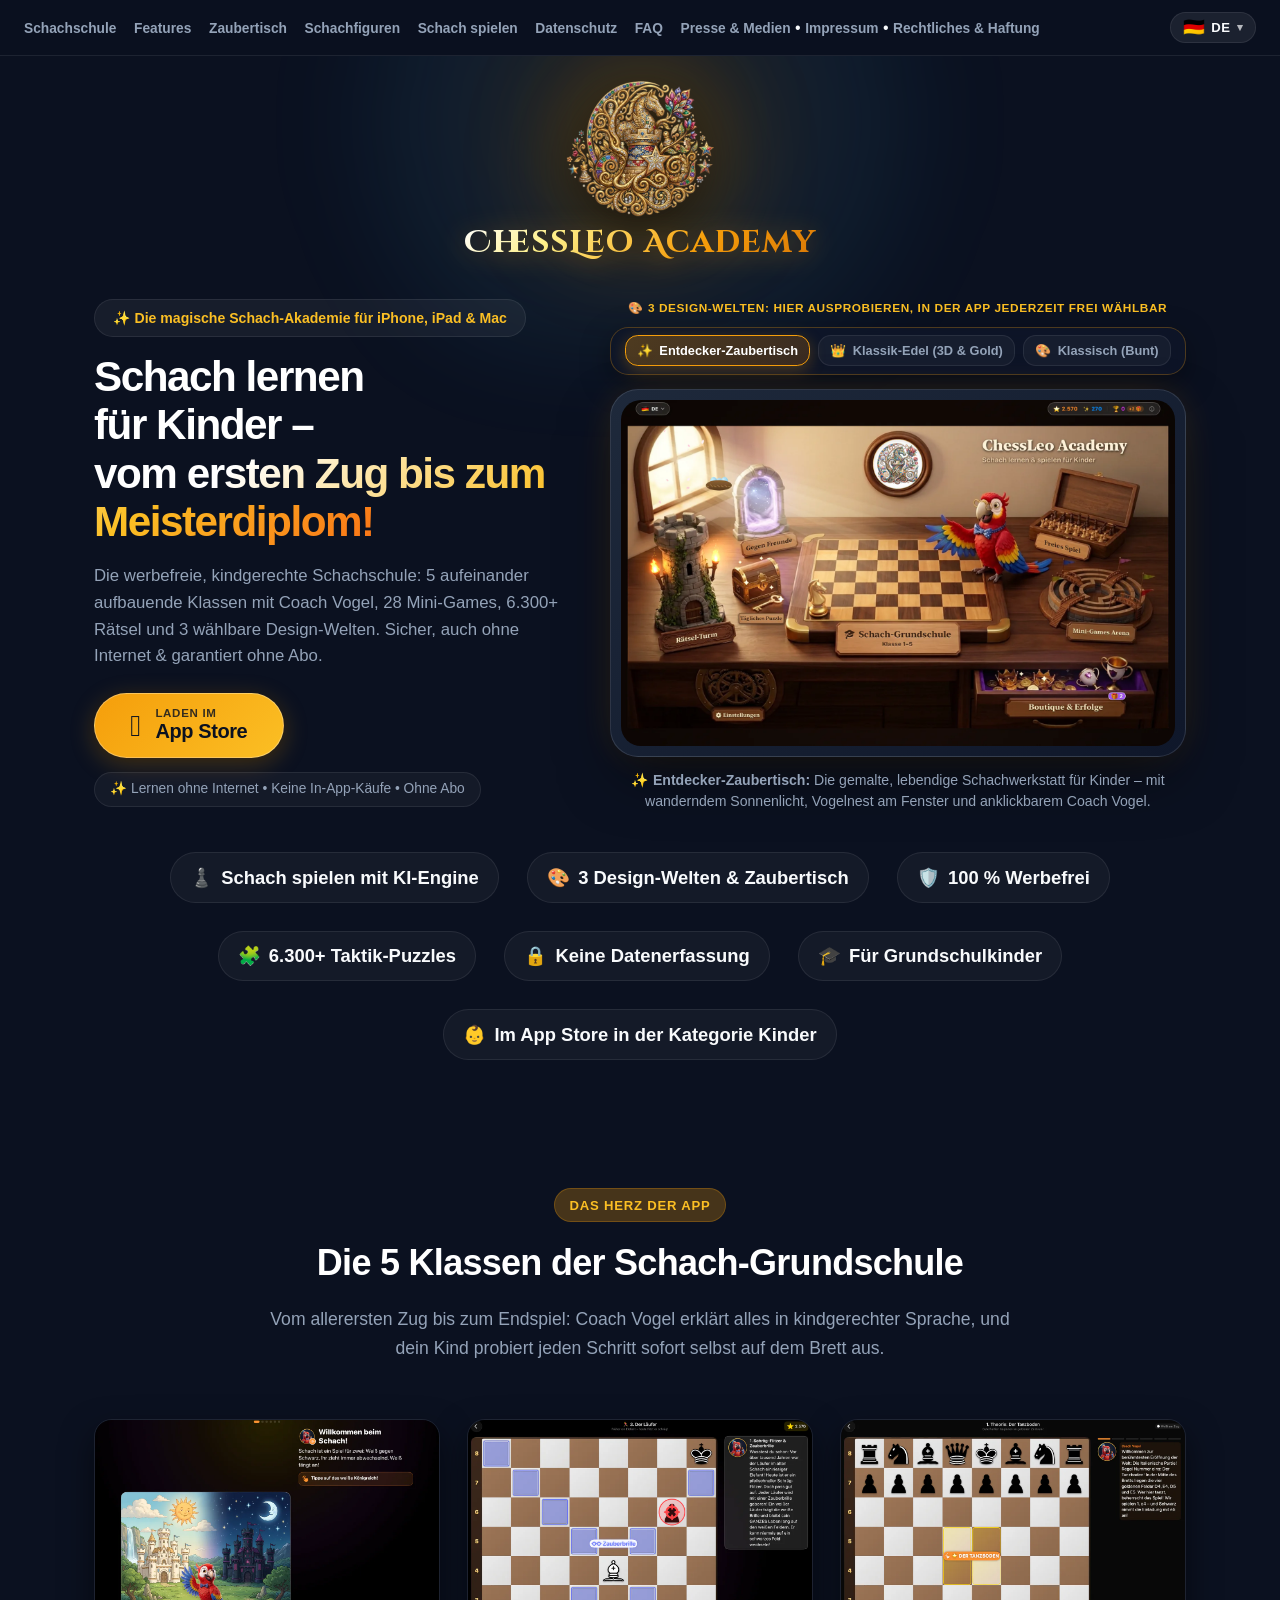
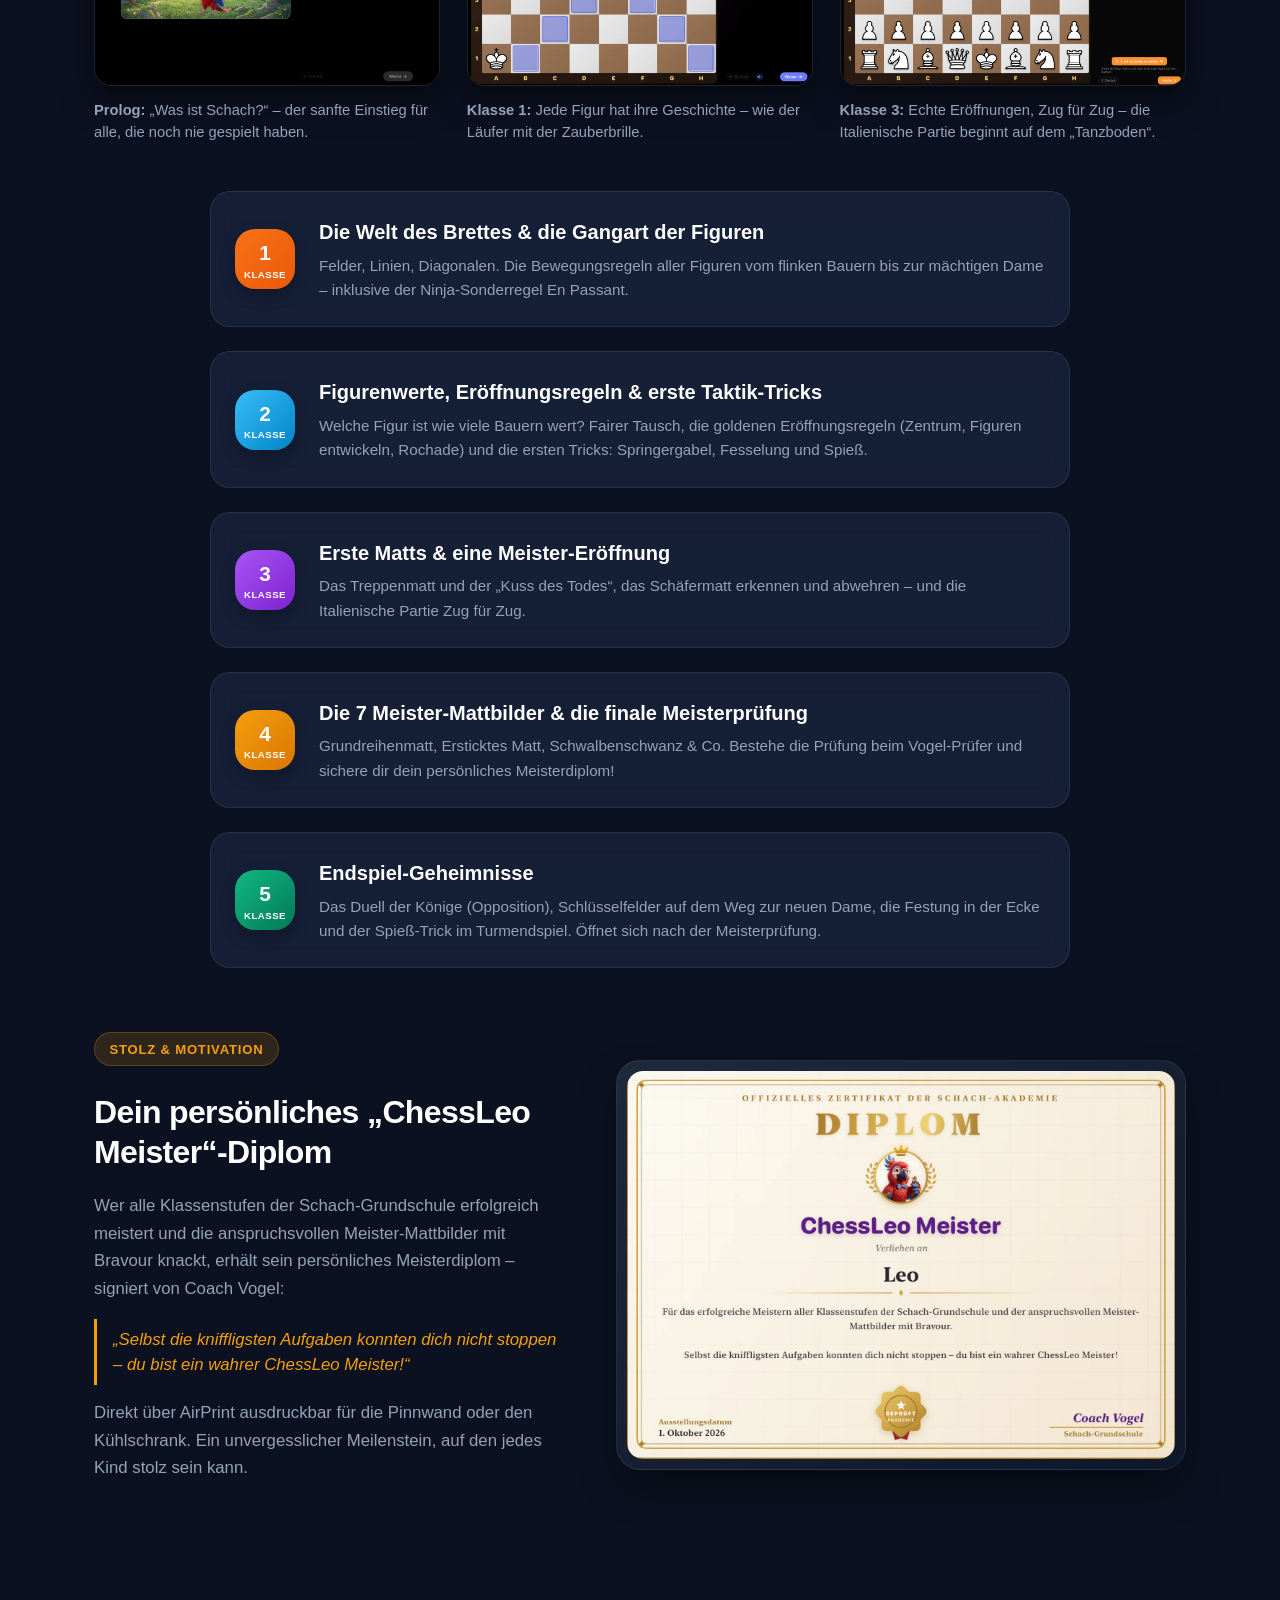
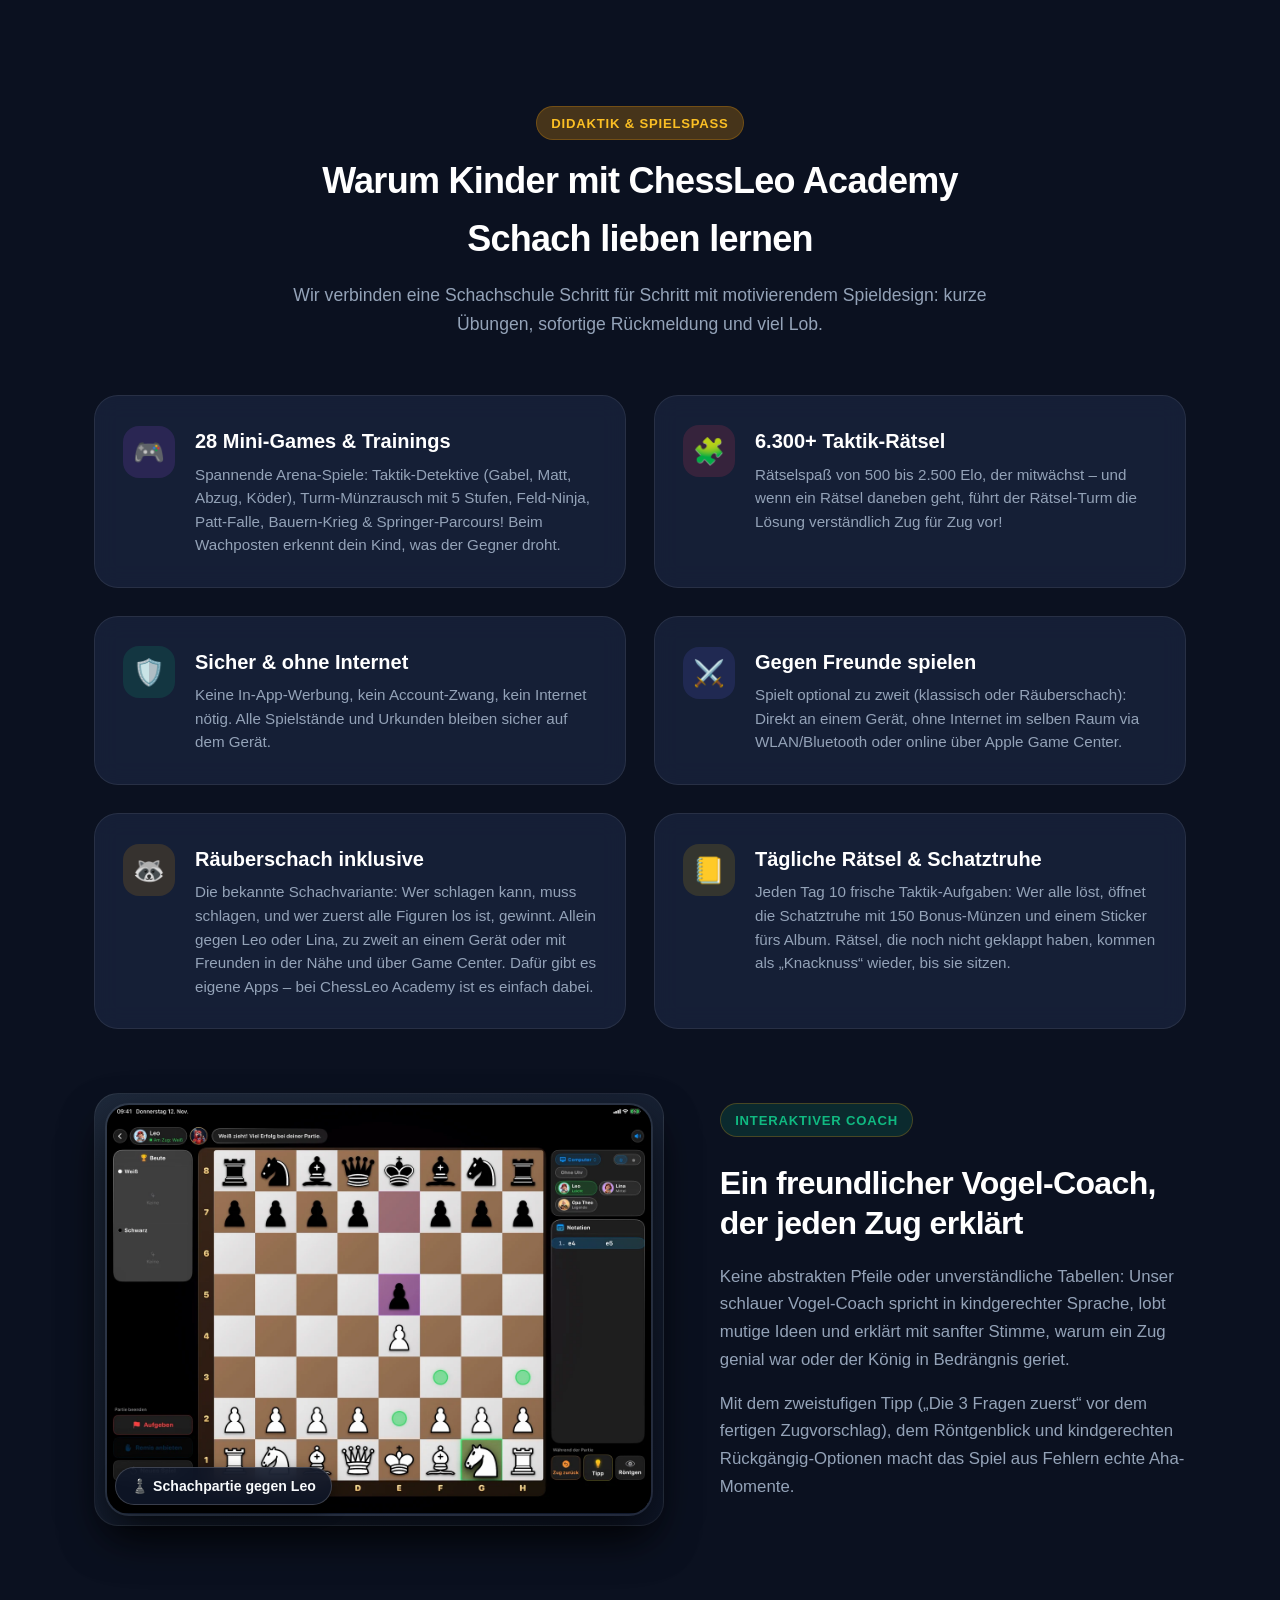
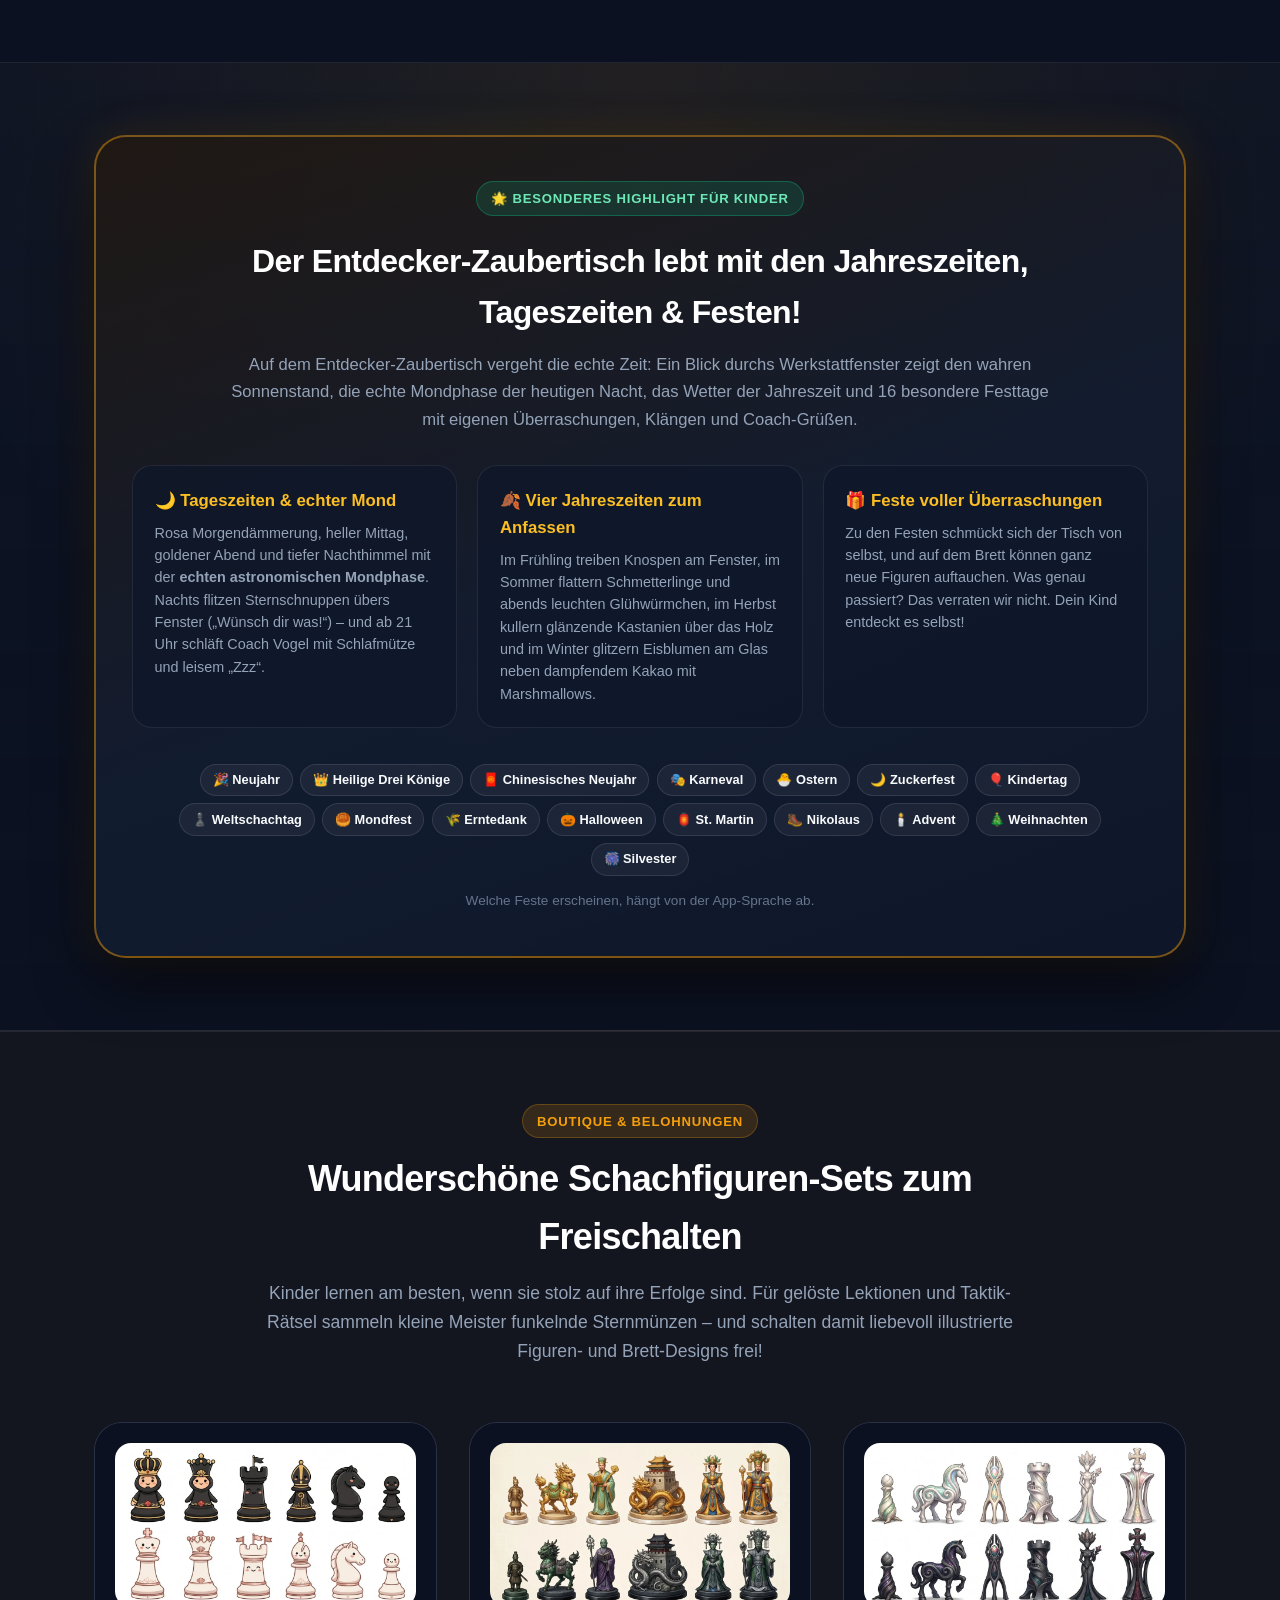
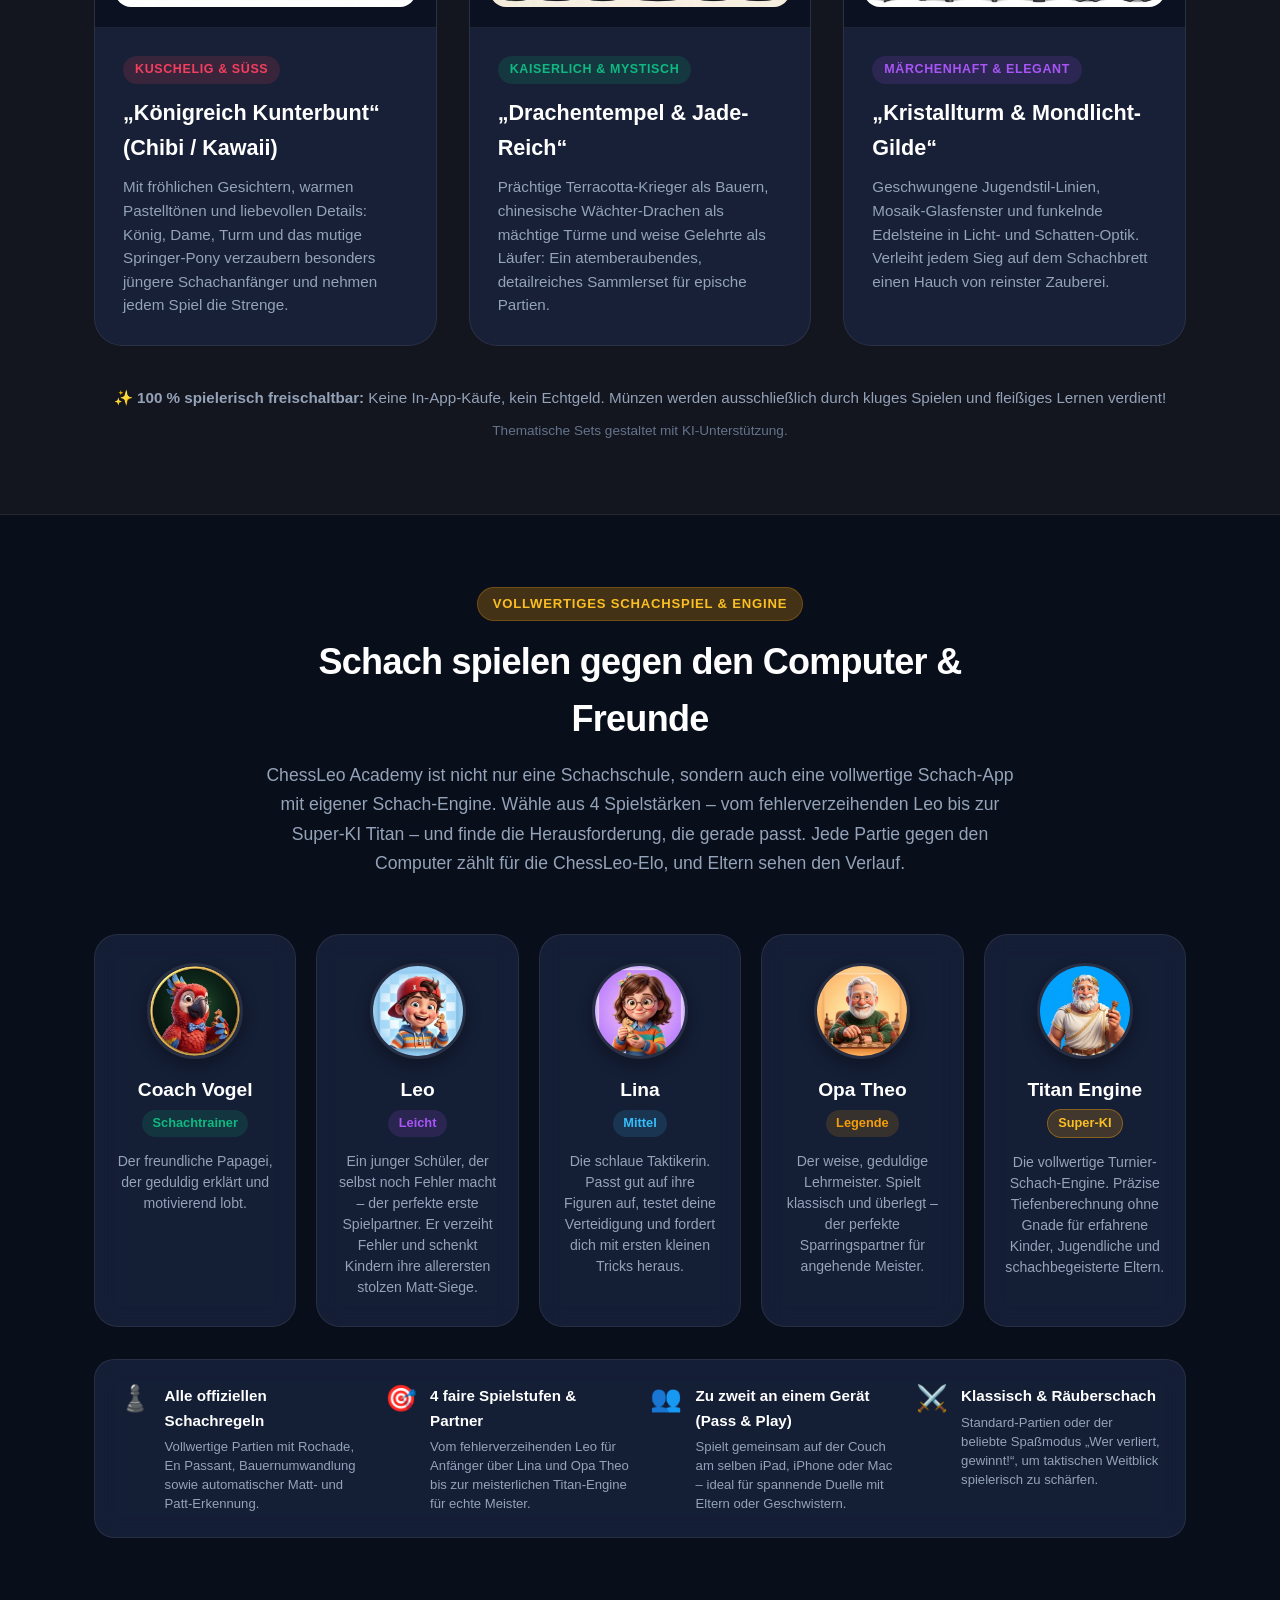
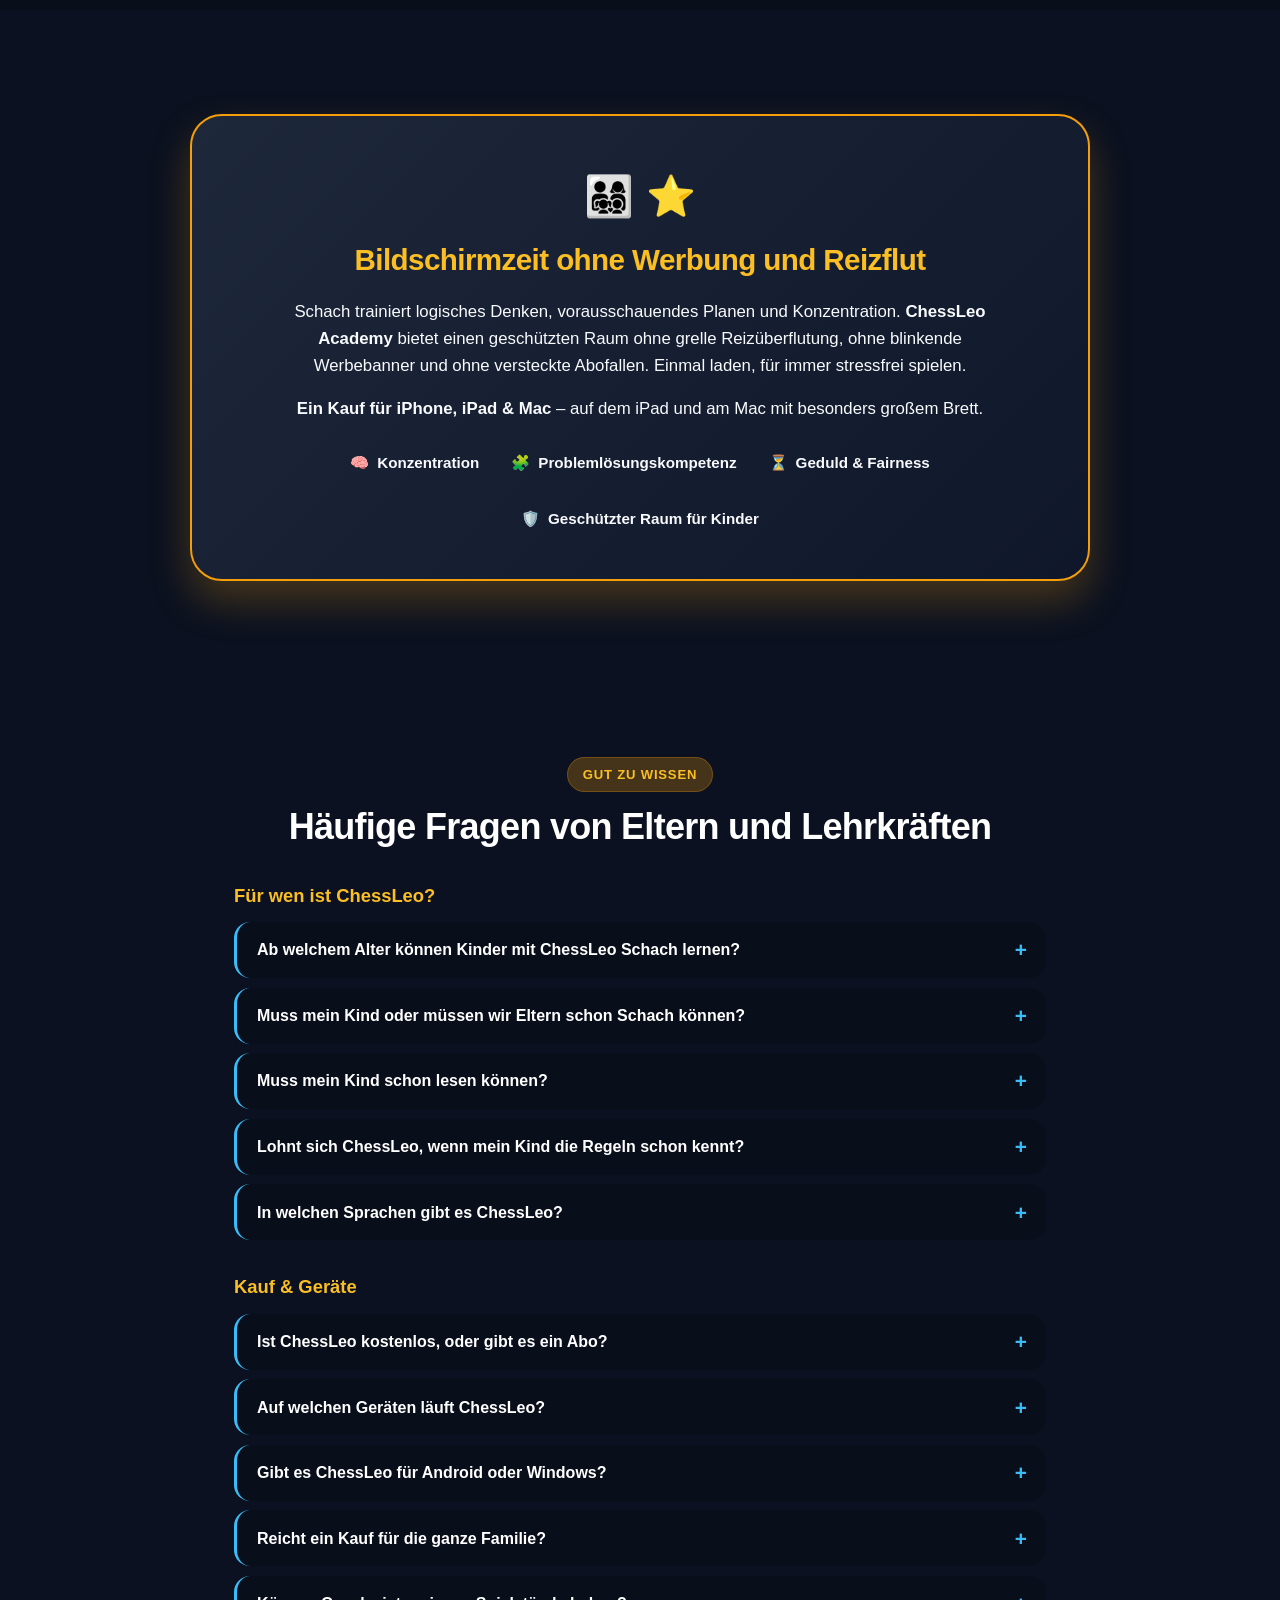
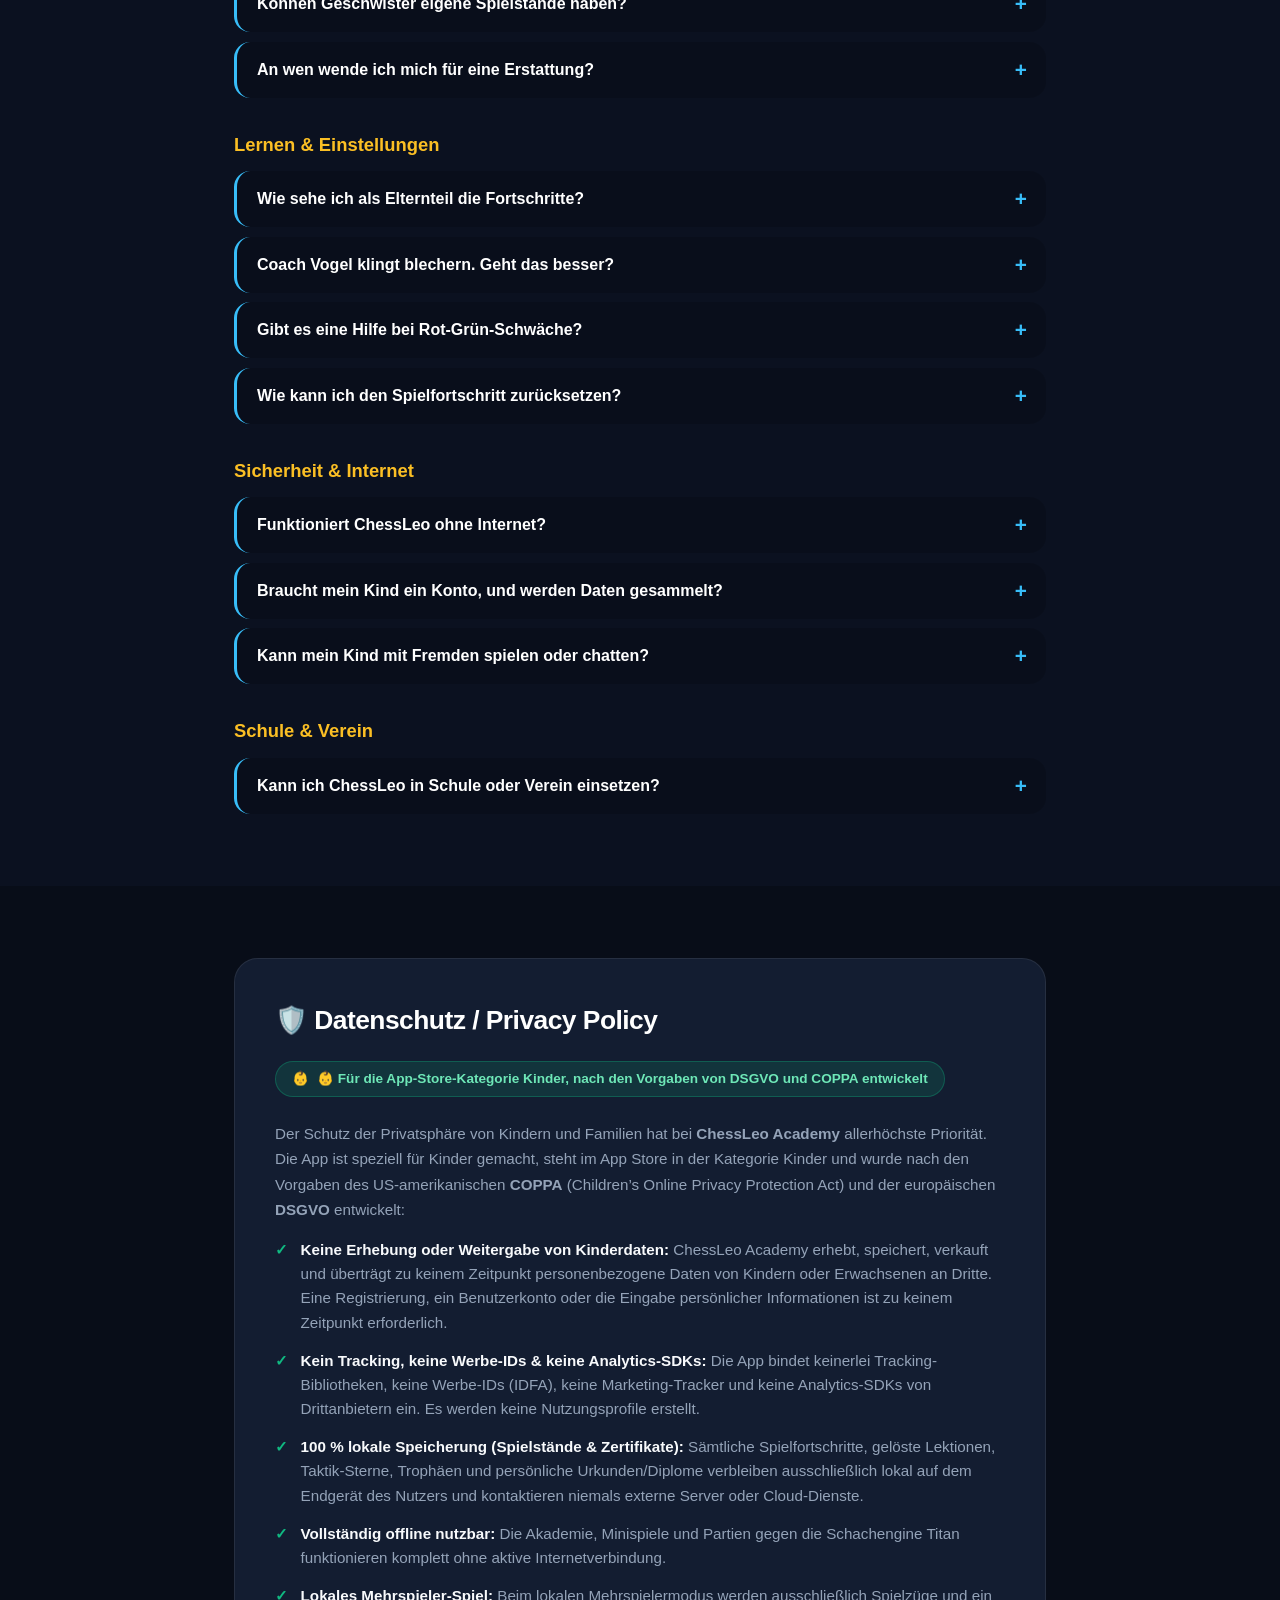
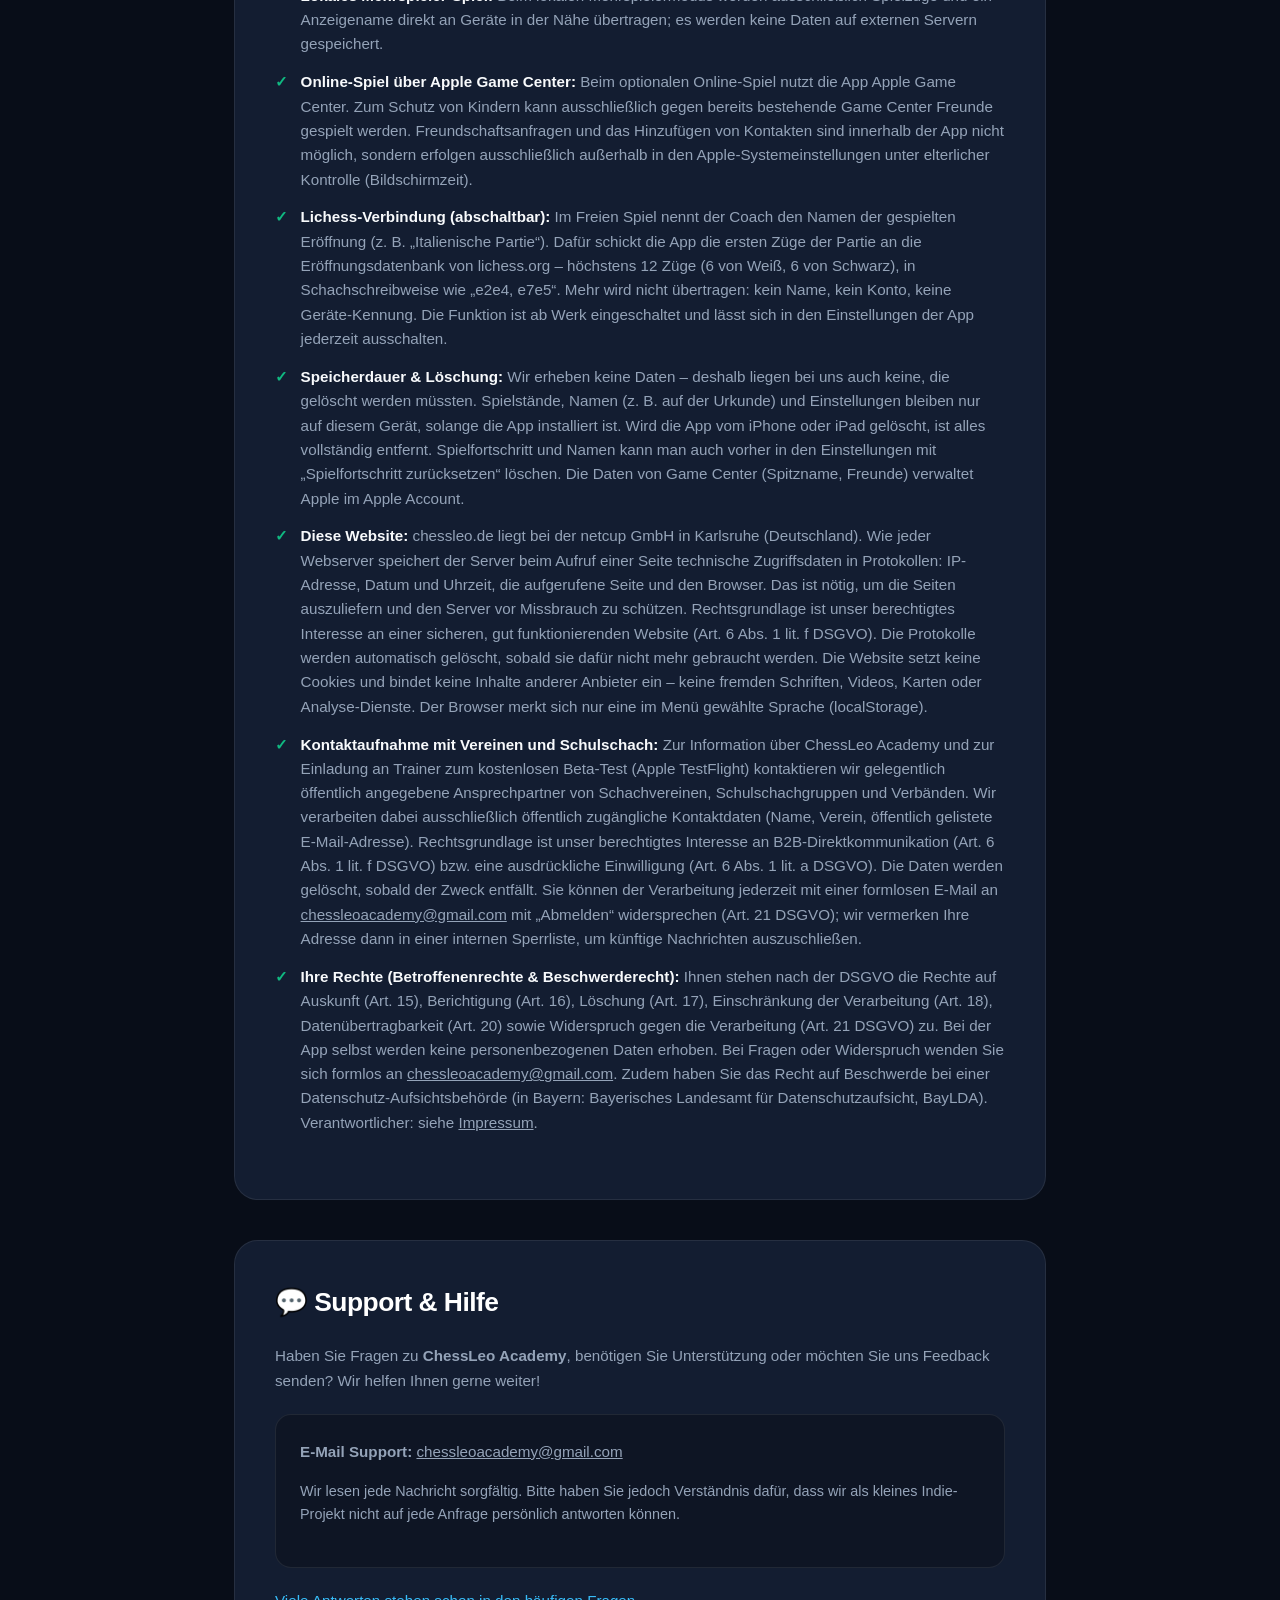
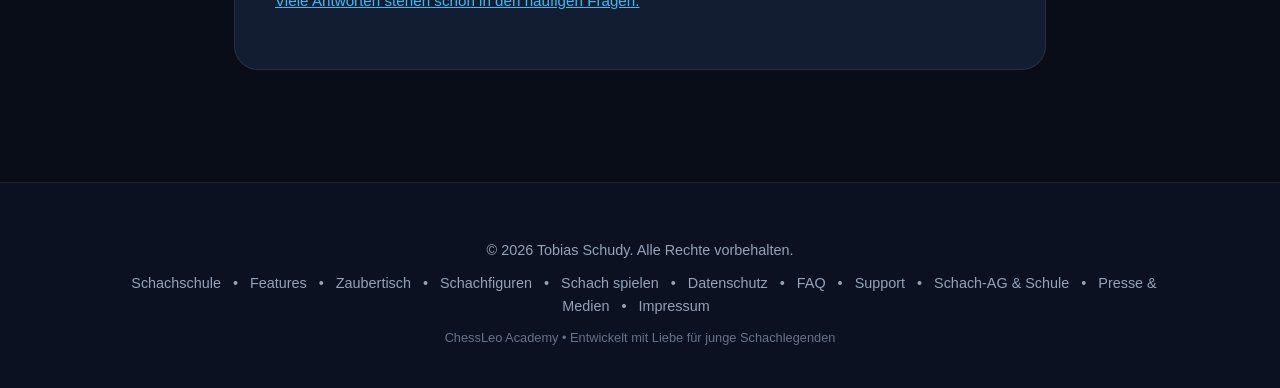
==== index.html @ 2529d510 "Keep the AI transparency notice on the imprint page only Remove the card, its footer link and its un" ====
<!DOCTYPE html>
<html lang="de" data-page-lang="de" translate="no" class="notranslate">
<head>
  <meta charset="UTF-8">
  <!-- One address for the site: www.chessleo.de goes to chessleo.de -->
  <script>
    if (location.hostname === 'www.chessleo.de') {
      location.replace('https://chessleo.de' + location.pathname + location.search + location.hash);
    }
  </script>
  <meta name="viewport" content="width=device-width, initial-scale=1.0">
  <title>Schach lernen für Kinder – ChessLeo, App ohne Werbung</title>
  <meta name="robots" content="index, follow">
  <meta name="google" content="notranslate">
  <meta name="description" content="Schach lernen ab der Grundschule: 5 Klassen mit Coach Vogel, der vorliest, 28 Minispiele und 6.300+ Rätsel. Ohne Werbung und Abo, für iPhone, iPad &amp; Mac.">

  <!-- Apple Smart App Banner (Safari auf iOS/iPadOS) -->
  <meta name="apple-itunes-app" content="app-id=6814943166, affiliate-data=ct=chessleo&amp;pt=129481811">

  <!-- Open Graph / Facebook / WhatsApp / iMessage -->
  <meta property="og:type" content="website">
  <meta property="og:site_name" content="ChessLeo Academy">
  <link rel="canonical" href="https://chessleo.de/">
  <!-- SEO-LANG:BEGIN (generated by tools/build_languages.py, do not edit by hand) -->
  <link rel="alternate" hreflang="de" href="https://chessleo.de/">
  <link rel="alternate" hreflang="en" href="https://chessleo.de/en/">
  <link rel="alternate" hreflang="es" href="https://chessleo.de/es/">
  <link rel="alternate" hreflang="fr" href="https://chessleo.de/fr/">
  <link rel="alternate" hreflang="tr" href="https://chessleo.de/tr/">
  <link rel="alternate" hreflang="zh-Hans" href="https://chessleo.de/zh/">
  <link rel="alternate" hreflang="zh-Hant" href="https://chessleo.de/zh-hant/">
  <link rel="alternate" hreflang="x-default" href="https://chessleo.de/en/">
  <meta property="og:locale" content="de_DE">
  <meta property="og:locale:alternate" content="en_US">
  <meta property="og:locale:alternate" content="es_ES">
  <meta property="og:locale:alternate" content="fr_FR">
  <meta property="og:locale:alternate" content="tr_TR">
  <meta property="og:locale:alternate" content="zh_CN">
  <meta property="og:locale:alternate" content="zh_TW">
  <script type="application/ld+json">
  {
    "@context": "https://schema.org",
    "@type": "SoftwareApplication",
    "name": "ChessLeo Academy",
    "url": "https://chessleo.de/",
    "inLanguage": "de",
    "description": "Schach lernen ab der Grundschule: 5 Klassen mit Coach Vogel, der vorliest, 28 Minispiele und 6.300+ Rätsel. Ohne Werbung und Abo, für iPhone, iPad & Mac.",
    "applicationCategory": "EducationalApplication",
    "operatingSystem": "iOS, iPadOS, macOS",
    "image": "https://chessleo.de/assets/og-logo.jpg",
    "installUrl": "https://apps.apple.com/app/id6814943166",
    "author": {
      "@type": "Person",
      "name": "Tobias Schudy"
    },
    "offers": [
      {
        "@type": "Offer",
        "price": "4.99",
        "priceCurrency": "EUR"
      },
      {
        "@type": "Offer",
        "price": "3.99",
        "priceCurrency": "USD"
      }
    ]
  }
  </script>
  <!-- SEO-LANG:END -->
  <meta property="og:url" content="https://chessleo.de/">
  <meta property="og:title" content="Schach lernen für Kinder – ChessLeo, App ohne Werbung">
  <meta property="og:description" content="Schach lernen ab der Grundschule: 5 Klassen mit Coach Vogel, der vorliest, 28 Minispiele und 6.300+ Rätsel. Ohne Werbung und Abo, für iPhone, iPad &amp; Mac.">
  <meta property="og:image" content="https://chessleo.de/assets/og-logo.jpg?v=20261101">
  <meta property="og:image:type" content="image/jpeg">
  <meta property="og:image:width" content="1200">
  <meta property="og:image:height" content="630">
  <meta property="og:image:alt" content="ChessLeo Academy Logo">

  <!-- Twitter Card -->
  <meta name="twitter:card" content="summary_large_image">
  <meta name="twitter:title" content="Schach lernen für Kinder – ChessLeo, App ohne Werbung">
  <meta name="twitter:description" content="Schach lernen ab der Grundschule: 5 Klassen mit Coach Vogel, der vorliest, 28 Minispiele und 6.300+ Rätsel. Ohne Werbung und Abo, für iPhone, iPad &amp; Mac.">
  <meta name="twitter:image" content="https://chessleo.de/assets/og-logo.jpg?v=20261101">

  <!-- Favicon / Apple Touch Icon -->
  <link rel="icon" type="image/jpeg" href="/assets/logo-modern.jpg?v=1.5.0">
  <link rel="apple-touch-icon" href="/assets/logo-modern.jpg?v=1.5.0">

  <!-- Fonts, served from this site (no Google Fonts) -->
  <link href="/assets/fonts/fonts.css?v=20261107" rel="stylesheet">

  <style>
    :root {
      --bg: #0b1120;
      --bg-surface: #131d31;
      --card-bg: rgba(26, 38, 64, 0.7);
      --card-border: rgba(255, 255, 255, 0.08);
      --card-border-hover: rgba(245, 158, 11, 0.4);
      --text: #f8fafc;
      --text-muted: #94a3b8;
      --text-subtle: #64748b;
      --gold: #f59e0b;
      --gold-light: #fbbf24;
      --gold-glow: rgba(245, 158, 11, 0.25);
      --emerald: #10b981;
      --emerald-bg: rgba(16, 185, 129, 0.15);
      --accent: #38bdf8;
      --purple: #a855f7;
      --rose: #f43f5e;
      --nav-bg: rgba(11, 17, 32, 0.85);
    }

    * {
      box-sizing: border-box;
      margin: 0;
      padding: 0;
    }

    html {
      scroll-behavior: smooth;
    }

    body {
      font-family: -apple-system, BlinkMacSystemFont, "SF Pro Display", "SF Pro Text", "Segoe UI", Roboto, Helvetica, Arial, sans-serif;
      background-color: var(--bg);
      color: var(--text);
      line-height: 1.6;
      -webkit-font-smoothing: antialiased;
      overflow-x: hidden;
    }

    /* --- CONTAINER & UTILS --- */
    .container {
      max-width: 1140px;
      margin: 0 auto;
      padding: 0 1.5rem;
    }

    .section-header {
      text-align: center;
      max-width: 760px;
      margin: 0 auto 3.5rem;
    }

    .section-tag {
      display: inline-block;
      padding: 0.35rem 0.9rem;
      border-radius: 9999px;
      background: var(--gold-glow);
      color: var(--gold-light);
      font-size: 0.82rem;
      font-weight: 700;
      text-transform: uppercase;
      letter-spacing: 0.06em;
      margin-bottom: 0.75rem;
      border: 1px solid rgba(245, 158, 11, 0.25);
    }

    .section-title {
      font-size: 2.25rem;
      font-weight: 800;
      letter-spacing: -0.02em;
      margin-bottom: 0.85rem;
      color: #ffffff;
    }

    .section-desc {
      font-size: 1.1rem;
      color: var(--text-muted);
      line-height: 1.65;
    }

    /* --- STICKY NAV --- */
    .sticky-nav {
      position: sticky;
      top: 0;
      z-index: 100;
      background: var(--nav-bg);
      backdrop-filter: blur(16px);
      -webkit-backdrop-filter: blur(16px);
      border-bottom: 1px solid var(--card-border);
      transition: all 0.3s ease;
    }

    .nav-container {
      max-width: 1280px;
      margin: 0 auto;
      padding: 0.75rem 1.5rem;
      display: flex;
      align-items: center;
      justify-content: space-between;
      gap: 1rem;
    }

    .nav-links {
      display: flex;
      align-items: center;
      gap: 1.1rem;
      list-style: none;
      white-space: nowrap;
    }

    .nav-links a {
      text-decoration: none;
      color: var(--text-muted);
      font-size: 0.86rem;
      font-weight: 600;
      transition: color 0.2s ease;
      white-space: nowrap;
    }

    .nav-links a:hover {
      color: var(--gold);
    }

    .nav-actions {
      display: flex;
      align-items: center;
      gap: 0.75rem;
      flex-shrink: 0;
      margin-left: auto;
    }

    /* --- LANGUAGE DROPDOWN --- */
    .lang-dropdown {
      position: relative;
      display: inline-block;
    }

    .lang-dropdown-btn {
      display: inline-flex;
      align-items: center;
      gap: 0.4rem;
      background: rgba(255, 255, 255, 0.07);
      border: 1px solid var(--card-border);
      color: var(--text);
      padding: 0.35rem 0.75rem;
      border-radius: 9999px;
      font-size: 0.85rem;
      font-weight: 700;
      cursor: pointer;
      transition: all 0.2s ease;
      font-family: inherit;
    }

    .lang-dropdown-btn:hover,
    .lang-dropdown.open .lang-dropdown-btn {
      background: rgba(245, 158, 11, 0.15);
      border-color: rgba(245, 158, 11, 0.4);
      color: var(--gold-light);
      box-shadow: 0 2px 10px var(--gold-glow);
    }

    .lang-current-flag {
      font-size: 1.1rem;
      line-height: 1;
    }

    .lang-current-code {
      font-size: 0.82rem;
      letter-spacing: 0.04em;
    }

    .dropdown-chevron {
      font-size: 0.68rem;
      opacity: 0.7;
      transition: transform 0.2s ease;
    }

    .lang-dropdown.open .dropdown-chevron {
      transform: rotate(180deg);
    }

    .lang-dropdown-menu {
      position: absolute;
      top: calc(100% + 0.5rem);
      right: 0;
      min-width: 155px;
      background: rgba(19, 29, 49, 0.96);
      backdrop-filter: blur(20px);
      -webkit-backdrop-filter: blur(20px);
      border: 1px solid rgba(255, 255, 255, 0.12);
      border-radius: 1rem;
      padding: 0.4rem;
      box-shadow: 0 16px 36px rgba(0, 0, 0, 0.6), 0 0 20px rgba(245, 158, 11, 0.1);
      display: none;
      flex-direction: column;
      gap: 0.2rem;
      z-index: 250;
    }

    .lang-dropdown.open .lang-dropdown-menu {
      display: flex;
      animation: dropdownFadeIn 0.18s cubic-bezier(0.16, 1, 0.3, 1);
    }

    @keyframes dropdownFadeIn {
      from { opacity: 0; transform: translateY(-6px) scale(0.96); }
      to { opacity: 1; transform: translateY(0) scale(1); }
    }

    .lang-dropdown-item {
      display: flex;
      align-items: center;
      gap: 0.65rem;
      padding: 0.5rem 0.75rem;
      background: transparent;
      border: none;
      border-radius: 0.65rem;
      color: var(--text-muted);
      font-size: 0.88rem;
      font-weight: 500;
      cursor: pointer;
      width: 100%;
      text-align: left;
      text-decoration: none;
      transition: all 0.15s ease;
      font-family: inherit;
    }

    .lang-dropdown-item:hover {
      background: rgba(255, 255, 255, 0.08);
      color: #ffffff;
      transform: translateX(2px);
    }

    .lang-dropdown-item.active {
      background: rgba(245, 158, 11, 0.2);
      color: var(--gold-light);
      font-weight: 700;
      border: 1px solid rgba(245, 158, 11, 0.3);
    }

    .lang-flag {
      font-size: 1.15rem;
      line-height: 1;
    }

    .lang-name {
      flex: 1;
    }

    /* --- HERO DOWNLOAD CTA --- */
    .hero-cta-wrap {
      display: flex;
      flex-direction: column;
      align-items: flex-start;
      gap: 0.85rem;
      position: relative;
      z-index: 2;
    }

    .btn-hero-appstore {
      display: inline-flex;
      align-items: center;
      gap: 0.9rem;
      background: linear-gradient(135deg, var(--gold), var(--gold-light));
      color: #0b1120;
      padding: 0.85rem 2.2rem;
      border-radius: 9999px;
      text-decoration: none;
      box-shadow: 0 6px 25px var(--gold-glow), 0 2px 10px rgba(0, 0, 0, 0.4);
      transition: all 0.25s cubic-bezier(0.16, 1, 0.3, 1);
      border: 1px solid rgba(255, 255, 255, 0.3);
    }

    .btn-hero-appstore:hover {
      transform: translateY(-3px) scale(1.02);
      box-shadow: 0 10px 32px rgba(245, 158, 11, 0.5), 0 4px 14px rgba(0, 0, 0, 0.5);
      color: #000000;
    }

    .btn-hero-apple {
      font-size: 1.85rem;
      line-height: 1;
      display: flex;
      align-items: center;
    }

    .btn-hero-text {
      display: flex;
      flex-direction: column;
      align-items: flex-start;
      text-align: left;
      line-height: 1.15;
    }

    .btn-hero-sub {
      font-size: 0.72rem;
      font-weight: 700;
      text-transform: uppercase;
      letter-spacing: 0.06em;
      opacity: 0.82;
    }

    .btn-hero-main {
      font-size: 1.25rem;
      font-weight: 900;
      letter-spacing: -0.02em;
    }

    .hero-cta-hint {
      font-size: 0.86rem;
      color: var(--text-muted);
      display: inline-flex;
      align-items: center;
      gap: 0.5rem;
      background: rgba(255, 255, 255, 0.04);
      border: 1px solid var(--card-border);
      padding: 0.35rem 0.95rem;
      border-radius: 9999px;
    }

    /* --- BLACK WEEK 2026: card above the App Store button, shown only by the script next to it.
       Remove card, script, these styles and the promo_* i18n keys after 1 December 2026. --- */
    .promo-card {
      display: flex;
      flex-direction: column;
      width: 100%;
      max-width: 480px;
      border-radius: 1rem;
      overflow: hidden;
      background: linear-gradient(100deg, rgba(245, 158, 11, 0.18), rgba(251, 191, 36, 0.06) 55%, rgba(245, 158, 11, 0.16));
      border: 1px solid rgba(251, 191, 36, 0.45);
      box-shadow: 0 6px 22px rgba(245, 158, 11, 0.12);
      color: var(--text);
      text-decoration: none;
      text-align: left;
      transition: transform 0.2s ease, border-color 0.2s ease, box-shadow 0.2s ease;
    }

    .promo-card[hidden] {
      display: none;
    }

    .promo-card:hover {
      transform: translateY(-2px);
      border-color: var(--gold-light);
      box-shadow: 0 10px 28px rgba(245, 158, 11, 0.22);
    }

    .promo-pic {
      display: block;
      width: 100%;
      height: auto;
      border-bottom: 1px solid rgba(251, 191, 36, 0.35);
    }

    .promo-row {
      display: flex;
      align-items: center;
      gap: 0.85rem;
      padding: 0.65rem 1rem;
    }

    .promo-body {
      display: flex;
      flex-direction: column;
      gap: 0.15rem;
      min-width: 0;
    }

    .promo-title {
      font-size: 1.02rem;
      font-weight: 800;
      line-height: 1.25;
    }

    .promo-title b {
      color: var(--gold-light);
    }

    .promo-title s {
      color: var(--text-muted);
      font-weight: 600;
    }

    .promo-sub {
      font-size: 0.8rem;
      color: var(--text-muted);
      line-height: 1.35;
    }

    .promo-go {
      flex: none;
      margin-left: auto;
      color: var(--gold-light);
      font-size: 1.25rem;
      font-weight: 800;
    }

    /* --- MENU BUTTON (narrow windows only, see RESPONSIVE) --- */
    .nav-menu-btn {
      display: none;
      align-items: center;
      gap: 0.55rem;
      background: rgba(255, 255, 255, 0.07);
      border: 1px solid var(--card-border);
      color: var(--text);
      padding: 0.35rem 0.85rem 0.35rem 0.75rem;
      border-radius: 9999px;
      font-size: 0.85rem;
      font-weight: 700;
      font-family: inherit;
      cursor: pointer;
      white-space: nowrap;
      flex-shrink: 0;
      transition: all 0.2s ease;
    }

    .nav-menu-btn:hover,
    .sticky-nav.menu-open .nav-menu-btn {
      background: rgba(245, 158, 11, 0.15);
      border-color: rgba(245, 158, 11, 0.4);
      color: var(--gold-light);
      box-shadow: 0 2px 10px var(--gold-glow);
    }

    .nav-menu-icon {
      position: relative;
      width: 16px;
      height: 12px;
      flex-shrink: 0;
    }

    .nav-menu-icon span {
      position: absolute;
      left: 0;
      width: 100%;
      height: 2px;
      border-radius: 2px;
      background: currentColor;
      transition: transform 0.2s ease, opacity 0.2s ease;
    }

    .nav-menu-icon span:nth-child(1) { top: 0; }
    .nav-menu-icon span:nth-child(2) { top: 5px; }
    .nav-menu-icon span:nth-child(3) { top: 10px; }

    .sticky-nav.menu-open .nav-menu-icon span:nth-child(1) { transform: translateY(5px) rotate(45deg); }
    .sticky-nav.menu-open .nav-menu-icon span:nth-child(2) { opacity: 0; }
    .sticky-nav.menu-open .nav-menu-icon span:nth-child(3) { transform: translateY(-5px) rotate(-45deg); }

    /* --- HERO SECTION --- */
    .hero {
      position: relative;
      padding: 1.5rem 0 2rem;
      text-align: center;
      overflow: hidden;
    }

    /* Text links, App-Bild rechts: So steht das Bild schon auf dem ersten Bildschirm. */
    .hero-layout {
      display: grid;
      grid-template-columns: minmax(0, 0.9fr) minmax(0, 1.1fr);
      gap: 2.75rem;
      align-items: center;
      text-align: left;
      margin-bottom: 2.5rem;
    }

    .hero::before {
      content: "";
      position: absolute;
      top: -15%;
      left: 50%;
      transform: translateX(-50%);
      width: 750px;
      height: 450px;
      background: radial-gradient(circle, rgba(245, 158, 11, 0.12) 0%, rgba(56, 189, 248, 0.08) 50%, transparent 70%);
      filter: blur(50px);
      z-index: -1;
      pointer-events: none;
    }

    .hero-badge {
      display: inline-flex;
      align-items: center;
      gap: 0.5rem;
      background: rgba(255, 255, 255, 0.05);
      border: 1px solid var(--card-border);
      padding: 0.4rem 1.1rem;
      border-radius: 9999px;
      font-size: 0.88rem;
      font-weight: 600;
      color: var(--gold-light);
      margin-bottom: 1rem;
    }

    .hero-logo-box {
      display: flex;
      flex-direction: column;
      align-items: center;
      gap: 0.45rem;
      margin-bottom: 2rem;
      position: relative;
    }

    .hero-logo-img {
      width: 148px;
      height: auto;
      filter: drop-shadow(0 14px 28px rgba(0, 0, 0, 0.75)) drop-shadow(0 0 50px rgba(245, 158, 11, 0.4));
      transition: transform 0.4s cubic-bezier(0.16, 1, 0.3, 1), filter 0.4s ease;
    }

    .hero-logo-img:hover {
      transform: translateY(-4px) scale(1.03);
      filter: drop-shadow(0 22px 38px rgba(0, 0, 0, 0.85)) drop-shadow(0 0 70px rgba(245, 158, 11, 0.6));
    }

    .hero-logo-title {
      font-family: 'Cinzel Decorative', 'Cinzel', -apple-system, BlinkMacSystemFont, "SF Pro Rounded", "Segoe UI", serif;
      font-size: clamp(1.45rem, 2.5vw, 1.95rem);
      font-weight: 700;
      letter-spacing: 0.035em;
      background: linear-gradient(135deg, #ffffff 0%, #fef08a 25%, #f59e0b 65%, #d97706 100%);
      -webkit-background-clip: text;
      -webkit-text-fill-color: transparent;
      filter: drop-shadow(0 3px 14px rgba(245, 158, 11, 0.45));
      line-height: 1.2;
      white-space: nowrap;
    }

    .hero-bird {
      font-size: 3rem;
      display: inline-block;
      margin-bottom: 0.5rem;
      animation: floatBird 3.5s ease-in-out infinite;
    }

    @keyframes floatBird {
      0%, 100% { transform: translateY(0px) rotate(0deg); }
      50% { transform: translateY(-7px) rotate(3deg); }
    }

    .hero-title {
      font-size: clamp(2.1rem, 3.3vw, 2.7rem);
      font-weight: 900;
      letter-spacing: -0.035em;
      line-height: 1.15;
      margin-bottom: 1rem;
      color: #ffffff;
    }

    .hero-title .gradient-text {
      background: linear-gradient(135deg, #ffffff 20%, var(--gold-light) 65%, #f97316 100%);
      -webkit-background-clip: text;
      -webkit-text-fill-color: transparent;
    }

    .hero-subline {
      font-size: 1.05rem;
      color: var(--text-muted);
      margin: 0 0 1.4rem;
      line-height: 1.6;
    }

    /* --- MOCKUP DISPLAY --- */
    .mockup-wrapper {
      position: relative;
      margin-top: 0.9rem;
    }

    .mockup-frame {
      background: linear-gradient(145deg, #1e293b, #0f172a);
      border-radius: 1.75rem;
      padding: 0.65rem;
      box-shadow: 0 25px 60px -12px rgba(0, 0, 0, 0.6), 0 0 40px -10px var(--gold-glow);
      border: 1px solid rgba(255, 255, 255, 0.12);
    }

    .mockup-frame img {
      width: 100%;
      height: auto;
      border-radius: 1.25rem;
      display: block;
    }

    /* --- TRUST BADGES BAR --- */
    .trust-bar {
      display: flex;
      flex-wrap: wrap;
      justify-content: center;
      gap: 1.75rem;
      margin-bottom: 1.5rem;
    }

    .trust-badge {
      display: flex;
      align-items: center;
      gap: 0.5rem;
      background: rgba(255, 255, 255, 0.04);
      border: 1px solid var(--card-border);
      padding: 0.6rem 1.2rem;
      border-radius: 9999px;
      font-size: 0.9rem;
      font-weight: 600;
      color: var(--text);
    }

    .trust-badge span {
      font-size: 1.15rem;
    }

    /* --- FEATURE CARDS --- */
    section {
      padding: 4.5rem 0;
      position: relative;
    }

    .feature-grid {
      display: grid;
      grid-template-columns: repeat(auto-fit, minmax(260px, 1fr));
      gap: 1.75rem;
      margin-bottom: 3.5rem;
    }

    .feature-card {
      background: var(--card-bg);
      border: 1px solid var(--card-border);
      border-radius: 1.5rem;
      padding: 1.85rem 1.75rem;
      transition: all 0.3s cubic-bezier(0.16, 1, 0.3, 1);
      backdrop-filter: blur(12px);
      display: flex;
      align-items: flex-start;
      gap: 1.25rem;
    }

    .feature-card:hover {
      transform: translateY(-5px);
      border-color: var(--card-border-hover);
      box-shadow: 0 15px 30px -10px var(--gold-glow);
    }

    .card-icon-wrap {
      width: 52px;
      height: 52px;
      border-radius: 1rem;
      display: flex;
      align-items: center;
      justify-content: center;
      font-size: 1.6rem;
      flex-shrink: 0;
      margin-bottom: 0;
    }

    .feature-card-body {
      flex: 1;
      min-width: 0;
    }

    .feature-card h3 {
      font-size: 1.25rem;
      font-weight: 800;
      margin-top: 0.15rem;
      margin-bottom: 0.55rem;
      color: #ffffff;
      line-height: 1.3;
    }

    .feature-card p {
      color: var(--text-muted);
      font-size: 0.95rem;
      line-height: 1.55;
      margin: 0;
    }

    /* --- SPLIT SHOWCASE SECTIONS --- */
    .showcase-split {
      display: grid;
      grid-template-columns: 1.1fr 0.9fr;
      gap: 3.5rem;
      align-items: center;
      margin: 4rem 0;
    }

    .showcase-img-wrap {
      background: linear-gradient(145deg, #1e293b, #0f172a);
      border-radius: 1.5rem;
      padding: 0.6rem;
      box-shadow: 0 20px 40px -10px rgba(0,0,0,0.5);
      border: 1px solid var(--card-border);
    }

    .showcase-img-wrap img {
      width: 100%;
      height: auto;
      border-radius: 1rem;
      display: block;
    }

    .showcase-content h3 {
      font-size: 2rem;
      font-weight: 800;
      letter-spacing: -0.02em;
      margin: 0.85rem 0 1.25rem;
      color: #ffffff;
      line-height: 1.25;
    }

    .showcase-content p {
      color: var(--text-muted);
      font-size: 1.05rem;
      line-height: 1.65;
      margin-bottom: 1rem;
    }

    /* --- PIECE SETS SHOWCASE --- */
    .pieces-grid {
      display: grid;
      grid-template-columns: repeat(auto-fit, minmax(min(100%, 320px), 1fr));
      gap: 2rem;
    }

    .piece-card {
      background: var(--card-bg);
      border: 1px solid var(--card-border);
      border-radius: 1.75rem;
      overflow: hidden;
      transition: all 0.35s cubic-bezier(0.16, 1, 0.3, 1);
      backdrop-filter: blur(12px);
      display: flex;
      flex-direction: column;
    }

    .piece-card:hover {
      transform: translateY(-6px);
      border-color: var(--card-border-hover);
      box-shadow: 0 20px 40px -10px var(--gold-glow);
    }

    .piece-img-box {
      background: #0b1120;
      padding: 1.25rem;
      border-bottom: 1px solid var(--card-border);
      overflow: hidden;
    }

    .piece-img-box img {
      width: 100%;
      height: auto;
      display: block;
      border-radius: 1rem;
      transition: transform 0.4s ease;
    }

    .piece-card:hover .piece-img-box img {
      transform: scale(1.03);
    }

    .piece-info {
      padding: 1.75rem;
      flex: 1;
      display: flex;
      flex-direction: column;
    }

    .piece-tag {
      display: inline-block;
      align-self: flex-start;
      padding: 0.25rem 0.75rem;
      border-radius: 9999px;
      font-size: 0.78rem;
      font-weight: 700;
      text-transform: uppercase;
      letter-spacing: 0.05em;
      margin-bottom: 0.75rem;
    }

    .piece-info h3 {
      font-size: 1.35rem;
      font-weight: 800;
      margin-bottom: 0.65rem;
      color: #ffffff;
    }

    .piece-info p {
      color: var(--text-muted);
      font-size: 0.95rem;
      line-height: 1.55;
    }

    /* --- CHARACTERS GRID --- */
    .characters-grid {
      display: grid;
      grid-template-columns: repeat(auto-fit, minmax(190px, 1fr));
      gap: 1.25rem;
    }

    @media (min-width: 1024px) {
      .characters-grid {
        grid-template-columns: repeat(5, 1fr);
      }
    }

    .char-card {
      background: var(--card-bg);
      border: 1px solid var(--card-border);
      border-radius: 1.5rem;
      padding: 1.75rem 1.25rem;
      text-align: center;
      transition: all 0.3s ease;
      backdrop-filter: blur(12px);
    }

    .char-card:hover {
      transform: translateY(-4px);
      border-color: var(--card-border-hover);
      box-shadow: 0 15px 30px -10px var(--gold-glow);
    }

    .char-avatar-img {
      width: 96px;
      height: 96px;
      border-radius: 50%;
      object-fit: cover;
      margin: 0 auto 1rem;
      border: 3px solid var(--card-border);
      box-shadow: 0 6px 16px rgba(0,0,0,0.3);
      display: block;
    }

    .char-card:hover .char-avatar-img {
      border-color: var(--gold);
    }

    .char-name {
      font-size: 1.2rem;
      font-weight: 800;
      margin-bottom: 0.25rem;
      color: #ffffff;
    }

    .char-role {
      display: inline-block;
      font-size: 0.8rem;
      font-weight: 700;
      padding: 0.2rem 0.65rem;
      border-radius: 9999px;
      margin-bottom: 0.85rem;
    }

    .char-card p {
      color: var(--text-muted);
      font-size: 0.88rem;
      line-height: 1.5;
    }

    /* --- ENGINE & GAME FEATURES BAR --- */
    .engine-features-bar {
      margin-top: 2rem;
      display: grid;
      grid-template-columns: repeat(auto-fit, minmax(240px, 1fr));
      gap: 1.25rem;
      background: var(--card-bg);
      border: 1px solid var(--card-border);
      border-radius: 1.25rem;
      padding: 1.5rem;
      backdrop-filter: blur(12px);
    }

    .engine-feature-item {
      display: flex;
      align-items: flex-start;
      gap: 0.85rem;
    }

    .engine-feat-icon {
      font-size: 1.6rem;
      line-height: 1;
      flex-shrink: 0;
      margin-top: 0.1rem;
    }

    .engine-feature-item strong {
      display: block;
      color: #fff;
      font-size: 0.95rem;
      margin-bottom: 0.25rem;
    }

    .engine-feature-item p {
      color: var(--text-muted);
      font-size: 0.82rem;
      line-height: 1.45;
      margin: 0;
    }

    /* --- CURRICULUM TIMELINE --- */
    .curriculum-timeline {
      display: flex;
      flex-direction: column;
      gap: 1.5rem;
      max-width: 860px;
      margin: 0 auto;
    }

    .grade-row {
      display: flex;
      gap: 1.5rem;
      background: var(--card-bg);
      border: 1px solid var(--card-border);
      border-radius: 1.25rem;
      padding: 1.5rem;
      align-items: center;
      backdrop-filter: blur(12px);
      transition: all 0.25s ease;
    }

    .grade-row:hover {
      border-color: var(--gold);
      transform: translateX(4px);
    }

    .grade-badge {
      width: 60px;
      height: 60px;
      border-radius: 1.25rem;
      display: flex;
      flex-direction: column;
      align-items: center;
      justify-content: center;
      font-weight: 900;
      font-size: 1.3rem;
      color: #ffffff;
      flex-shrink: 0;
      box-shadow: 0 6px 15px rgba(0,0,0,0.25);
    }

    .grade-badge small {
      font-size: 0.6rem;
      font-weight: 700;
      text-transform: uppercase;
      letter-spacing: 0.05em;
      margin-top: -3px;
    }

    .grade-info h4 {
      font-size: 1.25rem;
      font-weight: 800;
      margin-bottom: 0.35rem;
      color: #ffffff;
    }

    .grade-info p {
      color: var(--text-muted);
      font-size: 0.95rem;
    }

    /* --- PARENT TRUST BANNER --- */
    .parent-trust-box {
      background: linear-gradient(135deg, rgba(30, 41, 59, 0.95), rgba(15, 23, 42, 0.95));
      border: 2px solid var(--gold);
      border-radius: 2rem;
      padding: 3rem 2.5rem;
      box-shadow: 0 20px 40px var(--gold-glow);
      text-align: center;
      max-width: 900px;
      margin: 2rem auto;
      position: relative;
    }

    .parent-trust-box h3 {
      font-size: 1.85rem;
      font-weight: 900;
      margin-bottom: 1rem;
      letter-spacing: -0.02em;
      color: var(--gold-light);
    }

    .parent-trust-box p {
      color: var(--text);
      font-size: 1.05rem;
      max-width: 740px;
      margin: 0 auto 1.75rem;
    }
    /* „Ein Kauf für iPhone, iPad & Mac" direkt unter dem Text der Eltern-Box */
    .parent-trust-box p.parent-devices {
      margin-top: -0.75rem;
    }

    .parent-pillars {
      display: flex;
      justify-content: center;
      gap: 2rem;
      flex-wrap: wrap;
    }

    .pillar {
      display: flex;
      align-items: center;
      gap: 0.5rem;
      font-weight: 700;
      font-size: 0.95rem;
    }

    /* --- LEGAL & STORE MANDATORY SECTIONS --- */
    .legal-container {
      max-width: 860px;
      margin: 0 auto;
    }

    .legal-card {
      background: var(--bg-surface);
      border: 1px solid var(--card-border);
      border-radius: 1.5rem;
      padding: 2.5rem;
      margin-bottom: 2.5rem;
    }

    .legal-card h2 {
      font-size: 1.65rem;
      font-weight: 800;
      margin-bottom: 1.25rem;
      letter-spacing: -0.02em;
      color: #ffffff;
      display: flex;
      align-items: center;
      gap: 0.6rem;
    }

    .legal-card h3 {
      font-size: 1.2rem;
      font-weight: 700;
      margin: 1.75rem 0 0.85rem;
      color: var(--gold-light);
    }

    .legal-card p {
      color: var(--text-muted);
      font-size: 0.95rem;
      margin-bottom: 1rem;
      line-height: 1.65;
    }

    .legal-card ul {
      list-style-type: none;
      margin: 1rem 0 1.5rem;
    }

    .legal-card li {
      position: relative;
      padding-left: 1.6rem;
      margin-bottom: 0.85rem;
      color: var(--text-muted);
      font-size: 0.95rem;
      line-height: 1.6;
    }

    .legal-card li strong {
      color: var(--text);
    }

    .legal-card li::before {
      content: "✓";
      position: absolute;
      left: 0;
      color: var(--emerald);
      font-weight: 800;
    }

    .badge-kids {
      display: inline-flex;
      align-items: center;
      gap: 0.5rem;
      background: var(--emerald-bg);
      border: 1px solid rgba(16, 185, 129, 0.3);
      color: #6ee7b7;
      padding: 0.4rem 1rem;
      border-radius: 9999px;
      font-size: 0.85rem;
      font-weight: 700;
      margin-bottom: 1.5rem;
    }

    .contact-box {
      background: rgba(0, 0, 0, 0.25);
      border: 1px solid var(--card-border);
      border-radius: 1rem;
      padding: 1.5rem;
      margin: 1.25rem 0;
      font-size: 0.95rem;
      overflow-wrap: break-word;
      word-break: normal;
    }

    .email-link {
      display: inline-block;
      max-width: 100%;
      overflow-wrap: anywhere;
      word-break: break-word;
    }

    .faq-container {
      max-width: 860px;
    }

    #faq .section-header {
      margin-bottom: 1rem;
    }

    #faq .section-title {
      line-height: 1.25;
    }

    .faq-group {
      margin: 2rem 0 0.75rem;
      font-size: 1.15rem;
      color: var(--gold-light);
    }

    .faq-item {
      margin-top: 0.6rem;
      background: rgba(0, 0, 0, 0.15);
      border-radius: 1rem;
      border-left: 3px solid var(--accent);
    }

    .faq-item summary {
      position: relative;
      padding: 0.95rem 3rem 0.95rem 1.25rem;
      font-weight: 700;
      color: #ffffff;
      cursor: pointer;
      list-style: none;
    }

    .faq-item summary::-webkit-details-marker {
      display: none;
    }

    .faq-item summary::after {
      content: "+";
      position: absolute;
      right: 1.2rem;
      top: 0.7rem;
      font-size: 1.3rem;
      color: var(--accent);
    }

    .faq-item[open] summary::after {
      content: "–";
    }

    .faq-item p {
      padding: 0 1.25rem 1rem;
      color: var(--text-muted);
      overflow-wrap: anywhere;
    }

    .faq-item a,
    .legal-card a {
      color: var(--accent);
    }

    #faq,
    .faq-item {
      scroll-margin-top: 4.5rem;
    }

    /* --- FOOTER --- */
    footer {
      border-top: 1px solid var(--card-border);
      padding: 3.5rem 0 2.5rem;
      text-align: center;
      color: var(--text-muted);
      font-size: 0.9rem;
    }

    footer a {
      color: var(--text-muted);
      text-decoration: none;
      margin: 0 0.5rem;
      transition: color 0.2s ease;
    }

    footer a:hover {
      color: var(--gold);
    }

    /* --- HERO DESIGN SWITCHER --- */
    .hero-switcher-wrap {
      text-align: center;
    }

    .hero-switcher-label {
      font-size: 0.74rem;
      font-weight: 700;
      text-transform: uppercase;
      letter-spacing: 0.05em;
      color: var(--gold-light);
      margin-bottom: 0.55rem;
      display: inline-flex;
      align-items: center;
      gap: 0.45rem;
    }

    .hero-switcher {
      display: flex;
      flex-wrap: wrap;
      justify-content: center;
      gap: 0.5rem;
      padding: 0.45rem;
      background: rgba(15, 23, 42, 0.78);
      border: 1px solid rgba(245, 158, 11, 0.28);
      border-radius: 1.15rem;
      backdrop-filter: blur(14px);
      box-shadow: 0 10px 30px rgba(0, 0, 0, 0.35);
    }

    .hero-switch-btn {
      background: rgba(255, 255, 255, 0.04);
      border: 1px solid rgba(255, 255, 255, 0.08);
      color: var(--text-muted);
      padding: 0.45rem 0.7rem;
      border-radius: 0.8rem;
      font-size: 0.8rem;
      font-weight: 700;
      cursor: pointer;
      display: inline-flex;
      align-items: center;
      gap: 0.4rem;
      transition: all 0.2s ease;
      font-family: inherit;
    }

    .hero-switch-btn:hover {
      color: #ffffff;
      border-color: rgba(245, 158, 11, 0.45);
      background: rgba(245, 158, 11, 0.12);
      transform: translateY(-1px);
    }

    .hero-switch-btn.active {
      background: linear-gradient(135deg, rgba(245, 158, 11, 0.28), rgba(217, 119, 6, 0.22));
      border-color: var(--gold);
      color: #ffffff;
      box-shadow: 0 4px 16px rgba(245, 158, 11, 0.28);
    }

    .hero-mockup-caption {
      margin-top: 0.8rem;
      font-size: 0.88rem;
      line-height: 1.5;
      color: var(--text-muted);
      text-align: center;
    }

    /* --- SCHACHSCHULE: ECHTE LEKTIONEN --- */
    .school-gallery {
      display: grid;
      grid-template-columns: repeat(3, 1fr);
      gap: 1.65rem;
      margin-bottom: 3rem;
    }

    .school-shot {
      margin: 0;
    }

    .school-shot img {
      width: 100%;
      display: block;
      border-radius: 1.1rem;
      border: 1px solid var(--card-border);
      box-shadow: 0 14px 32px rgba(0, 0, 0, 0.5);
    }

    .school-shot figcaption {
      margin-top: 0.8rem;
      color: var(--text-muted);
      font-size: 0.92rem;
      line-height: 1.5;
    }

    .feature-grid-2 {
      grid-template-columns: repeat(2, 1fr);
    }

    /* Eine Karte über die ganze Breite (Räuberschach), damit das Raster ohne Lücke aufgeht. */
    .feature-grid-2 .feature-card-wide {
      grid-column: 1 / -1;
    }

    .feature-card-wide p {
      max-width: 72ch;
    }

    /* --- ENTDECKER-ZAUBERTISCH SECTION --- */
    .worlds-section {
      position: relative;
      background: radial-gradient(circle at 50% 0%, rgba(245, 158, 11, 0.09), transparent 65%),
                  linear-gradient(180deg, rgba(15, 23, 42, 0.4) 0%, rgba(11, 17, 32, 0.95) 100%);
      border-top: 1px solid var(--card-border);
      border-bottom: 1px solid var(--card-border);
    }

    /* Entdecker-Zaubertisch Living Seasons Showcase */
    .zaubertisch-box {
      background: linear-gradient(160deg, rgba(35, 25, 16, 0.78) 0%, rgba(19, 29, 49, 0.92) 55%, rgba(15, 23, 42, 0.96) 100%);
      border: 2px solid rgba(245, 158, 11, 0.45);
      border-radius: 2rem;
      padding: 2.75rem 2.25rem;
      box-shadow: 0 24px 55px rgba(0, 0, 0, 0.55), 0 0 40px rgba(245, 158, 11, 0.12);
    }

    .zaubertisch-header {
      text-align: center;
      max-width: 820px;
      margin: 0 auto 2rem;
    }

    .zaubertisch-header h3 {
      font-size: 2rem;
      font-weight: 900;
      color: #ffffff;
      margin: 0.5rem 0 0.8rem;
      letter-spacing: -0.02em;
    }

    .zaubertisch-header p {
      color: var(--text-muted);
      font-size: 1.04rem;
      line-height: 1.65;
    }

    .zt-pillars-grid {
      display: grid;
      grid-template-columns: repeat(3, 1fr);
      gap: 1.25rem;
      margin-bottom: 1.75rem;
    }

    .zt-pillar-card {
      background: rgba(15, 23, 42, 0.72);
      border: 1px solid rgba(255, 255, 255, 0.08);
      border-radius: 1.25rem;
      padding: 1.35rem;
    }

    .zt-pillar-card h5 {
      font-size: 1.05rem;
      font-weight: 800;
      color: var(--gold-light);
      margin-bottom: 0.45rem;
      display: flex;
      align-items: center;
      gap: 0.45rem;
    }

    .zt-pillar-card p {
      color: var(--text-muted);
      font-size: 0.9rem;
      line-height: 1.55;
    }

    .zt-festivals-bar {
      display: flex;
      flex-wrap: wrap;
      justify-content: center;
      gap: 0.45rem;
      padding-top: 0.5rem;
    }

    .zt-festival-chip {
      background: rgba(255, 255, 255, 0.05);
      border: 1px solid rgba(255, 255, 255, 0.1);
      color: var(--text);
      font-size: 0.8rem;
      font-weight: 600;
      padding: 0.32rem 0.75rem;
      border-radius: 9999px;
    }

    .zt-festivals-note {
      margin-top: 0.9rem;
      text-align: center;
      color: var(--text-subtle);
      font-size: 0.85rem;
    }

    /* --- RESPONSIVE --- */
    /* The full link bar needs 920 to 1220 px depending on the language. The script right after
       the header measures it and sets .nav-compact when it does not fit: the links then fold into
       the menu button. */
    .nav-container {
      position: relative;
    }
    .sticky-nav.nav-compact .nav-menu-btn {
      display: inline-flex;
    }
    .sticky-nav.nav-compact .nav-links {
      display: none;
      position: absolute;
      top: calc(100% + 0.35rem);
      left: 1.5rem;
      width: min(300px, calc(100vw - 2rem));
      max-height: calc(100vh - 5rem);
      max-height: calc(100dvh - 5rem);
      overflow-y: auto;
      overscroll-behavior: contain;
      flex-direction: column;
      align-items: stretch;
      gap: 0.1rem;
      padding: 0.4rem;
      background: rgb(19, 29, 49);
      border: 1px solid rgba(255, 255, 255, 0.12);
      border-radius: 1rem;
      box-shadow: 0 16px 36px rgba(0, 0, 0, 0.6), 0 0 20px rgba(245, 158, 11, 0.1);
      transform-origin: top left;
      z-index: 250;
    }
    .sticky-nav.nav-compact.menu-open .nav-links {
      display: flex;
      animation: dropdownFadeIn 0.18s cubic-bezier(0.16, 1, 0.3, 1);
    }
    .sticky-nav.nav-compact .nav-links li {
      display: flex;
      flex-direction: column;
    }
    .sticky-nav.nav-compact .nav-links a {
      display: block;
      padding: 0.6rem 0.85rem;
      border-radius: 0.65rem;
      font-size: 0.95rem;
      color: var(--text);
      white-space: normal;
    }
    .sticky-nav.nav-compact .nav-links a:hover,
    .sticky-nav.nav-compact .nav-links a:focus-visible {
      background: rgba(255, 255, 255, 0.08);
      color: var(--gold-light);
    }
    .sticky-nav.nav-compact .nav-meta {
      margin-top: 0.3rem;
      padding-top: 0.3rem;
      border-top: 1px solid rgba(255, 255, 255, 0.1);
    }
    .sticky-nav.nav-compact .nav-meta a {
      font-size: 0.88rem;
      color: var(--text-muted);
    }
    .sticky-nav.nav-compact .nav-sep {
      display: none;
    }


    @media (max-width: 1023px) {
      /* Eine Spalte: Titel, dann gleich das App-Bild, danach Text und Button. */
      .hero-layout {
        display: flex;
        flex-direction: column;
        gap: 1.1rem;
        text-align: center;
      }
      .hero-text {
        display: contents;
      }
      .hero-logo-box {
        margin-bottom: 1.5rem;
      }
      .hero-badge-row {
        order: 2;
      }
      .hero-badge {
        margin-bottom: 0;
      }
      .hero-title {
        order: 3;
        margin-bottom: 0;
      }
      .hero-visual {
        order: 4;
        width: 100%;
        max-width: 760px;
        align-self: center;
      }
      .hero-subline {
        order: 5;
        margin: 0;
      }
      .hero-cta-wrap {
        order: 6;
        align-items: center;
      }
    }

    @media (max-width: 900px) {
      .showcase-split {
        grid-template-columns: 1fr;
        gap: 1.5rem;
      }
      .school-gallery,
      .feature-grid-2,
      .zt-pillars-grid {
        grid-template-columns: 1fr;
      }
      .zaubertisch-box {
        padding: 1.85rem 1.25rem;
      }
      .zaubertisch-header h3 {
        font-size: 1.6rem;
      }
      .nav-container {
        padding: 0.6rem 1rem;
        gap: 0.5rem;
      }
      .sticky-nav.nav-compact .nav-links {
        left: 1rem;
      }
      .nav-actions {
        gap: 0.5rem;
      }
      .parent-trust-box {
        padding: 2rem 1.25rem;
      }
    }

    @media (max-width: 520px) {
      .nav-container {
        padding: 0.5rem 0.65rem;
        gap: 0.35rem;
      }
      .nav-actions {
        gap: 0.35rem;
      }
      .lang-dropdown-btn {
        padding: 0.28rem 0.55rem;
        font-size: 0.78rem;
      }
      .lang-current-flag {
        font-size: 0.95rem;
      }
      .nav-menu-btn {
        padding: 0.28rem 0.7rem 0.28rem 0.6rem;
        font-size: 0.78rem;
        gap: 0.45rem;
      }
      .sticky-nav.nav-compact .nav-links {
        left: 0.65rem;
        right: 0.65rem;
        width: auto;
      }
      .hero {
        padding-top: 1.25rem;
      }
      .hero-logo-img {
        width: 84px;
      }
      .hero-title {
        font-size: 1.85rem;
      }
      .btn-hero-appstore {
        padding: 0.75rem 1.65rem;
        gap: 0.75rem;
      }
      .btn-hero-main {
        font-size: 1.1rem;
      }
      .btn-hero-apple {
        font-size: 1.6rem;
      }
    }
  </style>
</head>
<body>

  <!-- STICKY HEADER / NAV -->
  <header class="sticky-nav">
    <div class="nav-container">
      <!-- Narrow windows: the links fold into this menu (all of them, press and imprint included). -->
      <button class="nav-menu-btn" id="navMenuBtn" type="button" aria-expanded="false" aria-controls="navLinks">
        <span class="nav-menu-icon" aria-hidden="true"><span></span><span></span><span></span></span>
        <span data-i18n="nav_menu">Menü</span>
      </button>
      <ul class="nav-links" id="navLinks">
        <li><a href="#curriculum" data-i18n="nav_curriculum">Schachschule</a></li>
        <li><a href="#features" data-i18n="nav_features">Features</a></li>
        <li><a href="#zaubertisch" data-i18n="nav_zaubertisch">Zaubertisch</a></li>
        <li><a href="#boutique" data-i18n="nav_pieces">Schachfiguren</a></li>
        <li><a href="#characters" data-i18n="nav_characters">Schach spielen</a></li>
        <li><a href="#privacy" data-i18n="nav_privacy">Datenschutz</a></li>
        <li><a href="#faq" data-i18n="nav_faq">FAQ</a></li>
        <li class="nav-meta"><a href="/presse.html" data-i18n="nav_press">Presse &amp; Medien</a>
        <span class="nav-sep" aria-hidden="true">•</span>
        <a href="/impressum.html" data-i18n="nav_imprint">Impressum</a>
        <span class="nav-sep" aria-hidden="true">•</span>
        <a href="/impressum.html#terms" data-i18n="nav_terms">Rechtliches &amp; Haftung</a></li>
      </ul>

      <div class="nav-actions">
        <!-- LANGUAGE DROPDOWN -->
        <div class="lang-dropdown" id="langDropdown">
          <button class="lang-dropdown-btn" id="langDropdownBtn" type="button" aria-expanded="false" aria-label="Sprache wählen">
            <span class="lang-current-flag" id="langCurrentFlag">🇩🇪</span>
            <span class="lang-current-code" id="langCurrentCode">DE</span>
            <span class="dropdown-chevron">▾</span>
          </button>
          <div class="lang-dropdown-menu" id="langDropdownMenu" role="menu">
            <a class="lang-dropdown-item active" data-lang="de" href="/" hreflang="de" role="menuitem">
              <span class="lang-flag">🇩🇪</span>
              <span class="lang-name">Deutsch</span>
            </a>
            <a class="lang-dropdown-item" data-lang="en" href="/en/" hreflang="en" role="menuitem">
              <span class="lang-flag">🇬🇧</span>
              <span class="lang-name">English</span>
            </a>
            <a class="lang-dropdown-item" data-lang="es" href="/es/" hreflang="es" role="menuitem">
              <span class="lang-flag">🇪🇸</span>
              <span class="lang-name">Español</span>
            </a>
            <a class="lang-dropdown-item" data-lang="fr" href="/fr/" hreflang="fr" role="menuitem">
              <span class="lang-flag">🇫🇷</span>
              <span class="lang-name">Français</span>
            </a>
            <a class="lang-dropdown-item" data-lang="tr" href="/tr/" hreflang="tr" role="menuitem">
              <span class="lang-flag">🇹🇷</span>
              <span class="lang-name">Türkçe</span>
            </a>
            <a class="lang-dropdown-item" data-lang="zh" href="/zh/" hreflang="zh-Hans" role="menuitem">
              <span class="lang-flag">简</span>
              <span class="lang-name">简体中文</span>
            </a>
            <a class="lang-dropdown-item" data-lang="zh-hant" href="/zh-hant/" hreflang="zh-Hant" role="menuitem">
              <span class="lang-flag">繁</span>
              <span class="lang-name">繁體中文</span>
            </a>
          </div>
        </div>
      </div>
    </div>
  </header>
  <script>
    // Header menu, the same on the start page and the press pages: whenever the header row does
    // not fit the window (its width depends on language and font), the links fold into the menu
    // button (.nav-compact). Runs right here, before the page is painted, and again on resize and
    // once the web fonts are in.
    (function() {
      var menuBtn = document.getElementById('navMenuBtn');
      var links = document.getElementById('navLinks');
      var nav = menuBtn && menuBtn.closest('header');
      var bar = menuBtn && menuBtn.closest('.nav-container');
      var langDropdown = document.getElementById('langDropdown');
      var langBtn = document.getElementById('langDropdownBtn');
      if (!nav || !bar || !links) return;

      function setMenu(open) {
        nav.classList.toggle('menu-open', open);
        menuBtn.setAttribute('aria-expanded', open ? 'true' : 'false');
      }

      function fitNav() {
        nav.classList.remove('nav-compact');
        var fits = bar.scrollWidth <= bar.clientWidth + 1;
        nav.classList.toggle('nav-compact', !fits);
        if (fits) setMenu(false);
      }

      fitNav();
      window.addEventListener('resize', fitNav);
      window.addEventListener('load', fitNav);
      if (document.fonts && document.fonts.ready) document.fonts.ready.then(fitNav);

      menuBtn.addEventListener('click', function(e) {
        e.stopPropagation();
        var open = !nav.classList.contains('menu-open');
        setMenu(open);
        if (open && langDropdown && langBtn) {
          langDropdown.classList.remove('open');
          langBtn.setAttribute('aria-expanded', 'false');
        }
      });
      if (langBtn) langBtn.addEventListener('click', function() { setMenu(false); });
      links.addEventListener('click', function(e) {
        if (e.target.closest('a')) setMenu(false);
      });
      document.addEventListener('click', function(e) {
        if (nav.classList.contains('menu-open') && !links.contains(e.target) && !menuBtn.contains(e.target)) setMenu(false);
      });
      document.addEventListener('keydown', function(e) {
        if (e.key === 'Escape' && nav.classList.contains('menu-open')) {
          setMenu(false);
          menuBtn.focus();
        }
      });
    })();
  </script>

  <main>
    <!-- HERO SECTION -->
    <section class="hero">
      <div class="container">
        <div class="hero-logo-box">
          <img src="/assets/logo-artistic-transparent.webp?v=1.7.0" alt="ChessLeo Academy Logo" class="hero-logo-img">
          <h2 class="hero-logo-title">ChessLeo Academy</h2>
        </div>

        <!-- Einstieg: Text links, App-Bild rechts -->
        <div class="hero-layout">
          <div class="hero-text">
            <div class="hero-badge-row">
              <span class="hero-badge" data-i18n="hero_badge">✨ Die magische Schach-Akademie für iPhone, iPad &amp; Mac</span>
            </div>
            <h1 class="hero-title">
              <span data-i18n="hero_title_1">Schach lernen für&nbsp;Kinder&nbsp;–</span><br>
              <span class="gradient-text" data-i18n="hero_title_2">vom ersten Zug bis zum Meisterdiplom!</span>
            </h1>
            <p class="hero-subline" data-i18n="hero_subline">Die werbefreie, kindgerechte Schachschule: 5 aufeinander aufbauende Klassen mit Coach Vogel, 28 Mini-Games, 6.300+ Rätsel und 3 wählbare Design-Welten. Sicher, auch ohne Internet &amp; garantiert ohne Abo.</p>

            <!-- HERO CTA: APP STORE DOWNLOAD -->
            <div class="hero-cta-wrap" id="download">
              <!-- BLACK WEEK 2026: hidden unless the script below shows it (App Store price 2.99 € from 23 Nov to 30 Nov 2026) -->
              <a href="https://apps.apple.com/app/apple-store/id6814943166?pt=129481811&amp;ct=blackweek26&amp;mt=8" class="promo-card" id="promoCard" target="_blank" rel="noopener noreferrer" hidden>
                <!-- Picture: RawAssets/Advertisement/BlackFriday2026.jpeg in the app repo; loaded only when the card is shown. -->
                <img class="promo-pic" id="promoPic" data-src="/assets/black-friday-2026-1100.webp" data-srcset="/assets/black-friday-2026-1100.webp 1100w, /assets/black-friday-2026-2200.webp 2200w" sizes="(max-width: 520px) calc(100vw - 3rem), 480px" width="2200" height="934" alt="ChessLeo Academy – Black Friday">
                <span class="promo-row">
                  <span class="promo-body">
                    <span class="promo-title" id="promoTitle">Nur <b>2,99&nbsp;€</b> statt <s>4,99&nbsp;€</s></span>
                    <span class="promo-sub" data-i18n="promo_sub">Bis Cyber Monday, 30. November – ein Kauf für iPhone, iPad &amp; Mac</span>
                  </span>
                  <span class="promo-go" aria-hidden="true">→</span>
                </span>
              </a>
              <script>
                // Shows the card only while the sale price is live. Apple switches at midnight, either German or
                // US Pacific time (9:00 in Germany), so the card starts at 10:00 and stops at midnight German time.
                // The title names the App Store price of the visitor's country, guessed from the browser language
                // (en-GB -> GB, tr-DE -> DE, plain "de" -> DE). PRICES = regular and sale price per country, read from
                // App Store Connect on 2026-11-15 (base Germany 4.99 € -> 2.99 €, Apple's automatic prices elsewhere;
                // China left out, the app is not on sale there). A country without a price (not on sale there, e.g.
                // China) or without a price cut (Switzerland): no card. No country in the browser language: the title
                // without numbers. On preview.chessleo.de and localhost, ?promo=1 forces
                // the card and &region=XX picks a country for checking.
                (function () {
                  var PRICES = {"AE":["AED",14.99,12.99],"AF":["USD",3.99,2.99],"AG":["USD",3.99,2.99],"AI":["USD",3.99,2.99],"AL":["USD",4.99,3.99],"AM":["USD",4.99,3.99],"AO":["USD",3.99,2.99],"AR":["USD",3.99,2.99],"AT":["EUR",4.99,2.99],"AU":["AUD",5.99,4.99],"AZ":["USD",4.99,3.99],"BA":["EUR",4.99,2.99],"BB":["USD",4.99,3.99],"BE":["EUR",4.99,2.99],"BF":["USD",3.99,2.99],"BG":["EUR",4.99,2.99],"BH":["USD",3.99,2.99],"BJ":["USD",4.99,3.99],"BM":["USD",3.99,2.99],"BN":["USD",3.99,2.99],"BO":["USD",3.99,2.99],"BR":["BRL",24.9,19.9],"BS":["USD",3.99,2.99],"BT":["USD",3.99,2.99],"BW":["USD",3.99,2.99],"BY":["USD",4.99,3.99],"BZ":["USD",3.99,2.99],"CA":["CAD",4.99,3.99],"CD":["USD",3.99,2.99],"CG":["USD",4.99,3.99],"CH":["CHF",3,3],"CI":["USD",4.99,3.99],"CL":["CLP",4990,2990],"CM":["USD",4.99,3.99],"CO":["COP",19900,14900],"CR":["USD",3.99,2.99],"CV":["USD",3.99,2.99],"CY":["EUR",4.99,2.99],"CZ":["CZK",99,79],"DE":["EUR",4.99,2.99],"DK":["DKK",39,29],"DM":["USD",3.99,2.99],"DO":["USD",3.99,2.99],"DZ":["USD",3.99,2.99],"EC":["USD",3.99,2.99],"EE":["EUR",4.99,2.99],"EG":["EGP",199.99,149.99],"ES":["EUR",4.99,2.99],"FI":["EUR",4.99,2.99],"FJ":["USD",3.99,2.99],"FM":["USD",3.99,2.99],"FR":["EUR",4.99,2.99],"GA":["USD",3.99,2.99],"GB":["GBP",3.99,2.99],"GD":["USD",3.99,2.99],"GE":["USD",4.99,3.99],"GH":["USD",4.99,3.99],"GM":["USD",3.99,2.99],"GR":["EUR",4.99,2.99],"GT":["USD",3.99,2.99],"GW":["USD",3.99,2.99],"GY":["USD",3.99,2.99],"HK":["HKD",32,22],"HN":["USD",3.99,2.99],"HR":["EUR",4.99,2.99],"HU":["HUF",1790,1490],"ID":["IDR",79000,59000],"IE":["EUR",4.99,2.99],"IL":["ILS",12.9,9.9],"IN":["INR",399,299],"IQ":["USD",3.99,2.99],"IS":["USD",4.99,3.99],"IT":["EUR",4.99,2.99],"JM":["USD",3.99,2.99],"JO":["USD",3.99,2.99],"JP":["JPY",600,500],"KE":["USD",4.99,3.99],"KG":["USD",3.99,2.99],"KH":["USD",3.99,2.99],"KN":["USD",3.99,2.99],"KR":["KRW",6600,4400],"KW":["USD",3.99,2.99],"KY":["USD",3.99,2.99],"KZ":["KZT",2490,1790],"LA":["USD",3.99,2.99],"LB":["USD",3.99,2.99],"LC":["USD",3.99,2.99],"LK":["USD",3.99,2.99],"LR":["USD",3.99,2.99],"LT":["EUR",4.99,2.99],"LU":["EUR",4.99,2.99],"LV":["EUR",4.99,2.99],"LY":["USD",3.99,2.99],"MA":["USD",4.99,3.99],"MD":["USD",4.99,3.99],"ME":["EUR",3.99,1.99],"MG":["USD",3.99,2.99],"MK":["USD",3.99,2.99],"ML":["USD",3.99,2.99],"MM":["USD",3.99,2.99],"MN":["USD",3.99,2.99],"MO":["USD",3.99,2.99],"MR":["USD",3.99,2.99],"MS":["USD",3.99,2.99],"MT":["EUR",4.99,2.99],"MU":["USD",4.99,3.99],"MV":["USD",3.99,2.99],"MW":["USD",3.99,2.99],"MX":["MXN",89,69],"MY":["MYR",19.9,14.9],"MZ":["USD",3.99,2.99],"NA":["USD",3.99,2.99],"NE":["USD",3.99,2.99],"NG":["NGN",6900,4900],"NI":["USD",3.99,2.99],"NL":["EUR",4.99,2.99],"NO":["NOK",49,39],"NP":["USD",4.99,3.99],"NR":["USD",3.99,2.99],"NZ":["NZD",6.99,4.99],"OM":["USD",3.99,2.99],"PA":["USD",3.99,2.99],"PE":["PEN",17.9,12.9],"PG":["USD",3.99,2.99],"PH":["PHP",249,199],"PK":["PKR",1100,900],"PL":["PLN",19.99,14.99],"PT":["EUR",4.99,2.99],"PW":["USD",3.99,2.99],"PY":["USD",3.99,2.99],"QA":["QAR",14.99,9.99],"RO":["RON",19.99,14.99],"RS":["EUR",4.99,2.99],"RU":["RUB",349,249],"RW":["USD",3.99,2.99],"SA":["SAR",17.99,12.99],"SB":["USD",3.99,2.99],"SC":["USD",3.99,2.99],"SE":["SEK",49,39],"SG":["SGD",5.98,3.98],"SI":["EUR",4.99,2.99],"SK":["EUR",4.99,2.99],"SL":["USD",3.99,2.99],"SN":["USD",4.99,3.99],"SR":["USD",3.99,2.99],"ST":["USD",3.99,2.99],"SV":["USD",3.99,2.99],"SZ":["USD",3.99,2.99],"TC":["USD",3.99,2.99],"TD":["USD",3.99,2.99],"TH":["THB",149,99],"TJ":["USD",3.99,2.99],"TM":["USD",3.99,2.99],"TN":["USD",3.99,2.99],"TO":["USD",3.99,2.99],"TR":["TRY",199.99,149.99],"TT":["USD",3.99,2.99],"TW":["TWD",120,90],"TZ":["TZS",11900,9900],"UA":["USD",4.99,3.99],"UG":["USD",4.99,3.99],"US":["USD",3.99,2.99],"UY":["USD",3.99,2.99],"UZ":["USD",3.99,2.99],"VC":["USD",3.99,2.99],"VE":["USD",3.99,2.99],"VG":["USD",3.99,2.99],"VN":["VND",119000,99000],"VU":["USD",3.99,2.99],"XK":["EUR",4.99,2.99],"YE":["USD",3.99,2.99],"ZA":["ZAR",79.99,59.99],"ZM":["USD",4.99,3.99],"ZW":["USD",4.99,3.99]};
                  var TITLE = {
                    de: ['Nur <b>{new}</b> statt <s>{old}</s>', 'Für kurze Zeit günstiger'],
                    en: ['Only <b>{new}</b> instead of <s>{old}</s>', 'Reduced price for a few days'],
                    es: ['Solo <b>{new}</b> en lugar de <s>{old}</s>', 'Precio rebajado durante unos días'],
                    fr: ['Seulement <b>{new}</b> au lieu de <s>{old}</s>', 'Prix réduit pendant quelques jours'],
                    tr: ['<s>{old}</s> yerine sadece <b>{new}</b>', 'Birkaç günlüğüne indirimli fiyat'],
                    zh: ['限时仅需 <b>{new}</b>，原价 <s>{old}</s>', '限时降价'],
                    'zh-hant': ['限時只要 <b>{new}</b>，原價 <s>{old}</s>', '限時降價']
                  };
                  var now = Date.now();
                  var live = now >= Date.parse('2026-11-23T10:00:00+01:00') && now < Date.parse('2026-12-01T00:00:00+01:00');
                  var query = location.search.slice(1);
                  var forced = /(^|&)promo=1(&|$)/.test(query) && /^(preview\.chessleo\.de|localhost|127\.0\.0\.1)$/.test(location.hostname);
                  if (!live && !forced) return;

                  function parse(tag) {
                    var m = /^([a-z]{2,3})(?:-[a-z]{4})?(?:-([a-z]{2}))?(?:-|$)/i.exec(tag || '');
                    return m ? { lang: m[1].toLowerCase(), region: (m[2] || '').toUpperCase() } : null;
                  }
                  function visitorRegion() {
                    var tags = navigator.languages && navigator.languages.length ? navigator.languages : [navigator.language];
                    var first = parse(tags[0]);
                    if (!first) return '';
                    if (first.region) return first.region;
                    for (var i = 1; i < tags.length; i++) {
                      var next = parse(tags[i]);
                      if (next && next.lang === first.lang && next.region) return next.region;
                    }
                    return { de: 'DE', tr: 'TR' }[first.lang] || '';
                  }
                  function money(value, currency, locale, digits) {
                    var options = { style: 'currency', currency: currency, minimumFractionDigits: digits, maximumFractionDigits: digits };
                    try { return new Intl.NumberFormat(locale, options).format(value); } catch (e) {}
                    try { return new Intl.NumberFormat(undefined, options).format(value); } catch (e) {}
                    return value.toFixed(digits) + ' ' + currency;
                  }

                  var pageLang = document.documentElement.getAttribute('data-page-lang') || 'de';
                  var texts = TITLE[pageLang] || TITLE.en;
                  var picked = forced && /(^|&)region=([a-z]{2})(&|$)/i.exec(query);
                  var region = picked ? picked[2].toUpperCase() : visitorRegion();
                  var price = PRICES[region];
                  var title = texts[1];
                  if (region && !price) return;
                  if (price) {
                    if (price[2] >= price[1]) return;
                    var digits = (price[1] % 1 || price[2] % 1) ? 2 : 0;
                    // The page language alone picks the symbol, so other dollars stay clear (A$, CA$, MXN, US$).
                    var locale = pageLang === 'zh' ? 'zh-Hans' : pageLang === 'zh-hant' ? 'zh-Hant' : pageLang;
                    title = texts[0].replace('{new}', money(price[2], price[0], locale, digits))
                                    .replace('{old}', money(price[1], price[0], locale, digits));
                  }
                  document.getElementById('promoTitle').innerHTML = title;
                  var pic = document.getElementById('promoPic');
                  pic.srcset = pic.getAttribute('data-srcset');
                  pic.src = pic.getAttribute('data-src');
                  document.getElementById('promoCard').hidden = false;
                  document.documentElement.classList.add('promo-live');
                })();
              </script>
              <a href="https://apps.apple.com/app/apple-store/id6814943166?pt=129481811&amp;ct=chessleo&amp;mt=8" class="btn-hero-appstore" target="_blank" rel="noopener noreferrer">
                <span class="btn-hero-apple"></span>
                <div class="btn-hero-text">
                  <span class="btn-hero-sub" data-i18n="hero_cta_sub">Laden im</span>
                  <span class="btn-hero-main">App Store</span>
                </div>
              </a>
              <div class="hero-cta-hint" data-i18n="hero_cta_hint">✨ Lernen ohne Internet • Keine In-App-Käufe • Ohne Abo</div>
            </div>
          </div>

          <div class="hero-visual">
            <!-- Interactive Hero Design Switcher -->
            <div class="hero-switcher-wrap">
              <div class="hero-switcher-label" data-i18n="hero_switcher_label">🎨 3 Design-Welten: Hier ausprobieren, in der App jederzeit frei wählbar</div>
              <div class="hero-switcher" role="tablist" aria-label="Startbildschirm-Design wählen">
                <button type="button" class="hero-switch-btn active" data-base="screen-zaubertisch" data-caption-key="hero_cap_zaubertisch">
                  <span>✨</span> <span data-i18n="hero_tab_zaubertisch">Entdecker-Zaubertisch</span>
                </button>
                <button type="button" class="hero-switch-btn" data-base="screen-design-edel" data-caption-key="hero_cap_edel">
                  <span>👑</span> <span data-i18n="hero_tab_edel">Klassik-Edel (3D &amp; Gold)</span>
                </button>
                <button type="button" class="hero-switch-btn" data-base="screen-design-bunt" data-caption-key="hero_cap_bunt">
                  <span>🎨</span> <span data-i18n="hero_tab_bunt">Klassisch (Bunt)</span>
                </button>
              </div>
            </div>

            <!-- Mockup: Startscreen -->
            <div class="mockup-wrapper">
              <div class="mockup-frame">
                <img id="heroMockupImg" src="/assets/screen-zaubertisch-de.webp?v=1.7.3" alt="ChessLeo Academy – Entdecker-Zaubertisch &amp; Design-Welten" loading="eager">
              </div>
              <p id="heroMockupCaption" class="hero-mockup-caption" data-i18n="hero_cap_zaubertisch">✨ <strong>Entdecker-Zaubertisch:</strong> Die gemalte, lebendige Schachwerkstatt für Kinder – mit wanderndem Sonnenlicht, Vogelnest am Fenster und anklickbarem Coach Vogel.</p>
            </div>
          </div>
        </div>

        <!-- Trust Badges Bar -->
        <div class="trust-bar">
          <div class="trust-badge"><span>♟️</span> <span data-i18n="trust_engine">Schach spielen mit KI-Engine</span></div>
          <div class="trust-badge"><span>🎨</span> <span data-i18n="trust_worlds">3 Design-Welten &amp; Zaubertisch</span></div>
          <div class="trust-badge"><span>🛡️</span> <span data-i18n="trust_adfree">100 % Werbefrei</span></div>
          <div class="trust-badge"><span>🧩</span> <span data-i18n="trust_puzzles">6.300+ Taktik-Puzzles</span></div>
          <div class="trust-badge"><span>🔒</span> <span data-i18n="trust_privacy">Keine Datenerfassung</span></div>
          <div class="trust-badge"><span>🎓</span> <span data-i18n="trust_kids_rec">Für Grundschulkinder</span></div>
          <div class="trust-badge"><span>👶</span> <span data-i18n="trust_apple_kids">Im App Store in der Kategorie Kinder</span></div>
        </div>

      </div>
    </section>

    <!-- CURRICULUM -->
    <section id="curriculum">
      <div class="container">
        <div class="section-header">
          <span class="section-tag" data-i18n="curric_tag">Das Herz der App</span>
          <h2 class="section-title" data-i18n="curric_title">Die 5 Klassen der Schach-Grundschule</h2>
          <p class="section-desc" data-i18n="curric_desc">Vom allerersten Zug bis zum Endspiel: Coach Vogel erklärt alles in kindgerechter Sprache, und dein Kind probiert jeden Schritt sofort selbst auf dem Brett aus.</p>
        </div>

        <!-- Echte Lektionen -->
        <div class="school-gallery">
          <figure class="school-shot">
            <img data-screen-base="screen-school-prolog" src="/assets/screen-school-prolog-de.webp?v=1.7.0" alt="Prolog „Was ist Schach?“ mit Coach Vogel" loading="lazy">
            <figcaption data-i18n="school_shot1"><strong>Prolog:</strong> „Was ist Schach?“ – der sanfte Einstieg für alle, die noch nie gespielt haben.</figcaption>
          </figure>
          <figure class="school-shot">
            <img data-screen-base="screen-school-bishop" src="/assets/screen-school-bishop-de.webp?v=1.7.0" alt="Lektion Der Läufer mit Zauberbrille" loading="lazy">
            <figcaption data-i18n="school_shot2"><strong>Klasse 1:</strong> Jede Figur hat ihre Geschichte – wie der Läufer mit der Zauberbrille.</figcaption>
          </figure>
          <figure class="school-shot">
            <img data-screen-base="screen-school-italian" src="/assets/screen-school-italian-de.webp?v=1.7.0" alt="Lektion Italienische Partie mit Coach Vogel" loading="lazy">
            <figcaption data-i18n="school_shot3"><strong>Klasse 3:</strong> Echte Eröffnungen, Zug für Zug – die Italienische Partie beginnt auf dem „Tanzboden“.</figcaption>
          </figure>
        </div>

        <div class="curriculum-timeline">
          <!-- Klasse 1 -->
          <div class="grade-row">
            <div class="grade-badge" style="background: linear-gradient(135deg, #f97316, #ea580c);">
              1 <small data-i18n="grade_label">Klasse</small>
            </div>
            <div class="grade-info">
              <h4 data-i18n="grade1_title">Die Welt des Brettes &amp; die Gangart der Figuren</h4>
              <p data-i18n="grade1_desc">Felder, Linien, Diagonalen. Die Bewegungsregeln aller Figuren vom flinken Bauern bis zur mächtigen Dame – inklusive der Ninja-Sonderregel En Passant.</p>
            </div>
          </div>

          <!-- Klasse 2 -->
          <div class="grade-row">
            <div class="grade-badge" style="background: linear-gradient(135deg, #38bdf8, #0284c7);">
              2 <small data-i18n="grade_label">Klasse</small>
            </div>
            <div class="grade-info">
              <h4 data-i18n="grade2_title">Figurenwerte, Eröffnungsregeln &amp; erste Taktik-Tricks</h4>
              <p data-i18n="grade2_desc">Welche Figur ist wie viele Bauern wert? Fairer Tausch, die goldenen Eröffnungsregeln (Zentrum, Figuren entwickeln, Rochade) und die ersten Tricks: Springergabel, Fesselung und Spieß.</p>
            </div>
          </div>

          <!-- Klasse 3 -->
          <div class="grade-row">
            <div class="grade-badge" style="background: linear-gradient(135deg, #a855f7, #7e22ce);">
              3 <small data-i18n="grade_label">Klasse</small>
            </div>
            <div class="grade-info">
              <h4 data-i18n="grade3_title">Erste Matts &amp; eine Meister-Eröffnung</h4>
              <p data-i18n="grade3_desc">Das Treppenmatt und der „Kuss des Todes“, das Schäfermatt erkennen und abwehren – und die Italienische Partie Zug für Zug.</p>
            </div>
          </div>

          <!-- Klasse 4 -->
          <div class="grade-row">
            <div class="grade-badge" style="background: linear-gradient(135deg, #f59e0b, #d97706);">
              4 <small data-i18n="grade_label">Klasse</small>
            </div>
            <div class="grade-info">
              <h4 data-i18n="grade4_title">Die 7 Meister-Mattbilder &amp; die finale Meisterprüfung</h4>
              <p data-i18n="grade4_desc">Grundreihenmatt, Ersticktes Matt, Schwalbenschwanz &amp; Co. Bestehe die Prüfung beim Vogel-Prüfer und sichere dir dein persönliches Meisterdiplom!</p>
            </div>
          </div>

          <!-- Klasse 5 -->
          <div class="grade-row">
            <div class="grade-badge" style="background: linear-gradient(135deg, #10b981, #047857);">
              5 <small data-i18n="grade_label">Klasse</small>
            </div>
            <div class="grade-info">
              <h4 data-i18n="grade5_title">Endspiel-Geheimnisse</h4>
              <p data-i18n="grade5_desc">Das Duell der Könige (Opposition), Schlüsselfelder auf dem Weg zur neuen Dame, die Festung in der Ecke und der Spieß-Trick im Turmendspiel. Öffnet sich nach der Meisterprüfung.</p>
            </div>
          </div>
        </div>

        <!-- SPLIT SHOWCASE: Meister-Diplom -->
        <div class="showcase-split" style="direction: rtl;">
          <div class="showcase-img-wrap" style="direction: ltr;">
            <img id="diplomaMockupImg" src="/assets/screen-diplom-de.webp?v=1.7.0" alt="Persönliches ChessLeo Meister Diplom zum Ausdrucken" loading="lazy">
          </div>
          <div class="showcase-content" style="direction: ltr;">
            <span class="section-tag" style="background: rgba(245, 158, 11, 0.15); color: var(--gold);" data-i18n="showcase_diplom_tag">Stolz &amp; Motivation</span>
            <h3 data-i18n="showcase_diplom_title">Dein persönliches „ChessLeo Meister“-Diplom</h3>
            <p data-i18n="showcase_diplom_p1">Wer alle Klassenstufen der Schach-Grundschule erfolgreich meistert und die anspruchsvollen Meister-Mattbilder mit Bravour knackt, erhält sein persönliches Meisterdiplom – signiert von Coach Vogel:</p>
            <blockquote data-i18n="showcase_diplom_quote" style="border-left: 3px solid var(--gold); margin: 0.85rem 0; padding: 0.5rem 0 0.5rem 1rem; color: #f59e0b; font-style: italic; font-size: 1.05rem; line-height: 1.5;">„Selbst die kniffligsten Aufgaben konnten dich nicht stoppen – du bist ein wahrer ChessLeo Meister!“</blockquote>
            <p data-i18n="showcase_diplom_p2">Direkt über AirPrint ausdruckbar für die Pinnwand oder den Kühlschrank. Ein unvergesslicher Meilenstein, auf den jedes Kind stolz sein kann.</p>
          </div>
        </div>
      </div>
    </section>

    <!-- FEATURE HIGHLIGHTS -->
    <section id="features">
      <div class="container">
        <div class="section-header">
          <span class="section-tag" data-i18n="feat_tag">Didaktik &amp; Spielspaß</span>
          <h2 class="section-title" data-i18n="feat_title">Warum Kinder mit ChessLeo Academy Schach lieben lernen</h2>
          <p class="section-desc" data-i18n="feat_desc">Wir verbinden eine Schachschule Schritt für Schritt mit motivierendem Spieldesign: kurze Übungen, sofortige Rückmeldung und viel Lob.</p>
        </div>

        <div class="feature-grid feature-grid-2">
          <div class="feature-card">
            <div class="card-icon-wrap" style="background: rgba(168, 85, 247, 0.15); color: var(--purple);">
              🎮
            </div>
            <div class="feature-card-body">
              <h3 data-i18n="feat_card2_title">28 Mini-Games &amp; Trainings</h3>
            <p data-i18n="feat_card2_text">Spannende Arena-Spiele: Taktik-Detektive (Gabel, Matt, Abzug, Köder), Turm-Münzrausch mit 5 Stufen, Feld-Ninja, Patt-Falle, Bauern-Krieg &amp; Springer-Parcours! Beim Wachposten erkennt dein Kind, was der Gegner droht.</p>
            </div>
          </div>

          <div class="feature-card">
            <div class="card-icon-wrap" style="background: rgba(244, 63, 94, 0.15); color: var(--rose);">
              🧩
            </div>
            <div class="feature-card-body">
              <h3 data-i18n="feat_card5_title">6.300+ Taktik-Rätsel</h3>
            <p data-i18n="feat_card5_text">Rätselspaß von 500 bis 2.500 Elo, der mitwächst – und wenn ein Rätsel daneben geht, führt der Rätsel-Turm die Lösung verständlich Zug für Zug vor!</p>
            </div>
          </div>

          <div class="feature-card">
            <div class="card-icon-wrap" style="background: rgba(16, 185, 129, 0.15); color: var(--emerald);">
              🛡️
            </div>
            <div class="feature-card-body">
              <h3 data-i18n="feat_card4_title">Sicher &amp; ohne Internet</h3>
            <p data-i18n="feat_card4_text">Keine In-App-Werbung, kein Account-Zwang, kein Internet nötig. Alle Spielstände und Urkunden bleiben sicher auf dem Gerät.</p>
            </div>
          </div>

          <div class="feature-card">
            <div class="card-icon-wrap" style="background: rgba(99, 102, 241, 0.15); color: #818cf8;">
              ⚔️
            </div>
            <div class="feature-card-body">
              <h3 data-i18n="feat_card6_title">Gegen Freunde spielen</h3>
            <p data-i18n="feat_card6_text">Spielt optional zu zweit (klassisch oder Räuberschach): Direkt an einem Gerät, ohne Internet im selben Raum via WLAN/Bluetooth oder online über Apple Game Center.</p>
            </div>
          </div>

          <div class="feature-card">
            <div class="card-icon-wrap" style="background: rgba(245, 158, 11, 0.15); color: var(--gold);">
              🦝
            </div>
            <div class="feature-card-body">
              <h3 data-i18n="feat_card7_title">Räuberschach inklusive</h3>
            <p data-i18n="feat_card7_text">Die bekannte Schachvariante: Wer schlagen kann, muss schlagen, und wer zuerst alle Figuren los ist, gewinnt. Allein gegen Leo oder Lina, zu zweit an einem Gerät oder mit Freunden in der Nähe und über Game Center. Dafür gibt es eigene Apps – bei ChessLeo Academy ist es einfach dabei.</p>
            </div>
          </div>

          <div class="feature-card">
            <div class="card-icon-wrap" style="background: rgba(234, 179, 8, 0.15); color: var(--gold);">
              📒
            </div>
            <div class="feature-card-body">
              <h3 data-i18n="feat_card8_title">Tägliche Rätsel &amp; Schatztruhe</h3>
            <p data-i18n="feat_card8_text">Jeden Tag 10 frische Taktik-Aufgaben: Wer alle löst, öffnet die Schatztruhe mit 150 Bonus-Münzen und einem Sticker fürs Album. Rätsel, die noch nicht geklappt haben, kommen als „Knacknuss“ wieder, bis sie sitzen.</p>
            </div>
          </div>
        </div>

        <!-- SPLIT SHOWCASE: Freies Spiel / Gameplay Video -->
        <div class="showcase-split">
          <div class="showcase-img-wrap" style="position: relative;">
            <video id="gameplayVideo" autoplay loop muted playsinline poster="/assets/screen-freeplay-de.webp?v=20261112" style="width: 100%; border-radius: 1.5rem; box-shadow: 0 20px 45px rgba(0,0,0,0.65); border: 2px solid var(--card-border); display: block;">
              <source id="gameplayVideoSource" src="/assets/gameplay-preview-de.mp4?v=20261112" type="video/mp4">
              <img id="gameplayFallbackImg" src="/assets/screen-freeplay-de.webp?v=20261112" alt="Schachpartie gegen Leo mit Coach Vogel" loading="lazy">
            </video>
            <div class="screen-badge" data-i18n="screen_badge_freeplay" style="position: absolute; bottom: 1.25rem; left: 1.25rem; background: rgba(15, 23, 42, 0.88); backdrop-filter: blur(8px); border: 1px solid rgba(255, 255, 255, 0.18); padding: 0.45rem 0.95rem; border-radius: 999px; font-size: 0.88rem; color: #f8fafc; font-weight: 600; box-shadow: 0 6px 16px rgba(0,0,0,0.5); pointer-events: none;">♟️ Schachpartie gegen Leo</div>
          </div>
          <div class="showcase-content">
            <span class="section-tag" style="background: var(--emerald-bg); color: var(--emerald);" data-i18n="showcase_coach_tag">Interaktiver Coach</span>
            <h3 data-i18n="showcase_coach_title">Ein freundlicher Vogel-Coach, der jeden Zug erklärt</h3>
            <p data-i18n="showcase_coach_p1">Keine abstrakten Pfeile oder unverständliche Tabellen: Unser schlauer Vogel-Coach spricht in kindgerechter Sprache, lobt mutige Ideen und erklärt mit sanfter Stimme, warum ein Zug genial war oder der König in Bedrängnis geriet.</p>
            <p data-i18n="showcase_coach_p2">Mit dem zweistufigen Tipp („Die 3 Fragen zuerst“ vor dem fertigen Zugvorschlag), dem Röntgenblick und kindgerechten Rückgängig-Optionen macht das Spiel aus Fehlern echte Aha-Momente.</p>
          </div>
        </div>
      </div>
    </section>

    <!-- ENTDECKER-ZAUBERTISCH: JAHRESZEITEN, TAGESZEITEN & FESTE -->
    <section id="zaubertisch" class="worlds-section">
      <div class="container">
        <div class="zaubertisch-box">
          <div class="zaubertisch-header">
            <span class="section-tag" style="background: rgba(16, 185, 129, 0.16); color: #6ee7b7; border-color: rgba(16, 185, 129, 0.35);" data-i18n="zt_tag">🌟 Besonderes Highlight für Kinder</span>
            <h3 data-i18n="zt_title">Der Entdecker-Zaubertisch lebt mit den Jahreszeiten, Tageszeiten &amp; Festen!</h3>
            <p data-i18n="zt_desc">Auf dem Entdecker-Zaubertisch vergeht die echte Zeit: Ein Blick durchs Werkstattfenster zeigt den wahren Sonnenstand, die echte Mondphase der heutigen Nacht, das Wetter der Jahreszeit und 16 besondere Festtage mit eigenen Überraschungen, Klängen und Coach-Grüßen.</p>
          </div>

          <!-- 3 Pillars of Zaubertisch Magic -->
          <div class="zt-pillars-grid">
            <div class="zt-pillar-card">
              <h5 data-i18n="zt_pillar1_title">🌙 Tageszeiten &amp; echter Mond</h5>
              <p data-i18n="zt_pillar1_text">Rosa Morgendämmerung, heller Mittag, goldener Abend und tiefer Nachthimmel mit der <strong>echten astronomischen Mondphase</strong>. Nachts flitzen Sternschnuppen übers Fenster („Wünsch dir was!“) – und ab 21 Uhr schläft Coach Vogel mit Schlafmütze und leisem „Zzz“.</p>
            </div>
            <div class="zt-pillar-card">
              <h5 data-i18n="zt_pillar2_title">🍂 Vier Jahreszeiten zum Anfassen</h5>
              <p data-i18n="zt_pillar2_text">Im Frühling treiben Knospen am Fenster, im Sommer flattern Schmetterlinge und abends leuchten Glühwürmchen, im Herbst kullern glänzende Kastanien über das Holz und im Winter glitzern Eisblumen am Glas neben dampfendem Kakao mit Marshmallows.</p>
            </div>
            <div class="zt-pillar-card">
              <h5 data-i18n="zt_pillar3_title">🎁 Feste voller Überraschungen</h5>
              <p data-i18n="zt_pillar3_text">Zu den Festen schmückt sich der Tisch von selbst, und auf dem Brett können ganz neue Figuren auftauchen. Was genau passiert? Das verraten wir nicht. Dein Kind entdeckt es selbst!</p>
            </div>
          </div>

          <!-- Festival Chips -->
          <div class="zt-festivals-bar">
            <span class="zt-festival-chip" data-i18n="zt_chip_neujahr">🎉 Neujahr</span>
            <span class="zt-festival-chip" data-i18n="zt_chip_dreikoenige">👑 Heilige Drei Könige</span>
            <span class="zt-festival-chip" data-i18n="zt_chip_cny">🧧 Chinesisches Neujahr</span>
            <span class="zt-festival-chip" data-i18n="zt_chip_karneval">🎭 Karneval</span>
            <span class="zt-festival-chip" data-i18n="zt_chip_ostern">🐣 Ostern</span>
            <span class="zt-festival-chip" data-i18n="zt_chip_zuckerfest">🌙 Zuckerfest</span>
            <span class="zt-festival-chip" data-i18n="zt_chip_kindertag">🎈 Kindertag</span>
            <span class="zt-festival-chip" data-i18n="zt_chip_schachtag">♟️ Weltschachtag</span>
            <span class="zt-festival-chip" data-i18n="zt_chip_mondfest">🥮 Mondfest</span>
            <span class="zt-festival-chip" data-i18n="zt_chip_erntedank">🌾 Erntedank</span>
            <span class="zt-festival-chip" data-i18n="zt_chip_halloween">🎃 Halloween</span>
            <span class="zt-festival-chip" data-i18n="zt_chip_stmartin">🏮 St. Martin</span>
            <span class="zt-festival-chip" data-i18n="zt_chip_nikolaus">🥾 Nikolaus</span>
            <span class="zt-festival-chip" data-i18n="zt_chip_advent">🕯️ Advent</span>
            <span class="zt-festival-chip" data-i18n="zt_chip_weihnachten">🎄 Weihnachten</span>
            <span class="zt-festival-chip" data-i18n="zt_chip_silvester">🎆 Silvester</span>
          </div>
          <p class="zt-festivals-note" data-i18n="zt_festivals_note">Welche Feste erscheinen, hängt von der App-Sprache ab.</p>
        </div>
      </div>
    </section>

    <!-- BOUTIQUE & PIECE SETS SHOWCASE -->
    <section id="boutique" style="background: rgba(245, 158, 11, 0.03); border-top: 1px solid var(--card-border); border-bottom: 1px solid var(--card-border);">
      <div class="container">
        <div class="section-header">
          <span class="section-tag" style="background: rgba(245, 158, 11, 0.15); color: var(--gold);" data-i18n="boutique_tag">Boutique &amp; Belohnungen</span>
          <h2 class="section-title" data-i18n="boutique_title">Wunderschöne Schachfiguren-Sets zum Freischalten</h2>
          <p class="section-desc" data-i18n="boutique_desc">Kinder lernen am besten, wenn sie stolz auf ihre Erfolge sind. Für gelöste Lektionen und Taktik-Rätsel sammeln kleine Meister funkelnde Sternmünzen – und schalten damit liebevoll illustrierte Figuren- und Brett-Designs frei!</p>
        </div>

        <div class="pieces-grid">
          <!-- Set 1: Kawaii Chibi -->
          <div class="piece-card">
            <div class="piece-img-box">
              <img src="/assets/pieces-kawaii.webp" alt="Kawaii Chibi Schachfiguren Set" loading="lazy">
            </div>
            <div class="piece-info">
              <span class="piece-tag" style="background: rgba(244, 63, 94, 0.15); color: var(--rose);" data-i18n="boutique_set1_tag">Kuschelig &amp; Süß</span>
              <h3 data-i18n="boutique_set1_title">„Königreich Kunterbunt“ (Chibi / Kawaii)</h3>
              <p data-i18n="boutique_set1_desc">Mit fröhlichen Gesichtern, warmen Pastelltönen und liebevollen Details: König, Dame, Turm und das mutige Springer-Pony verzaubern besonders jüngere Schachanfänger und nehmen jedem Spiel die Strenge.</p>
            </div>
          </div>

          <!-- Set 2: Imperial Jade & Dragon -->
          <div class="piece-card">
            <div class="piece-img-box">
              <img src="/assets/pieces-asia.webp" alt="Kaiserliches Jade & Drachen Schachfiguren Set" loading="lazy">
            </div>
            <div class="piece-info">
              <span class="piece-tag" style="background: rgba(16, 185, 129, 0.15); color: var(--emerald);" data-i18n="boutique_set2_tag">Kaiserlich &amp; Mystisch</span>
              <h3 data-i18n="boutique_set2_title">„Drachentempel &amp; Jade-Reich“</h3>
              <p data-i18n="boutique_set2_desc">Prächtige Terracotta-Krieger als Bauern, chinesische Wächter-Drachen als mächtige Türme und weise Gelehrte als Läufer: Ein atemberaubendes, detailreiches Sammlerset für epische Partien.</p>
            </div>
          </div>

          <!-- Set 3: Crystal Glass & Moonlight -->
          <div class="piece-card">
            <div class="piece-img-box">
              <img src="/assets/pieces-fantasy.webp" alt="Kristallglas & Mondlicht Schachfiguren Set" loading="lazy">
            </div>
            <div class="piece-info">
              <span class="piece-tag" style="background: rgba(168, 85, 247, 0.15); color: var(--purple);" data-i18n="boutique_set3_tag">Märchenhaft &amp; Elegant</span>
              <h3 data-i18n="boutique_set3_title">„Kristallturm &amp; Mondlicht-Gilde“</h3>
              <p data-i18n="boutique_set3_desc">Geschwungene Jugendstil-Linien, Mosaik-Glasfenster und funkelnde Edelsteine in Licht- und Schatten-Optik. Verleiht jedem Sieg auf dem Schachbrett einen Hauch von reinster Zauberei.</p>
            </div>
          </div>
        </div>

        <div style="text-align: center; margin-top: 2.5rem;">
          <p style="color: var(--text-muted); font-size: 0.95rem;" data-i18n="boutique_note">
            ✨ <strong>100 % spielerisch freischaltbar:</strong> Keine In-App-Käufe, kein Echtgeld. Münzen werden ausschließlich durch kluges Spielen und fleißiges Lernen verdient!
          </p>
          <p style="color: var(--text-subtle); font-size: 0.85rem; margin-top: 0.6rem;" data-i18n="boutique_ai_note">
            Thematische Sets gestaltet mit KI-Unterstützung.
          </p>
        </div>
      </div>
    </section>

    <!-- CHARACTERS / ENGINE -->
    <section id="characters" style="background: rgba(0,0,0,0.15);">
      <div class="container">
        <div class="section-header">
          <span class="section-tag" data-i18n="char_tag">Vollwertiges Schachspiel &amp; Engine</span>
          <h2 class="section-title" data-i18n="char_title">Schach spielen gegen den Computer &amp; Freunde</h2>
          <p class="section-desc" data-i18n="char_desc">ChessLeo Academy ist nicht nur eine Schachschule, sondern auch eine vollwertige Schach-App mit eigener Schach-Engine. Wähle aus 4 Spielstärken – vom fehlerverzeihenden Leo bis zur Super-KI Titan – und finde die Herausforderung, die gerade passt. Jede Partie gegen den Computer zählt für die ChessLeo-Elo, und Eltern sehen den Verlauf.</p>
        </div>

        <div class="characters-grid">
          <!-- Coach Vogel -->
          <div class="char-card">
            <img src="/assets/avatar_coach.webp" alt="Coach Vogel" class="char-avatar-img" loading="lazy">
            <h4 class="char-name" data-i18n="char_coach_name">Coach Vogel</h4>
            <span class="char-role" style="background: rgba(16, 185, 129, 0.15); color: var(--emerald);" data-i18n="char_coach_role">Schachtrainer</span>
            <p data-i18n="char_coach_desc">Der freundliche Papagei, der geduldig erklärt und motivierend lobt.</p>
          </div>

          <!-- Leo - Anfänger -->
          <div class="char-card">
            <img src="/assets/avatar_max.webp" alt="Leo" class="char-avatar-img" loading="lazy">
            <h4 class="char-name" data-i18n="char_leo_name">Leo</h4>
            <span class="char-role" style="background: rgba(168, 85, 247, 0.15); color: var(--purple);" data-i18n="char_leo_role">Leicht</span>
            <p data-i18n="char_leo_desc">Ein junger Schüler, der selbst noch Fehler macht – der perfekte erste Spielpartner. Er verzeiht Fehler und schenkt Kindern ihre allerersten stolzen Matt-Siege.</p>
          </div>

          <!-- Lina - Leicht -->
          <div class="char-card">
            <img src="/assets/avatar_lina.webp" alt="Lina" class="char-avatar-img" loading="lazy">
            <h4 class="char-name" data-i18n="char_lina_name">Lina</h4>
            <span class="char-role" style="background: rgba(56, 189, 248, 0.15); color: var(--accent);" data-i18n="char_lina_role">Mittel</span>
            <p data-i18n="char_lina_desc">Die schlaue Taktikerin. Passt gut auf ihre Figuren auf, testet deine Verteidigung und fordert dich mit ersten kleinen Tricks heraus.</p>
          </div>

          <!-- Opa Theo - Legende -->
          <div class="char-card">
            <img src="/assets/avatar_theo.webp" alt="Opa Theo" class="char-avatar-img" loading="lazy">
            <h4 class="char-name" data-i18n="char_theo_name">Opa Theo</h4>
            <span class="char-role" style="background: rgba(245, 158, 11, 0.15); color: var(--gold);" data-i18n="char_theo_role">Legende</span>
            <p data-i18n="char_theo_desc">Der weise, geduldige Lehrmeister. Spielt klassisch und überlegt – der perfekte Sparringspartner für angehende Meister.</p>
          </div>

          <!-- Titan Engine - ChessLeo Meister -->
          <div class="char-card">
            <img src="/assets/avatar_titan.webp" alt="Titan" class="char-avatar-img" loading="lazy">
            <h4 class="char-name" data-i18n="char_titan_name">Titan Engine</h4>
            <span class="char-role" style="background: rgba(245, 158, 11, 0.2); color: var(--gold-light); border: 1px solid rgba(245, 158, 11, 0.4);" data-i18n="char_titan_role">Super-KI</span>
            <p data-i18n="char_titan_desc">Die vollwertige Turnier-Schach-Engine. Präzise Tiefenberechnung ohne Gnade für erfahrene Kinder, Jugendliche und schachbegeisterte Eltern.</p>
          </div>
        </div>

        <!-- Engine & Game Features Bar -->
        <div class="engine-features-bar">
          <div class="engine-feature-item">
            <span class="engine-feat-icon">♟️</span>
            <div>
              <strong data-i18n="engine_feat1_title">Alle offiziellen Schachregeln</strong>
              <p data-i18n="engine_feat1_desc">Vollwertige Partien mit Rochade, En Passant, Bauernumwandlung sowie automatischer Matt- und Patt-Erkennung.</p>
            </div>
          </div>
          <div class="engine-feature-item">
            <span class="engine-feat-icon">🎯</span>
            <div>
              <strong data-i18n="engine_feat2_title">4 faire Spielstufen &amp; Partner</strong>
              <p data-i18n="engine_feat2_desc">Vom fehlerverzeihenden Leo für Anfänger über Lina und Opa Theo bis zur meisterlichen Titan-Engine für echte Meister.</p>
            </div>
          </div>
          <div class="engine-feature-item">
            <span class="engine-feat-icon">👥</span>
            <div>
              <strong data-i18n="engine_feat3_title">Zu zweit an einem Gerät (Pass &amp; Play)</strong>
              <p data-i18n="engine_feat3_desc">Spielt gemeinsam auf der Couch am selben iPad, iPhone oder Mac – ideal für spannende Duelle mit Eltern oder Geschwistern.</p>
            </div>
          </div>
          <div class="engine-feature-item">
            <span class="engine-feat-icon">⚔️</span>
            <div>
              <strong data-i18n="engine_feat4_title">Klassisch &amp; Räuberschach</strong>
              <p data-i18n="engine_feat4_desc">Standard-Partien oder der beliebte Spaßmodus „Wer verliert, gewinnt!“, um taktischen Weitblick spielerisch zu schärfen.</p>
            </div>
          </div>
        </div>
      </div>
    </section>

    <!-- PARENT TRUST BANNER -->
    <section>
      <div class="container">
        <div class="parent-trust-box">
          <div style="font-size: 2.5rem; margin-bottom: 0.5rem;">👨‍👩‍👧‍👦 ⭐️</div>
          <h3 data-i18n="parent_box_title">Bildschirmzeit ohne Werbung und Reizflut</h3>
          <p data-i18n="parent_box_desc">Schach trainiert logisches Denken, vorausschauendes Planen und Konzentration. <strong>ChessLeo Academy</strong> bietet einen geschützten Raum ohne grelle Reizüberflutung, ohne blinkende Werbebanner und ohne versteckte Abofallen. Einmal laden, für immer stressfrei spielen.</p>
          <p class="parent-devices" data-i18n="parent_box_devices"><strong>Ein Kauf für iPhone, iPad &amp; Mac</strong> – auf dem iPad und am Mac mit besonders großem Brett.</p>
          <div class="parent-pillars">
            <div class="pillar"><span>🧠</span> <span data-i18n="pillar_focus">Konzentration</span></div>
            <div class="pillar"><span>🧩</span> <span data-i18n="pillar_problem">Problemlösungskompetenz</span></div>
            <div class="pillar"><span>⏳</span> <span data-i18n="pillar_patience">Geduld &amp; Fairness</span></div>
            <div class="pillar"><span>🛡️</span> <span data-i18n="pillar_safe">Geschützter Raum für Kinder</span></div>
          </div>
        </div>
      </div>
    </section>

    <!-- FAQ: before the legal block, so parents find it -->
    <section id="faq">
      <div class="container faq-container">
        <div class="section-header">
          <span class="section-tag" data-i18n="faq_tag">Gut zu wissen</span>
          <h2 class="section-title" data-i18n="faq_title">Häufige Fragen von Eltern und Lehrkräften</h2>
        </div>
        <h3 class="faq-group" data-i18n="faq_group_start">Für wen ist ChessLeo?</h3>
        <details class="faq-item" id="faq-age">
          <summary data-i18n="faq_age_q">Ab welchem Alter können Kinder mit ChessLeo Schach lernen?</summary>
          <p data-i18n="faq_age_a">ChessLeo ist für Grundschulkinder von etwa 6 bis 10 Jahren gemacht. Im App Store steht die App in der Kategorie Kinder, Altersband 6 bis 8 Jahre. Jüngere Kinder brauchen meist einen Erwachsenen an ihrer Seite, ältere können als Anfänger einsteigen.</p>
        </details>
        <details class="faq-item" id="faq-beginner">
          <summary data-i18n="faq_beginner_q">Muss mein Kind oder müssen wir Eltern schon Schach können?</summary>
          <p data-i18n="faq_beginner_a">Nein. Der Prolog „Was ist Schach?“ erklärt, worum es geht. Die 1. Klasse beginnt beim Brett und stellt jede Figur einzeln vor.</p>
        </details>
        <details class="faq-item" id="faq-reading">
          <summary data-i18n="faq_reading_q">Muss mein Kind schon lesen können?</summary>
          <p data-i18n="faq_reading_a">Sicher lesen muss es noch nicht: Coach Vogel liest jede Lektion vor. Bei Menüs und Einstellungen hilft am Anfang ein Erwachsener.</p>
        </details>
        <details class="faq-item" id="faq-advanced">
          <summary data-i18n="faq_advanced_q">Lohnt sich ChessLeo, wenn mein Kind die Regeln schon kennt?</summary>
          <p data-i18n="faq_advanced_a">Ja. Nach den Grundregeln folgen Taktik, Mattbilder und Endspiele, dazu Rätsel von 500 bis 2.500 Elo und Gegner von Leo bis Titan. Die Klassen öffnen sich der Reihe nach, die erste geht mit Vorwissen schneller.</p>
        </details>
        <details class="faq-item" id="faq-languages">
          <summary data-i18n="faq_languages_q">In welchen Sprachen gibt es ChessLeo?</summary>
          <p data-i18n="faq_languages_a">In 7 Sprachen: Deutsch, Englisch, Spanisch, Französisch, Türkisch sowie Chinesisch vereinfacht und traditionell. Umschalten geht in den Einstellungen unter „Sprache der App“, Coach Vogel spricht dann in dieser Sprache.</p>
        </details>
        <h3 class="faq-group" data-i18n="faq_group_buy">Kauf & Geräte</h3>
        <details class="faq-item" id="faq-price">
          <summary data-i18n="faq_price_q">Ist ChessLeo kostenlos, oder gibt es ein Abo?</summary>
          <p data-i18n="faq_price_a">ChessLeo ist ein Einmalkauf, eine Gratisversion gibt es nicht. Dafür gibt es kein Abo, keine In-App-Käufe und keine Werbung. Den aktuellen Preis für Ihr Land zeigt der App Store.</p>
        </details>
        <details class="faq-item" id="faq-devices">
          <summary data-i18n="faq_devices_q">Auf welchen Geräten läuft ChessLeo?</summary>
          <p data-i18n="faq_devices_a">Auf iPhone (ab iOS 17), iPad (ab iPadOS 17) und Mac (ab macOS 14). Ein Kauf gilt für alle drei.</p>
        </details>
        <details class="faq-item" id="faq-android">
          <summary data-i18n="faq_android_q">Gibt es ChessLeo für Android oder Windows?</summary>
          <p data-i18n="faq_android_a">Nein, ChessLeo gibt es nur für iPhone, iPad und Mac.</p>
        </details>
        <details class="faq-item" id="faq-family">
          <summary data-i18n="faq_family_q">Reicht ein Kauf für die ganze Familie?</summary>
          <p data-i18n="faq_family_a">Ja. Mit der Apple Familienfreigabe nutzen bis zu sechs Familienmitglieder die App, jedes auf seinem Gerät mit eigenem Spielstand.</p>
        </details>
        <details class="faq-item" id="faq-siblings">
          <summary data-i18n="faq_siblings_q">Können Geschwister eigene Spielstände haben?</summary>
          <p data-i18n="faq_siblings_a">Auf getrennten Geräten ja. Auf einem iPhone oder iPad gibt es einen gemeinsamen Spielstand, am Mac hat jedes Benutzerkonto seinen eigenen. Zwischen Geräten wird nichts abgeglichen.</p>
        </details>
        <details class="faq-item" id="faq-refund">
          <summary data-i18n="faq_refund_q">An wen wende ich mich für eine Erstattung?</summary>
          <p data-i18n="faq_refund_a">An Apple: Käufe und Erstattungen wickelt allein der App Store ab, über <a href="https://reportaproblem.apple.com" target="_blank" rel="noopener noreferrer">reportaproblem.apple.com</a>.</p>
        </details>
        <h3 class="faq-group" data-i18n="faq_group_learn">Lernen & Einstellungen</h3>
        <details class="faq-item" id="faq-progress">
          <summary data-i18n="faq_progress_q">Wie sehe ich als Elternteil die Fortschritte?</summary>
          <p data-i18n="faq_progress_a">Die Schach-Grundschule zeigt, welche Lektionen geschafft sind. In den Einstellungen steht unter „Für Eltern“ der Verlauf der ChessLeo-Elo, also der Spielstärke gegen den Computer, mit Diagramm und den letzten Partien.</p>
        </details>
        <details class="faq-item" id="faq-voice">
          <summary data-i18n="faq_voice_q">Coach Vogel klingt blechern. Geht das besser?</summary>
          <p data-i18n="faq_voice_a">Ja. Apple bietet kostenlose Stimmen in höherer Qualität zum Laden an. In den Einstellungen führt „Beste Stimmen für Kinder wählen“ Schritt für Schritt dorthin.</p>
        </details>
        <details class="faq-item" id="faq-colour">
          <summary data-i18n="faq_colour_q">Gibt es eine Hilfe bei Rot-Grün-Schwäche?</summary>
          <p data-i18n="faq_colour_a">Ja. In den Einstellungen gibt es unter „Spielbrett-Didaktik“ den Schalter „Hilfe bei Rot-Grün-Schwäche“. Rote Markierungen auf dem Brett tragen dann zusätzlich ein Kreuz.</p>
        </details>
        <details class="faq-item" id="faq-reset">
          <summary data-i18n="faq_reset_q">Wie kann ich den Spielfortschritt zurücksetzen?</summary>
          <p data-i18n="faq_reset_a">In den Einstellungen unter „Fortschritt &amp; Speicherstand“ auf „Spielfortschritt zurücksetzen“ tippen. Das löscht Lektionen, Sterne, Trophäen, Rekorde und Namen und lässt sich nicht rückgängig machen.</p>
        </details>
        <h3 class="faq-group" data-i18n="faq_group_safe">Sicherheit & Internet</h3>
        <details class="faq-item" id="faq-offline">
          <summary data-i18n="faq_offline_q">Funktioniert ChessLeo ohne Internet?</summary>
          <p data-i18n="faq_offline_a">Ja. Lektionen, Minispiele, Rätsel und Partien gegen den Computer brauchen kein Internet. Online gehen nur Partien über Game Center, die abschaltbare Eröffnungs-Abfrage bei Lichess und der Link zum Bewerten.</p>
        </details>
        <details class="faq-item" id="faq-account">
          <summary data-i18n="faq_account_q">Braucht mein Kind ein Konto, und werden Daten gesammelt?</summary>
          <p data-i18n="faq_account_a">Nein, es gibt kein Konto, keine Werbung und kein Tracking. Spielstände und Namen bleiben auf dem Gerät. Die Einzelheiten stehen in der <a href="#privacy">Datenschutzerklärung</a>.</p>
        </details>
        <details class="faq-item" id="faq-strangers">
          <summary data-i18n="faq_strangers_q">Kann mein Kind mit Fremden spielen oder chatten?</summary>
          <p data-i18n="faq_strangers_a">Einen Chat gibt es nicht. Online spielt die App nur mit bestehenden Game-Center-Freunden, davor sitzt eine Elternschranke. Das Spiel in der Nähe über Bluetooth oder WLAN hat keine Schranke: Dort sieht man Geräte in Reichweite, die gerade auch mitspielen wollen. Jüngere Kinder begleiten Sie dabei am besten.</p>
        </details>
        <h3 class="faq-group" data-i18n="faq_group_school">Schule & Verein</h3>
        <details class="faq-item" id="faq-school">
          <summary data-i18n="faq_school_q">Kann ich ChessLeo in Schule oder Verein einsetzen?</summary>
          <p data-i18n="faq_school_a">Ja. Für eine Schach-AG genügt ein iPad oder Mac am Beamer und dazu echte Bretter. Einen fertigen Ablauf für zwölf Treffen finden Sie auf der Seite <a href="/schach-ag-grundschule.html">Schach-AG in der Grundschule</a>. Lehrkräfte und Vereine dürfen gern schreiben: <a href="mailto:chessleoacademy@gmail.com?subject=ChessLeo%20Schule">chessleoacademy@gmail.com</a>.</p>
        </details>
      </div>
    </section>

    <!-- STORE & LEGAL SECTION -->
    <section id="legal" style="background: rgba(0,0,0,0.25);">
      <div class="container legal-container">
        
        <!-- DATENSCHUTZ / PRIVACY POLICY -->
        <article id="privacy" class="legal-card">
          <h2 data-i18n="privacy_heading">🛡️ Datenschutz / Privacy Policy</h2>
          
          <div class="badge-kids">
            <span>👶</span> <span data-i18n="privacy_badge">👶 Für die App-Store-Kategorie Kinder, nach den Vorgaben von DSGVO und COPPA entwickelt</span>
          </div>

          <p data-i18n="privacy_intro">Der Schutz der Privatsphäre von Kindern und Familien hat bei <strong>ChessLeo Academy</strong> allerhöchste Priorität. Die App ist speziell für Kinder gemacht, steht im App Store in der Kategorie Kinder und wurde nach den Vorgaben des US-amerikanischen <strong>COPPA</strong> (Children’s Online Privacy Protection Act) und der europäischen <strong>DSGVO</strong> entwickelt:</p>
          <ul>
            <li data-i18n="priv_item1"><strong>Keine Erhebung oder Weitergabe von Kinderdaten:</strong> ChessLeo Academy erhebt, speichert, verkauft und überträgt zu keinem Zeitpunkt personenbezogene Daten von Kindern oder Erwachsenen an Dritte. Eine Registrierung, ein Benutzerkonto oder die Eingabe persönlicher Informationen ist zu keinem Zeitpunkt erforderlich.</li>
            <li data-i18n="priv_item2"><strong>Kein Tracking, keine Werbe-IDs &amp; keine Analytics-SDKs:</strong> Die App bindet keinerlei Tracking-Bibliotheken, keine Werbe-IDs (IDFA), keine Marketing-Tracker und keine Analytics-SDKs von Drittanbietern ein. Es werden keine Nutzungsprofile erstellt.</li>
            <li data-i18n="priv_item3"><strong>100 % lokale Speicherung (Spielstände &amp; Zertifikate):</strong> Sämtliche Spielfortschritte, gelöste Lektionen, Taktik-Sterne, Trophäen und persönliche Urkunden/Diplome verbleiben ausschließlich lokal auf dem Endgerät des Nutzers und kontaktieren niemals externe Server oder Cloud-Dienste.</li>
            <li data-i18n="priv_item4"><strong>Vollständig offline nutzbar:</strong> Die Akademie, Minispiele und Partien gegen die Schachengine Titan funktionieren komplett ohne aktive Internetverbindung.</li>
            <li data-i18n="priv_item_local_multiplayer"><strong>Lokales Mehrspieler-Spiel:</strong> Beim lokalen Mehrspielermodus werden ausschließlich Spielzüge und ein Anzeigename direkt an Geräte in der Nähe übertragen; es werden keine Daten auf externen Servern gespeichert.</li>
            <li data-i18n="priv_item_gamecenter"><strong>Online-Spiel über Apple Game Center:</strong> Beim optionalen Online-Spiel nutzt die App Apple Game Center. Zum Schutz von Kindern kann ausschließlich gegen bereits bestehende Game Center Freunde gespielt werden. Freundschaftsanfragen und das Hinzufügen von Kontakten sind innerhalb der App nicht möglich, sondern erfolgen ausschließlich außerhalb in den Apple-Systemeinstellungen unter elterlicher Kontrolle (Bildschirmzeit).</li>
            <li data-i18n="priv_item_lichess"><strong>Lichess-Verbindung (abschaltbar):</strong> Im Freien Spiel nennt der Coach den Namen der gespielten Eröffnung (z. B. „Italienische Partie“). Dafür schickt die App die ersten Züge der Partie an die Eröffnungsdatenbank von lichess.org – höchstens 12 Züge (6 von Weiß, 6 von Schwarz), in Schachschreibweise wie „e2e4, e7e5“. Mehr wird nicht übertragen: kein Name, kein Konto, keine Geräte-Kennung. Die Funktion ist ab Werk eingeschaltet und lässt sich in den Einstellungen der App jederzeit ausschalten.</li>
            <li data-i18n="priv_item_retention"><strong>Speicherdauer &amp; Löschung:</strong> Wir erheben keine Daten – deshalb liegen bei uns auch keine, die gelöscht werden müssten. Spielstände, Namen (z. B. auf der Urkunde) und Einstellungen bleiben nur auf diesem Gerät, solange die App installiert ist. Wird die App vom iPhone oder iPad gelöscht, ist alles vollständig entfernt. Spielfortschritt und Namen kann man auch vorher in den Einstellungen mit „Spielfortschritt zurücksetzen“ löschen. Die Daten von Game Center (Spitzname, Freunde) verwaltet Apple im Apple Account.</li>
            <li data-i18n="priv_item_website"><strong>Diese Website:</strong> chessleo.de liegt bei der netcup GmbH in Karlsruhe (Deutschland). Wie jeder Webserver speichert der Server beim Aufruf einer Seite technische Zugriffsdaten in Protokollen: IP-Adresse, Datum und Uhrzeit, die aufgerufene Seite und den Browser. Das ist nötig, um die Seiten auszuliefern und den Server vor Missbrauch zu schützen. Rechtsgrundlage ist unser berechtigtes Interesse an einer sicheren, gut funktionierenden Website (Art. 6 Abs. 1 lit. f DSGVO). Die Protokolle werden automatisch gelöscht, sobald sie dafür nicht mehr gebraucht werden. Die Website setzt keine Cookies und bindet keine Inhalte anderer Anbieter ein – keine fremden Schriften, Videos, Karten oder Analyse-Dienste. Der Browser merkt sich nur eine im Menü gewählte Sprache (localStorage).</li>
            <li data-i18n="priv_item_outreach"><strong>Kontaktaufnahme mit Vereinen und Schulschach:</strong> Zur Information über ChessLeo Academy und zur Einladung an Trainer zum kostenlosen Beta-Test (Apple TestFlight) kontaktieren wir gelegentlich öffentlich angegebene Ansprechpartner von Schachvereinen, Schulschachgruppen und Verbänden. Wir verarbeiten dabei ausschließlich öffentlich zugängliche Kontaktdaten (Name, Verein, öffentlich gelistete E-Mail-Adresse). Rechtsgrundlage ist unser berechtigtes Interesse an B2B-Direktkommunikation (Art. 6 Abs. 1 lit. f DSGVO) bzw. eine ausdrückliche Einwilligung (Art. 6 Abs. 1 lit. a DSGVO). Die Daten werden gelöscht, sobald der Zweck entfällt. Sie können der Verarbeitung jederzeit mit einer formlosen E-Mail an <a href="mailto:chessleoacademy@gmail.com" style="color: inherit; text-decoration: underline;">chessleoacademy@gmail.com</a> mit „Abmelden“ widersprechen (Art. 21 DSGVO); wir vermerken Ihre Adresse dann in einer internen Sperrliste, um künftige Nachrichten auszuschließen.</li>
            <li><strong data-i18n="priv_item5_label">Ihre Rechte (Betroffenenrechte & Beschwerderecht):</strong> <span data-i18n="priv_item5_text">Ihnen stehen nach der DSGVO die Rechte auf Auskunft (Art. 15), Berichtigung (Art. 16), Löschung (Art. 17), Einschränkung der Verarbeitung (Art. 18), Datenübertragbarkeit (Art. 20) sowie Widerspruch gegen die Verarbeitung (Art. 21 DSGVO) zu. Bei der App selbst werden keine personenbezogenen Daten erhoben. Bei Fragen oder Widerspruch wenden Sie sich formlos an <a href="mailto:chessleoacademy@gmail.com" style="color: inherit; text-decoration: underline;">chessleoacademy@gmail.com</a>. Zudem haben Sie das Recht auf Beschwerde bei einer Datenschutz-Aufsichtsbehörde (in Bayern: Bayerisches Landesamt für Datenschutzaufsicht, BayLDA). Verantwortlicher: siehe <a href="/impressum.html" style="color: inherit; text-decoration: underline;">Impressum</a>.</span></li>
          </ul>
        </article>

        <!-- SUPPORT -->
        <article id="support" class="legal-card">
          <h2 data-i18n="support_heading">💬 Support &amp; Hilfe</h2>
          <p data-i18n="support_p">Haben Sie Fragen zu <strong>ChessLeo Academy</strong>, benötigen Sie Unterstützung oder möchten Sie uns Feedback senden? Wir helfen Ihnen gerne weiter!</p>
          
          <div class="contact-box">
            <p><strong>E-Mail Support:</strong> <a href="mailto:chessleoacademy@gmail.com?subject=ChessLeo%20Academy" class="email-link" style="color: inherit; text-decoration: underline;">chessleoacademy<wbr>@<wbr>gmail.com</a></p>
            <p style="margin-top: 0.5rem; font-size: 0.9rem; color: var(--text-muted);" data-i18n="support_disclaimer">
              Wir lesen jede Nachricht sorgfältig. Bitte haben Sie jedoch Verständnis dafür, dass wir als kleines Indie-Projekt nicht auf jede Anfrage persönlich antworten können.
            </p>
          </div>

          <p data-i18n="support_faq_link"><a href="#faq">Viele Antworten stehen schon in den häufigen Fragen.</a></p>
        </article>

      </div>
    </section>
  </main>

  <footer>
    <div class="container">
      <p>© 2026 Tobias Schudy. Alle Rechte vorbehalten.</p>
      <p style="margin: 0.6rem 0;">
        <a href="#curriculum" data-i18n="nav_curriculum">Schachschule</a> •
        <a href="#features" data-i18n="nav_features">Features</a> •
        <a href="#zaubertisch" data-i18n="nav_zaubertisch">Zaubertisch</a> •
        <a href="#boutique" data-i18n="nav_pieces">Schachfiguren</a> •
        <a href="#characters" data-i18n="nav_characters">Schach spielen</a> •
        <a href="#privacy" data-i18n="nav_privacy">Datenschutz</a> •
        <a href="#faq" data-i18n="nav_faq">FAQ</a> •
        <a href="#support" data-i18n="nav_support">Support</a> •
        <!-- DE-ONLY:BEGIN -->
        <a href="/schach-ag-grundschule.html">Schach-AG &amp; Schule</a> •
        <!-- DE-ONLY:END -->
        <a href="/presse.html" data-i18n="nav_press">Presse &amp; Medien</a> •
        <a href="/impressum.html" data-i18n="nav_imprint">Impressum</a>
      </p>
      <p style="font-size: 0.8rem; color: var(--text-subtle); margin-top: 0.5rem;" data-i18n="footer_tagline">
        ChessLeo Academy • Entwickelt mit Liebe für junge Schachlegenden
      </p>
    </div>
  </footer>

  <!-- CLIENT-SIDE TRANSLATION SCRIPT (ZERO DEPENDENCY, 100% GDPR COMPLIANT) -->
  <script>
    (function() {
      const i18n = {"nav_menu": {"de": "Menü", "en": "Menu", "es": "Menú", "fr": "Menu", "tr": "Menü", "zh": "菜单", "zh-hant": "選單"}, "nav_press": {"de": "Presse &amp; Medien", "en": "Press &amp; Media", "es": "Prensa y medios", "fr": "Presse et médias", "tr": "Basın ve Medya", "zh": "新闻与媒体", "zh-hant": "新聞與媒體"}, "nav_features": {"de": "Features", "en": "Features", "es": "Características", "fr": "Fonctionnalités", "tr": "Özellikler", "zh": "特色功能", "zh-hant": "特色功能"}, "nav_pieces": {"de": "Schachfiguren", "en": "Chess Sets", "es": "Juegos de Piezas", "fr": "Jeux de Pièces", "tr": "Taş Setleri", "zh": "精美棋子", "zh-hant": "精美棋子"}, "nav_characters": {"de": "Schach spielen", "en": "Play Chess", "es": "Jugar al ajedrez", "fr": "Jouer aux échecs", "tr": "Satranç Oyna", "zh": "对弈下棋", "zh-hant": "對弈下棋"}, "nav_curriculum": {"de": "Schachschule", "en": "Chess School", "es": "Escuela", "fr": "École", "tr": "Satranç Okulu", "zh": "国际象棋小学", "zh-hant": "國際象棋小學"}, "nav_privacy": {"de": "Datenschutz", "en": "Privacy Policy", "es": "Privacidad", "fr": "Confidentialité", "tr": "Gizlilik", "zh": "隐私政策", "zh-hant": "隱私權政策"}, "nav_support": {"de": "Support", "en": "Support", "es": "Soporte", "fr": "Assistance", "tr": "Destek", "zh": "技术支持", "zh-hant": "技術支援"}, "nav_terms": {"de": "Rechtliches &amp; Haftung", "en": "Legal &amp; Terms", "es": "Condiciones", "fr": "Conditions", "tr": "Yasal Bilgiler", "zh": "法律与免责声明", "zh-hant": "法律與免責聲明"}, "nav_imprint": {"de": "Impressum", "en": "Legal Notice", "es": "Aviso Legal", "fr": "Mentions Légales", "tr": "Künye", "zh": "法律信息", "zh-hant": "法律資訊"}, "btn_appstore": {"de": "Im App Store laden", "en": "Download on App Store", "es": "Descargar en App Store", "fr": "Télécharger sur l’App Store", "tr": "App Store’dan İndir", "zh": "在 App Store 下载", "zh-hant": "在 App Store 下載"}, "hero_badge": {"de": "✨ Die magische Schach-Akademie für iPhone, iPad &amp; Mac", "en": "✨ The Magical Chess Academy for iPhone, iPad &amp; Mac", "es": "✨ La Mágica Academia de Ajedrez para iPhone, iPad y Mac", "fr": "✨ L’Académie Magique d’Échecs pour iPhone, iPad et Mac", "tr": "✨ iPhone, iPad ve Mac İçin Büyülü Satranç Akademisi", "zh": "✨ 专为 iPhone、iPad 和 Mac 打造的魔法国际象棋学院", "zh-hant": "✨ 專為 iPhone、iPad 和 Mac 打造的魔法西洋棋（國際象棋）學院"}, "hero_title_1": {"de": "Schach lernen für&nbsp;Kinder&nbsp;–", "en": "Learn Chess for Kids&nbsp;–", "es": "Ajedrez para niños&nbsp;–", "fr": "Les échecs pour enfants&nbsp;–", "tr": "Çocuklar için satranç&nbsp;–", "zh": "儿童学国际象棋——", "zh-hant": "兒童西洋棋——"}, "hero_title_2": {"de": "vom ersten Zug bis zum Meisterdiplom!", "en": "From the First Move to the Master Diploma!", "es": "¡del primer movimiento al diploma de maestro!", "fr": "du premier coup au diplôme de maître !", "tr": "ilk hamleden ustalık diplomasına!", "zh": "从第一步到大师毕业文凭！", "zh-hant": "從第一步到大師證書！"}, "hero_subline": {"de": "Die werbefreie, kindgerechte Schachschule: 5 aufeinander aufbauende Klassen mit Coach Vogel, 28 Mini-Games, 6.300+ Rätsel und 3 wählbare Design-Welten. Sicher, auch ohne Internet &amp; garantiert ohne Abo.", "en": "The ad-free, child-friendly chess school: 5 progressive grades with Coach Bird, 28 mini-games, 6,300+ puzzles, and 3 selectable Design Worlds. Safe, works without internet &amp; subscription-free.", "es": "La escuela de ajedrez infantil sin publicidad: 5 cursos progresivos con el Entrenador Pájaro, 28 minijuegos, más de 6.300 puzles y 3 mundos de diseño a elegir. Seguro, funciona sin internet y sin suscripción.", "fr": "L’école d’échecs sans publicité pour enfants : 5 niveaux progressifs avec Coach Oiseau, 28 mini-jeux, plus de 6 300 énigmes et 3 univers graphiques au choix. Sûr, utilisable sans internet et sans abonnement.", "tr": "Reklamsız çocuk satranç okulu: Koç Kuş ile 5 aşamalı sınıf, 28 mini oyun, 6.300’den fazla bulmaca ve seçilebilir 3 tasarım dünyası. Güvenli, internetsiz de çalışır ve aboneliksiz.", "zh": "无广告、专为儿童打造的国际象棋学院：小鸟教练陪孩子走过 5 个进阶年级，还有 28 款趣味小游戏、6,300+ 道战术谜题和 3 种可选主题界面。安全、无需联网即可学习、绝无订阅。", "zh-hant": "無廣告、專為兒童打造的國際象棋（西洋棋）學院：小鳥教練陪孩子走過 5 個進階年級，還有 28 款趣味小遊戲、6,300+ 道戰術謎題和 3 種介面主題。安全、不需連網即可學習、沒有訂閱。"}, "trust_adfree": {"de": "100 % Werbefrei", "en": "100% Ad-Free", "es": "100% Sin Anuncios", "fr": "100 % Sans Pub", "tr": "%100 Reklamsız", "zh": "100% 无广告", "zh-hant": "100% 無廣告"}, "trust_privacy": {"de": "Keine Datenerfassung", "en": "Zero Data Collection", "es": "Sin Recopilación de Datos", "fr": "Zéro Collecte de Données", "tr": "Veri Toplama Yok", "zh": "绝不收集任何数据", "zh-hant": "絕不蒐集任何資料"}, "trust_kids_rec": {"de": "Für Grundschulkinder", "en": "For Elementary School Children", "es": "Para Niños de Primaria", "fr": "Pour l’École Primaire", "tr": "İlkokul Çocukları İçin", "zh": "专为小学生设计", "zh-hant": "專為小學生設計"}, "trust_apple_kids": {"de": "Im App Store in der Kategorie Kinder", "en": "In the App Store Kids Category", "es": "En la categoría Niños del App Store", "fr": "Dans la catégorie Enfants de l’App Store", "tr": "App Store Çocuklar Kategorisinde", "zh": "App Store 儿童类别应用", "zh-hant": "App Store 兒童類別 App"}, "feat_tag": {"de": "Didaktik &amp; Spielspaß", "en": "Pedagogy &amp; Fun", "es": "Didáctica y Diversión", "fr": "Pédagogie &amp; Plaisir", "tr": "Eğitim ve Eğlence", "zh": "教学体系与趣味并重", "zh-hant": "教學體系與趣味並重"}, "feat_title": {"de": "Warum Kinder mit ChessLeo Academy Schach lieben lernen", "en": "Why Children Fall in Love with Chess at ChessLeo Academy", "es": "Por Qué los Niños se Enamoran del Ajedrez con ChessLeo Academy", "fr": "Pourquoi les Enfants Adorent Apprendre les Échecs avec ChessLeo Academy", "tr": "Çocuklar Neden ChessLeo Academy ile Satrancı Severek Öğrenir?", "zh": "为什么孩子们在 ChessLeo Academy 会爱上国际象棋", "zh-hant": "為什麼孩子們在 ChessLeo Academy 會愛上國際象棋"}, "feat_desc": {"de": "Wir verbinden eine Schachschule Schritt für Schritt mit motivierendem Spieldesign: kurze Übungen, sofortige Rückmeldung und viel Lob.", "en": "We combine a step-by-step chess school with motivating game design: short exercises, instant feedback and lots of praise.", "es": "Combinamos una escuela de ajedrez paso a paso con un diseño motivador: ejercicios cortos, respuesta inmediata y muchos elogios.", "fr": "Nous associons une école d’échecs pas à pas à un univers ludique motivant : exercices courts, retour immédiat et beaucoup d’encouragements.", "tr": "Adım adım bir satranç okulunu motive edici oyun tasarımıyla birleştiriyoruz: kısa alıştırmalar, anında geri bildirim ve bol övgü.", "zh": "我们把循序渐进的国际象棋学校与有趣的游戏设计结合在一起：练习短小、即时反馈、经常鼓励。", "zh-hant": "我們把循序漸進的國際象棋學校與有趣的遊戲設計結合在一起：練習短小、即時回饋、經常鼓勵。"}, "feat_card2_title": {"de": "28 Mini-Games &amp; Trainings", "en": "28 Mini-Games &amp; Drills", "es": "28 Minijuegos y Entrenamientos", "fr": "28 Mini-Jeux &amp; Entraînements", "tr": "28 Mini Oyun ve Antrenman", "zh": "28 款趣味小游戏与专项特训", "zh-hant": "28 款趣味小遊戲與專項特訓"}, "feat_card2_text": {"de": "Spannende Arena-Spiele: Taktik-Detektive (Gabel, Matt, Abzug, Köder), Turm-Münzrausch mit 5 Stufen, Feld-Ninja, Patt-Falle, Bauern-Krieg &amp; Springer-Parcours! Beim Wachposten erkennt dein Kind, was der Gegner droht.", "en": "Action-packed Arena games: Tactics Detectives (Fork, Mate, Discovered Attack, Decoy), 5-tier Rook’s Coin Rush, Square Ninja, Stalemate Trap, Pawn Wars &amp; Knight’s Course! In Lookout, your child learns to spot what the opponent threatens.", "es": "Juegos de arena: Detectives Tácticos (Horquilla, Mate, Ataque a la descubierta, Señuelo), Fiebre de Monedas con la Torre, Ninja de Casillas, Trampa de Ahogado y Guerra de Peones. En Vigía, tu hijo aprende a ver qué amenaza el rival.", "fr": "Dans l’Arène : Détectives Tactiques (Fourchette, Mat, Attaque à la découverte, Leurre), Ruée vers l’Or de la Tour, Ninja des Cases, Piège du Pat et Guerre des Pions ! Avec la Vigie, votre enfant repère ce que menace l’adversaire.", "tr": "Heyecanlı Arena oyunları: Taktik Dedektifleri (Çatal, Mat, Açarak Saldırı, Yem), 5 seviyeli Kale Altın Avı, Kare Ninjası, Pat Tuzağı, Piyon Savaşı ve At Parkuru! Gözcü oyununda çocuğunuz rakibin tehdidini fark etmeyi öğrenir.", "zh": "丰富的竞技场挑战：战术小侦探（捉双、杀棋、闪击、引离）、5级车吃金币狂潮、格子忍者、逼和陷阱、兵之混战与马的障碍赛！在“瞭望哨”中，孩子学会看出对手的威胁。", "zh-hant": "豐富的競技場挑戰：戰術小偵探（捉雙、殺棋、閃擊、引離）、5級車吃金幣狂潮、格子忍者、逼和陷阱、兵之混戰與馬的障礙賽！在「瞭望哨」中，孩子學會看出對手的威脅。"}, "feat_card4_title": {"de": "Sicher &amp; ohne Internet", "en": "Safe &amp; No Internet Needed", "es": "Seguro y sin Internet", "fr": "Sûr &amp; sans Internet", "tr": "Güvenli ve İnternetsiz", "zh": "安全、无需联网", "zh-hant": "安全、無需連網"}, "feat_card4_text": {"de": "Keine In-App-Werbung, kein Account-Zwang, kein Internet nötig. Alle Spielstände und Urkunden bleiben sicher auf dem Gerät.", "en": "Zero ads, zero account registration, no internet required. All game progress and certificates stay strictly on your device.", "es": "Sin anuncios integrados, sin registro de cuenta y sin necesidad de internet. Todo el progreso permanece en el dispositivo.", "fr": "Aucune publicité, aucune inscription, aucune connexion requise. Tous les progrès restent strictement sur l’appareil.", "tr": "Uygulama içi reklam yok, hesap zorunluluğu yok, internet gerekmez. Tüm ilerleme ve sertifikalar cihazınızda kalır.", "zh": "绝无内置广告、无需注册账号、无需联网。所有对局记录和个人荣誉全部留存在本机。", "zh-hant": "絕無內建廣告、無需註冊帳號、無需連網。所有對局記錄和個人榮譽全部留存在本機。"}, "showcase_coach_tag": {"de": "Interaktiver Coach", "en": "Interactive Coach", "es": "Entrenador Interactivo", "fr": "Coach Interactif", "tr": "İnteraktif Koç", "zh": "全智能小鸟教练", "zh-hant": "全智慧小鳥教練"}, "showcase_coach_title": {"de": "Ein freundlicher Vogel-Coach, der jeden Zug erklärt", "en": "A Friendly Bird Coach Explaining Every Move", "es": "Un Amable Pájaro Entrenador que Explica Cada Jugada", "fr": "Un Sympathique Oiseau Coach qui Explique Chaque Coup", "tr": "Her Hamleyi Açıklayan Sevimli Koç Kuş", "zh": "耐心的聪慧小鸟教练，每一步都会生动解说", "zh-hant": "耐心的聰慧小鳥教練，每一步都會生動解說"}, "showcase_coach_p1": {"de": "Keine abstrakten Pfeile oder unverständliche Tabellen: Unser schlauer Vogel-Coach spricht in kindgerechter Sprache, lobt mutige Ideen und erklärt mit sanfter Stimme, warum ein Zug genial war oder der König in Bedrängnis geriet.", "en": "No cryptic arrows or confusing tables: Our clever bird coach speaks in clear, child-friendly terms, praises creative ideas, and explains with a gentle voice why a move was brilliant or left the king exposed.", "es": "Sin flechas crípticas ni tablas complejas: nuestro pájaro entrenador habla en lenguaje comprensible para niños, elogia jugadas valientes y explica con voz amigable por qué una jugada fue genial o puso en peligro al rey.", "fr": "Finies les flèches abstraites et les tableaux compliqués : notre oiseau coach s’exprime avec des mots simples, félicite les idées courageuses et explique avec bienveillance pourquoi un coup était brillant.", "tr": "Karmaşık oklar veya anlaşılmaz tablolar yok: Akıllı kuş koçumuz çocukların anlayacağı dilde konuşur, cesur fikirleri över ve bir hamlenin neden harika olduğunu açıklar.", "zh": "抛弃晦涩复杂的箭头与枯燥图表：聪明的小鸟教练用温暖、童趣的语音为孩子耐心讲评，表扬勇敢的构思，生动剖析妙手的奥秘。", "zh-hant": "拋棄晦澀複雜的箭頭與枯燥圖表：聰明的小鳥教練用溫暖、童趣的語音為孩子耐心講評，表揚勇敢的構思，生動剖析妙手的奧祕。"}, "showcase_coach_p2": {"de": "Mit dem zweistufigen Tipp („Die 3 Fragen zuerst“ vor dem fertigen Zugvorschlag), dem Röntgenblick und kindgerechten Rückgängig-Optionen macht das Spiel aus Fehlern echte Aha-Momente.", "en": "With the two-step hint (“The 3 Questions First” before revealing a move), X-Ray vision, and forgiving undo options, the game turns mistakes into genuine “aha!” moments.", "es": "Con la pista en dos pasos («Las 3 preguntas primero» antes de ver la jugada), la visión de rayos X y opciones para deshacer, los errores se convierten en momentos de aprendizaje.", "fr": "Avec l’indice en deux étapes (« Les 3 questions d’abord » avant de montrer le coup), la vision rayons X et l’annulation bienveillante, les erreurs deviennent de vrais déclics.", "tr": "İki aşamalı ipucu (hamleyi göstermeden önce “Önce 3 Soru”), Röntgen görüşü ve geri alma seçenekleriyle hatalar harika öğrenme anlarına dönüşür.", "zh": "配合两步式启发提示（先引导孩子思考“三大问题”，再揭晓参考走法）、透视眼与悔棋功能，将每一次失误转化为顿悟时刻。", "zh-hant": "配合兩步式啟發提示（先引導孩子思考「三大問題」，再揭曉參考走法）、透視眼與悔棋功能，將每一次失誤轉化為頓悟時刻。"}, "showcase_diplom_tag": {"de": "Stolz &amp; Motivation", "en": "Pride &amp; Motivation", "es": "Orgullo y Motivación", "fr": "Fierté &amp; Motivation", "tr": "Gurur ve Motivasyon", "zh": "荣誉与成就感", "zh-hant": "榮譽與成就感"}, "showcase_diplom_title": {"de": "Dein persönliches „ChessLeo Meister“-Diplom", "en": "Your Personal \"ChessLeo Master\" Diploma", "es": "Tu Diploma Personal de «ChessLeo Maestro»", "fr": "Votre Diplôme Personnel « ChessLeo Maître »", "tr": "Kişisel «ChessLeo Ustası» Diplomanız", "zh": "专属你的「ChessLeo 大师」毕业证书", "zh-hant": "專屬你的「ChessLeo 大師」畢業證書"}, "showcase_diplom_p1": {"de": "Wer alle Klassenstufen der Schach-Grundschule erfolgreich meistert und die anspruchsvollen Meister-Mattbilder mit Bravour knackt, erhält sein persönliches Meisterdiplom – signiert von Coach Vogel:", "en": "Every child who masters all grades of the Elementary Chess School and cracks the challenging master checkmate patterns receives their personalized diploma – signed by Coach Vogel:", "es": "Cualquier niño que supere todos los niveles de la Escuela Primaria de Ajedrez y resuelva los exigentes esquemas de mate maestros recibirá su diploma personalizado, firmado por el Entrenador Pájaro:", "fr": "Chaque enfant qui maîtrise tous les niveaux de l’École Élémentaire d’Échecs et réussit avec brio les schémas de mat des maîtres reçoit son diplôme nominatif – signé par Coach Oiseau :", "tr": "Satranç İlkokulu’nun tüm sınıflarını başarıyla tamamlayan ve zorlu usta mat desenlerini çözen her çocuk, Koç Kuş tarafından imzalanmış özel ustalık diplomasına kavuşur:", "zh": "凡顺利通关国际象棋启蒙学校全部年级并解开大师级绝妙杀法谜题的小学员，都将获得专属订制、小鸟教练亲笔签章的个人大师文凭：", "zh-hant": "凡順利通關國際象棋啟蒙學校全部年級並解開大師級絕妙殺法謎題的小學員，都將獲得專屬訂製、小鳥教練親筆簽章的個人大師文憑："}, "showcase_diplom_quote": {"de": "„Selbst die kniffligsten Aufgaben konnten dich nicht stoppen – du bist ein wahrer ChessLeo Meister!“", "en": "“Even the trickiest puzzles couldn’t stop you – you are a true ChessLeo Master!”", "es": "«¡Ni los retos más difíciles pudieron detenerte: eres un auténtico Maestro ChessLeo!»", "fr": "« Même les défis les plus ardus n’ont pas pu t’arrêter – tu es un véritable Maître ChessLeo ! »", "tr": "«En çetin bulmacalar bile seni durduramadı – sen artık gerçek bir ChessLeo Ustasısın!»", "zh": "“再难的关卡也阻挡不了你的脚步——你是一位真正实至名归的 ChessLeo 大师！”", "zh-hant": "「再難的關卡也阻擋不了你的腳步——你是一位真正實至名歸的 ChessLeo 大師！」"}, "showcase_diplom_p2": {"de": "Direkt über AirPrint ausdruckbar für die Pinnwand oder den Kühlschrank. Ein unvergesslicher Meilenstein, auf den jedes Kind stolz sein kann.", "en": "Printable directly via AirPrint for the bedroom wall or fridge. An unforgettable milestone that fills children with lasting confidence.", "es": "Imprimible directamente con AirPrint para la pared o la nevera. Un hito inolvidable del que sentirse orgulloso.", "fr": "Imprimable directement via AirPrint pour afficher fièrement dans la chambre. Une étape inoubliable pour chaque enfant.", "tr": "Odasının duvarına veya buzdolabına asmak için AirPrint ile anında yazdırılabilir. Her çocuğun gurur duyacağı bir başarı.", "zh": "支持通过 AirPrint 直接无线打印，贴在书房墙面或冰箱上。这是属于孩子童年一段值得骄傲的闪亮记忆！", "zh-hant": "支援透過 AirPrint 直接無線列印，貼在書房牆面或冰箱上。這是屬於孩子童年一段值得驕傲的閃亮記憶！"}, "boutique_tag": {"de": "Boutique &amp; Belohnungen", "en": "Boutique &amp; Rewards", "es": "Boutique y Recompensas", "fr": "Boutique &amp; Récompenses", "tr": "Butik ve Ödüller", "zh": "精品屋与收集奖励", "zh-hant": "精品屋與收集獎勵"}, "boutique_title": {"de": "Wunderschöne Schachfiguren-Sets zum Freischalten", "en": "Stunning Chess Piece Sets to Unlock", "es": "Hermosos Juegos de Piezas para Desbloquear", "fr": "De Magnifiques Jeux de Pièces à Débloquer", "tr": "Kilidi Açılacak Harika Satranç Setleri", "zh": "精彩绝伦的华丽棋子套装等待解锁", "zh-hant": "精彩絕倫的華麗棋子套裝等待解鎖"}, "boutique_desc": {"de": "Kinder lernen am besten, wenn sie stolz auf ihre Erfolge sind. Für gelöste Lektionen und Taktik-Rätsel sammeln kleine Meister funkelnde Sternmünzen – und schalten damit liebevoll illustrierte Figuren- und Brett-Designs frei!", "en": "Kids learn best when they are proud of their progress. For solving lessons and puzzles, young masters collect star coins to unlock lovingly illustrated chess sets and board styles!", "es": "Los niños aprenden mejor cuando celebran sus logros. Resolviendo lecciones y acertijos acumulan monedas estrella para desbloquear mágicos juegos de piezas ilustrados.", "fr": "Les enfants apprennent mieux lorsqu’ils sont fiers de leurs succès. En résolvant exercices et énigmes, ils gagnent des pièces étoiles pour débloquer de superbes sets de pièces !", "tr": "Çocuklar başarılarıyla gurur duyduklarında daha iyi öğrenirler. Dersleri ve bulmacaları çözerek yıldız paralar toplar ve harika satranç taşları setlerini açarlar!", "zh": "每一次努力都有看得见的奖赏！通过解答关卡和战术题，小棋手将收获璀璨的星币，用于免费解锁极富艺术美感的珍藏棋子与棋盘皮肤。", "zh-hant": "每一次努力都有看得見的獎賞！透過解答關卡和戰術題，小棋手將收穫璀璨的金幣，用於免費解鎖極富藝術美感的珍藏棋子與棋盤造型。"}, "boutique_set1_tag": {"de": "Kuschelig &amp; Süß", "en": "Cute &amp; Playful", "es": "Adorable y Dulce", "fr": "Mignon &amp; Doux", "tr": "Sevimli ve Neşeli", "zh": "软萌治愈系", "zh-hant": "軟萌治癒系"}, "boutique_set1_title": {"de": "„Königreich Kunterbunt“ (Chibi / Kawaii)", "en": "\"Kingdom of Colors\" (Chibi / Kawaii)", "es": "«Reino de Colores» (Chibi / Kawaii)", "fr": "« Royaume Enchanté » (Chibi / Kawaii)", "tr": "«Rengarenk Krallık» (Chibi / Sevimli)", "zh": "「缤纷糖果王国」（Q版萌系）", "zh-hant": "「繽紛糖果王國」（Q版萌系）"}, "boutique_set1_desc": {"de": "Mit fröhlichen Gesichtern, warmen Pastelltönen und liebevollen Details: König, Dame, Turm und das mutige Springer-Pony verzaubern besonders jüngere Schachanfänger und nehmen jedem Spiel die Strenge.", "en": "With cheerful smiles, pastel palettes, and charming details: King, Queen, Rook, and the brave Knight Pony enchant young players and remove any intimidation from the game.", "es": "Con caras alegres, tonos pastel y detalles encantadores: rey, reina, torre y el pony caballo cautivan a los más pequeños y hacen el juego accesible.", "fr": "Des visages souriants, des couleurs pastel et des détails craquants : roi, dame, tour et le vaillant poney cavalier rassurent les débutants.", "tr": "Neşeli yüzler, sıcak pastel tonlar ve sevimli detaylar: Şah, vezir, kale ve cesur at midillisi oyundaki ciddiyeti neşeye dönüştürür.", "zh": "生动俏皮的微表情、温润粉嫩的色调：国王、王后、小车与勇敢的小马驹，让哪怕初次摸棋的小朋友也毫无压力、爱不释手。", "zh-hant": "生動俏皮的微表情、溫潤粉嫩的色調：國王、王后、小車與勇敢的小馬駒，讓哪怕初次摸棋的小朋友也毫無壓力、愛不釋手。"}, "boutique_set2_tag": {"de": "Kaiserlich &amp; Mystisch", "en": "Imperial &amp; Mythic", "es": "Imperial y Mítico", "fr": "Impérial &amp; Mythique", "tr": "Görkemli ve Mistik", "zh": "东方古韵传奇", "zh-hant": "東方古韻傳奇"}, "boutique_set2_title": {"de": "„Drachentempel &amp; Jade-Reich“", "en": "\"Dragon Temple &amp; Jade Empire\"", "es": "«Templo del Dragón y Reino de Jade»", "fr": "« Temple du Dragon &amp; Empire de Jade »", "tr": "«Ejderha Tapınağı ve Yeşim Krallığı»", "zh": "「青龙古刹与翡翠神州」", "zh-hant": "「青龍古剎與翡翠神州」"}, "boutique_set2_desc": {"de": "Prächtige Terracotta-Krieger als Bauern, chinesische Wächter-Drachen als mächtige Türme und weise Gelehrte als Läufer: Ein atemberaubendes, detailreiches Sammlerset für epische Partien.", "en": "Majestic Terracotta warriors as pawns, Chinese guardian dragons as mighty rooks, and wise scholars as bishops: a breathtaking collector set for epic matches.", "es": "Imponentes guerreros de terracota como peones, dragones guardianes como torres y sabios como alfiles: un set coleccionable épico.", "fr": "Guerriers de terre cuite comme pions, dragons gardiens comme tours et sages érudits comme fous : un set spectaculaire pour des parties légendaires.", "tr": "Piyon olarak terakota savaşçıları, kale olarak nöbetçi ejderhalar ve fil olarak bilge alimler: Destansı oyunlar için büyüleyici bir set.", "zh": "兵俑列阵、金龙盘绕的雄伟城楼化身为车、手持如意的博学文士化身为象——沉浸式领略史诗般磅礴的国风对决。", "zh-hant": "兵俑列陣、金龍盤繞的雄偉城樓化身為車、手持如意的博學文士化身為象——沉浸式領略史詩般磅礴的國風對決。"}, "boutique_set3_tag": {"de": "Märchenhaft &amp; Elegant", "en": "Fairy-Tale &amp; Elegant", "es": "Mágico y Elegante", "fr": "Féérique &amp; Élégant", "tr": "Masalsı ve Zarif", "zh": "梦幻琉璃美学", "zh-hant": "夢幻琉璃美學"}, "boutique_set3_title": {"de": "„Kristallturm &amp; Mondlicht-Gilde“", "en": "\"Crystal Spire &amp; Moonlight Guild\"", "es": "«Torre de Cristal y Gremio Luz de Luna»", "fr": "« Flèche de Cristal &amp; Guilde Lunaire »", "tr": "«Kristal Kule ve Ay Işığı Birliği»", "zh": "「月光晶殿与星夜圣辉」", "zh-hant": "「月光晶殿與星夜聖輝」"}, "boutique_set3_desc": {"de": "Geschwungene Jugendstil-Linien, Mosaik-Glasfenster und funkelnde Edelsteine in Licht- und Schatten-Optik. Verleiht jedem Sieg auf dem Schachbrett einen Hauch von reinster Zauberei.", "en": "Graceful Art Nouveau curves, stained-glass mosaics, and luminous gemstones in light and shadow. Infuses every victory with pure wonder.", "es": "Elegantes líneas curvas, mosaicos de vidrieras y gemas brillantes que añaden un toque de magia a cada victoria.", "fr": "Lignes sinueuses style Art nouveau, vitraux chatoyants et gemmes scintillantes : chaque victoire prend des allures de conte féérique.", "tr": "Zarif kıvrımlar, vitray mozaikler ve parlayan değerli taşlar. Satranç tahtasındaki her zafere saf bir büyü dokunuşu katar.", "zh": "优雅曼妙的新艺术流线、璀璨夺目的彩色花窗玻璃与明暗交织的宝石之光，为棋盘上的每一局胜利注入纯粹的童话魔力。", "zh-hant": "優雅曼妙的新藝術流線、璀璨奪目的彩色花窗玻璃與明暗交織的寶石之光，為棋盤上的每一局勝利注入純粹的童話魔力。"}, "boutique_note": {"de": "✨ <strong>100 % spielerisch freischaltbar:</strong> Keine In-App-Käufe, kein Echtgeld. Münzen werden ausschließlich durch kluges Spielen und fleißiges Lernen verdient!", "en": "✨ <strong>100% Earned Through Play:</strong> Zero in-app purchases, zero real money. Coins are earned exclusively through smart play and diligent practice!", "es": "✨ <strong>100% desbloqueable jugando:</strong> Sin compras dentro de la app, sin dinero real. ¡Las monedas se ganan jugando con astucia y aprendiendo!", "fr": "✨ <strong>100 % Déblocable en Jouant :</strong> Zéro micro-transaction, aucun argent réel. Les pièces se gagnent uniquement par la réflexion et l’apprentissage !", "tr": "✨ <strong>%100 Oyunla Kazanılır:</strong> Uygulama içi satın alma yok, gerçek para yok. Paralar sadece akıllıca oynayarak ve öğrenerek kazanılır!", "zh": "✨ <strong>100% 免费通关解锁：</strong> 绝无任何内购扣费、不花一分钱真金白银。所有星币完全凭借思考、练习与通关免费获得！", "zh-hant": "✨ <strong>100% 免費通關解鎖：</strong> 絕無任何內購扣費、不花一分錢真金白銀。所有金幣完全憑藉思考、練習與通關免費獲得！"}, "char_tag": {"de": "Vollwertiges Schachspiel &amp; Engine", "en": "Complete Chess Game &amp; Engine", "es": "Juego completo de ajedrez y motor", "fr": "Jeu d’échecs complet &amp; moteur", "tr": "Tam satranç oyunu ve motor", "zh": "完整对弈游戏与国际象棋引擎", "zh-hant": "完整對弈遊戲與國際象棋引擎"}, "char_title": {"de": "Schach spielen gegen den Computer &amp; Freunde", "en": "Play Chess Against Computer &amp; Friends", "es": "Jugar al ajedrez contra el ordenador y amigos", "fr": "Jouer aux échecs contre l’ordinateur et des amis", "tr": "Bilgisayara ve arkadaşlarınıza karşı satranç oynayın", "zh": "与电脑及好友尽情切磋对弈", "zh-hant": "與電腦及好友盡情切磋對弈"}, "char_desc": {"de": "ChessLeo Academy ist nicht nur eine Schachschule, sondern auch eine vollwertige Schach-App mit eigener Schach-Engine. Wähle aus 4 Spielstärken – vom fehlerverzeihenden Leo bis zur Super-KI Titan – und finde die Herausforderung, die gerade passt. Jede Partie gegen den Computer zählt für die ChessLeo-Elo, und Eltern sehen den Verlauf.", "en": "ChessLeo Academy is not just a chess school but also a complete chess app with its own chess engine. Choose from 4 skill levels – from forgiving Leo to the Super AI Titan – and find the challenge that fits right now. Every game against the computer counts towards the ChessLeo Elo, and parents can see its history.", "es": "ChessLeo Academy no es solo una escuela de ajedrez, sino también una app de ajedrez completa con su propio motor. Elige entre 4 niveles, desde el comprensivo Leo hasta la Súper IA Titan, y encuentra el reto adecuado en cada momento. Cada partida contra el ordenador cuenta para el Elo ChessLeo, y los padres ven su evolución.", "fr": "ChessLeo Academy n’est pas seulement une école d’échecs, mais aussi une véritable application d’échecs avec son propre moteur. Choisissez parmi 4 niveaux – de Leo qui pardonne les erreurs jusqu’à la Super IA Titan – et trouvez le défi qui vous convient. Chaque partie contre l’ordinateur compte pour l’Elo ChessLeo, et les parents en voient l’historique.", "tr": "ChessLeo Academy yalnızca bir satranç okulu değil, kendi satranç motoruna sahip eksiksiz bir satranç uygulamasıdır. Hataları affeden Leo’dan Süper YZ Titan’a kadar 4 seviyeden birini seçin ve size uygun rakibi bulun. Bilgisayara karşı her oyun ChessLeo Elo puanına sayılır; veliler gelişimi görebilir.", "zh": "ChessLeo Academy 不仅是一所国际象棋小学，也是一款拥有自研引擎的完整国际象棋应用。4 档对弈难度任你选择——从包容失误的小六到超级 AI 泰坦——总能找到适合当下水平的挑战。与电脑的每一局都计入 ChessLeo 等级分，家长可以查看变化记录。", "zh-hant": "ChessLeo Academy 不僅是一所國際象棋小學，也是一款擁有自研引擎的完整國際象棋 App。4 檔對弈難度任你選擇——從包容失誤的小六到超級 AI 泰坦——總能找到適合當下水平的挑戰。與電腦的每一局都計入 ChessLeo 等級分，家長可以查看變化記錄。"}, "char_lina_name": {"de": "Lina", "en": "Lina", "es": "Lina", "fr": "Lina", "tr": "Lina", "zh": "李娜", "zh-hant": "李娜"}, "char_lina_role": {"de": "Mittel", "en": "Medium", "es": "Medio", "fr": "Moyen", "tr": "Orta", "zh": "中等", "zh-hant": "中等"}, "char_lina_desc": {"de": "Die schlaue Taktikerin. Passt gut auf ihre Figuren auf, testet deine Verteidigung und fordert dich mit ersten kleinen Tricks heraus.", "en": "The clever tactician. Watches her pieces carefully, tests your defense, and challenges you with her first little tricks.", "es": "La lista estratega. Cuida bien sus piezas, pone a prueba tu defensa y te reta con sus primeros trucos tácticos.", "fr": "La tacticienne futée. Elle veille attentivement sur ses pièces, teste votre défense et vous met au défi avec ses premières ruses.", "tr": "Zeki taktikçi. Taşlarını dikkatle korur, savunmanızı test eder ve ilk küçük taktikleriyle sizi zorlar.", "zh": "机敏聪慧的战术小能手。她会仔细保护自己的棋子，试探你的防线，用初级战术小妙招考验你。", "zh-hant": "機敏聰慧的戰術小能手。她會仔細保護自己的棋子，試探你的防線，用初級戰術小妙招考驗你。"}, "char_leo_name": {"de": "Leo", "en": "Leo", "es": "Leo", "fr": "Leo", "tr": "Leo", "zh": "小六", "zh-hant": "小六"}, "char_leo_role": {"de": "Leicht", "en": "Easy", "es": "Fácil", "fr": "Facile", "tr": "Kolay", "zh": "简单", "zh-hant": "簡單"}, "char_leo_desc": {"de": "Ein junger Schüler, der selbst noch Fehler macht – der perfekte erste Spielpartner. Er verzeiht Fehler und schenkt Kindern ihre allerersten stolzen Matt-Siege.", "en": "A young student who still makes mistakes himself – the perfect first opponent. He forgives slips and gives kids their very first proud checkmate wins.", "es": "Un joven estudiante que todavía comete errores: el primer rival perfecto. Perdona los fallos y regala a los niños sus primeras y orgullosas victorias por jaque mate.", "fr": "Un jeune élève qui fait encore lui-même des erreurs – le premier adversaire idéal. Il pardonne les maladresses et offre aux enfants leurs toutes premières victoires par échec et mat.", "tr": "Kendisi de hâlâ hata yapan genç bir öğrenci – ilk rakip olarak mükemmel. Hataları affeder ve çocuklara ilk gurur verici mat zaferlerini yaşatır.", "zh": "还会犯错的小学员——最理想的第一位对弈伙伴。他包容失误，帮助孩子赢下人生第一盘自豪的将死胜局。", "zh-hant": "還會犯錯的小學員——最理想的第一位對弈夥伴。他包容失誤，幫助孩子贏下人生第一盤自豪的將死勝局。"}, "char_theo_name": {"de": "Opa Theo", "en": "Grandpa Theo", "es": "Abuelo Theo", "fr": "Papy Théo", "tr": "Theo Dede", "zh": "陶爷爷", "zh-hant": "陶爺爺"}, "char_theo_role": {"de": "Legende", "en": "Legend", "es": "Leyenda", "fr": "Légende", "tr": "Efsane", "zh": "传奇", "zh-hant": "傳奇"}, "char_theo_desc": {"de": "Der weise, geduldige Lehrmeister. Spielt klassisch und überlegt – der perfekte Sparringspartner für angehende Meister.", "en": "The wise, patient mentor. Plays thoughtful, solid positional chess – the ideal sparring partner for aspiring young masters.", "es": "El sabio y paciente maestro. Juega de forma clásica y reflexiva: el compañero de entrenamiento ideal para futuros campeones.", "fr": "Le maître sage et patient. Il joue de façon réfléchie et solide : le partenaire d’entraînement parfait pour les futurs champions.", "tr": "Bilge ve sabırlı satranç ustası. Düşünerek ve stratejik oynar – geleceğin ustaları için ideal sparring ortağı.", "zh": "沉稳耐心的棋艺长者。布局严谨、走棋稳健，是小棋手迈向更高水平的绝佳陪练。", "zh-hant": "沉穩耐心的棋藝長者。佈局嚴謹、走棋穩健，是小棋手邁向更高水準的絕佳陪練。"}, "char_titan_name": {"de": "Titan Engine", "en": "Titan Engine", "es": "Titan Engine", "fr": "Titan Engine", "tr": "Titan Engine", "zh": "泰坦引擎", "zh-hant": "泰坦引擎"}, "char_titan_role": {"de": "Super-KI", "en": "Super AI", "es": "Súper IA", "fr": "Super IA", "tr": "Süper YZ", "zh": "超级 AI", "zh-hant": "超級 AI"}, "char_titan_desc": {"de": "Die vollwertige Turnier-Schach-Engine. Präzise Tiefenberechnung ohne Gnade für erfahrene Kinder, Jugendliche und schachbegeisterte Eltern.", "en": "The full tournament chess engine. Uncompromising deep calculation for experienced kids, teens, and chess-loving parents.", "es": "El motor de ajedrez de torneo completo. Cálculo profundo y riguroso para niños avanzados, jóvenes y padres aficionados al ajedrez.", "fr": "Le moteur d’échecs complet de niveau tournoi. Un calcul profond et précis pour les enfants avancés, adolescents et parents passionnés.", "tr": "Turnuva seviyesinde eksiksiz satranç motoru. İleri düzey çocuklar, gençler ve satranç tutkunu ebeveynler için kusursuz derin hesaplama.", "zh": "全算力锦标赛级国际象棋引擎。算力深沉、战术犀利，专为高水平少年棋手及热爱国际象棋的家长提供硬核对弈挑战。", "zh-hant": "全算力錦標賽級國際象棋引擎。算力深沉、戰術犀利，專為高水準少年棋手及熱愛國際象棋的家長提供硬核對弈挑戰。"}, "curric_tag": {"de": "Das Herz der App", "en": "The Heart of the App", "es": "El corazón de la app", "fr": "Le cœur de l’application", "tr": "Uygulamanın Kalbi", "zh": "App 的核心", "zh-hant": "App 的核心"}, "curric_title": {"de": "Die 5 Klassen der Schach-Grundschule", "en": "The 5 Grades of Chess Elementary", "es": "Los 5 Cursos de la Escuela de Ajedrez", "fr": "Les 5 Niveaux de l’École d’Échecs", "tr": "Satranç Okulunun 5 Sınıfı", "zh": "棋力进阶 5 年级体系", "zh-hant": "棋力進階 5 年級體系"}, "curric_desc": {"de": "Vom allerersten Zug bis zum Endspiel: Coach Vogel erklärt alles in kindgerechter Sprache, und dein Kind probiert jeden Schritt sofort selbst auf dem Brett aus.", "en": "From the very first move to the endgame: Coach Bird explains everything in child-friendly language, and your child tries each step on the board right away.", "es": "Del primer movimiento al final de la partida: el Entrenador Pájaro lo explica todo con palabras sencillas y tu hijo prueba cada paso en el tablero al momento.", "fr": "Du tout premier coup jusqu’à la finale : Coach Oiseau explique tout avec des mots simples, et votre enfant essaie aussitôt chaque étape sur l’échiquier.", "tr": "İlk hamleden oyun sonuna kadar: Koç Kuş her şeyi çocukların anlayacağı dille anlatır, çocuğunuz her adımı hemen tahtada dener.", "zh": "从第一步棋到残局：小鸟教练用孩子听得懂的语言讲解一切，孩子学完一步，马上就能在棋盘上亲手试一试。", "zh-hant": "從第一步棋到殘局：小鳥教練用孩子聽得懂的語言講解一切，孩子學完一步，馬上就能在棋盤上親手試一試。"}, "grade1_title": {"de": "Die Welt des Brettes &amp; die Gangart der Figuren", "en": "The Board World &amp; Piece Movements", "es": "El Tablero y el Movimiento de las Piezas", "fr": "L’Échiquier et les Déplacements des Pièces", "tr": "Tahtanın Dünyası ve Taşların Hareketi", "zh": "棋盘坐标世界与各棋子行棋规则", "zh-hant": "棋盤座標世界與各棋子行棋規則"}, "grade1_desc": {"de": "Felder, Linien, Diagonalen. Die Bewegungsregeln aller Figuren vom flinken Bauern bis zur mächtigen Dame – inklusive der Ninja-Sonderregel En Passant.", "en": "Squares, files, diagonals. Rules of every piece from humble pawn to powerful queen – including the ninja special move En Passant.", "es": "Casillas, columnas, diagonales. Reglas de cada pieza, del peón a la dama, incluido el truco ninja de comer al paso.", "fr": "Cases, colonnes, diagonales. Les règles de chaque pièce, du pion à la dame, y compris la prise en passant.", "tr": "Kareler, hatlar, çaprazlar. Çevik piyondan güçlü vezire tüm taşlar ve özel En Passant kuralı.", "zh": "格子、横线、纵线与斜线。从轻灵小兵到纵横王后，全套基础规则搭配「吃过路兵」忍者特技。", "zh-hant": "格子、橫線、縱線與斜線。從輕靈小兵到縱橫王后，全套基礎規則搭配「吃過路兵」忍者特技。"}, "grade2_title": {"de": "Figurenwerte, Eröffnungsregeln &amp; erste Taktik-Tricks", "en": "Piece Values, Opening Rules &amp; First Tactics", "es": "Valor de las piezas, reglas de apertura y primeras tácticas", "fr": "Valeur des pièces, règles d’ouverture &amp; premières tactiques", "tr": "Taş Değerleri, Açılış Kuralları ve İlk Taktikler", "zh": "棋子价值、开局法则与初级战术", "zh-hant": "棋子價值、開局法則與初級戰術"}, "grade2_desc": {"de": "Welche Figur ist wie viele Bauern wert? Fairer Tausch, die goldenen Eröffnungsregeln (Zentrum, Figuren entwickeln, Rochade) und die ersten Tricks: Springergabel, Fesselung und Spieß.", "en": "How many pawns is each piece worth? Fair trades, the golden opening rules (center, develop your pieces, castle) and the first tricks: the knight fork, the pin and the skewer.", "es": "¿Cuántos peones vale cada pieza? Cambios justos, las reglas de oro de la apertura (el centro, desarrollar las piezas, enrocar) y los primeros trucos: la horquilla de caballo, la clavada y la enfilada.", "fr": "Combien de pions vaut chaque pièce ? Les échanges équitables, les règles d’or de l’ouverture (le centre, développer ses pièces, roquer) et les premières astuces : la fourchette du cavalier, le clouage et l’enfilade.", "tr": "Hangi taş kaç piyon eder? Adil değişimler, açılışın altın kuralları (merkez, taşları geliştir, rok yap) ve ilk numaralar: at çatalı, açmaz ve şiş.", "zh": "每个棋子值几个兵？学会公平兑换、开局黄金法则（控制中心、出动棋子、王车易位），以及第一批战术技巧：马的捉双、牵制和串击。", "zh-hant": "每個棋子值幾個兵？學會公平兌換、開局黃金法則（控制中心、出動棋子、王車易位），以及第一批戰術技巧：馬的捉雙、牽制和串擊。"}, "grade3_title": {"de": "Erste Matts &amp; eine Meister-Eröffnung", "en": "First Checkmates &amp; a Master Opening", "es": "Primeros mates y una apertura maestra", "fr": "Premiers mats &amp; une ouverture de maître", "tr": "İlk Matlar ve Bir Usta Açılışı", "zh": "初识杀法与大师开局", "zh-hant": "初識殺法與大師開局"}, "grade3_desc": {"de": "Das Treppenmatt und der „Kuss des Todes“, das Schäfermatt erkennen und abwehren – und die Italienische Partie Zug für Zug.", "en": "The Staircase Mate and the Kiss of Death, spotting and stopping the Scholar’s Mate – and the Italian Game, move by move.", "es": "El mate de la escalera y el Beso de la Muerte, reconocer y defender el Mate del Pastor, y la Apertura Italiana jugada a jugada.", "fr": "Le mat de l’escalier et le Baiser de la Mort, reconnaître et parer le Coup du Berger, et la Partie italienne coup par coup.", "tr": "Merdiven Matı ve Ölüm Öpücüğü, Çoban Matını fark edip savunmak ve hamle hamle İtalyan Açılışı.", "zh": "阶梯杀和死亡之吻，识别并防御学者杀，再一步一步学会意大利开局。", "zh-hant": "階梯殺和死亡之吻，識別並防禦學者殺，再一步一步學會意大利開局。"}, "grade4_title": {"de": "Die 7 Meister-Mattbilder &amp; die finale Meisterprüfung", "en": "The 7 Master Checkmates &amp; Final Exam", "es": "Los 7 Mates Maestros y Examen Final", "fr": "Les 7 Mats de Maître &amp; Examen Final", "tr": "7 Usta Mat Deseni ve Final Sınavı", "zh": "7 大必修大师杀法与最终毕业考", "zh-hant": "7 大必修大師殺法與最終畢業考"}, "grade4_desc": {"de": "Grundreihenmatt, Ersticktes Matt, Schwalbenschwanz &amp; Co. Bestehe die Prüfung beim Vogel-Prüfer und sichere dir dein persönliches Meisterdiplom!", "en": "Back-rank mate, smothered mate, dovetail mate &amp; more. Pass the bird examiner test to claim your personal master diploma!", "es": "Mate del pasillo, mate de la coz, cola de golondrina y más. ¡Supera la prueba del examinador pájaro y gana tu diploma!", "fr": "Mat du couloir, mat étouffé, mat du baiser et plus encore. Réussissez l’épreuve pour décrocher votre diplôme personnel !", "tr": "Koridor matı, boğmaca matı ve fazlası. Kuş denetçisinin sınavını geçip kişisel ustalık diplomanızı alın!", "zh": "底线杀法、窒息杀法（闷杀）、燕尾杀法……通过小鸟考官的考核，即可获得专属你的「ChessLeo 大师」毕业证书！", "zh-hant": "底線殺法、窒息殺法（悶殺）、燕尾殺法……通過小鳥考官的考核，即可獲得專屬你的「ChessLeo 大師」畢業證書！"}, "grade5_title": {"de": "Endspiel-Geheimnisse", "en": "Endgame Secrets", "es": "Secretos de los finales", "fr": "Les secrets des finales", "tr": "Oyun Sonu Sırları", "zh": "残局奥秘", "zh-hant": "殘局奧祕"}, "grade5_desc": {"de": "Das Duell der Könige (Opposition), Schlüsselfelder auf dem Weg zur neuen Dame, die Festung in der Ecke und der Spieß-Trick im Turmendspiel. Öffnet sich nach der Meisterprüfung.", "en": "The duel of kings (opposition), key squares on the way to a new queen, the fortress in the corner and the skewer trick in rook endgames. Unlocks after the Master Exam.", "es": "El duelo de reyes (la oposición), las casillas clave hacia una nueva dama, la fortaleza en la esquina y el truco de la enfilada en los finales de torres. Se abre tras el Examen de Maestría.", "fr": "Le duel des rois (l’opposition), les cases clés vers une nouvelle dame, la forteresse du coin et le coup de l’enfilade dans les finales de tours. Débloqué après l’Examen de Maîtrise.", "tr": "Şahların düellosu (opozisyon), yeni vezire giden yolda anahtar kareler, köşedeki kale ve kale oyun sonlarında şiş numarası. Ustalık Sınavı’ndan sonra açılır.", "zh": "国王的对决（对王）、通往升变的关键格、角落里的和棋堡垒，以及车残局中的串击妙招。通过大师考试后解锁。", "zh-hant": "國王的對決（對王）、通往升變的關鍵格、角落裡的和棋堡壘，以及車殘局中的串擊妙招。通過大師考試後解鎖。"}, "parent_box_title": {"de": "Bildschirmzeit ohne Werbung und Reizflut", "en": "Screen Time Without Ads or Sensory Overload", "es": "Tiempo de Pantalla sin Anuncios ni Sobreestimulación", "fr": "Du Temps d’Écran sans Publicité ni Surstimulation", "tr": "Reklamsız ve Aşırı Uyaransız Ekran Süresi", "zh": "没有广告、没有感官轰炸的屏幕时光", "zh-hant": "沒有廣告、沒有感官轟炸的螢幕時光"}, "parent_box_desc": {"de": "Schach trainiert logisches Denken, vorausschauendes Planen und Konzentration. <strong>ChessLeo Academy</strong> bietet einen geschützten Raum ohne grelle Reizüberflutung, ohne blinkende Werbebanner und ohne versteckte Abofallen. Einmal laden, für immer stressfrei spielen.", "en": "Chess trains logical thinking, forward planning, and concentration. <strong>ChessLeo Academy</strong> provides a serene haven free from sensory overload, flashing ads, and hidden subscription traps. Download once, enjoy forever in complete peace.", "es": "El ajedrez entrena el pensamiento lógico, la planificación y la concentración. <strong>ChessLeo Academy</strong> ofrece un espacio seguro sin sobreestimulación, sin anuncios y sin suscripciones trampa. Descárgalo una vez y juega sin preocupaciones.", "fr": "Les échecs entraînent la logique, l’anticipation et la concentration. <strong>ChessLeo Academy</strong> offre un environnement serein, sans surstimulation, sans publicité et sans abonnement piège. Téléchargez une fois, jouez en toute quiétude.", "tr": "Satranç mantıksal düşünmeyi, planlamayı ve odaklanmayı çalıştırır. <strong>ChessLeo Academy</strong> aşırı uyarıcılardan, reklamlardan ve gizli abonelik tuzaklarından uzak korunaklı bir alan sunar. Bir kez indirin, sonsuza dek huzurla oynayın.", "zh": "国际象棋能锻炼逻辑思维、提前规划和专注力。<strong>ChessLeo Academy</strong> 没有感官轰炸、弹窗广告和自动扣费陷阱。一次下载，让孩子安安静静地学棋。", "zh-hant": "國際象棋能鍛鍊邏輯思維、提前規劃和專注力。<strong>ChessLeo Academy</strong> 沒有感官轟炸、彈窗廣告和自動扣費陷阱。一次下載，讓孩子安安靜靜地學棋。"}, "parent_box_devices": {"de": "<strong>Ein Kauf für iPhone, iPad &amp; Mac</strong> – auf dem iPad und am Mac mit besonders großem Brett.", "en": "<strong>One purchase for iPhone, iPad &amp; Mac</strong> – with an extra-large board on the iPad and the Mac.", "es": "<strong>Una sola compra para iPhone, iPad y Mac</strong>: en el iPad y en el Mac, con un tablero especialmente grande.", "fr": "<strong>Un seul achat pour iPhone, iPad et Mac</strong> – sur iPad et sur Mac, avec un échiquier particulièrement grand.", "tr": "<strong>iPhone, iPad ve Mac için tek satın alma</strong> – iPad’de ve Mac’te özellikle büyük bir tahtayla.", "zh": "<strong>一次购买，iPhone、iPad 和 Mac 通用</strong> · 在 iPad 和 Mac 上棋盘特别大。", "zh-hant": "<strong>一次購買，iPhone、iPad 和 Mac 通用</strong> · 在 iPad 和 Mac 上棋盤特別大。"}, "pillar_focus": {"de": "Konzentration", "en": "Focus &amp; Attention", "es": "Concentración", "fr": "Concentration", "tr": "Konsantrasyon", "zh": "专注定力", "zh-hant": "專注定力"}, "pillar_problem": {"de": "Problemlösungskompetenz", "en": "Problem Solving", "es": "Resolución de Problemas", "fr": "Résolution de Problèmes", "tr": "Problem Çözme", "zh": "逻辑思辨", "zh-hant": "邏輯思辨"}, "pillar_patience": {"de": "Geduld &amp; Fairness", "en": "Patience &amp; Sportsmanship", "es": "Paciencia y Juego Limpio", "fr": "Patience &amp; Fair-play", "tr": "Sabır ve Centilmenlik", "zh": "耐性与风度", "zh-hant": "耐性與風度"}, "pillar_safe": {"de": "Geschützter Raum für Kinder", "en": "Protected Space for Children", "es": "Espacio Protegido para Niños", "fr": "Espace Protégé pour les Enfants", "tr": "Çocuklar İçin Korunaklı Alan", "zh": "儿童专属保护空间", "zh-hant": "兒童專屬保護空間"}, "privacy_heading": {"de": "🛡️ Datenschutz / Privacy Policy", "en": "🛡️ Privacy Policy", "es": "🛡️ Política de Privacidad", "fr": "🛡️ Politique de Confidentialité", "tr": "🛡️ Gizlilik Politikası", "zh": "🛡️ 隐私政策 (Privacy Policy)", "zh-hant": "🛡️ 隱私權政策 (Privacy Policy)"}, "privacy_badge": {"de": "👶 Für die App-Store-Kategorie Kinder, nach den Vorgaben von DSGVO und COPPA entwickelt", "en": "👶 Built for the App Store Kids Category, following GDPR and COPPA", "es": "👶 Para la categoría Niños del App Store, desarrollada según el RGPD y la COPPA", "fr": "👶 Pour la catégorie Enfants de l’App Store, développée selon le RGPD et la COPPA", "tr": "👶 App Store Çocuklar kategorisi için, GDPR ve COPPA kurallarına göre geliştirildi", "zh": "👶 面向 App Store 儿童类别，按照 GDPR 与 COPPA 的要求开发", "zh-hant": "👶 面向 App Store 兒童類別，按照 GDPR 與 COPPA 的要求開發"}, "privacy_intro": {"de": "Der Schutz der Privatsphäre von Kindern und Familien hat bei <strong>ChessLeo Academy</strong> allerhöchste Priorität. Die App ist speziell für Kinder gemacht, steht im App Store in der Kategorie Kinder und wurde nach den Vorgaben des US-amerikanischen <strong>COPPA</strong> (Children’s Online Privacy Protection Act) und der europäischen <strong>DSGVO</strong> entwickelt:", "en": "Protecting the privacy of children and families is of paramount importance in <strong>ChessLeo Academy</strong>. The app is made for young learners, is listed in the App Store Kids Category, and was developed following the US <strong>COPPA</strong> (Children’s Online Privacy Protection Act) and the EU <strong>GDPR</strong>:", "es": "La protección de la privacidad de niños y familias es la máxima prioridad en <strong>ChessLeo Academy</strong>. Hecha para niños, figura en la categoría Niños del App Store y se ha desarrollado según la ley estadounidense <strong>COPPA</strong> y el <strong>RGPD</strong> europeo:", "fr": "La protection de la vie privée des enfants et des familles est la priorité absolue de <strong>ChessLeo Academy</strong>. Conçue pour les enfants, elle figure dans la catégorie Enfants de l’App Store et a été développée selon la loi américaine <strong>COPPA</strong> et le <strong>RGPD</strong> européen :", "tr": "Çocukların ve ailelerin gizliliğini korumak <strong>ChessLeo Academy</strong> için en yüksek önceliktir. Çocuklar için özel olarak hazırlanan uygulama, App Store’da Çocuklar kategorisinde yer alır ve ABD <strong>COPPA</strong> ile Avrupa <strong>GDPR</strong> kurallarına göre geliştirilmiştir:", "zh": "保护儿童与家庭的隐私安全是 <strong>ChessLeo Academy</strong> 坚守的最高原则。本应用专为儿童打造，列于 App Store 儿童类别，并按照美国 <strong>COPPA（儿童在线隐私保护法案）</strong> 及欧盟 <strong>GDPR</strong> 的要求开发：", "zh-hant": "保護兒童與家庭的隱私安全是 <strong>ChessLeo Academy</strong> 堅守的最高原則。本 App 專為兒童打造，列於 App Store 兒童類別，並按照美國 <strong>COPPA（兒童線上隱私保護法案）</strong> 及歐盟 <strong>GDPR</strong> 的要求開發："}, "priv_item1": {"de": "<strong>Keine Erhebung oder Weitergabe von Kinderdaten:</strong> ChessLeo Academy erhebt, speichert, verkauft und überträgt zu keinem Zeitpunkt personenbezogene Daten von Kindern oder Erwachsenen an Dritte. Eine Registrierung, ein Benutzerkonto oder die Eingabe persönlicher Informationen ist zu keinem Zeitpunkt erforderlich.", "en": "<strong>Zero Collection or Sharing of Children’s Data:</strong> ChessLeo Academy never collects, stores, sells, or transmits any personally identifiable information from children or parents to third parties. No account registration, login, or personal profile is ever requested.", "es": "<strong>Sin recopilación de datos de menores:</strong> ChessLeo Academy nunca recopila, almacena ni transmite datos personales de niños ni adultos. Nunca se requiere registro, cuenta ni información personal.", "fr": "<strong>Aucune collecte de données d’enfants :</strong> ChessLeo Academy ne collecte, ne stocke et ne transmet aucune donnée personnelle d’enfants ou d’adultes. Aucune inscription ni création de compte n’est requise.", "tr": "<strong>Çocuk Verisi Toplanmaz:</strong> ChessLeo Academy hiçbir zaman çocukların veya yetişkinlerin kişisel verilerini toplamaz, saklamaz veya aktarmaz. Kayıt veya hesap açma asla gerekmez.", "zh": "<strong>绝不采集任何儿童个人信息：</strong> ChessLeo Academy 绝不在任何时候收集、存储或向外传输儿童或成人的任何个人身份信息。无需任何注册、登录或填写个人资料。", "zh-hant": "<strong>絕不採集任何兒童個人資訊：</strong> ChessLeo Academy 絕不在任何時候蒐集、儲存或向外傳輸兒童或成人的任何個人身分資訊。無需任何註冊、登入或填寫個人資料。"}, "priv_item2": {"de": "<strong>Kein Tracking, keine Werbe-IDs &amp; keine Analytics-SDKs:</strong> Die App bindet keinerlei Tracking-Bibliotheken, keine Werbe-IDs (IDFA), keine Marketing-Tracker und keine Analytics-SDKs von Drittanbietern ein. Es werden keine Nutzungsprofile erstellt.", "en": "<strong>No Tracking, No Advertising IDs &amp; No Analytics SDKs:</strong> The app contains zero advertising IDs (IDFA), zero analytics SDKs, zero marketing trackers, and zero third-party software kits. We do not profile or monitor children's behavior.", "es": "<strong>Sin rastreo, sin IDs de publicidad ni SDKs de analítica:</strong> La app no incluye librerías de seguimiento, identificadores de publicidad (IDFA), rastreadores de marketing ni herramientas analíticas de terceros. No se elaboran perfiles.", "fr": "<strong>Aucun suivi, aucun identifiant publicitaire &amp; aucun SDK d’analyse :</strong> L’application n’intègre aucune bibliothèque de traçage, aucun identifiant publicitaire (IDFA) ni outil analytique tiers. Aucun profil n’est créé.", "tr": "<strong>Takip Yok, Reklam Kimliği ve Analitik SDK Yok:</strong> Uygulamada hiçbir izleme kütüphanesi, reklam kimliği (IDFA), pazarlama izleyicisi veya üçüncü taraf analiz SDK'sı bulunmaz.", "zh": "<strong>绝无追踪、无广告标识符与第三方分析SDK：</strong> 应用内未嵌入任何行为追踪库、广告跟踪 ID（IDFA）或第三方数据统计 SDK，绝不针对儿童生成任何用户画像。", "zh-hant": "<strong>絕無追蹤、無廣告識別碼與第三方分析SDK：</strong> App 內未嵌入任何行為追蹤庫、廣告追蹤 ID（IDFA）或第三方資料統計 SDK，絕不針對兒童生成任何使用者輪廓。"}, "priv_item3": {"de": "<strong>100 % lokale Speicherung (Spielstände &amp; Zertifikate):</strong> Sämtliche Spielfortschritte, gelöste Lektionen, Taktik-Sterne, Trophäen und persönliche Urkunden/Diplome verbleiben ausschließlich lokal auf dem Endgerät des Nutzers und kontaktieren niemals externe Server oder Cloud-Dienste.", "en": "<strong>100% On-Device Storage (Progress &amp; Certificates):</strong> All lesson progress, puzzle solutions, stars, trophies, and diploma certificates remain strictly local on the user's end device and never contact external servers or third-party cloud infrastructure.", "es": "<strong>100% almacenamiento local (partidas y diplomas):</strong> Todo el progreso, lecciones resueltas, estrellas tácticas, trofeos y diplomas personales permanecen exclusivamente en el dispositivo del usuario sin contactar servidores externos.", "fr": "<strong>Stockage 100 % local (progrès &amp; diplômes) :</strong> Tous les progrès, exercices résolus, étoiles, trophées et diplômes nominatifs restent exclusivement sur l’appareil de l’utilisateur et ne contactent jamais de serveurs distants.", "tr": "<strong>%100 Yerel Depolama (İlerleme ve Diplomalar):</strong> Tüm oyun ilerlemesi, tamamlanan dersler, taktik yıldızları, kupalar ve sertifikalar yalnızca kullanıcının cihazında saklanır; harici sunucularla bağlantı kurulmaz.", "zh": "<strong>100% 本机纯本地存储（对局与文凭）：</strong> 所有关卡进度、星币、战术奖杯与个人结业证书均严格保存在用户设备本地，绝不上云或向外部服务器传输。", "zh-hant": "<strong>100% 本機儲存（對局與文憑）：</strong> 所有關卡進度、金幣、戰術獎盃與個人結業證書均嚴格儲存在使用者裝置本機，絕不上傳雲端或向外部伺服器傳輸。"}, "priv_item4": {"de": "<strong>Vollständig offline nutzbar:</strong> Die Akademie, Minispiele und Partien gegen die Schachengine Titan funktionieren komplett ohne aktive Internetverbindung.", "en": "<strong>Fully Functional Offline:</strong> All educational lessons, mini-games, and chess engine matches operate entirely offline without internet access.", "es": "<strong>Completamente funcional offline:</strong> La academia, los minijuegos y las partidas contra el motor Titan funcionan sin conexión a internet.", "fr": "<strong>Fonctionnement intégral hors-ligne :</strong> L’académie, les mini-jeux et les parties contre le moteur Titan fonctionnent entièrement sans connexion internet.", "tr": "<strong>Tamamen Çevrimdışı Kullanılabilir:</strong> Akademi, mini oyunlar ve Titan motoruna karşı oyunlar internet bağlantısı olmadan eksiksiz çalışır.", "zh": "<strong>完整离线可用：</strong> 基础学院、战术小游戏以及与泰坦引擎对弈等全部核心功能，在无网环境下均可畅通无阻运行。", "zh-hant": "<strong>完整離線可用：</strong> 基礎學院、戰術小遊戲以及與泰坦引擎對弈等全部核心功能，在無網環境下均可暢通無阻運作。"}, "priv_item_retention": {"de": "<strong>Speicherdauer &amp; Löschung:</strong> Wir erheben keine Daten – deshalb liegen bei uns auch keine, die gelöscht werden müssten. Spielstände, Namen (z. B. auf der Urkunde) und Einstellungen bleiben nur auf diesem Gerät, solange die App installiert ist. Wird die App vom iPhone oder iPad gelöscht, ist alles vollständig entfernt. Spielfortschritt und Namen kann man auch vorher in den Einstellungen mit „Spielfortschritt zurücksetzen“ löschen. Die Daten von Game Center (Spitzname, Freunde) verwaltet Apple im Apple Account.", "en": "<strong>Data Retention &amp; Deletion:</strong> We don’t collect any data, so we hold none that would need deleting. Progress, names (for example on the certificate) and settings stay only on this device for as long as the app is installed. Deleting the app from iPhone or iPad removes all of it completely. Progress and names can also be erased earlier in Settings with “Reset Game Progress”. Game Center data (nickname, friends) is managed by Apple in the Apple Account.", "es": "<strong>Conservación y eliminación de datos:</strong> No recopilamos ningún dato, así que no guardamos nada que haya que borrar. El progreso, los nombres (por ejemplo, en el certificado) y los ajustes se quedan solo en este dispositivo mientras la app esté instalada. Al borrar la app del iPhone o del iPad, todo se elimina por completo. El progreso y los nombres también se pueden borrar antes en Ajustes con «Restablecer Progreso del Juego». Los datos de Game Center (apodo, amigos) los gestiona Apple en la Cuenta de Apple.", "fr": "<strong>Durée de conservation &amp; suppression :</strong> Nous ne collectons aucune donnée : nous n’en conservons donc aucune qui devrait être supprimée. La progression, les noms (par ex. sur le certificat) et les réglages restent uniquement sur cet appareil tant que l’application est installée. Supprimer l’application de l’iPhone ou de l’iPad efface tout complètement. La progression et les noms peuvent aussi être effacés plus tôt dans les Paramètres avec « Réinitialiser la Progression ». Les données de Game Center (pseudo, amis) sont gérées par Apple dans le Compte Apple.", "tr": "<strong>Saklama Süresi ve Silme:</strong> Hiçbir veri toplamıyoruz; bu yüzden bizde silinmesi gereken bir veri de yok. İlerleme, isimler (ör. sertifikadaki) ve ayarlar yalnızca bu cihazda, uygulama yüklü olduğu sürece kalır. Uygulama iPhone’dan veya iPad’den silindiğinde her şey tamamen kaldırılır. İlerleme ve isimler daha önce de Ayarlar’da “Oyun İlerlemesini Sıfırla” ile silinebilir. Game Center verilerini (takma ad, arkadaşlar) Apple, Apple Hesabı’nda yönetir.", "zh": "<strong>存储期限与删除：</strong> 我们不收集任何数据，因此我们这里也没有需要删除的数据。游戏进度、名字（例如证书上的名字）和设置只保存在这台设备上，只要应用还装着就一直保留。从 iPhone 或 iPad 删除应用后，所有数据都会被彻底清除。也可以提前在“设置”中通过“重置全部游戏进度”删除游戏进度和名字。Game Center 的数据（昵称、好友）由 Apple 在 Apple 账户中管理。", "zh-hant": "<strong>儲存期限與刪除：</strong> 我們不蒐集任何資料，因此我們這裡也沒有需要刪除的資料。遊戲進度、名字（例如證書上的名字）和設定只儲存在這台裝置上，只要 App 還裝著就一直保留。從 iPhone 或 iPad 刪除 App 後，所有資料都會被徹底清除。也可以提前在「設定」中透過「重置全部遊戲進度」刪除遊戲進度和名字。Game Center 的資料（暱稱、好友）由 Apple 在 Apple 帳戶中管理。"}, "priv_item_website": {"de": "<strong>Diese Website:</strong> chessleo.de liegt bei der netcup GmbH in Karlsruhe (Deutschland). Wie jeder Webserver speichert der Server beim Aufruf einer Seite technische Zugriffsdaten in Protokollen: IP-Adresse, Datum und Uhrzeit, die aufgerufene Seite und den Browser. Das ist nötig, um die Seiten auszuliefern und den Server vor Missbrauch zu schützen. Rechtsgrundlage ist unser berechtigtes Interesse an einer sicheren, gut funktionierenden Website (Art. 6 Abs. 1 lit. f DSGVO). Die Protokolle werden automatisch gelöscht, sobald sie dafür nicht mehr gebraucht werden. Die Website setzt keine Cookies und bindet keine Inhalte anderer Anbieter ein – keine fremden Schriften, Videos, Karten oder Analyse-Dienste. Der Browser merkt sich nur eine im Menü gewählte Sprache (localStorage).", "en": "<strong>This website:</strong> chessleo.de is hosted by netcup GmbH in Karlsruhe, Germany. Like every web server, it records technical access data in log files when a page is opened: IP address, date and time, the page requested and the browser. This is needed to deliver the pages and to protect the server against misuse. The legal basis is our legitimate interest in a secure, well-working website (Art. 6(1)(f) GDPR). The logs are deleted automatically once they are no longer needed for this. The website sets no cookies and embeds no content from other providers – no third-party fonts, videos, maps or analytics. Your browser only remembers a language you pick in the menu (localStorage).", "es": "<strong>Este sitio web:</strong> chessleo.de está alojado en netcup GmbH, en Karlsruhe (Alemania). Como cualquier servidor web, al abrir una página registra datos técnicos de acceso en archivos de registro: dirección IP, fecha y hora, la página solicitada y el navegador. Esto es necesario para mostrar las páginas y proteger el servidor frente a abusos. La base jurídica es nuestro interés legítimo en un sitio web seguro y que funcione bien (art. 6.1.f del RGPD). Los registros se borran automáticamente en cuanto dejan de ser necesarios para ello. El sitio no usa cookies ni integra contenidos de otros proveedores: ni fuentes, ni vídeos, ni mapas, ni herramientas de análisis de terceros. El navegador solo recuerda el idioma que se elige en el menú (localStorage).", "fr": "<strong>Ce site web :</strong> chessleo.de est hébergé par netcup GmbH à Karlsruhe (Allemagne). Comme tout serveur web, il enregistre des données techniques d’accès dans des journaux lorsqu’une page est ouverte : adresse IP, date et heure, page demandée et navigateur. C’est nécessaire pour afficher les pages et protéger le serveur contre les abus. La base juridique est notre intérêt légitime à disposer d’un site sûr et qui fonctionne bien (art. 6, paragraphe 1, point f du RGPD). Ces journaux sont supprimés automatiquement dès qu’ils ne sont plus nécessaires à cette fin. Le site n’utilise aucun cookie et n’intègre aucun contenu d’autres fournisseurs : ni polices, ni vidéos, ni cartes, ni outils d’analyse de tiers. Le navigateur retient seulement la langue choisie dans le menu (localStorage).", "tr": "<strong>Bu web sitesi:</strong> chessleo.de, Karlsruhe’deki (Almanya) netcup GmbH tarafından barındırılmaktadır. Her web sunucusu gibi, bir sayfa açıldığında teknik erişim verilerini kayıt dosyalarına yazar: IP adresi, tarih ve saat, istenen sayfa ve tarayıcı. Bu, sayfaları sunmak ve sunucuyu kötüye kullanıma karşı korumak için gereklidir. Hukuki dayanak, güvenli ve iyi çalışan bir web sitesine yönelik meşru menfaatimizdir (GDPR madde 6(1)(f)). Bu kayıtlar, bu amaç için artık gerekmediğinde otomatik olarak silinir. Site çerez kullanmaz ve başka sağlayıcıların içeriklerini yüklemez: üçüncü taraf yazı tipi, video, harita veya analiz aracı yoktur. Tarayıcı yalnızca menüde seçilen dili hatırlar (localStorage).", "zh": "<strong>本网站：</strong> chessleo.de 托管在德国卡尔斯鲁厄的 netcup GmbH。和所有网站服务器一样，打开页面时服务器会把技术访问数据记录在日志中：IP 地址、日期和时间、访问的页面以及浏览器。这是提供网页和保护服务器免遭滥用所必需的。法律依据是我们对一个安全、运行良好的网站的正当利益（GDPR 第 6 条第 1 款 f 项）。这些日志在不再需要时会被自动删除。本网站不使用 Cookie，也不嵌入其他提供商的内容：没有第三方字体、视频、地图或分析工具。浏览器只会记住在菜单中选择的语言（localStorage）。", "zh-hant": "<strong>本網站：</strong> chessleo.de 代管在德國卡爾斯魯厄的 netcup GmbH。和所有網站伺服器一樣，開啟頁面時伺服器會把技術訪問資料記錄在日誌中：IP 位址、日期和時間、訪問的頁面以及瀏覽器。這是提供網頁和保護伺服器免遭濫用所必需的。法律依據是我們對一個安全、運作良好的網站的正當利益（GDPR 第 6 條第 1 款 f 項）。這些日誌在不再需要時會被自動刪除。本網站不使用 Cookie，也不嵌入其他供應商的內容：沒有第三方字型、影片、地圖或分析工具。瀏覽器只會記住在選單中選擇的語言（localStorage）。"}, "priv_item5_label": {"de": "Ihre Rechte (Betroffenenrechte & Beschwerderecht):", "en": "Your Rights (Data Subject Rights & Right to Complain):", "es": "Sus Derechos (Derechos del Interesado y Reclamación):", "fr": "Vos Droits (Droits de la Personne et Réclamation) :", "tr": "Haklarınız (İlgili Kişi Hakları ve Şikayet Hakkı):", "zh": "您的权利（数据主体权利与申诉权）：", "zh-hant": "您的權利（資料主體權利與申訴權）："}, "priv_item5_text": {"de": "Ihnen stehen nach der DSGVO die Rechte auf Auskunft (Art. 15), Berichtigung (Art. 16), Löschung (Art. 17), Einschränkung der Verarbeitung (Art. 18), Datenübertragbarkeit (Art. 20) sowie Widerspruch gegen die Verarbeitung (Art. 21 DSGVO) zu. Bei der App selbst werden keine personenbezogenen Daten erhoben. Bei Fragen oder Widerspruch wenden Sie sich formlos an <a href=\"mailto:chessleoacademy@gmail.com\" style=\"color: inherit; text-decoration: underline;\">chessleoacademy@gmail.com</a>. Zudem haben Sie das Recht auf Beschwerde bei einer Datenschutz-Aufsichtsbehörde (in Bayern: Bayerisches Landesamt für Datenschutzaufsicht, BayLDA). Verantwortlicher: siehe <a href=\"/impressum.html\" style=\"color: inherit; text-decoration: underline;\">Impressum</a>.", "en": "Under the GDPR, you have the right of access (Art. 15), rectification (Art. 16), erasure (Art. 17), restriction of processing (Art. 18), data portability (Art. 20), and the right to object (Art. 21 GDPR). The app itself does not collect personal data. For questions or to exercise your rights, contact <a href=\"mailto:chessleoacademy@gmail.com\" style=\"color: inherit; text-decoration: underline;\">chessleoacademy@gmail.com</a>. You also have the right to lodge a complaint with a data protection supervisory authority (in Bavaria: BayLDA). Responsible party: see <a href=\"/impressum.html\" style=\"color: inherit; text-decoration: underline;\">Legal Notice</a>.", "es": "En virtud del RGPD, tiene derecho de acceso (art. 15), rectificación (art. 16), supresión (art. 17), limitación del tratamiento (art. 18), portabilidad (art. 20) y oposición (art. 21 del RGPD). La app en sí no recopila datos personales. Para consultas o ejercer sus derechos, escriba a <a href=\"mailto:chessleoacademy@gmail.com\" style=\"color: inherit; text-decoration: underline;\">chessleoacademy@gmail.com</a>. También tiene derecho a presentar una reclamación ante una autoridad de control. Responsable: véase el <a href=\"/impressum.html\" style=\"color: inherit; text-decoration: underline;\">Aviso Legal</a>.", "fr": "Conformément au RGPD, vous disposez d'un droit d'accès (art. 15), de rectification (art. 16), d'effacement (art. 17), de limitation (art. 18), de portabilité (art. 20) et d'opposition (art. 21 du RGPD). L'application elle-même ne collecte aucune donnée personnelle. Pour toute question ou opposition, écrivez à <a href=\"mailto:chessleoacademy@gmail.com\" style=\"color: inherit; text-decoration: underline;\">chessleoacademy@gmail.com</a>. Vous avez également le droit d'introduire une réclamation auprès d'une autorité de contrôle. Responsable : voir les <a href=\"/impressum.html\" style=\"color: inherit; text-decoration: underline;\">Mentions Légales</a>.", "tr": "GDPR kapsamında erişim (Madde 15), düzeltme (Madde 16), silme (Madde 17), işlemeyi kısıtlama (Madde 18), veri taşınabilirliği (Madde 20) ve itiraz etme (Madde 21) haklarına sahipsiniz. Uygulamanın kendisi kişisel veri toplamaz. Sorularınız veya itirazlarınız için <a href=\"mailto:chessleoacademy@gmail.com\" style=\"color: inherit; text-decoration: underline;\">chessleoacademy@gmail.com</a> adresine başvurabilirsiniz. Ayrıca denetim makamına şikayette bulunma hakkınız vardır. Sorumlu: <a href=\"/impressum.html\" style=\"color: inherit; text-decoration: underline;\">Künye</a> sayfasına bakın.", "zh": "根据 GDPR，您享有知情权与访问权（第15条）、更正权（第16条）、删除权（第17条）、限制处理权（第18条）、数据可携权（第20条）以及异议权（第21条）。App 本身不收集任何个人数据。如需行使权利或提出异议，请联系 <a href=\"mailto:chessleoacademy@gmail.com\" style=\"color: inherit; text-decoration: underline;\">chessleoacademy@gmail.com</a>。您亦有权向主管的数据保护监管机构提出申诉。责任方：见<a href=\"/impressum.html\" style=\"color: inherit; text-decoration: underline;\">法律信息</a>。", "zh-hant": "根據 GDPR，您享有知情權與訪問權（第15條）、更正權（第16條）、刪除權（第17條）、限制處理權（第18條）、資料可攜權（第20條）以及異議權（第21條）。App 本身不蒐集任何個人資料。如需行使權利或提出異議，請聯絡 <a href=\"mailto:chessleoacademy@gmail.com\" style=\"color: inherit; text-decoration: underline;\">chessleoacademy@gmail.com</a>。您亦有權向主管的資料保護監管機構提出申訴。責任方：見<a href=\"/impressum.html\" style=\"color: inherit; text-decoration: underline;\">法律資訊</a>。"}, "support_heading": {"de": "💬 Support &amp; Hilfe", "en": "💬 Support &amp; Help", "es": "💬 Soporte y Ayuda", "fr": "💬 Support &amp; Assistance", "tr": "💬 Destek ve Yardım", "zh": "💬 帮助与技术支持", "zh-hant": "💬 幫助與技術支援"}, "support_p": {"de": "Haben Sie Fragen zu <strong>ChessLeo Academy</strong>, benötigen Sie Unterstützung oder möchten Sie uns Feedback senden? Wir helfen Ihnen gerne weiter!", "en": "Do you have questions about <strong>ChessLeo Academy</strong>, need technical assistance, or want to share feedback? We are here to help!", "es": "¿Tienes preguntas sobre <strong>ChessLeo Academy</strong>, necesitas ayuda técnica o deseas enviarnos tus sugerencias? ¡Estaremos encantados de ayudarte!", "fr": "Vous avez des questions sur <strong>ChessLeo Academy</strong>, besoin d’aide ou envie de partager un retour ? Nous sommes à votre écoute !", "tr": "<strong>ChessLeo Academy</strong> hakkında sorularınız mı var, yardıma mı ihtiyacınız var veya geri bildirim mi göndermek istiyorsunuz? Size yardımcı olmaktan mutluluk duyarız!", "zh": "您对 <strong>ChessLeo Academy</strong> 有任何疑问、使用心得或需要技术支持吗？我们随时欢迎您的来信！", "zh-hant": "您對 <strong>ChessLeo Academy</strong> 有任何疑問、使用心得或需要技術支援嗎？我們隨時歡迎您的來信！"}, "support_disclaimer": {"de": "Wir lesen jede Nachricht sorgfältig. Bitte haben Sie jedoch Verständnis dafür, dass wir als kleines Indie-Projekt nicht auf jede Anfrage persönlich antworten können.", "en": "We carefully read every message. Please understand that as a small indie project, we may not be able to respond to every inquiry individually.", "es": "Leemos cada mensaje con atención. Como pequeño proyecto independiente, rogamos comprensión si no podemos responder a cada consulta de forma individual.", "fr": "Nous lisons chaque message avec attention. En tant que petit projet indépendant, nous ne pouvons pas toujours répondre individuellement à chaque demande.", "tr": "Her mesajı dikkatle okuyoruz. Küçük bir bağımsız proje olduğumuz için her soruya bireysel olarak yanıt veremeyebileceğimizi lütfen anlayışla karşılayın.", "zh": "我们会认真阅读每一封来信。作为独立开发团队，由于人手有限，若无法对所有来信逐一单独回复，敬请您的谅解与包涵。", "zh-hant": "我們會認真閱讀每一封來信。作為獨立開發團隊，由於人手有限，若無法對所有來信逐一單獨回覆，敬請您的諒解與包涵。"}, "imprint_heading": {"de": "⚖️ Impressum / Legal Notice", "en": "⚖️ Legal Notice / Imprint", "es": "⚖️ Aviso Legal / Impressum", "fr": "⚖️ Mentions Légales", "tr": "⚖️ Künye / Yasal Bilgiler", "zh": "⚖️ 法律声明与主办方信息 (Legal Notice)", "zh-hant": "⚖️ 法律聲明與主辦方資訊 (Legal Notice)"}, "imprint_law": {"de": "Angaben gemäß § 5 Digitale-Dienste-Gesetz (DDG) und § 18 Abs. 2 Medienstaatsvertrag (MStV):", "en": "Information pursuant to § 5 German Digital Services Act (DDG) and § 18 (2) State Media Treaty (MStV):", "es": "Información conforme al § 5 de la Ley alemana de Servicios Digitales (DDG) y § 18 ap. 2 del Tratado de Medios (MStV):", "fr": "Informations conformément au § 5 de la loi allemande sur les services numériques (DDG) et au § 18 al. 2 du traité d’État sur les médias (MStV) :", "tr": "Alman Dijital Hizmetler Yasası (§ 5 DDG) ve Eyalet Medya Sözleşmesi (§ 18 Par. 2 MStV) uyarınca bilgiler:", "zh": "依据德国数字服务法案 (§ 5 DDG) 及国家媒体公约 (§ 18 Abs. 2 MStV) 声明之主办方信息：", "zh-hant": "依據德國數字服務法案 (§ 5 DDG) 及國家媒體公約 (§ 18 Abs. 2 MStV) 聲明之主辦方資訊："}, "imprint_provider": {"de": "Dienstanbieter &amp; Entwickler:", "en": "Service Provider &amp; Developer:", "es": "Proveedor de Servicios y Desarrollador:", "fr": "Prestataire de Services &amp; Développeur :", "tr": "Hizmet Sağlayıcı ve Geliştirici:", "zh": "服务提供者兼独立开发者：", "zh-hant": "服務提供者兼獨立開發者："}, "imprint_contact": {"de": "Kontakt:", "en": "Contact:", "es": "Contacto:", "fr": "Contact :", "tr": "İletişim:", "zh": "联系方式：", "zh-hant": "聯絡方式："}, "imprint_phone": {"de": "Telefon:", "en": "Phone:", "es": "Teléfono:", "fr": "Téléphone :", "tr": "Telefon:", "zh": "电话号码：", "zh-hant": "電話號碼："}, "imprint_resp": {"de": "Verantwortlich für den Inhalt nach § 18 Abs. 2 MStV:", "en": "Responsible for content according to § 18 (2) MStV:", "es": "Responsable del contenido según § 18 ap. 2 MStV:", "fr": "Responsable du contenu selon le § 18 al. 2 MStV :", "tr": "§ 18 Par. 2 MStV uyarınca içerikten sorumlu kişi:", "zh": "内容版权与合规负责人 (§ 18 Abs. 2 MStV)：", "zh-hant": "內容版權與合規負責人 (§ 18 Abs. 2 MStV)："}, "imprint_odr": {"de": "Plattform der EU-Kommission zur Online-Streitbeilegung: <a href=\"https://ec.europa.eu/consumers/odr\" target=\"_blank\" rel=\"noopener noreferrer\" style=\"color: var(--accent);\">https://ec.europa.eu/consumers/odr</a>. Wir sind nicht bereit oder verpflichtet, an Streitbeilegungsverfahren vor einer Verbraucherschlichtungsstelle teilzunehmen.", "en": "European Commission Online Dispute Resolution platform: <a href=\"https://ec.europa.eu/consumers/odr\" target=\"_blank\" rel=\"noopener noreferrer\" style=\"color: var(--accent);\">https://ec.europa.eu/consumers/odr</a>. We are neither willing nor obligated to participate in dispute resolution proceedings before a consumer arbitration board.", "es": "Plataforma de la Comisión Europea para la resolución de litigios en línea: <a href=\"https://ec.europa.eu/consumers/odr\" target=\"_blank\" rel=\"noopener noreferrer\" style=\"color: var(--accent);\">https://ec.europa.eu/consumers/odr</a>. No estamos obligados ni dispuestos a participar en procedimientos de resolución de conflictos ante una junta arbitral de consumo.", "fr": "Plateforme de règlement en ligne des litiges de la Commission européenne : <a href=\"https://ec.europa.eu/consumers/odr\" target=\"_blank\" rel=\"noopener noreferrer\" style=\"color: var(--accent);\">https://ec.europa.eu/consumers/odr</a>. Nous ne sommes ni disposés ni obligés de participer à une procédure de règlement des litiges devant un organisme de médiation des consommateurs.", "tr": "AB Komisyonu çevrimiçi uyuşmazlık çözüm platformu: <a href=\"https://ec.europa.eu/consumers/odr\" target=\"_blank\" rel=\"noopener noreferrer\" style=\"color: var(--accent);\">https://ec.europa.eu/consumers/odr</a>. Tüketici hakem heyeti nezdindeki uyuşmazlık çözüm prosedürlerine katılmaya istekli veya yükümlü değiliz.", "zh": "欧盟委员会在线争议解决平台：<a href=\"https://ec.europa.eu/consumers/odr\" target=\"_blank\" rel=\"noopener noreferrer\" style=\"color: var(--accent);\">https://ec.europa.eu/consumers/odr</a>。我们既无意愿也无义务参与消费者仲裁机构的争议解决程序。", "zh-hant": "歐盟委員會線上爭議解決平臺：<a href=\"https://ec.europa.eu/consumers/odr\" target=\"_blank\" rel=\"noopener noreferrer\" style=\"color: var(--accent);\">https://ec.europa.eu/consumers/odr</a>。我們既無意願也無義務參與消費者仲裁機構的爭議解決程序。"}, "footer_tagline": {"de": "ChessLeo Academy • Entwickelt mit Liebe für junge Schachlegenden", "en": "ChessLeo Academy • Crafted with love for young chess legends", "es": "ChessLeo Academy • Creado con amor para jóvenes leyendas del ajedrez", "fr": "ChessLeo Academy • Conçu avec passion pour les jeunes légendes des échecs", "tr": "ChessLeo Academy • Genç satranç efsaneleri için sevgiyle geliştirildi", "zh": "ChessLeo Academy • 用爱打造，献给每一位正在启航的小小国际象棋传奇", "zh-hant": "ChessLeo Academy • 用愛打造，獻給每一位正在啟航的小小國際象棋傳奇"}, "hero_cta_sub": {"de": "Laden im", "en": "Download on the", "es": "Consíguelo en el", "fr": "Télécharger dans l’", "tr": "İndirin:", "zh": "前往下载", "zh-hant": "前往下載"}, "promo_sub": {"de": "Bis Cyber Monday, 30. November – ein Kauf für iPhone, iPad &amp; Mac", "en": "Until Cyber Monday, 30 November – one purchase for iPhone, iPad &amp; Mac", "es": "Hasta el Cyber Monday, 30 de noviembre: una sola compra para iPhone, iPad y Mac", "fr": "Jusqu’au Cyber Monday, 30 novembre – un seul achat pour iPhone, iPad et Mac", "tr": "30 Kasım’a kadar – iPhone, iPad ve Mac için tek satın alma", "zh": "截至 11 月 30 日 · 一次购买，iPhone、iPad 和 Mac 通用", "zh-hant": "截至 11 月 30 日 · 一次購買，iPhone、iPad 和 Mac 通用"}, "hero_cta_hint": {"de": "✨ Lernen ohne Internet • Keine In-App-Käufe • Ohne Abo", "en": "✨ Learn Offline • No In-App Purchases • No Subscription", "es": "✨ Aprende sin Internet • Sin Compras Integradas • Sin Suscripción", "fr": "✨ Apprendre Hors-Ligne • Sans Achat In-App • Sans Abo", "tr": "✨ İnternetsiz Öğrenme • Uygulama İçi Satın Alma Yok • Aboneliksiz", "zh": "✨ 无需联网即可学习 • 绝无应用内购买 • 告别自动续费", "zh-hant": "✨ 無需連網即可學習 • 絕無 App 內購買 • 告別自動續費"}, "priv_item_local_multiplayer": {"de": "<strong>Lokales Mehrspieler-Spiel:</strong> Beim lokalen Mehrspielermodus werden ausschließlich Spielzüge und ein Anzeigename direkt an Geräte in der Nähe übertragen; es werden keine Daten auf externen Servern gespeichert.", "en": "<strong>Local Multiplayer:</strong> Local multiplayer only transmits chess moves and a chosen display name directly to nearby devices; no data is ever stored on external servers.", "es": "<strong>Multijugador local:</strong> El modo multijugador local solo transmite jugadas de ajedrez y un nombre visible directamente a dispositivos cercanos; no se almacena ningún dato en servidores externos.", "fr": "<strong>Multijoueur local :</strong> Le mode multijoueur local transmet uniquement les coups d'échecs et un pseudonyme directement aux appareils situés à proximité ; aucune donnée n'est stockée sur des serveurs externes.", "tr": "<strong>Yerel Çok Oyunculu:</strong> Yerel çok oyunculu mod, satranç hamlelerini ve seçilen bir görünen adı yalnızca yakındaki cihazlara doğrudan iletir; harici sunucularda hiçbir veri saklanmaz.", "zh": "<strong>本地多人对弈：</strong> 本地多人对弈功能仅将棋局走法和自定义昵称直接传输给附近的对战设备；绝不在任何外部服务器上存储任何数据。", "zh-hant": "<strong>本機多人對弈：</strong> 本機多人對弈功能僅將棋局走法和自訂暱稱直接傳輸給附近的對戰裝置；絕不在任何外部伺服器上儲存任何資料。"}, "priv_item_gamecenter": {"de": "<strong>Online-Spiel über Apple Game Center:</strong> Beim optionalen Online-Spiel nutzt die App Apple Game Center. Zum Schutz von Kindern kann ausschließlich gegen bereits bestehende Game Center Freunde gespielt werden. Freundschaftsanfragen und das Hinzufügen von Kontakten sind innerhalb der App nicht möglich, sondern erfolgen ausschließlich außerhalb in den Apple-Systemeinstellungen unter elterlicher Kontrolle (Bildschirmzeit).", "en": "<strong>Online Play via Apple Game Center:</strong> For optional online play, the app uses Apple Game Center. To protect children, matches can only be played against already established Game Center friends. Sending friend requests or adding contacts is not possible within the app and takes place strictly outside in Apple's system settings under parental controls (Screen Time).", "es": "<strong>Juego online mediante Apple Game Center:</strong> Para el juego online opcional, la app utiliza Apple Game Center. Para proteger a los menores, solo se puede jugar contra amigos ya confirmados en Game Center. Enviar solicitudes de amistad o añadir contactos no es posible dentro de la app, sino únicamente fuera, en los ajustes del sistema de Apple bajo control parental (Tiempo de uso).", "fr": "<strong>Jeu en ligne via Apple Game Center :</strong> Pour le jeu en ligne facultatif, l’application utilise Apple Game Center. Afin de protéger les enfants, les parties ne peuvent être disputées que contre des amis déjà existants sur Game Center. L’envoi de demandes d’ami et l’ajout de contacts sont impossibles dans l’application et s’effectuent exclusivement à l’extérieur, dans les réglages système d’Apple sous contrôle parental (Temps d’écran).", "tr": "<strong>Apple Game Center ile Çevrimiçi Oyun:</strong> İsteğe bağlı çevrimiçi oyun için uygulama Apple Game Center hizmetini kullanır. Çocukları korumak amacıyla yalnızca halihazırda Game Center'da ekli olan arkadaşlarla oynanabilir. Uygulama içinden arkadaşlık isteği göndermek veya kişi eklemek mümkün değildir; bu işlemler yalnızca uygulama dışında, Apple sistem ayarlarından ebeveyn denetimi (Ekran Süresi) altında yapılır.", "zh": "<strong>通过 Apple Game Center 在线对弈：</strong> 在可选的在线对弈模式下，应用使用 Apple Game Center 服务。为严格保护儿童安全与隐私，玩家仅能与已互为好友的 Game Center 朋友进行对战。应用内不提供发送好友申请或添加联系人的功能，所有好友添加与权限管理均须在应用外部的 Apple 系统设置中，并在家长控制（屏幕使用时间）监管下完成。", "zh-hant": "<strong>透過 Apple Game Center 線上對弈：</strong> 在可選的線上對弈模式下，App 使用 Apple Game Center 服務。為嚴格保護兒童安全與隱私，玩家僅能與已互為好友的 Game Center 朋友進行對戰。App 內不提供傳送好友申請或新增聯絡人的功能，所有好友新增與權限管理均須在 App 外部的 Apple 系統設定中，並在家長控制（螢幕使用時間）監管下完成。"}, "priv_item_lichess": {"de": "<strong>Lichess-Verbindung (abschaltbar):</strong> Im Freien Spiel nennt der Coach den Namen der gespielten Eröffnung (z. B. „Italienische Partie“). Dafür schickt die App die ersten Züge der Partie an die Eröffnungsdatenbank von lichess.org – höchstens 12 Züge (6 von Weiß, 6 von Schwarz), in Schachschreibweise wie „e2e4, e7e5“. Mehr wird nicht übertragen: kein Name, kein Konto, keine Geräte-Kennung. Die Funktion ist ab Werk eingeschaltet und lässt sich in den Einstellungen der App jederzeit ausschalten.", "en": "<strong>Lichess connection (can be turned off):</strong> In Free Play, the coach names the opening being played (e.g. “Italian Game”). To do this, the app sends the first moves of the game to the lichess.org opening database – at most 12 moves (6 by White, 6 by Black), written in chess notation like “e2e4, e7e5”. Nothing else is sent: no name, no account, no device ID. The feature is switched on by default and can be turned off in Settings at any time.", "es": "<strong>Conexión con Lichess (se puede desactivar):</strong> En Juego Libre, el entrenador dice el nombre de la apertura que se está jugando (p. ej., «Partida Italiana»). Para ello, la app envía las primeras jugadas de la partida a la base de datos de aperturas de lichess.org: como máximo 12 jugadas (6 de las blancas y 6 de las negras), en notación de ajedrez como «e2e4, e7e5». No se envía nada más: ni nombre, ni cuenta, ni identificador del dispositivo. La función viene activada de fábrica y puede desactivarse en los Ajustes en cualquier momento.", "fr": "<strong>Connexion à Lichess (désactivable) :</strong> En Jeu Libre, le coach annonce le nom de l’ouverture jouée (par ex. « Partie italienne »). Pour cela, l’application envoie les premiers coups de la partie à la base d’ouvertures de lichess.org – 12 coups au maximum (6 des Blancs, 6 des Noirs), en notation échiquéenne comme « e2e4, e7e5 ». Rien d’autre n’est envoyé : ni nom, ni compte, ni identifiant de l’appareil. La fonction est activée par défaut et peut être désactivée à tout moment dans les Paramètres.", "tr": "<strong>Lichess bağlantısı (kapatılabilir):</strong> Serbest Oyun’da koç, oynanan açılışın adını söyler (ör. “İtalyan Oyunu”). Bunun için uygulama, oyunun ilk hamlelerini lichess.org açılış veritabanına gönderir – en fazla 12 hamle (6’sı Beyaz’ın, 6’sı Siyah’ın), “e2e4, e7e5” gibi satranç notasyonuyla. Başka hiçbir şey gönderilmez: ad, hesap veya cihaz kimliği yok. Bu özellik varsayılan olarak açıktır ve Ayarlar’dan istediğiniz zaman kapatılabilir.", "zh": "<strong>Lichess 连接（可关闭）：</strong> 在自由对弈中，教练会说出正在下的开局名称（例如“意大利开局”）。为此，应用会把本局的前几步棋发送到 lichess.org 的开局数据库——最多 12 步（白方 6 步、黑方 6 步），以“e2e4, e7e5”这样的棋谱记法表示。除此之外不发送任何内容：没有姓名、没有账号，也没有设备标识。此功能默认开启，可随时在“设置”中关闭。", "zh-hant": "<strong>Lichess 連線（可關閉）：</strong> 在自由對弈中，教練會說出正在下的開局名稱（例如「意大利開局」）。為此，App 會把本局的前幾步棋傳送到 lichess.org 的開局資料庫——最多 12 步（白方 6 步、黑方 6 步），以「e2e4, e7e5」這樣的棋譜記法表示。除此之外不傳送任何內容：沒有姓名、沒有帳號，也沒有裝置識別碼。此功能預設開啟，可隨時在「設定」中關閉。"}, "boutique_ai_note": {"de": "Thematische Sets gestaltet mit KI-Unterstützung.", "en": "Themed sets illustrated with AI assistance.", "es": "Sets temáticos ilustrados con ayuda de IA.", "fr": "Sets thématiques illustrés avec l’aide de l’IA.", "tr": "Tematik setler YZ desteğiyle çizilmiştir.", "zh": "主题棋子在人工智能辅助下绘制。", "zh-hant": "主題棋子在人工智慧輔助下繪製。"}, "trust_puzzles": {"de": "6.300+ Taktik-Puzzles", "en": "6,300+ Tactical Puzzles", "es": "Más de 6.300 puzles", "fr": "Plus de 6 300 énigmes", "tr": "6.300'den Fazla Bulmaca", "zh": "6,300+ 离线战术谜题", "zh-hant": "6,300+ 離線戰術謎題"}, "feat_card5_title": {"de": "6.300+ Taktik-Rätsel", "en": "6,300+ Tactical Puzzles", "es": "Más de 6.300 puzles tácticos", "fr": "Plus de 6 300 énigmes tactiques", "tr": "6.300'den Fazla Taktik Bulmaca", "zh": "6,300+ 道精选战术谜题", "zh-hant": "6,300+ 道精選戰術謎題"}, "feat_card5_text": {"de": "Rätselspaß von 500 bis 2.500 Elo, der mitwächst – und wenn ein Rätsel daneben geht, führt der Rätsel-Turm die Lösung verständlich Zug für Zug vor!", "en": "Puzzle fun from 500 to 2,500 Elo that grows with your child – and whenever a puzzle is missed, the Puzzle Tower demonstrates the solution move by move!", "es": "Puzles de 500 a 2.500 Elo que se adaptan a tu nivel – y si fallas un puzle, ¡la Torre de Puzles te muestra la solución jugada a jugada!", "fr": "Des énigmes de 500 à 2 500 Elo qui s’adaptent au niveau de l’enfant – et en cas d’erreur, la Tour des Énigmes montre la solution coup par coup !", "tr": "500’den 2.500 Elo’ya kadar dinamik bulmacalar – ve bir bulmaca kaçırıldığında Bulmaca Kulesi çözümü hamle hamle anlaşılır şekilde gösterir!", "zh": "500 至 2500 分、随棋力进阶的题库——答错时，谜题高塔会一步一步演示正确解法！", "zh-hant": "500 至 2500 分、隨棋力進階的題庫——答錯時，謎題高塔會一步一步演示正確解法！"}, "feat_card6_title": {"de": "Gegen Freunde spielen", "en": "Play with Friends", "es": "Jugar con Amigos", "fr": "Jouer entre Amis", "tr": "Arkadaşlarla Oyna", "zh": "好友双人对弈", "zh-hant": "好友雙人對弈"}, "feat_card6_text": {"de": "Spielt optional zu zweit (klassisch oder Räuberschach): Direkt an einem Gerät, ohne Internet im selben Raum via WLAN/Bluetooth oder online über Apple Game Center.", "en": "Optional two-player matches (classic or Giveaway Chess): Play together on one device, locally in the same room via Wi-Fi/Bluetooth without internet, or online via Apple Game Center.", "es": "Partidas opcionales para dos (ajedrez clásico o ajedrez al revés): en un dispositivo, en la misma habitación sin internet vía Wi-Fi/Bluetooth o en línea con Apple Game Center.", "fr": "Parties à deux en option (échecs classiques ou Qui perd gagne) : sur un appareil, dans la même pièce sans internet via Wi-Fi/Bluetooth ou en ligne via Apple Game Center.", "tr": "İsteğe bağlı iki kişilik oyun (klasik veya Kaybeden Kazanır): Tek cihazda, aynı odada internetsiz Wi-Fi/Bluetooth ile veya Apple Game Center üzerinden çevrimiçi.", "zh": "支持双人对弈（传统规则或送吃棋）：同台设备面对面、同房间免流量 Wi-Fi/蓝牙联机，或通过 Apple Game Center 与好友在线切磋。", "zh-hant": "支援雙人對弈（傳統規則或送吃棋）：同台裝置面對面、同房間免流量 Wi-Fi/藍牙連線，或透過 Apple Game Center 與好友線上切磋。"}, "feat_card7_title": {"de": "Räuberschach inklusive", "en": "Giveaway Chess Included", "es": "Ajedrez al revés incluido", "fr": "Qui perd gagne inclus", "tr": "Kaybeden Kazanır dahil", "zh": "内含送吃棋", "zh-hant": "內含送吃棋"}, "feat_card7_text": {"de": "Die bekannte Schachvariante: Wer schlagen kann, muss schlagen, und wer zuerst alle Figuren los ist, gewinnt. Allein gegen Leo oder Lina, zu zweit an einem Gerät oder mit Freunden in der Nähe und über Game Center. Dafür gibt es eigene Apps – bei ChessLeo Academy ist es einfach dabei.", "en": "The well-known chess variant, also called Antichess: if you can capture, you must, and whoever loses all their pieces first wins. Play alone against Leo or Lina, with two players on one device, or with friends nearby and via Game Center. There are whole apps just for it – in ChessLeo Academy it’s simply included.", "es": "La conocida variante, también llamada antiajedrez: si puedes capturar, tienes que hacerlo, y gana quien se queda antes sin piezas. Solo contra Leo o Lina, entre dos en un mismo dispositivo o con amigos cerca y por Game Center. Hay apps solo para esto – en ChessLeo Academy ya viene incluido.", "fr": "La variante bien connue : prendre est obligatoire, et gagne celui qui perd toutes ses pièces le premier. Seul contre Leo ou Lina, à deux sur un même appareil ou avec des amis, à proximité et via Game Center. Il existe des apps rien que pour ça – dans ChessLeo Academy, c’est inclus.", "tr": "Taş almanın zorunlu olduğu ve taşlarını ilk bitirenin kazandığı bilinen satranç çeşidi (Antichess). Leo ya da Lina’ya karşı tek başına, aynı cihazda iki kişi ya da yakındaki arkadaşlarla ve Game Center üzerinden. Bunun için ayrı uygulamalar var – ChessLeo Academy’de zaten dahil.", "zh": "著名的国际象棋变体：能吃必须吃，谁先把自己的棋子全部送光谁就赢。可以独自对战小六或李娜，两人共用一台设备，或与身边的好友以及通过 Game Center 对战。市面上有专门的送吃棋 App——ChessLeo Academy 直接包含在内。", "zh-hant": "著名的國際象棋變體：能吃必須吃，誰先把自己的棋子全部送光誰就贏。可以獨自對戰小六或李娜，兩人共用一台裝置，或與身邊的好友以及透過 Game Center 對戰。市面上有專門的送吃棋 App——ChessLeo Academy 直接包含在內。"}, "nav_zaubertisch": {"de": "Zaubertisch", "en": "Magic Table", "es": "Mesa Mágica", "fr": "Table Magique", "tr": "Sihirli Masa", "zh": "魔法桌", "zh-hant": "魔法桌"}, "hero_switcher_label": {"de": "🎨 3 Design-Welten: Hier ausprobieren, in der App jederzeit frei wählbar", "en": "🎨 3 Design Worlds: Try them here, switch anytime in the app", "es": "🎨 3 mundos de diseño: pruébalos aquí y cámbialos cuando quieras en la app", "fr": "🎨 3 univers graphiques : essayez-les ici, changez quand vous voulez dans l’app", "tr": "🎨 3 tasarım dünyası: Burada deneyin, uygulamada istediğiniz zaman değiştirin", "zh": "🎨 3 大设计世界：在此预览，App 内可随时切换", "zh-hant": "🎨 3 大設計世界：在此預覽，App 內可隨時切換"}, "hero_tab_zaubertisch": {"de": "Entdecker-Zaubertisch", "en": "Magic Table", "es": "Mesa Mágica", "fr": "Table Magique", "tr": "Sihirli Masa", "zh": "探索者魔法桌", "zh-hant": "探索者魔法桌"}, "hero_tab_edel": {"de": "Klassik-Edel (3D &amp; Gold)", "en": "Classic Elegant (3D &amp; Gold)", "es": "Clásico Elegante (3D y Oro)", "fr": "Classique Élégant (3D &amp; Or)", "tr": "Klasik Asil (3D ve Altın)", "zh": "经典高雅 (3D与鎏金)", "zh-hant": "經典高雅 (3D與鎏金)"}, "hero_tab_bunt": {"de": "Klassisch (Bunt)", "en": "Classic (Colorful)", "es": "Clásico (Colorido)", "fr": "Classique (Coloré)", "tr": "Klasik (Renkli)", "zh": "经典多彩 (清晰直观)", "zh-hant": "經典多彩 (清晰直觀)"}, "hero_cap_zaubertisch": {"de": "✨ <strong>Entdecker-Zaubertisch:</strong> Die gemalte, lebendige Schachwerkstatt für Kinder – mit wanderndem Sonnenlicht, Vogelnest am Fenster und anklickbarem Coach Vogel.", "en": "✨ <strong>Explorer’s Magic Table:</strong> The painted, living chess workshop for kids – with moving sunbeams, a bird’s nest at the window, and an interactive Coach Bird.", "es": "✨ <strong>Mesa Mágica del Explorador:</strong> El taller de ajedrez pintado y vivo para niños, con rayos de sol, nido de pájaros en la ventana y el Entrenador Pájaro interactivo.", "fr": "✨ <strong>Table Magique de l’Explorateur :</strong> L’atelier d’échecs peint et vivant pour les enfants, avec rayons de soleil, nid d’oiseau à la fenêtre et Coach Oiseau interactif.", "tr": "✨ <strong>Kaşif’in Sihirli Masası:</strong> Çocuklar için canlı satranç atölyesi – süzülen güneş ışığı, pencerede kuş yuvası ve dokunulabilir Koç Kuş ile.", "zh": "✨ <strong>探索者魔法桌：</strong> 专为儿童手绘打造的生动象棋工坊——暖阳斜照、窗台鸟巢相伴，还能随时轻触小鸟教练互动！", "zh-hant": "✨ <strong>探索者魔法桌：</strong> 專為兒童手繪打造的生動棋藝工坊——暖陽斜照、窗台鳥巢相伴，還能隨時輕觸小鳥教練互動！"}, "hero_cap_edel": {"de": "👑 <strong>Klassik-Edel (Hell &amp; Dunkel):</strong> Edles 3D-Design mit Goldrahmen, warmem Elfenbein-Pergament (oder dunklem Obsidian) und 74 handkuratierten 3D-Symbolen.", "en": "👑 <strong>Classic Elegant (Light &amp; Dark):</strong> Refined 3D design with gold filigree frames, warm ivory parchment (or dark obsidian), and 74 curated 3D icons across all submenus.", "es": "👑 <strong>Clásico Elegante (Claro y Oscuro):</strong> Diseño 3D elegante con marcos dorados, pergamino marfil cálido (u obsidiana oscura) y 74 iconos 3D en todos los submenús.", "fr": "👑 <strong>Classique Élégant (Clair &amp; Sombre) :</strong> Design 3D raffiné avec cadres dorés, parchemin ivoire (ou obsidienne sombre) et 74 icônes 3D jusque dans les sous-menus.", "tr": "👑 <strong>Klasik Asil (Açık ve Koyu):</strong> Altın çerçeveler, sıcak fildişi parşömen (veya koyu obsidyen) ve tüm alt menülerde 74 özel 3D simge.", "zh": "👑 <strong>经典高雅（浅色与深色）：</strong> 镶金画框与宝石质感，配齐 74 枚精雕 3D 图标，支持温润象牙羊皮纸与曜石黑金双模式。", "zh-hant": "👑 <strong>經典高雅（淺色與深色）：</strong> 鑲金畫框與寶石質感，配齊 74 枚精雕 3D 圖示，支援溫潤象牙羊皮紙與曜石黑金雙模式。"}, "hero_cap_bunt": {"de": "🎨 <strong>Klassisch (Bunt &amp; Klar):</strong> Farbenfrohe, kristallklare Kacheln und aufgeräumte Typografie für höchste Übersichtlichkeit auf einen Blick.", "en": "🎨 <strong>Classic (Colorful &amp; Clear):</strong> Vibrant color-coded tiles and crisp typography for maximum clarity at a glance – available in Light and Dark mode.", "es": "🎨 <strong>Clásico (Colorido y Claro):</strong> Tarjetas llenas de color y tipografía nítida para la máxima claridad de un vistazo, en modo claro u oscuro.", "fr": "🎨 <strong>Classique (Coloré &amp; Clair) :</strong> Des cartes colorées et une typographie limpide pour une lisibilité maximale en un clin d’œil.", "tr": "🎨 <strong>Klasik (Renkli ve Net):</strong> Tek bakışta maksimum netlik için canlı renkli kartlar ve ferah tipografi – açık ve koyu mod desteğiyle.", "zh": "🎨 <strong>经典多彩（清晰直观）：</strong> 色彩鲜明的功能卡片与清爽排版，一目了然，同样支持浅色与深色外观。", "zh-hant": "🎨 <strong>經典多彩（清晰直觀）：</strong> 色彩鮮明的功能卡片與清爽排版，一目瞭然，同樣支援淺色與深色外觀。"}, "trust_worlds": {"de": "3 Design-Welten &amp; Zaubertisch", "en": "3 Design Worlds &amp; Magic Table", "es": "3 Diseños y Mesa Mágica", "fr": "3 Univers &amp; Table Magique", "tr": "3 Tasarım ve Sihirli Masa", "zh": "3 大主题视界与魔法桌", "zh-hant": "3 大主題視界與魔法桌"}, "zt_tag": {"de": "🌟 Besonderes Highlight für Kinder", "en": "🌟 Special Highlight for Children", "es": "🌟 Lo Más Destacado para los Niños", "fr": "🌟 Point Fort Magique pour les Enfants", "tr": "🌟 Çocuklar İçin Özel Sürpriz", "zh": "🌟 专为儿童打造的魔法亮点", "zh-hant": "🌟 專為兒童打造的魔法亮點"}, "zt_title": {"de": "Der Entdecker-Zaubertisch lebt mit den Jahreszeiten, Tageszeiten &amp; Festen!", "en": "The Explorer’s Magic Table Lives with the Seasons, Time of Day &amp; Festivals!", "es": "¡La Mesa Mágica del Explorador vive con las estaciones, la hora del día y las fiestas!", "fr": "La Table Magique de l’Explorateur vit au rythme des saisons, du jour et des fêtes !", "tr": "Kaşif’in Sihirli Masası Mevsimler, Günün Saatleri ve Bayramlarla Yaşıyor!", "zh": "探索者魔法桌：随真实四季、昼夜月相与盛大节日一同呼吸！", "zh-hant": "探索者魔法桌：隨真實四季、晝夜月相與盛大節日一同呼吸！"}, "zt_desc": {"de": "Auf dem Entdecker-Zaubertisch vergeht die echte Zeit: Ein Blick durchs Werkstattfenster zeigt den wahren Sonnenstand, die echte Mondphase der heutigen Nacht, das Wetter der Jahreszeit und 16 besondere Festtage mit eigenen Überraschungen, Klängen und Coach-Grüßen.", "en": "Real time flows across the Explorer’s Magic Table: Looking through the workshop window reveals the true position of the sun, tonight’s real astronomical moon phase, seasonal weather, and 16 special holidays with their own interactive surprises, chimes, and Coach greetings.", "es": "En la Mesa Mágica del Explorador pasa el tiempo real: mirar por la ventana del taller muestra la posición del sol, la fase lunar real de esta noche, el clima de cada estación y 16 fiestas especiales con sorpresas interactivas, sonidos y saludos del Entrenador.", "fr": "Sur la Table Magique de l’Explorateur, le temps réel s’écoule : un regard par la fenêtre de l’atelier révèle la position du soleil, la véritable phase de la lune de la nuit, la météo de la saison et 16 fêtes avec leurs propres surprises, mélodies et salutations du Coach.", "tr": "Kaşif’in Sihirli Masası’nda gerçek zaman akar: Atölye penceresinden bakıldığında güneşin konumu, o gecenin gerçek ay evresi, mevsim havası ve kendi sürprizleri, melodileri ve Koç selamlarıyla 16 özel gün ve bayram görünür.", "zh": "在探索者魔法桌上，真实的时间在静静流淌：透过工坊窗户可以看到真实的阳光角度、今夜的天文月相、四季流转的天气，以及16 个中外传统节日带来的专属彩蛋、悦耳音效与小鸟教练的节日问候。", "zh-hant": "在探索者魔法桌上，真實的時間在靜靜流淌：透過工坊窗戶可以看到真實的陽光角度、今夜的天文月相、四季流轉的天氣，以及 16 個中外傳統節日帶來的專屬彩蛋、悅耳音效與小鳥教練的節日問候。"}, "zt_pillar1_title": {"de": "🌙 Tageszeiten &amp; echter Mond", "en": "🌙 Time of Day &amp; Real Moon", "es": "🌙 Horas del Día y Luna Real", "fr": "🌙 Heures du Jour &amp; Vraie Lune", "tr": "🌙 Günün Saatleri ve Gerçek Ay", "zh": "🌙 真实昼夜与天文月相", "zh-hant": "🌙 真實晝夜與天文月相"}, "zt_pillar1_text": {"de": "Rosa Morgendämmerung, heller Mittag, goldener Abend und tiefer Nachthimmel mit der <strong>echten astronomischen Mondphase</strong>. Nachts flitzen Sternschnuppen übers Fenster („Wünsch dir was!“) – und ab 21 Uhr schläft Coach Vogel mit Schlafmütze und leisem „Zzz“.", "en": "Rosy dawn, bright midday, golden evening, and deep night sky showing tonight’s <strong>true astronomical moon phase</strong>. At night, shooting stars streak past the window (“Make a wish!”) – and after 9 PM Coach Bird sleeps in a nightcap with gentle “Zzz”s.", "es": "Amanecer rosado, mediodía luminoso, tarde dorada y cielo nocturno con la <strong>fase lunar astronómica real</strong>. Por la noche cruzan estrellas fugaces («¡Pide un deseo!») y a partir de las 21 h el Entrenador Pájaro duerme con gorro.", "fr": "Aube rosée, midi lumineux, soir doré et ciel nocturne affichant la <strong>véritable phase astronomique de la lune</strong>. La nuit, des étoiles filantes traversent la fenêtre (« Fais un vœu ! ») et dès 21 h Coach Oiseau dort avec son bonnet de nuit.", "tr": "Pembe şafak, aydınlık öğle, altın akşam ve <strong>gerçek astronomik ay evresini</strong> gösteren gece gökyüzü. Geceleri pencerede yıldızlar kayar (“Bir dilek tut!”) ve 21:00’den sonra Koç Kuş uyku şapkasıyla uyur.", "zh": "玫瑰色晨曦、明朗正午、金色黄昏，以及呈现<strong>真实天文月相</strong>的深邃夜空。夜晚流星划过窗际（点击许愿！），晚上 9 点后小鸟教练还会戴着睡帽发出轻轻的呼噜声。", "zh-hant": "玫瑰色晨曦、明朗正午、金色黃昏，以及呈現<strong>真實天文月相</strong>的深邃夜空。夜晚流星劃過窗際（點擊許願！），晚上 9 點後小鳥教練還會戴著睡帽發出輕輕的呼嚕聲。"}, "zt_pillar2_title": {"de": "🍂 Vier Jahreszeiten zum Anfassen", "en": "🍂 Four Interactive Seasons", "es": "🍂 Cuatro Estaciones Interactivas", "fr": "🍂 Quatre Saisons Interactives", "tr": "🍂 Dokunulabilir Dört Mevsim", "zh": "🍂 触手可及的四季流转", "zh-hant": "🍂 觸手可及的四季流轉"}, "zt_pillar2_text": {"de": "Im Frühling treiben Knospen am Fenster, im Sommer flattern Schmetterlinge und abends leuchten Glühwürmchen, im Herbst kullern glänzende Kastanien über das Holz und im Winter glitzern Eisblumen am Glas neben dampfendem Kakao mit Marshmallows.", "en": "In spring blossoms bud at the window; in summer butterflies flutter and evening fireflies glow; in autumn shiny chestnuts roll across the wood; and in winter frost flowers sparkle on the glass beside steaming cocoa with marshmallows.", "es": "En primavera brotan flores en la ventana, en verano revolotean mariposas y brillan luciérnagas al anochecer, en otoño ruedan castañas por la madera y en invierno relucen flores de escarcha junto a un cacao caliente.", "fr": "Au printemps les bourgeons éclosent à la fenêtre, en été les papillons voltigent et les lucioles brillent le soir, en automne les châtaignes roulent sur le bois et en hiver le givre scintille près d’un chocolat chaud aux guimauves.", "tr": "İlkbaharda pencerede çiçekler açar, yazın kelebekler ve akşamları ateşböcekleri parlar, sonbaharda kestaneler masada yuvarlanır ve kışın camda buz çiçekleri ile sıcak kakao eşlik eder.", "zh": "春日窗畔花苞初绽，盛夏蝴蝶翩跹、傍晚萤火虫闪烁，金秋板栗在木桌上滚动，寒冬窗玻璃凝结晶莹冰花，桌角还放着热气腾腾的棉花糖热可可。", "zh-hant": "春日窗畔花苞初綻，盛夏蝴蝶翩躚、傍晚螢火蟲閃爍，金秋栗子在木桌上滾動，寒冬窗玻璃凝結晶瑩冰花，桌角還放著熱氣騰騰的棉花糖熱可可。"}, "zt_pillar3_title": {"de": "🎁 Feste voller Überraschungen", "en": "🎁 Holidays Full of Surprises", "es": "🎁 Fiestas llenas de sorpresas", "fr": "🎁 Des fêtes pleines de surprises", "tr": "🎁 Sürprizlerle Dolu Bayramlar", "zh": "🎁 惊喜满满的节日", "zh-hant": "🎁 驚喜滿滿的節日"}, "zt_pillar3_text": {"de": "Zu den Festen schmückt sich der Tisch von selbst, und auf dem Brett können ganz neue Figuren auftauchen. Was genau passiert? Das verraten wir nicht. Dein Kind entdeckt es selbst!", "en": "On holidays the table decorates itself, and brand-new pieces can appear on the board. What exactly happens? We’re not telling. Your child will discover it!", "es": "En las fiestas la mesa se decora sola y en el tablero pueden aparecer piezas totalmente nuevas. ¿Qué pasa exactamente? No lo vamos a contar: ¡tu hijo lo descubrirá!", "fr": "Les jours de fête, la table se décore d’elle-même et de toutes nouvelles pièces peuvent apparaître sur l’échiquier. Que se passe-t-il exactement ? Nous ne le dirons pas : votre enfant le découvrira !", "tr": "Bayramlarda masa kendiliğinden süslenir ve tahtada yepyeni taşlar belirebilir. Tam olarak ne mi olur? Söylemiyoruz: Çocuğunuz kendisi keşfedecek!", "zh": "每逢佳节，魔法桌都会自动换上节日盛装，棋盘上还可能出现全新的棋子。具体会发生什么？我们先保密，等孩子自己去发现吧！", "zh-hant": "每逢佳節，魔法桌都會自動換上節日盛裝，棋盤上還可能出現全新的棋子。具體會發生什麼？我們先保密，等孩子自己去發現吧！"}, "school_shot1": {"de": "<strong>Prolog:</strong> „Was ist Schach?“ – der sanfte Einstieg für alle, die noch nie gespielt haben.", "en": "<strong>Prologue:</strong> “What is chess?” – a gentle start for complete beginners.", "es": "<strong>Prólogo:</strong> «¿Qué es el ajedrez?»: un comienzo suave para quienes nunca han jugado.", "fr": "<strong>Prologue :</strong> « C’est quoi, les échecs ? » : un début en douceur pour ceux qui n’ont jamais joué.", "tr": "<strong>Giriş:</strong> “Satranç nedir?” – hiç oynamamış çocuklar için yumuşak bir başlangıç.", "zh": "<strong>序章：</strong>“什么是国际象棋？”——零基础也能轻松入门。", "zh-hant": "<strong>序章：</strong>「什麼是國際象棋？」——零基礎也能輕鬆入門。"}, "school_shot2": {"de": "<strong>Klasse 1:</strong> Jede Figur hat ihre Geschichte – wie der Läufer mit der Zauberbrille.", "en": "<strong>Grade 1:</strong> Every piece has its own story – like the bishop with the magic glasses.", "es": "<strong>Curso 1:</strong> Cada pieza tiene su historia, como el alfil de las gafas mágicas.", "fr": "<strong>Niveau 1 :</strong> Chaque pièce a son histoire, comme le fou aux lunettes magiques.", "tr": "<strong>1. Sınıf:</strong> Her taşın bir hikâyesi var – sihirli gözlüklü fil gibi.", "zh": "<strong>一年级：</strong>每枚棋子都有自己的故事，比如戴魔法眼镜的象。", "zh-hant": "<strong>一年級：</strong>每枚棋子都有自己的故事，比如戴魔法眼鏡的象。"}, "school_shot3": {"de": "<strong>Klasse 3:</strong> Echte Eröffnungen, Zug für Zug – die Italienische Partie beginnt auf dem „Tanzboden“.", "en": "<strong>Grade 3:</strong> Real openings, move by move – the Italian Game starts on the “dance floor”.", "es": "<strong>Curso 3:</strong> Aperturas de verdad, jugada a jugada: la Partida Italiana empieza en la «pista de baile».", "fr": "<strong>Niveau 3 :</strong> De vraies ouvertures, coup par coup : la partie italienne commence sur la « piste de danse ».", "tr": "<strong>3. Sınıf:</strong> Hamle hamle gerçek açılışlar – İtalyan Oyunu “dans pisti”nde başlıyor.", "zh": "<strong>三年级：</strong>一步步学习真正的开局：意大利开局从“黄金舞池”开始。", "zh-hant": "<strong>三年級：</strong>一步步學習真正的開局：意大利開局從「黃金舞池」開始。"}, "grade_label": {"de": "Klasse", "en": "Grade", "es": "Curso", "fr": "Niveau", "tr": "Sınıf", "zh": "年级", "zh-hant": "年級"}, "zt_chip_neujahr": {"de": "🎉 Neujahr", "en": "🎉 New Year’s Day", "es": "🎉 Año Nuevo", "fr": "🎉 Nouvel An", "tr": "🎉 Yeni Yıl", "zh": "🎉 元旦", "zh-hant": "🎉 元旦"}, "zt_chip_dreikoenige": {"de": "👑 Heilige Drei Könige", "en": "👑 Epiphany (Three Kings)", "es": "👑 Día de Reyes", "fr": "👑 Épiphanie", "tr": "👑 Üç Krallar Günü", "zh": "👑 主显节", "zh-hant": "👑 主顯節"}, "zt_chip_cny": {"de": "🧧 Chinesisches Neujahr", "en": "🧧 Lunar New Year", "es": "🧧 Año Nuevo Lunar", "fr": "🧧 Nouvel An Lunaire", "tr": "🧧 Ay Yeni Yılı", "zh": "🧧 春节", "zh-hant": "🧧 春節"}, "zt_chip_karneval": {"de": "🎭 Karneval", "en": "🎭 Carnival", "es": "🎭 Carnaval", "fr": "🎭 Carnaval", "tr": "🎭 Karnaval", "zh": "🎭 狂欢节", "zh-hant": "🎭 狂歡節"}, "zt_chip_ostern": {"de": "🐣 Ostern", "en": "🐣 Easter", "es": "🐣 Pascua", "fr": "🐣 Pâques", "tr": "🐣 Paskalya", "zh": "🐣 复活节", "zh-hant": "🐣 復活節"}, "zt_chip_zuckerfest": {"de": "🌙 Zuckerfest", "en": "🌙 Eid al-Fitr", "es": "🌙 Eid al-Fitr", "fr": "🌙 Aïd el-Fitr", "tr": "🌙 Ramazan Bayramı", "zh": "🌙 开斋节", "zh-hant": "🌙 開齋節"}, "zt_chip_kindertag": {"de": "🎈 Kindertag", "en": "🎈 Children’s Day", "es": "🎈 Día del Niño", "fr": "🎈 Journée des Enfants", "tr": "🎈 Çocuk Bayramı", "zh": "🎈 儿童节", "zh-hant": "🎈 兒童節"}, "zt_chip_schachtag": {"de": "♟️ Weltschachtag", "en": "♟️ World Chess Day", "es": "♟️ Día Mundial del Ajedrez", "fr": "♟️ Journée Mondiale des Échecs", "tr": "♟️ Dünya Satranç Günü", "zh": "♟️ 世界国际象棋日", "zh-hant": "♟️ 世界國際象棋日"}, "zt_chip_mondfest": {"de": "🥮 Mondfest", "en": "🥮 Mid-Autumn Festival", "es": "🥮 Festival de la Luna", "fr": "🥮 Fête de la Lune", "tr": "🥮 Ay Festivali", "zh": "🥮 中秋节", "zh-hant": "🥮 中秋節"}, "zt_chip_erntedank": {"de": "🌾 Erntedank", "en": "🌾 Harvest Festival", "es": "🌾 Fiesta de la Cosecha", "fr": "🌾 Fête des Récoltes", "tr": "🌾 Hasat Şenliği", "zh": "🌾 丰收节", "zh-hant": "🌾 豐收節"}, "zt_chip_halloween": {"de": "🎃 Halloween", "en": "🎃 Halloween", "es": "🎃 Halloween", "fr": "🎃 Halloween", "tr": "🎃 Cadılar Bayramı", "zh": "🎃 万圣节", "zh-hant": "🎃 萬聖節"}, "zt_chip_stmartin": {"de": "🏮 St. Martin", "en": "🏮 St. Martin’s Day", "es": "🏮 San Martín", "fr": "🏮 Saint-Martin", "tr": "🏮 Aziz Martin Günü", "zh": "🏮 圣马丁节", "zh-hant": "🏮 聖馬丁節"}, "zt_chip_nikolaus": {"de": "🥾 Nikolaus", "en": "🥾 St. Nicholas", "es": "🥾 San Nicolás", "fr": "🥾 Saint-Nicolas", "tr": "🥾 Aziz Nikolaos", "zh": "🥾 圣尼古拉节", "zh-hant": "🥾 聖尼古拉節"}, "zt_chip_advent": {"de": "🕯️ Advent", "en": "🕯️ Advent", "es": "🕯️ Adviento", "fr": "🕯️ Avent", "tr": "🕯️ Advent", "zh": "🕯️ 降临节", "zh-hant": "🕯️ 降臨節"}, "zt_chip_weihnachten": {"de": "🎄 Weihnachten", "en": "🎄 Christmas", "es": "🎄 Navidad", "fr": "🎄 Noël", "tr": "🎄 Noel", "zh": "🎄 圣诞节", "zh-hant": "🎄 聖誕節"}, "zt_chip_silvester": {"de": "🎆 Silvester", "en": "🎆 New Year’s Eve", "es": "🎆 Nochevieja", "fr": "🎆 Réveillon", "tr": "🎆 Yılbaşı Gecesi", "zh": "🎆 跨年夜", "zh-hant": "🎆 跨年夜"}, "zt_festivals_note": {"de": "Welche Feste erscheinen, hängt von der App-Sprache ab.", "en": "Which holidays appear depends on the app language.", "es": "Las fiestas que aparecen dependen del idioma de la app.", "fr": "Les fêtes affichées dépendent de la langue de l’application.", "tr": "Hangi bayramların görüneceği uygulama diline bağlıdır.", "zh": "出现哪些节日取决于 App 的语言设置。", "zh-hant": "出現哪些節日取決於 App 的語言設定。"}, "priv_item_outreach": {"de": "<strong>Kontaktaufnahme mit Vereinen und Schulschach:</strong> Zur Information über ChessLeo Academy und zur Einladung an Trainer zum kostenlosen Beta-Test (Apple TestFlight) kontaktieren wir gelegentlich öffentlich angegebene Ansprechpartner von Schachvereinen, Schulschachgruppen und Verbänden. Wir verarbeiten dabei ausschließlich öffentlich zugängliche Kontaktdaten (Name, Verein, öffentlich gelistete E-Mail-Adresse). Rechtsgrundlage ist unser berechtigtes Interesse an B2B-Direktkommunikation (Art. 6 Abs. 1 lit. f DSGVO) bzw. eine ausdrückliche Einwilligung (Art. 6 Abs. 1 lit. a DSGVO). Die Daten werden gelöscht, sobald der Zweck entfällt. Sie können der Verarbeitung jederzeit mit einer formlosen E-Mail an <a href=\"mailto:chessleoacademy@gmail.com\" style=\"color: inherit; text-decoration: underline;\">chessleoacademy@gmail.com</a> mit „Abmelden“ widersprechen (Art. 21 DSGVO); wir vermerken Ihre Adresse dann in einer internen Sperrliste, um künftige Nachrichten auszuschließen.", "en": "<strong>Contacting chess clubs and scholastic programs:</strong> To introduce ChessLeo Academy and invite coaches to test the app for free via Apple TestFlight, we occasionally contact publicly listed representatives of chess clubs, school chess programs, and youth chess federations. We process exclusively publicly available contact details (name, organization, publicly listed email address). The legal basis is our legitimate interest in B2B direct communications (Art. 6(1)(f) GDPR) or prior express consent (Art. 6(1)(a) GDPR). Data is deleted once the purpose ceases. You can object to this processing at any time by sending a message to <a href=\"mailto:chessleoacademy@gmail.com\" style=\"color: inherit; text-decoration: underline;\">chessleoacademy@gmail.com</a> with \"Unsubscribe\" (Art. 21 GDPR); your address will be added to an internal opt-out list to prevent future contact.", "es": "<strong>Contacto con clubes de ajedrez y programas escolares:</strong> Para presentar ChessLeo Academy e invitar a entrenadores a probar la aplicación gratis mediante Apple TestFlight, contactamos puntualmente a representantes públicos de clubes de ajedrez y escuelas. Solo tratamos datos de contacto disponibles públicamente (nombre, club, correo electrónico público). La base legal es nuestro interés legítimo en la comunicación directa B2B (art. 6, ap. 1, letra f del RGPD) o el consentimiento previo (art. 6, ap. 1, letra a del RGPD). Los datos se eliminan en cuanto cesa la finalidad. Puede oponerse al tratamiento en cualquier momento enviando un correo a <a href=\"mailto:chessleoacademy@gmail.com\" style=\"color: inherit; text-decoration: underline;\">chessleoacademy@gmail.com</a> con «Baja» (art. 21 del RGPD); registraremos su dirección en una lista de exclusión para no volver a contactarle.", "fr": "<strong>Contact avec les clubs d'échecs et le milieu scolaire :</strong> Pour présenter ChessLeo Academy et inviter des éducateurs à tester gratuitement l’application via Apple TestFlight, nous contactons ponctuellement des responsables publics de clubs d’échecs et d’écoles. Nous traitons uniquement des coordonnées publiquement accessibles (nom, club, adresse e-mail publique). La base juridique est notre intérêt légitime pour la communication directe B2B (art. 6, par. 1, point f du RGPD) ou le consentement préalable (art. 6, par. 1, point a du RGPD). Les données sont supprimées dès que la finalité disparaît. Vous pouvez vous opposer à ce traitement à tout moment en écrivant à <a href=\"mailto:chessleoacademy@gmail.com\" style=\"color: inherit; text-decoration: underline;\">chessleoacademy@gmail.com</a> avec la mention « Désinscription » (art. 21 du RGPD) ; votre adresse sera inscrite sur une liste d'exclusion pour éviter tout contact ultérieur.", "tr": "<strong>Satranç kulüpleri ve okul satrancı ile iletişim:</strong> ChessLeo Academy uygulamasını tanıtmak ve antrenörleri Apple TestFlight üzerinden ücretsiz beta testine davet etmek amacıyla, satranç kulüpleri ve okulların kamuya açık temsilcileriyle zaman zaman iletişime geçmekteyiz. Yalnızca kamuya açık iletişim bilgileri (ad, kulüp, halka açık e-posta adresi) işlenmektedir. Yasal dayanak, B2B doğrudan iletişimdeki meşru menfaatimiz (GDPR Madde 6(1)(f)) veya açık rızadır (GDPR Madde 6(1)(a)). Veriler amaç ortadan kalktığında silinir. Bu işlemeye dilediğiniz zaman <a href=\"mailto:chessleoacademy@gmail.com\" style=\"color: inherit; text-decoration: underline;\">chessleoacademy@gmail.com</a> adresine «İptal» yazarak itiraz edebilirsiniz (GDPR Madde 21); gelecekteki iletileri engellemek için adresiniz dahili engelleme listemize kaydedilir.", "zh": "<strong>与国际象棋俱乐部及学校代表联系：</strong> 为介绍《ChessLeo Academy》并邀请教练通过 Apple TestFlight 免费测试应用，我们会偶尔联系公开列出联系方式的国际象棋俱乐部、学校国际象棋社团及协会代表。我们仅处理公开可见的联系方式（姓名、机构名称、公开电子邮箱）。法律依据是我们进行直接业务沟通的正当利益（GDPR 第 6 条第 1 款 f 项）或事前明示同意（GDPR 第 6 条第 1 款 a 项）。当目的达成后，相关数据将被删除。您可以随时发送邮件至 <a href=\"mailto:chessleoacademy@gmail.com\" style=\"color: inherit; text-decoration: underline;\">chessleoacademy@gmail.com</a> 并附言“退订”（GDPR 第 21 条）以拒绝接收消息；我们将把您的邮箱加入内部免打扰名单，不再联系。", "zh-hant": "<strong>與國際象棋社團及學校代表聯絡：</strong> 為介紹《ChessLeo Academy》並邀請教練透過 Apple TestFlight 免費測試 App，我們會偶爾聯絡公開列出聯絡方式的國際象棋社團、學校國際象棋社團及協會代表。我們僅處理公開可見的聯絡方式（姓名、機構名稱、公開電子信箱）。法律依據是我們進行直接業務溝通的正當利益（GDPR 第 6 條第 1 款 f 項）或事前明示同意（GDPR 第 6 條第 1 款 a 項）。當目的達成後，相關資料將被刪除。您可以隨時寄送郵件至 <a href=\"mailto:chessleoacademy@gmail.com\" style=\"color: inherit; text-decoration: underline;\">chessleoacademy@gmail.com</a> 並附言「退訂」（GDPR 第 21 條）以拒絕接收消息；我們將把您的信箱加入內部免打擾名單，不再聯絡。"}, "trust_engine": {"de": "Schach spielen mit KI-Engine", "en": "Play Chess with AI Engine", "es": "Juega al ajedrez con motor IA", "fr": "Jouer aux échecs avec moteur IA", "tr": "Yapay zeka motoruyla satranç oyna", "zh": "内置智能引擎随时对弈", "zh-hant": "內建智慧引擎隨時對弈"}, "engine_feat1_title": {"de": "Alle offiziellen Schachregeln", "en": "Full Official Chess Rules", "es": "Reglas oficiales completas", "fr": "Règles officielles complètes", "tr": "Eksiksiz resmi satranç kuralları", "zh": "遵循完整国际棋规", "zh-hant": "遵循完整國際棋規"}, "engine_feat1_desc": {"de": "Vollwertige Partien mit Rochade, En Passant, Bauernumwandlung sowie automatischer Matt- und Patt-Erkennung.", "en": "Play complete matches with castling, en passant, pawn promotion, and automatic checkmate &amp; stalemate detection.", "es": "Partidas completas con enroque, captura al paso, coronación de peón y detección automática de jaque mate y ahogado.", "fr": "Parties complètes avec roque, prise en passant, promotion du pion et détection automatique de l’échec et mat et du pat.", "tr": "Rok, geçerken alma (en passant), piyon terfisi ve otomatik mat/pat tespiti ile tam satranç maçları.", "zh": "支持王车易位、吃过路兵、兵的升变以及全自动将死与逼和判定，体验正统对局。", "zh-hant": "支援王車易位、吃過路兵、兵的升變以及全自動將死與逼和判定，體驗正統對局。"}, "engine_feat2_title": {"de": "4 faire Spielstufen &amp; Partner", "en": "4 Balanced Difficulty Levels &amp; Opponents", "es": "4 niveles y compañeros adaptados", "fr": "4 niveaux et partenaires adaptés", "tr": "4 dengeli oyun seviyesi ve rakip", "zh": "4 档平衡的难度与对弈伙伴", "zh-hant": "4 檔平衡的難度與對弈夥伴"}, "engine_feat2_desc": {"de": "Vom fehlerverzeihenden Leo für Anfänger über Lina und Opa Theo bis zur meisterlichen Titan-Engine für echte Meister.", "en": "From forgiving Leo for beginners, through Lina and Grandpa Theo, to the formidable Titan engine for true masters.", "es": "Desde el comprensivo Leo para principiantes, pasando por Lina y el Abuelo Theo, hasta el potente motor Titan para verdaderos maestros.", "fr": "De Leo qui pardonne les erreurs aux débutants, avec Lina et Papy Théo, jusqu’au redoutable moteur Titan pour les champions.", "tr": "Yeni başlayanlar için bağışlayıcı Leo, Lina ve Theo Dede’den usta seviyesindeki Titan motoruna kadar.", "zh": "从适合初学者、包容失误的小六，到李娜和陶爷爷，再到实力强劲的泰坦引擎，难度循序渐进。", "zh-hant": "從適合初學者、包容失誤的小六，到李娜和陶爺爺，再到實力強勁的泰坦引擎，難度循序漸進。"}, "engine_feat3_title": {"de": "Zu zweit an einem Gerät (Pass &amp; Play)", "en": "Two Players on One Device (Pass &amp; Play)", "es": "Dos jugadores en un dispositivo", "fr": "À deux sur un même appareil", "tr": "Tek cihazda iki kişi (Pass &amp; Play)", "zh": "同台设备面对面双人对弈", "zh-hant": "同台裝置面對面雙人對弈"}, "engine_feat3_desc": {"de": "Spielt gemeinsam auf der Couch am selben iPad, iPhone oder Mac – ideal für spannende Duelle mit Eltern oder Geschwistern.", "en": "Play side by side on the couch using the same iPad, iPhone, or Mac – ideal for exciting matches with parents or siblings.", "es": "Juega en el sofá con el mismo iPad, iPhone o Mac: perfecto para retar a padres o hermanos.", "fr": "Jouez ensemble sur le canapé avec le même iPad, iPhone ou Mac : idéal pour des duels parents-enfants ou entre frères et sœurs.", "tr": "Aynı iPad, iPhone veya Mac üzerinde karşılıklı oynayın – ebeveynler veya kardeşlerle keyifli maçlar için ideal.", "zh": "在同一台 iPad、iPhone 或 Mac 上面对面轮流落子，非常适合亲子切磋或手足对战。", "zh-hant": "在同一台 iPad、iPhone 或 Mac 上面對面輪流落子，非常適合親子切磋或手足對戰。"}, "engine_feat4_title": {"de": "Klassisch &amp; Räuberschach", "en": "Classic &amp; Giveaway Chess", "es": "Ajedrez clásico y al revés", "fr": "Échecs classiques &amp; Qui perd gagne", "tr": "Klasik ve Kaybeden Kazanır", "zh": "经典对弈与反向送吃棋", "zh-hant": "經典對弈與反向送吃棋"}, "engine_feat4_desc": {"de": "Standard-Partien oder der beliebte Spaßmodus „Wer verliert, gewinnt!“, um taktischen Weitblick spielerisch zu schärfen.", "en": "Standard chess or the fun “Giveaway Chess” mode (also called Antichess), sharpening tactical foresight through play.", "es": "Partidas estándar o el divertido modo «¡Quien pierde, gana!», potenciando la visión táctica con muchas risas.", "fr": "Parties standard ou le mode amusant « Qui perd gagne ! » pour développer l’anticipation tactique en s’amusant.", "tr": "Standart satranç veya eğlenceli «Kaybeden Kazanır!» modu ile taktiksel öngörüyü gülerek geliştirin.", "zh": "既可体验正统经典对局，也可畅玩妙趣横生的“谁先送光谁获胜”送吃棋模式，在欢声笑语中提升大局观。", "zh-hant": "既可體驗正統經典對局，也可暢玩妙趣橫生的「誰先送光誰獲勝」送吃棋模式，在歡聲笑語中提升大局觀。"}, "feat_card8_title": {"de": "Tägliche Rätsel &amp; Schatztruhe", "en": "Daily Puzzles &amp; Treasure Chest", "es": "Puzles diarios y cofre del tesoro", "fr": "Défis quotidiens &amp; coffre au trésor", "tr": "Günlük Bulmacalar ve Hazine Sandığı", "zh": "每日谜题与宝箱", "zh-hant": "每日謎題與寶箱"}, "feat_card8_text": {"de": "Jeden Tag 10 frische Taktik-Aufgaben: Wer alle löst, öffnet die Schatztruhe mit 150 Bonus-Münzen und einem Sticker fürs Album. Rätsel, die noch nicht geklappt haben, kommen als „Knacknuss“ wieder, bis sie sitzen.", "en": "10 fresh tactics puzzles every day: solve them all to open the treasure chest with 150 bonus coins and a sticker for the album. Puzzles that didn’t work out yet come back as a “Tough Nut” until they stick.", "es": "10 nuevos puzles tácticos cada día: quien los resuelve todos abre el cofre del tesoro con 150 monedas extra y una pegatina para el álbum. Los puzles que aún no salieron vuelven como «Nuez dura» hasta dominarlos.", "fr": "10 nouveaux problèmes tactiques chaque jour : qui les résout tous ouvre le coffre au trésor avec 150 pièces bonus et un autocollant pour l’album. Les problèmes pas encore réussis reviennent en « Noix dure » jusqu’à ce qu’ils soient acquis.", "tr": "Her gün 10 yeni taktik bulmaca: Hepsini çözen, 150 bonus altın ve albüm için bir çıkartma bulunan hazine sandığını açar. Henüz çözülemeyen bulmacalar, öğrenilene kadar «Çetin ceviz» olarak geri gelir.", "zh": "每天 10 道全新战术谜题：全部解开即可打开宝箱，获得 150 枚额外金币和一张收藏贴纸。还没做对的谜题会以“难题再战”的形式再次出现，直到真正掌握。", "zh-hant": "每天 10 道全新戰術謎題：全部解開即可打開寶箱，獲得 150 枚額外金幣和一張收藏貼紙。還沒做對的謎題會以「難題再戰」的形式再次出現，直到真正掌握。"}, "char_coach_name": {"de": "Coach Vogel", "en": "Coach Bird", "es": "Entrenador Pájaro", "fr": "Coach Oiseau", "tr": "Koç Kuş", "zh": "小鸟教练", "zh-hant": "小鳥教練"}, "char_coach_role": {"de": "Schachtrainer", "en": "Chess Coach", "es": "Entrenador de Ajedrez", "fr": "Entraîneur d'Échecs", "tr": "Satranç Koçu", "zh": "国际象棋教练", "zh-hant": "國際象棋教練"}, "char_coach_desc": {"de": "Der freundliche Papagei, der geduldig erklärt und motivierend lobt.", "en": "The friendly parrot who explains patiently and praises encouragingly.", "es": "El simpático loro que explica con paciencia y motiva con elogios.", "fr": "Le perroquet amical qui explique patiemment et encourage chaleureusement.", "tr": "Sabırla anlatan ve motive edici övgülerde bulunan sevimli papağan.", "zh": "耐心讲解、热情鼓励的亲切鹦鹉教练。", "zh-hant": "耐心講解、熱情鼓勵的親切鸚鵡教練。"}, "screen_badge_freeplay": {"de": "♟️ Schachpartie gegen Leo", "en": "♟️ Chess match against Leo", "es": "♟️ Partida contra Leo", "fr": "♟️ Partie d'échecs contre Leo", "tr": "♟️ Leo'ya karşı maç", "zh": "♟️ 与小六对弈下棋", "zh-hant": "♟️ 與小六對弈下棋"}, "meta_description": {"de": "Schach lernen ab der Grundschule: 5 Klassen mit Coach Vogel, der vorliest, 28 Minispiele und 6.300+ Rätsel. Ohne Werbung und Abo, für iPhone, iPad & Mac.", "en": "Chess for primary school kids: 5 grades read aloud by Coach Bird, 28 mini-games and 6,300+ puzzles. No ads, no subscription. For iPhone, iPad & Mac.", "es": "Ajedrez para primaria: 5 cursos que lee en voz alta el Entrenador Pájaro, 28 minijuegos y más de 6.300 puzles. Sin anuncios ni suscripción. iPhone, iPad y Mac.", "fr": "Les échecs dès l’école primaire : 5 classes lues par Coach Oiseau, 28 mini-jeux, plus de 6 300 énigmes. Sans pub ni abonnement, sur iPhone, iPad et Mac.", "tr": "İlkokul çocukları için satranç: Koç Kuş’un sesli okuduğu 5 sınıf, 28 mini oyun, 6.300’den fazla bulmaca. Reklamsız, aboneliksiz. iPhone, iPad ve Mac.", "zh": "面向小学生的国际象棋 App：小鸟教练朗读讲解 5 个年级的课程，28 款小游戏，6,300+ 道谜题。无广告、无订阅，支持 iPhone、iPad 和 Mac。", "zh-hant": "給小學生的西洋棋（國際象棋）App：小鳥教練朗讀講解 5 個年級的課程，28 款小遊戲，6,300+ 道謎題。無廣告、無訂閱，支援 iPhone、iPad 和 Mac。"}, "nav_faq": {"de": "FAQ", "en": "FAQ", "es": "FAQ", "fr": "FAQ", "tr": "SSS", "zh": "常见问题", "zh-hant": "常見問題"}, "faq_tag": {"de": "Gut zu wissen", "en": "Good to know", "es": "Bueno saberlo", "fr": "Bon à savoir", "tr": "Bilmekte fayda var", "zh": "须知", "zh-hant": "使用須知"}, "faq_title": {"de": "Häufige Fragen von Eltern und Lehrkräften", "en": "Questions from Parents and Teachers", "es": "Preguntas de familias y docentes", "fr": "Questions des parents et des enseignants", "tr": "Velilerin ve öğretmenlerin soruları", "zh": "家长和老师的常见问题", "zh-hant": "家長和老師的常見問題"}, "faq_group_start": {"de": "Für wen ist ChessLeo?", "en": "Who is ChessLeo for?", "es": "¿Para quién es ChessLeo?", "fr": "À qui s’adresse ChessLeo ?", "tr": "ChessLeo kimler için?", "zh": "ChessLeo 适合谁？", "zh-hant": "ChessLeo 適合誰？"}, "faq_group_buy": {"de": "Kauf & Geräte", "en": "Purchase & devices", "es": "Compra y dispositivos", "fr": "Achat et appareils", "tr": "Satın alma ve cihazlar", "zh": "购买与设备", "zh-hant": "購買與裝置"}, "faq_group_learn": {"de": "Lernen & Einstellungen", "en": "Learning & settings", "es": "Aprendizaje y ajustes", "fr": "Apprentissage et réglages", "tr": "Öğrenme ve ayarlar", "zh": "学习与设置", "zh-hant": "學習與設定"}, "faq_group_safe": {"de": "Sicherheit & Internet", "en": "Safety & internet", "es": "Seguridad e internet", "fr": "Sécurité et internet", "tr": "Güvenlik ve internet", "zh": "安全与网络", "zh-hant": "安全與網路"}, "faq_group_school": {"de": "Schule & Verein", "en": "Schools & clubs", "es": "Colegios y clubes", "fr": "Écoles et clubs", "tr": "Okullar ve kulüpler", "zh": "学校与俱乐部", "zh-hant": "學校與社團"}, "support_faq_link": {"de": "<a href=\"#faq\">Viele Antworten stehen schon in den häufigen Fragen.</a>", "en": "<a href=\"#faq\">Many answers are already in the FAQ.</a>", "es": "<a href=\"#faq\">Muchas respuestas ya están en las preguntas frecuentes.</a>", "fr": "<a href=\"#faq\">De nombreuses réponses se trouvent déjà dans la FAQ.</a>", "tr": "<a href=\"#faq\">Birçok yanıtı sık sorulan sorularda bulabilirsiniz.</a>", "zh": "<a href=\"#faq\">许多问题已在常见问题中解答。</a>", "zh-hant": "<a href=\"#faq\">許多問題已在常見問題中解答。</a>"}, "faq_age_q": {"de": "Ab welchem Alter können Kinder mit ChessLeo Schach lernen?", "en": "At what age can children learn chess with ChessLeo?", "es": "¿A qué edad se puede aprender ajedrez con ChessLeo?", "fr": "À partir de quel âge apprendre les échecs avec ChessLeo ?", "tr": "Çocuklar kaç yaşında ChessLeo ile satranç öğrenebilir?", "zh": "孩子几岁可以用 ChessLeo 学国际象棋？", "zh-hant": "孩子幾歲可以用 ChessLeo 學西洋棋？"}, "faq_age_a": {"de": "ChessLeo ist für Grundschulkinder von etwa 6 bis 10 Jahren gemacht. Im App Store steht die App in der Kategorie Kinder, Altersband 6 bis 8 Jahre. Jüngere Kinder brauchen meist einen Erwachsenen an ihrer Seite, ältere können als Anfänger einsteigen.", "en": "ChessLeo is made for primary school children aged about 6 to 10. In the App Store it is in the Kids category, age band 6 to 8. Younger children usually need an adult beside them; older ones can join in as beginners.", "es": "ChessLeo está pensada para niños de primaria de unos 6 a 10 años. En el App Store está en la categoría Niños, de 6 a 8 años. Los más pequeños suelen necesitar a un adulto al lado; los mayores pueden empezar como principiantes.", "fr": "ChessLeo est conçu pour les enfants de l’école primaire, d’environ 6 à 10 ans. Sur l’App Store, l’app figure dans la catégorie Enfants, tranche 6 à 8 ans. Les plus jeunes ont souvent besoin d’un adulte à leurs côtés, les plus grands peuvent commencer comme débutants.", "tr": "ChessLeo, yaklaşık 6-10 yaş arası ilkokul çocukları için hazırlandı. App Store’da Çocuklar kategorisinde, 6-8 yaş grubunda yer alır. Daha küçük çocukların yanında genellikle bir yetişkin olmalı; daha büyükler başlangıç düzeyinden başlayabilir.", "zh": "ChessLeo 面向约 6 至 10 岁的小学生。在 App Store 中属于儿童类别的 6 至 8 岁年龄段。更小的孩子通常需要大人陪伴，大一些的孩子可以作为初学者入门。", "zh-hant": "ChessLeo 是為約 6 至 10 歲的小學生設計的。在 App Store 中屬於兒童類別的 6 至 8 歲年齡層。更小的孩子通常需要大人陪伴，大一點的孩子可以從初學者開始。"}, "faq_beginner_q": {"de": "Muss mein Kind oder müssen wir Eltern schon Schach können?", "en": "Do children or parents need to know chess already?", "es": "¿Hace falta saber jugar, el niño o los padres?", "fr": "L’enfant ou les parents doivent-ils déjà savoir jouer ?", "tr": "Çocuğun veya velinin satranç bilmesi gerekir mi?", "zh": "孩子或家长需要先会下棋吗？", "zh-hant": "孩子或家長需要先會下棋嗎？"}, "faq_beginner_a": {"de": "Nein. Der Prolog „Was ist Schach?“ erklärt, worum es geht. Die 1. Klasse beginnt beim Brett und stellt jede Figur einzeln vor.", "en": "No. The prologue “What is chess?” explains the idea. Grade 1 starts with the board and introduces each piece on its own.", "es": "No. El prólogo «¿Qué es el ajedrez?» explica de qué se trata. El primer curso empieza por el tablero y presenta cada pieza por separado.", "fr": "Non. Le prologue « C’est quoi, les échecs ? » explique le principe. La 1re classe commence par l’échiquier et présente chaque pièce séparément.", "tr": "Hayır. «Satranç nedir?» giriş bölümü oyunu anlatır. 1. sınıf tahtayla başlar ve her taşı tek tek tanıtır.", "zh": "不需要。序章“什么是国际象棋？”先讲明白下棋是怎么回事，一年级再从棋盘开始，逐一介绍每种棋子。", "zh-hant": "不需要。序章「什麼是國際象棋？」先講明白下棋是怎麼回事，一年級再從棋盤開始，逐一介紹每種棋子。"}, "faq_reading_q": {"de": "Muss mein Kind schon lesen können?", "en": "Does my child need to be able to read?", "es": "¿Tiene que saber leer mi hijo?", "fr": "Mon enfant doit-il déjà savoir lire ?", "tr": "Çocuğumun okuma bilmesi gerekir mi?", "zh": "孩子需要已经识字吗？", "zh-hant": "孩子需要已經識字嗎？"}, "faq_reading_a": {"de": "Sicher lesen muss es noch nicht: Coach Vogel liest jede Lektion vor. Bei Menüs und Einstellungen hilft am Anfang ein Erwachsener.", "en": "Fluent reading isn’t needed: Coach Bird reads every lesson aloud. An adult can help with menus and settings at the start.", "es": "No hace falta leer con soltura: el Entrenador Pájaro lee cada lección en voz alta. Al principio, un adulto puede ayudar con los menús y los ajustes.", "fr": "Il n’est pas nécessaire de lire couramment : Coach Oiseau lit chaque leçon à voix haute. Au début, un adulte peut aider pour les menus et les réglages.", "tr": "Akıcı okuması gerekmez: Koç Kuş her dersi sesli okur. Başlangıçta menülerde ve ayarlarda bir yetişkin yardımcı olabilir.", "zh": "不需要流利阅读：小鸟教练会朗读每一课。刚开始时，菜单和设置可以请大人帮忙。", "zh-hant": "不需要流利閱讀：小鳥教練會朗讀每一課。剛開始時，選單和設定可以請大人幫忙。"}, "faq_advanced_q": {"de": "Lohnt sich ChessLeo, wenn mein Kind die Regeln schon kennt?", "en": "Is ChessLeo useful if my child already knows the rules?", "es": "¿Sirve si mi hijo ya conoce las reglas?", "fr": "ChessLeo est-il utile si mon enfant connaît déjà les règles ?", "tr": "Çocuğum kuralları biliyorsa ChessLeo yine de işe yarar mı?", "zh": "孩子已经懂规则，还适合用 ChessLeo 吗？", "zh-hant": "孩子已經懂規則，還適合用 ChessLeo 嗎？"}, "faq_advanced_a": {"de": "Ja. Nach den Grundregeln folgen Taktik, Mattbilder und Endspiele, dazu Rätsel von 500 bis 2.500 Elo und Gegner von Leo bis Titan. Die Klassen öffnen sich der Reihe nach, die erste geht mit Vorwissen schneller.", "en": "Yes. After the basics come tactics, checkmate patterns and endgames, plus puzzles from 500 to 2,500 Elo and opponents from Leo to Titan. Grades unlock in order; the first goes faster with some experience.", "es": "Sí. Tras las reglas vienen táctica, patrones de mate y finales, además de puzles de 500 a 2.500 Elo y rivales desde Leo hasta Titán. Los cursos se abren en orden; con experiencia, el primero se termina antes.", "fr": "Oui. Après les règles viennent la tactique, les tableaux de mat et les finales, ainsi que des énigmes de 500 à 2 500 Elo et des adversaires de Leo à Titan. Les classes s’ouvrent dans l’ordre ; la première va plus vite avec de l’expérience.", "tr": "Evet. Kurallardan sonra taktik, mat kalıpları ve oyun sonları gelir; ayrıca 500-2.500 Elo arası bulmacalar ve Leo’dan Titan’a rakipler vardır. Sınıflar sırayla açılır; deneyimli çocuk ilkini daha hızlı bitirir.", "zh": "适合。学完规则后还有战术、杀法和残局，另有 500 至 2500 分的谜题，以及从小六到泰坦的对手。年级按顺序解锁，有基础的孩子会更快学完一年级。", "zh-hant": "適合。學完規則後還有戰術、殺法和殘局，另有 500 至 2500 分的謎題，以及從小六到泰坦的對手。年級依序解鎖，有基礎的孩子會更快學完一年級。"}, "faq_languages_q": {"de": "In welchen Sprachen gibt es ChessLeo?", "en": "Which languages does ChessLeo support?", "es": "¿En qué idiomas está ChessLeo?", "fr": "En quelles langues ChessLeo est-il disponible ?", "tr": "ChessLeo hangi dillerde kullanılabilir?", "zh": "ChessLeo 支持哪些语言？", "zh-hant": "ChessLeo 支援哪些語言？"}, "faq_languages_a": {"de": "In 7 Sprachen: Deutsch, Englisch, Spanisch, Französisch, Türkisch sowie Chinesisch vereinfacht und traditionell. Umschalten geht in den Einstellungen unter „Sprache der App“, Coach Vogel spricht dann in dieser Sprache.", "en": "Seven: English, German, Spanish, French, Turkish, and Simplified and Traditional Chinese. Switch under “App Language” in Settings and Coach Bird speaks that language.", "es": "En 7: español, alemán, inglés, francés, turco y chino simplificado y tradicional. Se cambia en Ajustes, en «Idioma de la App», y el Entrenador Pájaro habla en ese idioma.", "fr": "En 7 langues : français, allemand, anglais, espagnol, turc, chinois simplifié et traditionnel. Le choix se fait dans Paramètres, « Langue de l’Application », et Coach Oiseau parle dans cette langue.", "tr": "7 dilde: Türkçe, Almanca, İngilizce, İspanyolca, Fransızca, Basitleştirilmiş ve Geleneksel Çince. Ayarlar’da «Uygulama Dili» ile değiştirilir; Koç Kuş o dilde konuşur.", "zh": "共 7 种：简体中文、繁体中文、英语、德语、西班牙语、法语和土耳其语。在设置中的“应用语言”切换后，小鸟教练也会说这种语言。", "zh-hant": "共 7 種：繁體中文、簡體中文、英語、德語、西班牙語、法語和土耳其語。在設定中的「App 語言」切換後，小鳥教練也會說這種語言。"}, "faq_price_q": {"de": "Ist ChessLeo kostenlos, oder gibt es ein Abo?", "en": "Is ChessLeo free, or is there a subscription?", "es": "¿Es gratis o tiene suscripción?", "fr": "ChessLeo est-il gratuit ou sur abonnement ?", "tr": "ChessLeo ücretsiz mi, abonelik var mı?", "zh": "ChessLeo 免费吗？需要订阅吗？", "zh-hant": "ChessLeo 免費嗎？需要訂閱嗎？"}, "faq_price_a": {"de": "ChessLeo ist ein Einmalkauf, eine Gratisversion gibt es nicht. Dafür gibt es kein Abo, keine In-App-Käufe und keine Werbung. Den aktuellen Preis für Ihr Land zeigt der App Store.", "en": "ChessLeo is a one-time purchase; there is no free version. In return there is no subscription, no in-app purchases and no ads. The App Store shows the current price for your country.", "es": "ChessLeo es una compra única; no hay versión gratuita. A cambio, no hay suscripción, compras dentro de la app ni anuncios. El App Store muestra el precio actual en tu país.", "fr": "ChessLeo est un achat unique ; il n’y a pas de version gratuite. En contrepartie : ni abonnement, ni achat intégré, ni publicité. L’App Store affiche le prix actuel dans votre pays.", "tr": "ChessLeo tek seferlik satın alınır; ücretsiz sürümü yoktur. Buna karşılık abonelik, uygulama içi satın alma ve reklam da yoktur. Ülkenizdeki güncel fiyatı App Store gösterir.", "zh": "ChessLeo 是一次性购买，没有免费版本，但也没有订阅、内购和广告。当前价格以您所在地区的 App Store 为准。", "zh-hant": "ChessLeo 是一次性購買，沒有免費版本，但也沒有訂閱、App 內購買和廣告。目前價格以您所在地區的 App Store 為準。"}, "faq_devices_q": {"de": "Auf welchen Geräten läuft ChessLeo?", "en": "Which devices does ChessLeo run on?", "es": "¿En qué dispositivos funciona?", "fr": "Sur quels appareils fonctionne ChessLeo ?", "tr": "ChessLeo hangi cihazlarda çalışır?", "zh": "ChessLeo 支持哪些设备？", "zh-hant": "ChessLeo 支援哪些裝置？"}, "faq_devices_a": {"de": "Auf iPhone (ab iOS 17), iPad (ab iPadOS 17) und Mac (ab macOS 14). Ein Kauf gilt für alle drei.", "en": "On iPhone (iOS 17 or later), iPad (iPadOS 17 or later) and Mac (macOS 14 or later). One purchase covers all three.", "es": "En iPhone (iOS 17 o posterior), iPad (iPadOS 17 o posterior) y Mac (macOS 14 o posterior). Una compra vale para los tres.", "fr": "Sur iPhone (iOS 17 ou version ultérieure), iPad (iPadOS 17 ou version ultérieure) et Mac (macOS 14 ou version ultérieure). Un seul achat vaut pour les trois.", "tr": "iPhone (iOS 17 veya sonrası), iPad (iPadOS 17 veya sonrası) ve Mac (macOS 14 veya sonrası). Tek satın alma üçünde de geçerlidir.", "zh": "iPhone（iOS 17 或更高版本）、iPad（iPadOS 17 或更高版本）和 Mac（macOS 14 或更高版本）。一次购买，三者通用。", "zh-hant": "iPhone（iOS 17 或以上版本）、iPad（iPadOS 17 或以上版本）和 Mac（macOS 14 或以上版本）。一次購買，三者通用。"}, "faq_android_q": {"de": "Gibt es ChessLeo für Android oder Windows?", "en": "Is ChessLeo available for Android or Windows?", "es": "¿Está para Android o Windows?", "fr": "ChessLeo existe-t-il pour Android ou Windows ?", "tr": "ChessLeo’nun Android veya Windows sürümü var mı?", "zh": "ChessLeo 有安卓版或 Windows 版吗？", "zh-hant": "ChessLeo 有 Android 或 Windows 版嗎？"}, "faq_android_a": {"de": "Nein, ChessLeo gibt es nur für iPhone, iPad und Mac.", "en": "No, ChessLeo is only available for iPhone, iPad and Mac.", "es": "No, ChessLeo solo está disponible para iPhone, iPad y Mac.", "fr": "Non, ChessLeo existe uniquement pour iPhone, iPad et Mac.", "tr": "Hayır, ChessLeo yalnızca iPhone, iPad ve Mac için sunulur.", "zh": "没有，ChessLeo 仅支持 iPhone、iPad 和 Mac。", "zh-hant": "沒有，ChessLeo 僅支援 iPhone、iPad 和 Mac。"}, "faq_family_q": {"de": "Reicht ein Kauf für die ganze Familie?", "en": "Is one purchase enough for the whole family?", "es": "¿Basta una compra para toda la familia?", "fr": "Un achat suffit-il pour toute la famille ?", "tr": "Tek satın alma tüm aileye yeter mi?", "zh": "一次购买全家都能用吗？", "zh-hant": "一次購買全家都能用嗎？"}, "faq_family_a": {"de": "Ja. Mit der Apple Familienfreigabe nutzen bis zu sechs Familienmitglieder die App, jedes auf seinem Gerät mit eigenem Spielstand.", "en": "Yes. With Apple Family Sharing up to six family members can use the app, each on their own device with their own progress.", "es": "Sí. Con «En familia» de Apple, hasta seis miembros pueden usar la app, cada uno en su dispositivo y con su propio progreso.", "fr": "Oui. Avec le Partage familial d’Apple, jusqu’à six membres utilisent l’app, chacun sur son appareil avec sa propre progression.", "tr": "Evet. Apple Aile Paylaşımı ile altı kişiye kadar aile üyesi uygulamayı kendi cihazında, kendi ilerlemesiyle kullanabilir.", "zh": "可以。通过 Apple 家人共享，最多六位家庭成员可以在各自的设备上使用，进度各自独立。", "zh-hant": "可以。透過 Apple 家人共享，最多六位家庭成員可以在各自的裝置上使用，進度各自獨立。"}, "faq_siblings_q": {"de": "Können Geschwister eigene Spielstände haben?", "en": "Can siblings have their own progress?", "es": "¿Pueden los hermanos tener progresos separados?", "fr": "Les frères et sœurs peuvent-ils avoir leur propre progression ?", "tr": "Kardeşlerin ayrı ilerlemesi olabilir mi?", "zh": "兄弟姐妹可以各有进度吗？", "zh-hant": "兄弟姊妹可以各有進度嗎？"}, "faq_siblings_a": {"de": "Auf getrennten Geräten ja. Auf einem iPhone oder iPad gibt es einen gemeinsamen Spielstand, am Mac hat jedes Benutzerkonto seinen eigenen. Zwischen Geräten wird nichts abgeglichen.", "en": "On separate devices, yes. One iPhone or iPad holds one shared progress; on a Mac each user account has its own. Nothing is synced between devices.", "es": "En dispositivos distintos, sí. Cada iPhone o iPad guarda un solo progreso; en el Mac, cada cuenta de usuario tiene el suyo. No se sincroniza entre dispositivos.", "fr": "Sur des appareils séparés, oui. Un iPhone ou un iPad garde une seule progression ; sur Mac, chaque compte utilisateur a la sienne. Rien n’est synchronisé entre appareils.", "tr": "Ayrı cihazlarda evet. Bir iPhone veya iPad’de tek bir ortak ilerleme bulunur; Mac’te her kullanıcı hesabının kendi ilerlemesi olur. Cihazlar arasında eşitleme yoktur.", "zh": "使用不同设备时可以。一台 iPhone 或 iPad 只有一份进度；在 Mac 上，每个用户账户各有一份。设备之间不会同步。", "zh-hant": "使用不同裝置時可以。一台 iPhone 或 iPad 只有一份進度；在 Mac 上，每個使用者帳戶各有一份。裝置之間不會同步。"}, "faq_refund_q": {"de": "An wen wende ich mich für eine Erstattung?", "en": "Who handles refunds?", "es": "¿Quién gestiona los reembolsos?", "fr": "Qui s’occupe des remboursements ?", "tr": "Para iadesi için nereye başvurulur?", "zh": "如何申请退款？", "zh-hant": "如何申請退款？"}, "faq_refund_a": {"de": "An Apple: Käufe und Erstattungen wickelt allein der App Store ab, über <a href=\"https://reportaproblem.apple.com\" target=\"_blank\" rel=\"noopener noreferrer\">reportaproblem.apple.com</a>.", "en": "Apple: purchases and refunds are handled by the App Store alone, at <a href=\"https://reportaproblem.apple.com\" target=\"_blank\" rel=\"noopener noreferrer\">reportaproblem.apple.com</a>.", "es": "Apple: las compras y los reembolsos los gestiona solo el App Store, en <a href=\"https://reportaproblem.apple.com\" target=\"_blank\" rel=\"noopener noreferrer\">reportaproblem.apple.com</a>.", "fr": "Apple : achats et remboursements sont gérés uniquement par l’App Store, sur <a href=\"https://reportaproblem.apple.com\" target=\"_blank\" rel=\"noopener noreferrer\">reportaproblem.apple.com</a>.", "tr": "Apple’a: satın alma ve iade işlemlerini yalnızca App Store yürütür: <a href=\"https://reportaproblem.apple.com\" target=\"_blank\" rel=\"noopener noreferrer\">reportaproblem.apple.com</a>.", "zh": "购买和退款均由 Apple App Store 处理，请前往 <a href=\"https://reportaproblem.apple.com\" target=\"_blank\" rel=\"noopener noreferrer\">reportaproblem.apple.com</a>。", "zh-hant": "購買和退款均由 Apple App Store 處理，請前往 <a href=\"https://reportaproblem.apple.com\" target=\"_blank\" rel=\"noopener noreferrer\">reportaproblem.apple.com</a>。"}, "faq_progress_q": {"de": "Wie sehe ich als Elternteil die Fortschritte?", "en": "How can parents follow progress?", "es": "¿Cómo ven los padres el progreso?", "fr": "Comment les parents suivent-ils les progrès ?", "tr": "Veliler ilerlemeyi nasıl takip eder?", "zh": "家长如何查看孩子的进步？", "zh-hant": "家長如何查看孩子的進步？"}, "faq_progress_a": {"de": "Die Schach-Grundschule zeigt, welche Lektionen geschafft sind. In den Einstellungen steht unter „Für Eltern“ der Verlauf der ChessLeo-Elo, also der Spielstärke gegen den Computer, mit Diagramm und den letzten Partien.", "en": "Chess Elementary shows which lessons are done. In Settings, “For parents” opens the ChessLeo Elo History: playing strength against the computer, with a chart and recent games.", "es": "La Escuela de Ajedrez muestra las lecciones superadas. En Ajustes, «Para padres» abre el Historial del Elo ChessLeo: la fuerza de juego contra el ordenador, con gráfico y partidas recientes.", "fr": "L’École d’Échecs montre les leçons réussies. Dans Paramètres, « Pour les parents » ouvre l’Historique de l’Elo ChessLeo : le niveau de jeu contre l’ordinateur, avec courbe et parties récentes.", "tr": "Satranç Okulu tamamlanan dersleri gösterir. Ayarlar’daki «Ebeveynler için» bölümünde ChessLeo Elo Geçmişi bulunur: bilgisayara karşı oyun gücü, grafik ve son oyunlarla.", "zh": "国际象棋小学会显示已完成的课程。在设置的“家长专区”中可以查看 ChessLeo 等级分记录：孩子与电脑对弈的棋力曲线和最近的对局。", "zh-hant": "國際象棋小學會顯示已完成的課程。在設定的「家長專區」中可以查看 ChessLeo 等級分記錄：孩子與電腦對弈的棋力曲線和最近的對局。"}, "faq_voice_q": {"de": "Coach Vogel klingt blechern. Geht das besser?", "en": "Coach Bird sounds robotic. Can that be improved?", "es": "La voz del Entrenador Pájaro suena robótica. ¿Se puede mejorar?", "fr": "La voix de Coach Oiseau semble robotique. Peut-on l’améliorer ?", "tr": "Koç Kuş’un sesi robot gibi. Daha iyi olabilir mi?", "zh": "能让小鸟教练的声音更自然吗？", "zh-hant": "能讓小鳥教練的聲音更自然嗎？"}, "faq_voice_a": {"de": "Ja. Apple bietet kostenlose Stimmen in höherer Qualität zum Laden an. In den Einstellungen führt „Beste Stimmen für Kinder wählen“ Schritt für Schritt dorthin.", "en": "Yes. Apple offers higher-quality voices as free downloads. In Settings, “Choose Best Voices for Kids” shows you the way step by step.", "es": "Sí. Apple ofrece voces de mayor calidad como descarga gratuita. En Ajustes, «Elegir mejores voces para niños» explica cómo, paso a paso.", "fr": "Oui. Apple propose gratuitement des voix de meilleure qualité à télécharger. Dans Paramètres, « Choisir les meilleures voix pour enfants » vous guide pas à pas.", "tr": "Evet. Apple daha kaliteli sesleri ücretsiz indirme olarak sunar. Ayarlar’daki «Çocuklar için en iyi sesleri seç» adım adım yol gösterir.", "zh": "中文课程默认使用录制好的小双语音。在设置的“语音与语言”中可以切换；“选择最适合孩子的语音”会逐步说明如何免费下载 Apple 的高品质语音。", "zh-hant": "中文課程預設使用錄製好的小雙語音。在設定的「語音與語言」中可以切換；「選擇最適合孩子的語音」會逐步說明如何免費下載 Apple 的高品質語音。"}, "faq_colour_q": {"de": "Gibt es eine Hilfe bei Rot-Grün-Schwäche?", "en": "Is there help for red-green colour blindness?", "es": "¿Hay ayuda para el daltonismo rojo-verde?", "fr": "Y a-t-il une aide pour le daltonisme rouge-vert ?", "tr": "Kırmızı-yeşil renk körlüğü için yardım var mı?", "zh": "有红绿色弱辅助吗？", "zh-hant": "有紅綠色弱輔助嗎？"}, "faq_colour_a": {"de": "Ja. In den Einstellungen gibt es unter „Spielbrett-Didaktik“ den Schalter „Hilfe bei Rot-Grün-Schwäche“. Rote Markierungen auf dem Brett tragen dann zusätzlich ein Kreuz.", "en": "Yes. In Settings, under “Board learning aids”, switch on “Help for Red-Green Color Blindness”. Red marks on the board then also carry a cross.", "es": "Sí. En Ajustes, en «Ayudas didácticas del tablero», activa «Ayuda para daltonismo rojo-verde». Las marcas rojas del tablero llevan entonces una cruz.", "fr": "Oui. Dans Paramètres, sous « Aides pédagogiques de l’échiquier », activez « Aide pour le daltonisme rouge-vert ». Les marques rouges portent alors aussi une croix.", "tr": "Evet. Ayarlar’da «Tahta öğrenme yardımları» altında «Kırmızı-yeşil renk körlüğü yardımı» seçeneğini açın. Tahtadaki kırmızı işaretlere bir çarpı eklenir.", "zh": "有。在设置的“棋盘学习辅助”中打开“红绿色弱辅助”，棋盘上的红色标记会再加上一个叉号。", "zh-hant": "有。在設定的「棋盤學習輔助」中開啟「紅綠色弱輔助」，棋盤上的紅色標記會再加上一個叉號。"}, "faq_reset_q": {"de": "Wie kann ich den Spielfortschritt zurücksetzen?", "en": "How can I reset game progress?", "es": "¿Cómo se reinicia el progreso?", "fr": "Comment réinitialiser la progression ?", "tr": "Oyun ilerlemesi nasıl sıfırlanır?", "zh": "如何重置游戏进度？", "zh-hant": "如何重置遊戲進度？"}, "faq_reset_a": {"de": "In den Einstellungen unter „Fortschritt &amp; Speicherstand“ auf „Spielfortschritt zurücksetzen“ tippen. Das löscht Lektionen, Sterne, Trophäen, Rekorde und Namen und lässt sich nicht rückgängig machen.", "en": "In Settings, under “Progress &amp; Save Data”, tap “Reset Game Progress”. This deletes lessons, stars, trophies, records and names and cannot be undone.", "es": "En Ajustes, en «Progreso y Datos Guardados», toca «Restablecer Progreso del Juego». Se borran lecciones, estrellas, trofeos, récords y nombres, y no se puede deshacer.", "fr": "Dans Paramètres, sous « Progression &amp; Sauvegarde », touchez « Réinitialiser la Progression ». Leçons, étoiles, trophées, records et noms sont effacés définitivement.", "tr": "Ayarlar’da «İlerleme ve Kayıtlı Veriler» altında «Oyun İlerlemesini Sıfırla»ya dokunun. Dersler, yıldızlar, kupalar, rekorlar ve adlar silinir; bu geri alınamaz.", "zh": "在设置的“游戏进度与存档”中点击“重置全部游戏进度”。课程、星星、奖杯、纪录和名字都会被删除，且无法恢复。", "zh-hant": "在設定的「遊戲進度與存檔」中點擊「重置全部遊戲進度」。課程、星星、獎盃、紀錄和名字都會被刪除，且無法復原。"}, "faq_offline_q": {"de": "Funktioniert ChessLeo ohne Internet?", "en": "Does ChessLeo work without internet?", "es": "¿Funciona sin internet?", "fr": "ChessLeo fonctionne-t-il sans internet ?", "tr": "ChessLeo internetsiz çalışır mı?", "zh": "ChessLeo 可以离线使用吗？", "zh-hant": "ChessLeo 可以離線使用嗎？"}, "faq_offline_a": {"de": "Ja. Lektionen, Minispiele, Rätsel und Partien gegen den Computer brauchen kein Internet. Online gehen nur Partien über Game Center, die abschaltbare Eröffnungs-Abfrage bei Lichess und der Link zum Bewerten.", "en": "Yes. Lessons, mini-games, puzzles and games against the computer need no internet. Only Game Center games, the optional Lichess opening lookup (can be switched off) and the rating link go online.", "es": "Sí. Lecciones, minijuegos, puzles y partidas contra el ordenador no necesitan internet. Solo se conectan las partidas por Game Center, la consulta de aperturas de Lichess (se puede desactivar) y el enlace para valorar.", "fr": "Oui. Leçons, mini-jeux, énigmes et parties contre l’ordinateur n’ont pas besoin d’internet. Seuls les parties Game Center, la recherche d’ouvertures Lichess (désactivable) et le lien d’évaluation se connectent.", "tr": "Evet. Dersler, mini oyunlar, bulmacalar ve bilgisayara karşı oyunlar internet gerektirmez. Yalnızca Game Center oyunları, kapatılabilen Lichess açılış sorgusu ve puanlama bağlantısı internete bağlanır.", "zh": "可以。课程、小游戏、谜题和与电脑对弈都不需要网络。只有 Game Center 对战、可关闭的 Lichess 开局查询和评分链接会联网。", "zh-hant": "可以。課程、小遊戲、謎題和與電腦對弈都不需要網路。只有 Game Center 對戰、可關閉的 Lichess 開局查詢和評分連結會連網。"}, "faq_account_q": {"de": "Braucht mein Kind ein Konto, und werden Daten gesammelt?", "en": "Does my child need an account, and is data collected?", "es": "¿Hace falta una cuenta? ¿Se recogen datos?", "fr": "Faut-il un compte ? Des données sont-elles collectées ?", "tr": "Hesap gerekir mi, veri toplanır mı?", "zh": "需要注册账号吗？会收集数据吗？", "zh-hant": "需要註冊帳號嗎？會蒐集資料嗎？"}, "faq_account_a": {"de": "Nein, es gibt kein Konto, keine Werbung und kein Tracking. Spielstände und Namen bleiben auf dem Gerät. Die Einzelheiten stehen in der <a href=\"#privacy\">Datenschutzerklärung</a>.", "en": "No account, no ads and no tracking. Progress and names stay on the device. Details are in the <a href=\"#privacy\">privacy policy</a>.", "es": "No hay cuenta, anuncios ni rastreo. El progreso y los nombres se quedan en el dispositivo. Los detalles están en la <a href=\"#privacy\">política de privacidad</a>.", "fr": "Ni compte, ni publicité, ni suivi. La progression et les noms restent sur l’appareil. Les détails figurent dans la <a href=\"#privacy\">politique de confidentialité</a>.", "tr": "Hesap, reklam ve takip yoktur. İlerleme ve adlar cihazda kalır. Ayrıntılar <a href=\"#privacy\">gizlilik politikasındadır</a>.", "zh": "不需要账号，没有广告，也没有追踪。进度和名字只保存在设备上。详情请见<a href=\"#privacy\">隐私政策</a>。", "zh-hant": "不需要帳號，沒有廣告，也沒有追蹤。進度和名字只儲存在裝置上。詳情請見<a href=\"#privacy\">隱私權政策</a>。"}, "faq_strangers_q": {"de": "Kann mein Kind mit Fremden spielen oder chatten?", "en": "Can my child play or chat with strangers?", "es": "¿Puede jugar o chatear con desconocidos?", "fr": "Mon enfant peut-il jouer ou discuter avec des inconnus ?", "tr": "Çocuğum yabancılarla oynayabilir veya sohbet edebilir mi?", "zh": "孩子会和陌生人对战或聊天吗？", "zh-hant": "孩子會和陌生人對戰或聊天嗎？"}, "faq_strangers_a": {"de": "Einen Chat gibt es nicht. Online spielt die App nur mit bestehenden Game-Center-Freunden, davor sitzt eine Elternschranke. Das Spiel in der Nähe über Bluetooth oder WLAN hat keine Schranke: Dort sieht man Geräte in Reichweite, die gerade auch mitspielen wollen. Jüngere Kinder begleiten Sie dabei am besten.", "en": "There is no chat. Online games are only with existing Game Center friends, behind a parental gate. Nearby play over Bluetooth or Wi-Fi has no gate: it shows devices in range that also want to play, so it is best to stay with younger children.", "es": "No hay chat. En línea solo se juega con amigos ya añadidos en Game Center, tras un control parental. El juego cercano por Bluetooth o wifi no tiene ese control: muestra dispositivos próximos que también quieren jugar, así que conviene acompañar a los más pequeños.", "fr": "Il n’y a pas de chat. En ligne, on joue uniquement avec ses amis Game Center, derrière un contrôle parental. Le jeu à proximité par Bluetooth ou Wi-Fi n’a pas ce contrôle : il affiche les appareils proches qui veulent jouer. Mieux vaut accompagner les plus jeunes.", "tr": "Sohbet yoktur. Çevrimiçi oyun yalnızca mevcut Game Center arkadaşlarıyla ve ebeveyn kapısının ardında oynanır. Bluetooth veya Wi-Fi ile yakın oyunda bu kapı yoktur: menzildeki oynamak isteyen cihazlar görünür. Küçük çocuklara eşlik etmeniz iyi olur.", "zh": "应用内没有聊天。在线只能与已有的 Game Center 好友对战，并设有家长验证。通过蓝牙或 Wi-Fi 的附近对战没有家长验证，会显示附近同样想对战的设备，建议家长陪同年幼的孩子。", "zh-hant": "App 內沒有聊天。線上只能與已有的 Game Center 好友對戰，並設有家長驗證。透過藍牙或 Wi-Fi 的附近對戰沒有家長驗證，會顯示附近同樣想對戰的裝置，建議家長陪同年幼的孩子。"}, "faq_school_q": {"de": "Kann ich ChessLeo in Schule oder Verein einsetzen?", "en": "Can I use ChessLeo at school or in a club?", "es": "¿Puedo usar ChessLeo en un colegio o club?", "fr": "Puis-je utiliser ChessLeo à l’école ou en club ?", "tr": "ChessLeo’yu okulda veya kulüpte kullanabilir miyim?", "zh": "可以在学校或俱乐部使用 ChessLeo 吗？", "zh-hant": "可以在學校或社團使用 ChessLeo 嗎？"}, "faq_school_a": {"de": "Ja. Für eine Schach-AG genügt ein iPad oder Mac am Beamer und dazu echte Bretter. Einen fertigen Ablauf für zwölf Treffen finden Sie auf der Seite <a href=\"/schach-ag-grundschule.html\">Schach-AG in der Grundschule</a>. Lehrkräfte und Vereine dürfen gern schreiben: <a href=\"mailto:chessleoacademy@gmail.com?subject=ChessLeo%20Schule\">chessleoacademy@gmail.com</a>.", "en": "Yes. One iPad or Mac on a projector plus real boards is enough for a chess group. Schools can buy through Apple School Manager. Progress is stored per device, so Shared iPad with changing users is not supported. Teachers and clubs are welcome to write: <a href=\"mailto:chessleoacademy@gmail.com?subject=ChessLeo%20Schule\">chessleoacademy@gmail.com</a>.", "es": "Sí. Basta un iPad o Mac con proyector y tableros reales. Los colegios pueden comprar con Apple School Manager. El progreso se guarda en cada dispositivo, por lo que no es compatible con el iPad compartido de Apple. Docentes y clubes pueden escribir a <a href=\"mailto:chessleoacademy@gmail.com?subject=ChessLeo%20Schule\">chessleoacademy@gmail.com</a>.", "fr": "Oui. Un iPad ou un Mac relié à un projecteur et de vrais échiquiers suffisent. Les écoles peuvent acheter via Apple School Manager. La progression est enregistrée par appareil : l’iPad partagé d’Apple n’est pas pris en charge. Enseignants et clubs peuvent écrire à <a href=\"mailto:chessleoacademy@gmail.com?subject=ChessLeo%20Schule\">chessleoacademy@gmail.com</a>.", "tr": "Evet. Projektöre bağlı bir iPad veya Mac ile gerçek tahtalar yeterlidir. Okullar Apple School Manager ile satın alabilir. İlerleme cihazda saklandığından Paylaşılan iPad desteklenmez. Öğretmenler ve kulüpler yazabilir: <a href=\"mailto:chessleoacademy@gmail.com?subject=ChessLeo%20Schule\">chessleoacademy@gmail.com</a>.", "zh": "可以。一台连接投影仪的 iPad 或 Mac，加上实体棋盘即可开课。学校可以通过 Apple 校园教务管理购买。进度保存在设备本地，因此不支持多人轮换登录的共享 iPad。欢迎老师和俱乐部来信：<a href=\"mailto:chessleoacademy@gmail.com?subject=ChessLeo%20Schule\">chessleoacademy@gmail.com</a>。", "zh-hant": "可以。一台連接投影機的 iPad 或 Mac，加上實體棋盤即可開課。學校可以透過 Apple School Manager 購買。進度儲存在裝置本機，因此不支援多人輪流登入的共享 iPad。歡迎老師和社團來信：<a href=\"mailto:chessleoacademy@gmail.com?subject=ChessLeo%20Schule\">chessleoacademy@gmail.com</a>。"}};

      const langMeta = {
        de: { flag: '🇩🇪', code: 'DE' },
        en: { flag: '🇬🇧', code: 'EN' },
        es: { flag: '🇪🇸', code: 'ES' },
        fr: { flag: '🇫🇷', code: 'FR' },
        tr: { flag: '🇹🇷', code: 'TR' },
        zh: { flag: '简', code: 'ZH' },
        'zh-hant': { flag: '繁', code: 'ZH' }
      };

      const IMG_VER = '1.7.3';

      function getCurrentLang() {
        const tag = document.documentElement.lang;
        return (tag === 'zh-Hans' ? 'zh' : tag === 'zh-Hant' ? 'zh-hant' : tag) || 'de';
      }

      function localizedScreenSrc(baseName, lang) {
        const l = lang || getCurrentLang();
        return '/assets/' + baseName + '-' + l + '.webp?v=' + IMG_VER;
      }

      function setLanguage(lang, remember) {
        if (!['de', 'en', 'es', 'fr', 'tr', 'zh', 'zh-hant'].includes(lang)) {
          lang = 'en';
        }
        
        // Update document lang & prevent browser machine-translation overrides
        document.documentElement.lang = lang === 'zh' ? 'zh-Hans' : lang === 'zh-hant' ? 'zh-Hant' : lang;
        document.documentElement.setAttribute('translate', 'no');
        document.documentElement.classList.add('notranslate');

        // Update all data-i18n elements
        document.querySelectorAll('[data-i18n]').forEach(el => {
          const key = el.getAttribute('data-i18n');
          if (i18n[key] && i18n[key][lang]) {
            el.innerHTML = i18n[key][lang];
          }
        });

        // Update active dropdown item & current indicator
        const meta = langMeta[lang] || langMeta.de;
        const flagEl = document.getElementById('langCurrentFlag');
        const codeEl = document.getElementById('langCurrentCode');
        if (flagEl) flagEl.textContent = meta.flag;
        if (codeEl) codeEl.textContent = meta.code;

        document.querySelectorAll('.lang-dropdown-item').forEach(item => {
          item.classList.toggle('active', item.getAttribute('data-lang') === lang);
        });

        // Update Hero mockup screenshot & caption for current language
        const heroMockup = document.getElementById('heroMockupImg');
        const activeHeroBtn = document.querySelector('.hero-switch-btn.active');
        if (heroMockup && activeHeroBtn) {
          const base = activeHeroBtn.getAttribute('data-base') || 'screen-zaubertisch';
          heroMockup.src = localizedScreenSrc(base, lang);
        }
        const heroCaption = document.getElementById('heroMockupCaption');
        if (heroCaption) {
          const capKey = heroCaption.getAttribute('data-i18n');
          if (capKey && i18n[capKey] && i18n[capKey][lang]) {
            heroCaption.innerHTML = i18n[capKey][lang];
          }
        }

        // Update language-dependent screenshots
        document.querySelectorAll('[data-screen-base]').forEach(img => {
          const base = img.getAttribute('data-screen-base');
          if (base) img.src = localizedScreenSrc(base, lang);
        });

        // Update gameplay preview video & poster
        const gameplayVideo = document.getElementById('gameplayVideo');
        const gameplayVideoSource = document.getElementById('gameplayVideoSource');
        const gameplayFallbackImg = document.getElementById('gameplayFallbackImg');
        // Keep the ?v= cache buster from the HTML, so a re-recorded video reaches every browser.
        const mediaVersion = gameplayVideoSource ? ((gameplayVideoSource.getAttribute('src').match(/\?v=[^"&]*/) || [''])[0]) : '';
        // No Traditional Chinese recording yet: that page shows the Simplified one.
        const mediaLang = lang === 'zh-hant' ? 'zh' : lang;
        if (gameplayVideo && gameplayVideoSource) {
          gameplayVideoSource.src = '/assets/gameplay-preview-' + mediaLang + '.mp4' + mediaVersion;
          gameplayVideo.poster = '/assets/screen-freeplay-' + mediaLang + '.webp' + mediaVersion;
          gameplayVideo.load();
        }
        if (gameplayFallbackImg) {
          gameplayFallbackImg.src = '/assets/screen-freeplay-' + mediaLang + '.webp' + mediaVersion;
        }

        // Remember the language only when the visitor picks it in the menu
        if (remember) {
          try {
            localStorage.setItem('chessleo_lang_choice', lang);
          } catch(e) {}
        }
      }

      // Language Dropdown Interaction
      const dropdown = document.getElementById('langDropdown');
      const dropdownBtn = document.getElementById('langDropdownBtn');

      if (dropdown && dropdownBtn) {
        dropdownBtn.addEventListener('click', function(e) {
          e.stopPropagation();
          const isOpen = dropdown.classList.toggle('open');
          dropdownBtn.setAttribute('aria-expanded', isOpen ? 'true' : 'false');
        });

        document.querySelectorAll('.lang-dropdown-item').forEach(btn => {
          btn.addEventListener('click', function(e) {
            // Cmd/Ctrl/Shift/middle click opens the language in a new tab or window as usual.
            if (e.metaKey || e.ctrlKey || e.shiftKey || e.altKey || e.button !== 0) {
              try { localStorage.setItem('chessleo_lang_choice', this.getAttribute('data-lang')); } catch(err) {}
              return;
            }
            e.preventDefault();
            const targetLang = this.getAttribute('data-lang');
            setLanguage(targetLang, true);
            if (targetLang !== pageLang) {
              location.href = langUrl(targetLang) + location.hash;
            }
            dropdown.classList.remove('open');
            dropdownBtn.setAttribute('aria-expanded', 'false');
          });
        });

        document.addEventListener('click', function(e) {
          if (!dropdown.contains(e.target)) {
            dropdown.classList.remove('open');
            dropdownBtn.setAttribute('aria-expanded', 'false');
          }
        });

        document.addEventListener('keydown', function(e) {
          if (e.key === 'Escape' && dropdown.classList.contains('open')) {
            dropdown.classList.remove('open');
            dropdownBtn.setAttribute('aria-expanded', 'false');
            dropdownBtn.focus();
          }
        });
      }
      // Every language has its own address: chessleo.de/ (German), /en/, /es/, /fr/, /tr/, /zh/
      // (built from this file by tools/build_languages.py). <html data-page-lang> names the page's
      // language. Only the German start page forwards visitors, never search-engine bots, to their
      // language: their pick from the menu, otherwise the first browser language the site has,
      // otherwise English.
      const supportedLangs = ['de', 'en', 'es', 'fr', 'tr', 'zh', 'zh-hant'];
      // Chinese has two scripts: the tag names one (Hans/Hant), otherwise Taiwan, Hong Kong and Macau read Traditional.
      function tagLanguage(tag) {
        const parts = String(tag).toLowerCase().split('-');
        if (parts[0] !== 'zh') return parts[0];
        if (parts.includes('hant')) return 'zh-hant';
        if (parts.includes('hans')) return 'zh';
        return parts.some(part => part === 'tw' || part === 'hk' || part === 'mo') ? 'zh-hant' : 'zh';
      }
      const pageLang = document.documentElement.getAttribute('data-page-lang') || 'de';
      function langUrl(lang) {
        return lang === 'de' ? '/' : '/' + lang + '/';
      }
      let chosenLang = null;
      try {
        // Older versions stored every language automatically, even without a pick; forget those.
        localStorage.removeItem('chessleo_lang');
        localStorage.removeItem('chessling_lang');
        chosenLang = localStorage.getItem('chessleo_lang_choice');
      } catch(e) {}
      function browserLanguage() {
        let detected = 'en';
        const browserLangs = (navigator.languages && navigator.languages.length)
          ? navigator.languages
          : [navigator.language || navigator.userLanguage || 'en'];
        let firstIndex = -1;
        for (let i = 0; i < browserLangs.length; i++) {
          const code = tagLanguage(browserLangs[i]);
          if (supportedLangs.includes(code)) {
            detected = code;
            firstIndex = i;
            break;
          }
        }
        // Chrome can report English with the visitor's region first, e.g. "en-DE" before "de-DE",
        // and in incognito even "en-DE,en-US,en" without German at all. English with the region of
        // another language we have therefore means that language: one the visitor lists for that
        // region first, otherwise the region's main language.
        const homeRegions = {
          de: ['DE', 'AT', 'CH', 'LI', 'LU'],
          es: ['ES', 'MX', 'AR', 'CO', 'CL', 'PE', 'VE', 'UY', 'EC', 'BO', 'PY', 'CR', 'GT', 'DO', 'PA', 'SV', 'HN', 'NI', 'CU', 'PR'],
          fr: ['FR', 'BE', 'CH', 'LU', 'MC', 'CA'],
          tr: ['TR', 'CY'],
          zh: ['CN', 'TW', 'HK', 'MO', 'SG'],
          'zh-hant': ['TW', 'HK', 'MO']
        };
        const regionMainLang = {
          DE: 'de', AT: 'de', CH: 'de', LI: 'de',
          ES: 'es', MX: 'es', AR: 'es', CO: 'es', CL: 'es', PE: 'es', VE: 'es', UY: 'es', EC: 'es', BO: 'es',
          PY: 'es', CR: 'es', GT: 'es', DO: 'es', PA: 'es', SV: 'es', HN: 'es', NI: 'es', CU: 'es',
          FR: 'fr', MC: 'fr',
          TR: 'tr',
          CN: 'zh', TW: 'zh-hant', HK: 'zh-hant', MO: 'zh-hant'
        };
        const regionPart = firstIndex >= 0
          ? String(browserLangs[firstIndex]).split('-').slice(1).find(part => /^[A-Za-z]{2}$/.test(part))
          : null;
        const region = regionPart ? regionPart.toUpperCase() : '';
        if (detected === 'en' && region) {
          let listedRegionLang = null;
          for (let i = firstIndex + 1; i < browserLangs.length; i++) {
            const code = tagLanguage(browserLangs[i]);
            if (code !== 'en' && supportedLangs.includes(code) && (homeRegions[code] || []).includes(region)) {
              listedRegionLang = code;
              break;
            }
          }
          detected = listedRegionLang || regionMainLang[region] || 'en';
        }
        return detected;
      }
      const isBot = /bot|crawl|spider|slurp|mediapartners|lighthouse|headless/i.test(navigator.userAgent || '');
      const onStartPage = pageLang === 'de' && /^\/(index\.html)?$/.test(location.pathname);
      if (onStartPage && !isBot) {
        const wanted = supportedLangs.includes(chosenLang) ? chosenLang : browserLanguage();
        if (wanted !== 'de') {
          location.replace(langUrl(wanted) + location.search + location.hash);
        }
      }

      // Interactive Hero Design & Season Switcher
      const heroMockupImg = document.getElementById('heroMockupImg');
      const heroMockupCaption = document.getElementById('heroMockupCaption');
      document.querySelectorAll('.hero-switch-btn').forEach(btn => {
        btn.addEventListener('click', function() {
          document.querySelectorAll('.hero-switch-btn').forEach(b => b.classList.remove('active'));
          this.classList.add('active');
          const base = this.getAttribute('data-base');
          const capKey = this.getAttribute('data-caption-key');
          const currentLang = getCurrentLang();
          if (heroMockupImg && base) {
            heroMockupImg.src = localizedScreenSrc(base, currentLang);
          }
          if (heroMockupCaption && capKey) {
            heroMockupCaption.setAttribute('data-i18n', capKey);
            if (i18n[capKey] && i18n[capKey][currentLang]) {
              heroMockupCaption.innerHTML = i18n[capKey][currentLang];
            }
          }
        });
      });

      setLanguage(pageLang);
    })();
  </script>

</body>
</html>
---- assets/fonts/fonts.css ----
/* Self-hosted web fonts, so the site loads nothing from other servers.
   Cinzel Decorative (700) and Outfit (variable, 400–800), latin and latin-ext subsets as served by Google Fonts.
   Both are licensed under the SIL Open Font License 1.1 (https://openfontlicense.org);
   the copyright notices are stored inside the font files. */

/* latin-ext */
@font-face {
  font-family: 'Cinzel Decorative';
  font-style: normal;
  font-weight: 700;
  font-display: swap;
  src: url(cinzel-decorative-700-latin-ext.woff2) format('woff2');
  unicode-range: U+0100-02BA, U+02BD-02C5, U+02C7-02CC, U+02CE-02D7, U+02DD-02FF, U+0304, U+0308, U+0329, U+1D00-1DBF, U+1E00-1E9F, U+1EF2-1EFF, U+2020, U+20A0-20AB, U+20AD-20C4, U+2113, U+2C60-2C7F, U+A720-A7FF;
}
/* latin */
@font-face {
  font-family: 'Cinzel Decorative';
  font-style: normal;
  font-weight: 700;
  font-display: swap;
  src: url(cinzel-decorative-700-latin.woff2) format('woff2');
  unicode-range: U+0000-00FF, U+0131, U+0152-0153, U+02BB-02BC, U+02C6, U+02DA, U+02DC, U+0304, U+0308, U+0329, U+2000-206F, U+20AC, U+2122, U+2191, U+2193, U+2212, U+2215, U+FEFF, U+FFFD;
}
/* latin-ext */
@font-face {
  font-family: 'Outfit';
  font-style: normal;
  font-weight: 400 800;
  font-display: swap;
  src: url(outfit-variable-latin-ext.woff2) format('woff2');
  unicode-range: U+0100-02BA, U+02BD-02C5, U+02C7-02CC, U+02CE-02D7, U+02DD-02FF, U+0304, U+0308, U+0329, U+1D00-1DBF, U+1E00-1E9F, U+1EF2-1EFF, U+2020, U+20A0-20AB, U+20AD-20C4, U+2113, U+2C60-2C7F, U+A720-A7FF;
}
/* latin */
@font-face {
  font-family: 'Outfit';
  font-style: normal;
  font-weight: 400 800;
  font-display: swap;
  src: url(outfit-variable-latin.woff2) format('woff2');
  unicode-range: U+0000-00FF, U+0131, U+0152-0153, U+02BB-02BC, U+02C6, U+02DA, U+02DC, U+0304, U+0308, U+0329, U+2000-206F, U+20AC, U+2122, U+2191, U+2193, U+2212, U+2215, U+FEFF, U+FFFD;
}
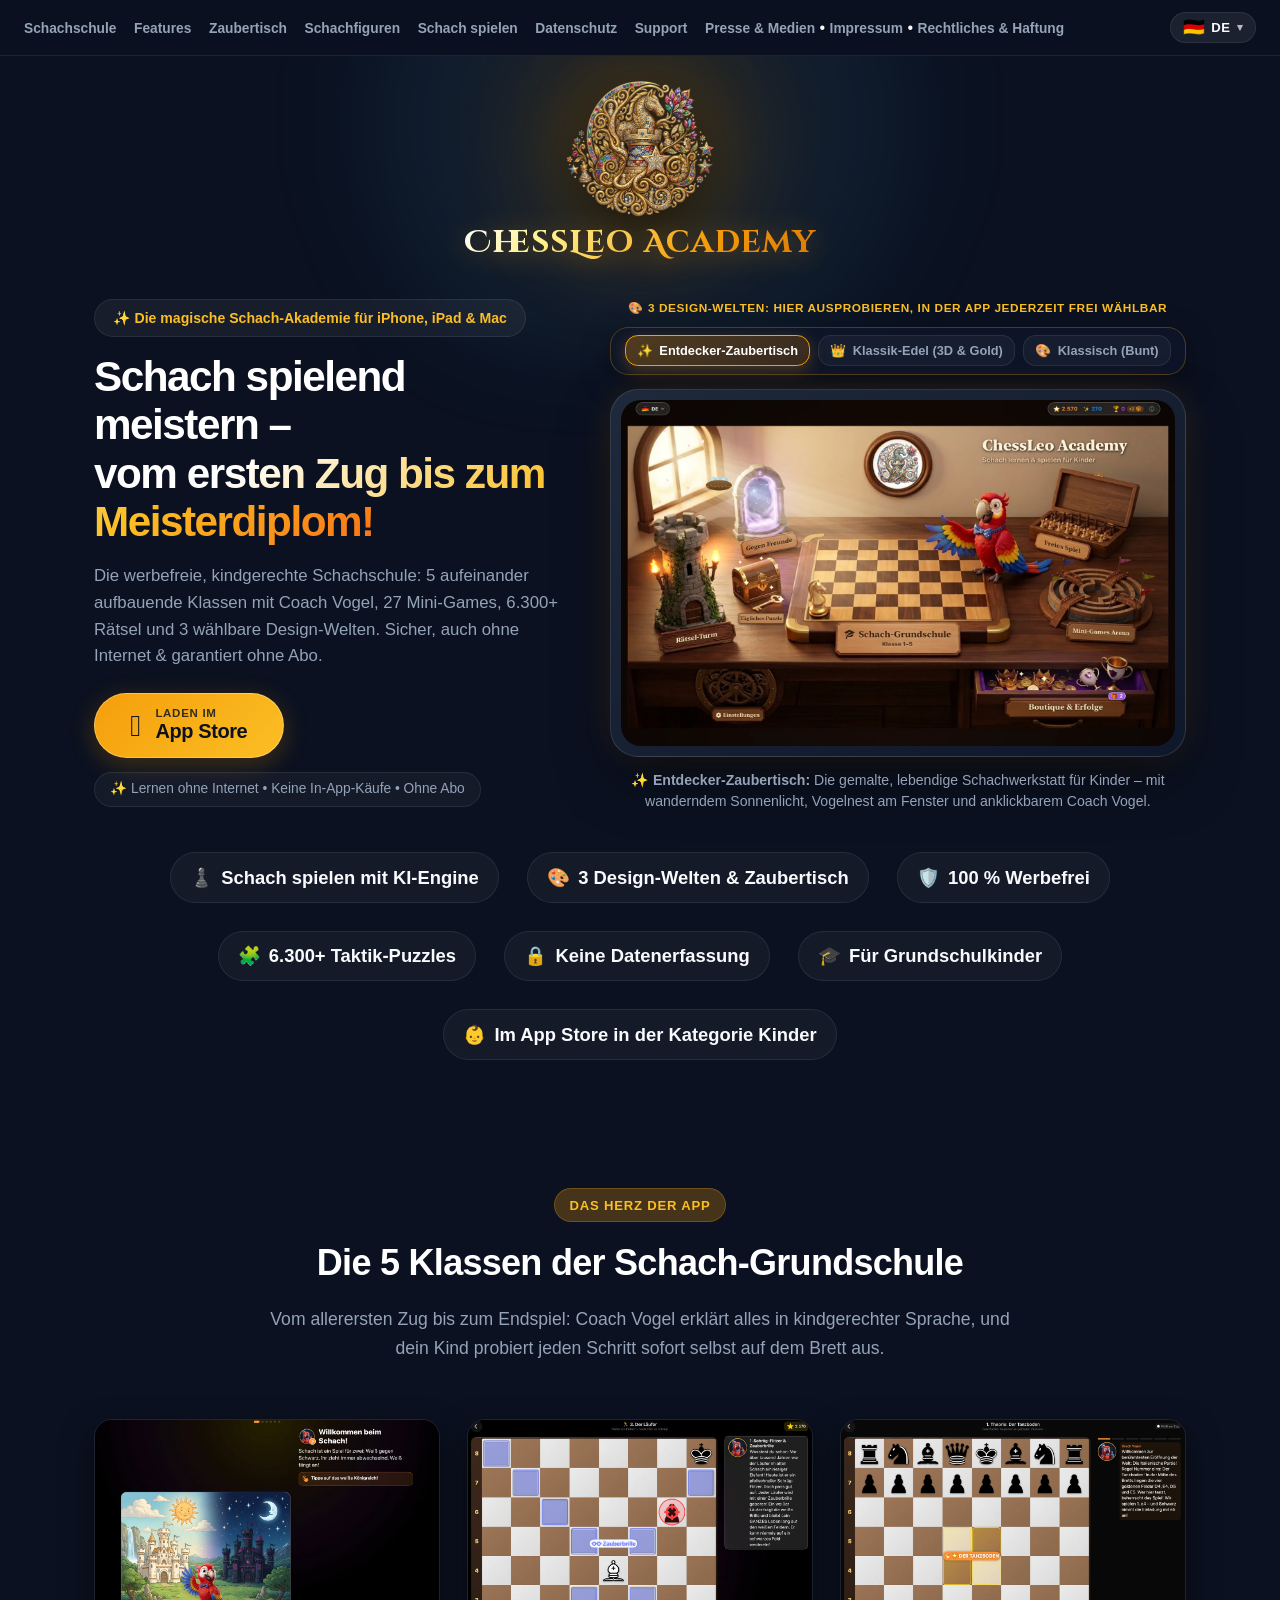
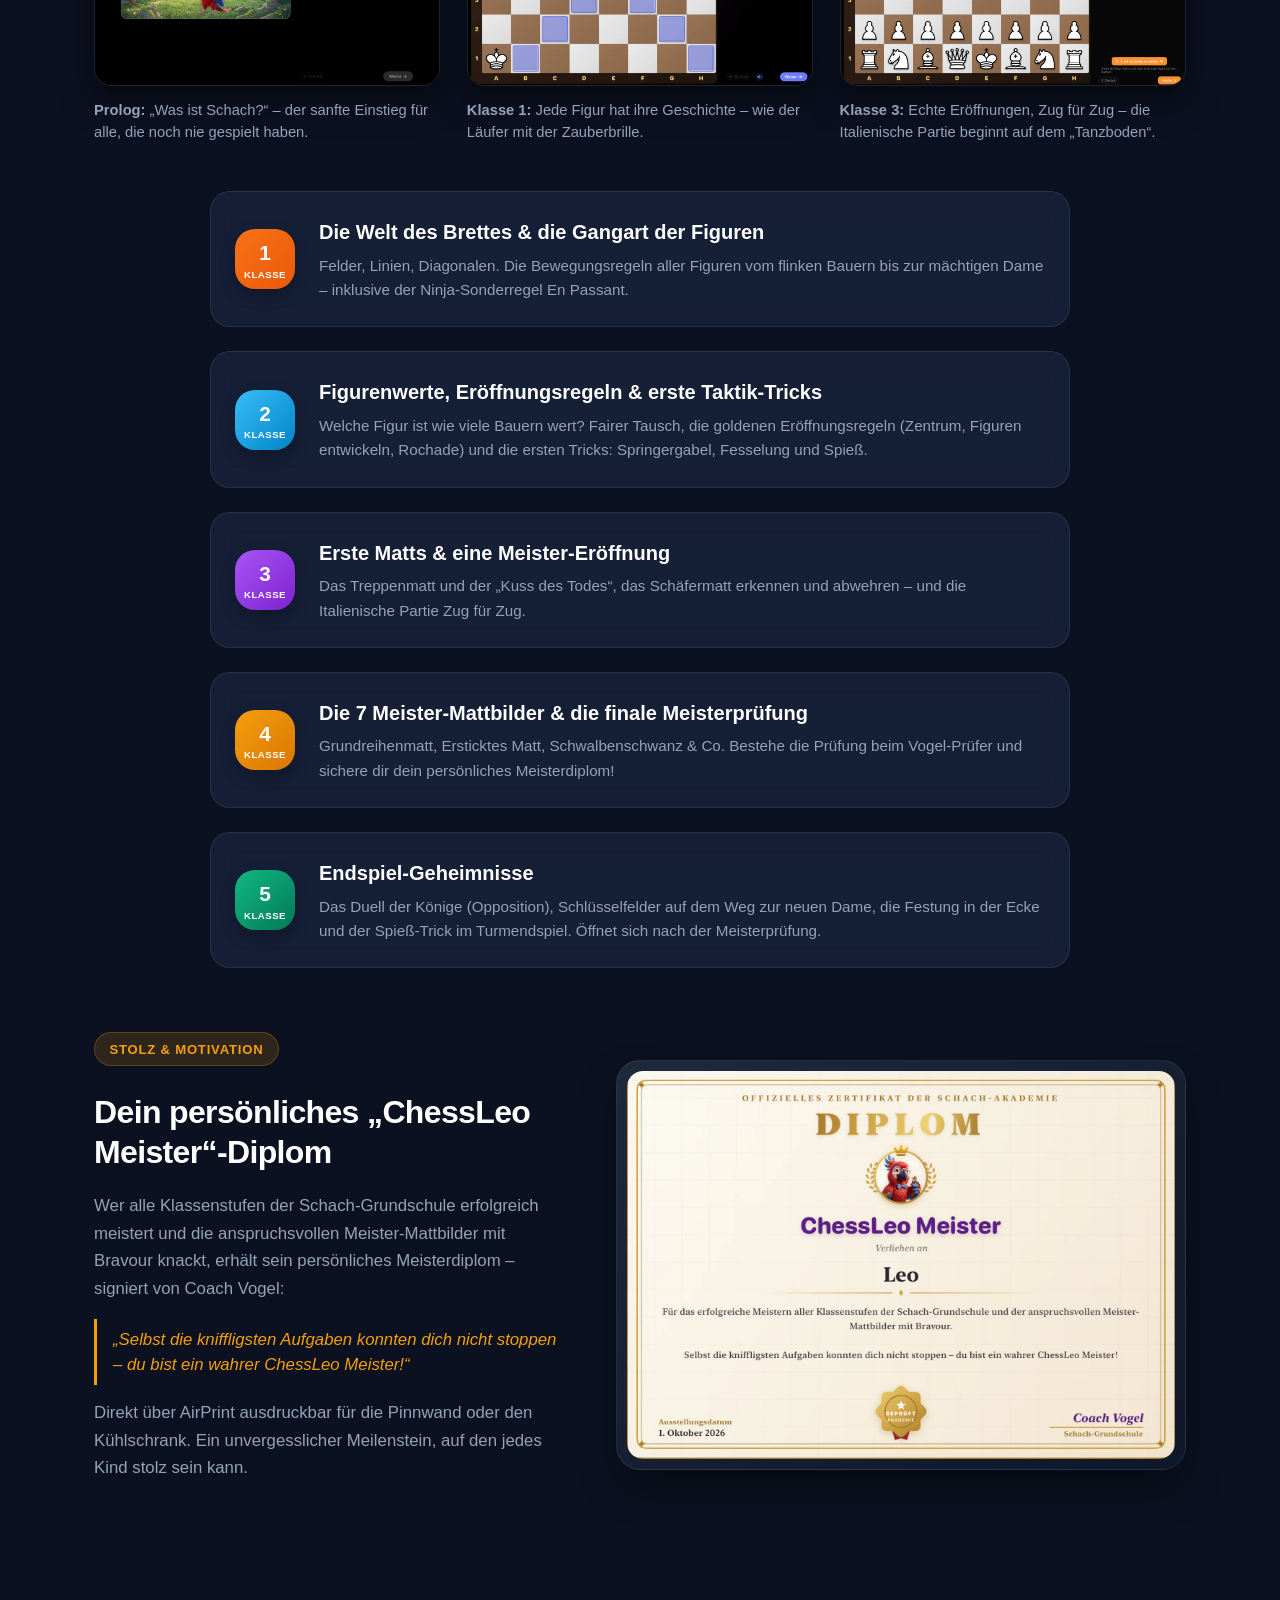
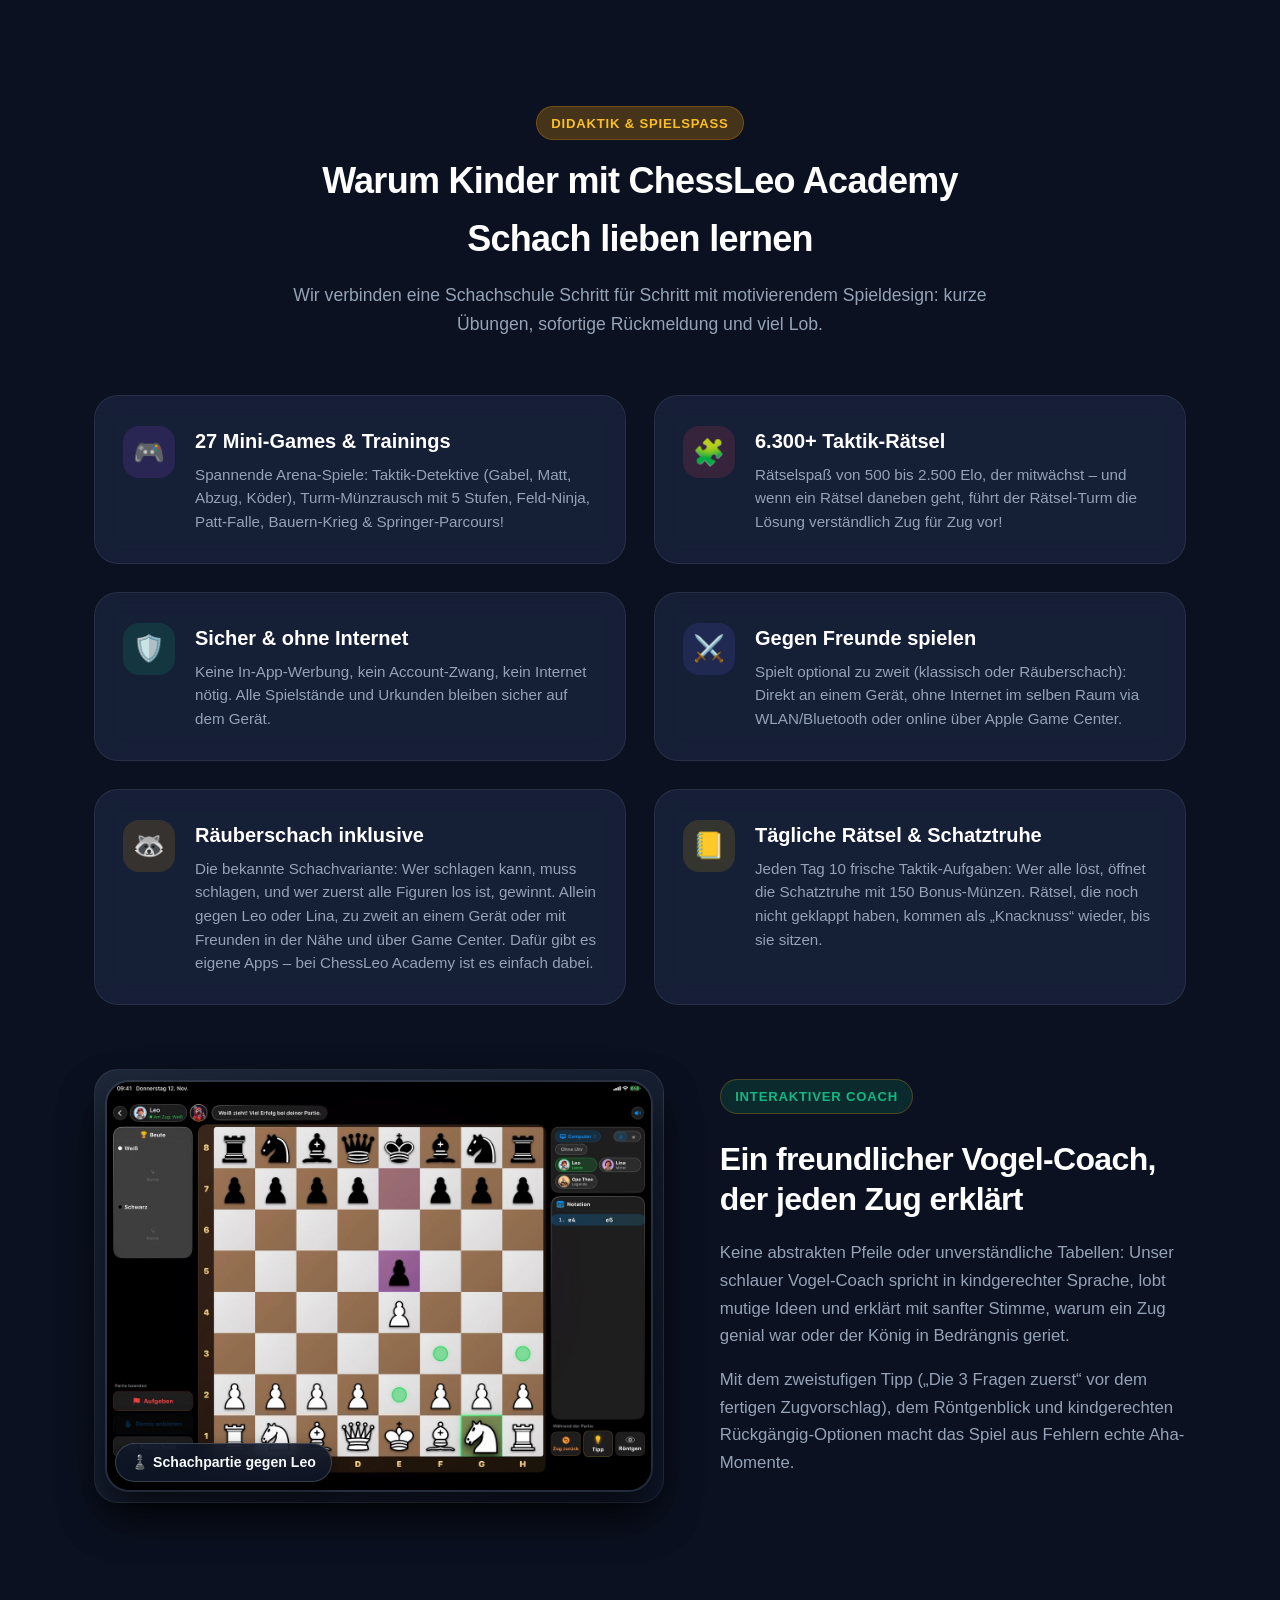
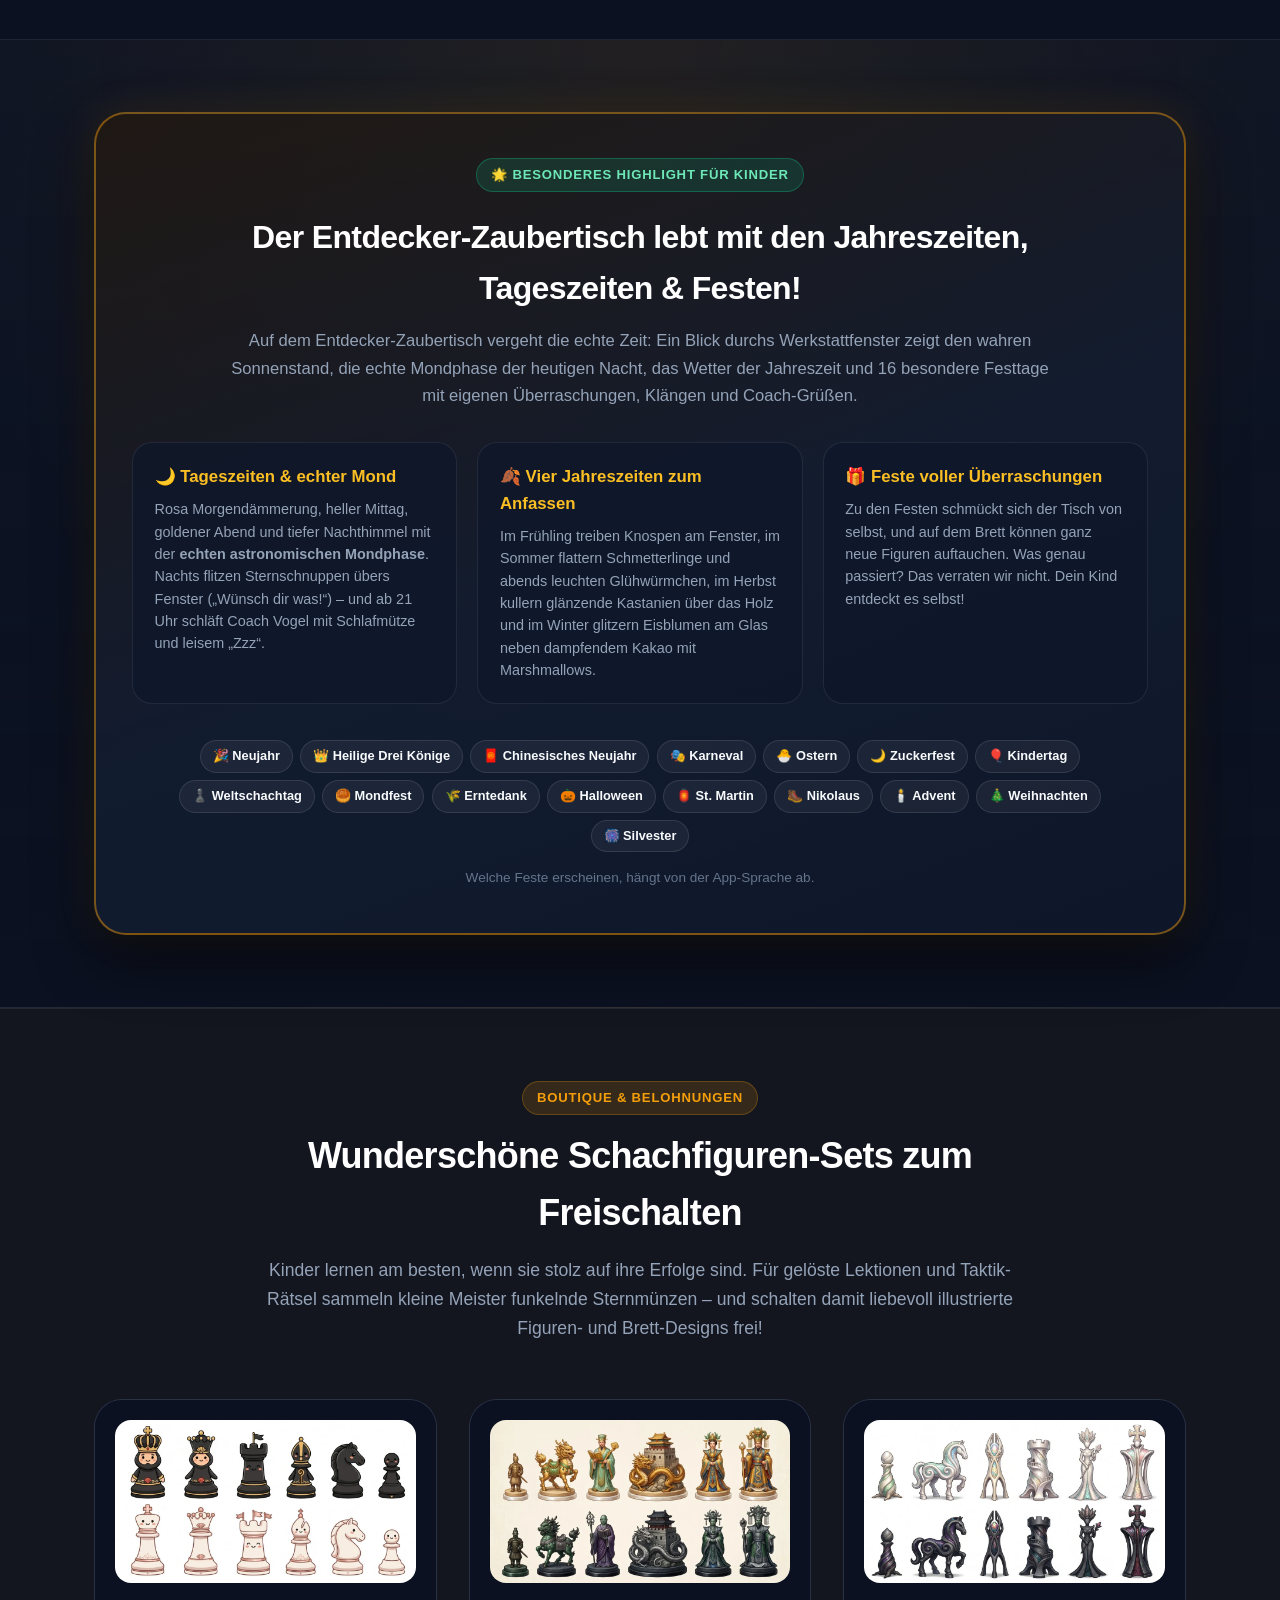
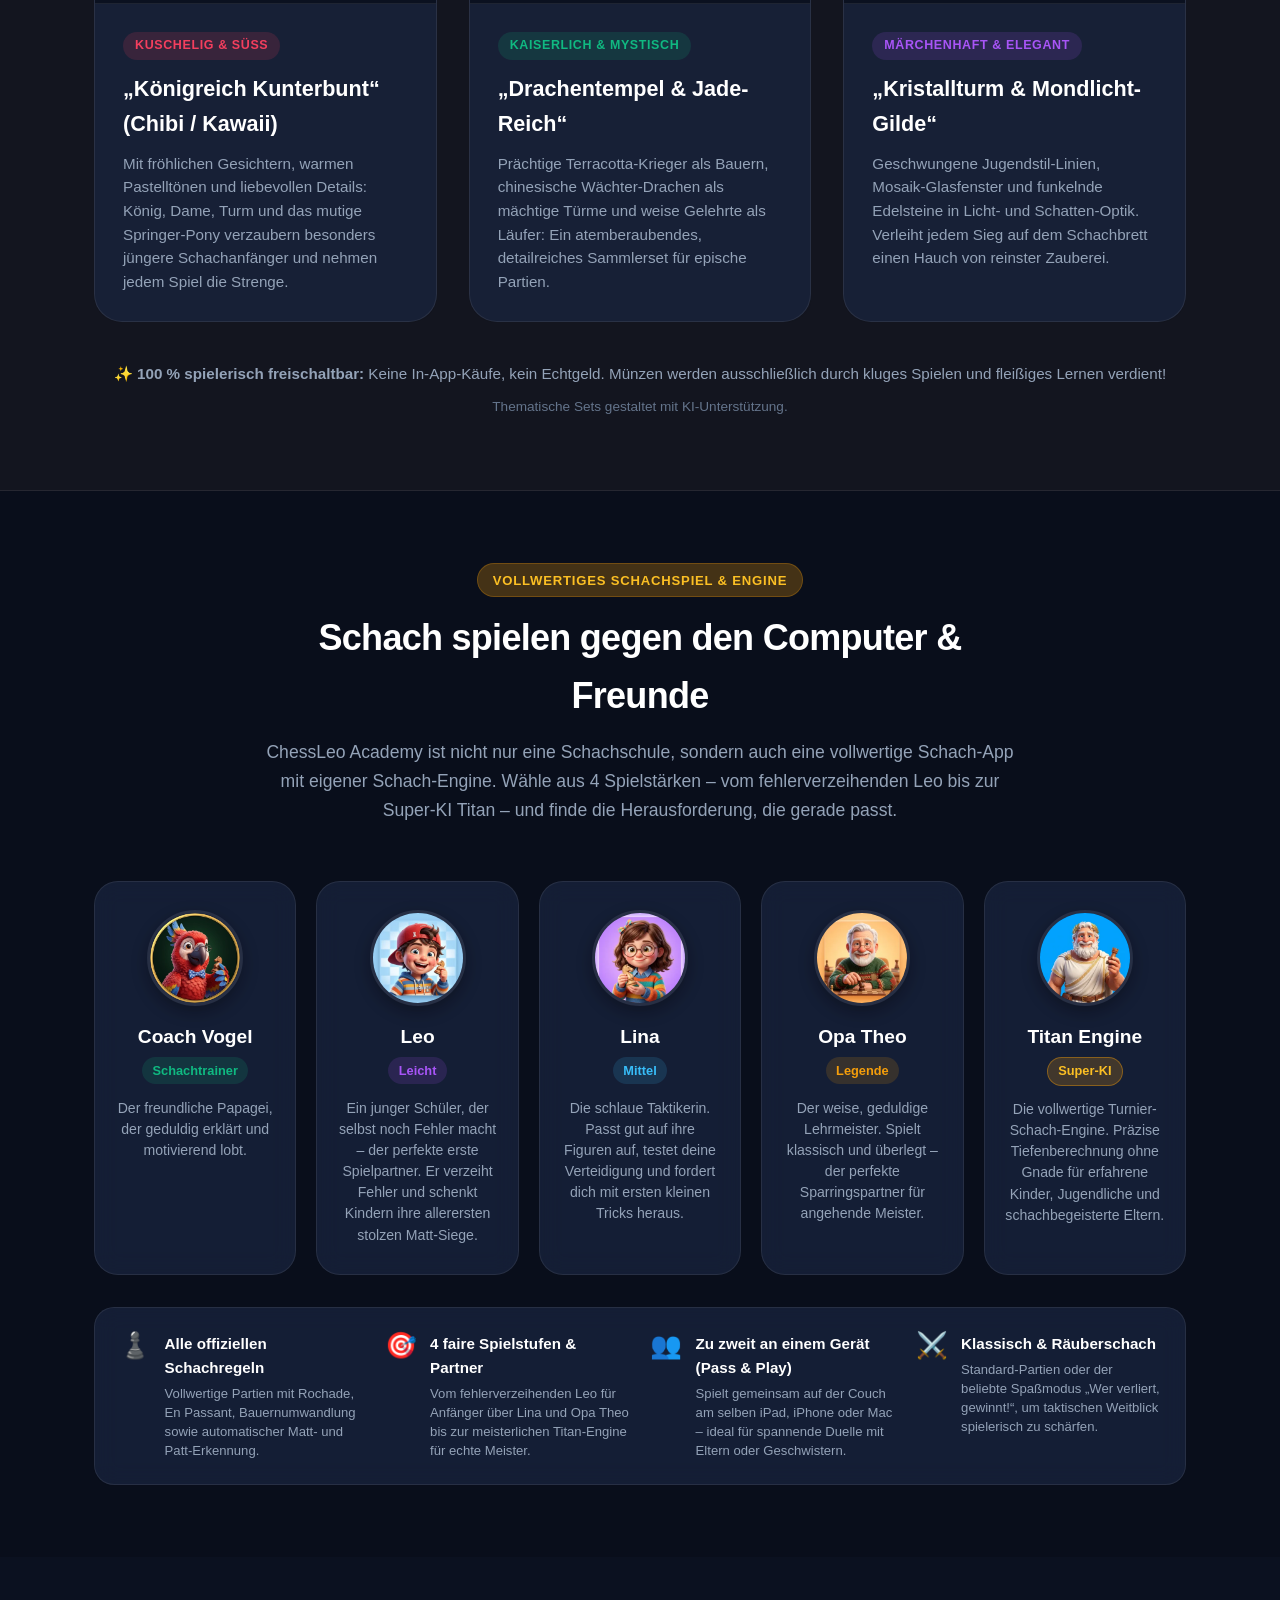
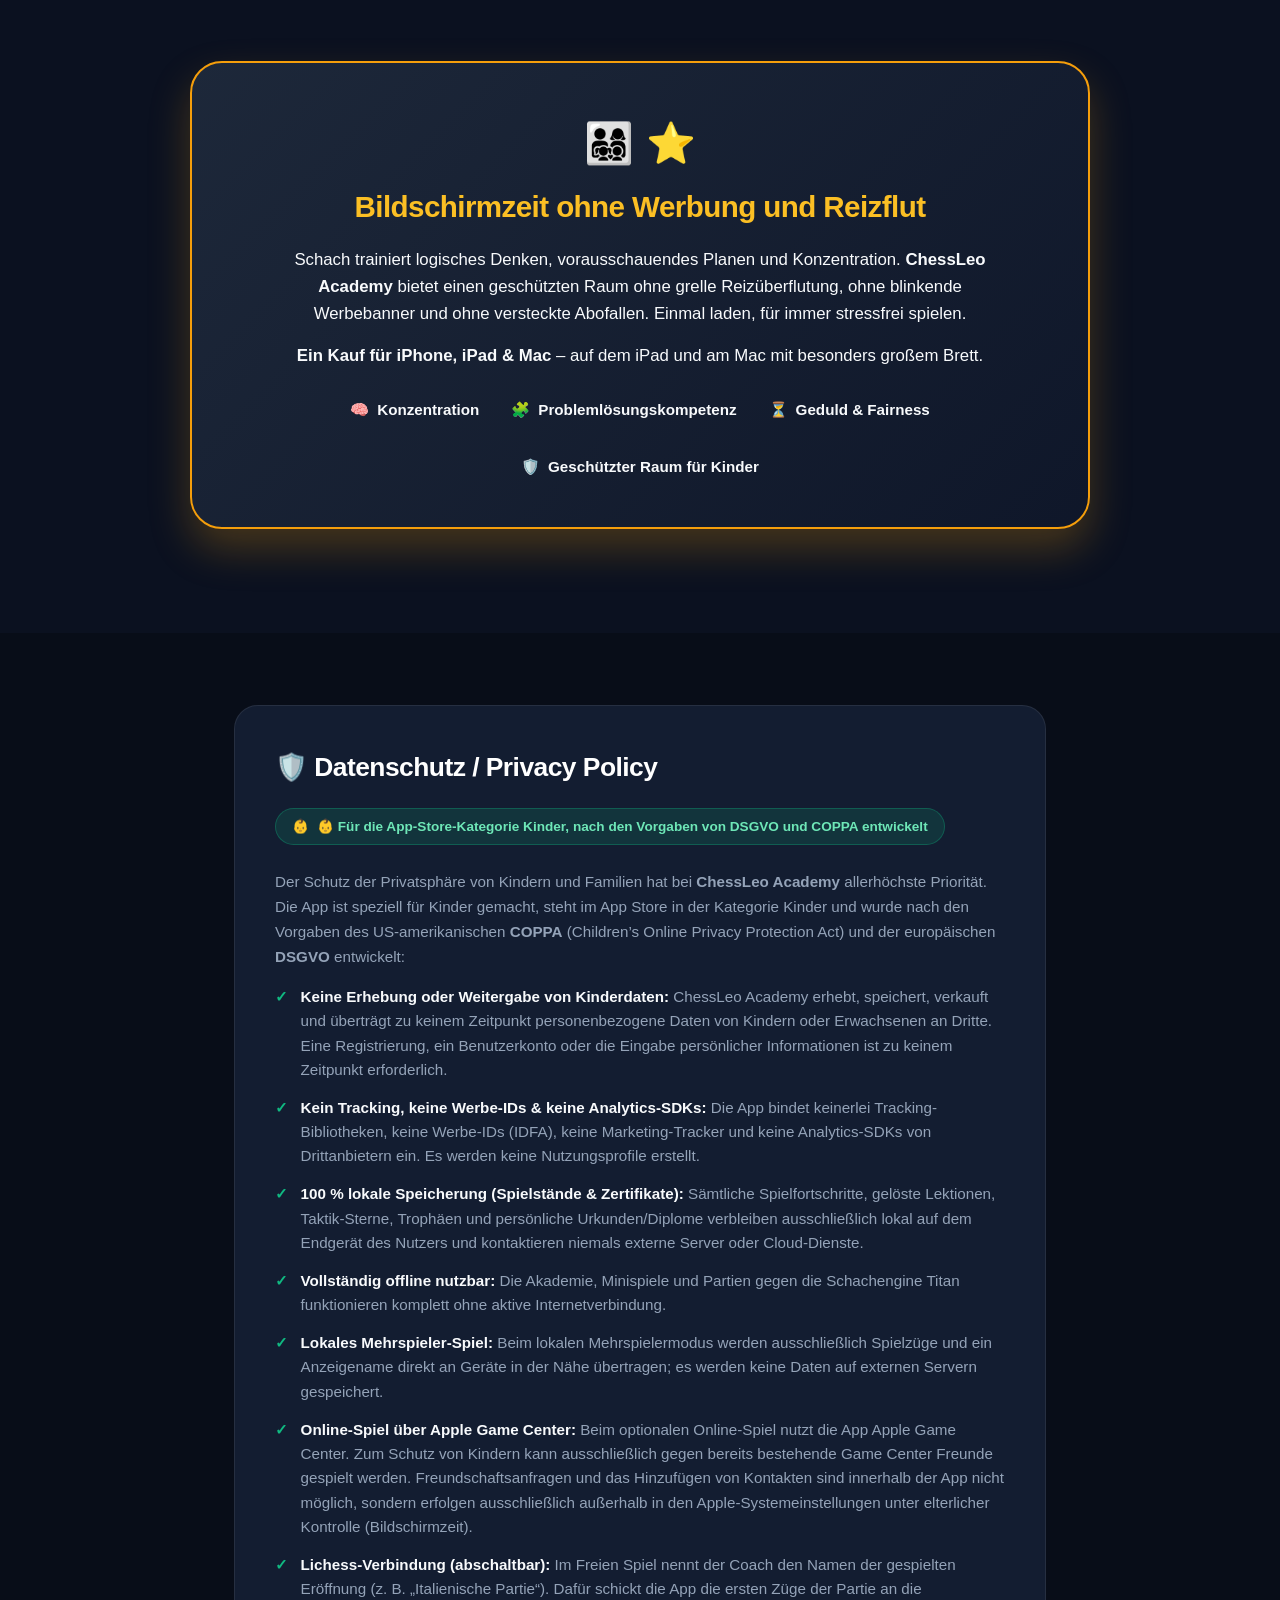
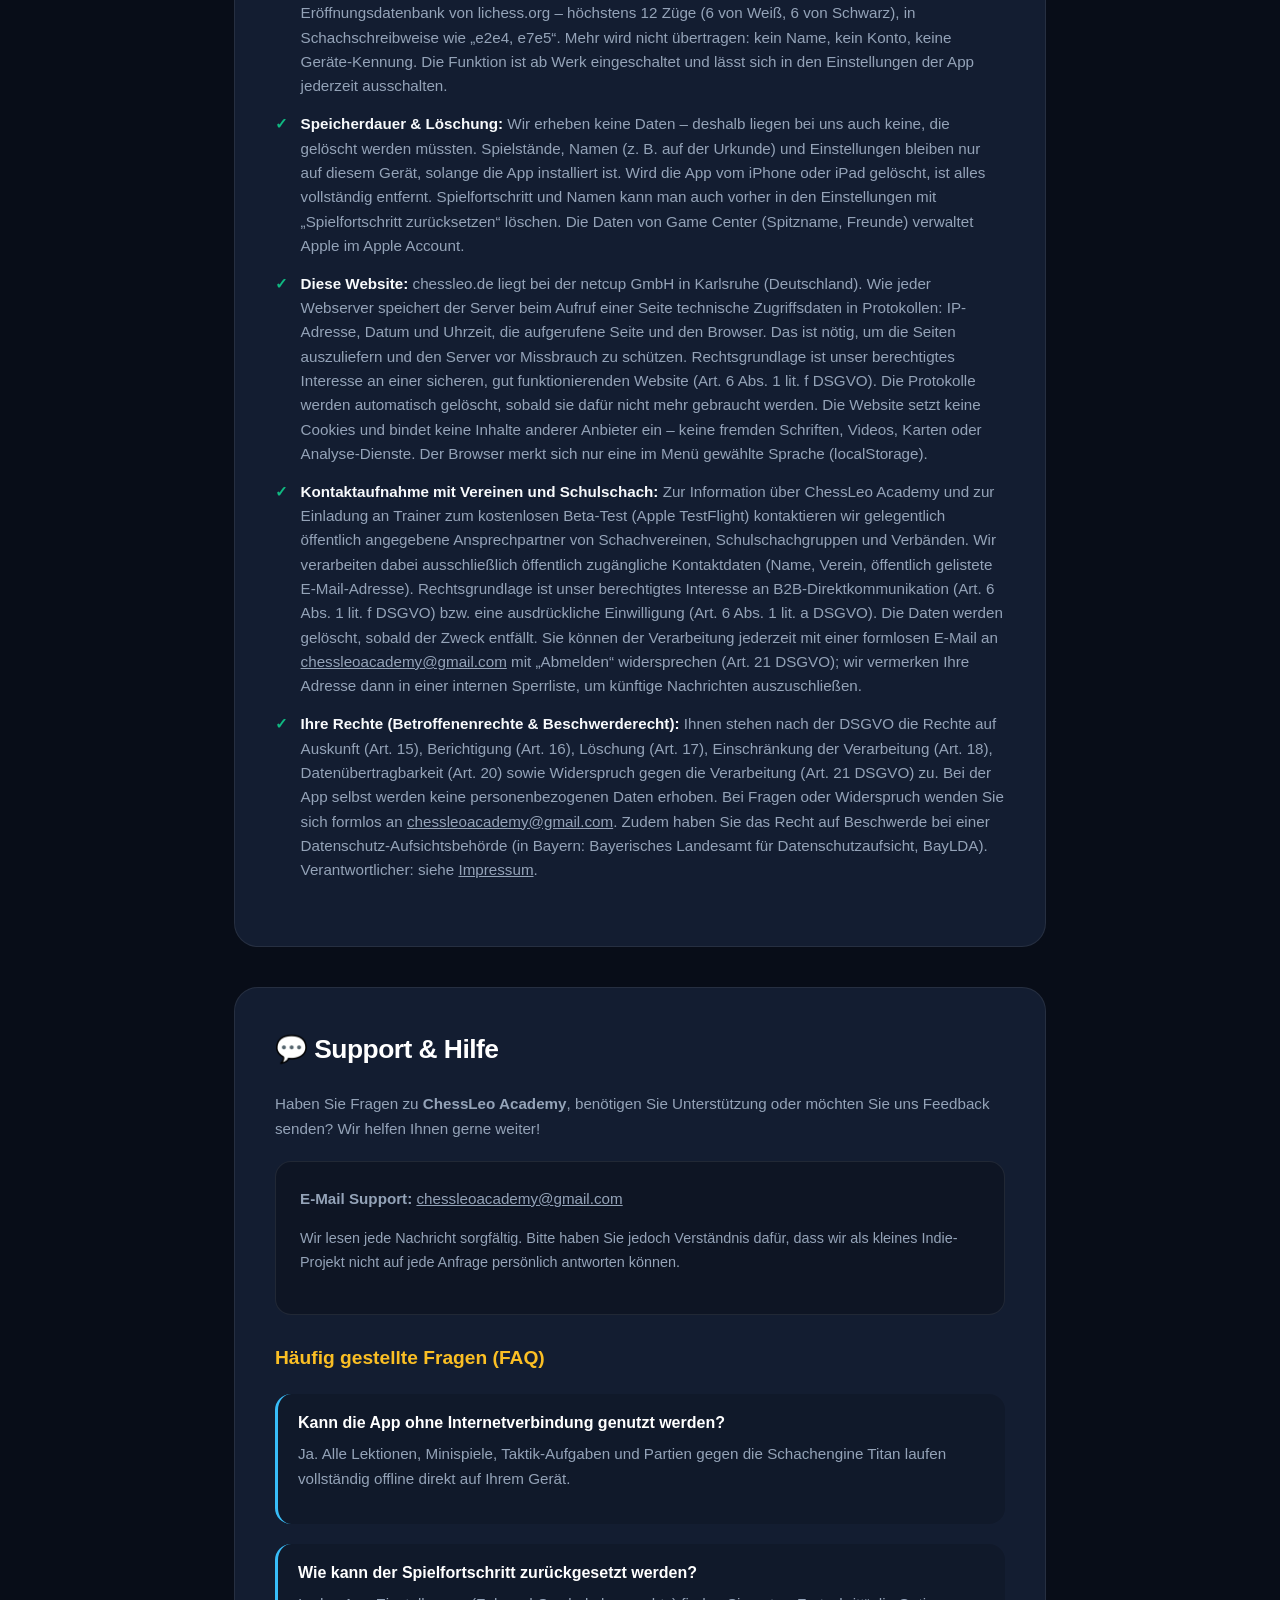
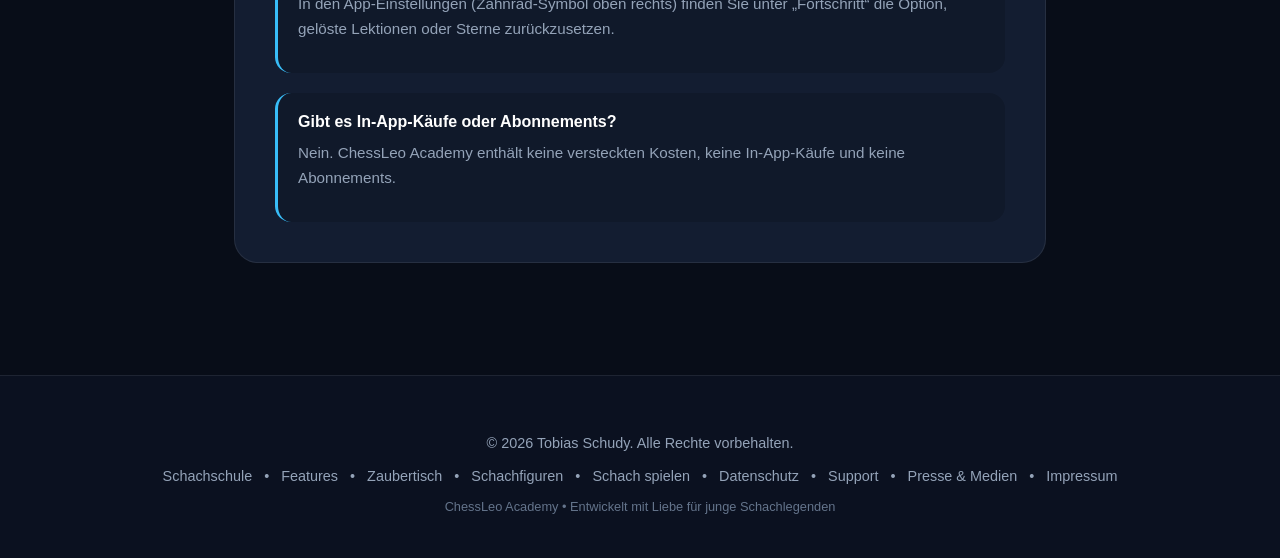
==== commit f1241e1a: "Keep the AI transparency notice on the imprint page only Remove the card, its footer link and its un" ====
--- a/index.html
+++ b/index.html
@@ -9,10 +9,10 @@
     }
   </script>
   <meta name="viewport" content="width=device-width, initial-scale=1.0">
-  <title>Schach lernen für Kinder – ChessLeo, App ohne Werbung</title>
+  <title>ChessLeo Academy – Die magische Schachschule für Kinder (iPhone, iPad &amp; Mac)</title>
   <meta name="robots" content="index, follow">
   <meta name="google" content="notranslate">
-  <meta name="description" content="Schach lernen ab der Grundschule: 5 Klassen mit Coach Vogel, der vorliest, 28 Minispiele und 6.300+ Rätsel. Ohne Werbung und Abo, für iPhone, iPad &amp; Mac.">
+  <meta name="description" content="ChessLeo Academy: Die kindgerechte, werbefreie Schachschule für iPhone, iPad &amp; Mac. 5 Klassen mit Coach Vogel, 27 Mini-Games, 6.300+ Rätsel &amp; 3 Design-Welten. Sicher &amp; auch ohne Internet nutzbar.">
 
   <!-- Apple Smart App Banner (Safari auf iOS/iPadOS) -->
   <meta name="apple-itunes-app" content="app-id=6814943166, affiliate-data=ct=chessleo&amp;pt=129481811">
@@ -28,7 +28,6 @@
   <link rel="alternate" hreflang="fr" href="https://chessleo.de/fr/">
   <link rel="alternate" hreflang="tr" href="https://chessleo.de/tr/">
   <link rel="alternate" hreflang="zh-Hans" href="https://chessleo.de/zh/">
-  <link rel="alternate" hreflang="zh-Hant" href="https://chessleo.de/zh-hant/">
   <link rel="alternate" hreflang="x-default" href="https://chessleo.de/en/">
   <meta property="og:locale" content="de_DE">
   <meta property="og:locale:alternate" content="en_US">
@@ -36,7 +35,6 @@
   <meta property="og:locale:alternate" content="fr_FR">
   <meta property="og:locale:alternate" content="tr_TR">
   <meta property="og:locale:alternate" content="zh_CN">
-  <meta property="og:locale:alternate" content="zh_TW">
   <script type="application/ld+json">
   {
     "@context": "https://schema.org",
@@ -44,7 +42,7 @@
     "name": "ChessLeo Academy",
     "url": "https://chessleo.de/",
     "inLanguage": "de",
-    "description": "Schach lernen ab der Grundschule: 5 Klassen mit Coach Vogel, der vorliest, 28 Minispiele und 6.300+ Rätsel. Ohne Werbung und Abo, für iPhone, iPad & Mac.",
+    "description": "ChessLeo Academy: Die kindgerechte, werbefreie Schachschule für iPhone, iPad & Mac. 5 Klassen mit Coach Vogel, 27 Mini-Games, 6.300+ Rätsel & 3 Design-Welten. Sicher & auch ohne Internet nutzbar.",
     "applicationCategory": "EducationalApplication",
     "operatingSystem": "iOS, iPadOS, macOS",
     "image": "https://chessleo.de/assets/og-logo.jpg",
@@ -69,8 +67,8 @@
   </script>
   <!-- SEO-LANG:END -->
   <meta property="og:url" content="https://chessleo.de/">
-  <meta property="og:title" content="Schach lernen für Kinder – ChessLeo, App ohne Werbung">
-  <meta property="og:description" content="Schach lernen ab der Grundschule: 5 Klassen mit Coach Vogel, der vorliest, 28 Minispiele und 6.300+ Rätsel. Ohne Werbung und Abo, für iPhone, iPad &amp; Mac.">
+  <meta property="og:title" content="ChessLeo Academy – Die magische Schachschule für Kinder">
+  <meta property="og:description" content="Die kindgerechte, werbefreie Schachschule für iPhone, iPad &amp; Mac. 5 Klassen mit Coach Vogel, 27 Mini-Games, 6.300+ Rätsel &amp; 3 Design-Welten. Sicher &amp; auch ohne Internet nutzbar.">
   <meta property="og:image" content="https://chessleo.de/assets/og-logo.jpg?v=20261101">
   <meta property="og:image:type" content="image/jpeg">
   <meta property="og:image:width" content="1200">
@@ -79,8 +77,8 @@
 
   <!-- Twitter Card -->
   <meta name="twitter:card" content="summary_large_image">
-  <meta name="twitter:title" content="Schach lernen für Kinder – ChessLeo, App ohne Werbung">
-  <meta name="twitter:description" content="Schach lernen ab der Grundschule: 5 Klassen mit Coach Vogel, der vorliest, 28 Minispiele und 6.300+ Rätsel. Ohne Werbung und Abo, für iPhone, iPad &amp; Mac.">
+  <meta name="twitter:title" content="ChessLeo Academy – Die magische Schachschule für Kinder">
+  <meta name="twitter:description" content="Die kindgerechte, werbefreie Schachschule für iPhone, iPad &amp; Mac. 5 Klassen mit Coach Vogel, 27 Mini-Games, 6.300+ Rätsel &amp; 3 Design-Welten. Sicher &amp; auch ohne Internet nutzbar.">
   <meta name="twitter:image" content="https://chessleo.de/assets/og-logo.jpg?v=20261101">
 
   <!-- Favicon / Apple Touch Icon -->
@@ -810,7 +808,7 @@
     /* --- PIECE SETS SHOWCASE --- */
     .pieces-grid {
       display: grid;
-      grid-template-columns: repeat(auto-fit, minmax(min(100%, 320px), 1fr));
+      grid-template-columns: repeat(auto-fit, minmax(320px, 1fr));
       gap: 2rem;
     }
 
@@ -1193,71 +1191,19 @@
       word-break: break-word;
     }
 
-    .faq-container {
-      max-width: 860px;
-    }
-
-    #faq .section-header {
-      margin-bottom: 1rem;
-    }
-
-    #faq .section-title {
-      line-height: 1.25;
-    }
-
-    .faq-group {
-      margin: 2rem 0 0.75rem;
-      font-size: 1.15rem;
-      color: var(--gold-light);
-    }
-
     .faq-item {
-      margin-top: 0.6rem;
+      margin-top: 1.25rem;
+      padding: 1rem 1.25rem;
       background: rgba(0, 0, 0, 0.15);
       border-radius: 1rem;
       border-left: 3px solid var(--accent);
     }
 
-    .faq-item summary {
-      position: relative;
-      padding: 0.95rem 3rem 0.95rem 1.25rem;
-      font-weight: 700;
+    .faq-item b {
+      display: block;
+      margin-bottom: 0.35rem;
+      font-size: 1rem;
       color: #ffffff;
-      cursor: pointer;
-      list-style: none;
-    }
-
-    .faq-item summary::-webkit-details-marker {
-      display: none;
-    }
-
-    .faq-item summary::after {
-      content: "+";
-      position: absolute;
-      right: 1.2rem;
-      top: 0.7rem;
-      font-size: 1.3rem;
-      color: var(--accent);
-    }
-
-    .faq-item[open] summary::after {
-      content: "–";
-    }
-
-    .faq-item p {
-      padding: 0 1.25rem 1rem;
-      color: var(--text-muted);
-      overflow-wrap: anywhere;
-    }
-
-    .faq-item a,
-    .legal-card a {
-      color: var(--accent);
-    }
-
-    #faq,
-    .faq-item {
-      scroll-margin-top: 4.5rem;
     }
 
     /* --- FOOTER --- */
@@ -1682,7 +1628,7 @@
         <li><a href="#boutique" data-i18n="nav_pieces">Schachfiguren</a></li>
         <li><a href="#characters" data-i18n="nav_characters">Schach spielen</a></li>
         <li><a href="#privacy" data-i18n="nav_privacy">Datenschutz</a></li>
-        <li><a href="#faq" data-i18n="nav_faq">FAQ</a></li>
+        <li><a href="#support" data-i18n="nav_support">Support</a></li>
         <li class="nav-meta"><a href="/presse.html" data-i18n="nav_press">Presse &amp; Medien</a>
         <span class="nav-sep" aria-hidden="true">•</span>
         <a href="/impressum.html" data-i18n="nav_imprint">Impressum</a>
@@ -1720,12 +1666,8 @@
               <span class="lang-name">Türkçe</span>
             </a>
             <a class="lang-dropdown-item" data-lang="zh" href="/zh/" hreflang="zh-Hans" role="menuitem">
-              <span class="lang-flag">简</span>
+              <span class="lang-flag">🇨🇳</span>
               <span class="lang-name">简体中文</span>
-            </a>
-            <a class="lang-dropdown-item" data-lang="zh-hant" href="/zh-hant/" hreflang="zh-Hant" role="menuitem">
-              <span class="lang-flag">繁</span>
-              <span class="lang-name">繁體中文</span>
             </a>
           </div>
         </div>
@@ -1804,10 +1746,10 @@
               <span class="hero-badge" data-i18n="hero_badge">✨ Die magische Schach-Akademie für iPhone, iPad &amp; Mac</span>
             </div>
             <h1 class="hero-title">
-              <span data-i18n="hero_title_1">Schach lernen für&nbsp;Kinder&nbsp;–</span><br>
+              <span data-i18n="hero_title_1">Schach spielend meistern&nbsp;–</span><br>
               <span class="gradient-text" data-i18n="hero_title_2">vom ersten Zug bis zum Meisterdiplom!</span>
             </h1>
-            <p class="hero-subline" data-i18n="hero_subline">Die werbefreie, kindgerechte Schachschule: 5 aufeinander aufbauende Klassen mit Coach Vogel, 28 Mini-Games, 6.300+ Rätsel und 3 wählbare Design-Welten. Sicher, auch ohne Internet &amp; garantiert ohne Abo.</p>
+            <p class="hero-subline" data-i18n="hero_subline">Die werbefreie, kindgerechte Schachschule: 5 aufeinander aufbauende Klassen mit Coach Vogel, 27 Mini-Games, 6.300+ Rätsel und 3 wählbare Design-Welten. Sicher, auch ohne Internet &amp; garantiert ohne Abo.</p>
 
             <!-- HERO CTA: APP STORE DOWNLOAD -->
             <div class="hero-cta-wrap" id="download">
@@ -1841,8 +1783,7 @@
                     es: ['Solo <b>{new}</b> en lugar de <s>{old}</s>', 'Precio rebajado durante unos días'],
                     fr: ['Seulement <b>{new}</b> au lieu de <s>{old}</s>', 'Prix réduit pendant quelques jours'],
                     tr: ['<s>{old}</s> yerine sadece <b>{new}</b>', 'Birkaç günlüğüne indirimli fiyat'],
-                    zh: ['限时仅需 <b>{new}</b>，原价 <s>{old}</s>', '限时降价'],
-                    'zh-hant': ['限時只要 <b>{new}</b>，原價 <s>{old}</s>', '限時降價']
+                    zh: ['限时仅需 <b>{new}</b>，原价 <s>{old}</s>', '限时降价']
                   };
                   var now = Date.now();
                   var live = now >= Date.parse('2026-11-23T10:00:00+01:00') && now < Date.parse('2026-12-01T00:00:00+01:00');
@@ -1883,7 +1824,7 @@
                     if (price[2] >= price[1]) return;
                     var digits = (price[1] % 1 || price[2] % 1) ? 2 : 0;
                     // The page language alone picks the symbol, so other dollars stay clear (A$, CA$, MXN, US$).
-                    var locale = pageLang === 'zh' ? 'zh-Hans' : pageLang === 'zh-hant' ? 'zh-Hant' : pageLang;
+                    var locale = pageLang === 'zh' ? 'zh-Hans' : pageLang;
                     title = texts[0].replace('{new}', money(price[2], price[0], locale, digits))
                                     .replace('{old}', money(price[1], price[0], locale, digits));
                   }
@@ -2060,8 +2001,8 @@
               🎮
             </div>
             <div class="feature-card-body">
-              <h3 data-i18n="feat_card2_title">28 Mini-Games &amp; Trainings</h3>
-            <p data-i18n="feat_card2_text">Spannende Arena-Spiele: Taktik-Detektive (Gabel, Matt, Abzug, Köder), Turm-Münzrausch mit 5 Stufen, Feld-Ninja, Patt-Falle, Bauern-Krieg &amp; Springer-Parcours! Beim Wachposten erkennt dein Kind, was der Gegner droht.</p>
+              <h3 data-i18n="feat_card2_title">27 Mini-Games &amp; Trainings</h3>
+            <p data-i18n="feat_card2_text">Spannende Arena-Spiele: Taktik-Detektive (Gabel, Matt, Abzug, Köder), Turm-Münzrausch mit 5 Stufen, Feld-Ninja, Patt-Falle, Bauern-Krieg &amp; Springer-Parcours!</p>
             </div>
           </div>
 
@@ -2111,7 +2052,7 @@
             </div>
             <div class="feature-card-body">
               <h3 data-i18n="feat_card8_title">Tägliche Rätsel &amp; Schatztruhe</h3>
-            <p data-i18n="feat_card8_text">Jeden Tag 10 frische Taktik-Aufgaben: Wer alle löst, öffnet die Schatztruhe mit 150 Bonus-Münzen und einem Sticker fürs Album. Rätsel, die noch nicht geklappt haben, kommen als „Knacknuss“ wieder, bis sie sitzen.</p>
+            <p data-i18n="feat_card8_text">Jeden Tag 10 frische Taktik-Aufgaben: Wer alle löst, öffnet die Schatztruhe mit 150 Bonus-Münzen. Rätsel, die noch nicht geklappt haben, kommen als „Knacknuss“ wieder, bis sie sitzen.</p>
             </div>
           </div>
         </div>
@@ -2249,7 +2190,7 @@
         <div class="section-header">
           <span class="section-tag" data-i18n="char_tag">Vollwertiges Schachspiel &amp; Engine</span>
           <h2 class="section-title" data-i18n="char_title">Schach spielen gegen den Computer &amp; Freunde</h2>
-          <p class="section-desc" data-i18n="char_desc">ChessLeo Academy ist nicht nur eine Schachschule, sondern auch eine vollwertige Schach-App mit eigener Schach-Engine. Wähle aus 4 Spielstärken – vom fehlerverzeihenden Leo bis zur Super-KI Titan – und finde die Herausforderung, die gerade passt. Jede Partie gegen den Computer zählt für die ChessLeo-Elo, und Eltern sehen den Verlauf.</p>
+          <p class="section-desc" data-i18n="char_desc">ChessLeo Academy ist nicht nur eine Schachschule, sondern auch eine vollwertige Schach-App mit eigener Schach-Engine. Wähle aus 4 Spielstärken – vom fehlerverzeihenden Leo bis zur Super-KI Titan – und finde die Herausforderung, die gerade passt.</p>
         </div>
 
         <div class="characters-grid">
@@ -2343,97 +2284,6 @@
             <div class="pillar"><span>🛡️</span> <span data-i18n="pillar_safe">Geschützter Raum für Kinder</span></div>
           </div>
         </div>
-      </div>
-    </section>
-
-    <!-- FAQ: before the legal block, so parents find it -->
-    <section id="faq">
-      <div class="container faq-container">
-        <div class="section-header">
-          <span class="section-tag" data-i18n="faq_tag">Gut zu wissen</span>
-          <h2 class="section-title" data-i18n="faq_title">Häufige Fragen von Eltern und Lehrkräften</h2>
-        </div>
-        <h3 class="faq-group" data-i18n="faq_group_start">Für wen ist ChessLeo?</h3>
-        <details class="faq-item" id="faq-age">
-          <summary data-i18n="faq_age_q">Ab welchem Alter können Kinder mit ChessLeo Schach lernen?</summary>
-          <p data-i18n="faq_age_a">ChessLeo ist für Grundschulkinder von etwa 6 bis 10 Jahren gemacht. Im App Store steht die App in der Kategorie Kinder, Altersband 6 bis 8 Jahre. Jüngere Kinder brauchen meist einen Erwachsenen an ihrer Seite, ältere können als Anfänger einsteigen.</p>
-        </details>
-        <details class="faq-item" id="faq-beginner">
-          <summary data-i18n="faq_beginner_q">Muss mein Kind oder müssen wir Eltern schon Schach können?</summary>
-          <p data-i18n="faq_beginner_a">Nein. Der Prolog „Was ist Schach?“ erklärt, worum es geht. Die 1. Klasse beginnt beim Brett und stellt jede Figur einzeln vor.</p>
-        </details>
-        <details class="faq-item" id="faq-reading">
-          <summary data-i18n="faq_reading_q">Muss mein Kind schon lesen können?</summary>
-          <p data-i18n="faq_reading_a">Sicher lesen muss es noch nicht: Coach Vogel liest jede Lektion vor. Bei Menüs und Einstellungen hilft am Anfang ein Erwachsener.</p>
-        </details>
-        <details class="faq-item" id="faq-advanced">
-          <summary data-i18n="faq_advanced_q">Lohnt sich ChessLeo, wenn mein Kind die Regeln schon kennt?</summary>
-          <p data-i18n="faq_advanced_a">Ja. Nach den Grundregeln folgen Taktik, Mattbilder und Endspiele, dazu Rätsel von 500 bis 2.500 Elo und Gegner von Leo bis Titan. Die Klassen öffnen sich der Reihe nach, die erste geht mit Vorwissen schneller.</p>
-        </details>
-        <details class="faq-item" id="faq-languages">
-          <summary data-i18n="faq_languages_q">In welchen Sprachen gibt es ChessLeo?</summary>
-          <p data-i18n="faq_languages_a">In 7 Sprachen: Deutsch, Englisch, Spanisch, Französisch, Türkisch sowie Chinesisch vereinfacht und traditionell. Umschalten geht in den Einstellungen unter „Sprache der App“, Coach Vogel spricht dann in dieser Sprache.</p>
-        </details>
-        <h3 class="faq-group" data-i18n="faq_group_buy">Kauf & Geräte</h3>
-        <details class="faq-item" id="faq-price">
-          <summary data-i18n="faq_price_q">Ist ChessLeo kostenlos, oder gibt es ein Abo?</summary>
-          <p data-i18n="faq_price_a">ChessLeo ist ein Einmalkauf, eine Gratisversion gibt es nicht. Dafür gibt es kein Abo, keine In-App-Käufe und keine Werbung. Den aktuellen Preis für Ihr Land zeigt der App Store.</p>
-        </details>
-        <details class="faq-item" id="faq-devices">
-          <summary data-i18n="faq_devices_q">Auf welchen Geräten läuft ChessLeo?</summary>
-          <p data-i18n="faq_devices_a">Auf iPhone (ab iOS 17), iPad (ab iPadOS 17) und Mac (ab macOS 14). Ein Kauf gilt für alle drei.</p>
-        </details>
-        <details class="faq-item" id="faq-android">
-          <summary data-i18n="faq_android_q">Gibt es ChessLeo für Android oder Windows?</summary>
-          <p data-i18n="faq_android_a">Nein, ChessLeo gibt es nur für iPhone, iPad und Mac.</p>
-        </details>
-        <details class="faq-item" id="faq-family">
-          <summary data-i18n="faq_family_q">Reicht ein Kauf für die ganze Familie?</summary>
-          <p data-i18n="faq_family_a">Ja. Mit der Apple Familienfreigabe nutzen bis zu sechs Familienmitglieder die App, jedes auf seinem Gerät mit eigenem Spielstand.</p>
-        </details>
-        <details class="faq-item" id="faq-siblings">
-          <summary data-i18n="faq_siblings_q">Können Geschwister eigene Spielstände haben?</summary>
-          <p data-i18n="faq_siblings_a">Auf getrennten Geräten ja. Auf einem iPhone oder iPad gibt es einen gemeinsamen Spielstand, am Mac hat jedes Benutzerkonto seinen eigenen. Zwischen Geräten wird nichts abgeglichen.</p>
-        </details>
-        <details class="faq-item" id="faq-refund">
-          <summary data-i18n="faq_refund_q">An wen wende ich mich für eine Erstattung?</summary>
-          <p data-i18n="faq_refund_a">An Apple: Käufe und Erstattungen wickelt allein der App Store ab, über <a href="https://reportaproblem.apple.com" target="_blank" rel="noopener noreferrer">reportaproblem.apple.com</a>.</p>
-        </details>
-        <h3 class="faq-group" data-i18n="faq_group_learn">Lernen & Einstellungen</h3>
-        <details class="faq-item" id="faq-progress">
-          <summary data-i18n="faq_progress_q">Wie sehe ich als Elternteil die Fortschritte?</summary>
-          <p data-i18n="faq_progress_a">Die Schach-Grundschule zeigt, welche Lektionen geschafft sind. In den Einstellungen steht unter „Für Eltern“ der Verlauf der ChessLeo-Elo, also der Spielstärke gegen den Computer, mit Diagramm und den letzten Partien.</p>
-        </details>
-        <details class="faq-item" id="faq-voice">
-          <summary data-i18n="faq_voice_q">Coach Vogel klingt blechern. Geht das besser?</summary>
-          <p data-i18n="faq_voice_a">Ja. Apple bietet kostenlose Stimmen in höherer Qualität zum Laden an. In den Einstellungen führt „Beste Stimmen für Kinder wählen“ Schritt für Schritt dorthin.</p>
-        </details>
-        <details class="faq-item" id="faq-colour">
-          <summary data-i18n="faq_colour_q">Gibt es eine Hilfe bei Rot-Grün-Schwäche?</summary>
-          <p data-i18n="faq_colour_a">Ja. In den Einstellungen gibt es unter „Spielbrett-Didaktik“ den Schalter „Hilfe bei Rot-Grün-Schwäche“. Rote Markierungen auf dem Brett tragen dann zusätzlich ein Kreuz.</p>
-        </details>
-        <details class="faq-item" id="faq-reset">
-          <summary data-i18n="faq_reset_q">Wie kann ich den Spielfortschritt zurücksetzen?</summary>
-          <p data-i18n="faq_reset_a">In den Einstellungen unter „Fortschritt &amp; Speicherstand“ auf „Spielfortschritt zurücksetzen“ tippen. Das löscht Lektionen, Sterne, Trophäen, Rekorde und Namen und lässt sich nicht rückgängig machen.</p>
-        </details>
-        <h3 class="faq-group" data-i18n="faq_group_safe">Sicherheit & Internet</h3>
-        <details class="faq-item" id="faq-offline">
-          <summary data-i18n="faq_offline_q">Funktioniert ChessLeo ohne Internet?</summary>
-          <p data-i18n="faq_offline_a">Ja. Lektionen, Minispiele, Rätsel und Partien gegen den Computer brauchen kein Internet. Online gehen nur Partien über Game Center, die abschaltbare Eröffnungs-Abfrage bei Lichess und der Link zum Bewerten.</p>
-        </details>
-        <details class="faq-item" id="faq-account">
-          <summary data-i18n="faq_account_q">Braucht mein Kind ein Konto, und werden Daten gesammelt?</summary>
-          <p data-i18n="faq_account_a">Nein, es gibt kein Konto, keine Werbung und kein Tracking. Spielstände und Namen bleiben auf dem Gerät. Die Einzelheiten stehen in der <a href="#privacy">Datenschutzerklärung</a>.</p>
-        </details>
-        <details class="faq-item" id="faq-strangers">
-          <summary data-i18n="faq_strangers_q">Kann mein Kind mit Fremden spielen oder chatten?</summary>
-          <p data-i18n="faq_strangers_a">Einen Chat gibt es nicht. Online spielt die App nur mit bestehenden Game-Center-Freunden, davor sitzt eine Elternschranke. Das Spiel in der Nähe über Bluetooth oder WLAN hat keine Schranke: Dort sieht man Geräte in Reichweite, die gerade auch mitspielen wollen. Jüngere Kinder begleiten Sie dabei am besten.</p>
-        </details>
-        <h3 class="faq-group" data-i18n="faq_group_school">Schule & Verein</h3>
-        <details class="faq-item" id="faq-school">
-          <summary data-i18n="faq_school_q">Kann ich ChessLeo in Schule oder Verein einsetzen?</summary>
-          <p data-i18n="faq_school_a">Ja. Für eine Schach-AG genügt ein iPad oder Mac am Beamer und dazu echte Bretter. Einen fertigen Ablauf für zwölf Treffen finden Sie auf der Seite <a href="/schach-ag-grundschule.html">Schach-AG in der Grundschule</a>. Lehrkräfte und Vereine dürfen gern schreiben: <a href="mailto:chessleoacademy@gmail.com?subject=ChessLeo%20Schule">chessleoacademy@gmail.com</a>.</p>
-        </details>
       </div>
     </section>
 
@@ -2477,7 +2327,22 @@
             </p>
           </div>
 
-          <p data-i18n="support_faq_link"><a href="#faq">Viele Antworten stehen schon in den häufigen Fragen.</a></p>
+          <h3 data-i18n="support_faq_title">Häufig gestellte Fragen (FAQ)</h3>
+          
+          <div class="faq-item">
+            <b data-i18n="faq_q1">Kann die App ohne Internetverbindung genutzt werden?</b>
+            <p data-i18n="faq_a1">Ja. Alle Lektionen, Minispiele, Taktik-Aufgaben und Partien gegen die Schachengine Titan laufen vollständig offline direkt auf Ihrem Gerät.</p>
+          </div>
+
+          <div class="faq-item">
+            <b data-i18n="faq_q2">Wie kann der Spielfortschritt zurückgesetzt werden?</b>
+            <p data-i18n="faq_a2">In den App-Einstellungen (Zahnrad-Symbol oben rechts) finden Sie unter „Fortschritt“ die Option, gelöste Lektionen oder Sterne zurückzusetzen.</p>
+          </div>
+
+          <div class="faq-item">
+            <b data-i18n="faq_q3">Gibt es In-App-Käufe oder Abonnements?</b>
+            <p data-i18n="faq_a3">Nein. ChessLeo Academy enthält keine versteckten Kosten, keine In-App-Käufe und keine Abonnements.</p>
+          </div>
         </article>
 
       </div>
@@ -2494,11 +2359,7 @@
         <a href="#boutique" data-i18n="nav_pieces">Schachfiguren</a> •
         <a href="#characters" data-i18n="nav_characters">Schach spielen</a> •
         <a href="#privacy" data-i18n="nav_privacy">Datenschutz</a> •
-        <a href="#faq" data-i18n="nav_faq">FAQ</a> •
         <a href="#support" data-i18n="nav_support">Support</a> •
-        <!-- DE-ONLY:BEGIN -->
-        <a href="/schach-ag-grundschule.html">Schach-AG &amp; Schule</a> •
-        <!-- DE-ONLY:END -->
         <a href="/presse.html" data-i18n="nav_press">Presse &amp; Medien</a> •
         <a href="/impressum.html" data-i18n="nav_imprint">Impressum</a>
       </p>
@@ -2511,7 +2372,7 @@
   <!-- CLIENT-SIDE TRANSLATION SCRIPT (ZERO DEPENDENCY, 100% GDPR COMPLIANT) -->
   <script>
     (function() {
-      const i18n = {"nav_menu": {"de": "Menü", "en": "Menu", "es": "Menú", "fr": "Menu", "tr": "Menü", "zh": "菜单", "zh-hant": "選單"}, "nav_press": {"de": "Presse &amp; Medien", "en": "Press &amp; Media", "es": "Prensa y medios", "fr": "Presse et médias", "tr": "Basın ve Medya", "zh": "新闻与媒体", "zh-hant": "新聞與媒體"}, "nav_features": {"de": "Features", "en": "Features", "es": "Características", "fr": "Fonctionnalités", "tr": "Özellikler", "zh": "特色功能", "zh-hant": "特色功能"}, "nav_pieces": {"de": "Schachfiguren", "en": "Chess Sets", "es": "Juegos de Piezas", "fr": "Jeux de Pièces", "tr": "Taş Setleri", "zh": "精美棋子", "zh-hant": "精美棋子"}, "nav_characters": {"de": "Schach spielen", "en": "Play Chess", "es": "Jugar al ajedrez", "fr": "Jouer aux échecs", "tr": "Satranç Oyna", "zh": "对弈下棋", "zh-hant": "對弈下棋"}, "nav_curriculum": {"de": "Schachschule", "en": "Chess School", "es": "Escuela", "fr": "École", "tr": "Satranç Okulu", "zh": "国际象棋小学", "zh-hant": "國際象棋小學"}, "nav_privacy": {"de": "Datenschutz", "en": "Privacy Policy", "es": "Privacidad", "fr": "Confidentialité", "tr": "Gizlilik", "zh": "隐私政策", "zh-hant": "隱私權政策"}, "nav_support": {"de": "Support", "en": "Support", "es": "Soporte", "fr": "Assistance", "tr": "Destek", "zh": "技术支持", "zh-hant": "技術支援"}, "nav_terms": {"de": "Rechtliches &amp; Haftung", "en": "Legal &amp; Terms", "es": "Condiciones", "fr": "Conditions", "tr": "Yasal Bilgiler", "zh": "法律与免责声明", "zh-hant": "法律與免責聲明"}, "nav_imprint": {"de": "Impressum", "en": "Legal Notice", "es": "Aviso Legal", "fr": "Mentions Légales", "tr": "Künye", "zh": "法律信息", "zh-hant": "法律資訊"}, "btn_appstore": {"de": "Im App Store laden", "en": "Download on App Store", "es": "Descargar en App Store", "fr": "Télécharger sur l’App Store", "tr": "App Store’dan İndir", "zh": "在 App Store 下载", "zh-hant": "在 App Store 下載"}, "hero_badge": {"de": "✨ Die magische Schach-Akademie für iPhone, iPad &amp; Mac", "en": "✨ The Magical Chess Academy for iPhone, iPad &amp; Mac", "es": "✨ La Mágica Academia de Ajedrez para iPhone, iPad y Mac", "fr": "✨ L’Académie Magique d’Échecs pour iPhone, iPad et Mac", "tr": "✨ iPhone, iPad ve Mac İçin Büyülü Satranç Akademisi", "zh": "✨ 专为 iPhone、iPad 和 Mac 打造的魔法国际象棋学院", "zh-hant": "✨ 專為 iPhone、iPad 和 Mac 打造的魔法西洋棋（國際象棋）學院"}, "hero_title_1": {"de": "Schach lernen für&nbsp;Kinder&nbsp;–", "en": "Learn Chess for Kids&nbsp;–", "es": "Ajedrez para niños&nbsp;–", "fr": "Les échecs pour enfants&nbsp;–", "tr": "Çocuklar için satranç&nbsp;–", "zh": "儿童学国际象棋——", "zh-hant": "兒童西洋棋——"}, "hero_title_2": {"de": "vom ersten Zug bis zum Meisterdiplom!", "en": "From the First Move to the Master Diploma!", "es": "¡del primer movimiento al diploma de maestro!", "fr": "du premier coup au diplôme de maître !", "tr": "ilk hamleden ustalık diplomasına!", "zh": "从第一步到大师毕业文凭！", "zh-hant": "從第一步到大師證書！"}, "hero_subline": {"de": "Die werbefreie, kindgerechte Schachschule: 5 aufeinander aufbauende Klassen mit Coach Vogel, 28 Mini-Games, 6.300+ Rätsel und 3 wählbare Design-Welten. Sicher, auch ohne Internet &amp; garantiert ohne Abo.", "en": "The ad-free, child-friendly chess school: 5 progressive grades with Coach Bird, 28 mini-games, 6,300+ puzzles, and 3 selectable Design Worlds. Safe, works without internet &amp; subscription-free.", "es": "La escuela de ajedrez infantil sin publicidad: 5 cursos progresivos con el Entrenador Pájaro, 28 minijuegos, más de 6.300 puzles y 3 mundos de diseño a elegir. Seguro, funciona sin internet y sin suscripción.", "fr": "L’école d’échecs sans publicité pour enfants : 5 niveaux progressifs avec Coach Oiseau, 28 mini-jeux, plus de 6 300 énigmes et 3 univers graphiques au choix. Sûr, utilisable sans internet et sans abonnement.", "tr": "Reklamsız çocuk satranç okulu: Koç Kuş ile 5 aşamalı sınıf, 28 mini oyun, 6.300’den fazla bulmaca ve seçilebilir 3 tasarım dünyası. Güvenli, internetsiz de çalışır ve aboneliksiz.", "zh": "无广告、专为儿童打造的国际象棋学院：小鸟教练陪孩子走过 5 个进阶年级，还有 28 款趣味小游戏、6,300+ 道战术谜题和 3 种可选主题界面。安全、无需联网即可学习、绝无订阅。", "zh-hant": "無廣告、專為兒童打造的國際象棋（西洋棋）學院：小鳥教練陪孩子走過 5 個進階年級，還有 28 款趣味小遊戲、6,300+ 道戰術謎題和 3 種介面主題。安全、不需連網即可學習、沒有訂閱。"}, "trust_adfree": {"de": "100 % Werbefrei", "en": "100% Ad-Free", "es": "100% Sin Anuncios", "fr": "100 % Sans Pub", "tr": "%100 Reklamsız", "zh": "100% 无广告", "zh-hant": "100% 無廣告"}, "trust_privacy": {"de": "Keine Datenerfassung", "en": "Zero Data Collection", "es": "Sin Recopilación de Datos", "fr": "Zéro Collecte de Données", "tr": "Veri Toplama Yok", "zh": "绝不收集任何数据", "zh-hant": "絕不蒐集任何資料"}, "trust_kids_rec": {"de": "Für Grundschulkinder", "en": "For Elementary School Children", "es": "Para Niños de Primaria", "fr": "Pour l’École Primaire", "tr": "İlkokul Çocukları İçin", "zh": "专为小学生设计", "zh-hant": "專為小學生設計"}, "trust_apple_kids": {"de": "Im App Store in der Kategorie Kinder", "en": "In the App Store Kids Category", "es": "En la categoría Niños del App Store", "fr": "Dans la catégorie Enfants de l’App Store", "tr": "App Store Çocuklar Kategorisinde", "zh": "App Store 儿童类别应用", "zh-hant": "App Store 兒童類別 App"}, "feat_tag": {"de": "Didaktik &amp; Spielspaß", "en": "Pedagogy &amp; Fun", "es": "Didáctica y Diversión", "fr": "Pédagogie &amp; Plaisir", "tr": "Eğitim ve Eğlence", "zh": "教学体系与趣味并重", "zh-hant": "教學體系與趣味並重"}, "feat_title": {"de": "Warum Kinder mit ChessLeo Academy Schach lieben lernen", "en": "Why Children Fall in Love with Chess at ChessLeo Academy", "es": "Por Qué los Niños se Enamoran del Ajedrez con ChessLeo Academy", "fr": "Pourquoi les Enfants Adorent Apprendre les Échecs avec ChessLeo Academy", "tr": "Çocuklar Neden ChessLeo Academy ile Satrancı Severek Öğrenir?", "zh": "为什么孩子们在 ChessLeo Academy 会爱上国际象棋", "zh-hant": "為什麼孩子們在 ChessLeo Academy 會愛上國際象棋"}, "feat_desc": {"de": "Wir verbinden eine Schachschule Schritt für Schritt mit motivierendem Spieldesign: kurze Übungen, sofortige Rückmeldung und viel Lob.", "en": "We combine a step-by-step chess school with motivating game design: short exercises, instant feedback and lots of praise.", "es": "Combinamos una escuela de ajedrez paso a paso con un diseño motivador: ejercicios cortos, respuesta inmediata y muchos elogios.", "fr": "Nous associons une école d’échecs pas à pas à un univers ludique motivant : exercices courts, retour immédiat et beaucoup d’encouragements.", "tr": "Adım adım bir satranç okulunu motive edici oyun tasarımıyla birleştiriyoruz: kısa alıştırmalar, anında geri bildirim ve bol övgü.", "zh": "我们把循序渐进的国际象棋学校与有趣的游戏设计结合在一起：练习短小、即时反馈、经常鼓励。", "zh-hant": "我們把循序漸進的國際象棋學校與有趣的遊戲設計結合在一起：練習短小、即時回饋、經常鼓勵。"}, "feat_card2_title": {"de": "28 Mini-Games &amp; Trainings", "en": "28 Mini-Games &amp; Drills", "es": "28 Minijuegos y Entrenamientos", "fr": "28 Mini-Jeux &amp; Entraînements", "tr": "28 Mini Oyun ve Antrenman", "zh": "28 款趣味小游戏与专项特训", "zh-hant": "28 款趣味小遊戲與專項特訓"}, "feat_card2_text": {"de": "Spannende Arena-Spiele: Taktik-Detektive (Gabel, Matt, Abzug, Köder), Turm-Münzrausch mit 5 Stufen, Feld-Ninja, Patt-Falle, Bauern-Krieg &amp; Springer-Parcours! Beim Wachposten erkennt dein Kind, was der Gegner droht.", "en": "Action-packed Arena games: Tactics Detectives (Fork, Mate, Discovered Attack, Decoy), 5-tier Rook’s Coin Rush, Square Ninja, Stalemate Trap, Pawn Wars &amp; Knight’s Course! In Lookout, your child learns to spot what the opponent threatens.", "es": "Juegos de arena: Detectives Tácticos (Horquilla, Mate, Ataque a la descubierta, Señuelo), Fiebre de Monedas con la Torre, Ninja de Casillas, Trampa de Ahogado y Guerra de Peones. En Vigía, tu hijo aprende a ver qué amenaza el rival.", "fr": "Dans l’Arène : Détectives Tactiques (Fourchette, Mat, Attaque à la découverte, Leurre), Ruée vers l’Or de la Tour, Ninja des Cases, Piège du Pat et Guerre des Pions ! Avec la Vigie, votre enfant repère ce que menace l’adversaire.", "tr": "Heyecanlı Arena oyunları: Taktik Dedektifleri (Çatal, Mat, Açarak Saldırı, Yem), 5 seviyeli Kale Altın Avı, Kare Ninjası, Pat Tuzağı, Piyon Savaşı ve At Parkuru! Gözcü oyununda çocuğunuz rakibin tehdidini fark etmeyi öğrenir.", "zh": "丰富的竞技场挑战：战术小侦探（捉双、杀棋、闪击、引离）、5级车吃金币狂潮、格子忍者、逼和陷阱、兵之混战与马的障碍赛！在“瞭望哨”中，孩子学会看出对手的威胁。", "zh-hant": "豐富的競技場挑戰：戰術小偵探（捉雙、殺棋、閃擊、引離）、5級車吃金幣狂潮、格子忍者、逼和陷阱、兵之混戰與馬的障礙賽！在「瞭望哨」中，孩子學會看出對手的威脅。"}, "feat_card4_title": {"de": "Sicher &amp; ohne Internet", "en": "Safe &amp; No Internet Needed", "es": "Seguro y sin Internet", "fr": "Sûr &amp; sans Internet", "tr": "Güvenli ve İnternetsiz", "zh": "安全、无需联网", "zh-hant": "安全、無需連網"}, "feat_card4_text": {"de": "Keine In-App-Werbung, kein Account-Zwang, kein Internet nötig. Alle Spielstände und Urkunden bleiben sicher auf dem Gerät.", "en": "Zero ads, zero account registration, no internet required. All game progress and certificates stay strictly on your device.", "es": "Sin anuncios integrados, sin registro de cuenta y sin necesidad de internet. Todo el progreso permanece en el dispositivo.", "fr": "Aucune publicité, aucune inscription, aucune connexion requise. Tous les progrès restent strictement sur l’appareil.", "tr": "Uygulama içi reklam yok, hesap zorunluluğu yok, internet gerekmez. Tüm ilerleme ve sertifikalar cihazınızda kalır.", "zh": "绝无内置广告、无需注册账号、无需联网。所有对局记录和个人荣誉全部留存在本机。", "zh-hant": "絕無內建廣告、無需註冊帳號、無需連網。所有對局記錄和個人榮譽全部留存在本機。"}, "showcase_coach_tag": {"de": "Interaktiver Coach", "en": "Interactive Coach", "es": "Entrenador Interactivo", "fr": "Coach Interactif", "tr": "İnteraktif Koç", "zh": "全智能小鸟教练", "zh-hant": "全智慧小鳥教練"}, "showcase_coach_title": {"de": "Ein freundlicher Vogel-Coach, der jeden Zug erklärt", "en": "A Friendly Bird Coach Explaining Every Move", "es": "Un Amable Pájaro Entrenador que Explica Cada Jugada", "fr": "Un Sympathique Oiseau Coach qui Explique Chaque Coup", "tr": "Her Hamleyi Açıklayan Sevimli Koç Kuş", "zh": "耐心的聪慧小鸟教练，每一步都会生动解说", "zh-hant": "耐心的聰慧小鳥教練，每一步都會生動解說"}, "showcase_coach_p1": {"de": "Keine abstrakten Pfeile oder unverständliche Tabellen: Unser schlauer Vogel-Coach spricht in kindgerechter Sprache, lobt mutige Ideen und erklärt mit sanfter Stimme, warum ein Zug genial war oder der König in Bedrängnis geriet.", "en": "No cryptic arrows or confusing tables: Our clever bird coach speaks in clear, child-friendly terms, praises creative ideas, and explains with a gentle voice why a move was brilliant or left the king exposed.", "es": "Sin flechas crípticas ni tablas complejas: nuestro pájaro entrenador habla en lenguaje comprensible para niños, elogia jugadas valientes y explica con voz amigable por qué una jugada fue genial o puso en peligro al rey.", "fr": "Finies les flèches abstraites et les tableaux compliqués : notre oiseau coach s’exprime avec des mots simples, félicite les idées courageuses et explique avec bienveillance pourquoi un coup était brillant.", "tr": "Karmaşık oklar veya anlaşılmaz tablolar yok: Akıllı kuş koçumuz çocukların anlayacağı dilde konuşur, cesur fikirleri över ve bir hamlenin neden harika olduğunu açıklar.", "zh": "抛弃晦涩复杂的箭头与枯燥图表：聪明的小鸟教练用温暖、童趣的语音为孩子耐心讲评，表扬勇敢的构思，生动剖析妙手的奥秘。", "zh-hant": "拋棄晦澀複雜的箭頭與枯燥圖表：聰明的小鳥教練用溫暖、童趣的語音為孩子耐心講評，表揚勇敢的構思，生動剖析妙手的奧祕。"}, "showcase_coach_p2": {"de": "Mit dem zweistufigen Tipp („Die 3 Fragen zuerst“ vor dem fertigen Zugvorschlag), dem Röntgenblick und kindgerechten Rückgängig-Optionen macht das Spiel aus Fehlern echte Aha-Momente.", "en": "With the two-step hint (“The 3 Questions First” before revealing a move), X-Ray vision, and forgiving undo options, the game turns mistakes into genuine “aha!” moments.", "es": "Con la pista en dos pasos («Las 3 preguntas primero» antes de ver la jugada), la visión de rayos X y opciones para deshacer, los errores se convierten en momentos de aprendizaje.", "fr": "Avec l’indice en deux étapes (« Les 3 questions d’abord » avant de montrer le coup), la vision rayons X et l’annulation bienveillante, les erreurs deviennent de vrais déclics.", "tr": "İki aşamalı ipucu (hamleyi göstermeden önce “Önce 3 Soru”), Röntgen görüşü ve geri alma seçenekleriyle hatalar harika öğrenme anlarına dönüşür.", "zh": "配合两步式启发提示（先引导孩子思考“三大问题”，再揭晓参考走法）、透视眼与悔棋功能，将每一次失误转化为顿悟时刻。", "zh-hant": "配合兩步式啟發提示（先引導孩子思考「三大問題」，再揭曉參考走法）、透視眼與悔棋功能，將每一次失誤轉化為頓悟時刻。"}, "showcase_diplom_tag": {"de": "Stolz &amp; Motivation", "en": "Pride &amp; Motivation", "es": "Orgullo y Motivación", "fr": "Fierté &amp; Motivation", "tr": "Gurur ve Motivasyon", "zh": "荣誉与成就感", "zh-hant": "榮譽與成就感"}, "showcase_diplom_title": {"de": "Dein persönliches „ChessLeo Meister“-Diplom", "en": "Your Personal \"ChessLeo Master\" Diploma", "es": "Tu Diploma Personal de «ChessLeo Maestro»", "fr": "Votre Diplôme Personnel « ChessLeo Maître »", "tr": "Kişisel «ChessLeo Ustası» Diplomanız", "zh": "专属你的「ChessLeo 大师」毕业证书", "zh-hant": "專屬你的「ChessLeo 大師」畢業證書"}, "showcase_diplom_p1": {"de": "Wer alle Klassenstufen der Schach-Grundschule erfolgreich meistert und die anspruchsvollen Meister-Mattbilder mit Bravour knackt, erhält sein persönliches Meisterdiplom – signiert von Coach Vogel:", "en": "Every child who masters all grades of the Elementary Chess School and cracks the challenging master checkmate patterns receives their personalized diploma – signed by Coach Vogel:", "es": "Cualquier niño que supere todos los niveles de la Escuela Primaria de Ajedrez y resuelva los exigentes esquemas de mate maestros recibirá su diploma personalizado, firmado por el Entrenador Pájaro:", "fr": "Chaque enfant qui maîtrise tous les niveaux de l’École Élémentaire d’Échecs et réussit avec brio les schémas de mat des maîtres reçoit son diplôme nominatif – signé par Coach Oiseau :", "tr": "Satranç İlkokulu’nun tüm sınıflarını başarıyla tamamlayan ve zorlu usta mat desenlerini çözen her çocuk, Koç Kuş tarafından imzalanmış özel ustalık diplomasına kavuşur:", "zh": "凡顺利通关国际象棋启蒙学校全部年级并解开大师级绝妙杀法谜题的小学员，都将获得专属订制、小鸟教练亲笔签章的个人大师文凭：", "zh-hant": "凡順利通關國際象棋啟蒙學校全部年級並解開大師級絕妙殺法謎題的小學員，都將獲得專屬訂製、小鳥教練親筆簽章的個人大師文憑："}, "showcase_diplom_quote": {"de": "„Selbst die kniffligsten Aufgaben konnten dich nicht stoppen – du bist ein wahrer ChessLeo Meister!“", "en": "“Even the trickiest puzzles couldn’t stop you – you are a true ChessLeo Master!”", "es": "«¡Ni los retos más difíciles pudieron detenerte: eres un auténtico Maestro ChessLeo!»", "fr": "« Même les défis les plus ardus n’ont pas pu t’arrêter – tu es un véritable Maître ChessLeo ! »", "tr": "«En çetin bulmacalar bile seni durduramadı – sen artık gerçek bir ChessLeo Ustasısın!»", "zh": "“再难的关卡也阻挡不了你的脚步——你是一位真正实至名归的 ChessLeo 大师！”", "zh-hant": "「再難的關卡也阻擋不了你的腳步——你是一位真正實至名歸的 ChessLeo 大師！」"}, "showcase_diplom_p2": {"de": "Direkt über AirPrint ausdruckbar für die Pinnwand oder den Kühlschrank. Ein unvergesslicher Meilenstein, auf den jedes Kind stolz sein kann.", "en": "Printable directly via AirPrint for the bedroom wall or fridge. An unforgettable milestone that fills children with lasting confidence.", "es": "Imprimible directamente con AirPrint para la pared o la nevera. Un hito inolvidable del que sentirse orgulloso.", "fr": "Imprimable directement via AirPrint pour afficher fièrement dans la chambre. Une étape inoubliable pour chaque enfant.", "tr": "Odasının duvarına veya buzdolabına asmak için AirPrint ile anında yazdırılabilir. Her çocuğun gurur duyacağı bir başarı.", "zh": "支持通过 AirPrint 直接无线打印，贴在书房墙面或冰箱上。这是属于孩子童年一段值得骄傲的闪亮记忆！", "zh-hant": "支援透過 AirPrint 直接無線列印，貼在書房牆面或冰箱上。這是屬於孩子童年一段值得驕傲的閃亮記憶！"}, "boutique_tag": {"de": "Boutique &amp; Belohnungen", "en": "Boutique &amp; Rewards", "es": "Boutique y Recompensas", "fr": "Boutique &amp; Récompenses", "tr": "Butik ve Ödüller", "zh": "精品屋与收集奖励", "zh-hant": "精品屋與收集獎勵"}, "boutique_title": {"de": "Wunderschöne Schachfiguren-Sets zum Freischalten", "en": "Stunning Chess Piece Sets to Unlock", "es": "Hermosos Juegos de Piezas para Desbloquear", "fr": "De Magnifiques Jeux de Pièces à Débloquer", "tr": "Kilidi Açılacak Harika Satranç Setleri", "zh": "精彩绝伦的华丽棋子套装等待解锁", "zh-hant": "精彩絕倫的華麗棋子套裝等待解鎖"}, "boutique_desc": {"de": "Kinder lernen am besten, wenn sie stolz auf ihre Erfolge sind. Für gelöste Lektionen und Taktik-Rätsel sammeln kleine Meister funkelnde Sternmünzen – und schalten damit liebevoll illustrierte Figuren- und Brett-Designs frei!", "en": "Kids learn best when they are proud of their progress. For solving lessons and puzzles, young masters collect star coins to unlock lovingly illustrated chess sets and board styles!", "es": "Los niños aprenden mejor cuando celebran sus logros. Resolviendo lecciones y acertijos acumulan monedas estrella para desbloquear mágicos juegos de piezas ilustrados.", "fr": "Les enfants apprennent mieux lorsqu’ils sont fiers de leurs succès. En résolvant exercices et énigmes, ils gagnent des pièces étoiles pour débloquer de superbes sets de pièces !", "tr": "Çocuklar başarılarıyla gurur duyduklarında daha iyi öğrenirler. Dersleri ve bulmacaları çözerek yıldız paralar toplar ve harika satranç taşları setlerini açarlar!", "zh": "每一次努力都有看得见的奖赏！通过解答关卡和战术题，小棋手将收获璀璨的星币，用于免费解锁极富艺术美感的珍藏棋子与棋盘皮肤。", "zh-hant": "每一次努力都有看得見的獎賞！透過解答關卡和戰術題，小棋手將收穫璀璨的金幣，用於免費解鎖極富藝術美感的珍藏棋子與棋盤造型。"}, "boutique_set1_tag": {"de": "Kuschelig &amp; Süß", "en": "Cute &amp; Playful", "es": "Adorable y Dulce", "fr": "Mignon &amp; Doux", "tr": "Sevimli ve Neşeli", "zh": "软萌治愈系", "zh-hant": "軟萌治癒系"}, "boutique_set1_title": {"de": "„Königreich Kunterbunt“ (Chibi / Kawaii)", "en": "\"Kingdom of Colors\" (Chibi / Kawaii)", "es": "«Reino de Colores» (Chibi / Kawaii)", "fr": "« Royaume Enchanté » (Chibi / Kawaii)", "tr": "«Rengarenk Krallık» (Chibi / Sevimli)", "zh": "「缤纷糖果王国」（Q版萌系）", "zh-hant": "「繽紛糖果王國」（Q版萌系）"}, "boutique_set1_desc": {"de": "Mit fröhlichen Gesichtern, warmen Pastelltönen und liebevollen Details: König, Dame, Turm und das mutige Springer-Pony verzaubern besonders jüngere Schachanfänger und nehmen jedem Spiel die Strenge.", "en": "With cheerful smiles, pastel palettes, and charming details: King, Queen, Rook, and the brave Knight Pony enchant young players and remove any intimidation from the game.", "es": "Con caras alegres, tonos pastel y detalles encantadores: rey, reina, torre y el pony caballo cautivan a los más pequeños y hacen el juego accesible.", "fr": "Des visages souriants, des couleurs pastel et des détails craquants : roi, dame, tour et le vaillant poney cavalier rassurent les débutants.", "tr": "Neşeli yüzler, sıcak pastel tonlar ve sevimli detaylar: Şah, vezir, kale ve cesur at midillisi oyundaki ciddiyeti neşeye dönüştürür.", "zh": "生动俏皮的微表情、温润粉嫩的色调：国王、王后、小车与勇敢的小马驹，让哪怕初次摸棋的小朋友也毫无压力、爱不释手。", "zh-hant": "生動俏皮的微表情、溫潤粉嫩的色調：國王、王后、小車與勇敢的小馬駒，讓哪怕初次摸棋的小朋友也毫無壓力、愛不釋手。"}, "boutique_set2_tag": {"de": "Kaiserlich &amp; Mystisch", "en": "Imperial &amp; Mythic", "es": "Imperial y Mítico", "fr": "Impérial &amp; Mythique", "tr": "Görkemli ve Mistik", "zh": "东方古韵传奇", "zh-hant": "東方古韻傳奇"}, "boutique_set2_title": {"de": "„Drachentempel &amp; Jade-Reich“", "en": "\"Dragon Temple &amp; Jade Empire\"", "es": "«Templo del Dragón y Reino de Jade»", "fr": "« Temple du Dragon &amp; Empire de Jade »", "tr": "«Ejderha Tapınağı ve Yeşim Krallığı»", "zh": "「青龙古刹与翡翠神州」", "zh-hant": "「青龍古剎與翡翠神州」"}, "boutique_set2_desc": {"de": "Prächtige Terracotta-Krieger als Bauern, chinesische Wächter-Drachen als mächtige Türme und weise Gelehrte als Läufer: Ein atemberaubendes, detailreiches Sammlerset für epische Partien.", "en": "Majestic Terracotta warriors as pawns, Chinese guardian dragons as mighty rooks, and wise scholars as bishops: a breathtaking collector set for epic matches.", "es": "Imponentes guerreros de terracota como peones, dragones guardianes como torres y sabios como alfiles: un set coleccionable épico.", "fr": "Guerriers de terre cuite comme pions, dragons gardiens comme tours et sages érudits comme fous : un set spectaculaire pour des parties légendaires.", "tr": "Piyon olarak terakota savaşçıları, kale olarak nöbetçi ejderhalar ve fil olarak bilge alimler: Destansı oyunlar için büyüleyici bir set.", "zh": "兵俑列阵、金龙盘绕的雄伟城楼化身为车、手持如意的博学文士化身为象——沉浸式领略史诗般磅礴的国风对决。", "zh-hant": "兵俑列陣、金龍盤繞的雄偉城樓化身為車、手持如意的博學文士化身為象——沉浸式領略史詩般磅礴的國風對決。"}, "boutique_set3_tag": {"de": "Märchenhaft &amp; Elegant", "en": "Fairy-Tale &amp; Elegant", "es": "Mágico y Elegante", "fr": "Féérique &amp; Élégant", "tr": "Masalsı ve Zarif", "zh": "梦幻琉璃美学", "zh-hant": "夢幻琉璃美學"}, "boutique_set3_title": {"de": "„Kristallturm &amp; Mondlicht-Gilde“", "en": "\"Crystal Spire &amp; Moonlight Guild\"", "es": "«Torre de Cristal y Gremio Luz de Luna»", "fr": "« Flèche de Cristal &amp; Guilde Lunaire »", "tr": "«Kristal Kule ve Ay Işığı Birliği»", "zh": "「月光晶殿与星夜圣辉」", "zh-hant": "「月光晶殿與星夜聖輝」"}, "boutique_set3_desc": {"de": "Geschwungene Jugendstil-Linien, Mosaik-Glasfenster und funkelnde Edelsteine in Licht- und Schatten-Optik. Verleiht jedem Sieg auf dem Schachbrett einen Hauch von reinster Zauberei.", "en": "Graceful Art Nouveau curves, stained-glass mosaics, and luminous gemstones in light and shadow. Infuses every victory with pure wonder.", "es": "Elegantes líneas curvas, mosaicos de vidrieras y gemas brillantes que añaden un toque de magia a cada victoria.", "fr": "Lignes sinueuses style Art nouveau, vitraux chatoyants et gemmes scintillantes : chaque victoire prend des allures de conte féérique.", "tr": "Zarif kıvrımlar, vitray mozaikler ve parlayan değerli taşlar. Satranç tahtasındaki her zafere saf bir büyü dokunuşu katar.", "zh": "优雅曼妙的新艺术流线、璀璨夺目的彩色花窗玻璃与明暗交织的宝石之光，为棋盘上的每一局胜利注入纯粹的童话魔力。", "zh-hant": "優雅曼妙的新藝術流線、璀璨奪目的彩色花窗玻璃與明暗交織的寶石之光，為棋盤上的每一局勝利注入純粹的童話魔力。"}, "boutique_note": {"de": "✨ <strong>100 % spielerisch freischaltbar:</strong> Keine In-App-Käufe, kein Echtgeld. Münzen werden ausschließlich durch kluges Spielen und fleißiges Lernen verdient!", "en": "✨ <strong>100% Earned Through Play:</strong> Zero in-app purchases, zero real money. Coins are earned exclusively through smart play and diligent practice!", "es": "✨ <strong>100% desbloqueable jugando:</strong> Sin compras dentro de la app, sin dinero real. ¡Las monedas se ganan jugando con astucia y aprendiendo!", "fr": "✨ <strong>100 % Déblocable en Jouant :</strong> Zéro micro-transaction, aucun argent réel. Les pièces se gagnent uniquement par la réflexion et l’apprentissage !", "tr": "✨ <strong>%100 Oyunla Kazanılır:</strong> Uygulama içi satın alma yok, gerçek para yok. Paralar sadece akıllıca oynayarak ve öğrenerek kazanılır!", "zh": "✨ <strong>100% 免费通关解锁：</strong> 绝无任何内购扣费、不花一分钱真金白银。所有星币完全凭借思考、练习与通关免费获得！", "zh-hant": "✨ <strong>100% 免費通關解鎖：</strong> 絕無任何內購扣費、不花一分錢真金白銀。所有金幣完全憑藉思考、練習與通關免費獲得！"}, "char_tag": {"de": "Vollwertiges Schachspiel &amp; Engine", "en": "Complete Chess Game &amp; Engine", "es": "Juego completo de ajedrez y motor", "fr": "Jeu d’échecs complet &amp; moteur", "tr": "Tam satranç oyunu ve motor", "zh": "完整对弈游戏与国际象棋引擎", "zh-hant": "完整對弈遊戲與國際象棋引擎"}, "char_title": {"de": "Schach spielen gegen den Computer &amp; Freunde", "en": "Play Chess Against Computer &amp; Friends", "es": "Jugar al ajedrez contra el ordenador y amigos", "fr": "Jouer aux échecs contre l’ordinateur et des amis", "tr": "Bilgisayara ve arkadaşlarınıza karşı satranç oynayın", "zh": "与电脑及好友尽情切磋对弈", "zh-hant": "與電腦及好友盡情切磋對弈"}, "char_desc": {"de": "ChessLeo Academy ist nicht nur eine Schachschule, sondern auch eine vollwertige Schach-App mit eigener Schach-Engine. Wähle aus 4 Spielstärken – vom fehlerverzeihenden Leo bis zur Super-KI Titan – und finde die Herausforderung, die gerade passt. Jede Partie gegen den Computer zählt für die ChessLeo-Elo, und Eltern sehen den Verlauf.", "en": "ChessLeo Academy is not just a chess school but also a complete chess app with its own chess engine. Choose from 4 skill levels – from forgiving Leo to the Super AI Titan – and find the challenge that fits right now. Every game against the computer counts towards the ChessLeo Elo, and parents can see its history.", "es": "ChessLeo Academy no es solo una escuela de ajedrez, sino también una app de ajedrez completa con su propio motor. Elige entre 4 niveles, desde el comprensivo Leo hasta la Súper IA Titan, y encuentra el reto adecuado en cada momento. Cada partida contra el ordenador cuenta para el Elo ChessLeo, y los padres ven su evolución.", "fr": "ChessLeo Academy n’est pas seulement une école d’échecs, mais aussi une véritable application d’échecs avec son propre moteur. Choisissez parmi 4 niveaux – de Leo qui pardonne les erreurs jusqu’à la Super IA Titan – et trouvez le défi qui vous convient. Chaque partie contre l’ordinateur compte pour l’Elo ChessLeo, et les parents en voient l’historique.", "tr": "ChessLeo Academy yalnızca bir satranç okulu değil, kendi satranç motoruna sahip eksiksiz bir satranç uygulamasıdır. Hataları affeden Leo’dan Süper YZ Titan’a kadar 4 seviyeden birini seçin ve size uygun rakibi bulun. Bilgisayara karşı her oyun ChessLeo Elo puanına sayılır; veliler gelişimi görebilir.", "zh": "ChessLeo Academy 不仅是一所国际象棋小学，也是一款拥有自研引擎的完整国际象棋应用。4 档对弈难度任你选择——从包容失误的小六到超级 AI 泰坦——总能找到适合当下水平的挑战。与电脑的每一局都计入 ChessLeo 等级分，家长可以查看变化记录。", "zh-hant": "ChessLeo Academy 不僅是一所國際象棋小學，也是一款擁有自研引擎的完整國際象棋 App。4 檔對弈難度任你選擇——從包容失誤的小六到超級 AI 泰坦——總能找到適合當下水平的挑戰。與電腦的每一局都計入 ChessLeo 等級分，家長可以查看變化記錄。"}, "char_lina_name": {"de": "Lina", "en": "Lina", "es": "Lina", "fr": "Lina", "tr": "Lina", "zh": "李娜", "zh-hant": "李娜"}, "char_lina_role": {"de": "Mittel", "en": "Medium", "es": "Medio", "fr": "Moyen", "tr": "Orta", "zh": "中等", "zh-hant": "中等"}, "char_lina_desc": {"de": "Die schlaue Taktikerin. Passt gut auf ihre Figuren auf, testet deine Verteidigung und fordert dich mit ersten kleinen Tricks heraus.", "en": "The clever tactician. Watches her pieces carefully, tests your defense, and challenges you with her first little tricks.", "es": "La lista estratega. Cuida bien sus piezas, pone a prueba tu defensa y te reta con sus primeros trucos tácticos.", "fr": "La tacticienne futée. Elle veille attentivement sur ses pièces, teste votre défense et vous met au défi avec ses premières ruses.", "tr": "Zeki taktikçi. Taşlarını dikkatle korur, savunmanızı test eder ve ilk küçük taktikleriyle sizi zorlar.", "zh": "机敏聪慧的战术小能手。她会仔细保护自己的棋子，试探你的防线，用初级战术小妙招考验你。", "zh-hant": "機敏聰慧的戰術小能手。她會仔細保護自己的棋子，試探你的防線，用初級戰術小妙招考驗你。"}, "char_leo_name": {"de": "Leo", "en": "Leo", "es": "Leo", "fr": "Leo", "tr": "Leo", "zh": "小六", "zh-hant": "小六"}, "char_leo_role": {"de": "Leicht", "en": "Easy", "es": "Fácil", "fr": "Facile", "tr": "Kolay", "zh": "简单", "zh-hant": "簡單"}, "char_leo_desc": {"de": "Ein junger Schüler, der selbst noch Fehler macht – der perfekte erste Spielpartner. Er verzeiht Fehler und schenkt Kindern ihre allerersten stolzen Matt-Siege.", "en": "A young student who still makes mistakes himself – the perfect first opponent. He forgives slips and gives kids their very first proud checkmate wins.", "es": "Un joven estudiante que todavía comete errores: el primer rival perfecto. Perdona los fallos y regala a los niños sus primeras y orgullosas victorias por jaque mate.", "fr": "Un jeune élève qui fait encore lui-même des erreurs – le premier adversaire idéal. Il pardonne les maladresses et offre aux enfants leurs toutes premières victoires par échec et mat.", "tr": "Kendisi de hâlâ hata yapan genç bir öğrenci – ilk rakip olarak mükemmel. Hataları affeder ve çocuklara ilk gurur verici mat zaferlerini yaşatır.", "zh": "还会犯错的小学员——最理想的第一位对弈伙伴。他包容失误，帮助孩子赢下人生第一盘自豪的将死胜局。", "zh-hant": "還會犯錯的小學員——最理想的第一位對弈夥伴。他包容失誤，幫助孩子贏下人生第一盤自豪的將死勝局。"}, "char_theo_name": {"de": "Opa Theo", "en": "Grandpa Theo", "es": "Abuelo Theo", "fr": "Papy Théo", "tr": "Theo Dede", "zh": "陶爷爷", "zh-hant": "陶爺爺"}, "char_theo_role": {"de": "Legende", "en": "Legend", "es": "Leyenda", "fr": "Légende", "tr": "Efsane", "zh": "传奇", "zh-hant": "傳奇"}, "char_theo_desc": {"de": "Der weise, geduldige Lehrmeister. Spielt klassisch und überlegt – der perfekte Sparringspartner für angehende Meister.", "en": "The wise, patient mentor. Plays thoughtful, solid positional chess – the ideal sparring partner for aspiring young masters.", "es": "El sabio y paciente maestro. Juega de forma clásica y reflexiva: el compañero de entrenamiento ideal para futuros campeones.", "fr": "Le maître sage et patient. Il joue de façon réfléchie et solide : le partenaire d’entraînement parfait pour les futurs champions.", "tr": "Bilge ve sabırlı satranç ustası. Düşünerek ve stratejik oynar – geleceğin ustaları için ideal sparring ortağı.", "zh": "沉稳耐心的棋艺长者。布局严谨、走棋稳健，是小棋手迈向更高水平的绝佳陪练。", "zh-hant": "沉穩耐心的棋藝長者。佈局嚴謹、走棋穩健，是小棋手邁向更高水準的絕佳陪練。"}, "char_titan_name": {"de": "Titan Engine", "en": "Titan Engine", "es": "Titan Engine", "fr": "Titan Engine", "tr": "Titan Engine", "zh": "泰坦引擎", "zh-hant": "泰坦引擎"}, "char_titan_role": {"de": "Super-KI", "en": "Super AI", "es": "Súper IA", "fr": "Super IA", "tr": "Süper YZ", "zh": "超级 AI", "zh-hant": "超級 AI"}, "char_titan_desc": {"de": "Die vollwertige Turnier-Schach-Engine. Präzise Tiefenberechnung ohne Gnade für erfahrene Kinder, Jugendliche und schachbegeisterte Eltern.", "en": "The full tournament chess engine. Uncompromising deep calculation for experienced kids, teens, and chess-loving parents.", "es": "El motor de ajedrez de torneo completo. Cálculo profundo y riguroso para niños avanzados, jóvenes y padres aficionados al ajedrez.", "fr": "Le moteur d’échecs complet de niveau tournoi. Un calcul profond et précis pour les enfants avancés, adolescents et parents passionnés.", "tr": "Turnuva seviyesinde eksiksiz satranç motoru. İleri düzey çocuklar, gençler ve satranç tutkunu ebeveynler için kusursuz derin hesaplama.", "zh": "全算力锦标赛级国际象棋引擎。算力深沉、战术犀利，专为高水平少年棋手及热爱国际象棋的家长提供硬核对弈挑战。", "zh-hant": "全算力錦標賽級國際象棋引擎。算力深沉、戰術犀利，專為高水準少年棋手及熱愛國際象棋的家長提供硬核對弈挑戰。"}, "curric_tag": {"de": "Das Herz der App", "en": "The Heart of the App", "es": "El corazón de la app", "fr": "Le cœur de l’application", "tr": "Uygulamanın Kalbi", "zh": "App 的核心", "zh-hant": "App 的核心"}, "curric_title": {"de": "Die 5 Klassen der Schach-Grundschule", "en": "The 5 Grades of Chess Elementary", "es": "Los 5 Cursos de la Escuela de Ajedrez", "fr": "Les 5 Niveaux de l’École d’Échecs", "tr": "Satranç Okulunun 5 Sınıfı", "zh": "棋力进阶 5 年级体系", "zh-hant": "棋力進階 5 年級體系"}, "curric_desc": {"de": "Vom allerersten Zug bis zum Endspiel: Coach Vogel erklärt alles in kindgerechter Sprache, und dein Kind probiert jeden Schritt sofort selbst auf dem Brett aus.", "en": "From the very first move to the endgame: Coach Bird explains everything in child-friendly language, and your child tries each step on the board right away.", "es": "Del primer movimiento al final de la partida: el Entrenador Pájaro lo explica todo con palabras sencillas y tu hijo prueba cada paso en el tablero al momento.", "fr": "Du tout premier coup jusqu’à la finale : Coach Oiseau explique tout avec des mots simples, et votre enfant essaie aussitôt chaque étape sur l’échiquier.", "tr": "İlk hamleden oyun sonuna kadar: Koç Kuş her şeyi çocukların anlayacağı dille anlatır, çocuğunuz her adımı hemen tahtada dener.", "zh": "从第一步棋到残局：小鸟教练用孩子听得懂的语言讲解一切，孩子学完一步，马上就能在棋盘上亲手试一试。", "zh-hant": "從第一步棋到殘局：小鳥教練用孩子聽得懂的語言講解一切，孩子學完一步，馬上就能在棋盤上親手試一試。"}, "grade1_title": {"de": "Die Welt des Brettes &amp; die Gangart der Figuren", "en": "The Board World &amp; Piece Movements", "es": "El Tablero y el Movimiento de las Piezas", "fr": "L’Échiquier et les Déplacements des Pièces", "tr": "Tahtanın Dünyası ve Taşların Hareketi", "zh": "棋盘坐标世界与各棋子行棋规则", "zh-hant": "棋盤座標世界與各棋子行棋規則"}, "grade1_desc": {"de": "Felder, Linien, Diagonalen. Die Bewegungsregeln aller Figuren vom flinken Bauern bis zur mächtigen Dame – inklusive der Ninja-Sonderregel En Passant.", "en": "Squares, files, diagonals. Rules of every piece from humble pawn to powerful queen – including the ninja special move En Passant.", "es": "Casillas, columnas, diagonales. Reglas de cada pieza, del peón a la dama, incluido el truco ninja de comer al paso.", "fr": "Cases, colonnes, diagonales. Les règles de chaque pièce, du pion à la dame, y compris la prise en passant.", "tr": "Kareler, hatlar, çaprazlar. Çevik piyondan güçlü vezire tüm taşlar ve özel En Passant kuralı.", "zh": "格子、横线、纵线与斜线。从轻灵小兵到纵横王后，全套基础规则搭配「吃过路兵」忍者特技。", "zh-hant": "格子、橫線、縱線與斜線。從輕靈小兵到縱橫王后，全套基礎規則搭配「吃過路兵」忍者特技。"}, "grade2_title": {"de": "Figurenwerte, Eröffnungsregeln &amp; erste Taktik-Tricks", "en": "Piece Values, Opening Rules &amp; First Tactics", "es": "Valor de las piezas, reglas de apertura y primeras tácticas", "fr": "Valeur des pièces, règles d’ouverture &amp; premières tactiques", "tr": "Taş Değerleri, Açılış Kuralları ve İlk Taktikler", "zh": "棋子价值、开局法则与初级战术", "zh-hant": "棋子價值、開局法則與初級戰術"}, "grade2_desc": {"de": "Welche Figur ist wie viele Bauern wert? Fairer Tausch, die goldenen Eröffnungsregeln (Zentrum, Figuren entwickeln, Rochade) und die ersten Tricks: Springergabel, Fesselung und Spieß.", "en": "How many pawns is each piece worth? Fair trades, the golden opening rules (center, develop your pieces, castle) and the first tricks: the knight fork, the pin and the skewer.", "es": "¿Cuántos peones vale cada pieza? Cambios justos, las reglas de oro de la apertura (el centro, desarrollar las piezas, enrocar) y los primeros trucos: la horquilla de caballo, la clavada y la enfilada.", "fr": "Combien de pions vaut chaque pièce ? Les échanges équitables, les règles d’or de l’ouverture (le centre, développer ses pièces, roquer) et les premières astuces : la fourchette du cavalier, le clouage et l’enfilade.", "tr": "Hangi taş kaç piyon eder? Adil değişimler, açılışın altın kuralları (merkez, taşları geliştir, rok yap) ve ilk numaralar: at çatalı, açmaz ve şiş.", "zh": "每个棋子值几个兵？学会公平兑换、开局黄金法则（控制中心、出动棋子、王车易位），以及第一批战术技巧：马的捉双、牵制和串击。", "zh-hant": "每個棋子值幾個兵？學會公平兌換、開局黃金法則（控制中心、出動棋子、王車易位），以及第一批戰術技巧：馬的捉雙、牽制和串擊。"}, "grade3_title": {"de": "Erste Matts &amp; eine Meister-Eröffnung", "en": "First Checkmates &amp; a Master Opening", "es": "Primeros mates y una apertura maestra", "fr": "Premiers mats &amp; une ouverture de maître", "tr": "İlk Matlar ve Bir Usta Açılışı", "zh": "初识杀法与大师开局", "zh-hant": "初識殺法與大師開局"}, "grade3_desc": {"de": "Das Treppenmatt und der „Kuss des Todes“, das Schäfermatt erkennen und abwehren – und die Italienische Partie Zug für Zug.", "en": "The Staircase Mate and the Kiss of Death, spotting and stopping the Scholar’s Mate – and the Italian Game, move by move.", "es": "El mate de la escalera y el Beso de la Muerte, reconocer y defender el Mate del Pastor, y la Apertura Italiana jugada a jugada.", "fr": "Le mat de l’escalier et le Baiser de la Mort, reconnaître et parer le Coup du Berger, et la Partie italienne coup par coup.", "tr": "Merdiven Matı ve Ölüm Öpücüğü, Çoban Matını fark edip savunmak ve hamle hamle İtalyan Açılışı.", "zh": "阶梯杀和死亡之吻，识别并防御学者杀，再一步一步学会意大利开局。", "zh-hant": "階梯殺和死亡之吻，識別並防禦學者殺，再一步一步學會意大利開局。"}, "grade4_title": {"de": "Die 7 Meister-Mattbilder &amp; die finale Meisterprüfung", "en": "The 7 Master Checkmates &amp; Final Exam", "es": "Los 7 Mates Maestros y Examen Final", "fr": "Les 7 Mats de Maître &amp; Examen Final", "tr": "7 Usta Mat Deseni ve Final Sınavı", "zh": "7 大必修大师杀法与最终毕业考", "zh-hant": "7 大必修大師殺法與最終畢業考"}, "grade4_desc": {"de": "Grundreihenmatt, Ersticktes Matt, Schwalbenschwanz &amp; Co. Bestehe die Prüfung beim Vogel-Prüfer und sichere dir dein persönliches Meisterdiplom!", "en": "Back-rank mate, smothered mate, dovetail mate &amp; more. Pass the bird examiner test to claim your personal master diploma!", "es": "Mate del pasillo, mate de la coz, cola de golondrina y más. ¡Supera la prueba del examinador pájaro y gana tu diploma!", "fr": "Mat du couloir, mat étouffé, mat du baiser et plus encore. Réussissez l’épreuve pour décrocher votre diplôme personnel !", "tr": "Koridor matı, boğmaca matı ve fazlası. Kuş denetçisinin sınavını geçip kişisel ustalık diplomanızı alın!", "zh": "底线杀法、窒息杀法（闷杀）、燕尾杀法……通过小鸟考官的考核，即可获得专属你的「ChessLeo 大师」毕业证书！", "zh-hant": "底線殺法、窒息殺法（悶殺）、燕尾殺法……通過小鳥考官的考核，即可獲得專屬你的「ChessLeo 大師」畢業證書！"}, "grade5_title": {"de": "Endspiel-Geheimnisse", "en": "Endgame Secrets", "es": "Secretos de los finales", "fr": "Les secrets des finales", "tr": "Oyun Sonu Sırları", "zh": "残局奥秘", "zh-hant": "殘局奧祕"}, "grade5_desc": {"de": "Das Duell der Könige (Opposition), Schlüsselfelder auf dem Weg zur neuen Dame, die Festung in der Ecke und der Spieß-Trick im Turmendspiel. Öffnet sich nach der Meisterprüfung.", "en": "The duel of kings (opposition), key squares on the way to a new queen, the fortress in the corner and the skewer trick in rook endgames. Unlocks after the Master Exam.", "es": "El duelo de reyes (la oposición), las casillas clave hacia una nueva dama, la fortaleza en la esquina y el truco de la enfilada en los finales de torres. Se abre tras el Examen de Maestría.", "fr": "Le duel des rois (l’opposition), les cases clés vers une nouvelle dame, la forteresse du coin et le coup de l’enfilade dans les finales de tours. Débloqué après l’Examen de Maîtrise.", "tr": "Şahların düellosu (opozisyon), yeni vezire giden yolda anahtar kareler, köşedeki kale ve kale oyun sonlarında şiş numarası. Ustalık Sınavı’ndan sonra açılır.", "zh": "国王的对决（对王）、通往升变的关键格、角落里的和棋堡垒，以及车残局中的串击妙招。通过大师考试后解锁。", "zh-hant": "國王的對決（對王）、通往升變的關鍵格、角落裡的和棋堡壘，以及車殘局中的串擊妙招。通過大師考試後解鎖。"}, "parent_box_title": {"de": "Bildschirmzeit ohne Werbung und Reizflut", "en": "Screen Time Without Ads or Sensory Overload", "es": "Tiempo de Pantalla sin Anuncios ni Sobreestimulación", "fr": "Du Temps d’Écran sans Publicité ni Surstimulation", "tr": "Reklamsız ve Aşırı Uyaransız Ekran Süresi", "zh": "没有广告、没有感官轰炸的屏幕时光", "zh-hant": "沒有廣告、沒有感官轟炸的螢幕時光"}, "parent_box_desc": {"de": "Schach trainiert logisches Denken, vorausschauendes Planen und Konzentration. <strong>ChessLeo Academy</strong> bietet einen geschützten Raum ohne grelle Reizüberflutung, ohne blinkende Werbebanner und ohne versteckte Abofallen. Einmal laden, für immer stressfrei spielen.", "en": "Chess trains logical thinking, forward planning, and concentration. <strong>ChessLeo Academy</strong> provides a serene haven free from sensory overload, flashing ads, and hidden subscription traps. Download once, enjoy forever in complete peace.", "es": "El ajedrez entrena el pensamiento lógico, la planificación y la concentración. <strong>ChessLeo Academy</strong> ofrece un espacio seguro sin sobreestimulación, sin anuncios y sin suscripciones trampa. Descárgalo una vez y juega sin preocupaciones.", "fr": "Les échecs entraînent la logique, l’anticipation et la concentration. <strong>ChessLeo Academy</strong> offre un environnement serein, sans surstimulation, sans publicité et sans abonnement piège. Téléchargez une fois, jouez en toute quiétude.", "tr": "Satranç mantıksal düşünmeyi, planlamayı ve odaklanmayı çalıştırır. <strong>ChessLeo Academy</strong> aşırı uyarıcılardan, reklamlardan ve gizli abonelik tuzaklarından uzak korunaklı bir alan sunar. Bir kez indirin, sonsuza dek huzurla oynayın.", "zh": "国际象棋能锻炼逻辑思维、提前规划和专注力。<strong>ChessLeo Academy</strong> 没有感官轰炸、弹窗广告和自动扣费陷阱。一次下载，让孩子安安静静地学棋。", "zh-hant": "國際象棋能鍛鍊邏輯思維、提前規劃和專注力。<strong>ChessLeo Academy</strong> 沒有感官轟炸、彈窗廣告和自動扣費陷阱。一次下載，讓孩子安安靜靜地學棋。"}, "parent_box_devices": {"de": "<strong>Ein Kauf für iPhone, iPad &amp; Mac</strong> – auf dem iPad und am Mac mit besonders großem Brett.", "en": "<strong>One purchase for iPhone, iPad &amp; Mac</strong> – with an extra-large board on the iPad and the Mac.", "es": "<strong>Una sola compra para iPhone, iPad y Mac</strong>: en el iPad y en el Mac, con un tablero especialmente grande.", "fr": "<strong>Un seul achat pour iPhone, iPad et Mac</strong> – sur iPad et sur Mac, avec un échiquier particulièrement grand.", "tr": "<strong>iPhone, iPad ve Mac için tek satın alma</strong> – iPad’de ve Mac’te özellikle büyük bir tahtayla.", "zh": "<strong>一次购买，iPhone、iPad 和 Mac 通用</strong> · 在 iPad 和 Mac 上棋盘特别大。", "zh-hant": "<strong>一次購買，iPhone、iPad 和 Mac 通用</strong> · 在 iPad 和 Mac 上棋盤特別大。"}, "pillar_focus": {"de": "Konzentration", "en": "Focus &amp; Attention", "es": "Concentración", "fr": "Concentration", "tr": "Konsantrasyon", "zh": "专注定力", "zh-hant": "專注定力"}, "pillar_problem": {"de": "Problemlösungskompetenz", "en": "Problem Solving", "es": "Resolución de Problemas", "fr": "Résolution de Problèmes", "tr": "Problem Çözme", "zh": "逻辑思辨", "zh-hant": "邏輯思辨"}, "pillar_patience": {"de": "Geduld &amp; Fairness", "en": "Patience &amp; Sportsmanship", "es": "Paciencia y Juego Limpio", "fr": "Patience &amp; Fair-play", "tr": "Sabır ve Centilmenlik", "zh": "耐性与风度", "zh-hant": "耐性與風度"}, "pillar_safe": {"de": "Geschützter Raum für Kinder", "en": "Protected Space for Children", "es": "Espacio Protegido para Niños", "fr": "Espace Protégé pour les Enfants", "tr": "Çocuklar İçin Korunaklı Alan", "zh": "儿童专属保护空间", "zh-hant": "兒童專屬保護空間"}, "privacy_heading": {"de": "🛡️ Datenschutz / Privacy Policy", "en": "🛡️ Privacy Policy", "es": "🛡️ Política de Privacidad", "fr": "🛡️ Politique de Confidentialité", "tr": "🛡️ Gizlilik Politikası", "zh": "🛡️ 隐私政策 (Privacy Policy)", "zh-hant": "🛡️ 隱私權政策 (Privacy Policy)"}, "privacy_badge": {"de": "👶 Für die App-Store-Kategorie Kinder, nach den Vorgaben von DSGVO und COPPA entwickelt", "en": "👶 Built for the App Store Kids Category, following GDPR and COPPA", "es": "👶 Para la categoría Niños del App Store, desarrollada según el RGPD y la COPPA", "fr": "👶 Pour la catégorie Enfants de l’App Store, développée selon le RGPD et la COPPA", "tr": "👶 App Store Çocuklar kategorisi için, GDPR ve COPPA kurallarına göre geliştirildi", "zh": "👶 面向 App Store 儿童类别，按照 GDPR 与 COPPA 的要求开发", "zh-hant": "👶 面向 App Store 兒童類別，按照 GDPR 與 COPPA 的要求開發"}, "privacy_intro": {"de": "Der Schutz der Privatsphäre von Kindern und Familien hat bei <strong>ChessLeo Academy</strong> allerhöchste Priorität. Die App ist speziell für Kinder gemacht, steht im App Store in der Kategorie Kinder und wurde nach den Vorgaben des US-amerikanischen <strong>COPPA</strong> (Children’s Online Privacy Protection Act) und der europäischen <strong>DSGVO</strong> entwickelt:", "en": "Protecting the privacy of children and families is of paramount importance in <strong>ChessLeo Academy</strong>. The app is made for young learners, is listed in the App Store Kids Category, and was developed following the US <strong>COPPA</strong> (Children’s Online Privacy Protection Act) and the EU <strong>GDPR</strong>:", "es": "La protección de la privacidad de niños y familias es la máxima prioridad en <strong>ChessLeo Academy</strong>. Hecha para niños, figura en la categoría Niños del App Store y se ha desarrollado según la ley estadounidense <strong>COPPA</strong> y el <strong>RGPD</strong> europeo:", "fr": "La protection de la vie privée des enfants et des familles est la priorité absolue de <strong>ChessLeo Academy</strong>. Conçue pour les enfants, elle figure dans la catégorie Enfants de l’App Store et a été développée selon la loi américaine <strong>COPPA</strong> et le <strong>RGPD</strong> européen :", "tr": "Çocukların ve ailelerin gizliliğini korumak <strong>ChessLeo Academy</strong> için en yüksek önceliktir. Çocuklar için özel olarak hazırlanan uygulama, App Store’da Çocuklar kategorisinde yer alır ve ABD <strong>COPPA</strong> ile Avrupa <strong>GDPR</strong> kurallarına göre geliştirilmiştir:", "zh": "保护儿童与家庭的隐私安全是 <strong>ChessLeo Academy</strong> 坚守的最高原则。本应用专为儿童打造，列于 App Store 儿童类别，并按照美国 <strong>COPPA（儿童在线隐私保护法案）</strong> 及欧盟 <strong>GDPR</strong> 的要求开发：", "zh-hant": "保護兒童與家庭的隱私安全是 <strong>ChessLeo Academy</strong> 堅守的最高原則。本 App 專為兒童打造，列於 App Store 兒童類別，並按照美國 <strong>COPPA（兒童線上隱私保護法案）</strong> 及歐盟 <strong>GDPR</strong> 的要求開發："}, "priv_item1": {"de": "<strong>Keine Erhebung oder Weitergabe von Kinderdaten:</strong> ChessLeo Academy erhebt, speichert, verkauft und überträgt zu keinem Zeitpunkt personenbezogene Daten von Kindern oder Erwachsenen an Dritte. Eine Registrierung, ein Benutzerkonto oder die Eingabe persönlicher Informationen ist zu keinem Zeitpunkt erforderlich.", "en": "<strong>Zero Collection or Sharing of Children’s Data:</strong> ChessLeo Academy never collects, stores, sells, or transmits any personally identifiable information from children or parents to third parties. No account registration, login, or personal profile is ever requested.", "es": "<strong>Sin recopilación de datos de menores:</strong> ChessLeo Academy nunca recopila, almacena ni transmite datos personales de niños ni adultos. Nunca se requiere registro, cuenta ni información personal.", "fr": "<strong>Aucune collecte de données d’enfants :</strong> ChessLeo Academy ne collecte, ne stocke et ne transmet aucune donnée personnelle d’enfants ou d’adultes. Aucune inscription ni création de compte n’est requise.", "tr": "<strong>Çocuk Verisi Toplanmaz:</strong> ChessLeo Academy hiçbir zaman çocukların veya yetişkinlerin kişisel verilerini toplamaz, saklamaz veya aktarmaz. Kayıt veya hesap açma asla gerekmez.", "zh": "<strong>绝不采集任何儿童个人信息：</strong> ChessLeo Academy 绝不在任何时候收集、存储或向外传输儿童或成人的任何个人身份信息。无需任何注册、登录或填写个人资料。", "zh-hant": "<strong>絕不採集任何兒童個人資訊：</strong> ChessLeo Academy 絕不在任何時候蒐集、儲存或向外傳輸兒童或成人的任何個人身分資訊。無需任何註冊、登入或填寫個人資料。"}, "priv_item2": {"de": "<strong>Kein Tracking, keine Werbe-IDs &amp; keine Analytics-SDKs:</strong> Die App bindet keinerlei Tracking-Bibliotheken, keine Werbe-IDs (IDFA), keine Marketing-Tracker und keine Analytics-SDKs von Drittanbietern ein. Es werden keine Nutzungsprofile erstellt.", "en": "<strong>No Tracking, No Advertising IDs &amp; No Analytics SDKs:</strong> The app contains zero advertising IDs (IDFA), zero analytics SDKs, zero marketing trackers, and zero third-party software kits. We do not profile or monitor children's behavior.", "es": "<strong>Sin rastreo, sin IDs de publicidad ni SDKs de analítica:</strong> La app no incluye librerías de seguimiento, identificadores de publicidad (IDFA), rastreadores de marketing ni herramientas analíticas de terceros. No se elaboran perfiles.", "fr": "<strong>Aucun suivi, aucun identifiant publicitaire &amp; aucun SDK d’analyse :</strong> L’application n’intègre aucune bibliothèque de traçage, aucun identifiant publicitaire (IDFA) ni outil analytique tiers. Aucun profil n’est créé.", "tr": "<strong>Takip Yok, Reklam Kimliği ve Analitik SDK Yok:</strong> Uygulamada hiçbir izleme kütüphanesi, reklam kimliği (IDFA), pazarlama izleyicisi veya üçüncü taraf analiz SDK'sı bulunmaz.", "zh": "<strong>绝无追踪、无广告标识符与第三方分析SDK：</strong> 应用内未嵌入任何行为追踪库、广告跟踪 ID（IDFA）或第三方数据统计 SDK，绝不针对儿童生成任何用户画像。", "zh-hant": "<strong>絕無追蹤、無廣告識別碼與第三方分析SDK：</strong> App 內未嵌入任何行為追蹤庫、廣告追蹤 ID（IDFA）或第三方資料統計 SDK，絕不針對兒童生成任何使用者輪廓。"}, "priv_item3": {"de": "<strong>100 % lokale Speicherung (Spielstände &amp; Zertifikate):</strong> Sämtliche Spielfortschritte, gelöste Lektionen, Taktik-Sterne, Trophäen und persönliche Urkunden/Diplome verbleiben ausschließlich lokal auf dem Endgerät des Nutzers und kontaktieren niemals externe Server oder Cloud-Dienste.", "en": "<strong>100% On-Device Storage (Progress &amp; Certificates):</strong> All lesson progress, puzzle solutions, stars, trophies, and diploma certificates remain strictly local on the user's end device and never contact external servers or third-party cloud infrastructure.", "es": "<strong>100% almacenamiento local (partidas y diplomas):</strong> Todo el progreso, lecciones resueltas, estrellas tácticas, trofeos y diplomas personales permanecen exclusivamente en el dispositivo del usuario sin contactar servidores externos.", "fr": "<strong>Stockage 100 % local (progrès &amp; diplômes) :</strong> Tous les progrès, exercices résolus, étoiles, trophées et diplômes nominatifs restent exclusivement sur l’appareil de l’utilisateur et ne contactent jamais de serveurs distants.", "tr": "<strong>%100 Yerel Depolama (İlerleme ve Diplomalar):</strong> Tüm oyun ilerlemesi, tamamlanan dersler, taktik yıldızları, kupalar ve sertifikalar yalnızca kullanıcının cihazında saklanır; harici sunucularla bağlantı kurulmaz.", "zh": "<strong>100% 本机纯本地存储（对局与文凭）：</strong> 所有关卡进度、星币、战术奖杯与个人结业证书均严格保存在用户设备本地，绝不上云或向外部服务器传输。", "zh-hant": "<strong>100% 本機儲存（對局與文憑）：</strong> 所有關卡進度、金幣、戰術獎盃與個人結業證書均嚴格儲存在使用者裝置本機，絕不上傳雲端或向外部伺服器傳輸。"}, "priv_item4": {"de": "<strong>Vollständig offline nutzbar:</strong> Die Akademie, Minispiele und Partien gegen die Schachengine Titan funktionieren komplett ohne aktive Internetverbindung.", "en": "<strong>Fully Functional Offline:</strong> All educational lessons, mini-games, and chess engine matches operate entirely offline without internet access.", "es": "<strong>Completamente funcional offline:</strong> La academia, los minijuegos y las partidas contra el motor Titan funcionan sin conexión a internet.", "fr": "<strong>Fonctionnement intégral hors-ligne :</strong> L’académie, les mini-jeux et les parties contre le moteur Titan fonctionnent entièrement sans connexion internet.", "tr": "<strong>Tamamen Çevrimdışı Kullanılabilir:</strong> Akademi, mini oyunlar ve Titan motoruna karşı oyunlar internet bağlantısı olmadan eksiksiz çalışır.", "zh": "<strong>完整离线可用：</strong> 基础学院、战术小游戏以及与泰坦引擎对弈等全部核心功能，在无网环境下均可畅通无阻运行。", "zh-hant": "<strong>完整離線可用：</strong> 基礎學院、戰術小遊戲以及與泰坦引擎對弈等全部核心功能，在無網環境下均可暢通無阻運作。"}, "priv_item_retention": {"de": "<strong>Speicherdauer &amp; Löschung:</strong> Wir erheben keine Daten – deshalb liegen bei uns auch keine, die gelöscht werden müssten. Spielstände, Namen (z. B. auf der Urkunde) und Einstellungen bleiben nur auf diesem Gerät, solange die App installiert ist. Wird die App vom iPhone oder iPad gelöscht, ist alles vollständig entfernt. Spielfortschritt und Namen kann man auch vorher in den Einstellungen mit „Spielfortschritt zurücksetzen“ löschen. Die Daten von Game Center (Spitzname, Freunde) verwaltet Apple im Apple Account.", "en": "<strong>Data Retention &amp; Deletion:</strong> We don’t collect any data, so we hold none that would need deleting. Progress, names (for example on the certificate) and settings stay only on this device for as long as the app is installed. Deleting the app from iPhone or iPad removes all of it completely. Progress and names can also be erased earlier in Settings with “Reset Game Progress”. Game Center data (nickname, friends) is managed by Apple in the Apple Account.", "es": "<strong>Conservación y eliminación de datos:</strong> No recopilamos ningún dato, así que no guardamos nada que haya que borrar. El progreso, los nombres (por ejemplo, en el certificado) y los ajustes se quedan solo en este dispositivo mientras la app esté instalada. Al borrar la app del iPhone o del iPad, todo se elimina por completo. El progreso y los nombres también se pueden borrar antes en Ajustes con «Restablecer Progreso del Juego». Los datos de Game Center (apodo, amigos) los gestiona Apple en la Cuenta de Apple.", "fr": "<strong>Durée de conservation &amp; suppression :</strong> Nous ne collectons aucune donnée : nous n’en conservons donc aucune qui devrait être supprimée. La progression, les noms (par ex. sur le certificat) et les réglages restent uniquement sur cet appareil tant que l’application est installée. Supprimer l’application de l’iPhone ou de l’iPad efface tout complètement. La progression et les noms peuvent aussi être effacés plus tôt dans les Paramètres avec « Réinitialiser la Progression ». Les données de Game Center (pseudo, amis) sont gérées par Apple dans le Compte Apple.", "tr": "<strong>Saklama Süresi ve Silme:</strong> Hiçbir veri toplamıyoruz; bu yüzden bizde silinmesi gereken bir veri de yok. İlerleme, isimler (ör. sertifikadaki) ve ayarlar yalnızca bu cihazda, uygulama yüklü olduğu sürece kalır. Uygulama iPhone’dan veya iPad’den silindiğinde her şey tamamen kaldırılır. İlerleme ve isimler daha önce de Ayarlar’da “Oyun İlerlemesini Sıfırla” ile silinebilir. Game Center verilerini (takma ad, arkadaşlar) Apple, Apple Hesabı’nda yönetir.", "zh": "<strong>存储期限与删除：</strong> 我们不收集任何数据，因此我们这里也没有需要删除的数据。游戏进度、名字（例如证书上的名字）和设置只保存在这台设备上，只要应用还装着就一直保留。从 iPhone 或 iPad 删除应用后，所有数据都会被彻底清除。也可以提前在“设置”中通过“重置全部游戏进度”删除游戏进度和名字。Game Center 的数据（昵称、好友）由 Apple 在 Apple 账户中管理。", "zh-hant": "<strong>儲存期限與刪除：</strong> 我們不蒐集任何資料，因此我們這裡也沒有需要刪除的資料。遊戲進度、名字（例如證書上的名字）和設定只儲存在這台裝置上，只要 App 還裝著就一直保留。從 iPhone 或 iPad 刪除 App 後，所有資料都會被徹底清除。也可以提前在「設定」中透過「重置全部遊戲進度」刪除遊戲進度和名字。Game Center 的資料（暱稱、好友）由 Apple 在 Apple 帳戶中管理。"}, "priv_item_website": {"de": "<strong>Diese Website:</strong> chessleo.de liegt bei der netcup GmbH in Karlsruhe (Deutschland). Wie jeder Webserver speichert der Server beim Aufruf einer Seite technische Zugriffsdaten in Protokollen: IP-Adresse, Datum und Uhrzeit, die aufgerufene Seite und den Browser. Das ist nötig, um die Seiten auszuliefern und den Server vor Missbrauch zu schützen. Rechtsgrundlage ist unser berechtigtes Interesse an einer sicheren, gut funktionierenden Website (Art. 6 Abs. 1 lit. f DSGVO). Die Protokolle werden automatisch gelöscht, sobald sie dafür nicht mehr gebraucht werden. Die Website setzt keine Cookies und bindet keine Inhalte anderer Anbieter ein – keine fremden Schriften, Videos, Karten oder Analyse-Dienste. Der Browser merkt sich nur eine im Menü gewählte Sprache (localStorage).", "en": "<strong>This website:</strong> chessleo.de is hosted by netcup GmbH in Karlsruhe, Germany. Like every web server, it records technical access data in log files when a page is opened: IP address, date and time, the page requested and the browser. This is needed to deliver the pages and to protect the server against misuse. The legal basis is our legitimate interest in a secure, well-working website (Art. 6(1)(f) GDPR). The logs are deleted automatically once they are no longer needed for this. The website sets no cookies and embeds no content from other providers – no third-party fonts, videos, maps or analytics. Your browser only remembers a language you pick in the menu (localStorage).", "es": "<strong>Este sitio web:</strong> chessleo.de está alojado en netcup GmbH, en Karlsruhe (Alemania). Como cualquier servidor web, al abrir una página registra datos técnicos de acceso en archivos de registro: dirección IP, fecha y hora, la página solicitada y el navegador. Esto es necesario para mostrar las páginas y proteger el servidor frente a abusos. La base jurídica es nuestro interés legítimo en un sitio web seguro y que funcione bien (art. 6.1.f del RGPD). Los registros se borran automáticamente en cuanto dejan de ser necesarios para ello. El sitio no usa cookies ni integra contenidos de otros proveedores: ni fuentes, ni vídeos, ni mapas, ni herramientas de análisis de terceros. El navegador solo recuerda el idioma que se elige en el menú (localStorage).", "fr": "<strong>Ce site web :</strong> chessleo.de est hébergé par netcup GmbH à Karlsruhe (Allemagne). Comme tout serveur web, il enregistre des données techniques d’accès dans des journaux lorsqu’une page est ouverte : adresse IP, date et heure, page demandée et navigateur. C’est nécessaire pour afficher les pages et protéger le serveur contre les abus. La base juridique est notre intérêt légitime à disposer d’un site sûr et qui fonctionne bien (art. 6, paragraphe 1, point f du RGPD). Ces journaux sont supprimés automatiquement dès qu’ils ne sont plus nécessaires à cette fin. Le site n’utilise aucun cookie et n’intègre aucun contenu d’autres fournisseurs : ni polices, ni vidéos, ni cartes, ni outils d’analyse de tiers. Le navigateur retient seulement la langue choisie dans le menu (localStorage).", "tr": "<strong>Bu web sitesi:</strong> chessleo.de, Karlsruhe’deki (Almanya) netcup GmbH tarafından barındırılmaktadır. Her web sunucusu gibi, bir sayfa açıldığında teknik erişim verilerini kayıt dosyalarına yazar: IP adresi, tarih ve saat, istenen sayfa ve tarayıcı. Bu, sayfaları sunmak ve sunucuyu kötüye kullanıma karşı korumak için gereklidir. Hukuki dayanak, güvenli ve iyi çalışan bir web sitesine yönelik meşru menfaatimizdir (GDPR madde 6(1)(f)). Bu kayıtlar, bu amaç için artık gerekmediğinde otomatik olarak silinir. Site çerez kullanmaz ve başka sağlayıcıların içeriklerini yüklemez: üçüncü taraf yazı tipi, video, harita veya analiz aracı yoktur. Tarayıcı yalnızca menüde seçilen dili hatırlar (localStorage).", "zh": "<strong>本网站：</strong> chessleo.de 托管在德国卡尔斯鲁厄的 netcup GmbH。和所有网站服务器一样，打开页面时服务器会把技术访问数据记录在日志中：IP 地址、日期和时间、访问的页面以及浏览器。这是提供网页和保护服务器免遭滥用所必需的。法律依据是我们对一个安全、运行良好的网站的正当利益（GDPR 第 6 条第 1 款 f 项）。这些日志在不再需要时会被自动删除。本网站不使用 Cookie，也不嵌入其他提供商的内容：没有第三方字体、视频、地图或分析工具。浏览器只会记住在菜单中选择的语言（localStorage）。", "zh-hant": "<strong>本網站：</strong> chessleo.de 代管在德國卡爾斯魯厄的 netcup GmbH。和所有網站伺服器一樣，開啟頁面時伺服器會把技術訪問資料記錄在日誌中：IP 位址、日期和時間、訪問的頁面以及瀏覽器。這是提供網頁和保護伺服器免遭濫用所必需的。法律依據是我們對一個安全、運作良好的網站的正當利益（GDPR 第 6 條第 1 款 f 項）。這些日誌在不再需要時會被自動刪除。本網站不使用 Cookie，也不嵌入其他供應商的內容：沒有第三方字型、影片、地圖或分析工具。瀏覽器只會記住在選單中選擇的語言（localStorage）。"}, "priv_item5_label": {"de": "Ihre Rechte (Betroffenenrechte & Beschwerderecht):", "en": "Your Rights (Data Subject Rights & Right to Complain):", "es": "Sus Derechos (Derechos del Interesado y Reclamación):", "fr": "Vos Droits (Droits de la Personne et Réclamation) :", "tr": "Haklarınız (İlgili Kişi Hakları ve Şikayet Hakkı):", "zh": "您的权利（数据主体权利与申诉权）：", "zh-hant": "您的權利（資料主體權利與申訴權）："}, "priv_item5_text": {"de": "Ihnen stehen nach der DSGVO die Rechte auf Auskunft (Art. 15), Berichtigung (Art. 16), Löschung (Art. 17), Einschränkung der Verarbeitung (Art. 18), Datenübertragbarkeit (Art. 20) sowie Widerspruch gegen die Verarbeitung (Art. 21 DSGVO) zu. Bei der App selbst werden keine personenbezogenen Daten erhoben. Bei Fragen oder Widerspruch wenden Sie sich formlos an <a href=\"mailto:chessleoacademy@gmail.com\" style=\"color: inherit; text-decoration: underline;\">chessleoacademy@gmail.com</a>. Zudem haben Sie das Recht auf Beschwerde bei einer Datenschutz-Aufsichtsbehörde (in Bayern: Bayerisches Landesamt für Datenschutzaufsicht, BayLDA). Verantwortlicher: siehe <a href=\"/impressum.html\" style=\"color: inherit; text-decoration: underline;\">Impressum</a>.", "en": "Under the GDPR, you have the right of access (Art. 15), rectification (Art. 16), erasure (Art. 17), restriction of processing (Art. 18), data portability (Art. 20), and the right to object (Art. 21 GDPR). The app itself does not collect personal data. For questions or to exercise your rights, contact <a href=\"mailto:chessleoacademy@gmail.com\" style=\"color: inherit; text-decoration: underline;\">chessleoacademy@gmail.com</a>. You also have the right to lodge a complaint with a data protection supervisory authority (in Bavaria: BayLDA). Responsible party: see <a href=\"/impressum.html\" style=\"color: inherit; text-decoration: underline;\">Legal Notice</a>.", "es": "En virtud del RGPD, tiene derecho de acceso (art. 15), rectificación (art. 16), supresión (art. 17), limitación del tratamiento (art. 18), portabilidad (art. 20) y oposición (art. 21 del RGPD). La app en sí no recopila datos personales. Para consultas o ejercer sus derechos, escriba a <a href=\"mailto:chessleoacademy@gmail.com\" style=\"color: inherit; text-decoration: underline;\">chessleoacademy@gmail.com</a>. También tiene derecho a presentar una reclamación ante una autoridad de control. Responsable: véase el <a href=\"/impressum.html\" style=\"color: inherit; text-decoration: underline;\">Aviso Legal</a>.", "fr": "Conformément au RGPD, vous disposez d'un droit d'accès (art. 15), de rectification (art. 16), d'effacement (art. 17), de limitation (art. 18), de portabilité (art. 20) et d'opposition (art. 21 du RGPD). L'application elle-même ne collecte aucune donnée personnelle. Pour toute question ou opposition, écrivez à <a href=\"mailto:chessleoacademy@gmail.com\" style=\"color: inherit; text-decoration: underline;\">chessleoacademy@gmail.com</a>. Vous avez également le droit d'introduire une réclamation auprès d'une autorité de contrôle. Responsable : voir les <a href=\"/impressum.html\" style=\"color: inherit; text-decoration: underline;\">Mentions Légales</a>.", "tr": "GDPR kapsamında erişim (Madde 15), düzeltme (Madde 16), silme (Madde 17), işlemeyi kısıtlama (Madde 18), veri taşınabilirliği (Madde 20) ve itiraz etme (Madde 21) haklarına sahipsiniz. Uygulamanın kendisi kişisel veri toplamaz. Sorularınız veya itirazlarınız için <a href=\"mailto:chessleoacademy@gmail.com\" style=\"color: inherit; text-decoration: underline;\">chessleoacademy@gmail.com</a> adresine başvurabilirsiniz. Ayrıca denetim makamına şikayette bulunma hakkınız vardır. Sorumlu: <a href=\"/impressum.html\" style=\"color: inherit; text-decoration: underline;\">Künye</a> sayfasına bakın.", "zh": "根据 GDPR，您享有知情权与访问权（第15条）、更正权（第16条）、删除权（第17条）、限制处理权（第18条）、数据可携权（第20条）以及异议权（第21条）。App 本身不收集任何个人数据。如需行使权利或提出异议，请联系 <a href=\"mailto:chessleoacademy@gmail.com\" style=\"color: inherit; text-decoration: underline;\">chessleoacademy@gmail.com</a>。您亦有权向主管的数据保护监管机构提出申诉。责任方：见<a href=\"/impressum.html\" style=\"color: inherit; text-decoration: underline;\">法律信息</a>。", "zh-hant": "根據 GDPR，您享有知情權與訪問權（第15條）、更正權（第16條）、刪除權（第17條）、限制處理權（第18條）、資料可攜權（第20條）以及異議權（第21條）。App 本身不蒐集任何個人資料。如需行使權利或提出異議，請聯絡 <a href=\"mailto:chessleoacademy@gmail.com\" style=\"color: inherit; text-decoration: underline;\">chessleoacademy@gmail.com</a>。您亦有權向主管的資料保護監管機構提出申訴。責任方：見<a href=\"/impressum.html\" style=\"color: inherit; text-decoration: underline;\">法律資訊</a>。"}, "support_heading": {"de": "💬 Support &amp; Hilfe", "en": "💬 Support &amp; Help", "es": "💬 Soporte y Ayuda", "fr": "💬 Support &amp; Assistance", "tr": "💬 Destek ve Yardım", "zh": "💬 帮助与技术支持", "zh-hant": "💬 幫助與技術支援"}, "support_p": {"de": "Haben Sie Fragen zu <strong>ChessLeo Academy</strong>, benötigen Sie Unterstützung oder möchten Sie uns Feedback senden? Wir helfen Ihnen gerne weiter!", "en": "Do you have questions about <strong>ChessLeo Academy</strong>, need technical assistance, or want to share feedback? We are here to help!", "es": "¿Tienes preguntas sobre <strong>ChessLeo Academy</strong>, necesitas ayuda técnica o deseas enviarnos tus sugerencias? ¡Estaremos encantados de ayudarte!", "fr": "Vous avez des questions sur <strong>ChessLeo Academy</strong>, besoin d’aide ou envie de partager un retour ? Nous sommes à votre écoute !", "tr": "<strong>ChessLeo Academy</strong> hakkında sorularınız mı var, yardıma mı ihtiyacınız var veya geri bildirim mi göndermek istiyorsunuz? Size yardımcı olmaktan mutluluk duyarız!", "zh": "您对 <strong>ChessLeo Academy</strong> 有任何疑问、使用心得或需要技术支持吗？我们随时欢迎您的来信！", "zh-hant": "您對 <strong>ChessLeo Academy</strong> 有任何疑問、使用心得或需要技術支援嗎？我們隨時歡迎您的來信！"}, "support_disclaimer": {"de": "Wir lesen jede Nachricht sorgfältig. Bitte haben Sie jedoch Verständnis dafür, dass wir als kleines Indie-Projekt nicht auf jede Anfrage persönlich antworten können.", "en": "We carefully read every message. Please understand that as a small indie project, we may not be able to respond to every inquiry individually.", "es": "Leemos cada mensaje con atención. Como pequeño proyecto independiente, rogamos comprensión si no podemos responder a cada consulta de forma individual.", "fr": "Nous lisons chaque message avec attention. En tant que petit projet indépendant, nous ne pouvons pas toujours répondre individuellement à chaque demande.", "tr": "Her mesajı dikkatle okuyoruz. Küçük bir bağımsız proje olduğumuz için her soruya bireysel olarak yanıt veremeyebileceğimizi lütfen anlayışla karşılayın.", "zh": "我们会认真阅读每一封来信。作为独立开发团队，由于人手有限，若无法对所有来信逐一单独回复，敬请您的谅解与包涵。", "zh-hant": "我們會認真閱讀每一封來信。作為獨立開發團隊，由於人手有限，若無法對所有來信逐一單獨回覆，敬請您的諒解與包涵。"}, "imprint_heading": {"de": "⚖️ Impressum / Legal Notice", "en": "⚖️ Legal Notice / Imprint", "es": "⚖️ Aviso Legal / Impressum", "fr": "⚖️ Mentions Légales", "tr": "⚖️ Künye / Yasal Bilgiler", "zh": "⚖️ 法律声明与主办方信息 (Legal Notice)", "zh-hant": "⚖️ 法律聲明與主辦方資訊 (Legal Notice)"}, "imprint_law": {"de": "Angaben gemäß § 5 Digitale-Dienste-Gesetz (DDG) und § 18 Abs. 2 Medienstaatsvertrag (MStV):", "en": "Information pursuant to § 5 German Digital Services Act (DDG) and § 18 (2) State Media Treaty (MStV):", "es": "Información conforme al § 5 de la Ley alemana de Servicios Digitales (DDG) y § 18 ap. 2 del Tratado de Medios (MStV):", "fr": "Informations conformément au § 5 de la loi allemande sur les services numériques (DDG) et au § 18 al. 2 du traité d’État sur les médias (MStV) :", "tr": "Alman Dijital Hizmetler Yasası (§ 5 DDG) ve Eyalet Medya Sözleşmesi (§ 18 Par. 2 MStV) uyarınca bilgiler:", "zh": "依据德国数字服务法案 (§ 5 DDG) 及国家媒体公约 (§ 18 Abs. 2 MStV) 声明之主办方信息：", "zh-hant": "依據德國數字服務法案 (§ 5 DDG) 及國家媒體公約 (§ 18 Abs. 2 MStV) 聲明之主辦方資訊："}, "imprint_provider": {"de": "Dienstanbieter &amp; Entwickler:", "en": "Service Provider &amp; Developer:", "es": "Proveedor de Servicios y Desarrollador:", "fr": "Prestataire de Services &amp; Développeur :", "tr": "Hizmet Sağlayıcı ve Geliştirici:", "zh": "服务提供者兼独立开发者：", "zh-hant": "服務提供者兼獨立開發者："}, "imprint_contact": {"de": "Kontakt:", "en": "Contact:", "es": "Contacto:", "fr": "Contact :", "tr": "İletişim:", "zh": "联系方式：", "zh-hant": "聯絡方式："}, "imprint_phone": {"de": "Telefon:", "en": "Phone:", "es": "Teléfono:", "fr": "Téléphone :", "tr": "Telefon:", "zh": "电话号码：", "zh-hant": "電話號碼："}, "imprint_resp": {"de": "Verantwortlich für den Inhalt nach § 18 Abs. 2 MStV:", "en": "Responsible for content according to § 18 (2) MStV:", "es": "Responsable del contenido según § 18 ap. 2 MStV:", "fr": "Responsable du contenu selon le § 18 al. 2 MStV :", "tr": "§ 18 Par. 2 MStV uyarınca içerikten sorumlu kişi:", "zh": "内容版权与合规负责人 (§ 18 Abs. 2 MStV)：", "zh-hant": "內容版權與合規負責人 (§ 18 Abs. 2 MStV)："}, "imprint_odr": {"de": "Plattform der EU-Kommission zur Online-Streitbeilegung: <a href=\"https://ec.europa.eu/consumers/odr\" target=\"_blank\" rel=\"noopener noreferrer\" style=\"color: var(--accent);\">https://ec.europa.eu/consumers/odr</a>. Wir sind nicht bereit oder verpflichtet, an Streitbeilegungsverfahren vor einer Verbraucherschlichtungsstelle teilzunehmen.", "en": "European Commission Online Dispute Resolution platform: <a href=\"https://ec.europa.eu/consumers/odr\" target=\"_blank\" rel=\"noopener noreferrer\" style=\"color: var(--accent);\">https://ec.europa.eu/consumers/odr</a>. We are neither willing nor obligated to participate in dispute resolution proceedings before a consumer arbitration board.", "es": "Plataforma de la Comisión Europea para la resolución de litigios en línea: <a href=\"https://ec.europa.eu/consumers/odr\" target=\"_blank\" rel=\"noopener noreferrer\" style=\"color: var(--accent);\">https://ec.europa.eu/consumers/odr</a>. No estamos obligados ni dispuestos a participar en procedimientos de resolución de conflictos ante una junta arbitral de consumo.", "fr": "Plateforme de règlement en ligne des litiges de la Commission européenne : <a href=\"https://ec.europa.eu/consumers/odr\" target=\"_blank\" rel=\"noopener noreferrer\" style=\"color: var(--accent);\">https://ec.europa.eu/consumers/odr</a>. Nous ne sommes ni disposés ni obligés de participer à une procédure de règlement des litiges devant un organisme de médiation des consommateurs.", "tr": "AB Komisyonu çevrimiçi uyuşmazlık çözüm platformu: <a href=\"https://ec.europa.eu/consumers/odr\" target=\"_blank\" rel=\"noopener noreferrer\" style=\"color: var(--accent);\">https://ec.europa.eu/consumers/odr</a>. Tüketici hakem heyeti nezdindeki uyuşmazlık çözüm prosedürlerine katılmaya istekli veya yükümlü değiliz.", "zh": "欧盟委员会在线争议解决平台：<a href=\"https://ec.europa.eu/consumers/odr\" target=\"_blank\" rel=\"noopener noreferrer\" style=\"color: var(--accent);\">https://ec.europa.eu/consumers/odr</a>。我们既无意愿也无义务参与消费者仲裁机构的争议解决程序。", "zh-hant": "歐盟委員會線上爭議解決平臺：<a href=\"https://ec.europa.eu/consumers/odr\" target=\"_blank\" rel=\"noopener noreferrer\" style=\"color: var(--accent);\">https://ec.europa.eu/consumers/odr</a>。我們既無意願也無義務參與消費者仲裁機構的爭議解決程序。"}, "footer_tagline": {"de": "ChessLeo Academy • Entwickelt mit Liebe für junge Schachlegenden", "en": "ChessLeo Academy • Crafted with love for young chess legends", "es": "ChessLeo Academy • Creado con amor para jóvenes leyendas del ajedrez", "fr": "ChessLeo Academy • Conçu avec passion pour les jeunes légendes des échecs", "tr": "ChessLeo Academy • Genç satranç efsaneleri için sevgiyle geliştirildi", "zh": "ChessLeo Academy • 用爱打造，献给每一位正在启航的小小国际象棋传奇", "zh-hant": "ChessLeo Academy • 用愛打造，獻給每一位正在啟航的小小國際象棋傳奇"}, "hero_cta_sub": {"de": "Laden im", "en": "Download on the", "es": "Consíguelo en el", "fr": "Télécharger dans l’", "tr": "İndirin:", "zh": "前往下载", "zh-hant": "前往下載"}, "promo_sub": {"de": "Bis Cyber Monday, 30. November – ein Kauf für iPhone, iPad &amp; Mac", "en": "Until Cyber Monday, 30 November – one purchase for iPhone, iPad &amp; Mac", "es": "Hasta el Cyber Monday, 30 de noviembre: una sola compra para iPhone, iPad y Mac", "fr": "Jusqu’au Cyber Monday, 30 novembre – un seul achat pour iPhone, iPad et Mac", "tr": "30 Kasım’a kadar – iPhone, iPad ve Mac için tek satın alma", "zh": "截至 11 月 30 日 · 一次购买，iPhone、iPad 和 Mac 通用", "zh-hant": "截至 11 月 30 日 · 一次購買，iPhone、iPad 和 Mac 通用"}, "hero_cta_hint": {"de": "✨ Lernen ohne Internet • Keine In-App-Käufe • Ohne Abo", "en": "✨ Learn Offline • No In-App Purchases • No Subscription", "es": "✨ Aprende sin Internet • Sin Compras Integradas • Sin Suscripción", "fr": "✨ Apprendre Hors-Ligne • Sans Achat In-App • Sans Abo", "tr": "✨ İnternetsiz Öğrenme • Uygulama İçi Satın Alma Yok • Aboneliksiz", "zh": "✨ 无需联网即可学习 • 绝无应用内购买 • 告别自动续费", "zh-hant": "✨ 無需連網即可學習 • 絕無 App 內購買 • 告別自動續費"}, "priv_item_local_multiplayer": {"de": "<strong>Lokales Mehrspieler-Spiel:</strong> Beim lokalen Mehrspielermodus werden ausschließlich Spielzüge und ein Anzeigename direkt an Geräte in der Nähe übertragen; es werden keine Daten auf externen Servern gespeichert.", "en": "<strong>Local Multiplayer:</strong> Local multiplayer only transmits chess moves and a chosen display name directly to nearby devices; no data is ever stored on external servers.", "es": "<strong>Multijugador local:</strong> El modo multijugador local solo transmite jugadas de ajedrez y un nombre visible directamente a dispositivos cercanos; no se almacena ningún dato en servidores externos.", "fr": "<strong>Multijoueur local :</strong> Le mode multijoueur local transmet uniquement les coups d'échecs et un pseudonyme directement aux appareils situés à proximité ; aucune donnée n'est stockée sur des serveurs externes.", "tr": "<strong>Yerel Çok Oyunculu:</strong> Yerel çok oyunculu mod, satranç hamlelerini ve seçilen bir görünen adı yalnızca yakındaki cihazlara doğrudan iletir; harici sunucularda hiçbir veri saklanmaz.", "zh": "<strong>本地多人对弈：</strong> 本地多人对弈功能仅将棋局走法和自定义昵称直接传输给附近的对战设备；绝不在任何外部服务器上存储任何数据。", "zh-hant": "<strong>本機多人對弈：</strong> 本機多人對弈功能僅將棋局走法和自訂暱稱直接傳輸給附近的對戰裝置；絕不在任何外部伺服器上儲存任何資料。"}, "priv_item_gamecenter": {"de": "<strong>Online-Spiel über Apple Game Center:</strong> Beim optionalen Online-Spiel nutzt die App Apple Game Center. Zum Schutz von Kindern kann ausschließlich gegen bereits bestehende Game Center Freunde gespielt werden. Freundschaftsanfragen und das Hinzufügen von Kontakten sind innerhalb der App nicht möglich, sondern erfolgen ausschließlich außerhalb in den Apple-Systemeinstellungen unter elterlicher Kontrolle (Bildschirmzeit).", "en": "<strong>Online Play via Apple Game Center:</strong> For optional online play, the app uses Apple Game Center. To protect children, matches can only be played against already established Game Center friends. Sending friend requests or adding contacts is not possible within the app and takes place strictly outside in Apple's system settings under parental controls (Screen Time).", "es": "<strong>Juego online mediante Apple Game Center:</strong> Para el juego online opcional, la app utiliza Apple Game Center. Para proteger a los menores, solo se puede jugar contra amigos ya confirmados en Game Center. Enviar solicitudes de amistad o añadir contactos no es posible dentro de la app, sino únicamente fuera, en los ajustes del sistema de Apple bajo control parental (Tiempo de uso).", "fr": "<strong>Jeu en ligne via Apple Game Center :</strong> Pour le jeu en ligne facultatif, l’application utilise Apple Game Center. Afin de protéger les enfants, les parties ne peuvent être disputées que contre des amis déjà existants sur Game Center. L’envoi de demandes d’ami et l’ajout de contacts sont impossibles dans l’application et s’effectuent exclusivement à l’extérieur, dans les réglages système d’Apple sous contrôle parental (Temps d’écran).", "tr": "<strong>Apple Game Center ile Çevrimiçi Oyun:</strong> İsteğe bağlı çevrimiçi oyun için uygulama Apple Game Center hizmetini kullanır. Çocukları korumak amacıyla yalnızca halihazırda Game Center'da ekli olan arkadaşlarla oynanabilir. Uygulama içinden arkadaşlık isteği göndermek veya kişi eklemek mümkün değildir; bu işlemler yalnızca uygulama dışında, Apple sistem ayarlarından ebeveyn denetimi (Ekran Süresi) altında yapılır.", "zh": "<strong>通过 Apple Game Center 在线对弈：</strong> 在可选的在线对弈模式下，应用使用 Apple Game Center 服务。为严格保护儿童安全与隐私，玩家仅能与已互为好友的 Game Center 朋友进行对战。应用内不提供发送好友申请或添加联系人的功能，所有好友添加与权限管理均须在应用外部的 Apple 系统设置中，并在家长控制（屏幕使用时间）监管下完成。", "zh-hant": "<strong>透過 Apple Game Center 線上對弈：</strong> 在可選的線上對弈模式下，App 使用 Apple Game Center 服務。為嚴格保護兒童安全與隱私，玩家僅能與已互為好友的 Game Center 朋友進行對戰。App 內不提供傳送好友申請或新增聯絡人的功能，所有好友新增與權限管理均須在 App 外部的 Apple 系統設定中，並在家長控制（螢幕使用時間）監管下完成。"}, "priv_item_lichess": {"de": "<strong>Lichess-Verbindung (abschaltbar):</strong> Im Freien Spiel nennt der Coach den Namen der gespielten Eröffnung (z. B. „Italienische Partie“). Dafür schickt die App die ersten Züge der Partie an die Eröffnungsdatenbank von lichess.org – höchstens 12 Züge (6 von Weiß, 6 von Schwarz), in Schachschreibweise wie „e2e4, e7e5“. Mehr wird nicht übertragen: kein Name, kein Konto, keine Geräte-Kennung. Die Funktion ist ab Werk eingeschaltet und lässt sich in den Einstellungen der App jederzeit ausschalten.", "en": "<strong>Lichess connection (can be turned off):</strong> In Free Play, the coach names the opening being played (e.g. “Italian Game”). To do this, the app sends the first moves of the game to the lichess.org opening database – at most 12 moves (6 by White, 6 by Black), written in chess notation like “e2e4, e7e5”. Nothing else is sent: no name, no account, no device ID. The feature is switched on by default and can be turned off in Settings at any time.", "es": "<strong>Conexión con Lichess (se puede desactivar):</strong> En Juego Libre, el entrenador dice el nombre de la apertura que se está jugando (p. ej., «Partida Italiana»). Para ello, la app envía las primeras jugadas de la partida a la base de datos de aperturas de lichess.org: como máximo 12 jugadas (6 de las blancas y 6 de las negras), en notación de ajedrez como «e2e4, e7e5». No se envía nada más: ni nombre, ni cuenta, ni identificador del dispositivo. La función viene activada de fábrica y puede desactivarse en los Ajustes en cualquier momento.", "fr": "<strong>Connexion à Lichess (désactivable) :</strong> En Jeu Libre, le coach annonce le nom de l’ouverture jouée (par ex. « Partie italienne »). Pour cela, l’application envoie les premiers coups de la partie à la base d’ouvertures de lichess.org – 12 coups au maximum (6 des Blancs, 6 des Noirs), en notation échiquéenne comme « e2e4, e7e5 ». Rien d’autre n’est envoyé : ni nom, ni compte, ni identifiant de l’appareil. La fonction est activée par défaut et peut être désactivée à tout moment dans les Paramètres.", "tr": "<strong>Lichess bağlantısı (kapatılabilir):</strong> Serbest Oyun’da koç, oynanan açılışın adını söyler (ör. “İtalyan Oyunu”). Bunun için uygulama, oyunun ilk hamlelerini lichess.org açılış veritabanına gönderir – en fazla 12 hamle (6’sı Beyaz’ın, 6’sı Siyah’ın), “e2e4, e7e5” gibi satranç notasyonuyla. Başka hiçbir şey gönderilmez: ad, hesap veya cihaz kimliği yok. Bu özellik varsayılan olarak açıktır ve Ayarlar’dan istediğiniz zaman kapatılabilir.", "zh": "<strong>Lichess 连接（可关闭）：</strong> 在自由对弈中，教练会说出正在下的开局名称（例如“意大利开局”）。为此，应用会把本局的前几步棋发送到 lichess.org 的开局数据库——最多 12 步（白方 6 步、黑方 6 步），以“e2e4, e7e5”这样的棋谱记法表示。除此之外不发送任何内容：没有姓名、没有账号，也没有设备标识。此功能默认开启，可随时在“设置”中关闭。", "zh-hant": "<strong>Lichess 連線（可關閉）：</strong> 在自由對弈中，教練會說出正在下的開局名稱（例如「意大利開局」）。為此，App 會把本局的前幾步棋傳送到 lichess.org 的開局資料庫——最多 12 步（白方 6 步、黑方 6 步），以「e2e4, e7e5」這樣的棋譜記法表示。除此之外不傳送任何內容：沒有姓名、沒有帳號，也沒有裝置識別碼。此功能預設開啟，可隨時在「設定」中關閉。"}, "boutique_ai_note": {"de": "Thematische Sets gestaltet mit KI-Unterstützung.", "en": "Themed sets illustrated with AI assistance.", "es": "Sets temáticos ilustrados con ayuda de IA.", "fr": "Sets thématiques illustrés avec l’aide de l’IA.", "tr": "Tematik setler YZ desteğiyle çizilmiştir.", "zh": "主题棋子在人工智能辅助下绘制。", "zh-hant": "主題棋子在人工智慧輔助下繪製。"}, "trust_puzzles": {"de": "6.300+ Taktik-Puzzles", "en": "6,300+ Tactical Puzzles", "es": "Más de 6.300 puzles", "fr": "Plus de 6 300 énigmes", "tr": "6.300'den Fazla Bulmaca", "zh": "6,300+ 离线战术谜题", "zh-hant": "6,300+ 離線戰術謎題"}, "feat_card5_title": {"de": "6.300+ Taktik-Rätsel", "en": "6,300+ Tactical Puzzles", "es": "Más de 6.300 puzles tácticos", "fr": "Plus de 6 300 énigmes tactiques", "tr": "6.300'den Fazla Taktik Bulmaca", "zh": "6,300+ 道精选战术谜题", "zh-hant": "6,300+ 道精選戰術謎題"}, "feat_card5_text": {"de": "Rätselspaß von 500 bis 2.500 Elo, der mitwächst – und wenn ein Rätsel daneben geht, führt der Rätsel-Turm die Lösung verständlich Zug für Zug vor!", "en": "Puzzle fun from 500 to 2,500 Elo that grows with your child – and whenever a puzzle is missed, the Puzzle Tower demonstrates the solution move by move!", "es": "Puzles de 500 a 2.500 Elo que se adaptan a tu nivel – y si fallas un puzle, ¡la Torre de Puzles te muestra la solución jugada a jugada!", "fr": "Des énigmes de 500 à 2 500 Elo qui s’adaptent au niveau de l’enfant – et en cas d’erreur, la Tour des Énigmes montre la solution coup par coup !", "tr": "500’den 2.500 Elo’ya kadar dinamik bulmacalar – ve bir bulmaca kaçırıldığında Bulmaca Kulesi çözümü hamle hamle anlaşılır şekilde gösterir!", "zh": "500 至 2500 分、随棋力进阶的题库——答错时，谜题高塔会一步一步演示正确解法！", "zh-hant": "500 至 2500 分、隨棋力進階的題庫——答錯時，謎題高塔會一步一步演示正確解法！"}, "feat_card6_title": {"de": "Gegen Freunde spielen", "en": "Play with Friends", "es": "Jugar con Amigos", "fr": "Jouer entre Amis", "tr": "Arkadaşlarla Oyna", "zh": "好友双人对弈", "zh-hant": "好友雙人對弈"}, "feat_card6_text": {"de": "Spielt optional zu zweit (klassisch oder Räuberschach): Direkt an einem Gerät, ohne Internet im selben Raum via WLAN/Bluetooth oder online über Apple Game Center.", "en": "Optional two-player matches (classic or Giveaway Chess): Play together on one device, locally in the same room via Wi-Fi/Bluetooth without internet, or online via Apple Game Center.", "es": "Partidas opcionales para dos (ajedrez clásico o ajedrez al revés): en un dispositivo, en la misma habitación sin internet vía Wi-Fi/Bluetooth o en línea con Apple Game Center.", "fr": "Parties à deux en option (échecs classiques ou Qui perd gagne) : sur un appareil, dans la même pièce sans internet via Wi-Fi/Bluetooth ou en ligne via Apple Game Center.", "tr": "İsteğe bağlı iki kişilik oyun (klasik veya Kaybeden Kazanır): Tek cihazda, aynı odada internetsiz Wi-Fi/Bluetooth ile veya Apple Game Center üzerinden çevrimiçi.", "zh": "支持双人对弈（传统规则或送吃棋）：同台设备面对面、同房间免流量 Wi-Fi/蓝牙联机，或通过 Apple Game Center 与好友在线切磋。", "zh-hant": "支援雙人對弈（傳統規則或送吃棋）：同台裝置面對面、同房間免流量 Wi-Fi/藍牙連線，或透過 Apple Game Center 與好友線上切磋。"}, "feat_card7_title": {"de": "Räuberschach inklusive", "en": "Giveaway Chess Included", "es": "Ajedrez al revés incluido", "fr": "Qui perd gagne inclus", "tr": "Kaybeden Kazanır dahil", "zh": "内含送吃棋", "zh-hant": "內含送吃棋"}, "feat_card7_text": {"de": "Die bekannte Schachvariante: Wer schlagen kann, muss schlagen, und wer zuerst alle Figuren los ist, gewinnt. Allein gegen Leo oder Lina, zu zweit an einem Gerät oder mit Freunden in der Nähe und über Game Center. Dafür gibt es eigene Apps – bei ChessLeo Academy ist es einfach dabei.", "en": "The well-known chess variant, also called Antichess: if you can capture, you must, and whoever loses all their pieces first wins. Play alone against Leo or Lina, with two players on one device, or with friends nearby and via Game Center. There are whole apps just for it – in ChessLeo Academy it’s simply included.", "es": "La conocida variante, también llamada antiajedrez: si puedes capturar, tienes que hacerlo, y gana quien se queda antes sin piezas. Solo contra Leo o Lina, entre dos en un mismo dispositivo o con amigos cerca y por Game Center. Hay apps solo para esto – en ChessLeo Academy ya viene incluido.", "fr": "La variante bien connue : prendre est obligatoire, et gagne celui qui perd toutes ses pièces le premier. Seul contre Leo ou Lina, à deux sur un même appareil ou avec des amis, à proximité et via Game Center. Il existe des apps rien que pour ça – dans ChessLeo Academy, c’est inclus.", "tr": "Taş almanın zorunlu olduğu ve taşlarını ilk bitirenin kazandığı bilinen satranç çeşidi (Antichess). Leo ya da Lina’ya karşı tek başına, aynı cihazda iki kişi ya da yakındaki arkadaşlarla ve Game Center üzerinden. Bunun için ayrı uygulamalar var – ChessLeo Academy’de zaten dahil.", "zh": "著名的国际象棋变体：能吃必须吃，谁先把自己的棋子全部送光谁就赢。可以独自对战小六或李娜，两人共用一台设备，或与身边的好友以及通过 Game Center 对战。市面上有专门的送吃棋 App——ChessLeo Academy 直接包含在内。", "zh-hant": "著名的國際象棋變體：能吃必須吃，誰先把自己的棋子全部送光誰就贏。可以獨自對戰小六或李娜，兩人共用一台裝置，或與身邊的好友以及透過 Game Center 對戰。市面上有專門的送吃棋 App——ChessLeo Academy 直接包含在內。"}, "nav_zaubertisch": {"de": "Zaubertisch", "en": "Magic Table", "es": "Mesa Mágica", "fr": "Table Magique", "tr": "Sihirli Masa", "zh": "魔法桌", "zh-hant": "魔法桌"}, "hero_switcher_label": {"de": "🎨 3 Design-Welten: Hier ausprobieren, in der App jederzeit frei wählbar", "en": "🎨 3 Design Worlds: Try them here, switch anytime in the app", "es": "🎨 3 mundos de diseño: pruébalos aquí y cámbialos cuando quieras en la app", "fr": "🎨 3 univers graphiques : essayez-les ici, changez quand vous voulez dans l’app", "tr": "🎨 3 tasarım dünyası: Burada deneyin, uygulamada istediğiniz zaman değiştirin", "zh": "🎨 3 大设计世界：在此预览，App 内可随时切换", "zh-hant": "🎨 3 大設計世界：在此預覽，App 內可隨時切換"}, "hero_tab_zaubertisch": {"de": "Entdecker-Zaubertisch", "en": "Magic Table", "es": "Mesa Mágica", "fr": "Table Magique", "tr": "Sihirli Masa", "zh": "探索者魔法桌", "zh-hant": "探索者魔法桌"}, "hero_tab_edel": {"de": "Klassik-Edel (3D &amp; Gold)", "en": "Classic Elegant (3D &amp; Gold)", "es": "Clásico Elegante (3D y Oro)", "fr": "Classique Élégant (3D &amp; Or)", "tr": "Klasik Asil (3D ve Altın)", "zh": "经典高雅 (3D与鎏金)", "zh-hant": "經典高雅 (3D與鎏金)"}, "hero_tab_bunt": {"de": "Klassisch (Bunt)", "en": "Classic (Colorful)", "es": "Clásico (Colorido)", "fr": "Classique (Coloré)", "tr": "Klasik (Renkli)", "zh": "经典多彩 (清晰直观)", "zh-hant": "經典多彩 (清晰直觀)"}, "hero_cap_zaubertisch": {"de": "✨ <strong>Entdecker-Zaubertisch:</strong> Die gemalte, lebendige Schachwerkstatt für Kinder – mit wanderndem Sonnenlicht, Vogelnest am Fenster und anklickbarem Coach Vogel.", "en": "✨ <strong>Explorer’s Magic Table:</strong> The painted, living chess workshop for kids – with moving sunbeams, a bird’s nest at the window, and an interactive Coach Bird.", "es": "✨ <strong>Mesa Mágica del Explorador:</strong> El taller de ajedrez pintado y vivo para niños, con rayos de sol, nido de pájaros en la ventana y el Entrenador Pájaro interactivo.", "fr": "✨ <strong>Table Magique de l’Explorateur :</strong> L’atelier d’échecs peint et vivant pour les enfants, avec rayons de soleil, nid d’oiseau à la fenêtre et Coach Oiseau interactif.", "tr": "✨ <strong>Kaşif’in Sihirli Masası:</strong> Çocuklar için canlı satranç atölyesi – süzülen güneş ışığı, pencerede kuş yuvası ve dokunulabilir Koç Kuş ile.", "zh": "✨ <strong>探索者魔法桌：</strong> 专为儿童手绘打造的生动象棋工坊——暖阳斜照、窗台鸟巢相伴，还能随时轻触小鸟教练互动！", "zh-hant": "✨ <strong>探索者魔法桌：</strong> 專為兒童手繪打造的生動棋藝工坊——暖陽斜照、窗台鳥巢相伴，還能隨時輕觸小鳥教練互動！"}, "hero_cap_edel": {"de": "👑 <strong>Klassik-Edel (Hell &amp; Dunkel):</strong> Edles 3D-Design mit Goldrahmen, warmem Elfenbein-Pergament (oder dunklem Obsidian) und 74 handkuratierten 3D-Symbolen.", "en": "👑 <strong>Classic Elegant (Light &amp; Dark):</strong> Refined 3D design with gold filigree frames, warm ivory parchment (or dark obsidian), and 74 curated 3D icons across all submenus.", "es": "👑 <strong>Clásico Elegante (Claro y Oscuro):</strong> Diseño 3D elegante con marcos dorados, pergamino marfil cálido (u obsidiana oscura) y 74 iconos 3D en todos los submenús.", "fr": "👑 <strong>Classique Élégant (Clair &amp; Sombre) :</strong> Design 3D raffiné avec cadres dorés, parchemin ivoire (ou obsidienne sombre) et 74 icônes 3D jusque dans les sous-menus.", "tr": "👑 <strong>Klasik Asil (Açık ve Koyu):</strong> Altın çerçeveler, sıcak fildişi parşömen (veya koyu obsidyen) ve tüm alt menülerde 74 özel 3D simge.", "zh": "👑 <strong>经典高雅（浅色与深色）：</strong> 镶金画框与宝石质感，配齐 74 枚精雕 3D 图标，支持温润象牙羊皮纸与曜石黑金双模式。", "zh-hant": "👑 <strong>經典高雅（淺色與深色）：</strong> 鑲金畫框與寶石質感，配齊 74 枚精雕 3D 圖示，支援溫潤象牙羊皮紙與曜石黑金雙模式。"}, "hero_cap_bunt": {"de": "🎨 <strong>Klassisch (Bunt &amp; Klar):</strong> Farbenfrohe, kristallklare Kacheln und aufgeräumte Typografie für höchste Übersichtlichkeit auf einen Blick.", "en": "🎨 <strong>Classic (Colorful &amp; Clear):</strong> Vibrant color-coded tiles and crisp typography for maximum clarity at a glance – available in Light and Dark mode.", "es": "🎨 <strong>Clásico (Colorido y Claro):</strong> Tarjetas llenas de color y tipografía nítida para la máxima claridad de un vistazo, en modo claro u oscuro.", "fr": "🎨 <strong>Classique (Coloré &amp; Clair) :</strong> Des cartes colorées et une typographie limpide pour une lisibilité maximale en un clin d’œil.", "tr": "🎨 <strong>Klasik (Renkli ve Net):</strong> Tek bakışta maksimum netlik için canlı renkli kartlar ve ferah tipografi – açık ve koyu mod desteğiyle.", "zh": "🎨 <strong>经典多彩（清晰直观）：</strong> 色彩鲜明的功能卡片与清爽排版，一目了然，同样支持浅色与深色外观。", "zh-hant": "🎨 <strong>經典多彩（清晰直觀）：</strong> 色彩鮮明的功能卡片與清爽排版，一目瞭然，同樣支援淺色與深色外觀。"}, "trust_worlds": {"de": "3 Design-Welten &amp; Zaubertisch", "en": "3 Design Worlds &amp; Magic Table", "es": "3 Diseños y Mesa Mágica", "fr": "3 Univers &amp; Table Magique", "tr": "3 Tasarım ve Sihirli Masa", "zh": "3 大主题视界与魔法桌", "zh-hant": "3 大主題視界與魔法桌"}, "zt_tag": {"de": "🌟 Besonderes Highlight für Kinder", "en": "🌟 Special Highlight for Children", "es": "🌟 Lo Más Destacado para los Niños", "fr": "🌟 Point Fort Magique pour les Enfants", "tr": "🌟 Çocuklar İçin Özel Sürpriz", "zh": "🌟 专为儿童打造的魔法亮点", "zh-hant": "🌟 專為兒童打造的魔法亮點"}, "zt_title": {"de": "Der Entdecker-Zaubertisch lebt mit den Jahreszeiten, Tageszeiten &amp; Festen!", "en": "The Explorer’s Magic Table Lives with the Seasons, Time of Day &amp; Festivals!", "es": "¡La Mesa Mágica del Explorador vive con las estaciones, la hora del día y las fiestas!", "fr": "La Table Magique de l’Explorateur vit au rythme des saisons, du jour et des fêtes !", "tr": "Kaşif’in Sihirli Masası Mevsimler, Günün Saatleri ve Bayramlarla Yaşıyor!", "zh": "探索者魔法桌：随真实四季、昼夜月相与盛大节日一同呼吸！", "zh-hant": "探索者魔法桌：隨真實四季、晝夜月相與盛大節日一同呼吸！"}, "zt_desc": {"de": "Auf dem Entdecker-Zaubertisch vergeht die echte Zeit: Ein Blick durchs Werkstattfenster zeigt den wahren Sonnenstand, die echte Mondphase der heutigen Nacht, das Wetter der Jahreszeit und 16 besondere Festtage mit eigenen Überraschungen, Klängen und Coach-Grüßen.", "en": "Real time flows across the Explorer’s Magic Table: Looking through the workshop window reveals the true position of the sun, tonight’s real astronomical moon phase, seasonal weather, and 16 special holidays with their own interactive surprises, chimes, and Coach greetings.", "es": "En la Mesa Mágica del Explorador pasa el tiempo real: mirar por la ventana del taller muestra la posición del sol, la fase lunar real de esta noche, el clima de cada estación y 16 fiestas especiales con sorpresas interactivas, sonidos y saludos del Entrenador.", "fr": "Sur la Table Magique de l’Explorateur, le temps réel s’écoule : un regard par la fenêtre de l’atelier révèle la position du soleil, la véritable phase de la lune de la nuit, la météo de la saison et 16 fêtes avec leurs propres surprises, mélodies et salutations du Coach.", "tr": "Kaşif’in Sihirli Masası’nda gerçek zaman akar: Atölye penceresinden bakıldığında güneşin konumu, o gecenin gerçek ay evresi, mevsim havası ve kendi sürprizleri, melodileri ve Koç selamlarıyla 16 özel gün ve bayram görünür.", "zh": "在探索者魔法桌上，真实的时间在静静流淌：透过工坊窗户可以看到真实的阳光角度、今夜的天文月相、四季流转的天气，以及16 个中外传统节日带来的专属彩蛋、悦耳音效与小鸟教练的节日问候。", "zh-hant": "在探索者魔法桌上，真實的時間在靜靜流淌：透過工坊窗戶可以看到真實的陽光角度、今夜的天文月相、四季流轉的天氣，以及 16 個中外傳統節日帶來的專屬彩蛋、悅耳音效與小鳥教練的節日問候。"}, "zt_pillar1_title": {"de": "🌙 Tageszeiten &amp; echter Mond", "en": "🌙 Time of Day &amp; Real Moon", "es": "🌙 Horas del Día y Luna Real", "fr": "🌙 Heures du Jour &amp; Vraie Lune", "tr": "🌙 Günün Saatleri ve Gerçek Ay", "zh": "🌙 真实昼夜与天文月相", "zh-hant": "🌙 真實晝夜與天文月相"}, "zt_pillar1_text": {"de": "Rosa Morgendämmerung, heller Mittag, goldener Abend und tiefer Nachthimmel mit der <strong>echten astronomischen Mondphase</strong>. Nachts flitzen Sternschnuppen übers Fenster („Wünsch dir was!“) – und ab 21 Uhr schläft Coach Vogel mit Schlafmütze und leisem „Zzz“.", "en": "Rosy dawn, bright midday, golden evening, and deep night sky showing tonight’s <strong>true astronomical moon phase</strong>. At night, shooting stars streak past the window (“Make a wish!”) – and after 9 PM Coach Bird sleeps in a nightcap with gentle “Zzz”s.", "es": "Amanecer rosado, mediodía luminoso, tarde dorada y cielo nocturno con la <strong>fase lunar astronómica real</strong>. Por la noche cruzan estrellas fugaces («¡Pide un deseo!») y a partir de las 21 h el Entrenador Pájaro duerme con gorro.", "fr": "Aube rosée, midi lumineux, soir doré et ciel nocturne affichant la <strong>véritable phase astronomique de la lune</strong>. La nuit, des étoiles filantes traversent la fenêtre (« Fais un vœu ! ») et dès 21 h Coach Oiseau dort avec son bonnet de nuit.", "tr": "Pembe şafak, aydınlık öğle, altın akşam ve <strong>gerçek astronomik ay evresini</strong> gösteren gece gökyüzü. Geceleri pencerede yıldızlar kayar (“Bir dilek tut!”) ve 21:00’den sonra Koç Kuş uyku şapkasıyla uyur.", "zh": "玫瑰色晨曦、明朗正午、金色黄昏，以及呈现<strong>真实天文月相</strong>的深邃夜空。夜晚流星划过窗际（点击许愿！），晚上 9 点后小鸟教练还会戴着睡帽发出轻轻的呼噜声。", "zh-hant": "玫瑰色晨曦、明朗正午、金色黃昏，以及呈現<strong>真實天文月相</strong>的深邃夜空。夜晚流星劃過窗際（點擊許願！），晚上 9 點後小鳥教練還會戴著睡帽發出輕輕的呼嚕聲。"}, "zt_pillar2_title": {"de": "🍂 Vier Jahreszeiten zum Anfassen", "en": "🍂 Four Interactive Seasons", "es": "🍂 Cuatro Estaciones Interactivas", "fr": "🍂 Quatre Saisons Interactives", "tr": "🍂 Dokunulabilir Dört Mevsim", "zh": "🍂 触手可及的四季流转", "zh-hant": "🍂 觸手可及的四季流轉"}, "zt_pillar2_text": {"de": "Im Frühling treiben Knospen am Fenster, im Sommer flattern Schmetterlinge und abends leuchten Glühwürmchen, im Herbst kullern glänzende Kastanien über das Holz und im Winter glitzern Eisblumen am Glas neben dampfendem Kakao mit Marshmallows.", "en": "In spring blossoms bud at the window; in summer butterflies flutter and evening fireflies glow; in autumn shiny chestnuts roll across the wood; and in winter frost flowers sparkle on the glass beside steaming cocoa with marshmallows.", "es": "En primavera brotan flores en la ventana, en verano revolotean mariposas y brillan luciérnagas al anochecer, en otoño ruedan castañas por la madera y en invierno relucen flores de escarcha junto a un cacao caliente.", "fr": "Au printemps les bourgeons éclosent à la fenêtre, en été les papillons voltigent et les lucioles brillent le soir, en automne les châtaignes roulent sur le bois et en hiver le givre scintille près d’un chocolat chaud aux guimauves.", "tr": "İlkbaharda pencerede çiçekler açar, yazın kelebekler ve akşamları ateşböcekleri parlar, sonbaharda kestaneler masada yuvarlanır ve kışın camda buz çiçekleri ile sıcak kakao eşlik eder.", "zh": "春日窗畔花苞初绽，盛夏蝴蝶翩跹、傍晚萤火虫闪烁，金秋板栗在木桌上滚动，寒冬窗玻璃凝结晶莹冰花，桌角还放着热气腾腾的棉花糖热可可。", "zh-hant": "春日窗畔花苞初綻，盛夏蝴蝶翩躚、傍晚螢火蟲閃爍，金秋栗子在木桌上滾動，寒冬窗玻璃凝結晶瑩冰花，桌角還放著熱氣騰騰的棉花糖熱可可。"}, "zt_pillar3_title": {"de": "🎁 Feste voller Überraschungen", "en": "🎁 Holidays Full of Surprises", "es": "🎁 Fiestas llenas de sorpresas", "fr": "🎁 Des fêtes pleines de surprises", "tr": "🎁 Sürprizlerle Dolu Bayramlar", "zh": "🎁 惊喜满满的节日", "zh-hant": "🎁 驚喜滿滿的節日"}, "zt_pillar3_text": {"de": "Zu den Festen schmückt sich der Tisch von selbst, und auf dem Brett können ganz neue Figuren auftauchen. Was genau passiert? Das verraten wir nicht. Dein Kind entdeckt es selbst!", "en": "On holidays the table decorates itself, and brand-new pieces can appear on the board. What exactly happens? We’re not telling. Your child will discover it!", "es": "En las fiestas la mesa se decora sola y en el tablero pueden aparecer piezas totalmente nuevas. ¿Qué pasa exactamente? No lo vamos a contar: ¡tu hijo lo descubrirá!", "fr": "Les jours de fête, la table se décore d’elle-même et de toutes nouvelles pièces peuvent apparaître sur l’échiquier. Que se passe-t-il exactement ? Nous ne le dirons pas : votre enfant le découvrira !", "tr": "Bayramlarda masa kendiliğinden süslenir ve tahtada yepyeni taşlar belirebilir. Tam olarak ne mi olur? Söylemiyoruz: Çocuğunuz kendisi keşfedecek!", "zh": "每逢佳节，魔法桌都会自动换上节日盛装，棋盘上还可能出现全新的棋子。具体会发生什么？我们先保密，等孩子自己去发现吧！", "zh-hant": "每逢佳節，魔法桌都會自動換上節日盛裝，棋盤上還可能出現全新的棋子。具體會發生什麼？我們先保密，等孩子自己去發現吧！"}, "school_shot1": {"de": "<strong>Prolog:</strong> „Was ist Schach?“ – der sanfte Einstieg für alle, die noch nie gespielt haben.", "en": "<strong>Prologue:</strong> “What is chess?” – a gentle start for complete beginners.", "es": "<strong>Prólogo:</strong> «¿Qué es el ajedrez?»: un comienzo suave para quienes nunca han jugado.", "fr": "<strong>Prologue :</strong> « C’est quoi, les échecs ? » : un début en douceur pour ceux qui n’ont jamais joué.", "tr": "<strong>Giriş:</strong> “Satranç nedir?” – hiç oynamamış çocuklar için yumuşak bir başlangıç.", "zh": "<strong>序章：</strong>“什么是国际象棋？”——零基础也能轻松入门。", "zh-hant": "<strong>序章：</strong>「什麼是國際象棋？」——零基礎也能輕鬆入門。"}, "school_shot2": {"de": "<strong>Klasse 1:</strong> Jede Figur hat ihre Geschichte – wie der Läufer mit der Zauberbrille.", "en": "<strong>Grade 1:</strong> Every piece has its own story – like the bishop with the magic glasses.", "es": "<strong>Curso 1:</strong> Cada pieza tiene su historia, como el alfil de las gafas mágicas.", "fr": "<strong>Niveau 1 :</strong> Chaque pièce a son histoire, comme le fou aux lunettes magiques.", "tr": "<strong>1. Sınıf:</strong> Her taşın bir hikâyesi var – sihirli gözlüklü fil gibi.", "zh": "<strong>一年级：</strong>每枚棋子都有自己的故事，比如戴魔法眼镜的象。", "zh-hant": "<strong>一年級：</strong>每枚棋子都有自己的故事，比如戴魔法眼鏡的象。"}, "school_shot3": {"de": "<strong>Klasse 3:</strong> Echte Eröffnungen, Zug für Zug – die Italienische Partie beginnt auf dem „Tanzboden“.", "en": "<strong>Grade 3:</strong> Real openings, move by move – the Italian Game starts on the “dance floor”.", "es": "<strong>Curso 3:</strong> Aperturas de verdad, jugada a jugada: la Partida Italiana empieza en la «pista de baile».", "fr": "<strong>Niveau 3 :</strong> De vraies ouvertures, coup par coup : la partie italienne commence sur la « piste de danse ».", "tr": "<strong>3. Sınıf:</strong> Hamle hamle gerçek açılışlar – İtalyan Oyunu “dans pisti”nde başlıyor.", "zh": "<strong>三年级：</strong>一步步学习真正的开局：意大利开局从“黄金舞池”开始。", "zh-hant": "<strong>三年級：</strong>一步步學習真正的開局：意大利開局從「黃金舞池」開始。"}, "grade_label": {"de": "Klasse", "en": "Grade", "es": "Curso", "fr": "Niveau", "tr": "Sınıf", "zh": "年级", "zh-hant": "年級"}, "zt_chip_neujahr": {"de": "🎉 Neujahr", "en": "🎉 New Year’s Day", "es": "🎉 Año Nuevo", "fr": "🎉 Nouvel An", "tr": "🎉 Yeni Yıl", "zh": "🎉 元旦", "zh-hant": "🎉 元旦"}, "zt_chip_dreikoenige": {"de": "👑 Heilige Drei Könige", "en": "👑 Epiphany (Three Kings)", "es": "👑 Día de Reyes", "fr": "👑 Épiphanie", "tr": "👑 Üç Krallar Günü", "zh": "👑 主显节", "zh-hant": "👑 主顯節"}, "zt_chip_cny": {"de": "🧧 Chinesisches Neujahr", "en": "🧧 Lunar New Year", "es": "🧧 Año Nuevo Lunar", "fr": "🧧 Nouvel An Lunaire", "tr": "🧧 Ay Yeni Yılı", "zh": "🧧 春节", "zh-hant": "🧧 春節"}, "zt_chip_karneval": {"de": "🎭 Karneval", "en": "🎭 Carnival", "es": "🎭 Carnaval", "fr": "🎭 Carnaval", "tr": "🎭 Karnaval", "zh": "🎭 狂欢节", "zh-hant": "🎭 狂歡節"}, "zt_chip_ostern": {"de": "🐣 Ostern", "en": "🐣 Easter", "es": "🐣 Pascua", "fr": "🐣 Pâques", "tr": "🐣 Paskalya", "zh": "🐣 复活节", "zh-hant": "🐣 復活節"}, "zt_chip_zuckerfest": {"de": "🌙 Zuckerfest", "en": "🌙 Eid al-Fitr", "es": "🌙 Eid al-Fitr", "fr": "🌙 Aïd el-Fitr", "tr": "🌙 Ramazan Bayramı", "zh": "🌙 开斋节", "zh-hant": "🌙 開齋節"}, "zt_chip_kindertag": {"de": "🎈 Kindertag", "en": "🎈 Children’s Day", "es": "🎈 Día del Niño", "fr": "🎈 Journée des Enfants", "tr": "🎈 Çocuk Bayramı", "zh": "🎈 儿童节", "zh-hant": "🎈 兒童節"}, "zt_chip_schachtag": {"de": "♟️ Weltschachtag", "en": "♟️ World Chess Day", "es": "♟️ Día Mundial del Ajedrez", "fr": "♟️ Journée Mondiale des Échecs", "tr": "♟️ Dünya Satranç Günü", "zh": "♟️ 世界国际象棋日", "zh-hant": "♟️ 世界國際象棋日"}, "zt_chip_mondfest": {"de": "🥮 Mondfest", "en": "🥮 Mid-Autumn Festival", "es": "🥮 Festival de la Luna", "fr": "🥮 Fête de la Lune", "tr": "🥮 Ay Festivali", "zh": "🥮 中秋节", "zh-hant": "🥮 中秋節"}, "zt_chip_erntedank": {"de": "🌾 Erntedank", "en": "🌾 Harvest Festival", "es": "🌾 Fiesta de la Cosecha", "fr": "🌾 Fête des Récoltes", "tr": "🌾 Hasat Şenliği", "zh": "🌾 丰收节", "zh-hant": "🌾 豐收節"}, "zt_chip_halloween": {"de": "🎃 Halloween", "en": "🎃 Halloween", "es": "🎃 Halloween", "fr": "🎃 Halloween", "tr": "🎃 Cadılar Bayramı", "zh": "🎃 万圣节", "zh-hant": "🎃 萬聖節"}, "zt_chip_stmartin": {"de": "🏮 St. Martin", "en": "🏮 St. Martin’s Day", "es": "🏮 San Martín", "fr": "🏮 Saint-Martin", "tr": "🏮 Aziz Martin Günü", "zh": "🏮 圣马丁节", "zh-hant": "🏮 聖馬丁節"}, "zt_chip_nikolaus": {"de": "🥾 Nikolaus", "en": "🥾 St. Nicholas", "es": "🥾 San Nicolás", "fr": "🥾 Saint-Nicolas", "tr": "🥾 Aziz Nikolaos", "zh": "🥾 圣尼古拉节", "zh-hant": "🥾 聖尼古拉節"}, "zt_chip_advent": {"de": "🕯️ Advent", "en": "🕯️ Advent", "es": "🕯️ Adviento", "fr": "🕯️ Avent", "tr": "🕯️ Advent", "zh": "🕯️ 降临节", "zh-hant": "🕯️ 降臨節"}, "zt_chip_weihnachten": {"de": "🎄 Weihnachten", "en": "🎄 Christmas", "es": "🎄 Navidad", "fr": "🎄 Noël", "tr": "🎄 Noel", "zh": "🎄 圣诞节", "zh-hant": "🎄 聖誕節"}, "zt_chip_silvester": {"de": "🎆 Silvester", "en": "🎆 New Year’s Eve", "es": "🎆 Nochevieja", "fr": "🎆 Réveillon", "tr": "🎆 Yılbaşı Gecesi", "zh": "🎆 跨年夜", "zh-hant": "🎆 跨年夜"}, "zt_festivals_note": {"de": "Welche Feste erscheinen, hängt von der App-Sprache ab.", "en": "Which holidays appear depends on the app language.", "es": "Las fiestas que aparecen dependen del idioma de la app.", "fr": "Les fêtes affichées dépendent de la langue de l’application.", "tr": "Hangi bayramların görüneceği uygulama diline bağlıdır.", "zh": "出现哪些节日取决于 App 的语言设置。", "zh-hant": "出現哪些節日取決於 App 的語言設定。"}, "priv_item_outreach": {"de": "<strong>Kontaktaufnahme mit Vereinen und Schulschach:</strong> Zur Information über ChessLeo Academy und zur Einladung an Trainer zum kostenlosen Beta-Test (Apple TestFlight) kontaktieren wir gelegentlich öffentlich angegebene Ansprechpartner von Schachvereinen, Schulschachgruppen und Verbänden. Wir verarbeiten dabei ausschließlich öffentlich zugängliche Kontaktdaten (Name, Verein, öffentlich gelistete E-Mail-Adresse). Rechtsgrundlage ist unser berechtigtes Interesse an B2B-Direktkommunikation (Art. 6 Abs. 1 lit. f DSGVO) bzw. eine ausdrückliche Einwilligung (Art. 6 Abs. 1 lit. a DSGVO). Die Daten werden gelöscht, sobald der Zweck entfällt. Sie können der Verarbeitung jederzeit mit einer formlosen E-Mail an <a href=\"mailto:chessleoacademy@gmail.com\" style=\"color: inherit; text-decoration: underline;\">chessleoacademy@gmail.com</a> mit „Abmelden“ widersprechen (Art. 21 DSGVO); wir vermerken Ihre Adresse dann in einer internen Sperrliste, um künftige Nachrichten auszuschließen.", "en": "<strong>Contacting chess clubs and scholastic programs:</strong> To introduce ChessLeo Academy and invite coaches to test the app for free via Apple TestFlight, we occasionally contact publicly listed representatives of chess clubs, school chess programs, and youth chess federations. We process exclusively publicly available contact details (name, organization, publicly listed email address). The legal basis is our legitimate interest in B2B direct communications (Art. 6(1)(f) GDPR) or prior express consent (Art. 6(1)(a) GDPR). Data is deleted once the purpose ceases. You can object to this processing at any time by sending a message to <a href=\"mailto:chessleoacademy@gmail.com\" style=\"color: inherit; text-decoration: underline;\">chessleoacademy@gmail.com</a> with \"Unsubscribe\" (Art. 21 GDPR); your address will be added to an internal opt-out list to prevent future contact.", "es": "<strong>Contacto con clubes de ajedrez y programas escolares:</strong> Para presentar ChessLeo Academy e invitar a entrenadores a probar la aplicación gratis mediante Apple TestFlight, contactamos puntualmente a representantes públicos de clubes de ajedrez y escuelas. Solo tratamos datos de contacto disponibles públicamente (nombre, club, correo electrónico público). La base legal es nuestro interés legítimo en la comunicación directa B2B (art. 6, ap. 1, letra f del RGPD) o el consentimiento previo (art. 6, ap. 1, letra a del RGPD). Los datos se eliminan en cuanto cesa la finalidad. Puede oponerse al tratamiento en cualquier momento enviando un correo a <a href=\"mailto:chessleoacademy@gmail.com\" style=\"color: inherit; text-decoration: underline;\">chessleoacademy@gmail.com</a> con «Baja» (art. 21 del RGPD); registraremos su dirección en una lista de exclusión para no volver a contactarle.", "fr": "<strong>Contact avec les clubs d'échecs et le milieu scolaire :</strong> Pour présenter ChessLeo Academy et inviter des éducateurs à tester gratuitement l’application via Apple TestFlight, nous contactons ponctuellement des responsables publics de clubs d’échecs et d’écoles. Nous traitons uniquement des coordonnées publiquement accessibles (nom, club, adresse e-mail publique). La base juridique est notre intérêt légitime pour la communication directe B2B (art. 6, par. 1, point f du RGPD) ou le consentement préalable (art. 6, par. 1, point a du RGPD). Les données sont supprimées dès que la finalité disparaît. Vous pouvez vous opposer à ce traitement à tout moment en écrivant à <a href=\"mailto:chessleoacademy@gmail.com\" style=\"color: inherit; text-decoration: underline;\">chessleoacademy@gmail.com</a> avec la mention « Désinscription » (art. 21 du RGPD) ; votre adresse sera inscrite sur une liste d'exclusion pour éviter tout contact ultérieur.", "tr": "<strong>Satranç kulüpleri ve okul satrancı ile iletişim:</strong> ChessLeo Academy uygulamasını tanıtmak ve antrenörleri Apple TestFlight üzerinden ücretsiz beta testine davet etmek amacıyla, satranç kulüpleri ve okulların kamuya açık temsilcileriyle zaman zaman iletişime geçmekteyiz. Yalnızca kamuya açık iletişim bilgileri (ad, kulüp, halka açık e-posta adresi) işlenmektedir. Yasal dayanak, B2B doğrudan iletişimdeki meşru menfaatimiz (GDPR Madde 6(1)(f)) veya açık rızadır (GDPR Madde 6(1)(a)). Veriler amaç ortadan kalktığında silinir. Bu işlemeye dilediğiniz zaman <a href=\"mailto:chessleoacademy@gmail.com\" style=\"color: inherit; text-decoration: underline;\">chessleoacademy@gmail.com</a> adresine «İptal» yazarak itiraz edebilirsiniz (GDPR Madde 21); gelecekteki iletileri engellemek için adresiniz dahili engelleme listemize kaydedilir.", "zh": "<strong>与国际象棋俱乐部及学校代表联系：</strong> 为介绍《ChessLeo Academy》并邀请教练通过 Apple TestFlight 免费测试应用，我们会偶尔联系公开列出联系方式的国际象棋俱乐部、学校国际象棋社团及协会代表。我们仅处理公开可见的联系方式（姓名、机构名称、公开电子邮箱）。法律依据是我们进行直接业务沟通的正当利益（GDPR 第 6 条第 1 款 f 项）或事前明示同意（GDPR 第 6 条第 1 款 a 项）。当目的达成后，相关数据将被删除。您可以随时发送邮件至 <a href=\"mailto:chessleoacademy@gmail.com\" style=\"color: inherit; text-decoration: underline;\">chessleoacademy@gmail.com</a> 并附言“退订”（GDPR 第 21 条）以拒绝接收消息；我们将把您的邮箱加入内部免打扰名单，不再联系。", "zh-hant": "<strong>與國際象棋社團及學校代表聯絡：</strong> 為介紹《ChessLeo Academy》並邀請教練透過 Apple TestFlight 免費測試 App，我們會偶爾聯絡公開列出聯絡方式的國際象棋社團、學校國際象棋社團及協會代表。我們僅處理公開可見的聯絡方式（姓名、機構名稱、公開電子信箱）。法律依據是我們進行直接業務溝通的正當利益（GDPR 第 6 條第 1 款 f 項）或事前明示同意（GDPR 第 6 條第 1 款 a 項）。當目的達成後，相關資料將被刪除。您可以隨時寄送郵件至 <a href=\"mailto:chessleoacademy@gmail.com\" style=\"color: inherit; text-decoration: underline;\">chessleoacademy@gmail.com</a> 並附言「退訂」（GDPR 第 21 條）以拒絕接收消息；我們將把您的信箱加入內部免打擾名單，不再聯絡。"}, "trust_engine": {"de": "Schach spielen mit KI-Engine", "en": "Play Chess with AI Engine", "es": "Juega al ajedrez con motor IA", "fr": "Jouer aux échecs avec moteur IA", "tr": "Yapay zeka motoruyla satranç oyna", "zh": "内置智能引擎随时对弈", "zh-hant": "內建智慧引擎隨時對弈"}, "engine_feat1_title": {"de": "Alle offiziellen Schachregeln", "en": "Full Official Chess Rules", "es": "Reglas oficiales completas", "fr": "Règles officielles complètes", "tr": "Eksiksiz resmi satranç kuralları", "zh": "遵循完整国际棋规", "zh-hant": "遵循完整國際棋規"}, "engine_feat1_desc": {"de": "Vollwertige Partien mit Rochade, En Passant, Bauernumwandlung sowie automatischer Matt- und Patt-Erkennung.", "en": "Play complete matches with castling, en passant, pawn promotion, and automatic checkmate &amp; stalemate detection.", "es": "Partidas completas con enroque, captura al paso, coronación de peón y detección automática de jaque mate y ahogado.", "fr": "Parties complètes avec roque, prise en passant, promotion du pion et détection automatique de l’échec et mat et du pat.", "tr": "Rok, geçerken alma (en passant), piyon terfisi ve otomatik mat/pat tespiti ile tam satranç maçları.", "zh": "支持王车易位、吃过路兵、兵的升变以及全自动将死与逼和判定，体验正统对局。", "zh-hant": "支援王車易位、吃過路兵、兵的升變以及全自動將死與逼和判定，體驗正統對局。"}, "engine_feat2_title": {"de": "4 faire Spielstufen &amp; Partner", "en": "4 Balanced Difficulty Levels &amp; Opponents", "es": "4 niveles y compañeros adaptados", "fr": "4 niveaux et partenaires adaptés", "tr": "4 dengeli oyun seviyesi ve rakip", "zh": "4 档平衡的难度与对弈伙伴", "zh-hant": "4 檔平衡的難度與對弈夥伴"}, "engine_feat2_desc": {"de": "Vom fehlerverzeihenden Leo für Anfänger über Lina und Opa Theo bis zur meisterlichen Titan-Engine für echte Meister.", "en": "From forgiving Leo for beginners, through Lina and Grandpa Theo, to the formidable Titan engine for true masters.", "es": "Desde el comprensivo Leo para principiantes, pasando por Lina y el Abuelo Theo, hasta el potente motor Titan para verdaderos maestros.", "fr": "De Leo qui pardonne les erreurs aux débutants, avec Lina et Papy Théo, jusqu’au redoutable moteur Titan pour les champions.", "tr": "Yeni başlayanlar için bağışlayıcı Leo, Lina ve Theo Dede’den usta seviyesindeki Titan motoruna kadar.", "zh": "从适合初学者、包容失误的小六，到李娜和陶爷爷，再到实力强劲的泰坦引擎，难度循序渐进。", "zh-hant": "從適合初學者、包容失誤的小六，到李娜和陶爺爺，再到實力強勁的泰坦引擎，難度循序漸進。"}, "engine_feat3_title": {"de": "Zu zweit an einem Gerät (Pass &amp; Play)", "en": "Two Players on One Device (Pass &amp; Play)", "es": "Dos jugadores en un dispositivo", "fr": "À deux sur un même appareil", "tr": "Tek cihazda iki kişi (Pass &amp; Play)", "zh": "同台设备面对面双人对弈", "zh-hant": "同台裝置面對面雙人對弈"}, "engine_feat3_desc": {"de": "Spielt gemeinsam auf der Couch am selben iPad, iPhone oder Mac – ideal für spannende Duelle mit Eltern oder Geschwistern.", "en": "Play side by side on the couch using the same iPad, iPhone, or Mac – ideal for exciting matches with parents or siblings.", "es": "Juega en el sofá con el mismo iPad, iPhone o Mac: perfecto para retar a padres o hermanos.", "fr": "Jouez ensemble sur le canapé avec le même iPad, iPhone ou Mac : idéal pour des duels parents-enfants ou entre frères et sœurs.", "tr": "Aynı iPad, iPhone veya Mac üzerinde karşılıklı oynayın – ebeveynler veya kardeşlerle keyifli maçlar için ideal.", "zh": "在同一台 iPad、iPhone 或 Mac 上面对面轮流落子，非常适合亲子切磋或手足对战。", "zh-hant": "在同一台 iPad、iPhone 或 Mac 上面對面輪流落子，非常適合親子切磋或手足對戰。"}, "engine_feat4_title": {"de": "Klassisch &amp; Räuberschach", "en": "Classic &amp; Giveaway Chess", "es": "Ajedrez clásico y al revés", "fr": "Échecs classiques &amp; Qui perd gagne", "tr": "Klasik ve Kaybeden Kazanır", "zh": "经典对弈与反向送吃棋", "zh-hant": "經典對弈與反向送吃棋"}, "engine_feat4_desc": {"de": "Standard-Partien oder der beliebte Spaßmodus „Wer verliert, gewinnt!“, um taktischen Weitblick spielerisch zu schärfen.", "en": "Standard chess or the fun “Giveaway Chess” mode (also called Antichess), sharpening tactical foresight through play.", "es": "Partidas estándar o el divertido modo «¡Quien pierde, gana!», potenciando la visión táctica con muchas risas.", "fr": "Parties standard ou le mode amusant « Qui perd gagne ! » pour développer l’anticipation tactique en s’amusant.", "tr": "Standart satranç veya eğlenceli «Kaybeden Kazanır!» modu ile taktiksel öngörüyü gülerek geliştirin.", "zh": "既可体验正统经典对局，也可畅玩妙趣横生的“谁先送光谁获胜”送吃棋模式，在欢声笑语中提升大局观。", "zh-hant": "既可體驗正統經典對局，也可暢玩妙趣橫生的「誰先送光誰獲勝」送吃棋模式，在歡聲笑語中提升大局觀。"}, "feat_card8_title": {"de": "Tägliche Rätsel &amp; Schatztruhe", "en": "Daily Puzzles &amp; Treasure Chest", "es": "Puzles diarios y cofre del tesoro", "fr": "Défis quotidiens &amp; coffre au trésor", "tr": "Günlük Bulmacalar ve Hazine Sandığı", "zh": "每日谜题与宝箱", "zh-hant": "每日謎題與寶箱"}, "feat_card8_text": {"de": "Jeden Tag 10 frische Taktik-Aufgaben: Wer alle löst, öffnet die Schatztruhe mit 150 Bonus-Münzen und einem Sticker fürs Album. Rätsel, die noch nicht geklappt haben, kommen als „Knacknuss“ wieder, bis sie sitzen.", "en": "10 fresh tactics puzzles every day: solve them all to open the treasure chest with 150 bonus coins and a sticker for the album. Puzzles that didn’t work out yet come back as a “Tough Nut” until they stick.", "es": "10 nuevos puzles tácticos cada día: quien los resuelve todos abre el cofre del tesoro con 150 monedas extra y una pegatina para el álbum. Los puzles que aún no salieron vuelven como «Nuez dura» hasta dominarlos.", "fr": "10 nouveaux problèmes tactiques chaque jour : qui les résout tous ouvre le coffre au trésor avec 150 pièces bonus et un autocollant pour l’album. Les problèmes pas encore réussis reviennent en « Noix dure » jusqu’à ce qu’ils soient acquis.", "tr": "Her gün 10 yeni taktik bulmaca: Hepsini çözen, 150 bonus altın ve albüm için bir çıkartma bulunan hazine sandığını açar. Henüz çözülemeyen bulmacalar, öğrenilene kadar «Çetin ceviz» olarak geri gelir.", "zh": "每天 10 道全新战术谜题：全部解开即可打开宝箱，获得 150 枚额外金币和一张收藏贴纸。还没做对的谜题会以“难题再战”的形式再次出现，直到真正掌握。", "zh-hant": "每天 10 道全新戰術謎題：全部解開即可打開寶箱，獲得 150 枚額外金幣和一張收藏貼紙。還沒做對的謎題會以「難題再戰」的形式再次出現，直到真正掌握。"}, "char_coach_name": {"de": "Coach Vogel", "en": "Coach Bird", "es": "Entrenador Pájaro", "fr": "Coach Oiseau", "tr": "Koç Kuş", "zh": "小鸟教练", "zh-hant": "小鳥教練"}, "char_coach_role": {"de": "Schachtrainer", "en": "Chess Coach", "es": "Entrenador de Ajedrez", "fr": "Entraîneur d'Échecs", "tr": "Satranç Koçu", "zh": "国际象棋教练", "zh-hant": "國際象棋教練"}, "char_coach_desc": {"de": "Der freundliche Papagei, der geduldig erklärt und motivierend lobt.", "en": "The friendly parrot who explains patiently and praises encouragingly.", "es": "El simpático loro que explica con paciencia y motiva con elogios.", "fr": "Le perroquet amical qui explique patiemment et encourage chaleureusement.", "tr": "Sabırla anlatan ve motive edici övgülerde bulunan sevimli papağan.", "zh": "耐心讲解、热情鼓励的亲切鹦鹉教练。", "zh-hant": "耐心講解、熱情鼓勵的親切鸚鵡教練。"}, "screen_badge_freeplay": {"de": "♟️ Schachpartie gegen Leo", "en": "♟️ Chess match against Leo", "es": "♟️ Partida contra Leo", "fr": "♟️ Partie d'échecs contre Leo", "tr": "♟️ Leo'ya karşı maç", "zh": "♟️ 与小六对弈下棋", "zh-hant": "♟️ 與小六對弈下棋"}, "meta_description": {"de": "Schach lernen ab der Grundschule: 5 Klassen mit Coach Vogel, der vorliest, 28 Minispiele und 6.300+ Rätsel. Ohne Werbung und Abo, für iPhone, iPad & Mac.", "en": "Chess for primary school kids: 5 grades read aloud by Coach Bird, 28 mini-games and 6,300+ puzzles. No ads, no subscription. For iPhone, iPad & Mac.", "es": "Ajedrez para primaria: 5 cursos que lee en voz alta el Entrenador Pájaro, 28 minijuegos y más de 6.300 puzles. Sin anuncios ni suscripción. iPhone, iPad y Mac.", "fr": "Les échecs dès l’école primaire : 5 classes lues par Coach Oiseau, 28 mini-jeux, plus de 6 300 énigmes. Sans pub ni abonnement, sur iPhone, iPad et Mac.", "tr": "İlkokul çocukları için satranç: Koç Kuş’un sesli okuduğu 5 sınıf, 28 mini oyun, 6.300’den fazla bulmaca. Reklamsız, aboneliksiz. iPhone, iPad ve Mac.", "zh": "面向小学生的国际象棋 App：小鸟教练朗读讲解 5 个年级的课程，28 款小游戏，6,300+ 道谜题。无广告、无订阅，支持 iPhone、iPad 和 Mac。", "zh-hant": "給小學生的西洋棋（國際象棋）App：小鳥教練朗讀講解 5 個年級的課程，28 款小遊戲，6,300+ 道謎題。無廣告、無訂閱，支援 iPhone、iPad 和 Mac。"}, "nav_faq": {"de": "FAQ", "en": "FAQ", "es": "FAQ", "fr": "FAQ", "tr": "SSS", "zh": "常见问题", "zh-hant": "常見問題"}, "faq_tag": {"de": "Gut zu wissen", "en": "Good to know", "es": "Bueno saberlo", "fr": "Bon à savoir", "tr": "Bilmekte fayda var", "zh": "须知", "zh-hant": "使用須知"}, "faq_title": {"de": "Häufige Fragen von Eltern und Lehrkräften", "en": "Questions from Parents and Teachers", "es": "Preguntas de familias y docentes", "fr": "Questions des parents et des enseignants", "tr": "Velilerin ve öğretmenlerin soruları", "zh": "家长和老师的常见问题", "zh-hant": "家長和老師的常見問題"}, "faq_group_start": {"de": "Für wen ist ChessLeo?", "en": "Who is ChessLeo for?", "es": "¿Para quién es ChessLeo?", "fr": "À qui s’adresse ChessLeo ?", "tr": "ChessLeo kimler için?", "zh": "ChessLeo 适合谁？", "zh-hant": "ChessLeo 適合誰？"}, "faq_group_buy": {"de": "Kauf & Geräte", "en": "Purchase & devices", "es": "Compra y dispositivos", "fr": "Achat et appareils", "tr": "Satın alma ve cihazlar", "zh": "购买与设备", "zh-hant": "購買與裝置"}, "faq_group_learn": {"de": "Lernen & Einstellungen", "en": "Learning & settings", "es": "Aprendizaje y ajustes", "fr": "Apprentissage et réglages", "tr": "Öğrenme ve ayarlar", "zh": "学习与设置", "zh-hant": "學習與設定"}, "faq_group_safe": {"de": "Sicherheit & Internet", "en": "Safety & internet", "es": "Seguridad e internet", "fr": "Sécurité et internet", "tr": "Güvenlik ve internet", "zh": "安全与网络", "zh-hant": "安全與網路"}, "faq_group_school": {"de": "Schule & Verein", "en": "Schools & clubs", "es": "Colegios y clubes", "fr": "Écoles et clubs", "tr": "Okullar ve kulüpler", "zh": "学校与俱乐部", "zh-hant": "學校與社團"}, "support_faq_link": {"de": "<a href=\"#faq\">Viele Antworten stehen schon in den häufigen Fragen.</a>", "en": "<a href=\"#faq\">Many answers are already in the FAQ.</a>", "es": "<a href=\"#faq\">Muchas respuestas ya están en las preguntas frecuentes.</a>", "fr": "<a href=\"#faq\">De nombreuses réponses se trouvent déjà dans la FAQ.</a>", "tr": "<a href=\"#faq\">Birçok yanıtı sık sorulan sorularda bulabilirsiniz.</a>", "zh": "<a href=\"#faq\">许多问题已在常见问题中解答。</a>", "zh-hant": "<a href=\"#faq\">許多問題已在常見問題中解答。</a>"}, "faq_age_q": {"de": "Ab welchem Alter können Kinder mit ChessLeo Schach lernen?", "en": "At what age can children learn chess with ChessLeo?", "es": "¿A qué edad se puede aprender ajedrez con ChessLeo?", "fr": "À partir de quel âge apprendre les échecs avec ChessLeo ?", "tr": "Çocuklar kaç yaşında ChessLeo ile satranç öğrenebilir?", "zh": "孩子几岁可以用 ChessLeo 学国际象棋？", "zh-hant": "孩子幾歲可以用 ChessLeo 學西洋棋？"}, "faq_age_a": {"de": "ChessLeo ist für Grundschulkinder von etwa 6 bis 10 Jahren gemacht. Im App Store steht die App in der Kategorie Kinder, Altersband 6 bis 8 Jahre. Jüngere Kinder brauchen meist einen Erwachsenen an ihrer Seite, ältere können als Anfänger einsteigen.", "en": "ChessLeo is made for primary school children aged about 6 to 10. In the App Store it is in the Kids category, age band 6 to 8. Younger children usually need an adult beside them; older ones can join in as beginners.", "es": "ChessLeo está pensada para niños de primaria de unos 6 a 10 años. En el App Store está en la categoría Niños, de 6 a 8 años. Los más pequeños suelen necesitar a un adulto al lado; los mayores pueden empezar como principiantes.", "fr": "ChessLeo est conçu pour les enfants de l’école primaire, d’environ 6 à 10 ans. Sur l’App Store, l’app figure dans la catégorie Enfants, tranche 6 à 8 ans. Les plus jeunes ont souvent besoin d’un adulte à leurs côtés, les plus grands peuvent commencer comme débutants.", "tr": "ChessLeo, yaklaşık 6-10 yaş arası ilkokul çocukları için hazırlandı. App Store’da Çocuklar kategorisinde, 6-8 yaş grubunda yer alır. Daha küçük çocukların yanında genellikle bir yetişkin olmalı; daha büyükler başlangıç düzeyinden başlayabilir.", "zh": "ChessLeo 面向约 6 至 10 岁的小学生。在 App Store 中属于儿童类别的 6 至 8 岁年龄段。更小的孩子通常需要大人陪伴，大一些的孩子可以作为初学者入门。", "zh-hant": "ChessLeo 是為約 6 至 10 歲的小學生設計的。在 App Store 中屬於兒童類別的 6 至 8 歲年齡層。更小的孩子通常需要大人陪伴，大一點的孩子可以從初學者開始。"}, "faq_beginner_q": {"de": "Muss mein Kind oder müssen wir Eltern schon Schach können?", "en": "Do children or parents need to know chess already?", "es": "¿Hace falta saber jugar, el niño o los padres?", "fr": "L’enfant ou les parents doivent-ils déjà savoir jouer ?", "tr": "Çocuğun veya velinin satranç bilmesi gerekir mi?", "zh": "孩子或家长需要先会下棋吗？", "zh-hant": "孩子或家長需要先會下棋嗎？"}, "faq_beginner_a": {"de": "Nein. Der Prolog „Was ist Schach?“ erklärt, worum es geht. Die 1. Klasse beginnt beim Brett und stellt jede Figur einzeln vor.", "en": "No. The prologue “What is chess?” explains the idea. Grade 1 starts with the board and introduces each piece on its own.", "es": "No. El prólogo «¿Qué es el ajedrez?» explica de qué se trata. El primer curso empieza por el tablero y presenta cada pieza por separado.", "fr": "Non. Le prologue « C’est quoi, les échecs ? » explique le principe. La 1re classe commence par l’échiquier et présente chaque pièce séparément.", "tr": "Hayır. «Satranç nedir?» giriş bölümü oyunu anlatır. 1. sınıf tahtayla başlar ve her taşı tek tek tanıtır.", "zh": "不需要。序章“什么是国际象棋？”先讲明白下棋是怎么回事，一年级再从棋盘开始，逐一介绍每种棋子。", "zh-hant": "不需要。序章「什麼是國際象棋？」先講明白下棋是怎麼回事，一年級再從棋盤開始，逐一介紹每種棋子。"}, "faq_reading_q": {"de": "Muss mein Kind schon lesen können?", "en": "Does my child need to be able to read?", "es": "¿Tiene que saber leer mi hijo?", "fr": "Mon enfant doit-il déjà savoir lire ?", "tr": "Çocuğumun okuma bilmesi gerekir mi?", "zh": "孩子需要已经识字吗？", "zh-hant": "孩子需要已經識字嗎？"}, "faq_reading_a": {"de": "Sicher lesen muss es noch nicht: Coach Vogel liest jede Lektion vor. Bei Menüs und Einstellungen hilft am Anfang ein Erwachsener.", "en": "Fluent reading isn’t needed: Coach Bird reads every lesson aloud. An adult can help with menus and settings at the start.", "es": "No hace falta leer con soltura: el Entrenador Pájaro lee cada lección en voz alta. Al principio, un adulto puede ayudar con los menús y los ajustes.", "fr": "Il n’est pas nécessaire de lire couramment : Coach Oiseau lit chaque leçon à voix haute. Au début, un adulte peut aider pour les menus et les réglages.", "tr": "Akıcı okuması gerekmez: Koç Kuş her dersi sesli okur. Başlangıçta menülerde ve ayarlarda bir yetişkin yardımcı olabilir.", "zh": "不需要流利阅读：小鸟教练会朗读每一课。刚开始时，菜单和设置可以请大人帮忙。", "zh-hant": "不需要流利閱讀：小鳥教練會朗讀每一課。剛開始時，選單和設定可以請大人幫忙。"}, "faq_advanced_q": {"de": "Lohnt sich ChessLeo, wenn mein Kind die Regeln schon kennt?", "en": "Is ChessLeo useful if my child already knows the rules?", "es": "¿Sirve si mi hijo ya conoce las reglas?", "fr": "ChessLeo est-il utile si mon enfant connaît déjà les règles ?", "tr": "Çocuğum kuralları biliyorsa ChessLeo yine de işe yarar mı?", "zh": "孩子已经懂规则，还适合用 ChessLeo 吗？", "zh-hant": "孩子已經懂規則，還適合用 ChessLeo 嗎？"}, "faq_advanced_a": {"de": "Ja. Nach den Grundregeln folgen Taktik, Mattbilder und Endspiele, dazu Rätsel von 500 bis 2.500 Elo und Gegner von Leo bis Titan. Die Klassen öffnen sich der Reihe nach, die erste geht mit Vorwissen schneller.", "en": "Yes. After the basics come tactics, checkmate patterns and endgames, plus puzzles from 500 to 2,500 Elo and opponents from Leo to Titan. Grades unlock in order; the first goes faster with some experience.", "es": "Sí. Tras las reglas vienen táctica, patrones de mate y finales, además de puzles de 500 a 2.500 Elo y rivales desde Leo hasta Titán. Los cursos se abren en orden; con experiencia, el primero se termina antes.", "fr": "Oui. Après les règles viennent la tactique, les tableaux de mat et les finales, ainsi que des énigmes de 500 à 2 500 Elo et des adversaires de Leo à Titan. Les classes s’ouvrent dans l’ordre ; la première va plus vite avec de l’expérience.", "tr": "Evet. Kurallardan sonra taktik, mat kalıpları ve oyun sonları gelir; ayrıca 500-2.500 Elo arası bulmacalar ve Leo’dan Titan’a rakipler vardır. Sınıflar sırayla açılır; deneyimli çocuk ilkini daha hızlı bitirir.", "zh": "适合。学完规则后还有战术、杀法和残局，另有 500 至 2500 分的谜题，以及从小六到泰坦的对手。年级按顺序解锁，有基础的孩子会更快学完一年级。", "zh-hant": "適合。學完規則後還有戰術、殺法和殘局，另有 500 至 2500 分的謎題，以及從小六到泰坦的對手。年級依序解鎖，有基礎的孩子會更快學完一年級。"}, "faq_languages_q": {"de": "In welchen Sprachen gibt es ChessLeo?", "en": "Which languages does ChessLeo support?", "es": "¿En qué idiomas está ChessLeo?", "fr": "En quelles langues ChessLeo est-il disponible ?", "tr": "ChessLeo hangi dillerde kullanılabilir?", "zh": "ChessLeo 支持哪些语言？", "zh-hant": "ChessLeo 支援哪些語言？"}, "faq_languages_a": {"de": "In 7 Sprachen: Deutsch, Englisch, Spanisch, Französisch, Türkisch sowie Chinesisch vereinfacht und traditionell. Umschalten geht in den Einstellungen unter „Sprache der App“, Coach Vogel spricht dann in dieser Sprache.", "en": "Seven: English, German, Spanish, French, Turkish, and Simplified and Traditional Chinese. Switch under “App Language” in Settings and Coach Bird speaks that language.", "es": "En 7: español, alemán, inglés, francés, turco y chino simplificado y tradicional. Se cambia en Ajustes, en «Idioma de la App», y el Entrenador Pájaro habla en ese idioma.", "fr": "En 7 langues : français, allemand, anglais, espagnol, turc, chinois simplifié et traditionnel. Le choix se fait dans Paramètres, « Langue de l’Application », et Coach Oiseau parle dans cette langue.", "tr": "7 dilde: Türkçe, Almanca, İngilizce, İspanyolca, Fransızca, Basitleştirilmiş ve Geleneksel Çince. Ayarlar’da «Uygulama Dili» ile değiştirilir; Koç Kuş o dilde konuşur.", "zh": "共 7 种：简体中文、繁体中文、英语、德语、西班牙语、法语和土耳其语。在设置中的“应用语言”切换后，小鸟教练也会说这种语言。", "zh-hant": "共 7 種：繁體中文、簡體中文、英語、德語、西班牙語、法語和土耳其語。在設定中的「App 語言」切換後，小鳥教練也會說這種語言。"}, "faq_price_q": {"de": "Ist ChessLeo kostenlos, oder gibt es ein Abo?", "en": "Is ChessLeo free, or is there a subscription?", "es": "¿Es gratis o tiene suscripción?", "fr": "ChessLeo est-il gratuit ou sur abonnement ?", "tr": "ChessLeo ücretsiz mi, abonelik var mı?", "zh": "ChessLeo 免费吗？需要订阅吗？", "zh-hant": "ChessLeo 免費嗎？需要訂閱嗎？"}, "faq_price_a": {"de": "ChessLeo ist ein Einmalkauf, eine Gratisversion gibt es nicht. Dafür gibt es kein Abo, keine In-App-Käufe und keine Werbung. Den aktuellen Preis für Ihr Land zeigt der App Store.", "en": "ChessLeo is a one-time purchase; there is no free version. In return there is no subscription, no in-app purchases and no ads. The App Store shows the current price for your country.", "es": "ChessLeo es una compra única; no hay versión gratuita. A cambio, no hay suscripción, compras dentro de la app ni anuncios. El App Store muestra el precio actual en tu país.", "fr": "ChessLeo est un achat unique ; il n’y a pas de version gratuite. En contrepartie : ni abonnement, ni achat intégré, ni publicité. L’App Store affiche le prix actuel dans votre pays.", "tr": "ChessLeo tek seferlik satın alınır; ücretsiz sürümü yoktur. Buna karşılık abonelik, uygulama içi satın alma ve reklam da yoktur. Ülkenizdeki güncel fiyatı App Store gösterir.", "zh": "ChessLeo 是一次性购买，没有免费版本，但也没有订阅、内购和广告。当前价格以您所在地区的 App Store 为准。", "zh-hant": "ChessLeo 是一次性購買，沒有免費版本，但也沒有訂閱、App 內購買和廣告。目前價格以您所在地區的 App Store 為準。"}, "faq_devices_q": {"de": "Auf welchen Geräten läuft ChessLeo?", "en": "Which devices does ChessLeo run on?", "es": "¿En qué dispositivos funciona?", "fr": "Sur quels appareils fonctionne ChessLeo ?", "tr": "ChessLeo hangi cihazlarda çalışır?", "zh": "ChessLeo 支持哪些设备？", "zh-hant": "ChessLeo 支援哪些裝置？"}, "faq_devices_a": {"de": "Auf iPhone (ab iOS 17), iPad (ab iPadOS 17) und Mac (ab macOS 14). Ein Kauf gilt für alle drei.", "en": "On iPhone (iOS 17 or later), iPad (iPadOS 17 or later) and Mac (macOS 14 or later). One purchase covers all three.", "es": "En iPhone (iOS 17 o posterior), iPad (iPadOS 17 o posterior) y Mac (macOS 14 o posterior). Una compra vale para los tres.", "fr": "Sur iPhone (iOS 17 ou version ultérieure), iPad (iPadOS 17 ou version ultérieure) et Mac (macOS 14 ou version ultérieure). Un seul achat vaut pour les trois.", "tr": "iPhone (iOS 17 veya sonrası), iPad (iPadOS 17 veya sonrası) ve Mac (macOS 14 veya sonrası). Tek satın alma üçünde de geçerlidir.", "zh": "iPhone（iOS 17 或更高版本）、iPad（iPadOS 17 或更高版本）和 Mac（macOS 14 或更高版本）。一次购买，三者通用。", "zh-hant": "iPhone（iOS 17 或以上版本）、iPad（iPadOS 17 或以上版本）和 Mac（macOS 14 或以上版本）。一次購買，三者通用。"}, "faq_android_q": {"de": "Gibt es ChessLeo für Android oder Windows?", "en": "Is ChessLeo available for Android or Windows?", "es": "¿Está para Android o Windows?", "fr": "ChessLeo existe-t-il pour Android ou Windows ?", "tr": "ChessLeo’nun Android veya Windows sürümü var mı?", "zh": "ChessLeo 有安卓版或 Windows 版吗？", "zh-hant": "ChessLeo 有 Android 或 Windows 版嗎？"}, "faq_android_a": {"de": "Nein, ChessLeo gibt es nur für iPhone, iPad und Mac.", "en": "No, ChessLeo is only available for iPhone, iPad and Mac.", "es": "No, ChessLeo solo está disponible para iPhone, iPad y Mac.", "fr": "Non, ChessLeo existe uniquement pour iPhone, iPad et Mac.", "tr": "Hayır, ChessLeo yalnızca iPhone, iPad ve Mac için sunulur.", "zh": "没有，ChessLeo 仅支持 iPhone、iPad 和 Mac。", "zh-hant": "沒有，ChessLeo 僅支援 iPhone、iPad 和 Mac。"}, "faq_family_q": {"de": "Reicht ein Kauf für die ganze Familie?", "en": "Is one purchase enough for the whole family?", "es": "¿Basta una compra para toda la familia?", "fr": "Un achat suffit-il pour toute la famille ?", "tr": "Tek satın alma tüm aileye yeter mi?", "zh": "一次购买全家都能用吗？", "zh-hant": "一次購買全家都能用嗎？"}, "faq_family_a": {"de": "Ja. Mit der Apple Familienfreigabe nutzen bis zu sechs Familienmitglieder die App, jedes auf seinem Gerät mit eigenem Spielstand.", "en": "Yes. With Apple Family Sharing up to six family members can use the app, each on their own device with their own progress.", "es": "Sí. Con «En familia» de Apple, hasta seis miembros pueden usar la app, cada uno en su dispositivo y con su propio progreso.", "fr": "Oui. Avec le Partage familial d’Apple, jusqu’à six membres utilisent l’app, chacun sur son appareil avec sa propre progression.", "tr": "Evet. Apple Aile Paylaşımı ile altı kişiye kadar aile üyesi uygulamayı kendi cihazında, kendi ilerlemesiyle kullanabilir.", "zh": "可以。通过 Apple 家人共享，最多六位家庭成员可以在各自的设备上使用，进度各自独立。", "zh-hant": "可以。透過 Apple 家人共享，最多六位家庭成員可以在各自的裝置上使用，進度各自獨立。"}, "faq_siblings_q": {"de": "Können Geschwister eigene Spielstände haben?", "en": "Can siblings have their own progress?", "es": "¿Pueden los hermanos tener progresos separados?", "fr": "Les frères et sœurs peuvent-ils avoir leur propre progression ?", "tr": "Kardeşlerin ayrı ilerlemesi olabilir mi?", "zh": "兄弟姐妹可以各有进度吗？", "zh-hant": "兄弟姊妹可以各有進度嗎？"}, "faq_siblings_a": {"de": "Auf getrennten Geräten ja. Auf einem iPhone oder iPad gibt es einen gemeinsamen Spielstand, am Mac hat jedes Benutzerkonto seinen eigenen. Zwischen Geräten wird nichts abgeglichen.", "en": "On separate devices, yes. One iPhone or iPad holds one shared progress; on a Mac each user account has its own. Nothing is synced between devices.", "es": "En dispositivos distintos, sí. Cada iPhone o iPad guarda un solo progreso; en el Mac, cada cuenta de usuario tiene el suyo. No se sincroniza entre dispositivos.", "fr": "Sur des appareils séparés, oui. Un iPhone ou un iPad garde une seule progression ; sur Mac, chaque compte utilisateur a la sienne. Rien n’est synchronisé entre appareils.", "tr": "Ayrı cihazlarda evet. Bir iPhone veya iPad’de tek bir ortak ilerleme bulunur; Mac’te her kullanıcı hesabının kendi ilerlemesi olur. Cihazlar arasında eşitleme yoktur.", "zh": "使用不同设备时可以。一台 iPhone 或 iPad 只有一份进度；在 Mac 上，每个用户账户各有一份。设备之间不会同步。", "zh-hant": "使用不同裝置時可以。一台 iPhone 或 iPad 只有一份進度；在 Mac 上，每個使用者帳戶各有一份。裝置之間不會同步。"}, "faq_refund_q": {"de": "An wen wende ich mich für eine Erstattung?", "en": "Who handles refunds?", "es": "¿Quién gestiona los reembolsos?", "fr": "Qui s’occupe des remboursements ?", "tr": "Para iadesi için nereye başvurulur?", "zh": "如何申请退款？", "zh-hant": "如何申請退款？"}, "faq_refund_a": {"de": "An Apple: Käufe und Erstattungen wickelt allein der App Store ab, über <a href=\"https://reportaproblem.apple.com\" target=\"_blank\" rel=\"noopener noreferrer\">reportaproblem.apple.com</a>.", "en": "Apple: purchases and refunds are handled by the App Store alone, at <a href=\"https://reportaproblem.apple.com\" target=\"_blank\" rel=\"noopener noreferrer\">reportaproblem.apple.com</a>.", "es": "Apple: las compras y los reembolsos los gestiona solo el App Store, en <a href=\"https://reportaproblem.apple.com\" target=\"_blank\" rel=\"noopener noreferrer\">reportaproblem.apple.com</a>.", "fr": "Apple : achats et remboursements sont gérés uniquement par l’App Store, sur <a href=\"https://reportaproblem.apple.com\" target=\"_blank\" rel=\"noopener noreferrer\">reportaproblem.apple.com</a>.", "tr": "Apple’a: satın alma ve iade işlemlerini yalnızca App Store yürütür: <a href=\"https://reportaproblem.apple.com\" target=\"_blank\" rel=\"noopener noreferrer\">reportaproblem.apple.com</a>.", "zh": "购买和退款均由 Apple App Store 处理，请前往 <a href=\"https://reportaproblem.apple.com\" target=\"_blank\" rel=\"noopener noreferrer\">reportaproblem.apple.com</a>。", "zh-hant": "購買和退款均由 Apple App Store 處理，請前往 <a href=\"https://reportaproblem.apple.com\" target=\"_blank\" rel=\"noopener noreferrer\">reportaproblem.apple.com</a>。"}, "faq_progress_q": {"de": "Wie sehe ich als Elternteil die Fortschritte?", "en": "How can parents follow progress?", "es": "¿Cómo ven los padres el progreso?", "fr": "Comment les parents suivent-ils les progrès ?", "tr": "Veliler ilerlemeyi nasıl takip eder?", "zh": "家长如何查看孩子的进步？", "zh-hant": "家長如何查看孩子的進步？"}, "faq_progress_a": {"de": "Die Schach-Grundschule zeigt, welche Lektionen geschafft sind. In den Einstellungen steht unter „Für Eltern“ der Verlauf der ChessLeo-Elo, also der Spielstärke gegen den Computer, mit Diagramm und den letzten Partien.", "en": "Chess Elementary shows which lessons are done. In Settings, “For parents” opens the ChessLeo Elo History: playing strength against the computer, with a chart and recent games.", "es": "La Escuela de Ajedrez muestra las lecciones superadas. En Ajustes, «Para padres» abre el Historial del Elo ChessLeo: la fuerza de juego contra el ordenador, con gráfico y partidas recientes.", "fr": "L’École d’Échecs montre les leçons réussies. Dans Paramètres, « Pour les parents » ouvre l’Historique de l’Elo ChessLeo : le niveau de jeu contre l’ordinateur, avec courbe et parties récentes.", "tr": "Satranç Okulu tamamlanan dersleri gösterir. Ayarlar’daki «Ebeveynler için» bölümünde ChessLeo Elo Geçmişi bulunur: bilgisayara karşı oyun gücü, grafik ve son oyunlarla.", "zh": "国际象棋小学会显示已完成的课程。在设置的“家长专区”中可以查看 ChessLeo 等级分记录：孩子与电脑对弈的棋力曲线和最近的对局。", "zh-hant": "國際象棋小學會顯示已完成的課程。在設定的「家長專區」中可以查看 ChessLeo 等級分記錄：孩子與電腦對弈的棋力曲線和最近的對局。"}, "faq_voice_q": {"de": "Coach Vogel klingt blechern. Geht das besser?", "en": "Coach Bird sounds robotic. Can that be improved?", "es": "La voz del Entrenador Pájaro suena robótica. ¿Se puede mejorar?", "fr": "La voix de Coach Oiseau semble robotique. Peut-on l’améliorer ?", "tr": "Koç Kuş’un sesi robot gibi. Daha iyi olabilir mi?", "zh": "能让小鸟教练的声音更自然吗？", "zh-hant": "能讓小鳥教練的聲音更自然嗎？"}, "faq_voice_a": {"de": "Ja. Apple bietet kostenlose Stimmen in höherer Qualität zum Laden an. In den Einstellungen führt „Beste Stimmen für Kinder wählen“ Schritt für Schritt dorthin.", "en": "Yes. Apple offers higher-quality voices as free downloads. In Settings, “Choose Best Voices for Kids” shows you the way step by step.", "es": "Sí. Apple ofrece voces de mayor calidad como descarga gratuita. En Ajustes, «Elegir mejores voces para niños» explica cómo, paso a paso.", "fr": "Oui. Apple propose gratuitement des voix de meilleure qualité à télécharger. Dans Paramètres, « Choisir les meilleures voix pour enfants » vous guide pas à pas.", "tr": "Evet. Apple daha kaliteli sesleri ücretsiz indirme olarak sunar. Ayarlar’daki «Çocuklar için en iyi sesleri seç» adım adım yol gösterir.", "zh": "中文课程默认使用录制好的小双语音。在设置的“语音与语言”中可以切换；“选择最适合孩子的语音”会逐步说明如何免费下载 Apple 的高品质语音。", "zh-hant": "中文課程預設使用錄製好的小雙語音。在設定的「語音與語言」中可以切換；「選擇最適合孩子的語音」會逐步說明如何免費下載 Apple 的高品質語音。"}, "faq_colour_q": {"de": "Gibt es eine Hilfe bei Rot-Grün-Schwäche?", "en": "Is there help for red-green colour blindness?", "es": "¿Hay ayuda para el daltonismo rojo-verde?", "fr": "Y a-t-il une aide pour le daltonisme rouge-vert ?", "tr": "Kırmızı-yeşil renk körlüğü için yardım var mı?", "zh": "有红绿色弱辅助吗？", "zh-hant": "有紅綠色弱輔助嗎？"}, "faq_colour_a": {"de": "Ja. In den Einstellungen gibt es unter „Spielbrett-Didaktik“ den Schalter „Hilfe bei Rot-Grün-Schwäche“. Rote Markierungen auf dem Brett tragen dann zusätzlich ein Kreuz.", "en": "Yes. In Settings, under “Board learning aids”, switch on “Help for Red-Green Color Blindness”. Red marks on the board then also carry a cross.", "es": "Sí. En Ajustes, en «Ayudas didácticas del tablero», activa «Ayuda para daltonismo rojo-verde». Las marcas rojas del tablero llevan entonces una cruz.", "fr": "Oui. Dans Paramètres, sous « Aides pédagogiques de l’échiquier », activez « Aide pour le daltonisme rouge-vert ». Les marques rouges portent alors aussi une croix.", "tr": "Evet. Ayarlar’da «Tahta öğrenme yardımları» altında «Kırmızı-yeşil renk körlüğü yardımı» seçeneğini açın. Tahtadaki kırmızı işaretlere bir çarpı eklenir.", "zh": "有。在设置的“棋盘学习辅助”中打开“红绿色弱辅助”，棋盘上的红色标记会再加上一个叉号。", "zh-hant": "有。在設定的「棋盤學習輔助」中開啟「紅綠色弱輔助」，棋盤上的紅色標記會再加上一個叉號。"}, "faq_reset_q": {"de": "Wie kann ich den Spielfortschritt zurücksetzen?", "en": "How can I reset game progress?", "es": "¿Cómo se reinicia el progreso?", "fr": "Comment réinitialiser la progression ?", "tr": "Oyun ilerlemesi nasıl sıfırlanır?", "zh": "如何重置游戏进度？", "zh-hant": "如何重置遊戲進度？"}, "faq_reset_a": {"de": "In den Einstellungen unter „Fortschritt &amp; Speicherstand“ auf „Spielfortschritt zurücksetzen“ tippen. Das löscht Lektionen, Sterne, Trophäen, Rekorde und Namen und lässt sich nicht rückgängig machen.", "en": "In Settings, under “Progress &amp; Save Data”, tap “Reset Game Progress”. This deletes lessons, stars, trophies, records and names and cannot be undone.", "es": "En Ajustes, en «Progreso y Datos Guardados», toca «Restablecer Progreso del Juego». Se borran lecciones, estrellas, trofeos, récords y nombres, y no se puede deshacer.", "fr": "Dans Paramètres, sous « Progression &amp; Sauvegarde », touchez « Réinitialiser la Progression ». Leçons, étoiles, trophées, records et noms sont effacés définitivement.", "tr": "Ayarlar’da «İlerleme ve Kayıtlı Veriler» altında «Oyun İlerlemesini Sıfırla»ya dokunun. Dersler, yıldızlar, kupalar, rekorlar ve adlar silinir; bu geri alınamaz.", "zh": "在设置的“游戏进度与存档”中点击“重置全部游戏进度”。课程、星星、奖杯、纪录和名字都会被删除，且无法恢复。", "zh-hant": "在設定的「遊戲進度與存檔」中點擊「重置全部遊戲進度」。課程、星星、獎盃、紀錄和名字都會被刪除，且無法復原。"}, "faq_offline_q": {"de": "Funktioniert ChessLeo ohne Internet?", "en": "Does ChessLeo work without internet?", "es": "¿Funciona sin internet?", "fr": "ChessLeo fonctionne-t-il sans internet ?", "tr": "ChessLeo internetsiz çalışır mı?", "zh": "ChessLeo 可以离线使用吗？", "zh-hant": "ChessLeo 可以離線使用嗎？"}, "faq_offline_a": {"de": "Ja. Lektionen, Minispiele, Rätsel und Partien gegen den Computer brauchen kein Internet. Online gehen nur Partien über Game Center, die abschaltbare Eröffnungs-Abfrage bei Lichess und der Link zum Bewerten.", "en": "Yes. Lessons, mini-games, puzzles and games against the computer need no internet. Only Game Center games, the optional Lichess opening lookup (can be switched off) and the rating link go online.", "es": "Sí. Lecciones, minijuegos, puzles y partidas contra el ordenador no necesitan internet. Solo se conectan las partidas por Game Center, la consulta de aperturas de Lichess (se puede desactivar) y el enlace para valorar.", "fr": "Oui. Leçons, mini-jeux, énigmes et parties contre l’ordinateur n’ont pas besoin d’internet. Seuls les parties Game Center, la recherche d’ouvertures Lichess (désactivable) et le lien d’évaluation se connectent.", "tr": "Evet. Dersler, mini oyunlar, bulmacalar ve bilgisayara karşı oyunlar internet gerektirmez. Yalnızca Game Center oyunları, kapatılabilen Lichess açılış sorgusu ve puanlama bağlantısı internete bağlanır.", "zh": "可以。课程、小游戏、谜题和与电脑对弈都不需要网络。只有 Game Center 对战、可关闭的 Lichess 开局查询和评分链接会联网。", "zh-hant": "可以。課程、小遊戲、謎題和與電腦對弈都不需要網路。只有 Game Center 對戰、可關閉的 Lichess 開局查詢和評分連結會連網。"}, "faq_account_q": {"de": "Braucht mein Kind ein Konto, und werden Daten gesammelt?", "en": "Does my child need an account, and is data collected?", "es": "¿Hace falta una cuenta? ¿Se recogen datos?", "fr": "Faut-il un compte ? Des données sont-elles collectées ?", "tr": "Hesap gerekir mi, veri toplanır mı?", "zh": "需要注册账号吗？会收集数据吗？", "zh-hant": "需要註冊帳號嗎？會蒐集資料嗎？"}, "faq_account_a": {"de": "Nein, es gibt kein Konto, keine Werbung und kein Tracking. Spielstände und Namen bleiben auf dem Gerät. Die Einzelheiten stehen in der <a href=\"#privacy\">Datenschutzerklärung</a>.", "en": "No account, no ads and no tracking. Progress and names stay on the device. Details are in the <a href=\"#privacy\">privacy policy</a>.", "es": "No hay cuenta, anuncios ni rastreo. El progreso y los nombres se quedan en el dispositivo. Los detalles están en la <a href=\"#privacy\">política de privacidad</a>.", "fr": "Ni compte, ni publicité, ni suivi. La progression et les noms restent sur l’appareil. Les détails figurent dans la <a href=\"#privacy\">politique de confidentialité</a>.", "tr": "Hesap, reklam ve takip yoktur. İlerleme ve adlar cihazda kalır. Ayrıntılar <a href=\"#privacy\">gizlilik politikasındadır</a>.", "zh": "不需要账号，没有广告，也没有追踪。进度和名字只保存在设备上。详情请见<a href=\"#privacy\">隐私政策</a>。", "zh-hant": "不需要帳號，沒有廣告，也沒有追蹤。進度和名字只儲存在裝置上。詳情請見<a href=\"#privacy\">隱私權政策</a>。"}, "faq_strangers_q": {"de": "Kann mein Kind mit Fremden spielen oder chatten?", "en": "Can my child play or chat with strangers?", "es": "¿Puede jugar o chatear con desconocidos?", "fr": "Mon enfant peut-il jouer ou discuter avec des inconnus ?", "tr": "Çocuğum yabancılarla oynayabilir veya sohbet edebilir mi?", "zh": "孩子会和陌生人对战或聊天吗？", "zh-hant": "孩子會和陌生人對戰或聊天嗎？"}, "faq_strangers_a": {"de": "Einen Chat gibt es nicht. Online spielt die App nur mit bestehenden Game-Center-Freunden, davor sitzt eine Elternschranke. Das Spiel in der Nähe über Bluetooth oder WLAN hat keine Schranke: Dort sieht man Geräte in Reichweite, die gerade auch mitspielen wollen. Jüngere Kinder begleiten Sie dabei am besten.", "en": "There is no chat. Online games are only with existing Game Center friends, behind a parental gate. Nearby play over Bluetooth or Wi-Fi has no gate: it shows devices in range that also want to play, so it is best to stay with younger children.", "es": "No hay chat. En línea solo se juega con amigos ya añadidos en Game Center, tras un control parental. El juego cercano por Bluetooth o wifi no tiene ese control: muestra dispositivos próximos que también quieren jugar, así que conviene acompañar a los más pequeños.", "fr": "Il n’y a pas de chat. En ligne, on joue uniquement avec ses amis Game Center, derrière un contrôle parental. Le jeu à proximité par Bluetooth ou Wi-Fi n’a pas ce contrôle : il affiche les appareils proches qui veulent jouer. Mieux vaut accompagner les plus jeunes.", "tr": "Sohbet yoktur. Çevrimiçi oyun yalnızca mevcut Game Center arkadaşlarıyla ve ebeveyn kapısının ardında oynanır. Bluetooth veya Wi-Fi ile yakın oyunda bu kapı yoktur: menzildeki oynamak isteyen cihazlar görünür. Küçük çocuklara eşlik etmeniz iyi olur.", "zh": "应用内没有聊天。在线只能与已有的 Game Center 好友对战，并设有家长验证。通过蓝牙或 Wi-Fi 的附近对战没有家长验证，会显示附近同样想对战的设备，建议家长陪同年幼的孩子。", "zh-hant": "App 內沒有聊天。線上只能與已有的 Game Center 好友對戰，並設有家長驗證。透過藍牙或 Wi-Fi 的附近對戰沒有家長驗證，會顯示附近同樣想對戰的裝置，建議家長陪同年幼的孩子。"}, "faq_school_q": {"de": "Kann ich ChessLeo in Schule oder Verein einsetzen?", "en": "Can I use ChessLeo at school or in a club?", "es": "¿Puedo usar ChessLeo en un colegio o club?", "fr": "Puis-je utiliser ChessLeo à l’école ou en club ?", "tr": "ChessLeo’yu okulda veya kulüpte kullanabilir miyim?", "zh": "可以在学校或俱乐部使用 ChessLeo 吗？", "zh-hant": "可以在學校或社團使用 ChessLeo 嗎？"}, "faq_school_a": {"de": "Ja. Für eine Schach-AG genügt ein iPad oder Mac am Beamer und dazu echte Bretter. Einen fertigen Ablauf für zwölf Treffen finden Sie auf der Seite <a href=\"/schach-ag-grundschule.html\">Schach-AG in der Grundschule</a>. Lehrkräfte und Vereine dürfen gern schreiben: <a href=\"mailto:chessleoacademy@gmail.com?subject=ChessLeo%20Schule\">chessleoacademy@gmail.com</a>.", "en": "Yes. One iPad or Mac on a projector plus real boards is enough for a chess group. Schools can buy through Apple School Manager. Progress is stored per device, so Shared iPad with changing users is not supported. Teachers and clubs are welcome to write: <a href=\"mailto:chessleoacademy@gmail.com?subject=ChessLeo%20Schule\">chessleoacademy@gmail.com</a>.", "es": "Sí. Basta un iPad o Mac con proyector y tableros reales. Los colegios pueden comprar con Apple School Manager. El progreso se guarda en cada dispositivo, por lo que no es compatible con el iPad compartido de Apple. Docentes y clubes pueden escribir a <a href=\"mailto:chessleoacademy@gmail.com?subject=ChessLeo%20Schule\">chessleoacademy@gmail.com</a>.", "fr": "Oui. Un iPad ou un Mac relié à un projecteur et de vrais échiquiers suffisent. Les écoles peuvent acheter via Apple School Manager. La progression est enregistrée par appareil : l’iPad partagé d’Apple n’est pas pris en charge. Enseignants et clubs peuvent écrire à <a href=\"mailto:chessleoacademy@gmail.com?subject=ChessLeo%20Schule\">chessleoacademy@gmail.com</a>.", "tr": "Evet. Projektöre bağlı bir iPad veya Mac ile gerçek tahtalar yeterlidir. Okullar Apple School Manager ile satın alabilir. İlerleme cihazda saklandığından Paylaşılan iPad desteklenmez. Öğretmenler ve kulüpler yazabilir: <a href=\"mailto:chessleoacademy@gmail.com?subject=ChessLeo%20Schule\">chessleoacademy@gmail.com</a>.", "zh": "可以。一台连接投影仪的 iPad 或 Mac，加上实体棋盘即可开课。学校可以通过 Apple 校园教务管理购买。进度保存在设备本地，因此不支持多人轮换登录的共享 iPad。欢迎老师和俱乐部来信：<a href=\"mailto:chessleoacademy@gmail.com?subject=ChessLeo%20Schule\">chessleoacademy@gmail.com</a>。", "zh-hant": "可以。一台連接投影機的 iPad 或 Mac，加上實體棋盤即可開課。學校可以透過 Apple School Manager 購買。進度儲存在裝置本機，因此不支援多人輪流登入的共享 iPad。歡迎老師和社團來信：<a href=\"mailto:chessleoacademy@gmail.com?subject=ChessLeo%20Schule\">chessleoacademy@gmail.com</a>。"}};
+      const i18n = {"nav_menu": {"de": "Menü", "en": "Menu", "es": "Menú", "fr": "Menu", "tr": "Menü", "zh": "菜单"}, "nav_press": {"de": "Presse &amp; Medien", "en": "Press &amp; Media", "es": "Prensa y medios", "fr": "Presse et médias", "tr": "Basın ve Medya", "zh": "新闻与媒体"}, "nav_features": {"de": "Features", "en": "Features", "es": "Características", "fr": "Fonctionnalités", "tr": "Özellikler", "zh": "特色功能"}, "nav_pieces": {"de": "Schachfiguren", "en": "Chess Sets", "es": "Juegos de Piezas", "fr": "Jeux de Pièces", "tr": "Taş Setleri", "zh": "精美棋子"}, "nav_characters": {"de": "Schach spielen", "en": "Play Chess", "es": "Jugar al ajedrez", "fr": "Jouer aux échecs", "tr": "Satranç Oyna", "zh": "对弈下棋"}, "nav_curriculum": {"de": "Schachschule", "en": "Chess School", "es": "Escuela", "fr": "École", "tr": "Satranç Okulu", "zh": "国际象棋小学"}, "nav_privacy": {"de": "Datenschutz", "en": "Privacy Policy", "es": "Privacidad", "fr": "Confidentialité", "tr": "Gizlilik", "zh": "隐私政策"}, "nav_support": {"de": "Support", "en": "Support", "es": "Soporte", "fr": "Assistance", "tr": "Destek", "zh": "技术支持"}, "nav_terms": {"de": "Rechtliches &amp; Haftung", "en": "Legal &amp; Terms", "es": "Condiciones", "fr": "Conditions", "tr": "Yasal Bilgiler", "zh": "法律与免责声明"}, "nav_imprint": {"de": "Impressum", "en": "Legal Notice", "es": "Aviso Legal", "fr": "Mentions Légales", "tr": "Künye", "zh": "法律信息"}, "btn_appstore": {"de": "Im App Store laden", "en": "Download on App Store", "es": "Descargar en App Store", "fr": "Télécharger sur l’App Store", "tr": "App Store’dan İndir", "zh": "在 App Store 下载"}, "hero_badge": {"de": "✨ Die magische Schach-Akademie für iPhone, iPad &amp; Mac", "en": "✨ The Magical Chess Academy for iPhone, iPad &amp; Mac", "es": "✨ La Mágica Academia de Ajedrez para iPhone, iPad y Mac", "fr": "✨ L’Académie Magique d’Échecs pour iPhone, iPad et Mac", "tr": "✨ iPhone, iPad ve Mac İçin Büyülü Satranç Akademisi", "zh": "✨ 专为 iPhone、iPad 和 Mac 打造的魔法国际象棋学院"}, "hero_title_1": {"de": "Schach spielend meistern&nbsp;–", "en": "Master Chess Through Play&nbsp;–", "es": "Domina el Ajedrez Jugando&nbsp;–", "fr": "Maîtrisez les Échecs en Jouant&nbsp;–", "tr": "Satrancı Oynayarak Öğrenin&nbsp;–", "zh": "在游戏中掌握国际象棋——"}, "hero_title_2": {"de": "vom ersten Zug bis zum Meisterdiplom!", "en": "From the First Move to the Master Diploma!", "es": "¡Del Primer Movimiento al Diploma de Maestro!", "fr": "Du Premier Coup au Diplôme de Maître !", "tr": "İlk Hamleden Ustalık Diplomasına!", "zh": "从第一步到大师毕业文凭！"}, "hero_subline": {"de": "Die werbefreie, kindgerechte Schachschule: 5 aufeinander aufbauende Klassen mit Coach Vogel, 27 Mini-Games, 6.300+ Rätsel und 3 wählbare Design-Welten. Sicher, auch ohne Internet &amp; garantiert ohne Abo.", "en": "The ad-free, child-friendly chess school: 5 progressive grades with Coach Bird, 27 mini-games, 6,300+ puzzles, and 3 selectable Design Worlds. Safe, works without internet &amp; subscription-free.", "es": "La escuela de ajedrez infantil sin publicidad: 5 cursos progresivos con el Entrenador Pájaro, 27 minijuegos, más de 6.300 puzles y 3 mundos de diseño a elegir. Seguro, funciona sin internet y sin suscripción.", "fr": "L’école d’échecs sans publicité pour enfants : 5 niveaux progressifs avec Coach Oiseau, 27 mini-jeux, plus de 6 300 énigmes et 3 univers graphiques au choix. Sûr, utilisable sans internet et sans abonnement.", "tr": "Reklamsız çocuk satranç okulu: Kuş Koç ile 5 aşamalı sınıf, 27 mini oyun, 6.300’den fazla bulmaca ve seçilebilir 3 tasarım dünyası. Güvenli, internetsiz de çalışır ve aboneliksiz.", "zh": "无广告、专为儿童打造的国际象棋学院：小鸟教练陪孩子走过 5 个进阶年级，还有 27 款趣味小游戏、6,300+ 道战术谜题和 3 种可选主题界面。安全、无需联网即可学习、绝无订阅。"}, "trust_adfree": {"de": "100 % Werbefrei", "en": "100% Ad-Free", "es": "100% Sin Anuncios", "fr": "100 % Sans Pub", "tr": "%100 Reklamsız", "zh": "100% 无广告"}, "trust_privacy": {"de": "Keine Datenerfassung", "en": "Zero Data Collection", "es": "Sin Recopilación de Datos", "fr": "Zéro Collecte de Données", "tr": "Veri Toplama Yok", "zh": "绝不收集任何数据"}, "trust_kids_rec": {"de": "Für Grundschulkinder", "en": "For Elementary School Children", "es": "Para Niños de Primaria", "fr": "Pour l’École Primaire", "tr": "İlkokul Çocukları İçin", "zh": "专为小学生设计"}, "trust_apple_kids": {"de": "Im App Store in der Kategorie Kinder", "en": "In the App Store Kids Category", "es": "En la categoría Niños del App Store", "fr": "Dans la catégorie Enfants de l’App Store", "tr": "App Store Çocuklar Kategorisinde", "zh": "App Store 儿童类别应用"}, "feat_tag": {"de": "Didaktik &amp; Spielspaß", "en": "Pedagogy &amp; Fun", "es": "Didáctica y Diversión", "fr": "Pédagogie &amp; Plaisir", "tr": "Eğitim ve Eğlence", "zh": "教学体系与趣味并重"}, "feat_title": {"de": "Warum Kinder mit ChessLeo Academy Schach lieben lernen", "en": "Why Children Fall in Love with Chess at ChessLeo Academy", "es": "Por Qué los Niños se Enamoran del Ajedrez con ChessLeo Academy", "fr": "Pourquoi les Enfants Adorent Apprendre les Échecs avec ChessLeo Academy", "tr": "Çocuklar Neden ChessLeo Academy ile Satrancı Severek Öğrenir?", "zh": "为什么孩子们在 ChessLeo Academy 会爱上国际象棋"}, "feat_desc": {"de": "Wir verbinden eine Schachschule Schritt für Schritt mit motivierendem Spieldesign: kurze Übungen, sofortige Rückmeldung und viel Lob.", "en": "We combine a step-by-step chess school with motivating game design: short exercises, instant feedback and lots of praise.", "es": "Combinamos una escuela de ajedrez paso a paso con un diseño motivador: ejercicios cortos, respuesta inmediata y muchos elogios.", "fr": "Nous associons une école d’échecs pas à pas à un univers ludique motivant : exercices courts, retour immédiat et beaucoup d’encouragements.", "tr": "Adım adım bir satranç okulunu motive edici oyun tasarımıyla birleştiriyoruz: kısa alıştırmalar, anında geri bildirim ve bol övgü.", "zh": "我们把循序渐进的国际象棋学校与有趣的游戏设计结合在一起：练习短小、即时反馈、经常鼓励。"}, "feat_card2_title": {"de": "27 Mini-Games &amp; Trainings", "en": "27 Mini-Games &amp; Drills", "es": "27 Minijuegos y Entrenamientos", "fr": "27 Mini-Jeux &amp; Entraînements", "tr": "27 Mini Oyun ve Antrenman", "zh": "27 款趣味小游戏与专项特训"}, "feat_card2_text": {"de": "Spannende Arena-Spiele: Taktik-Detektive (Gabel, Matt, Abzug, Köder), Turm-Münzrausch mit 5 Stufen, Feld-Ninja, Patt-Falle, Bauern-Krieg &amp; Springer-Parcours!", "en": "Action-packed Arena games: Tactics Detectives (Fork, Mate, Discovered Attack, Decoy), 5-tier Rook’s Coin Rush, Square Ninja, Stalemate Trap, Pawn Wars &amp; Knight’s Course!", "es": "Juegos de arena: Detectives Tácticos (Horquilla, Mate, Ataque a la descubierta, Señuelo), Fiebre de Monedas con la Torre, Ninja de Casillas, Trampa de Ahogado y Guerra de Peones.", "fr": "Dans l’Arène : Détectives Tactiques (Fourchette, Mat, Attaque à la découverte, Leurre), Ruée vers l’Or de la Tour, Ninja des Cases, Piège du Pat et Guerre des Pions !", "tr": "Heyecanlı Arena oyunları: Taktik Dedektifleri (Çatal, Mat, Açarak Saldırı, Yem), 5 seviyeli Kale Altın Avı, Kare Ninjası, Pat Tuzağı, Piyon Savaşı ve At Parkuru!", "zh": "丰富的竞技场挑战：战术小侦探（捉双、杀棋、闪击、引离）、5级车吃金币狂潮、格子忍者、逼和陷阱、兵之混战与马的障碍赛！"}, "feat_card4_title": {"de": "Sicher &amp; ohne Internet", "en": "Safe &amp; No Internet Needed", "es": "Seguro y sin Internet", "fr": "Sûr &amp; sans Internet", "tr": "Güvenli ve İnternetsiz", "zh": "安全、无需联网"}, "feat_card4_text": {"de": "Keine In-App-Werbung, kein Account-Zwang, kein Internet nötig. Alle Spielstände und Urkunden bleiben sicher auf dem Gerät.", "en": "Zero ads, zero account registration, no internet required. All game progress and certificates stay strictly on your device.", "es": "Sin anuncios integrados, sin registro de cuenta y sin necesidad de internet. Todo el progreso permanece en el dispositivo.", "fr": "Aucune publicité, aucune inscription, aucune connexion requise. Tous les progrès restent strictement sur l’appareil.", "tr": "Uygulama içi reklam yok, hesap zorunluluğu yok, internet gerekmez. Tüm ilerleme ve sertifikalar cihazınızda kalır.", "zh": "绝无内置广告、无需注册账号、无需联网。所有对局记录和个人荣誉全部留存在本机。"}, "showcase_coach_tag": {"de": "Interaktiver Coach", "en": "Interactive Coach", "es": "Entrenador Interactivo", "fr": "Coach Interactif", "tr": "İnteraktif Koç", "zh": "全智能小鸟教练"}, "showcase_coach_title": {"de": "Ein freundlicher Vogel-Coach, der jeden Zug erklärt", "en": "A Friendly Bird Coach Explaining Every Move", "es": "Un Amable Pájaro Entrenador que Explica Cada Jugada", "fr": "Un Sympathique Oiseau Coach qui Explique Chaque Coup", "tr": "Her Hamleyi Açıklayan Sevimli Kuş Koç", "zh": "耐心的聪慧小鸟教练，每一步都会生动解说"}, "showcase_coach_p1": {"de": "Keine abstrakten Pfeile oder unverständliche Tabellen: Unser schlauer Vogel-Coach spricht in kindgerechter Sprache, lobt mutige Ideen und erklärt mit sanfter Stimme, warum ein Zug genial war oder der König in Bedrängnis geriet.", "en": "No cryptic arrows or confusing tables: Our clever bird coach speaks in clear, child-friendly terms, praises creative ideas, and explains with a gentle voice why a move was brilliant or left the king exposed.", "es": "Sin flechas crípticas ni tablas complejas: nuestro pájaro entrenador habla en lenguaje comprensible para niños, elogia jugadas valientes y explica con voz amigable por qué una jugada fue genial o puso en peligro al rey.", "fr": "Finies les flèches abstraites et les tableaux compliqués : notre oiseau coach s’exprime avec des mots simples, félicite les idées courageuses et explique avec bienveillance pourquoi un coup était brillant.", "tr": "Karmaşık oklar veya anlaşılmaz tablolar yok: Akıllı kuş koçumuz çocukların anlayacağı dilde konuşur, cesur fikirleri över ve bir hamlenin neden harika olduğunu açıklar.", "zh": "抛弃晦涩复杂的箭头与枯燥图表：聪明的小鸟教练用温暖、童趣的语音为孩子耐心讲评，表扬勇敢的构思，生动剖析妙手的奥秘。"}, "showcase_coach_p2": {"de": "Mit dem zweistufigen Tipp („Die 3 Fragen zuerst“ vor dem fertigen Zugvorschlag), dem Röntgenblick und kindgerechten Rückgängig-Optionen macht das Spiel aus Fehlern echte Aha-Momente.", "en": "With the two-step hint (“The 3 Questions First” before revealing a move), X-Ray vision, and forgiving undo options, the game turns mistakes into genuine “aha!” moments.", "es": "Con la pista en dos pasos («Las 3 preguntas primero» antes de ver la jugada), la visión de rayos X y opciones para deshacer, los errores se convierten en momentos de aprendizaje.", "fr": "Avec l’indice en deux étapes (« Les 3 questions d’abord » avant de montrer le coup), la vision rayons X et l’annulation bienveillante, les erreurs deviennent de vrais déclics.", "tr": "İki aşamalı ipucu (hamleyi göstermeden önce “Önce 3 Soru”), Röntgen görüşü ve geri alma seçenekleriyle hatalar harika öğrenme anlarına dönüşür.", "zh": "配合两步式启发提示（先引导孩子思考“三大问题”，再揭晓参考走法）、透视眼与悔棋功能，将每一次失误转化为顿悟时刻。"}, "showcase_diplom_tag": {"de": "Stolz &amp; Motivation", "en": "Pride &amp; Motivation", "es": "Orgullo y Motivación", "fr": "Fierté &amp; Motivation", "tr": "Gurur ve Motivasyon", "zh": "荣誉与成就感"}, "showcase_diplom_title": {"de": "Dein persönliches „ChessLeo Meister“-Diplom", "en": "Your Personal \"ChessLeo Master\" Diploma", "es": "Tu Diploma Personal de «ChessLeo Maestro»", "fr": "Votre Diplôme Personnel « ChessLeo Maître »", "tr": "Kişisel «ChessLeo Ustası» Diplomanız", "zh": "专属你的「ChessLeo 大师」毕业证书"}, "showcase_diplom_p1": {"de": "Wer alle Klassenstufen der Schach-Grundschule erfolgreich meistert und die anspruchsvollen Meister-Mattbilder mit Bravour knackt, erhält sein persönliches Meisterdiplom – signiert von Coach Vogel:", "en": "Every child who masters all grades of the Elementary Chess School and cracks the challenging master checkmate patterns receives their personalized diploma – signed by Coach Vogel:", "es": "Cualquier niño que supere todos los niveles de la Escuela Primaria de Ajedrez y resuelva los exigentes esquemas de mate maestros recibirá su diploma personalizado, firmado por el Entrenador Pájaro:", "fr": "Chaque enfant qui maîtrise tous les niveaux de l’École Élémentaire d’Échecs et réussit avec brio les schémas de mat des maîtres reçoit son diplôme nominatif – signé par Coach Oiseau :", "tr": "Satranç İlkokulu’nun tüm sınıflarını başarıyla tamamlayan ve zorlu usta mat desenlerini çözen her çocuk, Kuş Koç tarafından imzalanmış özel ustalık diplomasına kavuşur:", "zh": "凡顺利通关国际象棋启蒙学校全部年级并解开大师级绝妙杀法谜题的小学员，都将获得专属订制、小鸟教练亲笔签章的个人大师文凭："}, "showcase_diplom_quote": {"de": "„Selbst die kniffligsten Aufgaben konnten dich nicht stoppen – du bist ein wahrer ChessLeo Meister!“", "en": "“Even the trickiest puzzles couldn’t stop you – you are a true ChessLeo Master!”", "es": "«¡Ni los retos más difíciles pudieron detenerte: eres un auténtico Maestro ChessLeo!»", "fr": "« Même les défis les plus ardus n’ont pas pu t’arrêter – tu es un véritable Maître ChessLeo ! »", "tr": "«En çetin bulmacalar bile seni durduramadı – sen artık gerçek bir ChessLeo Ustasısın!»", "zh": "“再难的关卡也阻挡不了你的脚步——你是一位真正实至名归的 ChessLeo 大师！”"}, "showcase_diplom_p2": {"de": "Direkt über AirPrint ausdruckbar für die Pinnwand oder den Kühlschrank. Ein unvergesslicher Meilenstein, auf den jedes Kind stolz sein kann.", "en": "Printable directly via AirPrint for the bedroom wall or fridge. An unforgettable milestone that fills children with lasting confidence.", "es": "Imprimible directamente con AirPrint para la pared o la nevera. Un hito inolvidable del que sentirse orgulloso.", "fr": "Imprimable directement via AirPrint pour afficher fièrement dans la chambre. Une étape inoubliable pour chaque enfant.", "tr": "Odasının duvarına veya buzdolabına asmak için AirPrint ile anında yazdırılabilir. Her çocuğun gurur duyacağı bir başarı.", "zh": "支持通过 AirPrint 直接无线打印，贴在书房墙面或冰箱上。这是属于孩子童年一段值得骄傲的闪亮记忆！"}, "boutique_tag": {"de": "Boutique &amp; Belohnungen", "en": "Boutique &amp; Rewards", "es": "Boutique y Recompensas", "fr": "Boutique &amp; Récompenses", "tr": "Butik ve Ödüller", "zh": "精品屋与收集奖励"}, "boutique_title": {"de": "Wunderschöne Schachfiguren-Sets zum Freischalten", "en": "Stunning Chess Piece Sets to Unlock", "es": "Hermosos Juegos de Piezas para Desbloquear", "fr": "De Magnifiques Jeux de Pièces à Débloquer", "tr": "Kilidi Açılacak Harika Satranç Setleri", "zh": "精彩绝伦的华丽棋子套装等待解锁"}, "boutique_desc": {"de": "Kinder lernen am besten, wenn sie stolz auf ihre Erfolge sind. Für gelöste Lektionen und Taktik-Rätsel sammeln kleine Meister funkelnde Sternmünzen – und schalten damit liebevoll illustrierte Figuren- und Brett-Designs frei!", "en": "Kids learn best when they are proud of their progress. For solving lessons and puzzles, young masters collect star coins to unlock lovingly illustrated chess sets and board styles!", "es": "Los niños aprenden mejor cuando celebran sus logros. Resolviendo lecciones y acertijos acumulan monedas estrella para desbloquear mágicos juegos de piezas ilustrados.", "fr": "Les enfants apprennent mieux lorsqu’ils sont fiers de leurs succès. En résolvant exercices et énigmes, ils gagnent des pièces étoiles pour débloquer de superbes sets de pièces !", "tr": "Çocuklar başarılarıyla gurur duyduklarında daha iyi öğrenirler. Dersleri ve bulmacaları çözerek yıldız paralar toplar ve harika satranç taşları setlerini açarlar!", "zh": "每一次努力都有看得见的奖赏！通过解答关卡和战术题，小棋手将收获璀璨的星币，用于免费解锁极富艺术美感的珍藏棋子与棋盘皮肤。"}, "boutique_set1_tag": {"de": "Kuschelig &amp; Süß", "en": "Cute &amp; Playful", "es": "Adorable y Dulce", "fr": "Mignon &amp; Doux", "tr": "Sevimli ve Neşeli", "zh": "软萌治愈系"}, "boutique_set1_title": {"de": "„Königreich Kunterbunt“ (Chibi / Kawaii)", "en": "\"Kingdom of Colors\" (Chibi / Kawaii)", "es": "«Reino de Colores» (Chibi / Kawaii)", "fr": "« Royaume Enchanté » (Chibi / Kawaii)", "tr": "«Rengarenk Krallık» (Chibi / Sevimli)", "zh": "「缤纷糖果王国」（Q版萌系）"}, "boutique_set1_desc": {"de": "Mit fröhlichen Gesichtern, warmen Pastelltönen und liebevollen Details: König, Dame, Turm und das mutige Springer-Pony verzaubern besonders jüngere Schachanfänger und nehmen jedem Spiel die Strenge.", "en": "With cheerful smiles, pastel palettes, and charming details: King, Queen, Rook, and the brave Knight Pony enchant young players and remove any intimidation from the game.", "es": "Con caras alegres, tonos pastel y detalles encantadores: rey, reina, torre y el pony caballo cautivan a los más pequeños y hacen el juego accesible.", "fr": "Des visages souriants, des couleurs pastel et des détails craquants : roi, dame, tour et le vaillant poney cavalier rassurent les débutants.", "tr": "Neşeli yüzler, sıcak pastel tonlar ve sevimli detaylar: Şah, vezir, kale ve cesur at midillisi oyundaki ciddiyeti neşeye dönüştürür.", "zh": "生动俏皮的微表情、温润粉嫩的色调：国王、王后、城堡小车与勇敢的小马驹，让哪怕初次摸棋的小朋友也毫无压力、爱不释手。"}, "boutique_set2_tag": {"de": "Kaiserlich &amp; Mystisch", "en": "Imperial &amp; Mythic", "es": "Imperial y Mítico", "fr": "Impérial &amp; Mythique", "tr": "Görkemli ve Mistik", "zh": "东方古韵传奇"}, "boutique_set2_title": {"de": "„Drachentempel &amp; Jade-Reich“", "en": "\"Dragon Temple &amp; Jade Empire\"", "es": "«Templo del Dragón y Reino de Jade»", "fr": "« Temple du Dragon &amp; Empire de Jade »", "tr": "«Ejderha Tapınağı ve Yeşim Krallığı»", "zh": "「青龙古刹与翡翠神州」"}, "boutique_set2_desc": {"de": "Prächtige Terracotta-Krieger als Bauern, chinesische Wächter-Drachen als mächtige Türme und weise Gelehrte als Läufer: Ein atemberaubendes, detailreiches Sammlerset für epische Partien.", "en": "Majestic Terracotta warriors as pawns, Chinese guardian dragons as mighty rooks, and wise scholars as bishops: a breathtaking collector set for epic matches.", "es": "Imponentes guerreros de terracota como peones, dragones guardianes como torres y sabios como alfiles: un set coleccionable épico.", "fr": "Guerriers de terre cuite comme pions, dragons gardiens comme tours et sages érudits comme fous : un set spectaculaire pour des parties légendaires.", "tr": "Piyon olarak terakota savaşçıları, kale olarak nöbetçi ejderhalar ve fil olarak bilge alimler: Destansı oyunlar için büyüleyici bir set.", "zh": "兵俑列阵、金龙盘绕的雄伟长城城堡、手持如意的博学文士化身主教——沉浸式领略史诗般磅礴的国风对决。"}, "boutique_set3_tag": {"de": "Märchenhaft &amp; Elegant", "en": "Fairy-Tale &amp; Elegant", "es": "Mágico y Elegante", "fr": "Féérique &amp; Élégant", "tr": "Masalsı ve Zarif", "zh": "梦幻琉璃美学"}, "boutique_set3_title": {"de": "„Kristallturm &amp; Mondlicht-Gilde“", "en": "\"Crystal Spire &amp; Moonlight Guild\"", "es": "«Torre de Cristal y Gremio Luz de Luna»", "fr": "« Flèche de Cristal &amp; Guilde Lunaire »", "tr": "«Kristal Kule ve Ay Işığı Birliği»", "zh": "「月光晶殿与星夜圣辉」"}, "boutique_set3_desc": {"de": "Geschwungene Jugendstil-Linien, Mosaik-Glasfenster und funkelnde Edelsteine in Licht- und Schatten-Optik. Verleiht jedem Sieg auf dem Schachbrett einen Hauch von reinster Zauberei.", "en": "Graceful Art Nouveau curves, stained-glass mosaics, and luminous gemstones in light and shadow. Infuses every victory with pure wonder.", "es": "Elegantes líneas curvas, mosaicos de vidrieras y gemas brillantes que añaden un toque de magia a cada victoria.", "fr": "Lignes sinueuses style Art nouveau, vitraux chatoyants et gemmes scintillantes : chaque victoire prend des allures de conte féérique.", "tr": "Zarif kıvrımlar, vitray mozaikler ve parlayan değerli taşlar. Satranç tahtasındaki her zafere saf bir büyü dokunuşu katar.", "zh": "优雅曼妙的新艺术流线、璀璨夺目的彩色花窗玻璃与明暗交织的宝石之光，为棋盘上的每一局胜利注入纯粹的童话魔力。"}, "boutique_note": {"de": "✨ <strong>100 % spielerisch freischaltbar:</strong> Keine In-App-Käufe, kein Echtgeld. Münzen werden ausschließlich durch kluges Spielen und fleißiges Lernen verdient!", "en": "✨ <strong>100% Earned Through Play:</strong> Zero in-app purchases, zero real money. Coins are earned exclusively through smart play and diligent practice!", "es": "✨ <strong>100% desbloqueable jugando:</strong> Sin compras dentro de la app, sin dinero real. ¡Las monedas se ganan jugando con astucia y aprendiendo!", "fr": "✨ <strong>100 % Déblocable en Jouant :</strong> Zéro micro-transaction, aucun argent réel. Les pièces se gagnent uniquement par la réflexion et l’apprentissage !", "tr": "✨ <strong>%100 Oyunla Kazanılır:</strong> Uygulama içi satın alma yok, gerçek para yok. Paralar sadece akıllıca oynayarak ve öğrenerek kazanılır!", "zh": "✨ <strong>100% 免费通关解锁：</strong> 绝无任何内购扣费、不花一分钱真金白银。所有星币完全凭借思考、练习与通关免费获得！"}, "char_tag": {"de": "Vollwertiges Schachspiel &amp; Engine", "en": "Complete Chess Game &amp; Engine", "es": "Juego completo de ajedrez y motor", "fr": "Jeu d’échecs complet &amp; moteur", "tr": "Tam satranç oyunu ve motor", "zh": "完整对弈游戏与国际象棋引擎"}, "char_title": {"de": "Schach spielen gegen den Computer &amp; Freunde", "en": "Play Chess Against Computer &amp; Friends", "es": "Jugar al ajedrez contra el ordenador y amigos", "fr": "Jouer aux échecs contre l’ordinateur et des amis", "tr": "Bilgisayara ve arkadaşlarınıza karşı satranç oynayın", "zh": "与电脑及好友尽情切磋对弈"}, "char_desc": {"de": "ChessLeo Academy ist nicht nur eine Schachschule, sondern auch eine vollwertige Schach-App mit eigener Schach-Engine. Wähle aus 4 Spielstärken – vom fehlerverzeihenden Leo bis zur Super-KI Titan – und finde die Herausforderung, die gerade passt.", "en": "ChessLeo Academy is not just a chess school but also a complete chess app with its own chess engine. Choose from 4 skill levels – from forgiving Leo to the Super AI Titan – and find the challenge that fits right now.", "es": "ChessLeo Academy no es solo una escuela de ajedrez, sino también una app de ajedrez completa con su propio motor. Elige entre 4 niveles, desde el comprensivo Leo hasta la Súper IA Titan, y encuentra el reto adecuado en cada momento.", "fr": "ChessLeo Academy n’est pas seulement une école d’échecs, mais aussi une véritable application d’échecs avec son propre moteur. Choisissez parmi 4 niveaux – de Leo qui pardonne les erreurs jusqu’à la Super IA Titan – et trouvez le défi qui vous convient.", "tr": "ChessLeo Academy yalnızca bir satranç okulu değil, kendi satranç motoruna sahip eksiksiz bir satranç uygulamasıdır. Hataları affeden Leo’dan Süper YZ Titan’a kadar 4 seviyeden birini seçin ve size uygun rakibi bulun.", "zh": "ChessLeo Academy 不仅是一所国际象棋小学，也是一款拥有自研引擎的完整国际象棋应用。4 档对弈难度任你选择——从包容失误的小六到超级 AI 泰坦——总能找到适合当下水平的挑战。"}, "char_lina_name": {"de": "Lina", "en": "Lina", "es": "Lina", "fr": "Lina", "tr": "Lina", "zh": "李娜"}, "char_lina_role": {"de": "Mittel", "en": "Medium", "es": "Medio", "fr": "Moyen", "tr": "Orta", "zh": "中等"}, "char_lina_desc": {"de": "Die schlaue Taktikerin. Passt gut auf ihre Figuren auf, testet deine Verteidigung und fordert dich mit ersten kleinen Tricks heraus.", "en": "The clever tactician. Watches her pieces carefully, tests your defense, and challenges you with her first little tricks.", "es": "La lista estratega. Cuida bien sus piezas, pone a prueba tu defensa y te reta con sus primeros trucos tácticos.", "fr": "La tacticienne futée. Elle veille attentivement sur ses pièces, teste votre défense et vous met au défi avec ses premières ruses.", "tr": "Zeki taktikçi. Taşlarını dikkatle korur, savunmanızı test eder ve ilk küçük taktikleriyle sizi zorlar.", "zh": "机敏聪慧的战术小能手。她会仔细保护自己的棋子，试探你的防线，用初级战术小妙招考验你。"}, "char_leo_name": {"de": "Leo", "en": "Leo", "es": "Leo", "fr": "Leo", "tr": "Leo", "zh": "小六"}, "char_leo_role": {"de": "Leicht", "en": "Easy", "es": "Fácil", "fr": "Facile", "tr": "Kolay", "zh": "简单"}, "char_leo_desc": {"de": "Ein junger Schüler, der selbst noch Fehler macht – der perfekte erste Spielpartner. Er verzeiht Fehler und schenkt Kindern ihre allerersten stolzen Matt-Siege.", "en": "A young student who still makes mistakes himself – the perfect first opponent. He forgives slips and gives kids their very first proud checkmate wins.", "es": "Un joven estudiante que todavía comete errores: el primer rival perfecto. Perdona los fallos y regala a los niños sus primeras y orgullosas victorias por jaque mate.", "fr": "Un jeune élève qui fait encore lui-même des erreurs – le premier adversaire idéal. Il pardonne les maladresses et offre aux enfants leurs toutes premières victoires par échec et mat.", "tr": "Kendisi de hâlâ hata yapan genç bir öğrenci – ilk rakip olarak mükemmel. Hataları affeder ve çocuklara ilk gurur verici mat zaferlerini yaşatır.", "zh": "还会犯错的小学员——最理想的第一位对弈伙伴。他包容失误，帮助孩子赢下人生第一盘自豪的将死胜局。"}, "char_theo_name": {"de": "Opa Theo", "en": "Grandpa Theo", "es": "Abuelo Theo", "fr": "Papy Théo", "tr": "Theo Dede", "zh": "陶爷爷"}, "char_theo_role": {"de": "Legende", "en": "Legend", "es": "Leyenda", "fr": "Légende", "tr": "Efsane", "zh": "传奇"}, "char_theo_desc": {"de": "Der weise, geduldige Lehrmeister. Spielt klassisch und überlegt – der perfekte Sparringspartner für angehende Meister.", "en": "The wise, patient mentor. Plays thoughtful, solid positional chess – the ideal sparring partner for aspiring young masters.", "es": "El sabio y paciente maestro. Juega de forma clásica y reflexiva: el compañero de entrenamiento ideal para futuros campeones.", "fr": "Le maître sage et patient. Il joue de façon réfléchie et solide : le partenaire d’entraînement parfait pour les futurs champions.", "tr": "Bilge ve sabırlı satranç ustası. Düşünerek ve stratejik oynar – geleceğin ustaları için ideal sparring ortağı.", "zh": "沉稳耐心的棋艺长者。布局严谨、走棋稳健，是小棋手迈向更高水平的绝佳陪练。"}, "char_titan_name": {"de": "Titan Engine", "en": "Titan Engine", "es": "Titan Engine", "fr": "Titan Engine", "tr": "Titan Engine", "zh": "泰坦引擎"}, "char_titan_role": {"de": "Super-KI", "en": "Super AI", "es": "Súper IA", "fr": "Super IA", "tr": "Süper YZ", "zh": "超级 AI"}, "char_titan_desc": {"de": "Die vollwertige Turnier-Schach-Engine. Präzise Tiefenberechnung ohne Gnade für erfahrene Kinder, Jugendliche und schachbegeisterte Eltern.", "en": "The full tournament chess engine. Uncompromising deep calculation for experienced kids, teens, and chess-loving parents.", "es": "El motor de ajedrez de torneo completo. Cálculo profundo y riguroso para niños avanzados, jóvenes y padres aficionados al ajedrez.", "fr": "Le moteur d’échecs complet de niveau tournoi. Un calcul profond et précis pour les enfants avancés, adolescents et parents passionnés.", "tr": "Turnuva seviyesinde eksiksiz satranç motoru. İleri düzey çocuklar, gençler ve satranç tutkunu ebeveynler için kusursuz derin hesaplama.", "zh": "全算力锦标赛级国际象棋引擎。算力深沉、战术犀利，专为高水平少年棋手及热爱国际象棋的家长提供硬核对弈挑战。"}, "curric_tag": {"de": "Das Herz der App", "en": "The Heart of the App", "es": "El corazón de la app", "fr": "Le cœur de l’application", "tr": "Uygulamanın Kalbi", "zh": "App 的核心"}, "curric_title": {"de": "Die 5 Klassen der Schach-Grundschule", "en": "The 5 Grades of Chess Elementary", "es": "Los 5 Cursos de la Escuela de Ajedrez", "fr": "Les 5 Niveaux de l’École d’Échecs", "tr": "Satranç Okulunun 5 Sınıfı", "zh": "棋力进阶 5 年级体系"}, "curric_desc": {"de": "Vom allerersten Zug bis zum Endspiel: Coach Vogel erklärt alles in kindgerechter Sprache, und dein Kind probiert jeden Schritt sofort selbst auf dem Brett aus.", "en": "From the very first move to the endgame: Coach Bird explains everything in child-friendly language, and your child tries each step on the board right away.", "es": "Del primer movimiento al final de la partida: el Entrenador Pájaro lo explica todo con palabras sencillas y tu hijo prueba cada paso en el tablero al momento.", "fr": "Du tout premier coup jusqu’à la finale : Coach Oiseau explique tout avec des mots simples, et votre enfant essaie aussitôt chaque étape sur l’échiquier.", "tr": "İlk hamleden oyun sonuna kadar: Kuş Koç her şeyi çocukların anlayacağı dille anlatır, çocuğunuz her adımı hemen tahtada dener.", "zh": "从第一步棋到残局：小鸟教练用孩子听得懂的语言讲解一切，孩子学完一步，马上就能在棋盘上亲手试一试。"}, "grade1_title": {"de": "Die Welt des Brettes &amp; die Gangart der Figuren", "en": "The Board World &amp; Piece Movements", "es": "El Tablero y el Movimiento de las Piezas", "fr": "L’Échiquier et les Déplacements des Pièces", "tr": "Tahtanın Dünyası ve Taşların Hareketi", "zh": "棋盘坐标世界与各棋子行棋规则"}, "grade1_desc": {"de": "Felder, Linien, Diagonalen. Die Bewegungsregeln aller Figuren vom flinken Bauern bis zur mächtigen Dame – inklusive der Ninja-Sonderregel En Passant.", "en": "Squares, files, diagonals. Rules of every piece from humble pawn to powerful queen – including the ninja special move En Passant.", "es": "Casillas, columnas, diagonales. Reglas de cada pieza, del peón a la dama, incluido el truco ninja de comer al paso.", "fr": "Cases, colonnes, diagonales. Les règles de chaque pièce, du pion à la dame, y compris la prise en passant.", "tr": "Kareler, hatlar, çaprazlar. Çevik piyondan güçlü vezire tüm taşlar ve özel En Passant kuralı.", "zh": "格子、横线、纵线与斜线。从轻灵小兵到纵横王后，全套基础规则搭配「吃过路兵」忍者特技。"}, "grade2_title": {"de": "Figurenwerte, Eröffnungsregeln &amp; erste Taktik-Tricks", "en": "Piece Values, Opening Rules &amp; First Tactics", "es": "Valor de las piezas, reglas de apertura y primeras tácticas", "fr": "Valeur des pièces, règles d’ouverture &amp; premières tactiques", "tr": "Taş Değerleri, Açılış Kuralları ve İlk Taktikler", "zh": "棋子价值、开局法则与初级战术"}, "grade2_desc": {"de": "Welche Figur ist wie viele Bauern wert? Fairer Tausch, die goldenen Eröffnungsregeln (Zentrum, Figuren entwickeln, Rochade) und die ersten Tricks: Springergabel, Fesselung und Spieß.", "en": "How many pawns is each piece worth? Fair trades, the golden opening rules (center, develop your pieces, castle) and the first tricks: the knight fork, the pin and the skewer.", "es": "¿Cuántos peones vale cada pieza? Cambios justos, las reglas de oro de la apertura (el centro, desarrollar las piezas, enrocar) y los primeros trucos: la horquilla de caballo, la clavada y la enfilada.", "fr": "Combien de pions vaut chaque pièce ? Les échanges équitables, les règles d’or de l’ouverture (le centre, développer ses pièces, roquer) et les premières astuces : la fourchette du cavalier, le clouage et l’enfilade.", "tr": "Hangi taş kaç piyon eder? Adil değişimler, açılışın altın kuralları (merkez, taşları geliştir, rok yap) ve ilk numaralar: at çatalı, açmaz ve şiş.", "zh": "每个棋子值几个兵？学会公平兑换、开局黄金法则（控制中心、出动棋子、王车易位），以及第一批战术技巧：马的捉双、牵制和串击。"}, "grade3_title": {"de": "Erste Matts &amp; eine Meister-Eröffnung", "en": "First Checkmates &amp; a Master Opening", "es": "Primeros mates y una apertura maestra", "fr": "Premiers mats &amp; une ouverture de maître", "tr": "İlk Matlar ve Bir Usta Açılışı", "zh": "初识杀法与大师开局"}, "grade3_desc": {"de": "Das Treppenmatt und der „Kuss des Todes“, das Schäfermatt erkennen und abwehren – und die Italienische Partie Zug für Zug.", "en": "The Staircase Mate and the Kiss of Death, spotting and stopping the Scholar’s Mate – and the Italian Game, move by move.", "es": "El mate de la escalera y el Beso de la Muerte, reconocer y defender el Mate del Pastor, y la Apertura Italiana jugada a jugada.", "fr": "Le mat de l’escalier et le Baiser de la Mort, reconnaître et parer le Coup du Berger, et la Partie italienne coup par coup.", "tr": "Merdiven Matı ve Ölüm Öpücüğü, Çoban Matını fark edip savunmak ve hamle hamle İtalyan Açılışı.", "zh": "阶梯杀和死亡之吻，识别并防御学者杀，再一步一步学会意大利开局。"}, "grade4_title": {"de": "Die 7 Meister-Mattbilder &amp; die finale Meisterprüfung", "en": "The 7 Master Checkmates &amp; Final Exam", "es": "Los 7 Mates Maestros y Examen Final", "fr": "Les 7 Mats de Maître &amp; Examen Final", "tr": "7 Usta Mat Deseni ve Final Sınavı", "zh": "7 大必修大师杀法与最终毕业考"}, "grade4_desc": {"de": "Grundreihenmatt, Ersticktes Matt, Schwalbenschwanz &amp; Co. Bestehe die Prüfung beim Vogel-Prüfer und sichere dir dein persönliches Meisterdiplom!", "en": "Back-rank mate, smothered mate, dovetail mate &amp; more. Pass the bird examiner test to claim your personal master diploma!", "es": "Mate del pasillo, mate de la coz, cola de golondrina y más. ¡Supera la prueba del examinador pájaro y gana tu diploma!", "fr": "Mat du couloir, mat étouffé, mat du baiser et plus encore. Réussissez l’épreuve pour décrocher votre diplôme personnel !", "tr": "Koridor matı, boğmaca matı ve fazlası. Kuş denetçisinin sınavını geçip kişisel ustalık diplomanızı alın!", "zh": "底线杀法、窒息杀法（闷杀）、燕尾杀法……通过小鸟考官的考核，即可获得专属你的「ChessLeo 大师」毕业证书！"}, "grade5_title": {"de": "Endspiel-Geheimnisse", "en": "Endgame Secrets", "es": "Secretos de los finales", "fr": "Les secrets des finales", "tr": "Oyun Sonu Sırları", "zh": "残局奥秘"}, "grade5_desc": {"de": "Das Duell der Könige (Opposition), Schlüsselfelder auf dem Weg zur neuen Dame, die Festung in der Ecke und der Spieß-Trick im Turmendspiel. Öffnet sich nach der Meisterprüfung.", "en": "The duel of kings (opposition), key squares on the way to a new queen, the fortress in the corner and the skewer trick in rook endgames. Unlocks after the Master Exam.", "es": "El duelo de reyes (la oposición), las casillas clave hacia una nueva dama, la fortaleza en la esquina y el truco de la enfilada en los finales de torres. Se abre tras el Examen de Maestría.", "fr": "Le duel des rois (l’opposition), les cases clés vers une nouvelle dame, la forteresse du coin et le coup de l’enfilade dans les finales de tours. Débloqué après l’Examen de Maîtrise.", "tr": "Şahların düellosu (opozisyon), yeni vezire giden yolda anahtar kareler, köşedeki kale ve kale oyun sonlarında şiş numarası. Ustalık Sınavı’ndan sonra açılır.", "zh": "国王的对决（对王）、通往升变的关键格、角落里的和棋堡垒，以及车残局中的串击妙招。通过大师考试后解锁。"}, "parent_box_title": {"de": "Bildschirmzeit ohne Werbung und Reizflut", "en": "Screen Time Without Ads or Sensory Overload", "es": "Tiempo de Pantalla sin Anuncios ni Sobreestimulación", "fr": "Du Temps d’Écran sans Publicité ni Surstimulation", "tr": "Reklamsız ve Aşırı Uyaransız Ekran Süresi", "zh": "没有广告、没有感官轰炸的屏幕时光"}, "parent_box_desc": {"de": "Schach trainiert logisches Denken, vorausschauendes Planen und Konzentration. <strong>ChessLeo Academy</strong> bietet einen geschützten Raum ohne grelle Reizüberflutung, ohne blinkende Werbebanner und ohne versteckte Abofallen. Einmal laden, für immer stressfrei spielen.", "en": "Chess trains logical thinking, forward planning, and concentration. <strong>ChessLeo Academy</strong> provides a serene haven free from sensory overload, flashing ads, and hidden subscription traps. Download once, enjoy forever in complete peace.", "es": "El ajedrez entrena el pensamiento lógico, la planificación y la concentración. <strong>ChessLeo Academy</strong> ofrece un espacio seguro sin sobreestimulación, sin anuncios y sin suscripciones trampa. Descárgalo una vez y juega sin preocupaciones.", "fr": "Les échecs entraînent la logique, l’anticipation et la concentration. <strong>ChessLeo Academy</strong> offre un environnement serein, sans surstimulation, sans publicité et sans abonnement piège. Téléchargez une fois, jouez en toute quiétude.", "tr": "Satranç mantıksal düşünmeyi, planlamayı ve odaklanmayı çalıştırır. <strong>ChessLeo Academy</strong> aşırı uyarıcılardan, reklamlardan ve gizli abonelik tuzaklarından uzak korunaklı bir alan sunar. Bir kez indirin, sonsuza dek huzurla oynayın.", "zh": "国际象棋能锻炼逻辑思维、提前规划和专注力。<strong>ChessLeo Academy</strong> 没有感官轰炸、弹窗广告和自动扣费陷阱。一次下载，让孩子安安静静地学棋。"}, "parent_box_devices": {"de": "<strong>Ein Kauf für iPhone, iPad &amp; Mac</strong> – auf dem iPad und am Mac mit besonders großem Brett.", "en": "<strong>One purchase for iPhone, iPad &amp; Mac</strong> – with an extra-large board on the iPad and the Mac.", "es": "<strong>Una sola compra para iPhone, iPad y Mac</strong>: en el iPad y en el Mac, con un tablero especialmente grande.", "fr": "<strong>Un seul achat pour iPhone, iPad et Mac</strong> – sur iPad et sur Mac, avec un échiquier particulièrement grand.", "tr": "<strong>iPhone, iPad ve Mac için tek satın alma</strong> – iPad’de ve Mac’te özellikle büyük bir tahtayla.", "zh": "<strong>一次购买，iPhone、iPad 和 Mac 通用</strong> · 在 iPad 和 Mac 上棋盘特别大。"}, "pillar_focus": {"de": "Konzentration", "en": "Focus &amp; Attention", "es": "Concentración", "fr": "Concentration", "tr": "Konsantrasyon", "zh": "专注定力"}, "pillar_problem": {"de": "Problemlösungskompetenz", "en": "Problem Solving", "es": "Resolución de Problemas", "fr": "Résolution de Problèmes", "tr": "Problem Çözme", "zh": "逻辑思辨"}, "pillar_patience": {"de": "Geduld &amp; Fairness", "en": "Patience &amp; Sportsmanship", "es": "Paciencia y Juego Limpio", "fr": "Patience &amp; Fair-play", "tr": "Sabır ve Centilmenlik", "zh": "耐性与风度"}, "pillar_safe": {"de": "Geschützter Raum für Kinder", "en": "Protected Space for Children", "es": "Espacio Protegido para Niños", "fr": "Espace Protégé pour les Enfants", "tr": "Çocuklar İçin Korunaklı Alan", "zh": "儿童专属保护空间"}, "privacy_heading": {"de": "🛡️ Datenschutz / Privacy Policy", "en": "🛡️ Privacy Policy", "es": "🛡️ Política de Privacidad", "fr": "🛡️ Politique de Confidentialité", "tr": "🛡️ Gizlilik Politikası", "zh": "🛡️ 隐私政策 (Privacy Policy)"}, "privacy_badge": {"de": "👶 Für die App-Store-Kategorie Kinder, nach den Vorgaben von DSGVO und COPPA entwickelt", "en": "👶 Built for the App Store Kids Category, following GDPR and COPPA", "es": "👶 Para la categoría Niños del App Store, desarrollada según el RGPD y la COPPA", "fr": "👶 Pour la catégorie Enfants de l’App Store, développée selon le RGPD et la COPPA", "tr": "👶 App Store Çocuklar kategorisi için, GDPR ve COPPA kurallarına göre geliştirildi", "zh": "👶 面向 App Store 儿童类别，按照 GDPR 与 COPPA 的要求开发"}, "privacy_intro": {"de": "Der Schutz der Privatsphäre von Kindern und Familien hat bei <strong>ChessLeo Academy</strong> allerhöchste Priorität. Die App ist speziell für Kinder gemacht, steht im App Store in der Kategorie Kinder und wurde nach den Vorgaben des US-amerikanischen <strong>COPPA</strong> (Children’s Online Privacy Protection Act) und der europäischen <strong>DSGVO</strong> entwickelt:", "en": "Protecting the privacy of children and families is of paramount importance in <strong>ChessLeo Academy</strong>. The app is made for young learners, is listed in the App Store Kids Category, and was developed following the US <strong>COPPA</strong> (Children’s Online Privacy Protection Act) and the EU <strong>GDPR</strong>:", "es": "La protección de la privacidad de niños y familias es la máxima prioridad en <strong>ChessLeo Academy</strong>. Hecha para niños, figura en la categoría Niños del App Store y se ha desarrollado según la ley estadounidense <strong>COPPA</strong> y el <strong>RGPD</strong> europeo:", "fr": "La protection de la vie privée des enfants et des familles est la priorité absolue de <strong>ChessLeo Academy</strong>. Conçue pour les enfants, elle figure dans la catégorie Enfants de l’App Store et a été développée selon la loi américaine <strong>COPPA</strong> et le <strong>RGPD</strong> européen :", "tr": "Çocukların ve ailelerin gizliliğini korumak <strong>ChessLeo Academy</strong> için en yüksek önceliktir. Çocuklar için özel olarak hazırlanan uygulama, App Store’da Çocuklar kategorisinde yer alır ve ABD <strong>COPPA</strong> ile Avrupa <strong>GDPR</strong> kurallarına göre geliştirilmiştir:", "zh": "保护儿童与家庭的隐私安全是 <strong>ChessLeo Academy</strong> 坚守的最高原则。本应用专为儿童打造，列于 App Store 儿童类别，并按照美国 <strong>COPPA（儿童在线隐私保护法案）</strong> 及欧盟 <strong>GDPR</strong> 的要求开发："}, "priv_item1": {"de": "<strong>Keine Erhebung oder Weitergabe von Kinderdaten:</strong> ChessLeo Academy erhebt, speichert, verkauft und überträgt zu keinem Zeitpunkt personenbezogene Daten von Kindern oder Erwachsenen an Dritte. Eine Registrierung, ein Benutzerkonto oder die Eingabe persönlicher Informationen ist zu keinem Zeitpunkt erforderlich.", "en": "<strong>Zero Collection or Sharing of Children’s Data:</strong> ChessLeo Academy never collects, stores, sells, or transmits any personally identifiable information from children or parents to third parties. No account registration, login, or personal profile is ever requested.", "es": "<strong>Sin recopilación de datos de menores:</strong> ChessLeo Academy nunca recopila, almacena ni transmite datos personales de niños ni adultos. Nunca se requiere registro, cuenta ni información personal.", "fr": "<strong>Aucune collecte de données d’enfants :</strong> ChessLeo Academy ne collecte, ne stocke et ne transmet aucune donnée personnelle d’enfants ou d’adultes. Aucune inscription ni création de compte n’est requise.", "tr": "<strong>Çocuk Verisi Toplanmaz:</strong> ChessLeo Academy hiçbir zaman çocukların veya yetişkinlerin kişisel verilerini toplamaz, saklamaz veya aktarmaz. Kayıt veya hesap açma asla gerekmez.", "zh": "<strong>绝不采集任何儿童个人信息：</strong> ChessLeo Academy 绝不在任何时候收集、存储或向外传输儿童或成人的任何个人身份信息。无需任何注册、登录或填写个人资料。"}, "priv_item2": {"de": "<strong>Kein Tracking, keine Werbe-IDs &amp; keine Analytics-SDKs:</strong> Die App bindet keinerlei Tracking-Bibliotheken, keine Werbe-IDs (IDFA), keine Marketing-Tracker und keine Analytics-SDKs von Drittanbietern ein. Es werden keine Nutzungsprofile erstellt.", "en": "<strong>No Tracking, No Advertising IDs &amp; No Analytics SDKs:</strong> The app contains zero advertising IDs (IDFA), zero analytics SDKs, zero marketing trackers, and zero third-party software kits. We do not profile or monitor children's behavior.", "es": "<strong>Sin rastreo, sin IDs de publicidad ni SDKs de analítica:</strong> La app no incluye librerías de seguimiento, identificadores de publicidad (IDFA), rastreadores de marketing ni herramientas analíticas de terceros. No se elaboran perfiles.", "fr": "<strong>Aucun suivi, aucun identifiant publicitaire &amp; aucun SDK d’analyse :</strong> L’application n’intègre aucune bibliothèque de traçage, aucun identifiant publicitaire (IDFA) ni outil analytique tiers. Aucun profil n’est créé.", "tr": "<strong>Takip Yok, Reklam Kimliği ve Analitik SDK Yok:</strong> Uygulamada hiçbir izleme kütüphanesi, reklam kimliği (IDFA), pazarlama izleyicisi veya üçüncü taraf analiz SDK'sı bulunmaz.", "zh": "<strong>绝无追踪、无广告标识符与第三方分析SDK：</strong> 应用内未嵌入任何行为追踪库、广告跟踪 ID（IDFA）或第三方数据统计 SDK，绝不针对儿童生成任何用户画像。"}, "priv_item3": {"de": "<strong>100 % lokale Speicherung (Spielstände &amp; Zertifikate):</strong> Sämtliche Spielfortschritte, gelöste Lektionen, Taktik-Sterne, Trophäen und persönliche Urkunden/Diplome verbleiben ausschließlich lokal auf dem Endgerät des Nutzers und kontaktieren niemals externe Server oder Cloud-Dienste.", "en": "<strong>100% On-Device Storage (Progress &amp; Certificates):</strong> All lesson progress, puzzle solutions, stars, trophies, and diploma certificates remain strictly local on the user's end device and never contact external servers or third-party cloud infrastructure.", "es": "<strong>100% almacenamiento local (partidas y diplomas):</strong> Todo el progreso, lecciones resueltas, estrellas tácticas, trofeos y diplomas personales permanecen exclusivamente en el dispositivo del usuario sin contactar servidores externos.", "fr": "<strong>Stockage 100 % local (progrès &amp; diplômes) :</strong> Tous les progrès, exercices résolus, étoiles, trophées et diplômes nominatifs restent exclusivement sur l’appareil de l’utilisateur et ne contactent jamais de serveurs distants.", "tr": "<strong>%100 Yerel Depolama (İlerleme ve Diplomalar):</strong> Tüm oyun ilerlemesi, tamamlanan dersler, taktik yıldızları, kupalar ve sertifikalar yalnızca kullanıcının cihazında saklanır; harici sunucularla bağlantı kurulmaz.", "zh": "<strong>100% 本机纯本地存储（对局与文凭）：</strong> 所有关卡进度、星币、战术奖杯与个人结业证书均严格保存在用户设备本地，绝不上云或向外部服务器传输。"}, "priv_item4": {"de": "<strong>Vollständig offline nutzbar:</strong> Die Akademie, Minispiele und Partien gegen die Schachengine Titan funktionieren komplett ohne aktive Internetverbindung.", "en": "<strong>Fully Functional Offline:</strong> All educational lessons, mini-games, and chess engine matches operate entirely offline without internet access.", "es": "<strong>Completamente funcional offline:</strong> La academia, los minijuegos y las partidas contra el motor Titan funcionan sin conexión a internet.", "fr": "<strong>Fonctionnement intégral hors-ligne :</strong> L’académie, les mini-jeux et les parties contre le moteur Titan fonctionnent entièrement sans connexion internet.", "tr": "<strong>Tamamen Çevrimdışı Kullanılabilir:</strong> Akademi, mini oyunlar ve Titan motoruna karşı oyunlar internet bağlantısı olmadan eksiksiz çalışır.", "zh": "<strong>完整离线可用：</strong> 基础学院、战术小游戏以及与泰坦引擎对弈等全部核心功能，在无网环境下均可畅通无阻运行。"}, "priv_item_retention": {"de": "<strong>Speicherdauer &amp; Löschung:</strong> Wir erheben keine Daten – deshalb liegen bei uns auch keine, die gelöscht werden müssten. Spielstände, Namen (z. B. auf der Urkunde) und Einstellungen bleiben nur auf diesem Gerät, solange die App installiert ist. Wird die App vom iPhone oder iPad gelöscht, ist alles vollständig entfernt. Spielfortschritt und Namen kann man auch vorher in den Einstellungen mit „Spielfortschritt zurücksetzen“ löschen. Die Daten von Game Center (Spitzname, Freunde) verwaltet Apple im Apple Account.", "en": "<strong>Data Retention &amp; Deletion:</strong> We don’t collect any data, so we hold none that would need deleting. Progress, names (for example on the certificate) and settings stay only on this device for as long as the app is installed. Deleting the app from iPhone or iPad removes all of it completely. Progress and names can also be erased earlier in Settings with “Reset Game Progress”. Game Center data (nickname, friends) is managed by Apple in the Apple Account.", "es": "<strong>Conservación y eliminación de datos:</strong> No recopilamos ningún dato, así que no guardamos nada que haya que borrar. El progreso, los nombres (por ejemplo, en el certificado) y los ajustes se quedan solo en este dispositivo mientras la app esté instalada. Al borrar la app del iPhone o del iPad, todo se elimina por completo. El progreso y los nombres también se pueden borrar antes en Ajustes con «Restablecer Progreso del Juego». Los datos de Game Center (apodo, amigos) los gestiona Apple en la Cuenta de Apple.", "fr": "<strong>Durée de conservation &amp; suppression :</strong> Nous ne collectons aucune donnée : nous n’en conservons donc aucune qui devrait être supprimée. La progression, les noms (par ex. sur le certificat) et les réglages restent uniquement sur cet appareil tant que l’application est installée. Supprimer l’application de l’iPhone ou de l’iPad efface tout complètement. La progression et les noms peuvent aussi être effacés plus tôt dans les Paramètres avec « Réinitialiser la Progression ». Les données de Game Center (pseudo, amis) sont gérées par Apple dans le Compte Apple.", "tr": "<strong>Saklama Süresi ve Silme:</strong> Hiçbir veri toplamıyoruz; bu yüzden bizde silinmesi gereken bir veri de yok. İlerleme, isimler (ör. sertifikadaki) ve ayarlar yalnızca bu cihazda, uygulama yüklü olduğu sürece kalır. Uygulama iPhone’dan veya iPad’den silindiğinde her şey tamamen kaldırılır. İlerleme ve isimler daha önce de Ayarlar’da “Oyun İlerlemesini Sıfırla” ile silinebilir. Game Center verilerini (takma ad, arkadaşlar) Apple, Apple Hesabı’nda yönetir.", "zh": "<strong>存储期限与删除：</strong> 我们不收集任何数据，因此我们这里也没有需要删除的数据。游戏进度、名字（例如证书上的名字）和设置只保存在这台设备上，只要应用还装着就一直保留。从 iPhone 或 iPad 删除应用后，所有数据都会被彻底清除。也可以提前在“设置”中通过“重置全部游戏进度”删除游戏进度和名字。Game Center 的数据（昵称、好友）由 Apple 在 Apple 账户中管理。"}, "priv_item_website": {"de": "<strong>Diese Website:</strong> chessleo.de liegt bei der netcup GmbH in Karlsruhe (Deutschland). Wie jeder Webserver speichert der Server beim Aufruf einer Seite technische Zugriffsdaten in Protokollen: IP-Adresse, Datum und Uhrzeit, die aufgerufene Seite und den Browser. Das ist nötig, um die Seiten auszuliefern und den Server vor Missbrauch zu schützen. Rechtsgrundlage ist unser berechtigtes Interesse an einer sicheren, gut funktionierenden Website (Art. 6 Abs. 1 lit. f DSGVO). Die Protokolle werden automatisch gelöscht, sobald sie dafür nicht mehr gebraucht werden. Die Website setzt keine Cookies und bindet keine Inhalte anderer Anbieter ein – keine fremden Schriften, Videos, Karten oder Analyse-Dienste. Der Browser merkt sich nur eine im Menü gewählte Sprache (localStorage).", "en": "<strong>This website:</strong> chessleo.de is hosted by netcup GmbH in Karlsruhe, Germany. Like every web server, it records technical access data in log files when a page is opened: IP address, date and time, the page requested and the browser. This is needed to deliver the pages and to protect the server against misuse. The legal basis is our legitimate interest in a secure, well-working website (Art. 6(1)(f) GDPR). The logs are deleted automatically once they are no longer needed for this. The website sets no cookies and embeds no content from other providers – no third-party fonts, videos, maps or analytics. Your browser only remembers a language you pick in the menu (localStorage).", "es": "<strong>Este sitio web:</strong> chessleo.de está alojado en netcup GmbH, en Karlsruhe (Alemania). Como cualquier servidor web, al abrir una página registra datos técnicos de acceso en archivos de registro: dirección IP, fecha y hora, la página solicitada y el navegador. Esto es necesario para mostrar las páginas y proteger el servidor frente a abusos. La base jurídica es nuestro interés legítimo en un sitio web seguro y que funcione bien (art. 6.1.f del RGPD). Los registros se borran automáticamente en cuanto dejan de ser necesarios para ello. El sitio no usa cookies ni integra contenidos de otros proveedores: ni fuentes, ni vídeos, ni mapas, ni herramientas de análisis de terceros. El navegador solo recuerda el idioma que se elige en el menú (localStorage).", "fr": "<strong>Ce site web :</strong> chessleo.de est hébergé par netcup GmbH à Karlsruhe (Allemagne). Comme tout serveur web, il enregistre des données techniques d’accès dans des journaux lorsqu’une page est ouverte : adresse IP, date et heure, page demandée et navigateur. C’est nécessaire pour afficher les pages et protéger le serveur contre les abus. La base juridique est notre intérêt légitime à disposer d’un site sûr et qui fonctionne bien (art. 6, paragraphe 1, point f du RGPD). Ces journaux sont supprimés automatiquement dès qu’ils ne sont plus nécessaires à cette fin. Le site n’utilise aucun cookie et n’intègre aucun contenu d’autres fournisseurs : ni polices, ni vidéos, ni cartes, ni outils d’analyse de tiers. Le navigateur retient seulement la langue choisie dans le menu (localStorage).", "tr": "<strong>Bu web sitesi:</strong> chessleo.de, Karlsruhe’deki (Almanya) netcup GmbH tarafından barındırılmaktadır. Her web sunucusu gibi, bir sayfa açıldığında teknik erişim verilerini kayıt dosyalarına yazar: IP adresi, tarih ve saat, istenen sayfa ve tarayıcı. Bu, sayfaları sunmak ve sunucuyu kötüye kullanıma karşı korumak için gereklidir. Hukuki dayanak, güvenli ve iyi çalışan bir web sitesine yönelik meşru menfaatimizdir (GDPR madde 6(1)(f)). Bu kayıtlar, bu amaç için artık gerekmediğinde otomatik olarak silinir. Site çerez kullanmaz ve başka sağlayıcıların içeriklerini yüklemez: üçüncü taraf yazı tipi, video, harita veya analiz aracı yoktur. Tarayıcı yalnızca menüde seçilen dili hatırlar (localStorage).", "zh": "<strong>本网站：</strong> chessleo.de 托管在德国卡尔斯鲁厄的 netcup GmbH。和所有网站服务器一样，打开页面时服务器会把技术访问数据记录在日志中：IP 地址、日期和时间、访问的页面以及浏览器。这是提供网页和保护服务器免遭滥用所必需的。法律依据是我们对一个安全、运行良好的网站的正当利益（GDPR 第 6 条第 1 款 f 项）。这些日志在不再需要时会被自动删除。本网站不使用 Cookie，也不嵌入其他提供商的内容：没有第三方字体、视频、地图或分析工具。浏览器只会记住在菜单中选择的语言（localStorage）。"}, "priv_item5_label": {"de": "Ihre Rechte (Betroffenenrechte & Beschwerderecht):", "en": "Your Rights (Data Subject Rights & Right to Complain):", "es": "Sus Derechos (Derechos del Interesado y Reclamación):", "fr": "Vos Droits (Droits de la Personne et Réclamation) :", "tr": "Haklarınız (İlgili Kişi Hakları ve Şikayet Hakkı):", "zh": "您的权利（数据主体权利与申诉权）："}, "priv_item5_text": {"de": "Ihnen stehen nach der DSGVO die Rechte auf Auskunft (Art. 15), Berichtigung (Art. 16), Löschung (Art. 17), Einschränkung der Verarbeitung (Art. 18), Datenübertragbarkeit (Art. 20) sowie Widerspruch gegen die Verarbeitung (Art. 21 DSGVO) zu. Bei der App selbst werden keine personenbezogenen Daten erhoben. Bei Fragen oder Widerspruch wenden Sie sich formlos an <a href=\"mailto:chessleoacademy@gmail.com\" style=\"color: inherit; text-decoration: underline;\">chessleoacademy@gmail.com</a>. Zudem haben Sie das Recht auf Beschwerde bei einer Datenschutz-Aufsichtsbehörde (in Bayern: Bayerisches Landesamt für Datenschutzaufsicht, BayLDA). Verantwortlicher: siehe <a href=\"/impressum.html\" style=\"color: inherit; text-decoration: underline;\">Impressum</a>.", "en": "Under the GDPR, you have the right of access (Art. 15), rectification (Art. 16), erasure (Art. 17), restriction of processing (Art. 18), data portability (Art. 20), and the right to object (Art. 21 GDPR). The app itself does not collect personal data. For questions or to exercise your rights, contact <a href=\"mailto:chessleoacademy@gmail.com\" style=\"color: inherit; text-decoration: underline;\">chessleoacademy@gmail.com</a>. You also have the right to lodge a complaint with a data protection supervisory authority (in Bavaria: BayLDA). Responsible party: see <a href=\"/impressum.html\" style=\"color: inherit; text-decoration: underline;\">Legal Notice</a>.", "es": "En virtud del RGPD, tiene derecho de acceso (art. 15), rectificación (art. 16), supresión (art. 17), limitación del tratamiento (art. 18), portabilidad (art. 20) y oposición (art. 21 del RGPD). La app en sí no recopila datos personales. Para consultas o ejercer sus derechos, escriba a <a href=\"mailto:chessleoacademy@gmail.com\" style=\"color: inherit; text-decoration: underline;\">chessleoacademy@gmail.com</a>. También tiene derecho a presentar una reclamación ante una autoridad de control. Responsable: véase el <a href=\"/impressum.html\" style=\"color: inherit; text-decoration: underline;\">Aviso Legal</a>.", "fr": "Conformément au RGPD, vous disposez d'un droit d'accès (art. 15), de rectification (art. 16), d'effacement (art. 17), de limitation (art. 18), de portabilité (art. 20) et d'opposition (art. 21 du RGPD). L'application elle-même ne collecte aucune donnée personnelle. Pour toute question ou opposition, écrivez à <a href=\"mailto:chessleoacademy@gmail.com\" style=\"color: inherit; text-decoration: underline;\">chessleoacademy@gmail.com</a>. Vous avez également le droit d'introduire une réclamation auprès d'une autorité de contrôle. Responsable : voir les <a href=\"/impressum.html\" style=\"color: inherit; text-decoration: underline;\">Mentions Légales</a>.", "tr": "GDPR kapsamında erişim (Madde 15), düzeltme (Madde 16), silme (Madde 17), işlemeyi kısıtlama (Madde 18), veri taşınabilirliği (Madde 20) ve itiraz etme (Madde 21) haklarına sahipsiniz. Uygulamanın kendisi kişisel veri toplamaz. Sorularınız veya itirazlarınız için <a href=\"mailto:chessleoacademy@gmail.com\" style=\"color: inherit; text-decoration: underline;\">chessleoacademy@gmail.com</a> adresine başvurabilirsiniz. Ayrıca denetim makamına şikayette bulunma hakkınız vardır. Sorumlu: <a href=\"/impressum.html\" style=\"color: inherit; text-decoration: underline;\">Künye</a> sayfasına bakın.", "zh": "根据 GDPR，您享有知情权与访问权（第15条）、更正权（第16条）、删除权（第17条）、限制处理权（第18条）、数据可携权（第20条）以及异议权（第21条）。App 本身不收集任何个人数据。如需行使权利或提出异议，请联系 <a href=\"mailto:chessleoacademy@gmail.com\" style=\"color: inherit; text-decoration: underline;\">chessleoacademy@gmail.com</a>。您亦有权向主管的数据保护监管机构提出申诉。责任方：见<a href=\"/impressum.html\" style=\"color: inherit; text-decoration: underline;\">法律信息</a>。"}, "support_heading": {"de": "💬 Support &amp; Hilfe", "en": "💬 Support &amp; Help", "es": "💬 Soporte y Ayuda", "fr": "💬 Support &amp; Assistance", "tr": "💬 Destek ve Yardım", "zh": "💬 帮助与技术支持"}, "support_p": {"de": "Haben Sie Fragen zu <strong>ChessLeo Academy</strong>, benötigen Sie Unterstützung oder möchten Sie uns Feedback senden? Wir helfen Ihnen gerne weiter!", "en": "Do you have questions about <strong>ChessLeo Academy</strong>, need technical assistance, or want to share feedback? We are here to help!", "es": "¿Tienes preguntas sobre <strong>ChessLeo Academy</strong>, necesitas ayuda técnica o deseas enviarnos tus sugerencias? ¡Estaremos encantados de ayudarte!", "fr": "Vous avez des questions sur <strong>ChessLeo Academy</strong>, besoin d’aide ou envie de partager un retour ? Nous sommes à votre écoute !", "tr": "<strong>ChessLeo Academy</strong> hakkında sorularınız mı var, yardıma mı ihtiyacınız var veya geri bildirim mi göndermek istiyorsunuz? Size yardımcı olmaktan mutluluk duyarız!", "zh": "您对 <strong>ChessLeo Academy</strong> 有任何疑问、使用心得或需要技术支持吗？我们随时欢迎您的来信！"}, "support_disclaimer": {"de": "Wir lesen jede Nachricht sorgfältig. Bitte haben Sie jedoch Verständnis dafür, dass wir als kleines Indie-Projekt nicht auf jede Anfrage persönlich antworten können.", "en": "We carefully read every message. Please understand that as a small indie project, we may not be able to respond to every inquiry individually.", "es": "Leemos cada mensaje con atención. Como pequeño proyecto independiente, rogamos comprensión si no podemos responder a cada consulta de forma individual.", "fr": "Nous lisons chaque message avec attention. En tant que petit projet indépendant, nous ne pouvons pas toujours répondre individuellement à chaque demande.", "tr": "Her mesajı dikkatle okuyoruz. Küçük bir bağımsız proje olduğumuz için her soruya bireysel olarak yanıt veremeyebileceğimizi lütfen anlayışla karşılayın.", "zh": "我们会认真阅读每一封来信。作为独立开发团队，由于人手有限，若无法对所有来信逐一单独回复，敬请您的谅解与包涵。"}, "support_faq_title": {"de": "Häufig gestellte Fragen (FAQ)", "en": "Frequently Asked Questions (FAQ)", "es": "Preguntas Frecuentes (FAQ)", "fr": "Foire Aux Questions (FAQ)", "tr": "Sıkça Sorulan Sorular (SSS)", "zh": "常见问题解答 (FAQ)"}, "faq_q1": {"de": "Kann die App ohne Internetverbindung genutzt werden?", "en": "Can the app be used without an internet connection?", "es": "¿Se puede usar la app sin conexión a internet?", "fr": "L’application peut-elle être utilisée sans connexion internet ?", "tr": "Uygulama internet bağlantısı olmadan kullanılabilir mi?", "zh": "应用在没有网络的情况下可以使用吗？"}, "faq_a1": {"de": "Ja. Alle Lektionen, Minispiele, Taktik-Aufgaben und Partien gegen die Schachengine Titan laufen vollständig offline direkt auf Ihrem Gerät.", "en": "Yes. All lessons, mini-games, tactical puzzles, and matches against the Titan chess engine run completely offline directly on your device.", "es": "Sí. Todas las lecciones, minijuegos, acertijos tácticos y partidas contra el motor Titan funcionan sin internet en tu dispositivo.", "fr": "Oui. Toutes les leçons, mini-jeux, énigmes tactiques et parties contre le moteur Titan fonctionnent entièrement hors-ligne sur votre appareil.", "tr": "Evet. Tüm dersler, mini oyunlar, taktik bulmacaları ve Titan motoruna karşı oyunlar doğrudan cihazınızda tamamen çevrimdışı çalışır.", "zh": "完全可以。所有的互动课程、趣味小游戏、战术谜题以及与泰坦引擎的对弈均在设备本地独立运行，无网也能顺畅体验。"}, "faq_q2": {"de": "Wie kann der Spielfortschritt zurückgesetzt werden?", "en": "How can game progress be reset?", "es": "¿Cómo se puede reiniciar el progreso del juego?", "fr": "Comment réinitialiser la progression du jeu ?", "tr": "Oyun ilerlemesi nasıl sıfırlanabilir?", "zh": "如何重置孩子的学习与通关进度？"}, "faq_a2": {"de": "In den App-Einstellungen (Zahnrad-Symbol oben rechts) finden Sie unter „Fortschritt“ die Option, gelöste Lektionen oder Sterne zurückzusetzen.", "en": "In the app settings (gear icon in the top right), you will find the option to reset solved lessons or earned stars under \"Progress\".", "es": "En los ajustes de la app (icono de engranaje arriba a la derecha), encontrarás la opción para restablecer lecciones o estrellas en «Progreso».", "fr": "Dans les réglages de l’application (icône d’engrenage en haut à droite), vous trouverez l’option pour réinitialiser les leçons ou étoiles sous « Progression ».", "tr": "Uygulama ayarlarında (sağ üstteki dişli simgesi) \"İlerleme\" başlığı altında dersleri veya yıldızları sıfırlama seçeneğini bulabilirsiniz.", "zh": "在应用首页设置（右上角齿轮图标）中，点击「进度」选项，即可一键重置已完成的关卡或所获星币。"}, "faq_q3": {"de": "Gibt es In-App-Käufe oder Abonnements?", "en": "Are there any in-app purchases or subscriptions?", "es": "¿Hay compras dentro de la app o suscripciones?", "fr": "Y a-t-il des achats intégrés ou des abonnements ?", "tr": "Uygulama içi satın alma veya abonelik var mı?", "zh": "应用内是否有任何内购付费项目或自动续费订阅？"}, "faq_a3": {"de": "Nein. ChessLeo Academy enthält keine versteckten Kosten, keine In-App-Käufe und keine Abonnements.", "en": "No. ChessLeo Academy contains zero hidden fees, zero in-app purchases, and zero recurring subscriptions.", "es": "No. ChessLeo Academy no contiene costes ocultos, ni compras integradas ni suscripciones periódicas.", "fr": "Non. ChessLeo Academy ne contient aucun frais caché, aucun achat intégré et aucun abonnement.", "tr": "Hayır. ChessLeo Academy gizli maliyetler, uygulama içi satın almalar veya abonelikler içermez.", "zh": "绝对没有。ChessLeo Academy 绝无任何隐藏费用、无任何应用内微交易内购、无任何包月包年订阅。"}, "imprint_heading": {"de": "⚖️ Impressum / Legal Notice", "en": "⚖️ Legal Notice / Imprint", "es": "⚖️ Aviso Legal / Impressum", "fr": "⚖️ Mentions Légales", "tr": "⚖️ Künye / Yasal Bilgiler", "zh": "⚖️ 法律声明与主办方信息 (Legal Notice)"}, "imprint_law": {"de": "Angaben gemäß § 5 Digitale-Dienste-Gesetz (DDG) und § 18 Abs. 2 Medienstaatsvertrag (MStV):", "en": "Information pursuant to § 5 German Digital Services Act (DDG) and § 18 (2) State Media Treaty (MStV):", "es": "Información conforme al § 5 de la Ley alemana de Servicios Digitales (DDG) y § 18 ap. 2 del Tratado de Medios (MStV):", "fr": "Informations conformément au § 5 de la loi allemande sur les services numériques (DDG) et au § 18 al. 2 du traité d’État sur les médias (MStV) :", "tr": "Alman Dijital Hizmetler Yasası (§ 5 DDG) ve Eyalet Medya Sözleşmesi (§ 18 Par. 2 MStV) uyarınca bilgiler:", "zh": "依据德国数字服务法案 (§ 5 DDG) 及国家媒体公约 (§ 18 Abs. 2 MStV) 声明之主办方信息："}, "imprint_provider": {"de": "Dienstanbieter &amp; Entwickler:", "en": "Service Provider &amp; Developer:", "es": "Proveedor de Servicios y Desarrollador:", "fr": "Prestataire de Services &amp; Développeur :", "tr": "Hizmet Sağlayıcı ve Geliştirici:", "zh": "服务提供者兼独立开发者："}, "imprint_contact": {"de": "Kontakt:", "en": "Contact:", "es": "Contacto:", "fr": "Contact :", "tr": "İletişim:", "zh": "联系方式："}, "imprint_phone": {"de": "Telefon:", "en": "Phone:", "es": "Teléfono:", "fr": "Téléphone :", "tr": "Telefon:", "zh": "电话号码："}, "imprint_resp": {"de": "Verantwortlich für den Inhalt nach § 18 Abs. 2 MStV:", "en": "Responsible for content according to § 18 (2) MStV:", "es": "Responsable del contenido según § 18 ap. 2 MStV:", "fr": "Responsable du contenu selon le § 18 al. 2 MStV :", "tr": "§ 18 Par. 2 MStV uyarınca içerikten sorumlu kişi:", "zh": "内容版权与合规负责人 (§ 18 Abs. 2 MStV)："}, "imprint_odr": {"de": "Plattform der EU-Kommission zur Online-Streitbeilegung: <a href=\"https://ec.europa.eu/consumers/odr\" target=\"_blank\" rel=\"noopener noreferrer\" style=\"color: var(--accent);\">https://ec.europa.eu/consumers/odr</a>. Wir sind nicht bereit oder verpflichtet, an Streitbeilegungsverfahren vor einer Verbraucherschlichtungsstelle teilzunehmen.", "en": "European Commission Online Dispute Resolution platform: <a href=\"https://ec.europa.eu/consumers/odr\" target=\"_blank\" rel=\"noopener noreferrer\" style=\"color: var(--accent);\">https://ec.europa.eu/consumers/odr</a>. We are neither willing nor obligated to participate in dispute resolution proceedings before a consumer arbitration board.", "es": "Plataforma de la Comisión Europea para la resolución de litigios en línea: <a href=\"https://ec.europa.eu/consumers/odr\" target=\"_blank\" rel=\"noopener noreferrer\" style=\"color: var(--accent);\">https://ec.europa.eu/consumers/odr</a>. No estamos obligados ni dispuestos a participar en procedimientos de resolución de conflictos ante una junta arbitral de consumo.", "fr": "Plateforme de règlement en ligne des litiges de la Commission européenne : <a href=\"https://ec.europa.eu/consumers/odr\" target=\"_blank\" rel=\"noopener noreferrer\" style=\"color: var(--accent);\">https://ec.europa.eu/consumers/odr</a>. Nous ne sommes ni disposés ni obligés de participer à une procédure de règlement des litiges devant un organisme de médiation des consommateurs.", "tr": "AB Komisyonu çevrimiçi uyuşmazlık çözüm platformu: <a href=\"https://ec.europa.eu/consumers/odr\" target=\"_blank\" rel=\"noopener noreferrer\" style=\"color: var(--accent);\">https://ec.europa.eu/consumers/odr</a>. Tüketici hakem heyeti nezdindeki uyuşmazlık çözüm prosedürlerine katılmaya istekli veya yükümlü değiliz.", "zh": "欧盟委员会在线争议解决平台：<a href=\"https://ec.europa.eu/consumers/odr\" target=\"_blank\" rel=\"noopener noreferrer\" style=\"color: var(--accent);\">https://ec.europa.eu/consumers/odr</a>。我们既无意愿也无义务参与消费者仲裁机构的争议解决程序。"}, "footer_tagline": {"de": "ChessLeo Academy • Entwickelt mit Liebe für junge Schachlegenden", "en": "ChessLeo Academy • Crafted with love for young chess legends", "es": "ChessLeo Academy • Creado con amor para jóvenes leyendas del ajedrez", "fr": "ChessLeo Academy • Conçu avec passion pour les jeunes légendes des échecs", "tr": "ChessLeo Academy • Genç satranç efsaneleri için sevgiyle geliştirildi", "zh": "ChessLeo Academy • 用爱打造，献给每一位正在启航的小小国际象棋传奇"}, "hero_cta_sub": {"de": "Laden im", "en": "Download on the", "es": "Consíguelo en el", "fr": "Télécharger dans l’", "tr": "İndirin:", "zh": "前往下载"}, "promo_sub": {"de": "Bis Cyber Monday, 30. November – ein Kauf für iPhone, iPad &amp; Mac", "en": "Until Cyber Monday, 30 November – one purchase for iPhone, iPad &amp; Mac", "es": "Hasta el Cyber Monday, 30 de noviembre: una sola compra para iPhone, iPad y Mac", "fr": "Jusqu’au Cyber Monday, 30 novembre – un seul achat pour iPhone, iPad et Mac", "tr": "30 Kasım’a kadar – iPhone, iPad ve Mac için tek satın alma", "zh": "截至 11 月 30 日 · 一次购买，iPhone、iPad 和 Mac 通用"}, "hero_cta_hint": {"de": "✨ Lernen ohne Internet • Keine In-App-Käufe • Ohne Abo", "en": "✨ Learn Offline • No In-App Purchases • No Subscription", "es": "✨ Aprende sin Internet • Sin Compras Integradas • Sin Suscripción", "fr": "✨ Apprendre Hors-Ligne • Sans Achat In-App • Sans Abo", "tr": "✨ İnternetsiz Öğrenme • Uygulama İçi Satın Alma Yok • Aboneliksiz", "zh": "✨ 无需联网即可学习 • 绝无应用内购买 • 告别自动续费"}, "priv_item_local_multiplayer": {"de": "<strong>Lokales Mehrspieler-Spiel:</strong> Beim lokalen Mehrspielermodus werden ausschließlich Spielzüge und ein Anzeigename direkt an Geräte in der Nähe übertragen; es werden keine Daten auf externen Servern gespeichert.", "en": "<strong>Local Multiplayer:</strong> Local multiplayer only transmits chess moves and a chosen display name directly to nearby devices; no data is ever stored on external servers.", "es": "<strong>Multijugador local:</strong> El modo multijugador local solo transmite jugadas de ajedrez y un nombre visible directamente a dispositivos cercanos; no se almacena ningún dato en servidores externos.", "fr": "<strong>Multijoueur local :</strong> Le mode multijoueur local transmet uniquement les coups d'échecs et un pseudonyme directement aux appareils situés à proximité ; aucune donnée n'est stockée sur des serveurs externes.", "tr": "<strong>Yerel Çok Oyunculu:</strong> Yerel çok oyunculu mod, satranç hamlelerini ve seçilen bir görünen adı yalnızca yakındaki cihazlara doğrudan iletir; harici sunucularda hiçbir veri saklanmaz.", "zh": "<strong>本地多人对弈：</strong> 本地多人对弈功能仅将棋局走法和自定义昵称直接传输给附近的对战设备；绝不在任何外部服务器上存储任何数据。"}, "priv_item_gamecenter": {"de": "<strong>Online-Spiel über Apple Game Center:</strong> Beim optionalen Online-Spiel nutzt die App Apple Game Center. Zum Schutz von Kindern kann ausschließlich gegen bereits bestehende Game Center Freunde gespielt werden. Freundschaftsanfragen und das Hinzufügen von Kontakten sind innerhalb der App nicht möglich, sondern erfolgen ausschließlich außerhalb in den Apple-Systemeinstellungen unter elterlicher Kontrolle (Bildschirmzeit).", "en": "<strong>Online Play via Apple Game Center:</strong> For optional online play, the app uses Apple Game Center. To protect children, matches can only be played against already established Game Center friends. Sending friend requests or adding contacts is not possible within the app and takes place strictly outside in Apple's system settings under parental controls (Screen Time).", "es": "<strong>Juego online mediante Apple Game Center:</strong> Para el juego online opcional, la app utiliza Apple Game Center. Para proteger a los menores, solo se puede jugar contra amigos ya confirmados en Game Center. Enviar solicitudes de amistad o añadir contactos no es posible dentro de la app, sino únicamente fuera, en los ajustes del sistema de Apple bajo control parental (Tiempo de uso).", "fr": "<strong>Jeu en ligne via Apple Game Center :</strong> Pour le jeu en ligne facultatif, l’application utilise Apple Game Center. Afin de protéger les enfants, les parties ne peuvent être disputées que contre des amis déjà existants sur Game Center. L’envoi de demandes d’ami et l’ajout de contacts sont impossibles dans l’application et s’effectuent exclusivement à l’extérieur, dans les réglages système d’Apple sous contrôle parental (Temps d’écran).", "tr": "<strong>Apple Game Center ile Çevrimiçi Oyun:</strong> İsteğe bağlı çevrimiçi oyun için uygulama Apple Game Center hizmetini kullanır. Çocukları korumak amacıyla yalnızca halihazırda Game Center'da ekli olan arkadaşlarla oynanabilir. Uygulama içinden arkadaşlık isteği göndermek veya kişi eklemek mümkün değildir; bu işlemler yalnızca uygulama dışında, Apple sistem ayarlarından ebeveyn denetimi (Ekran Süresi) altında yapılır.", "zh": "<strong>通过 Apple Game Center 在线对弈：</strong> 在可选的在线对弈模式下，应用使用 Apple Game Center 服务。为严格保护儿童安全与隐私，玩家仅能与已互为好友的 Game Center 朋友进行对战。应用内不提供发送好友申请或添加联系人的功能，所有好友添加与权限管理均须在应用外部的 Apple 系统设置中，并在家长控制（屏幕使用时间）监管下完成。"}, "priv_item_lichess": {"de": "<strong>Lichess-Verbindung (abschaltbar):</strong> Im Freien Spiel nennt der Coach den Namen der gespielten Eröffnung (z. B. „Italienische Partie“). Dafür schickt die App die ersten Züge der Partie an die Eröffnungsdatenbank von lichess.org – höchstens 12 Züge (6 von Weiß, 6 von Schwarz), in Schachschreibweise wie „e2e4, e7e5“. Mehr wird nicht übertragen: kein Name, kein Konto, keine Geräte-Kennung. Die Funktion ist ab Werk eingeschaltet und lässt sich in den Einstellungen der App jederzeit ausschalten.", "en": "<strong>Lichess connection (can be turned off):</strong> In Free Play, the coach names the opening being played (e.g. “Italian Game”). To do this, the app sends the first moves of the game to the lichess.org opening database – at most 12 moves (6 by White, 6 by Black), written in chess notation like “e2e4, e7e5”. Nothing else is sent: no name, no account, no device ID. The feature is switched on by default and can be turned off in Settings at any time.", "es": "<strong>Conexión con Lichess (se puede desactivar):</strong> En Juego Libre, el entrenador dice el nombre de la apertura que se está jugando (p. ej., «Partida Italiana»). Para ello, la app envía las primeras jugadas de la partida a la base de datos de aperturas de lichess.org: como máximo 12 jugadas (6 de las blancas y 6 de las negras), en notación de ajedrez como «e2e4, e7e5». No se envía nada más: ni nombre, ni cuenta, ni identificador del dispositivo. La función viene activada de fábrica y puede desactivarse en los Ajustes en cualquier momento.", "fr": "<strong>Connexion à Lichess (désactivable) :</strong> En Jeu Libre, le coach annonce le nom de l’ouverture jouée (par ex. « Partie italienne »). Pour cela, l’application envoie les premiers coups de la partie à la base d’ouvertures de lichess.org – 12 coups au maximum (6 des Blancs, 6 des Noirs), en notation échiquéenne comme « e2e4, e7e5 ». Rien d’autre n’est envoyé : ni nom, ni compte, ni identifiant de l’appareil. La fonction est activée par défaut et peut être désactivée à tout moment dans les Paramètres.", "tr": "<strong>Lichess bağlantısı (kapatılabilir):</strong> Serbest Oyun’da koç, oynanan açılışın adını söyler (ör. “İtalyan Oyunu”). Bunun için uygulama, oyunun ilk hamlelerini lichess.org açılış veritabanına gönderir – en fazla 12 hamle (6’sı Beyaz’ın, 6’sı Siyah’ın), “e2e4, e7e5” gibi satranç notasyonuyla. Başka hiçbir şey gönderilmez: ad, hesap veya cihaz kimliği yok. Bu özellik varsayılan olarak açıktır ve Ayarlar’dan istediğiniz zaman kapatılabilir.", "zh": "<strong>Lichess 连接（可关闭）：</strong> 在自由对弈中，教练会说出正在下的开局名称（例如“意大利开局”）。为此，应用会把本局的前几步棋发送到 lichess.org 的开局数据库——最多 12 步（白方 6 步、黑方 6 步），以“e2e4, e7e5”这样的棋谱记法表示。除此之外不发送任何内容：没有姓名、没有账号，也没有设备标识。此功能默认开启，可随时在“设置”中关闭。"}, "boutique_ai_note": {"de": "Thematische Sets gestaltet mit KI-Unterstützung.", "en": "Themed sets illustrated with AI assistance.", "es": "Sets temáticos ilustrados con ayuda de IA.", "fr": "Sets thématiques illustrés avec l’aide de l’IA.", "tr": "Tematik setler YZ desteğiyle çizilmiştir.", "zh": "主题棋子在人工智能辅助下绘制。"}, "trust_puzzles": {"de": "6.300+ Taktik-Puzzles", "en": "6,300+ Tactical Puzzles", "es": "Más de 6.300 puzles", "fr": "Plus de 6 300 énigmes", "tr": "6.300'den Fazla Bulmaca", "zh": "6,300+ 离线战术谜题"}, "feat_card5_title": {"de": "6.300+ Taktik-Rätsel", "en": "6,300+ Tactical Puzzles", "es": "Más de 6.300 puzles tácticos", "fr": "Plus de 6 300 énigmes tactiques", "tr": "6.300'den Fazla Taktik Bulmaca", "zh": "6,300+ 道精选战术残局"}, "feat_card5_text": {"de": "Rätselspaß von 500 bis 2.500 Elo, der mitwächst – und wenn ein Rätsel daneben geht, führt der Rätsel-Turm die Lösung verständlich Zug für Zug vor!", "en": "Puzzle fun from 500 to 2,500 Elo that grows with your child – and whenever a puzzle is missed, the Puzzle Tower demonstrates the solution move by move!", "es": "Puzles de 500 a 2.500 Elo que se adaptan a tu nivel – y si fallas un puzle, ¡la Torre de Puzles te muestra la solución jugada a jugada!", "fr": "Des énigmes de 500 à 2 500 Elo qui s’adaptent au niveau de l’enfant – et en cas d’erreur, la Tour des Énigmes montre la solution coup par coup !", "tr": "500’den 2.500 Elo’ya kadar dinamik bulmacalar – ve bir bulmaca kaçırıldığında Bulmaca Kulesi çözümü hamle hamle anlaşılır şekilde gösterir!", "zh": "500 至 2500 分、随棋力进阶的题库——答错时，谜题高塔会一步一步演示正确解法！"}, "feat_card6_title": {"de": "Gegen Freunde spielen", "en": "Play with Friends", "es": "Jugar con Amigos", "fr": "Jouer entre Amis", "tr": "Arkadaşlarla Oyna", "zh": "好友双人对弈"}, "feat_card6_text": {"de": "Spielt optional zu zweit (klassisch oder Räuberschach): Direkt an einem Gerät, ohne Internet im selben Raum via WLAN/Bluetooth oder online über Apple Game Center.", "en": "Optional two-player matches (classic or Giveaway Chess): Play together on one device, locally in the same room via Wi-Fi/Bluetooth without internet, or online via Apple Game Center.", "es": "Partidas opcionales para dos (ajedrez clásico o ajedrez al revés): en un dispositivo, en la misma habitación sin internet vía Wi-Fi/Bluetooth o en línea con Apple Game Center.", "fr": "Parties à deux en option (échecs classiques ou Qui perd gagne) : sur un appareil, dans la même pièce sans internet via Wi-Fi/Bluetooth ou en ligne via Apple Game Center.", "tr": "İsteğe bağlı iki kişilik oyun (klasik veya Kaybeden Kazanır): Tek cihazda, aynı odada internetsiz Wi-Fi/Bluetooth ile veya Apple Game Center üzerinden çevrimiçi.", "zh": "支持双人对弈（传统规则或送吃棋）：同台设备面对面、同房间免流量 Wi-Fi/蓝牙联机，或通过 Apple Game Center 与好友在线切磋。"}, "feat_card7_title": {"de": "Räuberschach inklusive", "en": "Giveaway Chess Included", "es": "Ajedrez al revés incluido", "fr": "Qui perd gagne inclus", "tr": "Kaybeden Kazanır dahil", "zh": "内含送吃棋"}, "feat_card7_text": {"de": "Die bekannte Schachvariante: Wer schlagen kann, muss schlagen, und wer zuerst alle Figuren los ist, gewinnt. Allein gegen Leo oder Lina, zu zweit an einem Gerät oder mit Freunden in der Nähe und über Game Center. Dafür gibt es eigene Apps – bei ChessLeo Academy ist es einfach dabei.", "en": "The well-known chess variant, also called Antichess: if you can capture, you must, and whoever loses all their pieces first wins. Play alone against Leo or Lina, with two players on one device, or with friends nearby and via Game Center. There are whole apps just for it – in ChessLeo Academy it’s simply included.", "es": "La conocida variante, también llamada antiajedrez: si puedes capturar, tienes que hacerlo, y gana quien se queda antes sin piezas. Solo contra Leo o Lina, entre dos en un mismo dispositivo o con amigos cerca y por Game Center. Hay apps solo para esto – en ChessLeo Academy ya viene incluido.", "fr": "La variante bien connue : prendre est obligatoire, et gagne celui qui perd toutes ses pièces le premier. Seul contre Leo ou Lina, à deux sur un même appareil ou avec des amis, à proximité et via Game Center. Il existe des apps rien que pour ça – dans ChessLeo Academy, c’est inclus.", "tr": "Taş almanın zorunlu olduğu ve taşlarını ilk bitirenin kazandığı bilinen satranç çeşidi (Antichess). Leo ya da Lina’ya karşı tek başına, aynı cihazda iki kişi ya da yakındaki arkadaşlarla ve Game Center üzerinden. Bunun için ayrı uygulamalar var – ChessLeo Academy’de zaten dahil.", "zh": "著名的国际象棋变体：能吃必须吃，谁先把自己的棋子全部送光谁就赢。可以独自对战小六或李娜，两人共用一台设备，或与身边的好友以及通过 Game Center 对战。市面上有专门的送吃棋 App——ChessLeo Academy 直接包含在内。"}, "nav_zaubertisch": {"de": "Zaubertisch", "en": "Magic Table", "es": "Mesa Mágica", "fr": "Table Magique", "tr": "Sihirli Masa", "zh": "魔法桌"}, "hero_switcher_label": {"de": "🎨 3 Design-Welten: Hier ausprobieren, in der App jederzeit frei wählbar", "en": "🎨 3 Design Worlds: Try them here, switch anytime in the app", "es": "🎨 3 mundos de diseño: pruébalos aquí y cámbialos cuando quieras en la app", "fr": "🎨 3 univers graphiques : essayez-les ici, changez quand vous voulez dans l’app", "tr": "🎨 3 tasarım dünyası: Burada deneyin, uygulamada istediğiniz zaman değiştirin", "zh": "🎨 3 大设计世界：在此预览，App 内可随时切换"}, "hero_tab_zaubertisch": {"de": "Entdecker-Zaubertisch", "en": "Magic Table", "es": "Mesa Mágica", "fr": "Table Magique", "tr": "Sihirli Masa", "zh": "探索者魔法桌"}, "hero_tab_edel": {"de": "Klassik-Edel (3D &amp; Gold)", "en": "Classic Elegant (3D &amp; Gold)", "es": "Clásico Elegante (3D y Oro)", "fr": "Classique Élégant (3D &amp; Or)", "tr": "Klasik Asil (3D ve Altın)", "zh": "经典高雅 (3D与鎏金)"}, "hero_tab_bunt": {"de": "Klassisch (Bunt)", "en": "Classic (Colorful)", "es": "Clásico (Colorido)", "fr": "Classique (Coloré)", "tr": "Klasik (Renkli)", "zh": "经典多彩 (清晰直观)"}, "hero_cap_zaubertisch": {"de": "✨ <strong>Entdecker-Zaubertisch:</strong> Die gemalte, lebendige Schachwerkstatt für Kinder – mit wanderndem Sonnenlicht, Vogelnest am Fenster und anklickbarem Coach Vogel.", "en": "✨ <strong>Explorer’s Magic Table:</strong> The painted, living chess workshop for kids – with moving sunbeams, a bird’s nest at the window, and an interactive Coach Bird.", "es": "✨ <strong>Mesa Mágica del Explorador:</strong> El taller de ajedrez pintado y vivo para niños, con rayos de sol, nido de pájaros en la ventana y el Entrenador Pájaro interactivo.", "fr": "✨ <strong>Table Magique de l’Explorateur :</strong> L’atelier d’échecs peint et vivant pour les enfants, avec rayons de soleil, nid d’oiseau à la fenêtre et Coach Oiseau interactif.", "tr": "✨ <strong>Kaşif’in Sihirli Masası:</strong> Çocuklar için canlı satranç atölyesi – süzülen güneş ışığı, pencerede kuş yuvası ve dokunulabilir Kuş Koç ile.", "zh": "✨ <strong>探索者魔法桌：</strong> 专为儿童手绘打造的生动象棋工坊——暖阳斜照、窗台鸟巢相伴，还能随时轻触小鸟教练互动！"}, "hero_cap_edel": {"de": "👑 <strong>Klassik-Edel (Hell &amp; Dunkel):</strong> Edles 3D-Design mit Goldrahmen, warmem Elfenbein-Pergament (oder dunklem Obsidian) und 74 handkuratierten 3D-Symbolen.", "en": "👑 <strong>Classic Elegant (Light &amp; Dark):</strong> Refined 3D design with gold filigree frames, warm ivory parchment (or dark obsidian), and 74 curated 3D icons across all submenus.", "es": "👑 <strong>Clásico Elegante (Claro y Oscuro):</strong> Diseño 3D elegante con marcos dorados, pergamino marfil cálido (u obsidiana oscura) y 74 iconos 3D en todos los submenús.", "fr": "👑 <strong>Classique Élégant (Clair &amp; Sombre) :</strong> Design 3D raffiné avec cadres dorés, parchemin ivoire (ou obsidienne sombre) et 74 icônes 3D jusque dans les sous-menus.", "tr": "👑 <strong>Klasik Asil (Açık ve Koyu):</strong> Altın çerçeveler, sıcak fildişi parşömen (veya koyu obsidyen) ve tüm alt menülerde 74 özel 3D simge.", "zh": "👑 <strong>经典高雅（浅色与深色）：</strong> 镶金画框与宝石质感，配齐 74 枚精雕 3D 图标，支持温润象牙羊皮纸与曜石黑金双模式。"}, "hero_cap_bunt": {"de": "🎨 <strong>Klassisch (Bunt &amp; Klar):</strong> Farbenfrohe, kristallklare Kacheln und aufgeräumte Typografie für höchste Übersichtlichkeit auf einen Blick.", "en": "🎨 <strong>Classic (Colorful &amp; Clear):</strong> Vibrant color-coded tiles and crisp typography for maximum clarity at a glance – available in Light and Dark mode.", "es": "🎨 <strong>Clásico (Colorido y Claro):</strong> Tarjetas llenas de color y tipografía nítida para la máxima claridad de un vistazo, en modo claro u oscuro.", "fr": "🎨 <strong>Classique (Coloré &amp; Clair) :</strong> Des cartes colorées et une typographie limpide pour une lisibilité maximale en un clin d’œil.", "tr": "🎨 <strong>Klasik (Renkli ve Net):</strong> Tek bakışta maksimum netlik için canlı renkli kartlar ve ferah tipografi – açık ve koyu mod desteğiyle.", "zh": "🎨 <strong>经典多彩（清晰直观）：</strong> 色彩鲜明的功能卡片与清爽排版，一目了然，同样支持浅色与深色外观。"}, "trust_worlds": {"de": "3 Design-Welten &amp; Zaubertisch", "en": "3 Design Worlds &amp; Magic Table", "es": "3 Diseños y Mesa Mágica", "fr": "3 Univers &amp; Table Magique", "tr": "3 Tasarım ve Sihirli Masa", "zh": "3 大主题视界与魔法桌"}, "zt_tag": {"de": "🌟 Besonderes Highlight für Kinder", "en": "🌟 Special Highlight for Children", "es": "🌟 Lo Más Destacado para los Niños", "fr": "🌟 Point Fort Magique pour les Enfants", "tr": "🌟 Çocuklar İçin Özel Sürpriz", "zh": "🌟 专为儿童打造的魔法亮点"}, "zt_title": {"de": "Der Entdecker-Zaubertisch lebt mit den Jahreszeiten, Tageszeiten &amp; Festen!", "en": "The Explorer’s Magic Table Lives with the Seasons, Time of Day &amp; Festivals!", "es": "¡La Mesa Mágica del Explorador vive con las estaciones, la hora del día y las fiestas!", "fr": "La Table Magique de l’Explorateur vit au rythme des saisons, du jour et des fêtes !", "tr": "Kaşif’in Sihirli Masası Mevsimler, Günün Saatleri ve Bayramlarla Yaşıyor!", "zh": "探索者魔法桌：随真实四季、昼夜月相与盛大节日一同呼吸！"}, "zt_desc": {"de": "Auf dem Entdecker-Zaubertisch vergeht die echte Zeit: Ein Blick durchs Werkstattfenster zeigt den wahren Sonnenstand, die echte Mondphase der heutigen Nacht, das Wetter der Jahreszeit und 16 besondere Festtage mit eigenen Überraschungen, Klängen und Coach-Grüßen.", "en": "Real time flows across the Explorer’s Magic Table: Looking through the workshop window reveals the true position of the sun, tonight’s real astronomical moon phase, seasonal weather, and 16 special holidays with their own interactive surprises, chimes, and Coach greetings.", "es": "En la Mesa Mágica del Explorador pasa el tiempo real: mirar por la ventana del taller muestra la posición del sol, la fase lunar real de esta noche, el clima de cada estación y 16 fiestas especiales con sorpresas interactivas, sonidos y saludos del Entrenador.", "fr": "Sur la Table Magique de l’Explorateur, le temps réel s’écoule : un regard par la fenêtre de l’atelier révèle la position du soleil, la véritable phase de la lune de la nuit, la météo de la saison et 16 fêtes avec leurs propres surprises, mélodies et salutations du Coach.", "tr": "Kaşif’in Sihirli Masası’nda gerçek zaman akar: Atölye penceresinden bakıldığında güneşin konumu, o gecenin gerçek ay evresi, mevsim havası ve kendi sürprizleri, melodileri ve Koç selamlarıyla 16 özel gün ve bayram görünür.", "zh": "在探索者魔法桌上，真实的时间在静静流淌：透过工坊窗户可以看到真实的阳光角度、今夜的天文月相、四季流转的天气，以及16 个中外传统节日带来的专属彩蛋、悦耳音效与小鸟教练的节日问候。"}, "zt_pillar1_title": {"de": "🌙 Tageszeiten &amp; echter Mond", "en": "🌙 Time of Day &amp; Real Moon", "es": "🌙 Horas del Día y Luna Real", "fr": "🌙 Heures du Jour &amp; Vraie Lune", "tr": "🌙 Günün Saatleri ve Gerçek Ay", "zh": "🌙 真实昼夜与天文月相"}, "zt_pillar1_text": {"de": "Rosa Morgendämmerung, heller Mittag, goldener Abend und tiefer Nachthimmel mit der <strong>echten astronomischen Mondphase</strong>. Nachts flitzen Sternschnuppen übers Fenster („Wünsch dir was!“) – und ab 21 Uhr schläft Coach Vogel mit Schlafmütze und leisem „Zzz“.", "en": "Rosy dawn, bright midday, golden evening, and deep night sky showing tonight’s <strong>true astronomical moon phase</strong>. At night, shooting stars streak past the window (“Make a wish!”) – and after 9 PM Coach Bird sleeps in a nightcap with gentle “Zzz”s.", "es": "Amanecer rosado, mediodía luminoso, tarde dorada y cielo nocturno con la <strong>fase lunar astronómica real</strong>. Por la noche cruzan estrellas fugaces («¡Pide un deseo!») y a partir de las 21 h el Entrenador Pájaro duerme con gorro.", "fr": "Aube rosée, midi lumineux, soir doré et ciel nocturne affichant la <strong>véritable phase astronomique de la lune</strong>. La nuit, des étoiles filantes traversent la fenêtre (« Fais un vœu ! ») et dès 21 h Coach Oiseau dort avec son bonnet de nuit.", "tr": "Pembe şafak, aydınlık öğle, altın akşam ve <strong>gerçek astronomik ay evresini</strong> gösteren gece gökyüzü. Geceleri pencerede yıldızlar kayar (“Bir dilek tut!”) ve 21:00’den sonra Kuş Koç uyku şapkasıyla uyur.", "zh": "玫瑰色晨曦、明朗正午、金色黄昏，以及呈现<strong>真实天文月相</strong>的深邃夜空。夜晚流星划过窗际（点击许愿！），晚上 9 点后小鸟教练还会戴着睡帽发出轻轻的呼噜声。"}, "zt_pillar2_title": {"de": "🍂 Vier Jahreszeiten zum Anfassen", "en": "🍂 Four Interactive Seasons", "es": "🍂 Cuatro Estaciones Interactivas", "fr": "🍂 Quatre Saisons Interactives", "tr": "🍂 Dokunulabilir Dört Mevsim", "zh": "🍂 触手可及的四季流转"}, "zt_pillar2_text": {"de": "Im Frühling treiben Knospen am Fenster, im Sommer flattern Schmetterlinge und abends leuchten Glühwürmchen, im Herbst kullern glänzende Kastanien über das Holz und im Winter glitzern Eisblumen am Glas neben dampfendem Kakao mit Marshmallows.", "en": "In spring blossoms bud at the window; in summer butterflies flutter and evening fireflies glow; in autumn shiny chestnuts roll across the wood; and in winter frost flowers sparkle on the glass beside steaming cocoa with marshmallows.", "es": "En primavera brotan flores en la ventana, en verano revolotean mariposas y brillan luciérnagas al anochecer, en otoño ruedan castañas por la madera y en invierno relucen flores de escarcha junto a un cacao caliente.", "fr": "Au printemps les bourgeons éclosent à la fenêtre, en été les papillons voltigent et les lucioles brillent le soir, en automne les châtaignes roulent sur le bois et en hiver le givre scintille près d’un chocolat chaud aux guimauves.", "tr": "İlkbaharda pencerede çiçekler açar, yazın kelebekler ve akşamları ateşböcekleri parlar, sonbaharda kestaneler masada yuvarlanır ve kışın camda buz çiçekleri ile sıcak kakao eşlik eder.", "zh": "春日窗畔花苞初绽，盛夏蝴蝶翩跹、傍晚萤火虫闪烁，金秋板栗在木桌上滚动，寒冬窗玻璃凝结晶莹冰花，桌角还放着热气腾腾的棉花糖热可可。"}, "zt_pillar3_title": {"de": "🎁 Feste voller Überraschungen", "en": "🎁 Holidays Full of Surprises", "es": "🎁 Fiestas llenas de sorpresas", "fr": "🎁 Des fêtes pleines de surprises", "tr": "🎁 Sürprizlerle Dolu Bayramlar", "zh": "🎁 惊喜满满的节日"}, "zt_pillar3_text": {"de": "Zu den Festen schmückt sich der Tisch von selbst, und auf dem Brett können ganz neue Figuren auftauchen. Was genau passiert? Das verraten wir nicht. Dein Kind entdeckt es selbst!", "en": "On holidays the table decorates itself, and brand-new pieces can appear on the board. What exactly happens? We’re not telling. Your child will discover it!", "es": "En las fiestas la mesa se decora sola y en el tablero pueden aparecer piezas totalmente nuevas. ¿Qué pasa exactamente? No lo vamos a contar: ¡tu hijo lo descubrirá!", "fr": "Les jours de fête, la table se décore d’elle-même et de toutes nouvelles pièces peuvent apparaître sur l’échiquier. Que se passe-t-il exactement ? Nous ne le dirons pas : votre enfant le découvrira !", "tr": "Bayramlarda masa kendiliğinden süslenir ve tahtada yepyeni taşlar belirebilir. Tam olarak ne mi olur? Söylemiyoruz: Çocuğunuz kendisi keşfedecek!", "zh": "每逢佳节，魔法桌都会自动换上节日盛装，棋盘上还可能出现全新的棋子。具体会发生什么？我们先保密，等孩子自己去发现吧！"}, "school_shot1": {"de": "<strong>Prolog:</strong> „Was ist Schach?“ – der sanfte Einstieg für alle, die noch nie gespielt haben.", "en": "<strong>Prologue:</strong> “What is chess?” – a gentle start for complete beginners.", "es": "<strong>Prólogo:</strong> «¿Qué es el ajedrez?»: un comienzo suave para quienes nunca han jugado.", "fr": "<strong>Prologue :</strong> « C’est quoi, les échecs ? » : un début en douceur pour ceux qui n’ont jamais joué.", "tr": "<strong>Giriş:</strong> “Satranç nedir?” – hiç oynamamış çocuklar için yumuşak bir başlangıç.", "zh": "<strong>序章：</strong>“什么是国际象棋？”——零基础也能轻松入门。"}, "school_shot2": {"de": "<strong>Klasse 1:</strong> Jede Figur hat ihre Geschichte – wie der Läufer mit der Zauberbrille.", "en": "<strong>Grade 1:</strong> Every piece has its own story – like the bishop with the magic glasses.", "es": "<strong>Curso 1:</strong> Cada pieza tiene su historia, como el alfil de las gafas mágicas.", "fr": "<strong>Niveau 1 :</strong> Chaque pièce a son histoire, comme le fou aux lunettes magiques.", "tr": "<strong>1. Sınıf:</strong> Her taşın bir hikâyesi var – sihirli gözlüklü fil gibi.", "zh": "<strong>一年级：</strong>每枚棋子都有自己的故事，比如戴魔法眼镜的象。"}, "school_shot3": {"de": "<strong>Klasse 3:</strong> Echte Eröffnungen, Zug für Zug – die Italienische Partie beginnt auf dem „Tanzboden“.", "en": "<strong>Grade 3:</strong> Real openings, move by move – the Italian Game starts on the “dance floor”.", "es": "<strong>Curso 3:</strong> Aperturas de verdad, jugada a jugada: la Partida Italiana empieza en la «pista de baile».", "fr": "<strong>Niveau 3 :</strong> De vraies ouvertures, coup par coup : la partie italienne commence sur la « piste de danse ».", "tr": "<strong>3. Sınıf:</strong> Hamle hamle gerçek açılışlar – İtalyan Oyunu “dans pisti”nde başlıyor.", "zh": "<strong>三年级：</strong>一步步学习真正的开局：意大利开局从“黄金舞池”开始。"}, "grade_label": {"de": "Klasse", "en": "Grade", "es": "Curso", "fr": "Niveau", "tr": "Sınıf", "zh": "年级"}, "zt_chip_neujahr": {"de": "🎉 Neujahr", "en": "🎉 New Year’s Day", "es": "🎉 Año Nuevo", "fr": "🎉 Nouvel An", "tr": "🎉 Yeni Yıl", "zh": "🎉 元旦"}, "zt_chip_dreikoenige": {"de": "👑 Heilige Drei Könige", "en": "👑 Epiphany (Three Kings)", "es": "👑 Día de Reyes", "fr": "👑 Épiphanie", "tr": "👑 Üç Krallar Günü", "zh": "👑 主显节"}, "zt_chip_cny": {"de": "🧧 Chinesisches Neujahr", "en": "🧧 Lunar New Year", "es": "🧧 Año Nuevo Lunar", "fr": "🧧 Nouvel An Lunaire", "tr": "🧧 Ay Yeni Yılı", "zh": "🧧 春节"}, "zt_chip_karneval": {"de": "🎭 Karneval", "en": "🎭 Carnival", "es": "🎭 Carnaval", "fr": "🎭 Carnaval", "tr": "🎭 Karnaval", "zh": "🎭 狂欢节"}, "zt_chip_ostern": {"de": "🐣 Ostern", "en": "🐣 Easter", "es": "🐣 Pascua", "fr": "🐣 Pâques", "tr": "🐣 Paskalya", "zh": "🐣 复活节"}, "zt_chip_zuckerfest": {"de": "🌙 Zuckerfest", "en": "🌙 Eid al-Fitr", "es": "🌙 Eid al-Fitr", "fr": "🌙 Aïd el-Fitr", "tr": "🌙 Ramazan Bayramı", "zh": "🌙 开斋节"}, "zt_chip_kindertag": {"de": "🎈 Kindertag", "en": "🎈 Children’s Day", "es": "🎈 Día del Niño", "fr": "🎈 Journée des Enfants", "tr": "🎈 Çocuk Bayramı", "zh": "🎈 儿童节"}, "zt_chip_schachtag": {"de": "♟️ Weltschachtag", "en": "♟️ World Chess Day", "es": "♟️ Día Mundial del Ajedrez", "fr": "♟️ Journée Mondiale des Échecs", "tr": "♟️ Dünya Satranç Günü", "zh": "♟️ 世界国际象棋日"}, "zt_chip_mondfest": {"de": "🥮 Mondfest", "en": "🥮 Mid-Autumn Festival", "es": "🥮 Festival de la Luna", "fr": "🥮 Fête de la Lune", "tr": "🥮 Ay Festivali", "zh": "🥮 中秋节"}, "zt_chip_erntedank": {"de": "🌾 Erntedank", "en": "🌾 Harvest Festival", "es": "🌾 Fiesta de la Cosecha", "fr": "🌾 Fête des Récoltes", "tr": "🌾 Hasat Şenliği", "zh": "🌾 丰收节"}, "zt_chip_halloween": {"de": "🎃 Halloween", "en": "🎃 Halloween", "es": "🎃 Halloween", "fr": "🎃 Halloween", "tr": "🎃 Cadılar Bayramı", "zh": "🎃 万圣节"}, "zt_chip_stmartin": {"de": "🏮 St. Martin", "en": "🏮 St. Martin’s Day", "es": "🏮 San Martín", "fr": "🏮 Saint-Martin", "tr": "🏮 Aziz Martin Günü", "zh": "🏮 圣马丁节"}, "zt_chip_nikolaus": {"de": "🥾 Nikolaus", "en": "🥾 St. Nicholas", "es": "🥾 San Nicolás", "fr": "🥾 Saint-Nicolas", "tr": "🥾 Aziz Nikolaos", "zh": "🥾 圣尼古拉节"}, "zt_chip_advent": {"de": "🕯️ Advent", "en": "🕯️ Advent", "es": "🕯️ Adviento", "fr": "🕯️ Avent", "tr": "🕯️ Advent", "zh": "🕯️ 降临节"}, "zt_chip_weihnachten": {"de": "🎄 Weihnachten", "en": "🎄 Christmas", "es": "🎄 Navidad", "fr": "🎄 Noël", "tr": "🎄 Noel", "zh": "🎄 圣诞节"}, "zt_chip_silvester": {"de": "🎆 Silvester", "en": "🎆 New Year’s Eve", "es": "🎆 Nochevieja", "fr": "🎆 Réveillon", "tr": "🎆 Yılbaşı Gecesi", "zh": "🎆 跨年夜"}, "zt_festivals_note": {"de": "Welche Feste erscheinen, hängt von der App-Sprache ab.", "en": "Which holidays appear depends on the app language.", "es": "Las fiestas que aparecen dependen del idioma de la app.", "fr": "Les fêtes affichées dépendent de la langue de l’application.", "tr": "Hangi bayramların görüneceği uygulama diline bağlıdır.", "zh": "出现哪些节日取决于 App 的语言设置。"}, "priv_item_outreach": {"de": "<strong>Kontaktaufnahme mit Vereinen und Schulschach:</strong> Zur Information über ChessLeo Academy und zur Einladung an Trainer zum kostenlosen Beta-Test (Apple TestFlight) kontaktieren wir gelegentlich öffentlich angegebene Ansprechpartner von Schachvereinen, Schulschachgruppen und Verbänden. Wir verarbeiten dabei ausschließlich öffentlich zugängliche Kontaktdaten (Name, Verein, öffentlich gelistete E-Mail-Adresse). Rechtsgrundlage ist unser berechtigtes Interesse an B2B-Direktkommunikation (Art. 6 Abs. 1 lit. f DSGVO) bzw. eine ausdrückliche Einwilligung (Art. 6 Abs. 1 lit. a DSGVO). Die Daten werden gelöscht, sobald der Zweck entfällt. Sie können der Verarbeitung jederzeit mit einer formlosen E-Mail an <a href=\"mailto:chessleoacademy@gmail.com\" style=\"color: inherit; text-decoration: underline;\">chessleoacademy@gmail.com</a> mit „Abmelden“ widersprechen (Art. 21 DSGVO); wir vermerken Ihre Adresse dann in einer internen Sperrliste, um künftige Nachrichten auszuschließen.", "en": "<strong>Contacting chess clubs and scholastic programs:</strong> To introduce ChessLeo Academy and invite coaches to test the app for free via Apple TestFlight, we occasionally contact publicly listed representatives of chess clubs, school chess programs, and youth chess federations. We process exclusively publicly available contact details (name, organization, publicly listed email address). The legal basis is our legitimate interest in B2B direct communications (Art. 6(1)(f) GDPR) or prior express consent (Art. 6(1)(a) GDPR). Data is deleted once the purpose ceases. You can object to this processing at any time by sending a message to <a href=\"mailto:chessleoacademy@gmail.com\" style=\"color: inherit; text-decoration: underline;\">chessleoacademy@gmail.com</a> with \"Unsubscribe\" (Art. 21 GDPR); your address will be added to an internal opt-out list to prevent future contact.", "es": "<strong>Contacto con clubes de ajedrez y programas escolares:</strong> Para presentar ChessLeo Academy e invitar a entrenadores a probar la aplicación gratis mediante Apple TestFlight, contactamos puntualmente a representantes públicos de clubes de ajedrez y escuelas. Solo tratamos datos de contacto disponibles públicamente (nombre, club, correo electrónico público). La base legal es nuestro interés legítimo en la comunicación directa B2B (art. 6, ap. 1, letra f del RGPD) o el consentimiento previo (art. 6, ap. 1, letra a del RGPD). Los datos se eliminan en cuanto cesa la finalidad. Puede oponerse al tratamiento en cualquier momento enviando un correo a <a href=\"mailto:chessleoacademy@gmail.com\" style=\"color: inherit; text-decoration: underline;\">chessleoacademy@gmail.com</a> con «Baja» (art. 21 del RGPD); registraremos su dirección en una lista de exclusión para no volver a contactarle.", "fr": "<strong>Contact avec les clubs d'échecs et le milieu scolaire :</strong> Pour présenter ChessLeo Academy et inviter des éducateurs à tester gratuitement l’application via Apple TestFlight, nous contactons ponctuellement des responsables publics de clubs d’échecs et d’écoles. Nous traitons uniquement des coordonnées publiquement accessibles (nom, club, adresse e-mail publique). La base juridique est notre intérêt légitime pour la communication directe B2B (art. 6, par. 1, point f du RGPD) ou le consentement préalable (art. 6, par. 1, point a du RGPD). Les données sont supprimées dès que la finalité disparaît. Vous pouvez vous opposer à ce traitement à tout moment en écrivant à <a href=\"mailto:chessleoacademy@gmail.com\" style=\"color: inherit; text-decoration: underline;\">chessleoacademy@gmail.com</a> avec la mention « Désinscription » (art. 21 du RGPD) ; votre adresse sera inscrite sur une liste d'exclusion pour éviter tout contact ultérieur.", "tr": "<strong>Satranç kulüpleri ve okul satrancı ile iletişim:</strong> ChessLeo Academy uygulamasını tanıtmak ve antrenörleri Apple TestFlight üzerinden ücretsiz beta testine davet etmek amacıyla, satranç kulüpleri ve okulların kamuya açık temsilcileriyle zaman zaman iletişime geçmekteyiz. Yalnızca kamuya açık iletişim bilgileri (ad, kulüp, halka açık e-posta adresi) işlenmektedir. Yasal dayanak, B2B doğrudan iletişimdeki meşru menfaatimiz (GDPR Madde 6(1)(f)) veya açık rızadır (GDPR Madde 6(1)(a)). Veriler amaç ortadan kalktığında silinir. Bu işlemeye dilediğiniz zaman <a href=\"mailto:chessleoacademy@gmail.com\" style=\"color: inherit; text-decoration: underline;\">chessleoacademy@gmail.com</a> adresine «İptal» yazarak itiraz edebilirsiniz (GDPR Madde 21); gelecekteki iletileri engellemek için adresiniz dahili engelleme listemize kaydedilir.", "zh": "<strong>与国际象棋俱乐部及学校代表联系：</strong> 为介绍《ChessLeo Academy》并邀请教练通过 Apple TestFlight 免费测试应用，我们会偶尔联系公开列出联系方式的国际象棋俱乐部、学校国际象棋社团及协会代表。我们仅处理公开可见的联系方式（姓名、机构名称、公开电子邮箱）。法律依据是我们进行直接业务沟通的正当利益（GDPR 第 6 条第 1 款 f 项）或事前明示同意（GDPR 第 6 条第 1 款 a 项）。当目的达成后，相关数据将被删除。您可以随时发送邮件至 <a href=\"mailto:chessleoacademy@gmail.com\" style=\"color: inherit; text-decoration: underline;\">chessleoacademy@gmail.com</a> 并附言“退订”（GDPR 第 21 条）以拒绝接收消息；我们将把您的邮箱加入内部免打扰名单，不再联系。"}, "trust_engine": {"de": "Schach spielen mit KI-Engine", "en": "Play Chess with AI Engine", "es": "Juega al ajedrez con motor IA", "fr": "Jouer aux échecs avec moteur IA", "tr": "Yapay zeka motoruyla satranç oyna", "zh": "内置智能引擎随时对弈"}, "engine_feat1_title": {"de": "Alle offiziellen Schachregeln", "en": "Full Official Chess Rules", "es": "Reglas oficiales completas", "fr": "Règles officielles complètes", "tr": "Eksiksiz resmi satranç kuralları", "zh": "遵循完整国际棋规"}, "engine_feat1_desc": {"de": "Vollwertige Partien mit Rochade, En Passant, Bauernumwandlung sowie automatischer Matt- und Patt-Erkennung.", "en": "Play complete matches with castling, en passant, pawn promotion, and automatic checkmate &amp; stalemate detection.", "es": "Partidas completas con enroque, captura al paso, coronación de peón y detección automática de jaque mate y ahogado.", "fr": "Parties complètes avec roque, prise en passant, promotion du pion et détection automatique de l’échec et mat et du pat.", "tr": "Rok, geçerken alma (en passant), piyon terfisi ve otomatik mat/pat tespiti ile tam satranç maçları.", "zh": "支持王车易位、吃过路兵、兵的升变以及全自动将死与逼和判定，体验正统对局。"}, "engine_feat2_title": {"de": "4 faire Spielstufen &amp; Partner", "en": "4 Balanced Difficulty Levels &amp; Opponents", "es": "4 niveles y compañeros adaptados", "fr": "4 niveaux et partenaires adaptés", "tr": "4 dengeli oyun seviyesi ve rakip", "zh": "4 档平衡的难度与对弈伙伴"}, "engine_feat2_desc": {"de": "Vom fehlerverzeihenden Leo für Anfänger über Lina und Opa Theo bis zur meisterlichen Titan-Engine für echte Meister.", "en": "From forgiving Leo for beginners, through Lina and Grandpa Theo, to the formidable Titan engine for true masters.", "es": "Desde el comprensivo Leo para principiantes, pasando por Lina y el Abuelo Theo, hasta el potente motor Titan para verdaderos maestros.", "fr": "De Leo qui pardonne les erreurs aux débutants, avec Lina et Papy Théo, jusqu’au redoutable moteur Titan pour les champions.", "tr": "Yeni başlayanlar için bağışlayıcı Leo, Lina ve Theo Dede’den usta seviyesindeki Titan motoruna kadar.", "zh": "从适合初学者、包容失误的小六，到李娜和陶爷爷，再到实力强劲的泰坦引擎，难度循序渐进。"}, "engine_feat3_title": {"de": "Zu zweit an einem Gerät (Pass &amp; Play)", "en": "Two Players on One Device (Pass &amp; Play)", "es": "Dos jugadores en un dispositivo", "fr": "À deux sur un même appareil", "tr": "Tek cihazda iki kişi (Pass &amp; Play)", "zh": "同台设备面对面双人对弈"}, "engine_feat3_desc": {"de": "Spielt gemeinsam auf der Couch am selben iPad, iPhone oder Mac – ideal für spannende Duelle mit Eltern oder Geschwistern.", "en": "Play side by side on the couch using the same iPad, iPhone, or Mac – ideal for exciting matches with parents or siblings.", "es": "Juega en el sofá con el mismo iPad, iPhone o Mac: perfecto para retar a padres o hermanos.", "fr": "Jouez ensemble sur le canapé avec le même iPad, iPhone ou Mac : idéal pour des duels parents-enfants ou entre frères et sœurs.", "tr": "Aynı iPad, iPhone veya Mac üzerinde karşılıklı oynayın – ebeveynler veya kardeşlerle keyifli maçlar için ideal.", "zh": "在同一台 iPad、iPhone 或 Mac 上面对面轮流落子，非常适合亲子切磋或手足对战。"}, "engine_feat4_title": {"de": "Klassisch &amp; Räuberschach", "en": "Classic &amp; Giveaway Chess", "es": "Ajedrez clásico y al revés", "fr": "Échecs classiques &amp; Qui perd gagne", "tr": "Klasik ve Kaybeden Kazanır", "zh": "经典对弈与反向送吃棋"}, "engine_feat4_desc": {"de": "Standard-Partien oder der beliebte Spaßmodus „Wer verliert, gewinnt!“, um taktischen Weitblick spielerisch zu schärfen.", "en": "Standard chess or the fun “Giveaway Chess” mode (also called Antichess), sharpening tactical foresight through play.", "es": "Partidas estándar o el divertido modo «¡Quien pierde, gana!», potenciando la visión táctica con muchas risas.", "fr": "Parties standard ou le mode amusant « Qui perd gagne ! » pour développer l’anticipation tactique en s’amusant.", "tr": "Standart satranç veya eğlenceli «Kaybeden Kazanır!» modu ile taktiksel öngörüyü gülerek geliştirin.", "zh": "既可体验正统经典对局，也可畅玩妙趣横生的“谁先送光谁获胜”送吃棋模式，在欢声笑语中提升大局观。"}, "feat_card8_title": {"de": "Tägliche Rätsel &amp; Schatztruhe", "en": "Daily Puzzles &amp; Treasure Chest", "es": "Puzles diarios y cofre del tesoro", "fr": "Défis quotidiens &amp; coffre au trésor", "tr": "Günlük Bulmacalar ve Hazine Sandığı", "zh": "每日谜题与宝箱"}, "feat_card8_text": {"de": "Jeden Tag 10 frische Taktik-Aufgaben: Wer alle löst, öffnet die Schatztruhe mit 150 Bonus-Münzen. Rätsel, die noch nicht geklappt haben, kommen als „Knacknuss“ wieder, bis sie sitzen.", "en": "10 fresh tactics puzzles every day: solve them all to open the treasure chest with 150 bonus coins. Puzzles that didn’t work out yet come back as a “Tough Nut” until they stick.", "es": "10 nuevos puzles tácticos cada día: quien los resuelve todos abre el cofre del tesoro con 150 monedas extra. Los puzles que aún no salieron vuelven como «Nuez dura» hasta dominarlos.", "fr": "10 nouveaux problèmes tactiques chaque jour : qui les résout tous ouvre le coffre au trésor avec 150 pièces bonus. Les problèmes pas encore réussis reviennent en « Noix dure » jusqu’à ce qu’ils soient acquis.", "tr": "Her gün 10 yeni taktik bulmaca: Hepsini çözen, 150 bonus altınla dolu hazine sandığını açar. Henüz çözülemeyen bulmacalar, öğrenilene kadar «Çetin ceviz» olarak geri gelir.", "zh": "每天 10 道全新战术谜题：全部解开即可打开宝箱，获得 150 枚额外金币。还没做对的谜题会以“难题再战”的形式再次出现，直到真正掌握。"}, "char_coach_name": {"de": "Coach Vogel", "en": "Coach Bird", "es": "Entrenador Pájaro", "fr": "Coach Oiseau", "tr": "Koç Kuş", "zh": "小鸟教练"}, "char_coach_role": {"de": "Schachtrainer", "en": "Chess Coach", "es": "Entrenador de Ajedrez", "fr": "Entraîneur d'Échecs", "tr": "Satranç Koçu", "zh": "国际象棋教练"}, "char_coach_desc": {"de": "Der freundliche Papagei, der geduldig erklärt und motivierend lobt.", "en": "The friendly parrot who explains patiently and praises encouragingly.", "es": "El simpático loro que explica con paciencia y motiva con elogios.", "fr": "Le perroquet amical qui explique patiemment et encourage chaleureusement.", "tr": "Sabırla anlatan ve motive edici övgülerde bulunan sevimli papağan.", "zh": "耐心讲解、热情鼓励的亲切鹦鹉教练。"}, "screen_badge_freeplay": {"de": "♟️ Schachpartie gegen Leo", "en": "♟️ Chess match against Leo", "es": "♟️ Partida contra Leo", "fr": "♟️ Partie d'échecs contre Leo", "tr": "♟️ Leo'ya karşı maç", "zh": "♟️ 与小六对弈下棋"}};
 
       const langMeta = {
         de: { flag: '🇩🇪', code: 'DE' },
@@ -2519,15 +2380,13 @@
         es: { flag: '🇪🇸', code: 'ES' },
         fr: { flag: '🇫🇷', code: 'FR' },
         tr: { flag: '🇹🇷', code: 'TR' },
-        zh: { flag: '简', code: 'ZH' },
-        'zh-hant': { flag: '繁', code: 'ZH' }
+        zh: { flag: '🇨🇳', code: 'ZH' }
       };
 
       const IMG_VER = '1.7.3';
 
       function getCurrentLang() {
-        const tag = document.documentElement.lang;
-        return (tag === 'zh-Hans' ? 'zh' : tag === 'zh-Hant' ? 'zh-hant' : tag) || 'de';
+        return (document.documentElement.lang === 'zh-Hans' ? 'zh' : document.documentElement.lang) || 'de';
       }
 
       function localizedScreenSrc(baseName, lang) {
@@ -2536,12 +2395,12 @@
       }
 
       function setLanguage(lang, remember) {
-        if (!['de', 'en', 'es', 'fr', 'tr', 'zh', 'zh-hant'].includes(lang)) {
+        if (!['de', 'en', 'es', 'fr', 'tr', 'zh'].includes(lang)) {
           lang = 'en';
         }
         
         // Update document lang & prevent browser machine-translation overrides
-        document.documentElement.lang = lang === 'zh' ? 'zh-Hans' : lang === 'zh-hant' ? 'zh-Hant' : lang;
+        document.documentElement.lang = lang === 'zh' ? 'zh-Hans' : lang;
         document.documentElement.setAttribute('translate', 'no');
         document.documentElement.classList.add('notranslate');
 
@@ -2591,15 +2450,13 @@
         const gameplayFallbackImg = document.getElementById('gameplayFallbackImg');
         // Keep the ?v= cache buster from the HTML, so a re-recorded video reaches every browser.
         const mediaVersion = gameplayVideoSource ? ((gameplayVideoSource.getAttribute('src').match(/\?v=[^"&]*/) || [''])[0]) : '';
-        // No Traditional Chinese recording yet: that page shows the Simplified one.
-        const mediaLang = lang === 'zh-hant' ? 'zh' : lang;
         if (gameplayVideo && gameplayVideoSource) {
-          gameplayVideoSource.src = '/assets/gameplay-preview-' + mediaLang + '.mp4' + mediaVersion;
-          gameplayVideo.poster = '/assets/screen-freeplay-' + mediaLang + '.webp' + mediaVersion;
+          gameplayVideoSource.src = '/assets/gameplay-preview-' + lang + '.mp4' + mediaVersion;
+          gameplayVideo.poster = '/assets/screen-freeplay-' + lang + '.webp' + mediaVersion;
           gameplayVideo.load();
         }
         if (gameplayFallbackImg) {
-          gameplayFallbackImg.src = '/assets/screen-freeplay-' + mediaLang + '.webp' + mediaVersion;
+          gameplayFallbackImg.src = '/assets/screen-freeplay-' + lang + '.webp' + mediaVersion;
         }
 
         // Remember the language only when the visitor picks it in the menu
@@ -2659,15 +2516,7 @@
       // language. Only the German start page forwards visitors, never search-engine bots, to their
       // language: their pick from the menu, otherwise the first browser language the site has,
       // otherwise English.
-      const supportedLangs = ['de', 'en', 'es', 'fr', 'tr', 'zh', 'zh-hant'];
-      // Chinese has two scripts: the tag names one (Hans/Hant), otherwise Taiwan, Hong Kong and Macau read Traditional.
-      function tagLanguage(tag) {
-        const parts = String(tag).toLowerCase().split('-');
-        if (parts[0] !== 'zh') return parts[0];
-        if (parts.includes('hant')) return 'zh-hant';
-        if (parts.includes('hans')) return 'zh';
-        return parts.some(part => part === 'tw' || part === 'hk' || part === 'mo') ? 'zh-hant' : 'zh';
-      }
+      const supportedLangs = ['de', 'en', 'es', 'fr', 'tr', 'zh'];
       const pageLang = document.documentElement.getAttribute('data-page-lang') || 'de';
       function langUrl(lang) {
         return lang === 'de' ? '/' : '/' + lang + '/';
@@ -2686,7 +2535,7 @@
           : [navigator.language || navigator.userLanguage || 'en'];
         let firstIndex = -1;
         for (let i = 0; i < browserLangs.length; i++) {
-          const code = tagLanguage(browserLangs[i]);
+          const code = String(browserLangs[i]).toLowerCase().split('-')[0];
           if (supportedLangs.includes(code)) {
             detected = code;
             firstIndex = i;
@@ -2702,8 +2551,7 @@
           es: ['ES', 'MX', 'AR', 'CO', 'CL', 'PE', 'VE', 'UY', 'EC', 'BO', 'PY', 'CR', 'GT', 'DO', 'PA', 'SV', 'HN', 'NI', 'CU', 'PR'],
           fr: ['FR', 'BE', 'CH', 'LU', 'MC', 'CA'],
           tr: ['TR', 'CY'],
-          zh: ['CN', 'TW', 'HK', 'MO', 'SG'],
-          'zh-hant': ['TW', 'HK', 'MO']
+          zh: ['CN', 'TW', 'HK', 'MO', 'SG']
         };
         const regionMainLang = {
           DE: 'de', AT: 'de', CH: 'de', LI: 'de',
@@ -2711,7 +2559,7 @@
           PY: 'es', CR: 'es', GT: 'es', DO: 'es', PA: 'es', SV: 'es', HN: 'es', NI: 'es', CU: 'es',
           FR: 'fr', MC: 'fr',
           TR: 'tr',
-          CN: 'zh', TW: 'zh-hant', HK: 'zh-hant', MO: 'zh-hant'
+          CN: 'zh', TW: 'zh', HK: 'zh', MO: 'zh'
         };
         const regionPart = firstIndex >= 0
           ? String(browserLangs[firstIndex]).split('-').slice(1).find(part => /^[A-Za-z]{2}$/.test(part))
@@ -2720,7 +2568,7 @@
         if (detected === 'en' && region) {
           let listedRegionLang = null;
           for (let i = firstIndex + 1; i < browserLangs.length; i++) {
-            const code = tagLanguage(browserLangs[i]);
+            const code = String(browserLangs[i]).toLowerCase().split('-')[0];
             if (code !== 'en' && supportedLangs.includes(code) && (homeRegions[code] || []).includes(region)) {
               listedRegionLang = code;
               break;
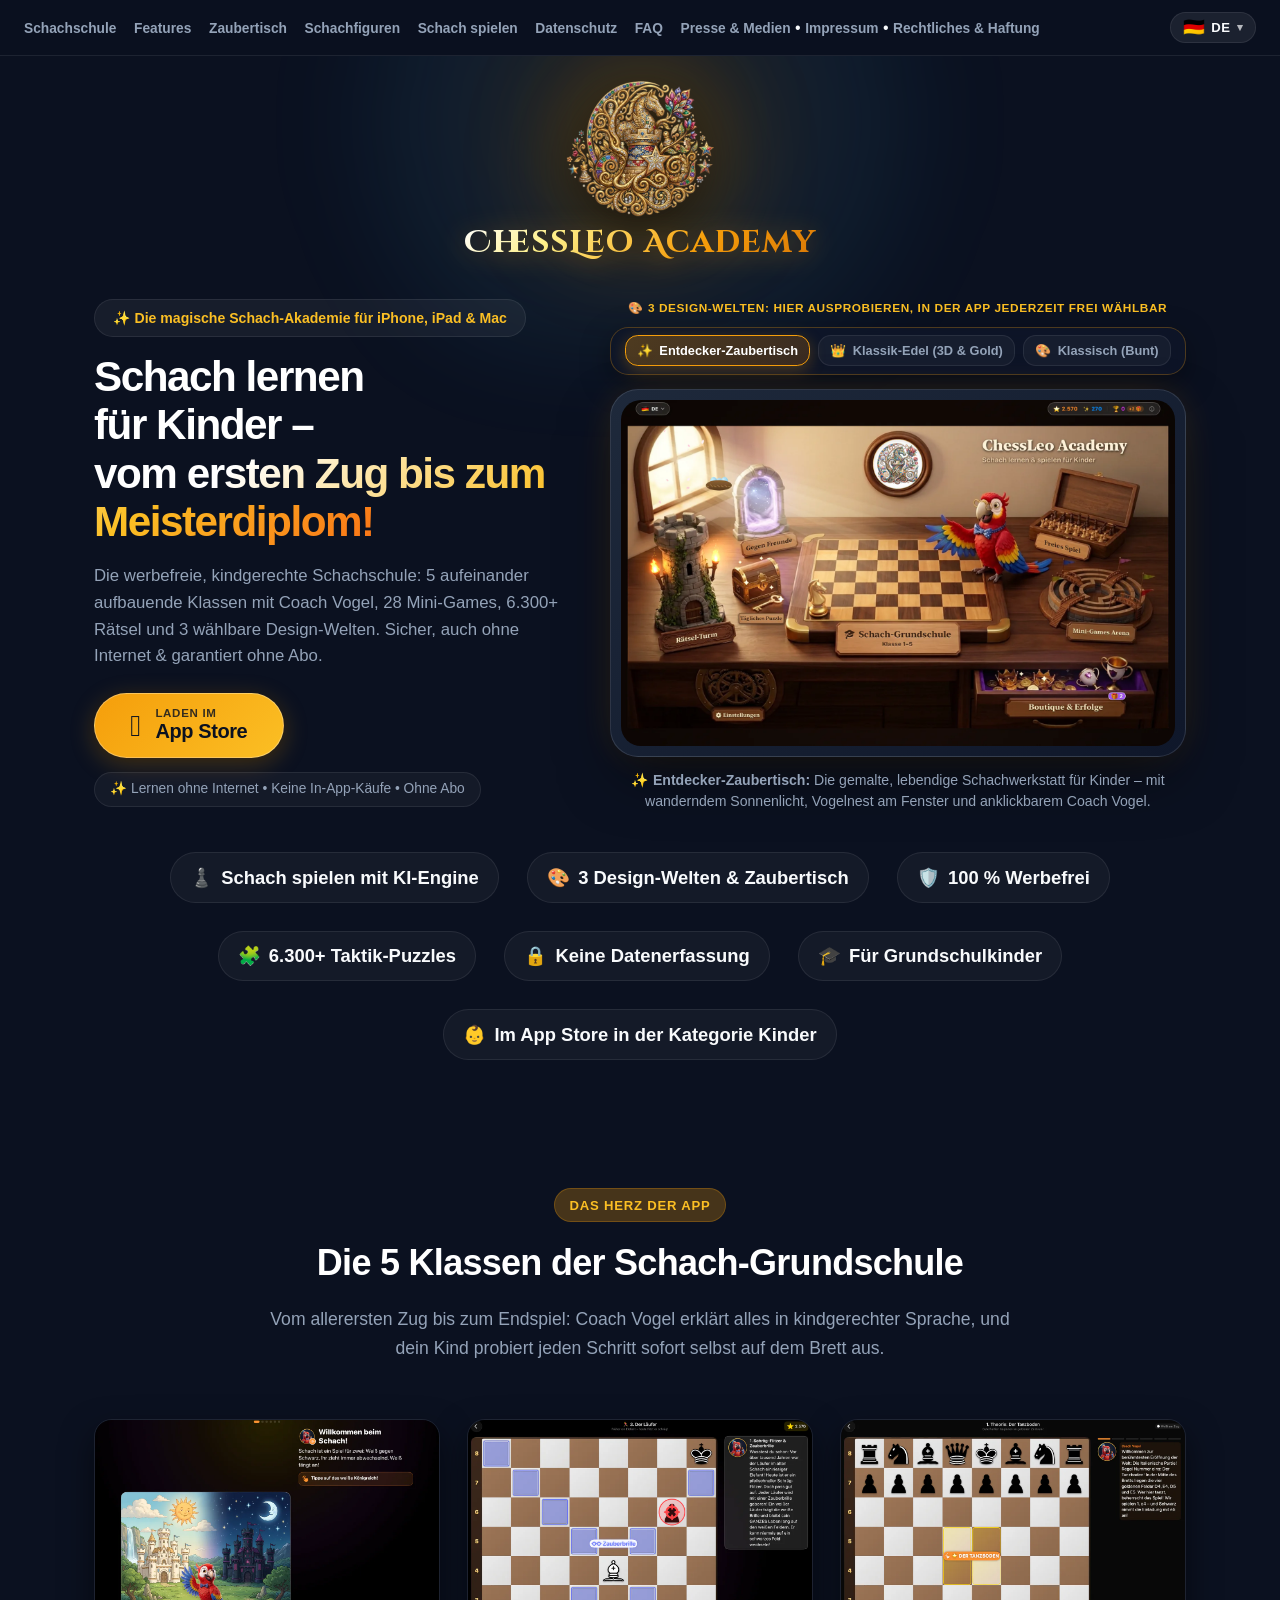
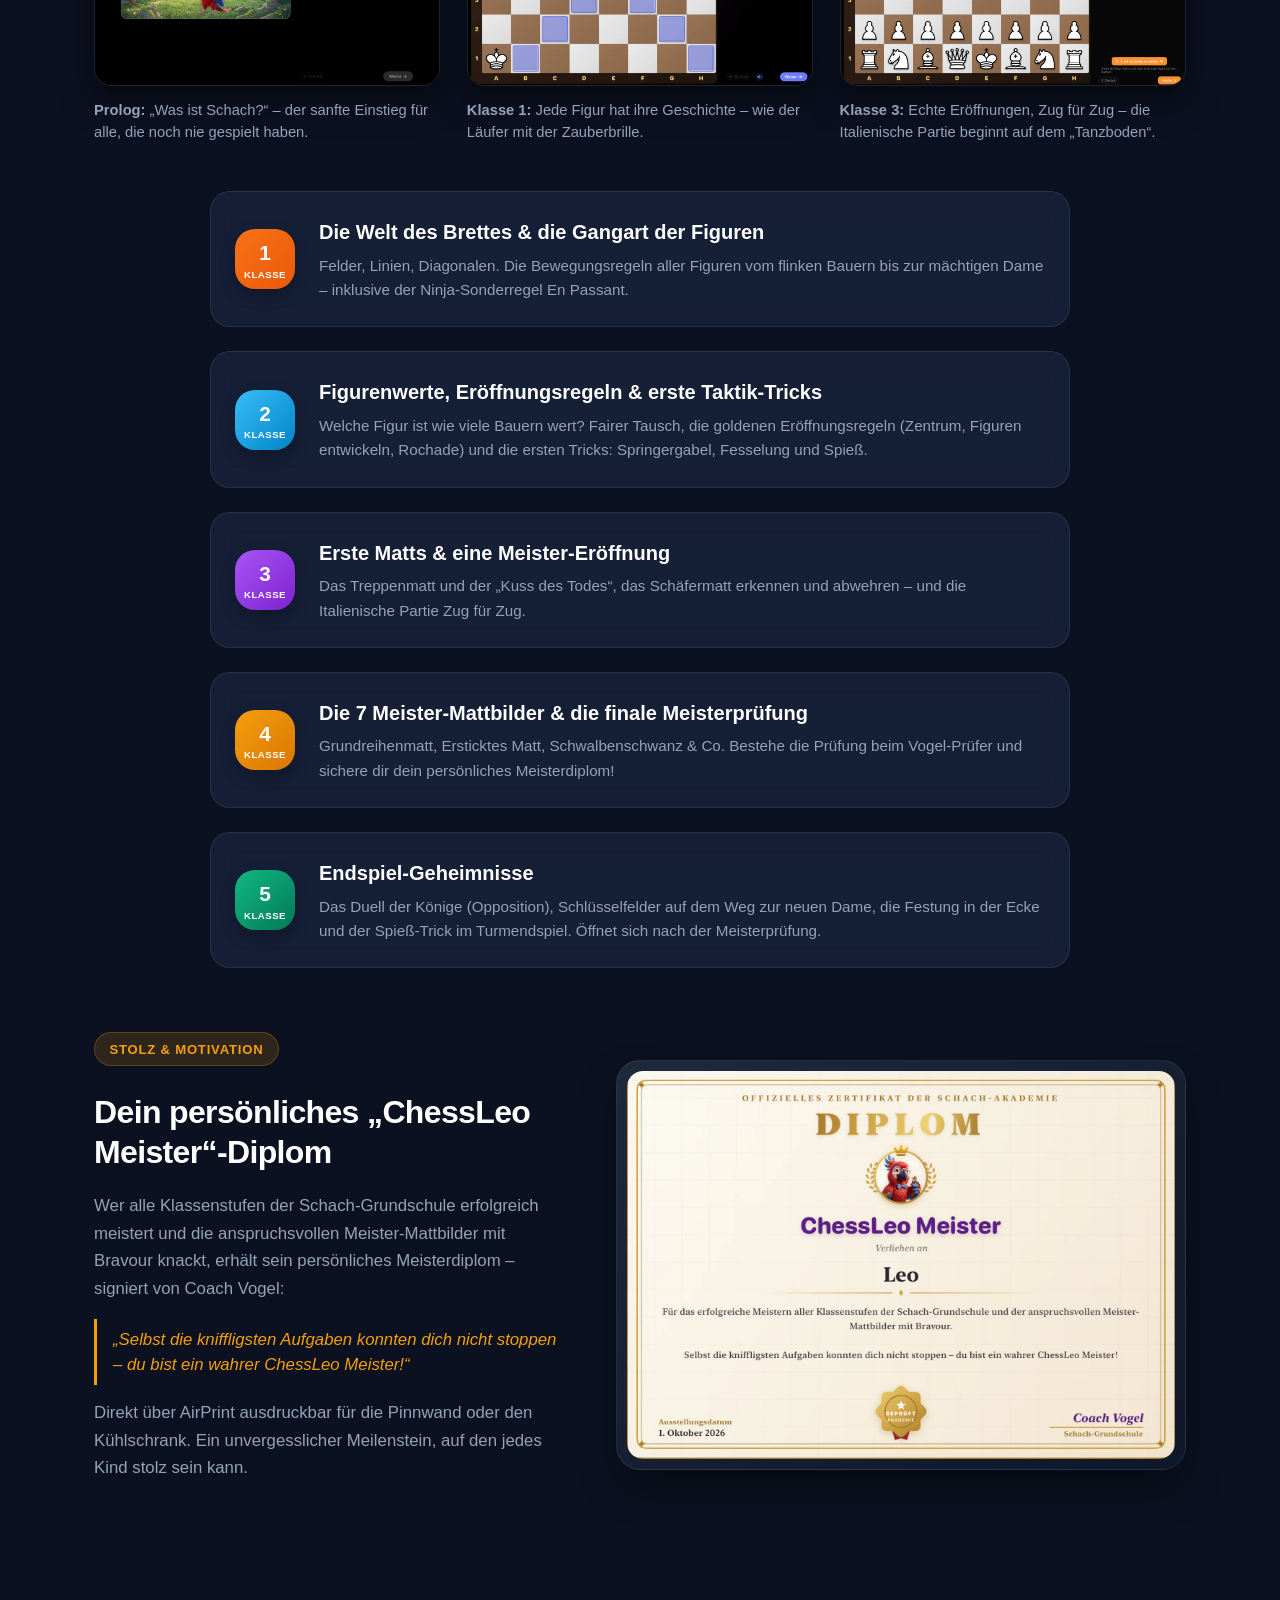
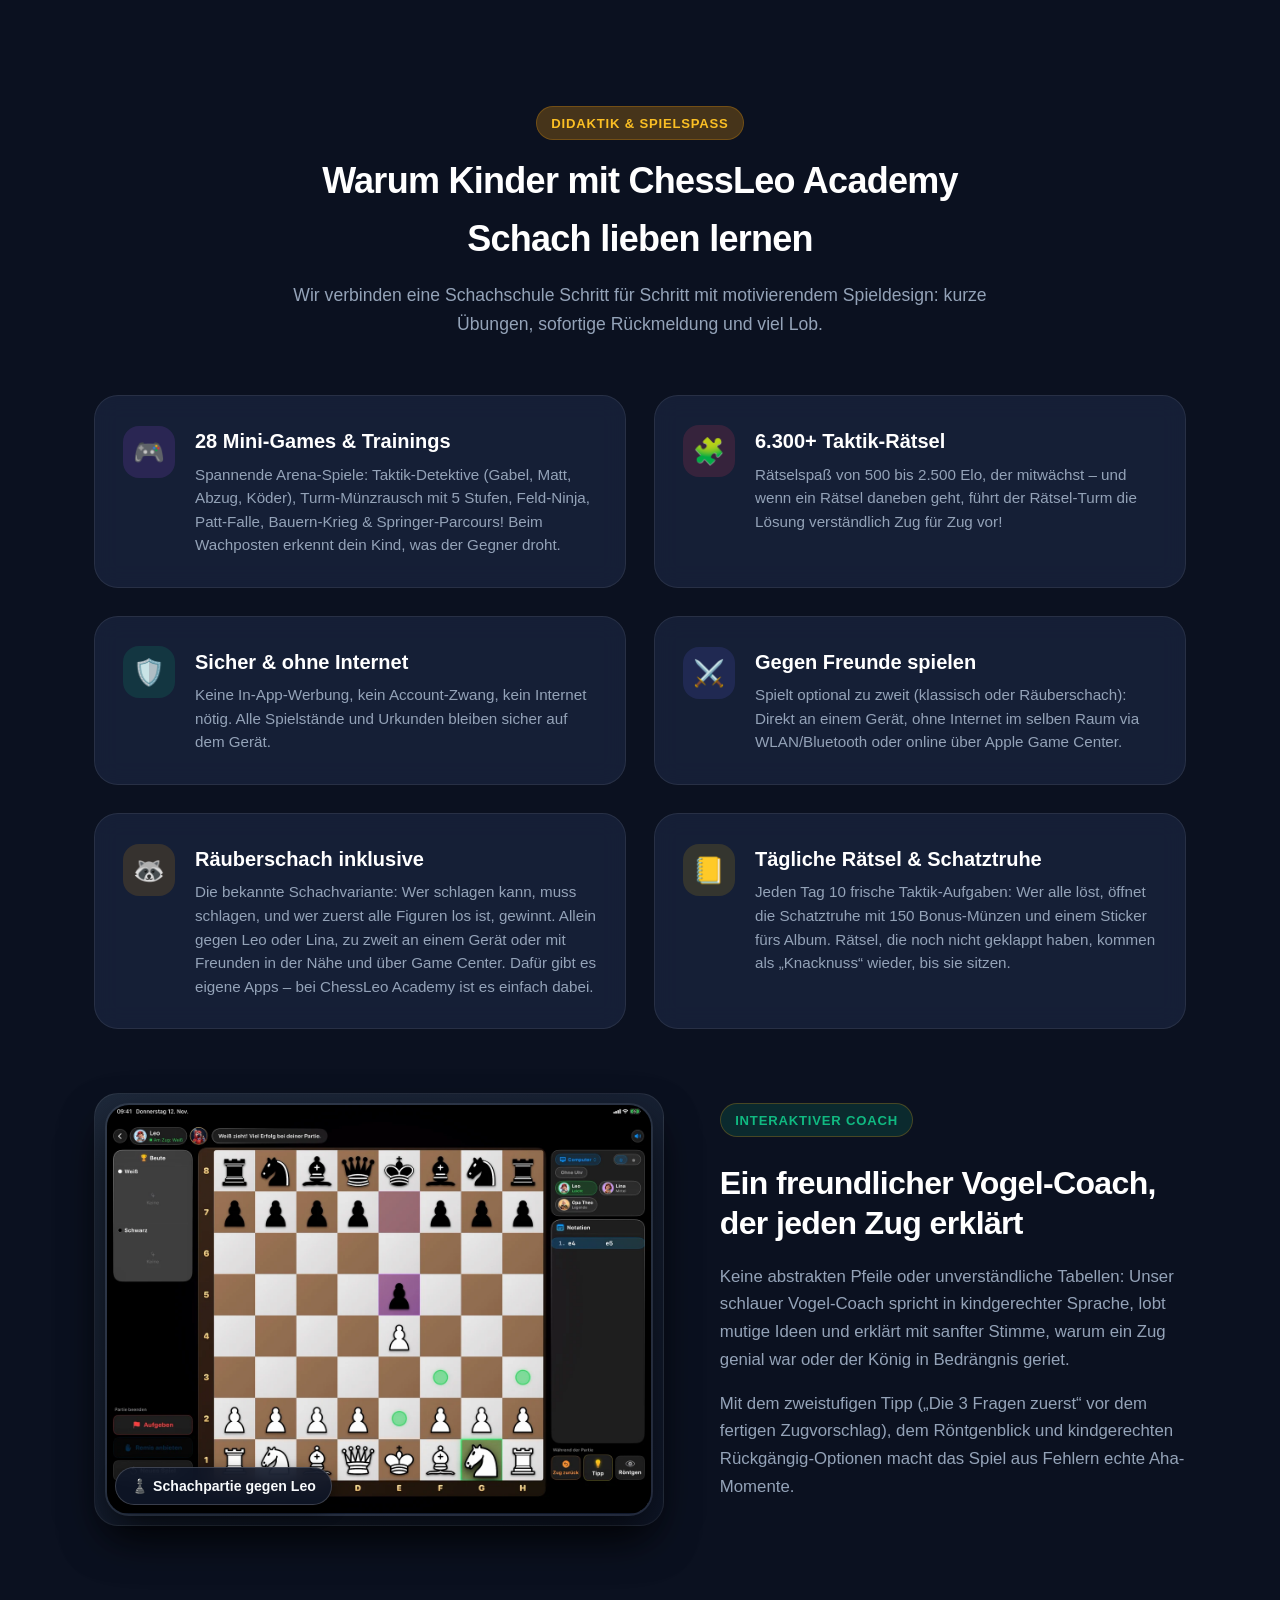
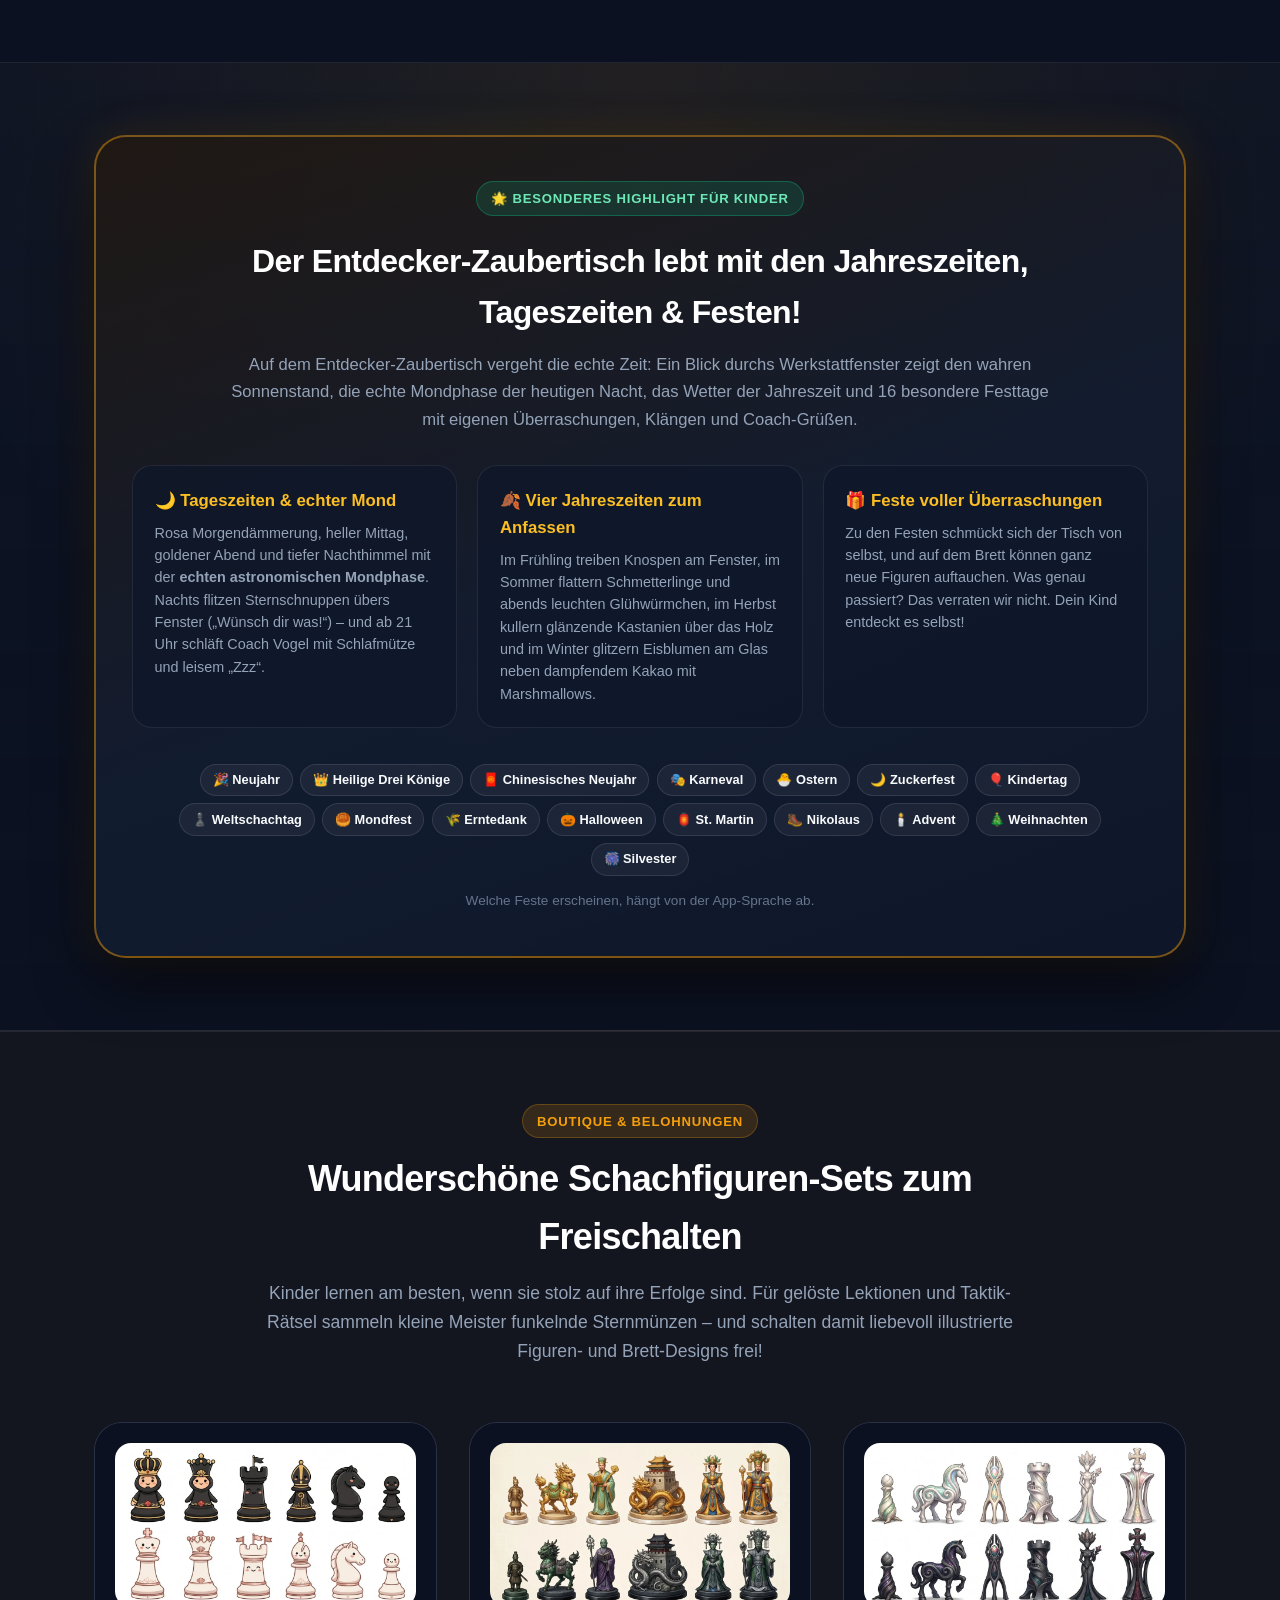
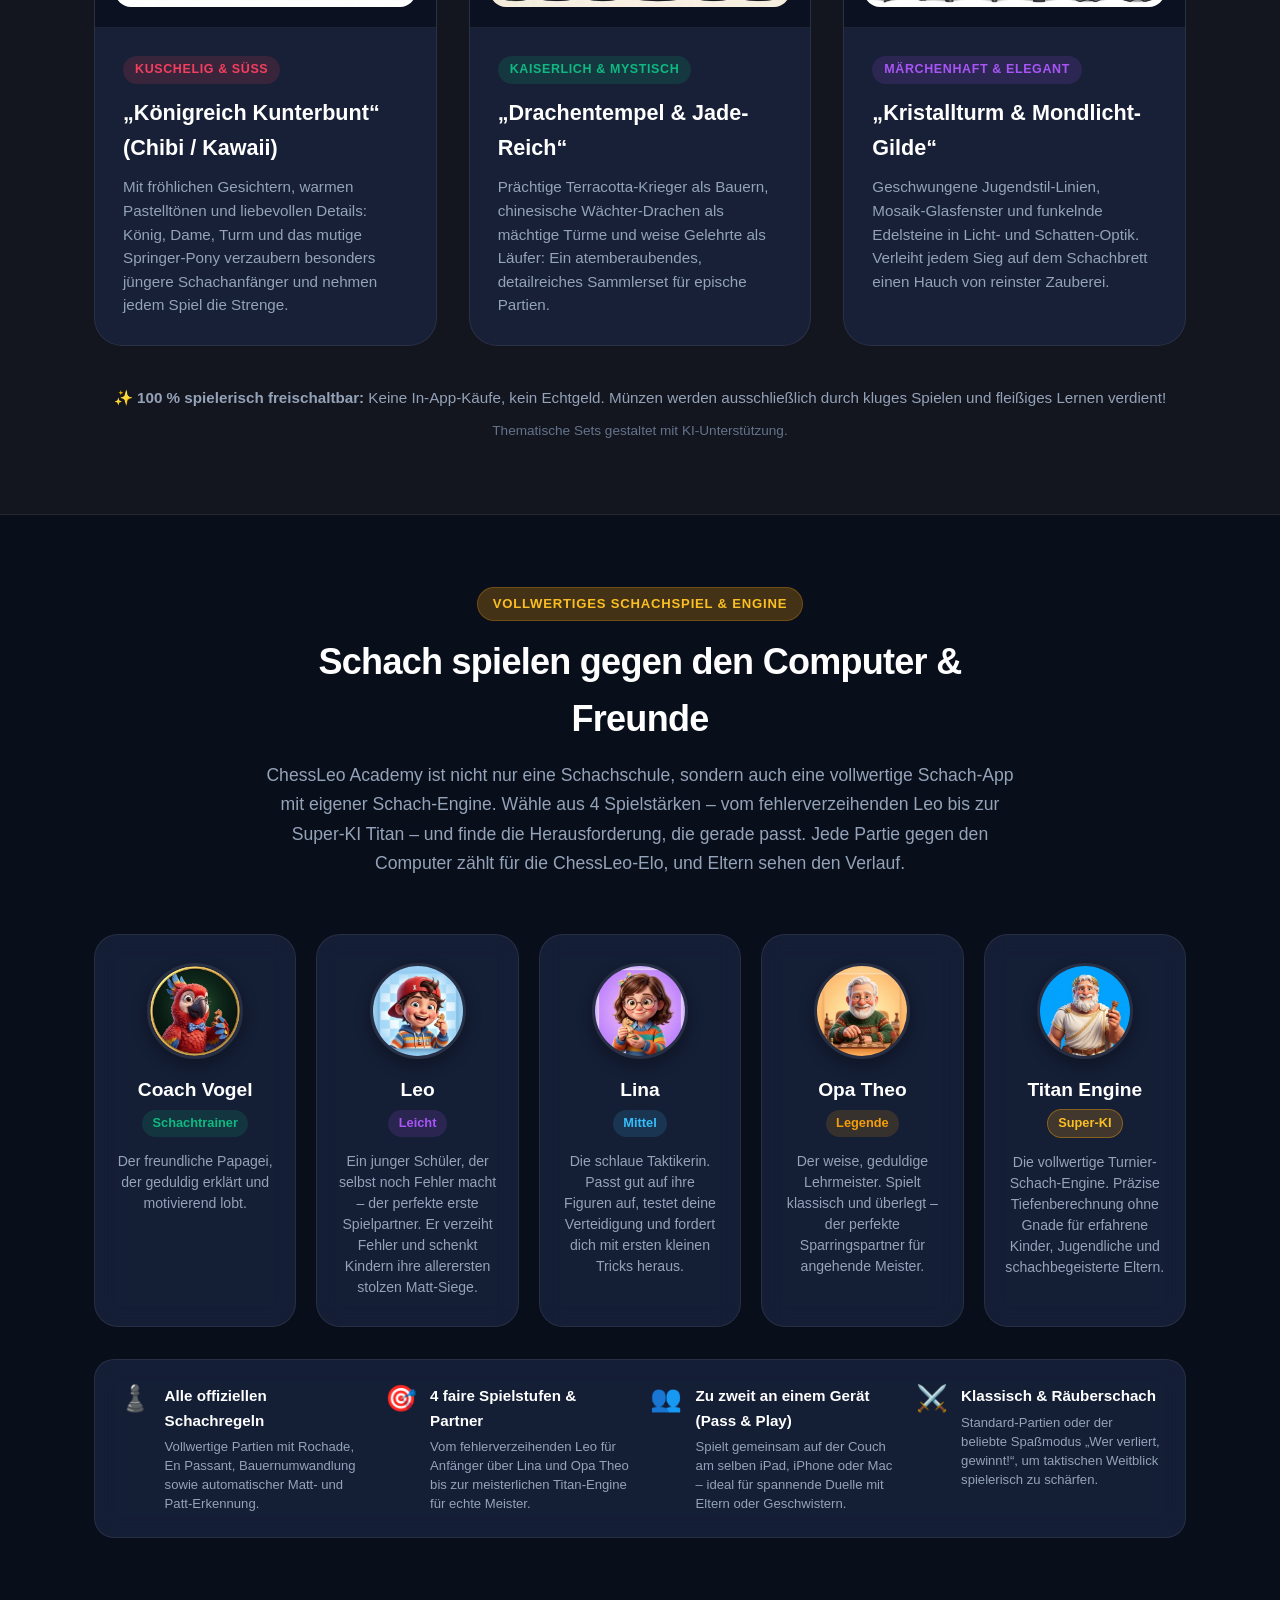
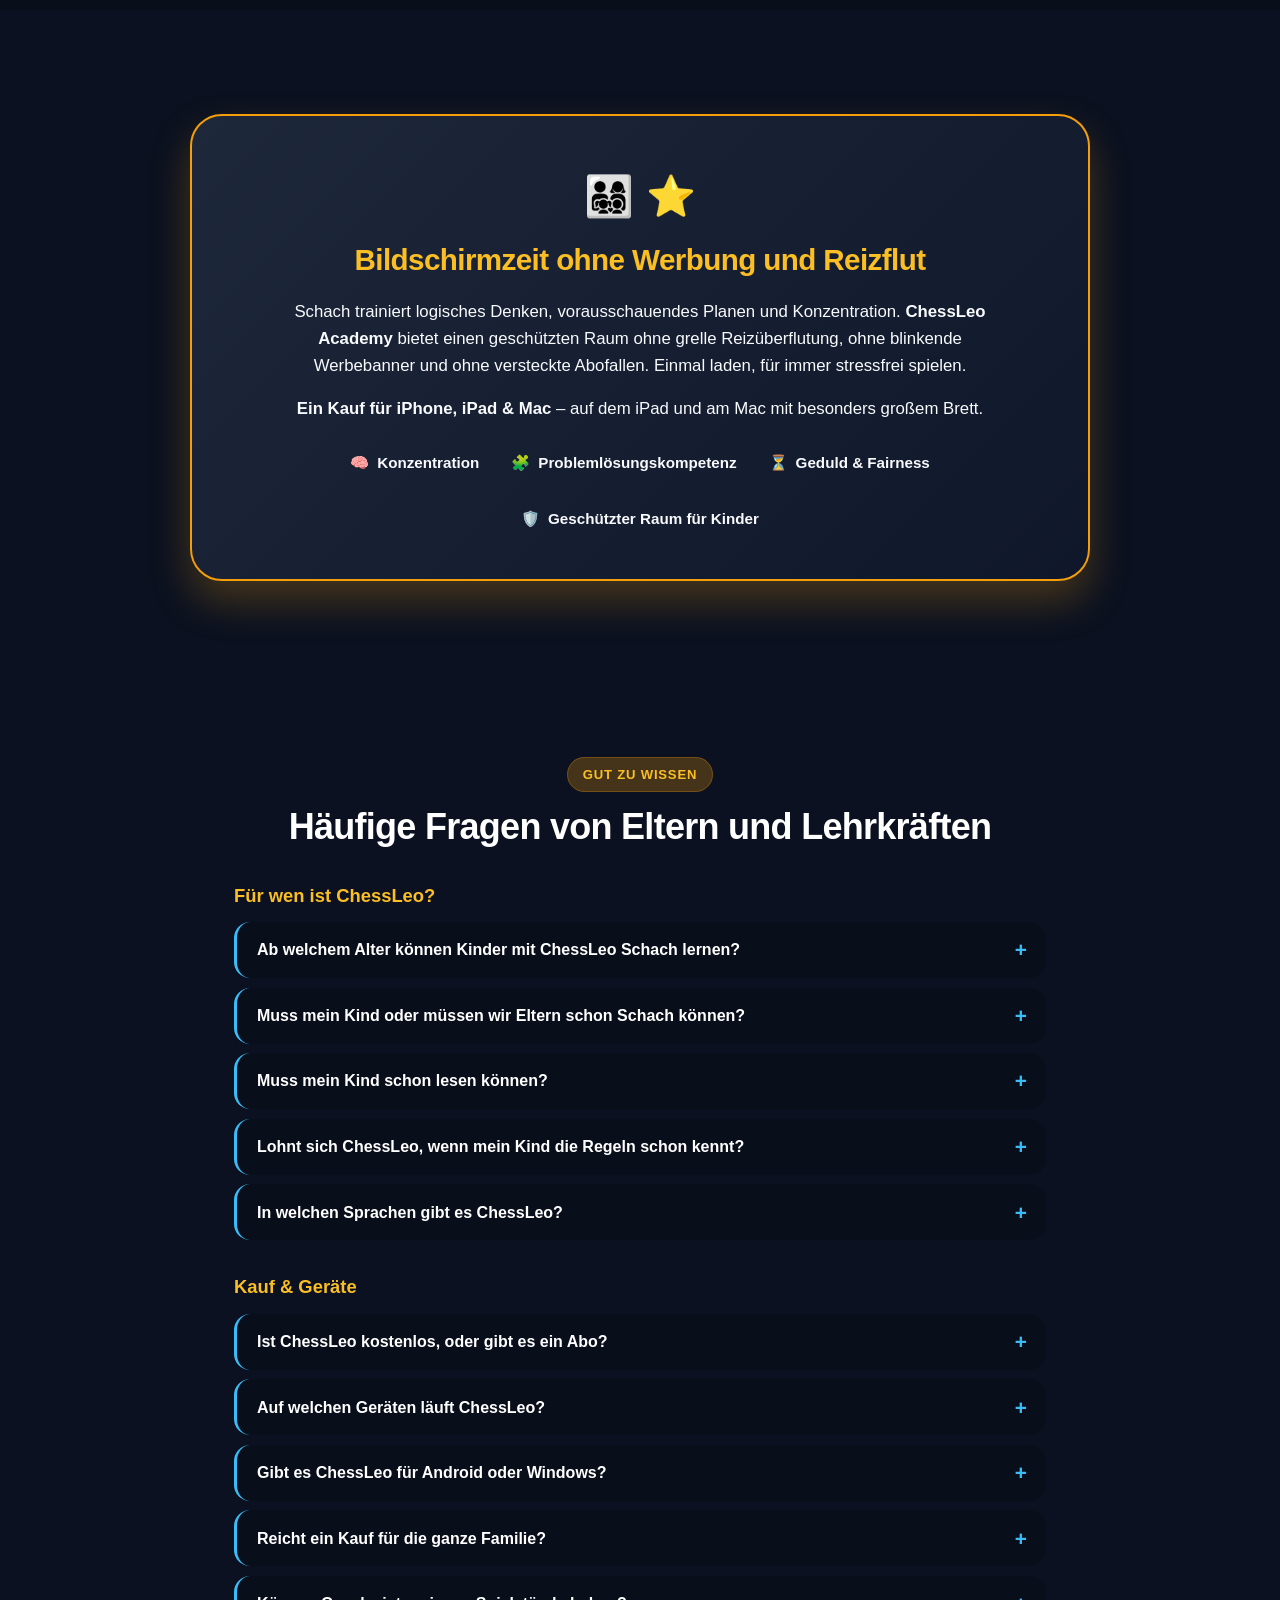
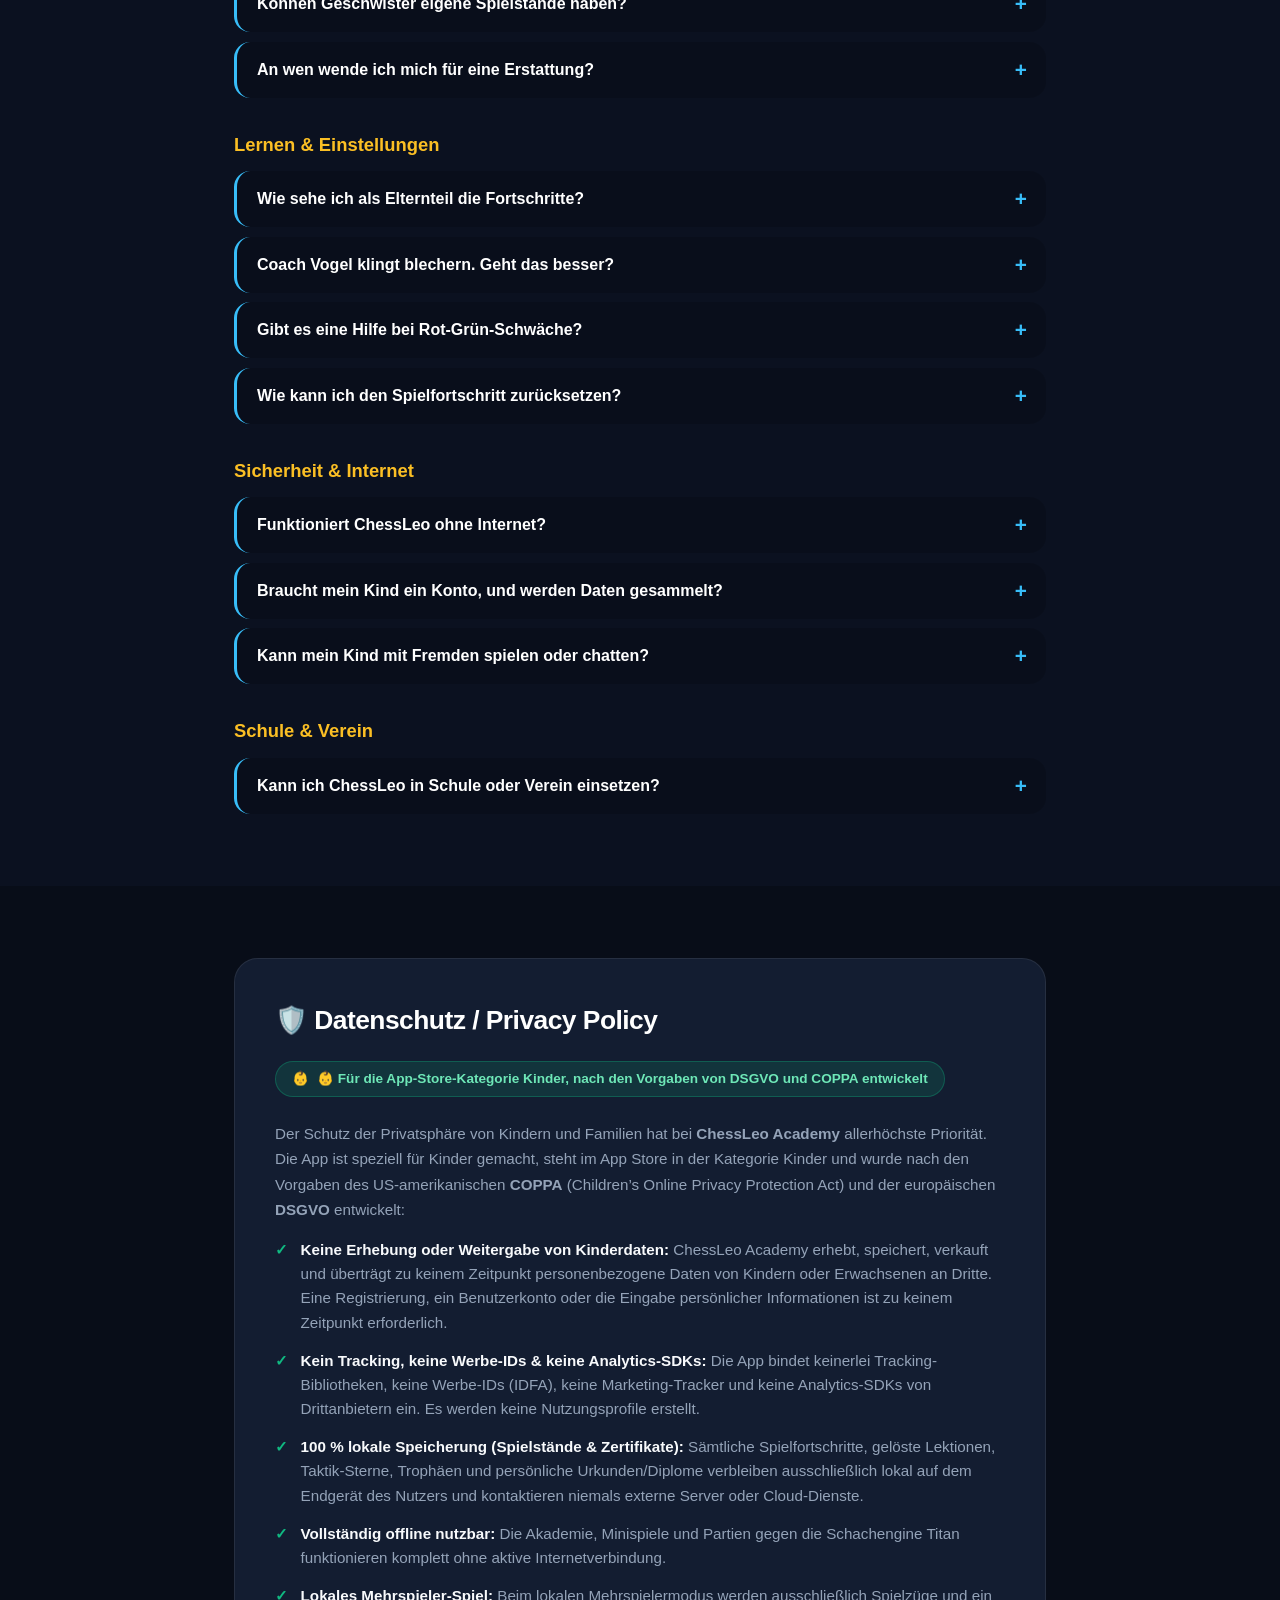
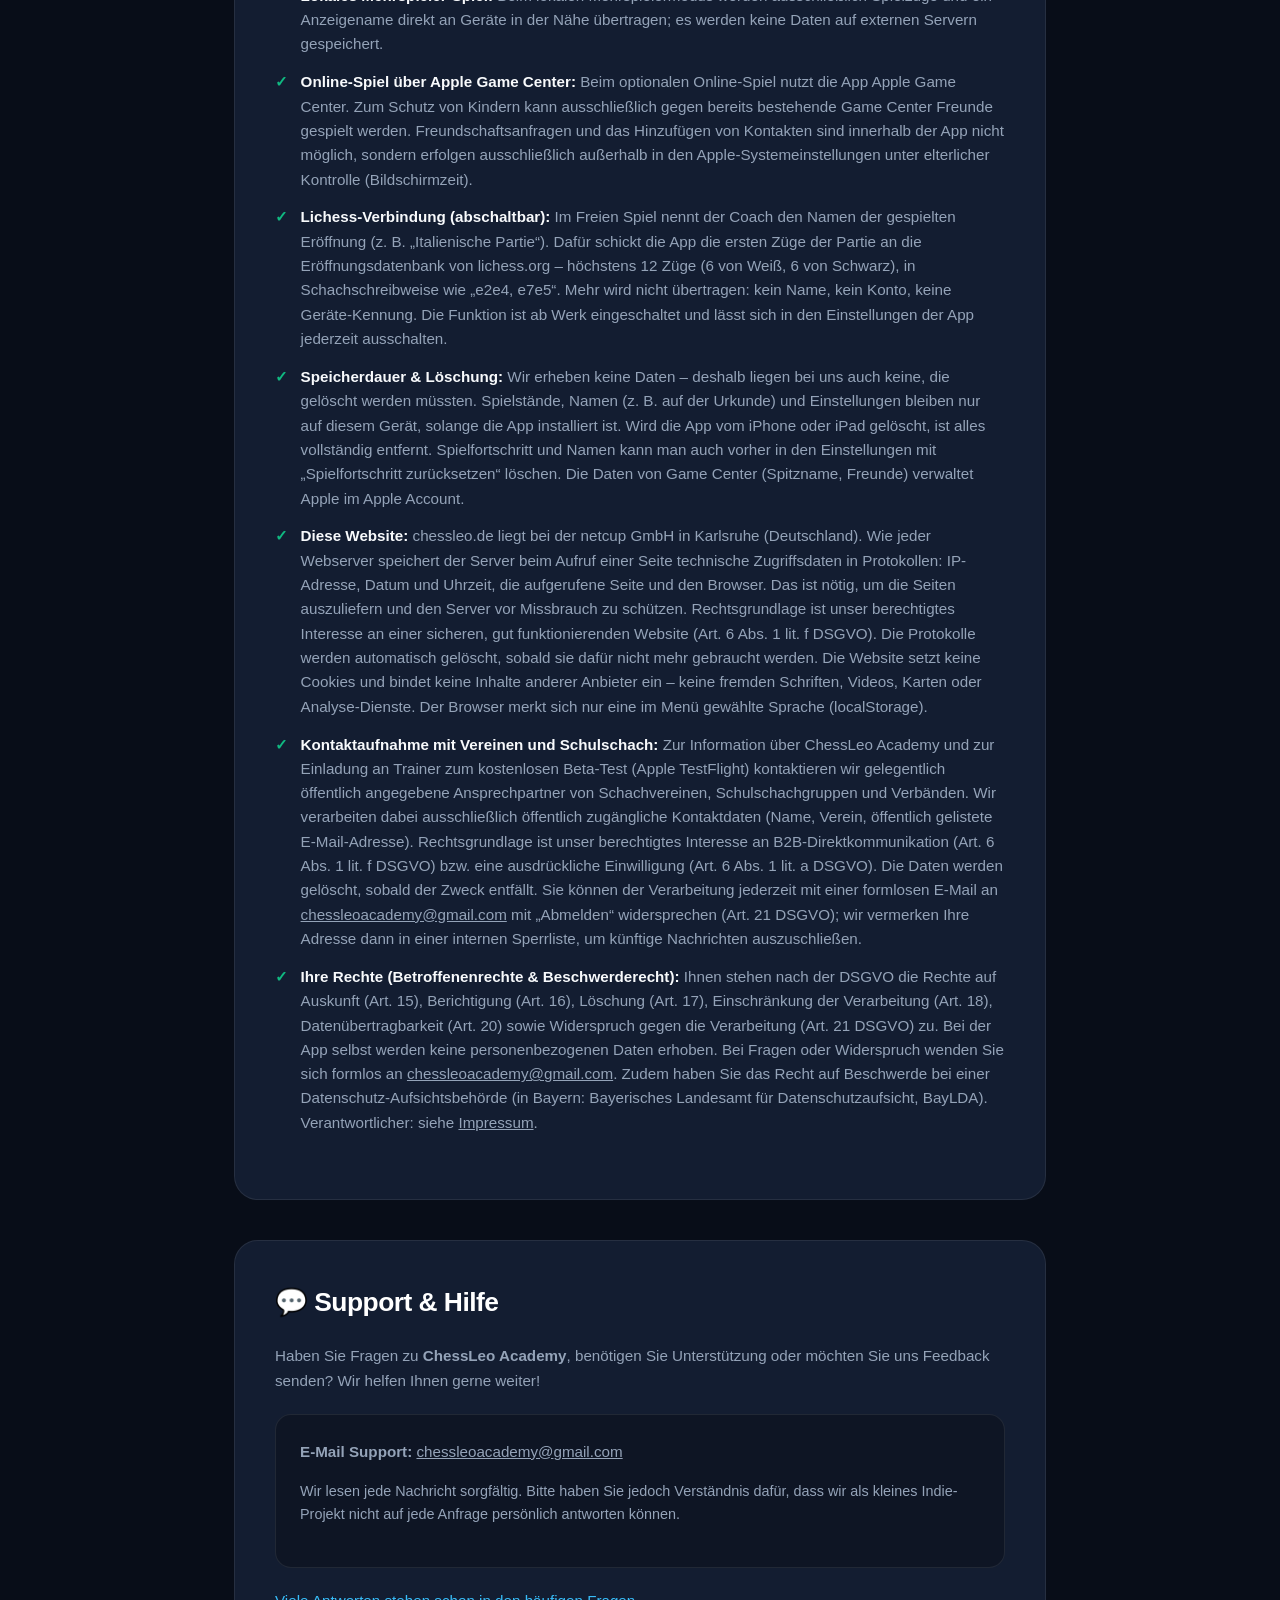
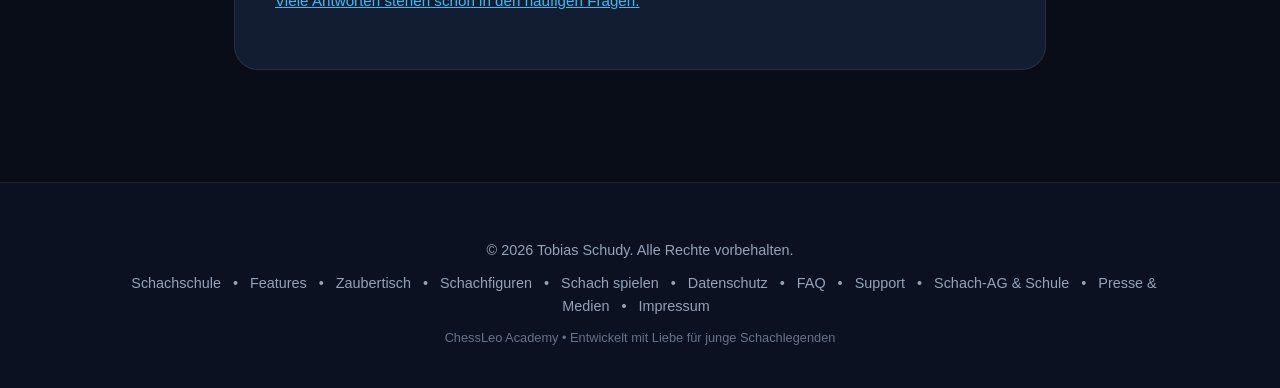
==== commit 56d1071a: "Credit Cburnett for the classic pieces in the imprint and press kits The imprint gets a section "Sch" ====
--- a/index.html
+++ b/index.html
@@ -9,10 +9,10 @@
     }
   </script>
   <meta name="viewport" content="width=device-width, initial-scale=1.0">
-  <title>ChessLeo Academy – Die magische Schachschule für Kinder (iPhone, iPad &amp; Mac)</title>
+  <title>Schach lernen für Kinder – ChessLeo, App ohne Werbung</title>
   <meta name="robots" content="index, follow">
   <meta name="google" content="notranslate">
-  <meta name="description" content="ChessLeo Academy: Die kindgerechte, werbefreie Schachschule für iPhone, iPad &amp; Mac. 5 Klassen mit Coach Vogel, 27 Mini-Games, 6.300+ Rätsel &amp; 3 Design-Welten. Sicher &amp; auch ohne Internet nutzbar.">
+  <meta name="description" content="Schach lernen ab der Grundschule: 5 Klassen mit Coach Vogel, der vorliest, 28 Minispiele und 6.300+ Rätsel. Ohne Werbung und Abo, für iPhone, iPad &amp; Mac.">
 
   <!-- Apple Smart App Banner (Safari auf iOS/iPadOS) -->
   <meta name="apple-itunes-app" content="app-id=6814943166, affiliate-data=ct=chessleo&amp;pt=129481811">
@@ -28,6 +28,7 @@
   <link rel="alternate" hreflang="fr" href="https://chessleo.de/fr/">
   <link rel="alternate" hreflang="tr" href="https://chessleo.de/tr/">
   <link rel="alternate" hreflang="zh-Hans" href="https://chessleo.de/zh/">
+  <link rel="alternate" hreflang="zh-Hant" href="https://chessleo.de/zh-hant/">
   <link rel="alternate" hreflang="x-default" href="https://chessleo.de/en/">
   <meta property="og:locale" content="de_DE">
   <meta property="og:locale:alternate" content="en_US">
@@ -35,6 +36,7 @@
   <meta property="og:locale:alternate" content="fr_FR">
   <meta property="og:locale:alternate" content="tr_TR">
   <meta property="og:locale:alternate" content="zh_CN">
+  <meta property="og:locale:alternate" content="zh_TW">
   <script type="application/ld+json">
   {
     "@context": "https://schema.org",
@@ -42,7 +44,7 @@
     "name": "ChessLeo Academy",
     "url": "https://chessleo.de/",
     "inLanguage": "de",
-    "description": "ChessLeo Academy: Die kindgerechte, werbefreie Schachschule für iPhone, iPad & Mac. 5 Klassen mit Coach Vogel, 27 Mini-Games, 6.300+ Rätsel & 3 Design-Welten. Sicher & auch ohne Internet nutzbar.",
+    "description": "Schach lernen ab der Grundschule: 5 Klassen mit Coach Vogel, der vorliest, 28 Minispiele und 6.300+ Rätsel. Ohne Werbung und Abo, für iPhone, iPad & Mac.",
     "applicationCategory": "EducationalApplication",
     "operatingSystem": "iOS, iPadOS, macOS",
     "image": "https://chessleo.de/assets/og-logo.jpg",
@@ -67,8 +69,8 @@
   </script>
   <!-- SEO-LANG:END -->
   <meta property="og:url" content="https://chessleo.de/">
-  <meta property="og:title" content="ChessLeo Academy – Die magische Schachschule für Kinder">
-  <meta property="og:description" content="Die kindgerechte, werbefreie Schachschule für iPhone, iPad &amp; Mac. 5 Klassen mit Coach Vogel, 27 Mini-Games, 6.300+ Rätsel &amp; 3 Design-Welten. Sicher &amp; auch ohne Internet nutzbar.">
+  <meta property="og:title" content="Schach lernen für Kinder – ChessLeo, App ohne Werbung">
+  <meta property="og:description" content="Schach lernen ab der Grundschule: 5 Klassen mit Coach Vogel, der vorliest, 28 Minispiele und 6.300+ Rätsel. Ohne Werbung und Abo, für iPhone, iPad &amp; Mac.">
   <meta property="og:image" content="https://chessleo.de/assets/og-logo.jpg?v=20261101">
   <meta property="og:image:type" content="image/jpeg">
   <meta property="og:image:width" content="1200">
@@ -77,8 +79,8 @@
 
   <!-- Twitter Card -->
   <meta name="twitter:card" content="summary_large_image">
-  <meta name="twitter:title" content="ChessLeo Academy – Die magische Schachschule für Kinder">
-  <meta name="twitter:description" content="Die kindgerechte, werbefreie Schachschule für iPhone, iPad &amp; Mac. 5 Klassen mit Coach Vogel, 27 Mini-Games, 6.300+ Rätsel &amp; 3 Design-Welten. Sicher &amp; auch ohne Internet nutzbar.">
+  <meta name="twitter:title" content="Schach lernen für Kinder – ChessLeo, App ohne Werbung">
+  <meta name="twitter:description" content="Schach lernen ab der Grundschule: 5 Klassen mit Coach Vogel, der vorliest, 28 Minispiele und 6.300+ Rätsel. Ohne Werbung und Abo, für iPhone, iPad &amp; Mac.">
   <meta name="twitter:image" content="https://chessleo.de/assets/og-logo.jpg?v=20261101">
 
   <!-- Favicon / Apple Touch Icon -->
@@ -808,7 +810,7 @@
     /* --- PIECE SETS SHOWCASE --- */
     .pieces-grid {
       display: grid;
-      grid-template-columns: repeat(auto-fit, minmax(320px, 1fr));
+      grid-template-columns: repeat(auto-fit, minmax(min(100%, 320px), 1fr));
       gap: 2rem;
     }
 
@@ -1191,19 +1193,71 @@
       word-break: break-word;
     }
 
+    .faq-container {
+      max-width: 860px;
+    }
+
+    #faq .section-header {
+      margin-bottom: 1rem;
+    }
+
+    #faq .section-title {
+      line-height: 1.25;
+    }
+
+    .faq-group {
+      margin: 2rem 0 0.75rem;
+      font-size: 1.15rem;
+      color: var(--gold-light);
+    }
+
     .faq-item {
-      margin-top: 1.25rem;
-      padding: 1rem 1.25rem;
+      margin-top: 0.6rem;
       background: rgba(0, 0, 0, 0.15);
       border-radius: 1rem;
       border-left: 3px solid var(--accent);
     }
 
-    .faq-item b {
-      display: block;
-      margin-bottom: 0.35rem;
-      font-size: 1rem;
+    .faq-item summary {
+      position: relative;
+      padding: 0.95rem 3rem 0.95rem 1.25rem;
+      font-weight: 700;
       color: #ffffff;
+      cursor: pointer;
+      list-style: none;
+    }
+
+    .faq-item summary::-webkit-details-marker {
+      display: none;
+    }
+
+    .faq-item summary::after {
+      content: "+";
+      position: absolute;
+      right: 1.2rem;
+      top: 0.7rem;
+      font-size: 1.3rem;
+      color: var(--accent);
+    }
+
+    .faq-item[open] summary::after {
+      content: "–";
+    }
+
+    .faq-item p {
+      padding: 0 1.25rem 1rem;
+      color: var(--text-muted);
+      overflow-wrap: anywhere;
+    }
+
+    .faq-item a,
+    .legal-card a {
+      color: var(--accent);
+    }
+
+    #faq,
+    .faq-item {
+      scroll-margin-top: 4.5rem;
     }
 
     /* --- FOOTER --- */
@@ -1628,7 +1682,7 @@
         <li><a href="#boutique" data-i18n="nav_pieces">Schachfiguren</a></li>
         <li><a href="#characters" data-i18n="nav_characters">Schach spielen</a></li>
         <li><a href="#privacy" data-i18n="nav_privacy">Datenschutz</a></li>
-        <li><a href="#support" data-i18n="nav_support">Support</a></li>
+        <li><a href="#faq" data-i18n="nav_faq">FAQ</a></li>
         <li class="nav-meta"><a href="/presse.html" data-i18n="nav_press">Presse &amp; Medien</a>
         <span class="nav-sep" aria-hidden="true">•</span>
         <a href="/impressum.html" data-i18n="nav_imprint">Impressum</a>
@@ -1666,8 +1720,12 @@
               <span class="lang-name">Türkçe</span>
             </a>
             <a class="lang-dropdown-item" data-lang="zh" href="/zh/" hreflang="zh-Hans" role="menuitem">
-              <span class="lang-flag">🇨🇳</span>
+              <span class="lang-flag">简</span>
               <span class="lang-name">简体中文</span>
+            </a>
+            <a class="lang-dropdown-item" data-lang="zh-hant" href="/zh-hant/" hreflang="zh-Hant" role="menuitem">
+              <span class="lang-flag">繁</span>
+              <span class="lang-name">繁體中文</span>
             </a>
           </div>
         </div>
@@ -1746,10 +1804,10 @@
               <span class="hero-badge" data-i18n="hero_badge">✨ Die magische Schach-Akademie für iPhone, iPad &amp; Mac</span>
             </div>
             <h1 class="hero-title">
-              <span data-i18n="hero_title_1">Schach spielend meistern&nbsp;–</span><br>
+              <span data-i18n="hero_title_1">Schach lernen für&nbsp;Kinder&nbsp;–</span><br>
               <span class="gradient-text" data-i18n="hero_title_2">vom ersten Zug bis zum Meisterdiplom!</span>
             </h1>
-            <p class="hero-subline" data-i18n="hero_subline">Die werbefreie, kindgerechte Schachschule: 5 aufeinander aufbauende Klassen mit Coach Vogel, 27 Mini-Games, 6.300+ Rätsel und 3 wählbare Design-Welten. Sicher, auch ohne Internet &amp; garantiert ohne Abo.</p>
+            <p class="hero-subline" data-i18n="hero_subline">Die werbefreie, kindgerechte Schachschule: 5 aufeinander aufbauende Klassen mit Coach Vogel, 28 Mini-Games, 6.300+ Rätsel und 3 wählbare Design-Welten. Sicher, auch ohne Internet &amp; garantiert ohne Abo.</p>
 
             <!-- HERO CTA: APP STORE DOWNLOAD -->
             <div class="hero-cta-wrap" id="download">
@@ -1783,7 +1841,8 @@
                     es: ['Solo <b>{new}</b> en lugar de <s>{old}</s>', 'Precio rebajado durante unos días'],
                     fr: ['Seulement <b>{new}</b> au lieu de <s>{old}</s>', 'Prix réduit pendant quelques jours'],
                     tr: ['<s>{old}</s> yerine sadece <b>{new}</b>', 'Birkaç günlüğüne indirimli fiyat'],
-                    zh: ['限时仅需 <b>{new}</b>，原价 <s>{old}</s>', '限时降价']
+                    zh: ['限时仅需 <b>{new}</b>，原价 <s>{old}</s>', '限时降价'],
+                    'zh-hant': ['限時只要 <b>{new}</b>，原價 <s>{old}</s>', '限時降價']
                   };
                   var now = Date.now();
                   var live = now >= Date.parse('2026-11-23T10:00:00+01:00') && now < Date.parse('2026-12-01T00:00:00+01:00');
@@ -1824,7 +1883,7 @@
                     if (price[2] >= price[1]) return;
                     var digits = (price[1] % 1 || price[2] % 1) ? 2 : 0;
                     // The page language alone picks the symbol, so other dollars stay clear (A$, CA$, MXN, US$).
-                    var locale = pageLang === 'zh' ? 'zh-Hans' : pageLang;
+                    var locale = pageLang === 'zh' ? 'zh-Hans' : pageLang === 'zh-hant' ? 'zh-Hant' : pageLang;
                     title = texts[0].replace('{new}', money(price[2], price[0], locale, digits))
                                     .replace('{old}', money(price[1], price[0], locale, digits));
                   }
@@ -2001,8 +2060,8 @@
               🎮
             </div>
             <div class="feature-card-body">
-              <h3 data-i18n="feat_card2_title">27 Mini-Games &amp; Trainings</h3>
-            <p data-i18n="feat_card2_text">Spannende Arena-Spiele: Taktik-Detektive (Gabel, Matt, Abzug, Köder), Turm-Münzrausch mit 5 Stufen, Feld-Ninja, Patt-Falle, Bauern-Krieg &amp; Springer-Parcours!</p>
+              <h3 data-i18n="feat_card2_title">28 Mini-Games &amp; Trainings</h3>
+            <p data-i18n="feat_card2_text">Spannende Arena-Spiele: Taktik-Detektive (Gabel, Matt, Abzug, Köder), Turm-Münzrausch mit 5 Stufen, Feld-Ninja, Patt-Falle, Bauern-Krieg &amp; Springer-Parcours! Beim Wachposten erkennt dein Kind, was der Gegner droht.</p>
             </div>
           </div>
 
@@ -2052,7 +2111,7 @@
             </div>
             <div class="feature-card-body">
               <h3 data-i18n="feat_card8_title">Tägliche Rätsel &amp; Schatztruhe</h3>
-            <p data-i18n="feat_card8_text">Jeden Tag 10 frische Taktik-Aufgaben: Wer alle löst, öffnet die Schatztruhe mit 150 Bonus-Münzen. Rätsel, die noch nicht geklappt haben, kommen als „Knacknuss“ wieder, bis sie sitzen.</p>
+            <p data-i18n="feat_card8_text">Jeden Tag 10 frische Taktik-Aufgaben: Wer alle löst, öffnet die Schatztruhe mit 150 Bonus-Münzen und einem Sticker fürs Album. Rätsel, die noch nicht geklappt haben, kommen als „Knacknuss“ wieder, bis sie sitzen.</p>
             </div>
           </div>
         </div>
@@ -2190,7 +2249,7 @@
         <div class="section-header">
           <span class="section-tag" data-i18n="char_tag">Vollwertiges Schachspiel &amp; Engine</span>
           <h2 class="section-title" data-i18n="char_title">Schach spielen gegen den Computer &amp; Freunde</h2>
-          <p class="section-desc" data-i18n="char_desc">ChessLeo Academy ist nicht nur eine Schachschule, sondern auch eine vollwertige Schach-App mit eigener Schach-Engine. Wähle aus 4 Spielstärken – vom fehlerverzeihenden Leo bis zur Super-KI Titan – und finde die Herausforderung, die gerade passt.</p>
+          <p class="section-desc" data-i18n="char_desc">ChessLeo Academy ist nicht nur eine Schachschule, sondern auch eine vollwertige Schach-App mit eigener Schach-Engine. Wähle aus 4 Spielstärken – vom fehlerverzeihenden Leo bis zur Super-KI Titan – und finde die Herausforderung, die gerade passt. Jede Partie gegen den Computer zählt für die ChessLeo-Elo, und Eltern sehen den Verlauf.</p>
         </div>
 
         <div class="characters-grid">
@@ -2284,6 +2343,97 @@
             <div class="pillar"><span>🛡️</span> <span data-i18n="pillar_safe">Geschützter Raum für Kinder</span></div>
           </div>
         </div>
+      </div>
+    </section>
+
+    <!-- FAQ: before the legal block, so parents find it -->
+    <section id="faq">
+      <div class="container faq-container">
+        <div class="section-header">
+          <span class="section-tag" data-i18n="faq_tag">Gut zu wissen</span>
+          <h2 class="section-title" data-i18n="faq_title">Häufige Fragen von Eltern und Lehrkräften</h2>
+        </div>
+        <h3 class="faq-group" data-i18n="faq_group_start">Für wen ist ChessLeo?</h3>
+        <details class="faq-item" id="faq-age">
+          <summary data-i18n="faq_age_q">Ab welchem Alter können Kinder mit ChessLeo Schach lernen?</summary>
+          <p data-i18n="faq_age_a">ChessLeo ist für Grundschulkinder von etwa 6 bis 10 Jahren gemacht. Im App Store steht die App in der Kategorie Kinder, Altersband 6 bis 8 Jahre. Jüngere Kinder brauchen meist einen Erwachsenen an ihrer Seite, ältere können als Anfänger einsteigen.</p>
+        </details>
+        <details class="faq-item" id="faq-beginner">
+          <summary data-i18n="faq_beginner_q">Muss mein Kind oder müssen wir Eltern schon Schach können?</summary>
+          <p data-i18n="faq_beginner_a">Nein. Der Prolog „Was ist Schach?“ erklärt, worum es geht. Die 1. Klasse beginnt beim Brett und stellt jede Figur einzeln vor.</p>
+        </details>
+        <details class="faq-item" id="faq-reading">
+          <summary data-i18n="faq_reading_q">Muss mein Kind schon lesen können?</summary>
+          <p data-i18n="faq_reading_a">Sicher lesen muss es noch nicht: Coach Vogel liest jede Lektion vor. Bei Menüs und Einstellungen hilft am Anfang ein Erwachsener.</p>
+        </details>
+        <details class="faq-item" id="faq-advanced">
+          <summary data-i18n="faq_advanced_q">Lohnt sich ChessLeo, wenn mein Kind die Regeln schon kennt?</summary>
+          <p data-i18n="faq_advanced_a">Ja. Nach den Grundregeln folgen Taktik, Mattbilder und Endspiele, dazu Rätsel von 500 bis 2.500 Elo und Gegner von Leo bis Titan. Die Klassen öffnen sich der Reihe nach, die erste geht mit Vorwissen schneller.</p>
+        </details>
+        <details class="faq-item" id="faq-languages">
+          <summary data-i18n="faq_languages_q">In welchen Sprachen gibt es ChessLeo?</summary>
+          <p data-i18n="faq_languages_a">In 7 Sprachen: Deutsch, Englisch, Spanisch, Französisch, Türkisch sowie Chinesisch vereinfacht und traditionell. Umschalten geht in den Einstellungen unter „Sprache der App“, Coach Vogel spricht dann in dieser Sprache.</p>
+        </details>
+        <h3 class="faq-group" data-i18n="faq_group_buy">Kauf & Geräte</h3>
+        <details class="faq-item" id="faq-price">
+          <summary data-i18n="faq_price_q">Ist ChessLeo kostenlos, oder gibt es ein Abo?</summary>
+          <p data-i18n="faq_price_a">ChessLeo ist ein Einmalkauf, eine Gratisversion gibt es nicht. Dafür gibt es kein Abo, keine In-App-Käufe und keine Werbung. Den aktuellen Preis für Ihr Land zeigt der App Store.</p>
+        </details>
+        <details class="faq-item" id="faq-devices">
+          <summary data-i18n="faq_devices_q">Auf welchen Geräten läuft ChessLeo?</summary>
+          <p data-i18n="faq_devices_a">Auf iPhone (ab iOS 17), iPad (ab iPadOS 17) und Mac (ab macOS 14). Ein Kauf gilt für alle drei.</p>
+        </details>
+        <details class="faq-item" id="faq-android">
+          <summary data-i18n="faq_android_q">Gibt es ChessLeo für Android oder Windows?</summary>
+          <p data-i18n="faq_android_a">Nein, ChessLeo gibt es nur für iPhone, iPad und Mac.</p>
+        </details>
+        <details class="faq-item" id="faq-family">
+          <summary data-i18n="faq_family_q">Reicht ein Kauf für die ganze Familie?</summary>
+          <p data-i18n="faq_family_a">Ja. Mit der Apple Familienfreigabe nutzen bis zu sechs Familienmitglieder die App, jedes auf seinem Gerät mit eigenem Spielstand.</p>
+        </details>
+        <details class="faq-item" id="faq-siblings">
+          <summary data-i18n="faq_siblings_q">Können Geschwister eigene Spielstände haben?</summary>
+          <p data-i18n="faq_siblings_a">Auf getrennten Geräten ja. Auf einem iPhone oder iPad gibt es einen gemeinsamen Spielstand, am Mac hat jedes Benutzerkonto seinen eigenen. Zwischen Geräten wird nichts abgeglichen.</p>
+        </details>
+        <details class="faq-item" id="faq-refund">
+          <summary data-i18n="faq_refund_q">An wen wende ich mich für eine Erstattung?</summary>
+          <p data-i18n="faq_refund_a">An Apple: Käufe und Erstattungen wickelt allein der App Store ab, über <a href="https://reportaproblem.apple.com" target="_blank" rel="noopener noreferrer">reportaproblem.apple.com</a>.</p>
+        </details>
+        <h3 class="faq-group" data-i18n="faq_group_learn">Lernen & Einstellungen</h3>
+        <details class="faq-item" id="faq-progress">
+          <summary data-i18n="faq_progress_q">Wie sehe ich als Elternteil die Fortschritte?</summary>
+          <p data-i18n="faq_progress_a">Die Schach-Grundschule zeigt, welche Lektionen geschafft sind. In den Einstellungen steht unter „Für Eltern“ der Verlauf der ChessLeo-Elo, also der Spielstärke gegen den Computer, mit Diagramm und den letzten Partien.</p>
+        </details>
+        <details class="faq-item" id="faq-voice">
+          <summary data-i18n="faq_voice_q">Coach Vogel klingt blechern. Geht das besser?</summary>
+          <p data-i18n="faq_voice_a">Ja. Apple bietet kostenlose Stimmen in höherer Qualität zum Laden an. In den Einstellungen führt „Beste Stimmen für Kinder wählen“ Schritt für Schritt dorthin.</p>
+        </details>
+        <details class="faq-item" id="faq-colour">
+          <summary data-i18n="faq_colour_q">Gibt es eine Hilfe bei Rot-Grün-Schwäche?</summary>
+          <p data-i18n="faq_colour_a">Ja. In den Einstellungen gibt es unter „Spielbrett-Didaktik“ den Schalter „Hilfe bei Rot-Grün-Schwäche“. Rote Markierungen auf dem Brett tragen dann zusätzlich ein Kreuz.</p>
+        </details>
+        <details class="faq-item" id="faq-reset">
+          <summary data-i18n="faq_reset_q">Wie kann ich den Spielfortschritt zurücksetzen?</summary>
+          <p data-i18n="faq_reset_a">In den Einstellungen unter „Fortschritt &amp; Speicherstand“ auf „Spielfortschritt zurücksetzen“ tippen. Das löscht Lektionen, Sterne, Trophäen, Rekorde und Namen und lässt sich nicht rückgängig machen.</p>
+        </details>
+        <h3 class="faq-group" data-i18n="faq_group_safe">Sicherheit & Internet</h3>
+        <details class="faq-item" id="faq-offline">
+          <summary data-i18n="faq_offline_q">Funktioniert ChessLeo ohne Internet?</summary>
+          <p data-i18n="faq_offline_a">Ja. Lektionen, Minispiele, Rätsel und Partien gegen den Computer brauchen kein Internet. Online gehen nur Partien über Game Center, die abschaltbare Eröffnungs-Abfrage bei Lichess und der Link zum Bewerten.</p>
+        </details>
+        <details class="faq-item" id="faq-account">
+          <summary data-i18n="faq_account_q">Braucht mein Kind ein Konto, und werden Daten gesammelt?</summary>
+          <p data-i18n="faq_account_a">Nein, es gibt kein Konto, keine Werbung und kein Tracking. Spielstände und Namen bleiben auf dem Gerät. Die Einzelheiten stehen in der <a href="#privacy">Datenschutzerklärung</a>.</p>
+        </details>
+        <details class="faq-item" id="faq-strangers">
+          <summary data-i18n="faq_strangers_q">Kann mein Kind mit Fremden spielen oder chatten?</summary>
+          <p data-i18n="faq_strangers_a">Einen Chat gibt es nicht. Online spielt die App nur mit bestehenden Game-Center-Freunden, davor sitzt eine Elternschranke. Das Spiel in der Nähe über Bluetooth oder WLAN hat keine Schranke: Dort sieht man Geräte in Reichweite, die gerade auch mitspielen wollen. Jüngere Kinder begleiten Sie dabei am besten.</p>
+        </details>
+        <h3 class="faq-group" data-i18n="faq_group_school">Schule & Verein</h3>
+        <details class="faq-item" id="faq-school">
+          <summary data-i18n="faq_school_q">Kann ich ChessLeo in Schule oder Verein einsetzen?</summary>
+          <p data-i18n="faq_school_a">Ja. Für eine Schach-AG genügt ein iPad oder Mac am Beamer und dazu echte Bretter. Einen fertigen Ablauf für zwölf Treffen finden Sie auf der Seite <a href="/schach-ag-grundschule.html">Schach-AG in der Grundschule</a>. Lehrkräfte und Vereine dürfen gern schreiben: <a href="mailto:chessleoacademy@gmail.com?subject=ChessLeo%20Schule">chessleoacademy@gmail.com</a>.</p>
+        </details>
       </div>
     </section>
 
@@ -2327,22 +2477,7 @@
             </p>
           </div>
 
-          <h3 data-i18n="support_faq_title">Häufig gestellte Fragen (FAQ)</h3>
-          
-          <div class="faq-item">
-            <b data-i18n="faq_q1">Kann die App ohne Internetverbindung genutzt werden?</b>
-            <p data-i18n="faq_a1">Ja. Alle Lektionen, Minispiele, Taktik-Aufgaben und Partien gegen die Schachengine Titan laufen vollständig offline direkt auf Ihrem Gerät.</p>
-          </div>
-
-          <div class="faq-item">
-            <b data-i18n="faq_q2">Wie kann der Spielfortschritt zurückgesetzt werden?</b>
-            <p data-i18n="faq_a2">In den App-Einstellungen (Zahnrad-Symbol oben rechts) finden Sie unter „Fortschritt“ die Option, gelöste Lektionen oder Sterne zurückzusetzen.</p>
-          </div>
-
-          <div class="faq-item">
-            <b data-i18n="faq_q3">Gibt es In-App-Käufe oder Abonnements?</b>
-            <p data-i18n="faq_a3">Nein. ChessLeo Academy enthält keine versteckten Kosten, keine In-App-Käufe und keine Abonnements.</p>
-          </div>
+          <p data-i18n="support_faq_link"><a href="#faq">Viele Antworten stehen schon in den häufigen Fragen.</a></p>
         </article>
 
       </div>
@@ -2359,7 +2494,11 @@
         <a href="#boutique" data-i18n="nav_pieces">Schachfiguren</a> •
         <a href="#characters" data-i18n="nav_characters">Schach spielen</a> •
         <a href="#privacy" data-i18n="nav_privacy">Datenschutz</a> •
+        <a href="#faq" data-i18n="nav_faq">FAQ</a> •
         <a href="#support" data-i18n="nav_support">Support</a> •
+        <!-- DE-ONLY:BEGIN -->
+        <a href="/schach-ag-grundschule.html">Schach-AG &amp; Schule</a> •
+        <!-- DE-ONLY:END -->
         <a href="/presse.html" data-i18n="nav_press">Presse &amp; Medien</a> •
         <a href="/impressum.html" data-i18n="nav_imprint">Impressum</a>
       </p>
@@ -2372,7 +2511,7 @@
   <!-- CLIENT-SIDE TRANSLATION SCRIPT (ZERO DEPENDENCY, 100% GDPR COMPLIANT) -->
   <script>
     (function() {
-      const i18n = {"nav_menu": {"de": "Menü", "en": "Menu", "es": "Menú", "fr": "Menu", "tr": "Menü", "zh": "菜单"}, "nav_press": {"de": "Presse &amp; Medien", "en": "Press &amp; Media", "es": "Prensa y medios", "fr": "Presse et médias", "tr": "Basın ve Medya", "zh": "新闻与媒体"}, "nav_features": {"de": "Features", "en": "Features", "es": "Características", "fr": "Fonctionnalités", "tr": "Özellikler", "zh": "特色功能"}, "nav_pieces": {"de": "Schachfiguren", "en": "Chess Sets", "es": "Juegos de Piezas", "fr": "Jeux de Pièces", "tr": "Taş Setleri", "zh": "精美棋子"}, "nav_characters": {"de": "Schach spielen", "en": "Play Chess", "es": "Jugar al ajedrez", "fr": "Jouer aux échecs", "tr": "Satranç Oyna", "zh": "对弈下棋"}, "nav_curriculum": {"de": "Schachschule", "en": "Chess School", "es": "Escuela", "fr": "École", "tr": "Satranç Okulu", "zh": "国际象棋小学"}, "nav_privacy": {"de": "Datenschutz", "en": "Privacy Policy", "es": "Privacidad", "fr": "Confidentialité", "tr": "Gizlilik", "zh": "隐私政策"}, "nav_support": {"de": "Support", "en": "Support", "es": "Soporte", "fr": "Assistance", "tr": "Destek", "zh": "技术支持"}, "nav_terms": {"de": "Rechtliches &amp; Haftung", "en": "Legal &amp; Terms", "es": "Condiciones", "fr": "Conditions", "tr": "Yasal Bilgiler", "zh": "法律与免责声明"}, "nav_imprint": {"de": "Impressum", "en": "Legal Notice", "es": "Aviso Legal", "fr": "Mentions Légales", "tr": "Künye", "zh": "法律信息"}, "btn_appstore": {"de": "Im App Store laden", "en": "Download on App Store", "es": "Descargar en App Store", "fr": "Télécharger sur l’App Store", "tr": "App Store’dan İndir", "zh": "在 App Store 下载"}, "hero_badge": {"de": "✨ Die magische Schach-Akademie für iPhone, iPad &amp; Mac", "en": "✨ The Magical Chess Academy for iPhone, iPad &amp; Mac", "es": "✨ La Mágica Academia de Ajedrez para iPhone, iPad y Mac", "fr": "✨ L’Académie Magique d’Échecs pour iPhone, iPad et Mac", "tr": "✨ iPhone, iPad ve Mac İçin Büyülü Satranç Akademisi", "zh": "✨ 专为 iPhone、iPad 和 Mac 打造的魔法国际象棋学院"}, "hero_title_1": {"de": "Schach spielend meistern&nbsp;–", "en": "Master Chess Through Play&nbsp;–", "es": "Domina el Ajedrez Jugando&nbsp;–", "fr": "Maîtrisez les Échecs en Jouant&nbsp;–", "tr": "Satrancı Oynayarak Öğrenin&nbsp;–", "zh": "在游戏中掌握国际象棋——"}, "hero_title_2": {"de": "vom ersten Zug bis zum Meisterdiplom!", "en": "From the First Move to the Master Diploma!", "es": "¡Del Primer Movimiento al Diploma de Maestro!", "fr": "Du Premier Coup au Diplôme de Maître !", "tr": "İlk Hamleden Ustalık Diplomasına!", "zh": "从第一步到大师毕业文凭！"}, "hero_subline": {"de": "Die werbefreie, kindgerechte Schachschule: 5 aufeinander aufbauende Klassen mit Coach Vogel, 27 Mini-Games, 6.300+ Rätsel und 3 wählbare Design-Welten. Sicher, auch ohne Internet &amp; garantiert ohne Abo.", "en": "The ad-free, child-friendly chess school: 5 progressive grades with Coach Bird, 27 mini-games, 6,300+ puzzles, and 3 selectable Design Worlds. Safe, works without internet &amp; subscription-free.", "es": "La escuela de ajedrez infantil sin publicidad: 5 cursos progresivos con el Entrenador Pájaro, 27 minijuegos, más de 6.300 puzles y 3 mundos de diseño a elegir. Seguro, funciona sin internet y sin suscripción.", "fr": "L’école d’échecs sans publicité pour enfants : 5 niveaux progressifs avec Coach Oiseau, 27 mini-jeux, plus de 6 300 énigmes et 3 univers graphiques au choix. Sûr, utilisable sans internet et sans abonnement.", "tr": "Reklamsız çocuk satranç okulu: Kuş Koç ile 5 aşamalı sınıf, 27 mini oyun, 6.300’den fazla bulmaca ve seçilebilir 3 tasarım dünyası. Güvenli, internetsiz de çalışır ve aboneliksiz.", "zh": "无广告、专为儿童打造的国际象棋学院：小鸟教练陪孩子走过 5 个进阶年级，还有 27 款趣味小游戏、6,300+ 道战术谜题和 3 种可选主题界面。安全、无需联网即可学习、绝无订阅。"}, "trust_adfree": {"de": "100 % Werbefrei", "en": "100% Ad-Free", "es": "100% Sin Anuncios", "fr": "100 % Sans Pub", "tr": "%100 Reklamsız", "zh": "100% 无广告"}, "trust_privacy": {"de": "Keine Datenerfassung", "en": "Zero Data Collection", "es": "Sin Recopilación de Datos", "fr": "Zéro Collecte de Données", "tr": "Veri Toplama Yok", "zh": "绝不收集任何数据"}, "trust_kids_rec": {"de": "Für Grundschulkinder", "en": "For Elementary School Children", "es": "Para Niños de Primaria", "fr": "Pour l’École Primaire", "tr": "İlkokul Çocukları İçin", "zh": "专为小学生设计"}, "trust_apple_kids": {"de": "Im App Store in der Kategorie Kinder", "en": "In the App Store Kids Category", "es": "En la categoría Niños del App Store", "fr": "Dans la catégorie Enfants de l’App Store", "tr": "App Store Çocuklar Kategorisinde", "zh": "App Store 儿童类别应用"}, "feat_tag": {"de": "Didaktik &amp; Spielspaß", "en": "Pedagogy &amp; Fun", "es": "Didáctica y Diversión", "fr": "Pédagogie &amp; Plaisir", "tr": "Eğitim ve Eğlence", "zh": "教学体系与趣味并重"}, "feat_title": {"de": "Warum Kinder mit ChessLeo Academy Schach lieben lernen", "en": "Why Children Fall in Love with Chess at ChessLeo Academy", "es": "Por Qué los Niños se Enamoran del Ajedrez con ChessLeo Academy", "fr": "Pourquoi les Enfants Adorent Apprendre les Échecs avec ChessLeo Academy", "tr": "Çocuklar Neden ChessLeo Academy ile Satrancı Severek Öğrenir?", "zh": "为什么孩子们在 ChessLeo Academy 会爱上国际象棋"}, "feat_desc": {"de": "Wir verbinden eine Schachschule Schritt für Schritt mit motivierendem Spieldesign: kurze Übungen, sofortige Rückmeldung und viel Lob.", "en": "We combine a step-by-step chess school with motivating game design: short exercises, instant feedback and lots of praise.", "es": "Combinamos una escuela de ajedrez paso a paso con un diseño motivador: ejercicios cortos, respuesta inmediata y muchos elogios.", "fr": "Nous associons une école d’échecs pas à pas à un univers ludique motivant : exercices courts, retour immédiat et beaucoup d’encouragements.", "tr": "Adım adım bir satranç okulunu motive edici oyun tasarımıyla birleştiriyoruz: kısa alıştırmalar, anında geri bildirim ve bol övgü.", "zh": "我们把循序渐进的国际象棋学校与有趣的游戏设计结合在一起：练习短小、即时反馈、经常鼓励。"}, "feat_card2_title": {"de": "27 Mini-Games &amp; Trainings", "en": "27 Mini-Games &amp; Drills", "es": "27 Minijuegos y Entrenamientos", "fr": "27 Mini-Jeux &amp; Entraînements", "tr": "27 Mini Oyun ve Antrenman", "zh": "27 款趣味小游戏与专项特训"}, "feat_card2_text": {"de": "Spannende Arena-Spiele: Taktik-Detektive (Gabel, Matt, Abzug, Köder), Turm-Münzrausch mit 5 Stufen, Feld-Ninja, Patt-Falle, Bauern-Krieg &amp; Springer-Parcours!", "en": "Action-packed Arena games: Tactics Detectives (Fork, Mate, Discovered Attack, Decoy), 5-tier Rook’s Coin Rush, Square Ninja, Stalemate Trap, Pawn Wars &amp; Knight’s Course!", "es": "Juegos de arena: Detectives Tácticos (Horquilla, Mate, Ataque a la descubierta, Señuelo), Fiebre de Monedas con la Torre, Ninja de Casillas, Trampa de Ahogado y Guerra de Peones.", "fr": "Dans l’Arène : Détectives Tactiques (Fourchette, Mat, Attaque à la découverte, Leurre), Ruée vers l’Or de la Tour, Ninja des Cases, Piège du Pat et Guerre des Pions !", "tr": "Heyecanlı Arena oyunları: Taktik Dedektifleri (Çatal, Mat, Açarak Saldırı, Yem), 5 seviyeli Kale Altın Avı, Kare Ninjası, Pat Tuzağı, Piyon Savaşı ve At Parkuru!", "zh": "丰富的竞技场挑战：战术小侦探（捉双、杀棋、闪击、引离）、5级车吃金币狂潮、格子忍者、逼和陷阱、兵之混战与马的障碍赛！"}, "feat_card4_title": {"de": "Sicher &amp; ohne Internet", "en": "Safe &amp; No Internet Needed", "es": "Seguro y sin Internet", "fr": "Sûr &amp; sans Internet", "tr": "Güvenli ve İnternetsiz", "zh": "安全、无需联网"}, "feat_card4_text": {"de": "Keine In-App-Werbung, kein Account-Zwang, kein Internet nötig. Alle Spielstände und Urkunden bleiben sicher auf dem Gerät.", "en": "Zero ads, zero account registration, no internet required. All game progress and certificates stay strictly on your device.", "es": "Sin anuncios integrados, sin registro de cuenta y sin necesidad de internet. Todo el progreso permanece en el dispositivo.", "fr": "Aucune publicité, aucune inscription, aucune connexion requise. Tous les progrès restent strictement sur l’appareil.", "tr": "Uygulama içi reklam yok, hesap zorunluluğu yok, internet gerekmez. Tüm ilerleme ve sertifikalar cihazınızda kalır.", "zh": "绝无内置广告、无需注册账号、无需联网。所有对局记录和个人荣誉全部留存在本机。"}, "showcase_coach_tag": {"de": "Interaktiver Coach", "en": "Interactive Coach", "es": "Entrenador Interactivo", "fr": "Coach Interactif", "tr": "İnteraktif Koç", "zh": "全智能小鸟教练"}, "showcase_coach_title": {"de": "Ein freundlicher Vogel-Coach, der jeden Zug erklärt", "en": "A Friendly Bird Coach Explaining Every Move", "es": "Un Amable Pájaro Entrenador que Explica Cada Jugada", "fr": "Un Sympathique Oiseau Coach qui Explique Chaque Coup", "tr": "Her Hamleyi Açıklayan Sevimli Kuş Koç", "zh": "耐心的聪慧小鸟教练，每一步都会生动解说"}, "showcase_coach_p1": {"de": "Keine abstrakten Pfeile oder unverständliche Tabellen: Unser schlauer Vogel-Coach spricht in kindgerechter Sprache, lobt mutige Ideen und erklärt mit sanfter Stimme, warum ein Zug genial war oder der König in Bedrängnis geriet.", "en": "No cryptic arrows or confusing tables: Our clever bird coach speaks in clear, child-friendly terms, praises creative ideas, and explains with a gentle voice why a move was brilliant or left the king exposed.", "es": "Sin flechas crípticas ni tablas complejas: nuestro pájaro entrenador habla en lenguaje comprensible para niños, elogia jugadas valientes y explica con voz amigable por qué una jugada fue genial o puso en peligro al rey.", "fr": "Finies les flèches abstraites et les tableaux compliqués : notre oiseau coach s’exprime avec des mots simples, félicite les idées courageuses et explique avec bienveillance pourquoi un coup était brillant.", "tr": "Karmaşık oklar veya anlaşılmaz tablolar yok: Akıllı kuş koçumuz çocukların anlayacağı dilde konuşur, cesur fikirleri över ve bir hamlenin neden harika olduğunu açıklar.", "zh": "抛弃晦涩复杂的箭头与枯燥图表：聪明的小鸟教练用温暖、童趣的语音为孩子耐心讲评，表扬勇敢的构思，生动剖析妙手的奥秘。"}, "showcase_coach_p2": {"de": "Mit dem zweistufigen Tipp („Die 3 Fragen zuerst“ vor dem fertigen Zugvorschlag), dem Röntgenblick und kindgerechten Rückgängig-Optionen macht das Spiel aus Fehlern echte Aha-Momente.", "en": "With the two-step hint (“The 3 Questions First” before revealing a move), X-Ray vision, and forgiving undo options, the game turns mistakes into genuine “aha!” moments.", "es": "Con la pista en dos pasos («Las 3 preguntas primero» antes de ver la jugada), la visión de rayos X y opciones para deshacer, los errores se convierten en momentos de aprendizaje.", "fr": "Avec l’indice en deux étapes (« Les 3 questions d’abord » avant de montrer le coup), la vision rayons X et l’annulation bienveillante, les erreurs deviennent de vrais déclics.", "tr": "İki aşamalı ipucu (hamleyi göstermeden önce “Önce 3 Soru”), Röntgen görüşü ve geri alma seçenekleriyle hatalar harika öğrenme anlarına dönüşür.", "zh": "配合两步式启发提示（先引导孩子思考“三大问题”，再揭晓参考走法）、透视眼与悔棋功能，将每一次失误转化为顿悟时刻。"}, "showcase_diplom_tag": {"de": "Stolz &amp; Motivation", "en": "Pride &amp; Motivation", "es": "Orgullo y Motivación", "fr": "Fierté &amp; Motivation", "tr": "Gurur ve Motivasyon", "zh": "荣誉与成就感"}, "showcase_diplom_title": {"de": "Dein persönliches „ChessLeo Meister“-Diplom", "en": "Your Personal \"ChessLeo Master\" Diploma", "es": "Tu Diploma Personal de «ChessLeo Maestro»", "fr": "Votre Diplôme Personnel « ChessLeo Maître »", "tr": "Kişisel «ChessLeo Ustası» Diplomanız", "zh": "专属你的「ChessLeo 大师」毕业证书"}, "showcase_diplom_p1": {"de": "Wer alle Klassenstufen der Schach-Grundschule erfolgreich meistert und die anspruchsvollen Meister-Mattbilder mit Bravour knackt, erhält sein persönliches Meisterdiplom – signiert von Coach Vogel:", "en": "Every child who masters all grades of the Elementary Chess School and cracks the challenging master checkmate patterns receives their personalized diploma – signed by Coach Vogel:", "es": "Cualquier niño que supere todos los niveles de la Escuela Primaria de Ajedrez y resuelva los exigentes esquemas de mate maestros recibirá su diploma personalizado, firmado por el Entrenador Pájaro:", "fr": "Chaque enfant qui maîtrise tous les niveaux de l’École Élémentaire d’Échecs et réussit avec brio les schémas de mat des maîtres reçoit son diplôme nominatif – signé par Coach Oiseau :", "tr": "Satranç İlkokulu’nun tüm sınıflarını başarıyla tamamlayan ve zorlu usta mat desenlerini çözen her çocuk, Kuş Koç tarafından imzalanmış özel ustalık diplomasına kavuşur:", "zh": "凡顺利通关国际象棋启蒙学校全部年级并解开大师级绝妙杀法谜题的小学员，都将获得专属订制、小鸟教练亲笔签章的个人大师文凭："}, "showcase_diplom_quote": {"de": "„Selbst die kniffligsten Aufgaben konnten dich nicht stoppen – du bist ein wahrer ChessLeo Meister!“", "en": "“Even the trickiest puzzles couldn’t stop you – you are a true ChessLeo Master!”", "es": "«¡Ni los retos más difíciles pudieron detenerte: eres un auténtico Maestro ChessLeo!»", "fr": "« Même les défis les plus ardus n’ont pas pu t’arrêter – tu es un véritable Maître ChessLeo ! »", "tr": "«En çetin bulmacalar bile seni durduramadı – sen artık gerçek bir ChessLeo Ustasısın!»", "zh": "“再难的关卡也阻挡不了你的脚步——你是一位真正实至名归的 ChessLeo 大师！”"}, "showcase_diplom_p2": {"de": "Direkt über AirPrint ausdruckbar für die Pinnwand oder den Kühlschrank. Ein unvergesslicher Meilenstein, auf den jedes Kind stolz sein kann.", "en": "Printable directly via AirPrint for the bedroom wall or fridge. An unforgettable milestone that fills children with lasting confidence.", "es": "Imprimible directamente con AirPrint para la pared o la nevera. Un hito inolvidable del que sentirse orgulloso.", "fr": "Imprimable directement via AirPrint pour afficher fièrement dans la chambre. Une étape inoubliable pour chaque enfant.", "tr": "Odasının duvarına veya buzdolabına asmak için AirPrint ile anında yazdırılabilir. Her çocuğun gurur duyacağı bir başarı.", "zh": "支持通过 AirPrint 直接无线打印，贴在书房墙面或冰箱上。这是属于孩子童年一段值得骄傲的闪亮记忆！"}, "boutique_tag": {"de": "Boutique &amp; Belohnungen", "en": "Boutique &amp; Rewards", "es": "Boutique y Recompensas", "fr": "Boutique &amp; Récompenses", "tr": "Butik ve Ödüller", "zh": "精品屋与收集奖励"}, "boutique_title": {"de": "Wunderschöne Schachfiguren-Sets zum Freischalten", "en": "Stunning Chess Piece Sets to Unlock", "es": "Hermosos Juegos de Piezas para Desbloquear", "fr": "De Magnifiques Jeux de Pièces à Débloquer", "tr": "Kilidi Açılacak Harika Satranç Setleri", "zh": "精彩绝伦的华丽棋子套装等待解锁"}, "boutique_desc": {"de": "Kinder lernen am besten, wenn sie stolz auf ihre Erfolge sind. Für gelöste Lektionen und Taktik-Rätsel sammeln kleine Meister funkelnde Sternmünzen – und schalten damit liebevoll illustrierte Figuren- und Brett-Designs frei!", "en": "Kids learn best when they are proud of their progress. For solving lessons and puzzles, young masters collect star coins to unlock lovingly illustrated chess sets and board styles!", "es": "Los niños aprenden mejor cuando celebran sus logros. Resolviendo lecciones y acertijos acumulan monedas estrella para desbloquear mágicos juegos de piezas ilustrados.", "fr": "Les enfants apprennent mieux lorsqu’ils sont fiers de leurs succès. En résolvant exercices et énigmes, ils gagnent des pièces étoiles pour débloquer de superbes sets de pièces !", "tr": "Çocuklar başarılarıyla gurur duyduklarında daha iyi öğrenirler. Dersleri ve bulmacaları çözerek yıldız paralar toplar ve harika satranç taşları setlerini açarlar!", "zh": "每一次努力都有看得见的奖赏！通过解答关卡和战术题，小棋手将收获璀璨的星币，用于免费解锁极富艺术美感的珍藏棋子与棋盘皮肤。"}, "boutique_set1_tag": {"de": "Kuschelig &amp; Süß", "en": "Cute &amp; Playful", "es": "Adorable y Dulce", "fr": "Mignon &amp; Doux", "tr": "Sevimli ve Neşeli", "zh": "软萌治愈系"}, "boutique_set1_title": {"de": "„Königreich Kunterbunt“ (Chibi / Kawaii)", "en": "\"Kingdom of Colors\" (Chibi / Kawaii)", "es": "«Reino de Colores» (Chibi / Kawaii)", "fr": "« Royaume Enchanté » (Chibi / Kawaii)", "tr": "«Rengarenk Krallık» (Chibi / Sevimli)", "zh": "「缤纷糖果王国」（Q版萌系）"}, "boutique_set1_desc": {"de": "Mit fröhlichen Gesichtern, warmen Pastelltönen und liebevollen Details: König, Dame, Turm und das mutige Springer-Pony verzaubern besonders jüngere Schachanfänger und nehmen jedem Spiel die Strenge.", "en": "With cheerful smiles, pastel palettes, and charming details: King, Queen, Rook, and the brave Knight Pony enchant young players and remove any intimidation from the game.", "es": "Con caras alegres, tonos pastel y detalles encantadores: rey, reina, torre y el pony caballo cautivan a los más pequeños y hacen el juego accesible.", "fr": "Des visages souriants, des couleurs pastel et des détails craquants : roi, dame, tour et le vaillant poney cavalier rassurent les débutants.", "tr": "Neşeli yüzler, sıcak pastel tonlar ve sevimli detaylar: Şah, vezir, kale ve cesur at midillisi oyundaki ciddiyeti neşeye dönüştürür.", "zh": "生动俏皮的微表情、温润粉嫩的色调：国王、王后、城堡小车与勇敢的小马驹，让哪怕初次摸棋的小朋友也毫无压力、爱不释手。"}, "boutique_set2_tag": {"de": "Kaiserlich &amp; Mystisch", "en": "Imperial &amp; Mythic", "es": "Imperial y Mítico", "fr": "Impérial &amp; Mythique", "tr": "Görkemli ve Mistik", "zh": "东方古韵传奇"}, "boutique_set2_title": {"de": "„Drachentempel &amp; Jade-Reich“", "en": "\"Dragon Temple &amp; Jade Empire\"", "es": "«Templo del Dragón y Reino de Jade»", "fr": "« Temple du Dragon &amp; Empire de Jade »", "tr": "«Ejderha Tapınağı ve Yeşim Krallığı»", "zh": "「青龙古刹与翡翠神州」"}, "boutique_set2_desc": {"de": "Prächtige Terracotta-Krieger als Bauern, chinesische Wächter-Drachen als mächtige Türme und weise Gelehrte als Läufer: Ein atemberaubendes, detailreiches Sammlerset für epische Partien.", "en": "Majestic Terracotta warriors as pawns, Chinese guardian dragons as mighty rooks, and wise scholars as bishops: a breathtaking collector set for epic matches.", "es": "Imponentes guerreros de terracota como peones, dragones guardianes como torres y sabios como alfiles: un set coleccionable épico.", "fr": "Guerriers de terre cuite comme pions, dragons gardiens comme tours et sages érudits comme fous : un set spectaculaire pour des parties légendaires.", "tr": "Piyon olarak terakota savaşçıları, kale olarak nöbetçi ejderhalar ve fil olarak bilge alimler: Destansı oyunlar için büyüleyici bir set.", "zh": "兵俑列阵、金龙盘绕的雄伟长城城堡、手持如意的博学文士化身主教——沉浸式领略史诗般磅礴的国风对决。"}, "boutique_set3_tag": {"de": "Märchenhaft &amp; Elegant", "en": "Fairy-Tale &amp; Elegant", "es": "Mágico y Elegante", "fr": "Féérique &amp; Élégant", "tr": "Masalsı ve Zarif", "zh": "梦幻琉璃美学"}, "boutique_set3_title": {"de": "„Kristallturm &amp; Mondlicht-Gilde“", "en": "\"Crystal Spire &amp; Moonlight Guild\"", "es": "«Torre de Cristal y Gremio Luz de Luna»", "fr": "« Flèche de Cristal &amp; Guilde Lunaire »", "tr": "«Kristal Kule ve Ay Işığı Birliği»", "zh": "「月光晶殿与星夜圣辉」"}, "boutique_set3_desc": {"de": "Geschwungene Jugendstil-Linien, Mosaik-Glasfenster und funkelnde Edelsteine in Licht- und Schatten-Optik. Verleiht jedem Sieg auf dem Schachbrett einen Hauch von reinster Zauberei.", "en": "Graceful Art Nouveau curves, stained-glass mosaics, and luminous gemstones in light and shadow. Infuses every victory with pure wonder.", "es": "Elegantes líneas curvas, mosaicos de vidrieras y gemas brillantes que añaden un toque de magia a cada victoria.", "fr": "Lignes sinueuses style Art nouveau, vitraux chatoyants et gemmes scintillantes : chaque victoire prend des allures de conte féérique.", "tr": "Zarif kıvrımlar, vitray mozaikler ve parlayan değerli taşlar. Satranç tahtasındaki her zafere saf bir büyü dokunuşu katar.", "zh": "优雅曼妙的新艺术流线、璀璨夺目的彩色花窗玻璃与明暗交织的宝石之光，为棋盘上的每一局胜利注入纯粹的童话魔力。"}, "boutique_note": {"de": "✨ <strong>100 % spielerisch freischaltbar:</strong> Keine In-App-Käufe, kein Echtgeld. Münzen werden ausschließlich durch kluges Spielen und fleißiges Lernen verdient!", "en": "✨ <strong>100% Earned Through Play:</strong> Zero in-app purchases, zero real money. Coins are earned exclusively through smart play and diligent practice!", "es": "✨ <strong>100% desbloqueable jugando:</strong> Sin compras dentro de la app, sin dinero real. ¡Las monedas se ganan jugando con astucia y aprendiendo!", "fr": "✨ <strong>100 % Déblocable en Jouant :</strong> Zéro micro-transaction, aucun argent réel. Les pièces se gagnent uniquement par la réflexion et l’apprentissage !", "tr": "✨ <strong>%100 Oyunla Kazanılır:</strong> Uygulama içi satın alma yok, gerçek para yok. Paralar sadece akıllıca oynayarak ve öğrenerek kazanılır!", "zh": "✨ <strong>100% 免费通关解锁：</strong> 绝无任何内购扣费、不花一分钱真金白银。所有星币完全凭借思考、练习与通关免费获得！"}, "char_tag": {"de": "Vollwertiges Schachspiel &amp; Engine", "en": "Complete Chess Game &amp; Engine", "es": "Juego completo de ajedrez y motor", "fr": "Jeu d’échecs complet &amp; moteur", "tr": "Tam satranç oyunu ve motor", "zh": "完整对弈游戏与国际象棋引擎"}, "char_title": {"de": "Schach spielen gegen den Computer &amp; Freunde", "en": "Play Chess Against Computer &amp; Friends", "es": "Jugar al ajedrez contra el ordenador y amigos", "fr": "Jouer aux échecs contre l’ordinateur et des amis", "tr": "Bilgisayara ve arkadaşlarınıza karşı satranç oynayın", "zh": "与电脑及好友尽情切磋对弈"}, "char_desc": {"de": "ChessLeo Academy ist nicht nur eine Schachschule, sondern auch eine vollwertige Schach-App mit eigener Schach-Engine. Wähle aus 4 Spielstärken – vom fehlerverzeihenden Leo bis zur Super-KI Titan – und finde die Herausforderung, die gerade passt.", "en": "ChessLeo Academy is not just a chess school but also a complete chess app with its own chess engine. Choose from 4 skill levels – from forgiving Leo to the Super AI Titan – and find the challenge that fits right now.", "es": "ChessLeo Academy no es solo una escuela de ajedrez, sino también una app de ajedrez completa con su propio motor. Elige entre 4 niveles, desde el comprensivo Leo hasta la Súper IA Titan, y encuentra el reto adecuado en cada momento.", "fr": "ChessLeo Academy n’est pas seulement une école d’échecs, mais aussi une véritable application d’échecs avec son propre moteur. Choisissez parmi 4 niveaux – de Leo qui pardonne les erreurs jusqu’à la Super IA Titan – et trouvez le défi qui vous convient.", "tr": "ChessLeo Academy yalnızca bir satranç okulu değil, kendi satranç motoruna sahip eksiksiz bir satranç uygulamasıdır. Hataları affeden Leo’dan Süper YZ Titan’a kadar 4 seviyeden birini seçin ve size uygun rakibi bulun.", "zh": "ChessLeo Academy 不仅是一所国际象棋小学，也是一款拥有自研引擎的完整国际象棋应用。4 档对弈难度任你选择——从包容失误的小六到超级 AI 泰坦——总能找到适合当下水平的挑战。"}, "char_lina_name": {"de": "Lina", "en": "Lina", "es": "Lina", "fr": "Lina", "tr": "Lina", "zh": "李娜"}, "char_lina_role": {"de": "Mittel", "en": "Medium", "es": "Medio", "fr": "Moyen", "tr": "Orta", "zh": "中等"}, "char_lina_desc": {"de": "Die schlaue Taktikerin. Passt gut auf ihre Figuren auf, testet deine Verteidigung und fordert dich mit ersten kleinen Tricks heraus.", "en": "The clever tactician. Watches her pieces carefully, tests your defense, and challenges you with her first little tricks.", "es": "La lista estratega. Cuida bien sus piezas, pone a prueba tu defensa y te reta con sus primeros trucos tácticos.", "fr": "La tacticienne futée. Elle veille attentivement sur ses pièces, teste votre défense et vous met au défi avec ses premières ruses.", "tr": "Zeki taktikçi. Taşlarını dikkatle korur, savunmanızı test eder ve ilk küçük taktikleriyle sizi zorlar.", "zh": "机敏聪慧的战术小能手。她会仔细保护自己的棋子，试探你的防线，用初级战术小妙招考验你。"}, "char_leo_name": {"de": "Leo", "en": "Leo", "es": "Leo", "fr": "Leo", "tr": "Leo", "zh": "小六"}, "char_leo_role": {"de": "Leicht", "en": "Easy", "es": "Fácil", "fr": "Facile", "tr": "Kolay", "zh": "简单"}, "char_leo_desc": {"de": "Ein junger Schüler, der selbst noch Fehler macht – der perfekte erste Spielpartner. Er verzeiht Fehler und schenkt Kindern ihre allerersten stolzen Matt-Siege.", "en": "A young student who still makes mistakes himself – the perfect first opponent. He forgives slips and gives kids their very first proud checkmate wins.", "es": "Un joven estudiante que todavía comete errores: el primer rival perfecto. Perdona los fallos y regala a los niños sus primeras y orgullosas victorias por jaque mate.", "fr": "Un jeune élève qui fait encore lui-même des erreurs – le premier adversaire idéal. Il pardonne les maladresses et offre aux enfants leurs toutes premières victoires par échec et mat.", "tr": "Kendisi de hâlâ hata yapan genç bir öğrenci – ilk rakip olarak mükemmel. Hataları affeder ve çocuklara ilk gurur verici mat zaferlerini yaşatır.", "zh": "还会犯错的小学员——最理想的第一位对弈伙伴。他包容失误，帮助孩子赢下人生第一盘自豪的将死胜局。"}, "char_theo_name": {"de": "Opa Theo", "en": "Grandpa Theo", "es": "Abuelo Theo", "fr": "Papy Théo", "tr": "Theo Dede", "zh": "陶爷爷"}, "char_theo_role": {"de": "Legende", "en": "Legend", "es": "Leyenda", "fr": "Légende", "tr": "Efsane", "zh": "传奇"}, "char_theo_desc": {"de": "Der weise, geduldige Lehrmeister. Spielt klassisch und überlegt – der perfekte Sparringspartner für angehende Meister.", "en": "The wise, patient mentor. Plays thoughtful, solid positional chess – the ideal sparring partner for aspiring young masters.", "es": "El sabio y paciente maestro. Juega de forma clásica y reflexiva: el compañero de entrenamiento ideal para futuros campeones.", "fr": "Le maître sage et patient. Il joue de façon réfléchie et solide : le partenaire d’entraînement parfait pour les futurs champions.", "tr": "Bilge ve sabırlı satranç ustası. Düşünerek ve stratejik oynar – geleceğin ustaları için ideal sparring ortağı.", "zh": "沉稳耐心的棋艺长者。布局严谨、走棋稳健，是小棋手迈向更高水平的绝佳陪练。"}, "char_titan_name": {"de": "Titan Engine", "en": "Titan Engine", "es": "Titan Engine", "fr": "Titan Engine", "tr": "Titan Engine", "zh": "泰坦引擎"}, "char_titan_role": {"de": "Super-KI", "en": "Super AI", "es": "Súper IA", "fr": "Super IA", "tr": "Süper YZ", "zh": "超级 AI"}, "char_titan_desc": {"de": "Die vollwertige Turnier-Schach-Engine. Präzise Tiefenberechnung ohne Gnade für erfahrene Kinder, Jugendliche und schachbegeisterte Eltern.", "en": "The full tournament chess engine. Uncompromising deep calculation for experienced kids, teens, and chess-loving parents.", "es": "El motor de ajedrez de torneo completo. Cálculo profundo y riguroso para niños avanzados, jóvenes y padres aficionados al ajedrez.", "fr": "Le moteur d’échecs complet de niveau tournoi. Un calcul profond et précis pour les enfants avancés, adolescents et parents passionnés.", "tr": "Turnuva seviyesinde eksiksiz satranç motoru. İleri düzey çocuklar, gençler ve satranç tutkunu ebeveynler için kusursuz derin hesaplama.", "zh": "全算力锦标赛级国际象棋引擎。算力深沉、战术犀利，专为高水平少年棋手及热爱国际象棋的家长提供硬核对弈挑战。"}, "curric_tag": {"de": "Das Herz der App", "en": "The Heart of the App", "es": "El corazón de la app", "fr": "Le cœur de l’application", "tr": "Uygulamanın Kalbi", "zh": "App 的核心"}, "curric_title": {"de": "Die 5 Klassen der Schach-Grundschule", "en": "The 5 Grades of Chess Elementary", "es": "Los 5 Cursos de la Escuela de Ajedrez", "fr": "Les 5 Niveaux de l’École d’Échecs", "tr": "Satranç Okulunun 5 Sınıfı", "zh": "棋力进阶 5 年级体系"}, "curric_desc": {"de": "Vom allerersten Zug bis zum Endspiel: Coach Vogel erklärt alles in kindgerechter Sprache, und dein Kind probiert jeden Schritt sofort selbst auf dem Brett aus.", "en": "From the very first move to the endgame: Coach Bird explains everything in child-friendly language, and your child tries each step on the board right away.", "es": "Del primer movimiento al final de la partida: el Entrenador Pájaro lo explica todo con palabras sencillas y tu hijo prueba cada paso en el tablero al momento.", "fr": "Du tout premier coup jusqu’à la finale : Coach Oiseau explique tout avec des mots simples, et votre enfant essaie aussitôt chaque étape sur l’échiquier.", "tr": "İlk hamleden oyun sonuna kadar: Kuş Koç her şeyi çocukların anlayacağı dille anlatır, çocuğunuz her adımı hemen tahtada dener.", "zh": "从第一步棋到残局：小鸟教练用孩子听得懂的语言讲解一切，孩子学完一步，马上就能在棋盘上亲手试一试。"}, "grade1_title": {"de": "Die Welt des Brettes &amp; die Gangart der Figuren", "en": "The Board World &amp; Piece Movements", "es": "El Tablero y el Movimiento de las Piezas", "fr": "L’Échiquier et les Déplacements des Pièces", "tr": "Tahtanın Dünyası ve Taşların Hareketi", "zh": "棋盘坐标世界与各棋子行棋规则"}, "grade1_desc": {"de": "Felder, Linien, Diagonalen. Die Bewegungsregeln aller Figuren vom flinken Bauern bis zur mächtigen Dame – inklusive der Ninja-Sonderregel En Passant.", "en": "Squares, files, diagonals. Rules of every piece from humble pawn to powerful queen – including the ninja special move En Passant.", "es": "Casillas, columnas, diagonales. Reglas de cada pieza, del peón a la dama, incluido el truco ninja de comer al paso.", "fr": "Cases, colonnes, diagonales. Les règles de chaque pièce, du pion à la dame, y compris la prise en passant.", "tr": "Kareler, hatlar, çaprazlar. Çevik piyondan güçlü vezire tüm taşlar ve özel En Passant kuralı.", "zh": "格子、横线、纵线与斜线。从轻灵小兵到纵横王后，全套基础规则搭配「吃过路兵」忍者特技。"}, "grade2_title": {"de": "Figurenwerte, Eröffnungsregeln &amp; erste Taktik-Tricks", "en": "Piece Values, Opening Rules &amp; First Tactics", "es": "Valor de las piezas, reglas de apertura y primeras tácticas", "fr": "Valeur des pièces, règles d’ouverture &amp; premières tactiques", "tr": "Taş Değerleri, Açılış Kuralları ve İlk Taktikler", "zh": "棋子价值、开局法则与初级战术"}, "grade2_desc": {"de": "Welche Figur ist wie viele Bauern wert? Fairer Tausch, die goldenen Eröffnungsregeln (Zentrum, Figuren entwickeln, Rochade) und die ersten Tricks: Springergabel, Fesselung und Spieß.", "en": "How many pawns is each piece worth? Fair trades, the golden opening rules (center, develop your pieces, castle) and the first tricks: the knight fork, the pin and the skewer.", "es": "¿Cuántos peones vale cada pieza? Cambios justos, las reglas de oro de la apertura (el centro, desarrollar las piezas, enrocar) y los primeros trucos: la horquilla de caballo, la clavada y la enfilada.", "fr": "Combien de pions vaut chaque pièce ? Les échanges équitables, les règles d’or de l’ouverture (le centre, développer ses pièces, roquer) et les premières astuces : la fourchette du cavalier, le clouage et l’enfilade.", "tr": "Hangi taş kaç piyon eder? Adil değişimler, açılışın altın kuralları (merkez, taşları geliştir, rok yap) ve ilk numaralar: at çatalı, açmaz ve şiş.", "zh": "每个棋子值几个兵？学会公平兑换、开局黄金法则（控制中心、出动棋子、王车易位），以及第一批战术技巧：马的捉双、牵制和串击。"}, "grade3_title": {"de": "Erste Matts &amp; eine Meister-Eröffnung", "en": "First Checkmates &amp; a Master Opening", "es": "Primeros mates y una apertura maestra", "fr": "Premiers mats &amp; une ouverture de maître", "tr": "İlk Matlar ve Bir Usta Açılışı", "zh": "初识杀法与大师开局"}, "grade3_desc": {"de": "Das Treppenmatt und der „Kuss des Todes“, das Schäfermatt erkennen und abwehren – und die Italienische Partie Zug für Zug.", "en": "The Staircase Mate and the Kiss of Death, spotting and stopping the Scholar’s Mate – and the Italian Game, move by move.", "es": "El mate de la escalera y el Beso de la Muerte, reconocer y defender el Mate del Pastor, y la Apertura Italiana jugada a jugada.", "fr": "Le mat de l’escalier et le Baiser de la Mort, reconnaître et parer le Coup du Berger, et la Partie italienne coup par coup.", "tr": "Merdiven Matı ve Ölüm Öpücüğü, Çoban Matını fark edip savunmak ve hamle hamle İtalyan Açılışı.", "zh": "阶梯杀和死亡之吻，识别并防御学者杀，再一步一步学会意大利开局。"}, "grade4_title": {"de": "Die 7 Meister-Mattbilder &amp; die finale Meisterprüfung", "en": "The 7 Master Checkmates &amp; Final Exam", "es": "Los 7 Mates Maestros y Examen Final", "fr": "Les 7 Mats de Maître &amp; Examen Final", "tr": "7 Usta Mat Deseni ve Final Sınavı", "zh": "7 大必修大师杀法与最终毕业考"}, "grade4_desc": {"de": "Grundreihenmatt, Ersticktes Matt, Schwalbenschwanz &amp; Co. Bestehe die Prüfung beim Vogel-Prüfer und sichere dir dein persönliches Meisterdiplom!", "en": "Back-rank mate, smothered mate, dovetail mate &amp; more. Pass the bird examiner test to claim your personal master diploma!", "es": "Mate del pasillo, mate de la coz, cola de golondrina y más. ¡Supera la prueba del examinador pájaro y gana tu diploma!", "fr": "Mat du couloir, mat étouffé, mat du baiser et plus encore. Réussissez l’épreuve pour décrocher votre diplôme personnel !", "tr": "Koridor matı, boğmaca matı ve fazlası. Kuş denetçisinin sınavını geçip kişisel ustalık diplomanızı alın!", "zh": "底线杀法、窒息杀法（闷杀）、燕尾杀法……通过小鸟考官的考核，即可获得专属你的「ChessLeo 大师」毕业证书！"}, "grade5_title": {"de": "Endspiel-Geheimnisse", "en": "Endgame Secrets", "es": "Secretos de los finales", "fr": "Les secrets des finales", "tr": "Oyun Sonu Sırları", "zh": "残局奥秘"}, "grade5_desc": {"de": "Das Duell der Könige (Opposition), Schlüsselfelder auf dem Weg zur neuen Dame, die Festung in der Ecke und der Spieß-Trick im Turmendspiel. Öffnet sich nach der Meisterprüfung.", "en": "The duel of kings (opposition), key squares on the way to a new queen, the fortress in the corner and the skewer trick in rook endgames. Unlocks after the Master Exam.", "es": "El duelo de reyes (la oposición), las casillas clave hacia una nueva dama, la fortaleza en la esquina y el truco de la enfilada en los finales de torres. Se abre tras el Examen de Maestría.", "fr": "Le duel des rois (l’opposition), les cases clés vers une nouvelle dame, la forteresse du coin et le coup de l’enfilade dans les finales de tours. Débloqué après l’Examen de Maîtrise.", "tr": "Şahların düellosu (opozisyon), yeni vezire giden yolda anahtar kareler, köşedeki kale ve kale oyun sonlarında şiş numarası. Ustalık Sınavı’ndan sonra açılır.", "zh": "国王的对决（对王）、通往升变的关键格、角落里的和棋堡垒，以及车残局中的串击妙招。通过大师考试后解锁。"}, "parent_box_title": {"de": "Bildschirmzeit ohne Werbung und Reizflut", "en": "Screen Time Without Ads or Sensory Overload", "es": "Tiempo de Pantalla sin Anuncios ni Sobreestimulación", "fr": "Du Temps d’Écran sans Publicité ni Surstimulation", "tr": "Reklamsız ve Aşırı Uyaransız Ekran Süresi", "zh": "没有广告、没有感官轰炸的屏幕时光"}, "parent_box_desc": {"de": "Schach trainiert logisches Denken, vorausschauendes Planen und Konzentration. <strong>ChessLeo Academy</strong> bietet einen geschützten Raum ohne grelle Reizüberflutung, ohne blinkende Werbebanner und ohne versteckte Abofallen. Einmal laden, für immer stressfrei spielen.", "en": "Chess trains logical thinking, forward planning, and concentration. <strong>ChessLeo Academy</strong> provides a serene haven free from sensory overload, flashing ads, and hidden subscription traps. Download once, enjoy forever in complete peace.", "es": "El ajedrez entrena el pensamiento lógico, la planificación y la concentración. <strong>ChessLeo Academy</strong> ofrece un espacio seguro sin sobreestimulación, sin anuncios y sin suscripciones trampa. Descárgalo una vez y juega sin preocupaciones.", "fr": "Les échecs entraînent la logique, l’anticipation et la concentration. <strong>ChessLeo Academy</strong> offre un environnement serein, sans surstimulation, sans publicité et sans abonnement piège. Téléchargez une fois, jouez en toute quiétude.", "tr": "Satranç mantıksal düşünmeyi, planlamayı ve odaklanmayı çalıştırır. <strong>ChessLeo Academy</strong> aşırı uyarıcılardan, reklamlardan ve gizli abonelik tuzaklarından uzak korunaklı bir alan sunar. Bir kez indirin, sonsuza dek huzurla oynayın.", "zh": "国际象棋能锻炼逻辑思维、提前规划和专注力。<strong>ChessLeo Academy</strong> 没有感官轰炸、弹窗广告和自动扣费陷阱。一次下载，让孩子安安静静地学棋。"}, "parent_box_devices": {"de": "<strong>Ein Kauf für iPhone, iPad &amp; Mac</strong> – auf dem iPad und am Mac mit besonders großem Brett.", "en": "<strong>One purchase for iPhone, iPad &amp; Mac</strong> – with an extra-large board on the iPad and the Mac.", "es": "<strong>Una sola compra para iPhone, iPad y Mac</strong>: en el iPad y en el Mac, con un tablero especialmente grande.", "fr": "<strong>Un seul achat pour iPhone, iPad et Mac</strong> – sur iPad et sur Mac, avec un échiquier particulièrement grand.", "tr": "<strong>iPhone, iPad ve Mac için tek satın alma</strong> – iPad’de ve Mac’te özellikle büyük bir tahtayla.", "zh": "<strong>一次购买，iPhone、iPad 和 Mac 通用</strong> · 在 iPad 和 Mac 上棋盘特别大。"}, "pillar_focus": {"de": "Konzentration", "en": "Focus &amp; Attention", "es": "Concentración", "fr": "Concentration", "tr": "Konsantrasyon", "zh": "专注定力"}, "pillar_problem": {"de": "Problemlösungskompetenz", "en": "Problem Solving", "es": "Resolución de Problemas", "fr": "Résolution de Problèmes", "tr": "Problem Çözme", "zh": "逻辑思辨"}, "pillar_patience": {"de": "Geduld &amp; Fairness", "en": "Patience &amp; Sportsmanship", "es": "Paciencia y Juego Limpio", "fr": "Patience &amp; Fair-play", "tr": "Sabır ve Centilmenlik", "zh": "耐性与风度"}, "pillar_safe": {"de": "Geschützter Raum für Kinder", "en": "Protected Space for Children", "es": "Espacio Protegido para Niños", "fr": "Espace Protégé pour les Enfants", "tr": "Çocuklar İçin Korunaklı Alan", "zh": "儿童专属保护空间"}, "privacy_heading": {"de": "🛡️ Datenschutz / Privacy Policy", "en": "🛡️ Privacy Policy", "es": "🛡️ Política de Privacidad", "fr": "🛡️ Politique de Confidentialité", "tr": "🛡️ Gizlilik Politikası", "zh": "🛡️ 隐私政策 (Privacy Policy)"}, "privacy_badge": {"de": "👶 Für die App-Store-Kategorie Kinder, nach den Vorgaben von DSGVO und COPPA entwickelt", "en": "👶 Built for the App Store Kids Category, following GDPR and COPPA", "es": "👶 Para la categoría Niños del App Store, desarrollada según el RGPD y la COPPA", "fr": "👶 Pour la catégorie Enfants de l’App Store, développée selon le RGPD et la COPPA", "tr": "👶 App Store Çocuklar kategorisi için, GDPR ve COPPA kurallarına göre geliştirildi", "zh": "👶 面向 App Store 儿童类别，按照 GDPR 与 COPPA 的要求开发"}, "privacy_intro": {"de": "Der Schutz der Privatsphäre von Kindern und Familien hat bei <strong>ChessLeo Academy</strong> allerhöchste Priorität. Die App ist speziell für Kinder gemacht, steht im App Store in der Kategorie Kinder und wurde nach den Vorgaben des US-amerikanischen <strong>COPPA</strong> (Children’s Online Privacy Protection Act) und der europäischen <strong>DSGVO</strong> entwickelt:", "en": "Protecting the privacy of children and families is of paramount importance in <strong>ChessLeo Academy</strong>. The app is made for young learners, is listed in the App Store Kids Category, and was developed following the US <strong>COPPA</strong> (Children’s Online Privacy Protection Act) and the EU <strong>GDPR</strong>:", "es": "La protección de la privacidad de niños y familias es la máxima prioridad en <strong>ChessLeo Academy</strong>. Hecha para niños, figura en la categoría Niños del App Store y se ha desarrollado según la ley estadounidense <strong>COPPA</strong> y el <strong>RGPD</strong> europeo:", "fr": "La protection de la vie privée des enfants et des familles est la priorité absolue de <strong>ChessLeo Academy</strong>. Conçue pour les enfants, elle figure dans la catégorie Enfants de l’App Store et a été développée selon la loi américaine <strong>COPPA</strong> et le <strong>RGPD</strong> européen :", "tr": "Çocukların ve ailelerin gizliliğini korumak <strong>ChessLeo Academy</strong> için en yüksek önceliktir. Çocuklar için özel olarak hazırlanan uygulama, App Store’da Çocuklar kategorisinde yer alır ve ABD <strong>COPPA</strong> ile Avrupa <strong>GDPR</strong> kurallarına göre geliştirilmiştir:", "zh": "保护儿童与家庭的隐私安全是 <strong>ChessLeo Academy</strong> 坚守的最高原则。本应用专为儿童打造，列于 App Store 儿童类别，并按照美国 <strong>COPPA（儿童在线隐私保护法案）</strong> 及欧盟 <strong>GDPR</strong> 的要求开发："}, "priv_item1": {"de": "<strong>Keine Erhebung oder Weitergabe von Kinderdaten:</strong> ChessLeo Academy erhebt, speichert, verkauft und überträgt zu keinem Zeitpunkt personenbezogene Daten von Kindern oder Erwachsenen an Dritte. Eine Registrierung, ein Benutzerkonto oder die Eingabe persönlicher Informationen ist zu keinem Zeitpunkt erforderlich.", "en": "<strong>Zero Collection or Sharing of Children’s Data:</strong> ChessLeo Academy never collects, stores, sells, or transmits any personally identifiable information from children or parents to third parties. No account registration, login, or personal profile is ever requested.", "es": "<strong>Sin recopilación de datos de menores:</strong> ChessLeo Academy nunca recopila, almacena ni transmite datos personales de niños ni adultos. Nunca se requiere registro, cuenta ni información personal.", "fr": "<strong>Aucune collecte de données d’enfants :</strong> ChessLeo Academy ne collecte, ne stocke et ne transmet aucune donnée personnelle d’enfants ou d’adultes. Aucune inscription ni création de compte n’est requise.", "tr": "<strong>Çocuk Verisi Toplanmaz:</strong> ChessLeo Academy hiçbir zaman çocukların veya yetişkinlerin kişisel verilerini toplamaz, saklamaz veya aktarmaz. Kayıt veya hesap açma asla gerekmez.", "zh": "<strong>绝不采集任何儿童个人信息：</strong> ChessLeo Academy 绝不在任何时候收集、存储或向外传输儿童或成人的任何个人身份信息。无需任何注册、登录或填写个人资料。"}, "priv_item2": {"de": "<strong>Kein Tracking, keine Werbe-IDs &amp; keine Analytics-SDKs:</strong> Die App bindet keinerlei Tracking-Bibliotheken, keine Werbe-IDs (IDFA), keine Marketing-Tracker und keine Analytics-SDKs von Drittanbietern ein. Es werden keine Nutzungsprofile erstellt.", "en": "<strong>No Tracking, No Advertising IDs &amp; No Analytics SDKs:</strong> The app contains zero advertising IDs (IDFA), zero analytics SDKs, zero marketing trackers, and zero third-party software kits. We do not profile or monitor children's behavior.", "es": "<strong>Sin rastreo, sin IDs de publicidad ni SDKs de analítica:</strong> La app no incluye librerías de seguimiento, identificadores de publicidad (IDFA), rastreadores de marketing ni herramientas analíticas de terceros. No se elaboran perfiles.", "fr": "<strong>Aucun suivi, aucun identifiant publicitaire &amp; aucun SDK d’analyse :</strong> L’application n’intègre aucune bibliothèque de traçage, aucun identifiant publicitaire (IDFA) ni outil analytique tiers. Aucun profil n’est créé.", "tr": "<strong>Takip Yok, Reklam Kimliği ve Analitik SDK Yok:</strong> Uygulamada hiçbir izleme kütüphanesi, reklam kimliği (IDFA), pazarlama izleyicisi veya üçüncü taraf analiz SDK'sı bulunmaz.", "zh": "<strong>绝无追踪、无广告标识符与第三方分析SDK：</strong> 应用内未嵌入任何行为追踪库、广告跟踪 ID（IDFA）或第三方数据统计 SDK，绝不针对儿童生成任何用户画像。"}, "priv_item3": {"de": "<strong>100 % lokale Speicherung (Spielstände &amp; Zertifikate):</strong> Sämtliche Spielfortschritte, gelöste Lektionen, Taktik-Sterne, Trophäen und persönliche Urkunden/Diplome verbleiben ausschließlich lokal auf dem Endgerät des Nutzers und kontaktieren niemals externe Server oder Cloud-Dienste.", "en": "<strong>100% On-Device Storage (Progress &amp; Certificates):</strong> All lesson progress, puzzle solutions, stars, trophies, and diploma certificates remain strictly local on the user's end device and never contact external servers or third-party cloud infrastructure.", "es": "<strong>100% almacenamiento local (partidas y diplomas):</strong> Todo el progreso, lecciones resueltas, estrellas tácticas, trofeos y diplomas personales permanecen exclusivamente en el dispositivo del usuario sin contactar servidores externos.", "fr": "<strong>Stockage 100 % local (progrès &amp; diplômes) :</strong> Tous les progrès, exercices résolus, étoiles, trophées et diplômes nominatifs restent exclusivement sur l’appareil de l’utilisateur et ne contactent jamais de serveurs distants.", "tr": "<strong>%100 Yerel Depolama (İlerleme ve Diplomalar):</strong> Tüm oyun ilerlemesi, tamamlanan dersler, taktik yıldızları, kupalar ve sertifikalar yalnızca kullanıcının cihazında saklanır; harici sunucularla bağlantı kurulmaz.", "zh": "<strong>100% 本机纯本地存储（对局与文凭）：</strong> 所有关卡进度、星币、战术奖杯与个人结业证书均严格保存在用户设备本地，绝不上云或向外部服务器传输。"}, "priv_item4": {"de": "<strong>Vollständig offline nutzbar:</strong> Die Akademie, Minispiele und Partien gegen die Schachengine Titan funktionieren komplett ohne aktive Internetverbindung.", "en": "<strong>Fully Functional Offline:</strong> All educational lessons, mini-games, and chess engine matches operate entirely offline without internet access.", "es": "<strong>Completamente funcional offline:</strong> La academia, los minijuegos y las partidas contra el motor Titan funcionan sin conexión a internet.", "fr": "<strong>Fonctionnement intégral hors-ligne :</strong> L’académie, les mini-jeux et les parties contre le moteur Titan fonctionnent entièrement sans connexion internet.", "tr": "<strong>Tamamen Çevrimdışı Kullanılabilir:</strong> Akademi, mini oyunlar ve Titan motoruna karşı oyunlar internet bağlantısı olmadan eksiksiz çalışır.", "zh": "<strong>完整离线可用：</strong> 基础学院、战术小游戏以及与泰坦引擎对弈等全部核心功能，在无网环境下均可畅通无阻运行。"}, "priv_item_retention": {"de": "<strong>Speicherdauer &amp; Löschung:</strong> Wir erheben keine Daten – deshalb liegen bei uns auch keine, die gelöscht werden müssten. Spielstände, Namen (z. B. auf der Urkunde) und Einstellungen bleiben nur auf diesem Gerät, solange die App installiert ist. Wird die App vom iPhone oder iPad gelöscht, ist alles vollständig entfernt. Spielfortschritt und Namen kann man auch vorher in den Einstellungen mit „Spielfortschritt zurücksetzen“ löschen. Die Daten von Game Center (Spitzname, Freunde) verwaltet Apple im Apple Account.", "en": "<strong>Data Retention &amp; Deletion:</strong> We don’t collect any data, so we hold none that would need deleting. Progress, names (for example on the certificate) and settings stay only on this device for as long as the app is installed. Deleting the app from iPhone or iPad removes all of it completely. Progress and names can also be erased earlier in Settings with “Reset Game Progress”. Game Center data (nickname, friends) is managed by Apple in the Apple Account.", "es": "<strong>Conservación y eliminación de datos:</strong> No recopilamos ningún dato, así que no guardamos nada que haya que borrar. El progreso, los nombres (por ejemplo, en el certificado) y los ajustes se quedan solo en este dispositivo mientras la app esté instalada. Al borrar la app del iPhone o del iPad, todo se elimina por completo. El progreso y los nombres también se pueden borrar antes en Ajustes con «Restablecer Progreso del Juego». Los datos de Game Center (apodo, amigos) los gestiona Apple en la Cuenta de Apple.", "fr": "<strong>Durée de conservation &amp; suppression :</strong> Nous ne collectons aucune donnée : nous n’en conservons donc aucune qui devrait être supprimée. La progression, les noms (par ex. sur le certificat) et les réglages restent uniquement sur cet appareil tant que l’application est installée. Supprimer l’application de l’iPhone ou de l’iPad efface tout complètement. La progression et les noms peuvent aussi être effacés plus tôt dans les Paramètres avec « Réinitialiser la Progression ». Les données de Game Center (pseudo, amis) sont gérées par Apple dans le Compte Apple.", "tr": "<strong>Saklama Süresi ve Silme:</strong> Hiçbir veri toplamıyoruz; bu yüzden bizde silinmesi gereken bir veri de yok. İlerleme, isimler (ör. sertifikadaki) ve ayarlar yalnızca bu cihazda, uygulama yüklü olduğu sürece kalır. Uygulama iPhone’dan veya iPad’den silindiğinde her şey tamamen kaldırılır. İlerleme ve isimler daha önce de Ayarlar’da “Oyun İlerlemesini Sıfırla” ile silinebilir. Game Center verilerini (takma ad, arkadaşlar) Apple, Apple Hesabı’nda yönetir.", "zh": "<strong>存储期限与删除：</strong> 我们不收集任何数据，因此我们这里也没有需要删除的数据。游戏进度、名字（例如证书上的名字）和设置只保存在这台设备上，只要应用还装着就一直保留。从 iPhone 或 iPad 删除应用后，所有数据都会被彻底清除。也可以提前在“设置”中通过“重置全部游戏进度”删除游戏进度和名字。Game Center 的数据（昵称、好友）由 Apple 在 Apple 账户中管理。"}, "priv_item_website": {"de": "<strong>Diese Website:</strong> chessleo.de liegt bei der netcup GmbH in Karlsruhe (Deutschland). Wie jeder Webserver speichert der Server beim Aufruf einer Seite technische Zugriffsdaten in Protokollen: IP-Adresse, Datum und Uhrzeit, die aufgerufene Seite und den Browser. Das ist nötig, um die Seiten auszuliefern und den Server vor Missbrauch zu schützen. Rechtsgrundlage ist unser berechtigtes Interesse an einer sicheren, gut funktionierenden Website (Art. 6 Abs. 1 lit. f DSGVO). Die Protokolle werden automatisch gelöscht, sobald sie dafür nicht mehr gebraucht werden. Die Website setzt keine Cookies und bindet keine Inhalte anderer Anbieter ein – keine fremden Schriften, Videos, Karten oder Analyse-Dienste. Der Browser merkt sich nur eine im Menü gewählte Sprache (localStorage).", "en": "<strong>This website:</strong> chessleo.de is hosted by netcup GmbH in Karlsruhe, Germany. Like every web server, it records technical access data in log files when a page is opened: IP address, date and time, the page requested and the browser. This is needed to deliver the pages and to protect the server against misuse. The legal basis is our legitimate interest in a secure, well-working website (Art. 6(1)(f) GDPR). The logs are deleted automatically once they are no longer needed for this. The website sets no cookies and embeds no content from other providers – no third-party fonts, videos, maps or analytics. Your browser only remembers a language you pick in the menu (localStorage).", "es": "<strong>Este sitio web:</strong> chessleo.de está alojado en netcup GmbH, en Karlsruhe (Alemania). Como cualquier servidor web, al abrir una página registra datos técnicos de acceso en archivos de registro: dirección IP, fecha y hora, la página solicitada y el navegador. Esto es necesario para mostrar las páginas y proteger el servidor frente a abusos. La base jurídica es nuestro interés legítimo en un sitio web seguro y que funcione bien (art. 6.1.f del RGPD). Los registros se borran automáticamente en cuanto dejan de ser necesarios para ello. El sitio no usa cookies ni integra contenidos de otros proveedores: ni fuentes, ni vídeos, ni mapas, ni herramientas de análisis de terceros. El navegador solo recuerda el idioma que se elige en el menú (localStorage).", "fr": "<strong>Ce site web :</strong> chessleo.de est hébergé par netcup GmbH à Karlsruhe (Allemagne). Comme tout serveur web, il enregistre des données techniques d’accès dans des journaux lorsqu’une page est ouverte : adresse IP, date et heure, page demandée et navigateur. C’est nécessaire pour afficher les pages et protéger le serveur contre les abus. La base juridique est notre intérêt légitime à disposer d’un site sûr et qui fonctionne bien (art. 6, paragraphe 1, point f du RGPD). Ces journaux sont supprimés automatiquement dès qu’ils ne sont plus nécessaires à cette fin. Le site n’utilise aucun cookie et n’intègre aucun contenu d’autres fournisseurs : ni polices, ni vidéos, ni cartes, ni outils d’analyse de tiers. Le navigateur retient seulement la langue choisie dans le menu (localStorage).", "tr": "<strong>Bu web sitesi:</strong> chessleo.de, Karlsruhe’deki (Almanya) netcup GmbH tarafından barındırılmaktadır. Her web sunucusu gibi, bir sayfa açıldığında teknik erişim verilerini kayıt dosyalarına yazar: IP adresi, tarih ve saat, istenen sayfa ve tarayıcı. Bu, sayfaları sunmak ve sunucuyu kötüye kullanıma karşı korumak için gereklidir. Hukuki dayanak, güvenli ve iyi çalışan bir web sitesine yönelik meşru menfaatimizdir (GDPR madde 6(1)(f)). Bu kayıtlar, bu amaç için artık gerekmediğinde otomatik olarak silinir. Site çerez kullanmaz ve başka sağlayıcıların içeriklerini yüklemez: üçüncü taraf yazı tipi, video, harita veya analiz aracı yoktur. Tarayıcı yalnızca menüde seçilen dili hatırlar (localStorage).", "zh": "<strong>本网站：</strong> chessleo.de 托管在德国卡尔斯鲁厄的 netcup GmbH。和所有网站服务器一样，打开页面时服务器会把技术访问数据记录在日志中：IP 地址、日期和时间、访问的页面以及浏览器。这是提供网页和保护服务器免遭滥用所必需的。法律依据是我们对一个安全、运行良好的网站的正当利益（GDPR 第 6 条第 1 款 f 项）。这些日志在不再需要时会被自动删除。本网站不使用 Cookie，也不嵌入其他提供商的内容：没有第三方字体、视频、地图或分析工具。浏览器只会记住在菜单中选择的语言（localStorage）。"}, "priv_item5_label": {"de": "Ihre Rechte (Betroffenenrechte & Beschwerderecht):", "en": "Your Rights (Data Subject Rights & Right to Complain):", "es": "Sus Derechos (Derechos del Interesado y Reclamación):", "fr": "Vos Droits (Droits de la Personne et Réclamation) :", "tr": "Haklarınız (İlgili Kişi Hakları ve Şikayet Hakkı):", "zh": "您的权利（数据主体权利与申诉权）："}, "priv_item5_text": {"de": "Ihnen stehen nach der DSGVO die Rechte auf Auskunft (Art. 15), Berichtigung (Art. 16), Löschung (Art. 17), Einschränkung der Verarbeitung (Art. 18), Datenübertragbarkeit (Art. 20) sowie Widerspruch gegen die Verarbeitung (Art. 21 DSGVO) zu. Bei der App selbst werden keine personenbezogenen Daten erhoben. Bei Fragen oder Widerspruch wenden Sie sich formlos an <a href=\"mailto:chessleoacademy@gmail.com\" style=\"color: inherit; text-decoration: underline;\">chessleoacademy@gmail.com</a>. Zudem haben Sie das Recht auf Beschwerde bei einer Datenschutz-Aufsichtsbehörde (in Bayern: Bayerisches Landesamt für Datenschutzaufsicht, BayLDA). Verantwortlicher: siehe <a href=\"/impressum.html\" style=\"color: inherit; text-decoration: underline;\">Impressum</a>.", "en": "Under the GDPR, you have the right of access (Art. 15), rectification (Art. 16), erasure (Art. 17), restriction of processing (Art. 18), data portability (Art. 20), and the right to object (Art. 21 GDPR). The app itself does not collect personal data. For questions or to exercise your rights, contact <a href=\"mailto:chessleoacademy@gmail.com\" style=\"color: inherit; text-decoration: underline;\">chessleoacademy@gmail.com</a>. You also have the right to lodge a complaint with a data protection supervisory authority (in Bavaria: BayLDA). Responsible party: see <a href=\"/impressum.html\" style=\"color: inherit; text-decoration: underline;\">Legal Notice</a>.", "es": "En virtud del RGPD, tiene derecho de acceso (art. 15), rectificación (art. 16), supresión (art. 17), limitación del tratamiento (art. 18), portabilidad (art. 20) y oposición (art. 21 del RGPD). La app en sí no recopila datos personales. Para consultas o ejercer sus derechos, escriba a <a href=\"mailto:chessleoacademy@gmail.com\" style=\"color: inherit; text-decoration: underline;\">chessleoacademy@gmail.com</a>. También tiene derecho a presentar una reclamación ante una autoridad de control. Responsable: véase el <a href=\"/impressum.html\" style=\"color: inherit; text-decoration: underline;\">Aviso Legal</a>.", "fr": "Conformément au RGPD, vous disposez d'un droit d'accès (art. 15), de rectification (art. 16), d'effacement (art. 17), de limitation (art. 18), de portabilité (art. 20) et d'opposition (art. 21 du RGPD). L'application elle-même ne collecte aucune donnée personnelle. Pour toute question ou opposition, écrivez à <a href=\"mailto:chessleoacademy@gmail.com\" style=\"color: inherit; text-decoration: underline;\">chessleoacademy@gmail.com</a>. Vous avez également le droit d'introduire une réclamation auprès d'une autorité de contrôle. Responsable : voir les <a href=\"/impressum.html\" style=\"color: inherit; text-decoration: underline;\">Mentions Légales</a>.", "tr": "GDPR kapsamında erişim (Madde 15), düzeltme (Madde 16), silme (Madde 17), işlemeyi kısıtlama (Madde 18), veri taşınabilirliği (Madde 20) ve itiraz etme (Madde 21) haklarına sahipsiniz. Uygulamanın kendisi kişisel veri toplamaz. Sorularınız veya itirazlarınız için <a href=\"mailto:chessleoacademy@gmail.com\" style=\"color: inherit; text-decoration: underline;\">chessleoacademy@gmail.com</a> adresine başvurabilirsiniz. Ayrıca denetim makamına şikayette bulunma hakkınız vardır. Sorumlu: <a href=\"/impressum.html\" style=\"color: inherit; text-decoration: underline;\">Künye</a> sayfasına bakın.", "zh": "根据 GDPR，您享有知情权与访问权（第15条）、更正权（第16条）、删除权（第17条）、限制处理权（第18条）、数据可携权（第20条）以及异议权（第21条）。App 本身不收集任何个人数据。如需行使权利或提出异议，请联系 <a href=\"mailto:chessleoacademy@gmail.com\" style=\"color: inherit; text-decoration: underline;\">chessleoacademy@gmail.com</a>。您亦有权向主管的数据保护监管机构提出申诉。责任方：见<a href=\"/impressum.html\" style=\"color: inherit; text-decoration: underline;\">法律信息</a>。"}, "support_heading": {"de": "💬 Support &amp; Hilfe", "en": "💬 Support &amp; Help", "es": "💬 Soporte y Ayuda", "fr": "💬 Support &amp; Assistance", "tr": "💬 Destek ve Yardım", "zh": "💬 帮助与技术支持"}, "support_p": {"de": "Haben Sie Fragen zu <strong>ChessLeo Academy</strong>, benötigen Sie Unterstützung oder möchten Sie uns Feedback senden? Wir helfen Ihnen gerne weiter!", "en": "Do you have questions about <strong>ChessLeo Academy</strong>, need technical assistance, or want to share feedback? We are here to help!", "es": "¿Tienes preguntas sobre <strong>ChessLeo Academy</strong>, necesitas ayuda técnica o deseas enviarnos tus sugerencias? ¡Estaremos encantados de ayudarte!", "fr": "Vous avez des questions sur <strong>ChessLeo Academy</strong>, besoin d’aide ou envie de partager un retour ? Nous sommes à votre écoute !", "tr": "<strong>ChessLeo Academy</strong> hakkında sorularınız mı var, yardıma mı ihtiyacınız var veya geri bildirim mi göndermek istiyorsunuz? Size yardımcı olmaktan mutluluk duyarız!", "zh": "您对 <strong>ChessLeo Academy</strong> 有任何疑问、使用心得或需要技术支持吗？我们随时欢迎您的来信！"}, "support_disclaimer": {"de": "Wir lesen jede Nachricht sorgfältig. Bitte haben Sie jedoch Verständnis dafür, dass wir als kleines Indie-Projekt nicht auf jede Anfrage persönlich antworten können.", "en": "We carefully read every message. Please understand that as a small indie project, we may not be able to respond to every inquiry individually.", "es": "Leemos cada mensaje con atención. Como pequeño proyecto independiente, rogamos comprensión si no podemos responder a cada consulta de forma individual.", "fr": "Nous lisons chaque message avec attention. En tant que petit projet indépendant, nous ne pouvons pas toujours répondre individuellement à chaque demande.", "tr": "Her mesajı dikkatle okuyoruz. Küçük bir bağımsız proje olduğumuz için her soruya bireysel olarak yanıt veremeyebileceğimizi lütfen anlayışla karşılayın.", "zh": "我们会认真阅读每一封来信。作为独立开发团队，由于人手有限，若无法对所有来信逐一单独回复，敬请您的谅解与包涵。"}, "support_faq_title": {"de": "Häufig gestellte Fragen (FAQ)", "en": "Frequently Asked Questions (FAQ)", "es": "Preguntas Frecuentes (FAQ)", "fr": "Foire Aux Questions (FAQ)", "tr": "Sıkça Sorulan Sorular (SSS)", "zh": "常见问题解答 (FAQ)"}, "faq_q1": {"de": "Kann die App ohne Internetverbindung genutzt werden?", "en": "Can the app be used without an internet connection?", "es": "¿Se puede usar la app sin conexión a internet?", "fr": "L’application peut-elle être utilisée sans connexion internet ?", "tr": "Uygulama internet bağlantısı olmadan kullanılabilir mi?", "zh": "应用在没有网络的情况下可以使用吗？"}, "faq_a1": {"de": "Ja. Alle Lektionen, Minispiele, Taktik-Aufgaben und Partien gegen die Schachengine Titan laufen vollständig offline direkt auf Ihrem Gerät.", "en": "Yes. All lessons, mini-games, tactical puzzles, and matches against the Titan chess engine run completely offline directly on your device.", "es": "Sí. Todas las lecciones, minijuegos, acertijos tácticos y partidas contra el motor Titan funcionan sin internet en tu dispositivo.", "fr": "Oui. Toutes les leçons, mini-jeux, énigmes tactiques et parties contre le moteur Titan fonctionnent entièrement hors-ligne sur votre appareil.", "tr": "Evet. Tüm dersler, mini oyunlar, taktik bulmacaları ve Titan motoruna karşı oyunlar doğrudan cihazınızda tamamen çevrimdışı çalışır.", "zh": "完全可以。所有的互动课程、趣味小游戏、战术谜题以及与泰坦引擎的对弈均在设备本地独立运行，无网也能顺畅体验。"}, "faq_q2": {"de": "Wie kann der Spielfortschritt zurückgesetzt werden?", "en": "How can game progress be reset?", "es": "¿Cómo se puede reiniciar el progreso del juego?", "fr": "Comment réinitialiser la progression du jeu ?", "tr": "Oyun ilerlemesi nasıl sıfırlanabilir?", "zh": "如何重置孩子的学习与通关进度？"}, "faq_a2": {"de": "In den App-Einstellungen (Zahnrad-Symbol oben rechts) finden Sie unter „Fortschritt“ die Option, gelöste Lektionen oder Sterne zurückzusetzen.", "en": "In the app settings (gear icon in the top right), you will find the option to reset solved lessons or earned stars under \"Progress\".", "es": "En los ajustes de la app (icono de engranaje arriba a la derecha), encontrarás la opción para restablecer lecciones o estrellas en «Progreso».", "fr": "Dans les réglages de l’application (icône d’engrenage en haut à droite), vous trouverez l’option pour réinitialiser les leçons ou étoiles sous « Progression ».", "tr": "Uygulama ayarlarında (sağ üstteki dişli simgesi) \"İlerleme\" başlığı altında dersleri veya yıldızları sıfırlama seçeneğini bulabilirsiniz.", "zh": "在应用首页设置（右上角齿轮图标）中，点击「进度」选项，即可一键重置已完成的关卡或所获星币。"}, "faq_q3": {"de": "Gibt es In-App-Käufe oder Abonnements?", "en": "Are there any in-app purchases or subscriptions?", "es": "¿Hay compras dentro de la app o suscripciones?", "fr": "Y a-t-il des achats intégrés ou des abonnements ?", "tr": "Uygulama içi satın alma veya abonelik var mı?", "zh": "应用内是否有任何内购付费项目或自动续费订阅？"}, "faq_a3": {"de": "Nein. ChessLeo Academy enthält keine versteckten Kosten, keine In-App-Käufe und keine Abonnements.", "en": "No. ChessLeo Academy contains zero hidden fees, zero in-app purchases, and zero recurring subscriptions.", "es": "No. ChessLeo Academy no contiene costes ocultos, ni compras integradas ni suscripciones periódicas.", "fr": "Non. ChessLeo Academy ne contient aucun frais caché, aucun achat intégré et aucun abonnement.", "tr": "Hayır. ChessLeo Academy gizli maliyetler, uygulama içi satın almalar veya abonelikler içermez.", "zh": "绝对没有。ChessLeo Academy 绝无任何隐藏费用、无任何应用内微交易内购、无任何包月包年订阅。"}, "imprint_heading": {"de": "⚖️ Impressum / Legal Notice", "en": "⚖️ Legal Notice / Imprint", "es": "⚖️ Aviso Legal / Impressum", "fr": "⚖️ Mentions Légales", "tr": "⚖️ Künye / Yasal Bilgiler", "zh": "⚖️ 法律声明与主办方信息 (Legal Notice)"}, "imprint_law": {"de": "Angaben gemäß § 5 Digitale-Dienste-Gesetz (DDG) und § 18 Abs. 2 Medienstaatsvertrag (MStV):", "en": "Information pursuant to § 5 German Digital Services Act (DDG) and § 18 (2) State Media Treaty (MStV):", "es": "Información conforme al § 5 de la Ley alemana de Servicios Digitales (DDG) y § 18 ap. 2 del Tratado de Medios (MStV):", "fr": "Informations conformément au § 5 de la loi allemande sur les services numériques (DDG) et au § 18 al. 2 du traité d’État sur les médias (MStV) :", "tr": "Alman Dijital Hizmetler Yasası (§ 5 DDG) ve Eyalet Medya Sözleşmesi (§ 18 Par. 2 MStV) uyarınca bilgiler:", "zh": "依据德国数字服务法案 (§ 5 DDG) 及国家媒体公约 (§ 18 Abs. 2 MStV) 声明之主办方信息："}, "imprint_provider": {"de": "Dienstanbieter &amp; Entwickler:", "en": "Service Provider &amp; Developer:", "es": "Proveedor de Servicios y Desarrollador:", "fr": "Prestataire de Services &amp; Développeur :", "tr": "Hizmet Sağlayıcı ve Geliştirici:", "zh": "服务提供者兼独立开发者："}, "imprint_contact": {"de": "Kontakt:", "en": "Contact:", "es": "Contacto:", "fr": "Contact :", "tr": "İletişim:", "zh": "联系方式："}, "imprint_phone": {"de": "Telefon:", "en": "Phone:", "es": "Teléfono:", "fr": "Téléphone :", "tr": "Telefon:", "zh": "电话号码："}, "imprint_resp": {"de": "Verantwortlich für den Inhalt nach § 18 Abs. 2 MStV:", "en": "Responsible for content according to § 18 (2) MStV:", "es": "Responsable del contenido según § 18 ap. 2 MStV:", "fr": "Responsable du contenu selon le § 18 al. 2 MStV :", "tr": "§ 18 Par. 2 MStV uyarınca içerikten sorumlu kişi:", "zh": "内容版权与合规负责人 (§ 18 Abs. 2 MStV)："}, "imprint_odr": {"de": "Plattform der EU-Kommission zur Online-Streitbeilegung: <a href=\"https://ec.europa.eu/consumers/odr\" target=\"_blank\" rel=\"noopener noreferrer\" style=\"color: var(--accent);\">https://ec.europa.eu/consumers/odr</a>. Wir sind nicht bereit oder verpflichtet, an Streitbeilegungsverfahren vor einer Verbraucherschlichtungsstelle teilzunehmen.", "en": "European Commission Online Dispute Resolution platform: <a href=\"https://ec.europa.eu/consumers/odr\" target=\"_blank\" rel=\"noopener noreferrer\" style=\"color: var(--accent);\">https://ec.europa.eu/consumers/odr</a>. We are neither willing nor obligated to participate in dispute resolution proceedings before a consumer arbitration board.", "es": "Plataforma de la Comisión Europea para la resolución de litigios en línea: <a href=\"https://ec.europa.eu/consumers/odr\" target=\"_blank\" rel=\"noopener noreferrer\" style=\"color: var(--accent);\">https://ec.europa.eu/consumers/odr</a>. No estamos obligados ni dispuestos a participar en procedimientos de resolución de conflictos ante una junta arbitral de consumo.", "fr": "Plateforme de règlement en ligne des litiges de la Commission européenne : <a href=\"https://ec.europa.eu/consumers/odr\" target=\"_blank\" rel=\"noopener noreferrer\" style=\"color: var(--accent);\">https://ec.europa.eu/consumers/odr</a>. Nous ne sommes ni disposés ni obligés de participer à une procédure de règlement des litiges devant un organisme de médiation des consommateurs.", "tr": "AB Komisyonu çevrimiçi uyuşmazlık çözüm platformu: <a href=\"https://ec.europa.eu/consumers/odr\" target=\"_blank\" rel=\"noopener noreferrer\" style=\"color: var(--accent);\">https://ec.europa.eu/consumers/odr</a>. Tüketici hakem heyeti nezdindeki uyuşmazlık çözüm prosedürlerine katılmaya istekli veya yükümlü değiliz.", "zh": "欧盟委员会在线争议解决平台：<a href=\"https://ec.europa.eu/consumers/odr\" target=\"_blank\" rel=\"noopener noreferrer\" style=\"color: var(--accent);\">https://ec.europa.eu/consumers/odr</a>。我们既无意愿也无义务参与消费者仲裁机构的争议解决程序。"}, "footer_tagline": {"de": "ChessLeo Academy • Entwickelt mit Liebe für junge Schachlegenden", "en": "ChessLeo Academy • Crafted with love for young chess legends", "es": "ChessLeo Academy • Creado con amor para jóvenes leyendas del ajedrez", "fr": "ChessLeo Academy • Conçu avec passion pour les jeunes légendes des échecs", "tr": "ChessLeo Academy • Genç satranç efsaneleri için sevgiyle geliştirildi", "zh": "ChessLeo Academy • 用爱打造，献给每一位正在启航的小小国际象棋传奇"}, "hero_cta_sub": {"de": "Laden im", "en": "Download on the", "es": "Consíguelo en el", "fr": "Télécharger dans l’", "tr": "İndirin:", "zh": "前往下载"}, "promo_sub": {"de": "Bis Cyber Monday, 30. November – ein Kauf für iPhone, iPad &amp; Mac", "en": "Until Cyber Monday, 30 November – one purchase for iPhone, iPad &amp; Mac", "es": "Hasta el Cyber Monday, 30 de noviembre: una sola compra para iPhone, iPad y Mac", "fr": "Jusqu’au Cyber Monday, 30 novembre – un seul achat pour iPhone, iPad et Mac", "tr": "30 Kasım’a kadar – iPhone, iPad ve Mac için tek satın alma", "zh": "截至 11 月 30 日 · 一次购买，iPhone、iPad 和 Mac 通用"}, "hero_cta_hint": {"de": "✨ Lernen ohne Internet • Keine In-App-Käufe • Ohne Abo", "en": "✨ Learn Offline • No In-App Purchases • No Subscription", "es": "✨ Aprende sin Internet • Sin Compras Integradas • Sin Suscripción", "fr": "✨ Apprendre Hors-Ligne • Sans Achat In-App • Sans Abo", "tr": "✨ İnternetsiz Öğrenme • Uygulama İçi Satın Alma Yok • Aboneliksiz", "zh": "✨ 无需联网即可学习 • 绝无应用内购买 • 告别自动续费"}, "priv_item_local_multiplayer": {"de": "<strong>Lokales Mehrspieler-Spiel:</strong> Beim lokalen Mehrspielermodus werden ausschließlich Spielzüge und ein Anzeigename direkt an Geräte in der Nähe übertragen; es werden keine Daten auf externen Servern gespeichert.", "en": "<strong>Local Multiplayer:</strong> Local multiplayer only transmits chess moves and a chosen display name directly to nearby devices; no data is ever stored on external servers.", "es": "<strong>Multijugador local:</strong> El modo multijugador local solo transmite jugadas de ajedrez y un nombre visible directamente a dispositivos cercanos; no se almacena ningún dato en servidores externos.", "fr": "<strong>Multijoueur local :</strong> Le mode multijoueur local transmet uniquement les coups d'échecs et un pseudonyme directement aux appareils situés à proximité ; aucune donnée n'est stockée sur des serveurs externes.", "tr": "<strong>Yerel Çok Oyunculu:</strong> Yerel çok oyunculu mod, satranç hamlelerini ve seçilen bir görünen adı yalnızca yakındaki cihazlara doğrudan iletir; harici sunucularda hiçbir veri saklanmaz.", "zh": "<strong>本地多人对弈：</strong> 本地多人对弈功能仅将棋局走法和自定义昵称直接传输给附近的对战设备；绝不在任何外部服务器上存储任何数据。"}, "priv_item_gamecenter": {"de": "<strong>Online-Spiel über Apple Game Center:</strong> Beim optionalen Online-Spiel nutzt die App Apple Game Center. Zum Schutz von Kindern kann ausschließlich gegen bereits bestehende Game Center Freunde gespielt werden. Freundschaftsanfragen und das Hinzufügen von Kontakten sind innerhalb der App nicht möglich, sondern erfolgen ausschließlich außerhalb in den Apple-Systemeinstellungen unter elterlicher Kontrolle (Bildschirmzeit).", "en": "<strong>Online Play via Apple Game Center:</strong> For optional online play, the app uses Apple Game Center. To protect children, matches can only be played against already established Game Center friends. Sending friend requests or adding contacts is not possible within the app and takes place strictly outside in Apple's system settings under parental controls (Screen Time).", "es": "<strong>Juego online mediante Apple Game Center:</strong> Para el juego online opcional, la app utiliza Apple Game Center. Para proteger a los menores, solo se puede jugar contra amigos ya confirmados en Game Center. Enviar solicitudes de amistad o añadir contactos no es posible dentro de la app, sino únicamente fuera, en los ajustes del sistema de Apple bajo control parental (Tiempo de uso).", "fr": "<strong>Jeu en ligne via Apple Game Center :</strong> Pour le jeu en ligne facultatif, l’application utilise Apple Game Center. Afin de protéger les enfants, les parties ne peuvent être disputées que contre des amis déjà existants sur Game Center. L’envoi de demandes d’ami et l’ajout de contacts sont impossibles dans l’application et s’effectuent exclusivement à l’extérieur, dans les réglages système d’Apple sous contrôle parental (Temps d’écran).", "tr": "<strong>Apple Game Center ile Çevrimiçi Oyun:</strong> İsteğe bağlı çevrimiçi oyun için uygulama Apple Game Center hizmetini kullanır. Çocukları korumak amacıyla yalnızca halihazırda Game Center'da ekli olan arkadaşlarla oynanabilir. Uygulama içinden arkadaşlık isteği göndermek veya kişi eklemek mümkün değildir; bu işlemler yalnızca uygulama dışında, Apple sistem ayarlarından ebeveyn denetimi (Ekran Süresi) altında yapılır.", "zh": "<strong>通过 Apple Game Center 在线对弈：</strong> 在可选的在线对弈模式下，应用使用 Apple Game Center 服务。为严格保护儿童安全与隐私，玩家仅能与已互为好友的 Game Center 朋友进行对战。应用内不提供发送好友申请或添加联系人的功能，所有好友添加与权限管理均须在应用外部的 Apple 系统设置中，并在家长控制（屏幕使用时间）监管下完成。"}, "priv_item_lichess": {"de": "<strong>Lichess-Verbindung (abschaltbar):</strong> Im Freien Spiel nennt der Coach den Namen der gespielten Eröffnung (z. B. „Italienische Partie“). Dafür schickt die App die ersten Züge der Partie an die Eröffnungsdatenbank von lichess.org – höchstens 12 Züge (6 von Weiß, 6 von Schwarz), in Schachschreibweise wie „e2e4, e7e5“. Mehr wird nicht übertragen: kein Name, kein Konto, keine Geräte-Kennung. Die Funktion ist ab Werk eingeschaltet und lässt sich in den Einstellungen der App jederzeit ausschalten.", "en": "<strong>Lichess connection (can be turned off):</strong> In Free Play, the coach names the opening being played (e.g. “Italian Game”). To do this, the app sends the first moves of the game to the lichess.org opening database – at most 12 moves (6 by White, 6 by Black), written in chess notation like “e2e4, e7e5”. Nothing else is sent: no name, no account, no device ID. The feature is switched on by default and can be turned off in Settings at any time.", "es": "<strong>Conexión con Lichess (se puede desactivar):</strong> En Juego Libre, el entrenador dice el nombre de la apertura que se está jugando (p. ej., «Partida Italiana»). Para ello, la app envía las primeras jugadas de la partida a la base de datos de aperturas de lichess.org: como máximo 12 jugadas (6 de las blancas y 6 de las negras), en notación de ajedrez como «e2e4, e7e5». No se envía nada más: ni nombre, ni cuenta, ni identificador del dispositivo. La función viene activada de fábrica y puede desactivarse en los Ajustes en cualquier momento.", "fr": "<strong>Connexion à Lichess (désactivable) :</strong> En Jeu Libre, le coach annonce le nom de l’ouverture jouée (par ex. « Partie italienne »). Pour cela, l’application envoie les premiers coups de la partie à la base d’ouvertures de lichess.org – 12 coups au maximum (6 des Blancs, 6 des Noirs), en notation échiquéenne comme « e2e4, e7e5 ». Rien d’autre n’est envoyé : ni nom, ni compte, ni identifiant de l’appareil. La fonction est activée par défaut et peut être désactivée à tout moment dans les Paramètres.", "tr": "<strong>Lichess bağlantısı (kapatılabilir):</strong> Serbest Oyun’da koç, oynanan açılışın adını söyler (ör. “İtalyan Oyunu”). Bunun için uygulama, oyunun ilk hamlelerini lichess.org açılış veritabanına gönderir – en fazla 12 hamle (6’sı Beyaz’ın, 6’sı Siyah’ın), “e2e4, e7e5” gibi satranç notasyonuyla. Başka hiçbir şey gönderilmez: ad, hesap veya cihaz kimliği yok. Bu özellik varsayılan olarak açıktır ve Ayarlar’dan istediğiniz zaman kapatılabilir.", "zh": "<strong>Lichess 连接（可关闭）：</strong> 在自由对弈中，教练会说出正在下的开局名称（例如“意大利开局”）。为此，应用会把本局的前几步棋发送到 lichess.org 的开局数据库——最多 12 步（白方 6 步、黑方 6 步），以“e2e4, e7e5”这样的棋谱记法表示。除此之外不发送任何内容：没有姓名、没有账号，也没有设备标识。此功能默认开启，可随时在“设置”中关闭。"}, "boutique_ai_note": {"de": "Thematische Sets gestaltet mit KI-Unterstützung.", "en": "Themed sets illustrated with AI assistance.", "es": "Sets temáticos ilustrados con ayuda de IA.", "fr": "Sets thématiques illustrés avec l’aide de l’IA.", "tr": "Tematik setler YZ desteğiyle çizilmiştir.", "zh": "主题棋子在人工智能辅助下绘制。"}, "trust_puzzles": {"de": "6.300+ Taktik-Puzzles", "en": "6,300+ Tactical Puzzles", "es": "Más de 6.300 puzles", "fr": "Plus de 6 300 énigmes", "tr": "6.300'den Fazla Bulmaca", "zh": "6,300+ 离线战术谜题"}, "feat_card5_title": {"de": "6.300+ Taktik-Rätsel", "en": "6,300+ Tactical Puzzles", "es": "Más de 6.300 puzles tácticos", "fr": "Plus de 6 300 énigmes tactiques", "tr": "6.300'den Fazla Taktik Bulmaca", "zh": "6,300+ 道精选战术残局"}, "feat_card5_text": {"de": "Rätselspaß von 500 bis 2.500 Elo, der mitwächst – und wenn ein Rätsel daneben geht, führt der Rätsel-Turm die Lösung verständlich Zug für Zug vor!", "en": "Puzzle fun from 500 to 2,500 Elo that grows with your child – and whenever a puzzle is missed, the Puzzle Tower demonstrates the solution move by move!", "es": "Puzles de 500 a 2.500 Elo que se adaptan a tu nivel – y si fallas un puzle, ¡la Torre de Puzles te muestra la solución jugada a jugada!", "fr": "Des énigmes de 500 à 2 500 Elo qui s’adaptent au niveau de l’enfant – et en cas d’erreur, la Tour des Énigmes montre la solution coup par coup !", "tr": "500’den 2.500 Elo’ya kadar dinamik bulmacalar – ve bir bulmaca kaçırıldığında Bulmaca Kulesi çözümü hamle hamle anlaşılır şekilde gösterir!", "zh": "500 至 2500 分、随棋力进阶的题库——答错时，谜题高塔会一步一步演示正确解法！"}, "feat_card6_title": {"de": "Gegen Freunde spielen", "en": "Play with Friends", "es": "Jugar con Amigos", "fr": "Jouer entre Amis", "tr": "Arkadaşlarla Oyna", "zh": "好友双人对弈"}, "feat_card6_text": {"de": "Spielt optional zu zweit (klassisch oder Räuberschach): Direkt an einem Gerät, ohne Internet im selben Raum via WLAN/Bluetooth oder online über Apple Game Center.", "en": "Optional two-player matches (classic or Giveaway Chess): Play together on one device, locally in the same room via Wi-Fi/Bluetooth without internet, or online via Apple Game Center.", "es": "Partidas opcionales para dos (ajedrez clásico o ajedrez al revés): en un dispositivo, en la misma habitación sin internet vía Wi-Fi/Bluetooth o en línea con Apple Game Center.", "fr": "Parties à deux en option (échecs classiques ou Qui perd gagne) : sur un appareil, dans la même pièce sans internet via Wi-Fi/Bluetooth ou en ligne via Apple Game Center.", "tr": "İsteğe bağlı iki kişilik oyun (klasik veya Kaybeden Kazanır): Tek cihazda, aynı odada internetsiz Wi-Fi/Bluetooth ile veya Apple Game Center üzerinden çevrimiçi.", "zh": "支持双人对弈（传统规则或送吃棋）：同台设备面对面、同房间免流量 Wi-Fi/蓝牙联机，或通过 Apple Game Center 与好友在线切磋。"}, "feat_card7_title": {"de": "Räuberschach inklusive", "en": "Giveaway Chess Included", "es": "Ajedrez al revés incluido", "fr": "Qui perd gagne inclus", "tr": "Kaybeden Kazanır dahil", "zh": "内含送吃棋"}, "feat_card7_text": {"de": "Die bekannte Schachvariante: Wer schlagen kann, muss schlagen, und wer zuerst alle Figuren los ist, gewinnt. Allein gegen Leo oder Lina, zu zweit an einem Gerät oder mit Freunden in der Nähe und über Game Center. Dafür gibt es eigene Apps – bei ChessLeo Academy ist es einfach dabei.", "en": "The well-known chess variant, also called Antichess: if you can capture, you must, and whoever loses all their pieces first wins. Play alone against Leo or Lina, with two players on one device, or with friends nearby and via Game Center. There are whole apps just for it – in ChessLeo Academy it’s simply included.", "es": "La conocida variante, también llamada antiajedrez: si puedes capturar, tienes que hacerlo, y gana quien se queda antes sin piezas. Solo contra Leo o Lina, entre dos en un mismo dispositivo o con amigos cerca y por Game Center. Hay apps solo para esto – en ChessLeo Academy ya viene incluido.", "fr": "La variante bien connue : prendre est obligatoire, et gagne celui qui perd toutes ses pièces le premier. Seul contre Leo ou Lina, à deux sur un même appareil ou avec des amis, à proximité et via Game Center. Il existe des apps rien que pour ça – dans ChessLeo Academy, c’est inclus.", "tr": "Taş almanın zorunlu olduğu ve taşlarını ilk bitirenin kazandığı bilinen satranç çeşidi (Antichess). Leo ya da Lina’ya karşı tek başına, aynı cihazda iki kişi ya da yakındaki arkadaşlarla ve Game Center üzerinden. Bunun için ayrı uygulamalar var – ChessLeo Academy’de zaten dahil.", "zh": "著名的国际象棋变体：能吃必须吃，谁先把自己的棋子全部送光谁就赢。可以独自对战小六或李娜，两人共用一台设备，或与身边的好友以及通过 Game Center 对战。市面上有专门的送吃棋 App——ChessLeo Academy 直接包含在内。"}, "nav_zaubertisch": {"de": "Zaubertisch", "en": "Magic Table", "es": "Mesa Mágica", "fr": "Table Magique", "tr": "Sihirli Masa", "zh": "魔法桌"}, "hero_switcher_label": {"de": "🎨 3 Design-Welten: Hier ausprobieren, in der App jederzeit frei wählbar", "en": "🎨 3 Design Worlds: Try them here, switch anytime in the app", "es": "🎨 3 mundos de diseño: pruébalos aquí y cámbialos cuando quieras en la app", "fr": "🎨 3 univers graphiques : essayez-les ici, changez quand vous voulez dans l’app", "tr": "🎨 3 tasarım dünyası: Burada deneyin, uygulamada istediğiniz zaman değiştirin", "zh": "🎨 3 大设计世界：在此预览，App 内可随时切换"}, "hero_tab_zaubertisch": {"de": "Entdecker-Zaubertisch", "en": "Magic Table", "es": "Mesa Mágica", "fr": "Table Magique", "tr": "Sihirli Masa", "zh": "探索者魔法桌"}, "hero_tab_edel": {"de": "Klassik-Edel (3D &amp; Gold)", "en": "Classic Elegant (3D &amp; Gold)", "es": "Clásico Elegante (3D y Oro)", "fr": "Classique Élégant (3D &amp; Or)", "tr": "Klasik Asil (3D ve Altın)", "zh": "经典高雅 (3D与鎏金)"}, "hero_tab_bunt": {"de": "Klassisch (Bunt)", "en": "Classic (Colorful)", "es": "Clásico (Colorido)", "fr": "Classique (Coloré)", "tr": "Klasik (Renkli)", "zh": "经典多彩 (清晰直观)"}, "hero_cap_zaubertisch": {"de": "✨ <strong>Entdecker-Zaubertisch:</strong> Die gemalte, lebendige Schachwerkstatt für Kinder – mit wanderndem Sonnenlicht, Vogelnest am Fenster und anklickbarem Coach Vogel.", "en": "✨ <strong>Explorer’s Magic Table:</strong> The painted, living chess workshop for kids – with moving sunbeams, a bird’s nest at the window, and an interactive Coach Bird.", "es": "✨ <strong>Mesa Mágica del Explorador:</strong> El taller de ajedrez pintado y vivo para niños, con rayos de sol, nido de pájaros en la ventana y el Entrenador Pájaro interactivo.", "fr": "✨ <strong>Table Magique de l’Explorateur :</strong> L’atelier d’échecs peint et vivant pour les enfants, avec rayons de soleil, nid d’oiseau à la fenêtre et Coach Oiseau interactif.", "tr": "✨ <strong>Kaşif’in Sihirli Masası:</strong> Çocuklar için canlı satranç atölyesi – süzülen güneş ışığı, pencerede kuş yuvası ve dokunulabilir Kuş Koç ile.", "zh": "✨ <strong>探索者魔法桌：</strong> 专为儿童手绘打造的生动象棋工坊——暖阳斜照、窗台鸟巢相伴，还能随时轻触小鸟教练互动！"}, "hero_cap_edel": {"de": "👑 <strong>Klassik-Edel (Hell &amp; Dunkel):</strong> Edles 3D-Design mit Goldrahmen, warmem Elfenbein-Pergament (oder dunklem Obsidian) und 74 handkuratierten 3D-Symbolen.", "en": "👑 <strong>Classic Elegant (Light &amp; Dark):</strong> Refined 3D design with gold filigree frames, warm ivory parchment (or dark obsidian), and 74 curated 3D icons across all submenus.", "es": "👑 <strong>Clásico Elegante (Claro y Oscuro):</strong> Diseño 3D elegante con marcos dorados, pergamino marfil cálido (u obsidiana oscura) y 74 iconos 3D en todos los submenús.", "fr": "👑 <strong>Classique Élégant (Clair &amp; Sombre) :</strong> Design 3D raffiné avec cadres dorés, parchemin ivoire (ou obsidienne sombre) et 74 icônes 3D jusque dans les sous-menus.", "tr": "👑 <strong>Klasik Asil (Açık ve Koyu):</strong> Altın çerçeveler, sıcak fildişi parşömen (veya koyu obsidyen) ve tüm alt menülerde 74 özel 3D simge.", "zh": "👑 <strong>经典高雅（浅色与深色）：</strong> 镶金画框与宝石质感，配齐 74 枚精雕 3D 图标，支持温润象牙羊皮纸与曜石黑金双模式。"}, "hero_cap_bunt": {"de": "🎨 <strong>Klassisch (Bunt &amp; Klar):</strong> Farbenfrohe, kristallklare Kacheln und aufgeräumte Typografie für höchste Übersichtlichkeit auf einen Blick.", "en": "🎨 <strong>Classic (Colorful &amp; Clear):</strong> Vibrant color-coded tiles and crisp typography for maximum clarity at a glance – available in Light and Dark mode.", "es": "🎨 <strong>Clásico (Colorido y Claro):</strong> Tarjetas llenas de color y tipografía nítida para la máxima claridad de un vistazo, en modo claro u oscuro.", "fr": "🎨 <strong>Classique (Coloré &amp; Clair) :</strong> Des cartes colorées et une typographie limpide pour une lisibilité maximale en un clin d’œil.", "tr": "🎨 <strong>Klasik (Renkli ve Net):</strong> Tek bakışta maksimum netlik için canlı renkli kartlar ve ferah tipografi – açık ve koyu mod desteğiyle.", "zh": "🎨 <strong>经典多彩（清晰直观）：</strong> 色彩鲜明的功能卡片与清爽排版，一目了然，同样支持浅色与深色外观。"}, "trust_worlds": {"de": "3 Design-Welten &amp; Zaubertisch", "en": "3 Design Worlds &amp; Magic Table", "es": "3 Diseños y Mesa Mágica", "fr": "3 Univers &amp; Table Magique", "tr": "3 Tasarım ve Sihirli Masa", "zh": "3 大主题视界与魔法桌"}, "zt_tag": {"de": "🌟 Besonderes Highlight für Kinder", "en": "🌟 Special Highlight for Children", "es": "🌟 Lo Más Destacado para los Niños", "fr": "🌟 Point Fort Magique pour les Enfants", "tr": "🌟 Çocuklar İçin Özel Sürpriz", "zh": "🌟 专为儿童打造的魔法亮点"}, "zt_title": {"de": "Der Entdecker-Zaubertisch lebt mit den Jahreszeiten, Tageszeiten &amp; Festen!", "en": "The Explorer’s Magic Table Lives with the Seasons, Time of Day &amp; Festivals!", "es": "¡La Mesa Mágica del Explorador vive con las estaciones, la hora del día y las fiestas!", "fr": "La Table Magique de l’Explorateur vit au rythme des saisons, du jour et des fêtes !", "tr": "Kaşif’in Sihirli Masası Mevsimler, Günün Saatleri ve Bayramlarla Yaşıyor!", "zh": "探索者魔法桌：随真实四季、昼夜月相与盛大节日一同呼吸！"}, "zt_desc": {"de": "Auf dem Entdecker-Zaubertisch vergeht die echte Zeit: Ein Blick durchs Werkstattfenster zeigt den wahren Sonnenstand, die echte Mondphase der heutigen Nacht, das Wetter der Jahreszeit und 16 besondere Festtage mit eigenen Überraschungen, Klängen und Coach-Grüßen.", "en": "Real time flows across the Explorer’s Magic Table: Looking through the workshop window reveals the true position of the sun, tonight’s real astronomical moon phase, seasonal weather, and 16 special holidays with their own interactive surprises, chimes, and Coach greetings.", "es": "En la Mesa Mágica del Explorador pasa el tiempo real: mirar por la ventana del taller muestra la posición del sol, la fase lunar real de esta noche, el clima de cada estación y 16 fiestas especiales con sorpresas interactivas, sonidos y saludos del Entrenador.", "fr": "Sur la Table Magique de l’Explorateur, le temps réel s’écoule : un regard par la fenêtre de l’atelier révèle la position du soleil, la véritable phase de la lune de la nuit, la météo de la saison et 16 fêtes avec leurs propres surprises, mélodies et salutations du Coach.", "tr": "Kaşif’in Sihirli Masası’nda gerçek zaman akar: Atölye penceresinden bakıldığında güneşin konumu, o gecenin gerçek ay evresi, mevsim havası ve kendi sürprizleri, melodileri ve Koç selamlarıyla 16 özel gün ve bayram görünür.", "zh": "在探索者魔法桌上，真实的时间在静静流淌：透过工坊窗户可以看到真实的阳光角度、今夜的天文月相、四季流转的天气，以及16 个中外传统节日带来的专属彩蛋、悦耳音效与小鸟教练的节日问候。"}, "zt_pillar1_title": {"de": "🌙 Tageszeiten &amp; echter Mond", "en": "🌙 Time of Day &amp; Real Moon", "es": "🌙 Horas del Día y Luna Real", "fr": "🌙 Heures du Jour &amp; Vraie Lune", "tr": "🌙 Günün Saatleri ve Gerçek Ay", "zh": "🌙 真实昼夜与天文月相"}, "zt_pillar1_text": {"de": "Rosa Morgendämmerung, heller Mittag, goldener Abend und tiefer Nachthimmel mit der <strong>echten astronomischen Mondphase</strong>. Nachts flitzen Sternschnuppen übers Fenster („Wünsch dir was!“) – und ab 21 Uhr schläft Coach Vogel mit Schlafmütze und leisem „Zzz“.", "en": "Rosy dawn, bright midday, golden evening, and deep night sky showing tonight’s <strong>true astronomical moon phase</strong>. At night, shooting stars streak past the window (“Make a wish!”) – and after 9 PM Coach Bird sleeps in a nightcap with gentle “Zzz”s.", "es": "Amanecer rosado, mediodía luminoso, tarde dorada y cielo nocturno con la <strong>fase lunar astronómica real</strong>. Por la noche cruzan estrellas fugaces («¡Pide un deseo!») y a partir de las 21 h el Entrenador Pájaro duerme con gorro.", "fr": "Aube rosée, midi lumineux, soir doré et ciel nocturne affichant la <strong>véritable phase astronomique de la lune</strong>. La nuit, des étoiles filantes traversent la fenêtre (« Fais un vœu ! ») et dès 21 h Coach Oiseau dort avec son bonnet de nuit.", "tr": "Pembe şafak, aydınlık öğle, altın akşam ve <strong>gerçek astronomik ay evresini</strong> gösteren gece gökyüzü. Geceleri pencerede yıldızlar kayar (“Bir dilek tut!”) ve 21:00’den sonra Kuş Koç uyku şapkasıyla uyur.", "zh": "玫瑰色晨曦、明朗正午、金色黄昏，以及呈现<strong>真实天文月相</strong>的深邃夜空。夜晚流星划过窗际（点击许愿！），晚上 9 点后小鸟教练还会戴着睡帽发出轻轻的呼噜声。"}, "zt_pillar2_title": {"de": "🍂 Vier Jahreszeiten zum Anfassen", "en": "🍂 Four Interactive Seasons", "es": "🍂 Cuatro Estaciones Interactivas", "fr": "🍂 Quatre Saisons Interactives", "tr": "🍂 Dokunulabilir Dört Mevsim", "zh": "🍂 触手可及的四季流转"}, "zt_pillar2_text": {"de": "Im Frühling treiben Knospen am Fenster, im Sommer flattern Schmetterlinge und abends leuchten Glühwürmchen, im Herbst kullern glänzende Kastanien über das Holz und im Winter glitzern Eisblumen am Glas neben dampfendem Kakao mit Marshmallows.", "en": "In spring blossoms bud at the window; in summer butterflies flutter and evening fireflies glow; in autumn shiny chestnuts roll across the wood; and in winter frost flowers sparkle on the glass beside steaming cocoa with marshmallows.", "es": "En primavera brotan flores en la ventana, en verano revolotean mariposas y brillan luciérnagas al anochecer, en otoño ruedan castañas por la madera y en invierno relucen flores de escarcha junto a un cacao caliente.", "fr": "Au printemps les bourgeons éclosent à la fenêtre, en été les papillons voltigent et les lucioles brillent le soir, en automne les châtaignes roulent sur le bois et en hiver le givre scintille près d’un chocolat chaud aux guimauves.", "tr": "İlkbaharda pencerede çiçekler açar, yazın kelebekler ve akşamları ateşböcekleri parlar, sonbaharda kestaneler masada yuvarlanır ve kışın camda buz çiçekleri ile sıcak kakao eşlik eder.", "zh": "春日窗畔花苞初绽，盛夏蝴蝶翩跹、傍晚萤火虫闪烁，金秋板栗在木桌上滚动，寒冬窗玻璃凝结晶莹冰花，桌角还放着热气腾腾的棉花糖热可可。"}, "zt_pillar3_title": {"de": "🎁 Feste voller Überraschungen", "en": "🎁 Holidays Full of Surprises", "es": "🎁 Fiestas llenas de sorpresas", "fr": "🎁 Des fêtes pleines de surprises", "tr": "🎁 Sürprizlerle Dolu Bayramlar", "zh": "🎁 惊喜满满的节日"}, "zt_pillar3_text": {"de": "Zu den Festen schmückt sich der Tisch von selbst, und auf dem Brett können ganz neue Figuren auftauchen. Was genau passiert? Das verraten wir nicht. Dein Kind entdeckt es selbst!", "en": "On holidays the table decorates itself, and brand-new pieces can appear on the board. What exactly happens? We’re not telling. Your child will discover it!", "es": "En las fiestas la mesa se decora sola y en el tablero pueden aparecer piezas totalmente nuevas. ¿Qué pasa exactamente? No lo vamos a contar: ¡tu hijo lo descubrirá!", "fr": "Les jours de fête, la table se décore d’elle-même et de toutes nouvelles pièces peuvent apparaître sur l’échiquier. Que se passe-t-il exactement ? Nous ne le dirons pas : votre enfant le découvrira !", "tr": "Bayramlarda masa kendiliğinden süslenir ve tahtada yepyeni taşlar belirebilir. Tam olarak ne mi olur? Söylemiyoruz: Çocuğunuz kendisi keşfedecek!", "zh": "每逢佳节，魔法桌都会自动换上节日盛装，棋盘上还可能出现全新的棋子。具体会发生什么？我们先保密，等孩子自己去发现吧！"}, "school_shot1": {"de": "<strong>Prolog:</strong> „Was ist Schach?“ – der sanfte Einstieg für alle, die noch nie gespielt haben.", "en": "<strong>Prologue:</strong> “What is chess?” – a gentle start for complete beginners.", "es": "<strong>Prólogo:</strong> «¿Qué es el ajedrez?»: un comienzo suave para quienes nunca han jugado.", "fr": "<strong>Prologue :</strong> « C’est quoi, les échecs ? » : un début en douceur pour ceux qui n’ont jamais joué.", "tr": "<strong>Giriş:</strong> “Satranç nedir?” – hiç oynamamış çocuklar için yumuşak bir başlangıç.", "zh": "<strong>序章：</strong>“什么是国际象棋？”——零基础也能轻松入门。"}, "school_shot2": {"de": "<strong>Klasse 1:</strong> Jede Figur hat ihre Geschichte – wie der Läufer mit der Zauberbrille.", "en": "<strong>Grade 1:</strong> Every piece has its own story – like the bishop with the magic glasses.", "es": "<strong>Curso 1:</strong> Cada pieza tiene su historia, como el alfil de las gafas mágicas.", "fr": "<strong>Niveau 1 :</strong> Chaque pièce a son histoire, comme le fou aux lunettes magiques.", "tr": "<strong>1. Sınıf:</strong> Her taşın bir hikâyesi var – sihirli gözlüklü fil gibi.", "zh": "<strong>一年级：</strong>每枚棋子都有自己的故事，比如戴魔法眼镜的象。"}, "school_shot3": {"de": "<strong>Klasse 3:</strong> Echte Eröffnungen, Zug für Zug – die Italienische Partie beginnt auf dem „Tanzboden“.", "en": "<strong>Grade 3:</strong> Real openings, move by move – the Italian Game starts on the “dance floor”.", "es": "<strong>Curso 3:</strong> Aperturas de verdad, jugada a jugada: la Partida Italiana empieza en la «pista de baile».", "fr": "<strong>Niveau 3 :</strong> De vraies ouvertures, coup par coup : la partie italienne commence sur la « piste de danse ».", "tr": "<strong>3. Sınıf:</strong> Hamle hamle gerçek açılışlar – İtalyan Oyunu “dans pisti”nde başlıyor.", "zh": "<strong>三年级：</strong>一步步学习真正的开局：意大利开局从“黄金舞池”开始。"}, "grade_label": {"de": "Klasse", "en": "Grade", "es": "Curso", "fr": "Niveau", "tr": "Sınıf", "zh": "年级"}, "zt_chip_neujahr": {"de": "🎉 Neujahr", "en": "🎉 New Year’s Day", "es": "🎉 Año Nuevo", "fr": "🎉 Nouvel An", "tr": "🎉 Yeni Yıl", "zh": "🎉 元旦"}, "zt_chip_dreikoenige": {"de": "👑 Heilige Drei Könige", "en": "👑 Epiphany (Three Kings)", "es": "👑 Día de Reyes", "fr": "👑 Épiphanie", "tr": "👑 Üç Krallar Günü", "zh": "👑 主显节"}, "zt_chip_cny": {"de": "🧧 Chinesisches Neujahr", "en": "🧧 Lunar New Year", "es": "🧧 Año Nuevo Lunar", "fr": "🧧 Nouvel An Lunaire", "tr": "🧧 Ay Yeni Yılı", "zh": "🧧 春节"}, "zt_chip_karneval": {"de": "🎭 Karneval", "en": "🎭 Carnival", "es": "🎭 Carnaval", "fr": "🎭 Carnaval", "tr": "🎭 Karnaval", "zh": "🎭 狂欢节"}, "zt_chip_ostern": {"de": "🐣 Ostern", "en": "🐣 Easter", "es": "🐣 Pascua", "fr": "🐣 Pâques", "tr": "🐣 Paskalya", "zh": "🐣 复活节"}, "zt_chip_zuckerfest": {"de": "🌙 Zuckerfest", "en": "🌙 Eid al-Fitr", "es": "🌙 Eid al-Fitr", "fr": "🌙 Aïd el-Fitr", "tr": "🌙 Ramazan Bayramı", "zh": "🌙 开斋节"}, "zt_chip_kindertag": {"de": "🎈 Kindertag", "en": "🎈 Children’s Day", "es": "🎈 Día del Niño", "fr": "🎈 Journée des Enfants", "tr": "🎈 Çocuk Bayramı", "zh": "🎈 儿童节"}, "zt_chip_schachtag": {"de": "♟️ Weltschachtag", "en": "♟️ World Chess Day", "es": "♟️ Día Mundial del Ajedrez", "fr": "♟️ Journée Mondiale des Échecs", "tr": "♟️ Dünya Satranç Günü", "zh": "♟️ 世界国际象棋日"}, "zt_chip_mondfest": {"de": "🥮 Mondfest", "en": "🥮 Mid-Autumn Festival", "es": "🥮 Festival de la Luna", "fr": "🥮 Fête de la Lune", "tr": "🥮 Ay Festivali", "zh": "🥮 中秋节"}, "zt_chip_erntedank": {"de": "🌾 Erntedank", "en": "🌾 Harvest Festival", "es": "🌾 Fiesta de la Cosecha", "fr": "🌾 Fête des Récoltes", "tr": "🌾 Hasat Şenliği", "zh": "🌾 丰收节"}, "zt_chip_halloween": {"de": "🎃 Halloween", "en": "🎃 Halloween", "es": "🎃 Halloween", "fr": "🎃 Halloween", "tr": "🎃 Cadılar Bayramı", "zh": "🎃 万圣节"}, "zt_chip_stmartin": {"de": "🏮 St. Martin", "en": "🏮 St. Martin’s Day", "es": "🏮 San Martín", "fr": "🏮 Saint-Martin", "tr": "🏮 Aziz Martin Günü", "zh": "🏮 圣马丁节"}, "zt_chip_nikolaus": {"de": "🥾 Nikolaus", "en": "🥾 St. Nicholas", "es": "🥾 San Nicolás", "fr": "🥾 Saint-Nicolas", "tr": "🥾 Aziz Nikolaos", "zh": "🥾 圣尼古拉节"}, "zt_chip_advent": {"de": "🕯️ Advent", "en": "🕯️ Advent", "es": "🕯️ Adviento", "fr": "🕯️ Avent", "tr": "🕯️ Advent", "zh": "🕯️ 降临节"}, "zt_chip_weihnachten": {"de": "🎄 Weihnachten", "en": "🎄 Christmas", "es": "🎄 Navidad", "fr": "🎄 Noël", "tr": "🎄 Noel", "zh": "🎄 圣诞节"}, "zt_chip_silvester": {"de": "🎆 Silvester", "en": "🎆 New Year’s Eve", "es": "🎆 Nochevieja", "fr": "🎆 Réveillon", "tr": "🎆 Yılbaşı Gecesi", "zh": "🎆 跨年夜"}, "zt_festivals_note": {"de": "Welche Feste erscheinen, hängt von der App-Sprache ab.", "en": "Which holidays appear depends on the app language.", "es": "Las fiestas que aparecen dependen del idioma de la app.", "fr": "Les fêtes affichées dépendent de la langue de l’application.", "tr": "Hangi bayramların görüneceği uygulama diline bağlıdır.", "zh": "出现哪些节日取决于 App 的语言设置。"}, "priv_item_outreach": {"de": "<strong>Kontaktaufnahme mit Vereinen und Schulschach:</strong> Zur Information über ChessLeo Academy und zur Einladung an Trainer zum kostenlosen Beta-Test (Apple TestFlight) kontaktieren wir gelegentlich öffentlich angegebene Ansprechpartner von Schachvereinen, Schulschachgruppen und Verbänden. Wir verarbeiten dabei ausschließlich öffentlich zugängliche Kontaktdaten (Name, Verein, öffentlich gelistete E-Mail-Adresse). Rechtsgrundlage ist unser berechtigtes Interesse an B2B-Direktkommunikation (Art. 6 Abs. 1 lit. f DSGVO) bzw. eine ausdrückliche Einwilligung (Art. 6 Abs. 1 lit. a DSGVO). Die Daten werden gelöscht, sobald der Zweck entfällt. Sie können der Verarbeitung jederzeit mit einer formlosen E-Mail an <a href=\"mailto:chessleoacademy@gmail.com\" style=\"color: inherit; text-decoration: underline;\">chessleoacademy@gmail.com</a> mit „Abmelden“ widersprechen (Art. 21 DSGVO); wir vermerken Ihre Adresse dann in einer internen Sperrliste, um künftige Nachrichten auszuschließen.", "en": "<strong>Contacting chess clubs and scholastic programs:</strong> To introduce ChessLeo Academy and invite coaches to test the app for free via Apple TestFlight, we occasionally contact publicly listed representatives of chess clubs, school chess programs, and youth chess federations. We process exclusively publicly available contact details (name, organization, publicly listed email address). The legal basis is our legitimate interest in B2B direct communications (Art. 6(1)(f) GDPR) or prior express consent (Art. 6(1)(a) GDPR). Data is deleted once the purpose ceases. You can object to this processing at any time by sending a message to <a href=\"mailto:chessleoacademy@gmail.com\" style=\"color: inherit; text-decoration: underline;\">chessleoacademy@gmail.com</a> with \"Unsubscribe\" (Art. 21 GDPR); your address will be added to an internal opt-out list to prevent future contact.", "es": "<strong>Contacto con clubes de ajedrez y programas escolares:</strong> Para presentar ChessLeo Academy e invitar a entrenadores a probar la aplicación gratis mediante Apple TestFlight, contactamos puntualmente a representantes públicos de clubes de ajedrez y escuelas. Solo tratamos datos de contacto disponibles públicamente (nombre, club, correo electrónico público). La base legal es nuestro interés legítimo en la comunicación directa B2B (art. 6, ap. 1, letra f del RGPD) o el consentimiento previo (art. 6, ap. 1, letra a del RGPD). Los datos se eliminan en cuanto cesa la finalidad. Puede oponerse al tratamiento en cualquier momento enviando un correo a <a href=\"mailto:chessleoacademy@gmail.com\" style=\"color: inherit; text-decoration: underline;\">chessleoacademy@gmail.com</a> con «Baja» (art. 21 del RGPD); registraremos su dirección en una lista de exclusión para no volver a contactarle.", "fr": "<strong>Contact avec les clubs d'échecs et le milieu scolaire :</strong> Pour présenter ChessLeo Academy et inviter des éducateurs à tester gratuitement l’application via Apple TestFlight, nous contactons ponctuellement des responsables publics de clubs d’échecs et d’écoles. Nous traitons uniquement des coordonnées publiquement accessibles (nom, club, adresse e-mail publique). La base juridique est notre intérêt légitime pour la communication directe B2B (art. 6, par. 1, point f du RGPD) ou le consentement préalable (art. 6, par. 1, point a du RGPD). Les données sont supprimées dès que la finalité disparaît. Vous pouvez vous opposer à ce traitement à tout moment en écrivant à <a href=\"mailto:chessleoacademy@gmail.com\" style=\"color: inherit; text-decoration: underline;\">chessleoacademy@gmail.com</a> avec la mention « Désinscription » (art. 21 du RGPD) ; votre adresse sera inscrite sur une liste d'exclusion pour éviter tout contact ultérieur.", "tr": "<strong>Satranç kulüpleri ve okul satrancı ile iletişim:</strong> ChessLeo Academy uygulamasını tanıtmak ve antrenörleri Apple TestFlight üzerinden ücretsiz beta testine davet etmek amacıyla, satranç kulüpleri ve okulların kamuya açık temsilcileriyle zaman zaman iletişime geçmekteyiz. Yalnızca kamuya açık iletişim bilgileri (ad, kulüp, halka açık e-posta adresi) işlenmektedir. Yasal dayanak, B2B doğrudan iletişimdeki meşru menfaatimiz (GDPR Madde 6(1)(f)) veya açık rızadır (GDPR Madde 6(1)(a)). Veriler amaç ortadan kalktığında silinir. Bu işlemeye dilediğiniz zaman <a href=\"mailto:chessleoacademy@gmail.com\" style=\"color: inherit; text-decoration: underline;\">chessleoacademy@gmail.com</a> adresine «İptal» yazarak itiraz edebilirsiniz (GDPR Madde 21); gelecekteki iletileri engellemek için adresiniz dahili engelleme listemize kaydedilir.", "zh": "<strong>与国际象棋俱乐部及学校代表联系：</strong> 为介绍《ChessLeo Academy》并邀请教练通过 Apple TestFlight 免费测试应用，我们会偶尔联系公开列出联系方式的国际象棋俱乐部、学校国际象棋社团及协会代表。我们仅处理公开可见的联系方式（姓名、机构名称、公开电子邮箱）。法律依据是我们进行直接业务沟通的正当利益（GDPR 第 6 条第 1 款 f 项）或事前明示同意（GDPR 第 6 条第 1 款 a 项）。当目的达成后，相关数据将被删除。您可以随时发送邮件至 <a href=\"mailto:chessleoacademy@gmail.com\" style=\"color: inherit; text-decoration: underline;\">chessleoacademy@gmail.com</a> 并附言“退订”（GDPR 第 21 条）以拒绝接收消息；我们将把您的邮箱加入内部免打扰名单，不再联系。"}, "trust_engine": {"de": "Schach spielen mit KI-Engine", "en": "Play Chess with AI Engine", "es": "Juega al ajedrez con motor IA", "fr": "Jouer aux échecs avec moteur IA", "tr": "Yapay zeka motoruyla satranç oyna", "zh": "内置智能引擎随时对弈"}, "engine_feat1_title": {"de": "Alle offiziellen Schachregeln", "en": "Full Official Chess Rules", "es": "Reglas oficiales completas", "fr": "Règles officielles complètes", "tr": "Eksiksiz resmi satranç kuralları", "zh": "遵循完整国际棋规"}, "engine_feat1_desc": {"de": "Vollwertige Partien mit Rochade, En Passant, Bauernumwandlung sowie automatischer Matt- und Patt-Erkennung.", "en": "Play complete matches with castling, en passant, pawn promotion, and automatic checkmate &amp; stalemate detection.", "es": "Partidas completas con enroque, captura al paso, coronación de peón y detección automática de jaque mate y ahogado.", "fr": "Parties complètes avec roque, prise en passant, promotion du pion et détection automatique de l’échec et mat et du pat.", "tr": "Rok, geçerken alma (en passant), piyon terfisi ve otomatik mat/pat tespiti ile tam satranç maçları.", "zh": "支持王车易位、吃过路兵、兵的升变以及全自动将死与逼和判定，体验正统对局。"}, "engine_feat2_title": {"de": "4 faire Spielstufen &amp; Partner", "en": "4 Balanced Difficulty Levels &amp; Opponents", "es": "4 niveles y compañeros adaptados", "fr": "4 niveaux et partenaires adaptés", "tr": "4 dengeli oyun seviyesi ve rakip", "zh": "4 档平衡的难度与对弈伙伴"}, "engine_feat2_desc": {"de": "Vom fehlerverzeihenden Leo für Anfänger über Lina und Opa Theo bis zur meisterlichen Titan-Engine für echte Meister.", "en": "From forgiving Leo for beginners, through Lina and Grandpa Theo, to the formidable Titan engine for true masters.", "es": "Desde el comprensivo Leo para principiantes, pasando por Lina y el Abuelo Theo, hasta el potente motor Titan para verdaderos maestros.", "fr": "De Leo qui pardonne les erreurs aux débutants, avec Lina et Papy Théo, jusqu’au redoutable moteur Titan pour les champions.", "tr": "Yeni başlayanlar için bağışlayıcı Leo, Lina ve Theo Dede’den usta seviyesindeki Titan motoruna kadar.", "zh": "从适合初学者、包容失误的小六，到李娜和陶爷爷，再到实力强劲的泰坦引擎，难度循序渐进。"}, "engine_feat3_title": {"de": "Zu zweit an einem Gerät (Pass &amp; Play)", "en": "Two Players on One Device (Pass &amp; Play)", "es": "Dos jugadores en un dispositivo", "fr": "À deux sur un même appareil", "tr": "Tek cihazda iki kişi (Pass &amp; Play)", "zh": "同台设备面对面双人对弈"}, "engine_feat3_desc": {"de": "Spielt gemeinsam auf der Couch am selben iPad, iPhone oder Mac – ideal für spannende Duelle mit Eltern oder Geschwistern.", "en": "Play side by side on the couch using the same iPad, iPhone, or Mac – ideal for exciting matches with parents or siblings.", "es": "Juega en el sofá con el mismo iPad, iPhone o Mac: perfecto para retar a padres o hermanos.", "fr": "Jouez ensemble sur le canapé avec le même iPad, iPhone ou Mac : idéal pour des duels parents-enfants ou entre frères et sœurs.", "tr": "Aynı iPad, iPhone veya Mac üzerinde karşılıklı oynayın – ebeveynler veya kardeşlerle keyifli maçlar için ideal.", "zh": "在同一台 iPad、iPhone 或 Mac 上面对面轮流落子，非常适合亲子切磋或手足对战。"}, "engine_feat4_title": {"de": "Klassisch &amp; Räuberschach", "en": "Classic &amp; Giveaway Chess", "es": "Ajedrez clásico y al revés", "fr": "Échecs classiques &amp; Qui perd gagne", "tr": "Klasik ve Kaybeden Kazanır", "zh": "经典对弈与反向送吃棋"}, "engine_feat4_desc": {"de": "Standard-Partien oder der beliebte Spaßmodus „Wer verliert, gewinnt!“, um taktischen Weitblick spielerisch zu schärfen.", "en": "Standard chess or the fun “Giveaway Chess” mode (also called Antichess), sharpening tactical foresight through play.", "es": "Partidas estándar o el divertido modo «¡Quien pierde, gana!», potenciando la visión táctica con muchas risas.", "fr": "Parties standard ou le mode amusant « Qui perd gagne ! » pour développer l’anticipation tactique en s’amusant.", "tr": "Standart satranç veya eğlenceli «Kaybeden Kazanır!» modu ile taktiksel öngörüyü gülerek geliştirin.", "zh": "既可体验正统经典对局，也可畅玩妙趣横生的“谁先送光谁获胜”送吃棋模式，在欢声笑语中提升大局观。"}, "feat_card8_title": {"de": "Tägliche Rätsel &amp; Schatztruhe", "en": "Daily Puzzles &amp; Treasure Chest", "es": "Puzles diarios y cofre del tesoro", "fr": "Défis quotidiens &amp; coffre au trésor", "tr": "Günlük Bulmacalar ve Hazine Sandığı", "zh": "每日谜题与宝箱"}, "feat_card8_text": {"de": "Jeden Tag 10 frische Taktik-Aufgaben: Wer alle löst, öffnet die Schatztruhe mit 150 Bonus-Münzen. Rätsel, die noch nicht geklappt haben, kommen als „Knacknuss“ wieder, bis sie sitzen.", "en": "10 fresh tactics puzzles every day: solve them all to open the treasure chest with 150 bonus coins. Puzzles that didn’t work out yet come back as a “Tough Nut” until they stick.", "es": "10 nuevos puzles tácticos cada día: quien los resuelve todos abre el cofre del tesoro con 150 monedas extra. Los puzles que aún no salieron vuelven como «Nuez dura» hasta dominarlos.", "fr": "10 nouveaux problèmes tactiques chaque jour : qui les résout tous ouvre le coffre au trésor avec 150 pièces bonus. Les problèmes pas encore réussis reviennent en « Noix dure » jusqu’à ce qu’ils soient acquis.", "tr": "Her gün 10 yeni taktik bulmaca: Hepsini çözen, 150 bonus altınla dolu hazine sandığını açar. Henüz çözülemeyen bulmacalar, öğrenilene kadar «Çetin ceviz» olarak geri gelir.", "zh": "每天 10 道全新战术谜题：全部解开即可打开宝箱，获得 150 枚额外金币。还没做对的谜题会以“难题再战”的形式再次出现，直到真正掌握。"}, "char_coach_name": {"de": "Coach Vogel", "en": "Coach Bird", "es": "Entrenador Pájaro", "fr": "Coach Oiseau", "tr": "Koç Kuş", "zh": "小鸟教练"}, "char_coach_role": {"de": "Schachtrainer", "en": "Chess Coach", "es": "Entrenador de Ajedrez", "fr": "Entraîneur d'Échecs", "tr": "Satranç Koçu", "zh": "国际象棋教练"}, "char_coach_desc": {"de": "Der freundliche Papagei, der geduldig erklärt und motivierend lobt.", "en": "The friendly parrot who explains patiently and praises encouragingly.", "es": "El simpático loro que explica con paciencia y motiva con elogios.", "fr": "Le perroquet amical qui explique patiemment et encourage chaleureusement.", "tr": "Sabırla anlatan ve motive edici övgülerde bulunan sevimli papağan.", "zh": "耐心讲解、热情鼓励的亲切鹦鹉教练。"}, "screen_badge_freeplay": {"de": "♟️ Schachpartie gegen Leo", "en": "♟️ Chess match against Leo", "es": "♟️ Partida contra Leo", "fr": "♟️ Partie d'échecs contre Leo", "tr": "♟️ Leo'ya karşı maç", "zh": "♟️ 与小六对弈下棋"}};
+      const i18n = {"nav_menu": {"de": "Menü", "en": "Menu", "es": "Menú", "fr": "Menu", "tr": "Menü", "zh": "菜单", "zh-hant": "選單"}, "nav_press": {"de": "Presse &amp; Medien", "en": "Press &amp; Media", "es": "Prensa y medios", "fr": "Presse et médias", "tr": "Basın ve Medya", "zh": "新闻与媒体", "zh-hant": "新聞與媒體"}, "nav_features": {"de": "Features", "en": "Features", "es": "Características", "fr": "Fonctionnalités", "tr": "Özellikler", "zh": "特色功能", "zh-hant": "特色功能"}, "nav_pieces": {"de": "Schachfiguren", "en": "Chess Sets", "es": "Juegos de Piezas", "fr": "Jeux de Pièces", "tr": "Taş Setleri", "zh": "精美棋子", "zh-hant": "精美棋子"}, "nav_characters": {"de": "Schach spielen", "en": "Play Chess", "es": "Jugar al ajedrez", "fr": "Jouer aux échecs", "tr": "Satranç Oyna", "zh": "对弈下棋", "zh-hant": "對弈下棋"}, "nav_curriculum": {"de": "Schachschule", "en": "Chess School", "es": "Escuela", "fr": "École", "tr": "Satranç Okulu", "zh": "国际象棋小学", "zh-hant": "國際象棋小學"}, "nav_privacy": {"de": "Datenschutz", "en": "Privacy Policy", "es": "Privacidad", "fr": "Confidentialité", "tr": "Gizlilik", "zh": "隐私政策", "zh-hant": "隱私權政策"}, "nav_support": {"de": "Support", "en": "Support", "es": "Soporte", "fr": "Assistance", "tr": "Destek", "zh": "技术支持", "zh-hant": "技術支援"}, "nav_terms": {"de": "Rechtliches &amp; Haftung", "en": "Legal &amp; Terms", "es": "Condiciones", "fr": "Conditions", "tr": "Yasal Bilgiler", "zh": "法律与免责声明", "zh-hant": "法律與免責聲明"}, "nav_imprint": {"de": "Impressum", "en": "Legal Notice", "es": "Aviso Legal", "fr": "Mentions Légales", "tr": "Künye", "zh": "法律信息", "zh-hant": "法律資訊"}, "btn_appstore": {"de": "Im App Store laden", "en": "Download on App Store", "es": "Descargar en App Store", "fr": "Télécharger sur l’App Store", "tr": "App Store’dan İndir", "zh": "在 App Store 下载", "zh-hant": "在 App Store 下載"}, "hero_badge": {"de": "✨ Die magische Schach-Akademie für iPhone, iPad &amp; Mac", "en": "✨ The Magical Chess Academy for iPhone, iPad &amp; Mac", "es": "✨ La Mágica Academia de Ajedrez para iPhone, iPad y Mac", "fr": "✨ L’Académie Magique d’Échecs pour iPhone, iPad et Mac", "tr": "✨ iPhone, iPad ve Mac İçin Büyülü Satranç Akademisi", "zh": "✨ 专为 iPhone、iPad 和 Mac 打造的魔法国际象棋学院", "zh-hant": "✨ 專為 iPhone、iPad 和 Mac 打造的魔法西洋棋（國際象棋）學院"}, "hero_title_1": {"de": "Schach lernen für&nbsp;Kinder&nbsp;–", "en": "Learn Chess for Kids&nbsp;–", "es": "Ajedrez para niños&nbsp;–", "fr": "Les échecs pour enfants&nbsp;–", "tr": "Çocuklar için satranç&nbsp;–", "zh": "儿童学国际象棋——", "zh-hant": "兒童西洋棋——"}, "hero_title_2": {"de": "vom ersten Zug bis zum Meisterdiplom!", "en": "From the First Move to the Master Diploma!", "es": "¡del primer movimiento al diploma de maestro!", "fr": "du premier coup au diplôme de maître !", "tr": "ilk hamleden ustalık diplomasına!", "zh": "从第一步到大师毕业文凭！", "zh-hant": "從第一步到大師證書！"}, "hero_subline": {"de": "Die werbefreie, kindgerechte Schachschule: 5 aufeinander aufbauende Klassen mit Coach Vogel, 28 Mini-Games, 6.300+ Rätsel und 3 wählbare Design-Welten. Sicher, auch ohne Internet &amp; garantiert ohne Abo.", "en": "The ad-free, child-friendly chess school: 5 progressive grades with Coach Bird, 28 mini-games, 6,300+ puzzles, and 3 selectable Design Worlds. Safe, works without internet &amp; subscription-free.", "es": "La escuela de ajedrez infantil sin publicidad: 5 cursos progresivos con el Entrenador Pájaro, 28 minijuegos, más de 6.300 puzles y 3 mundos de diseño a elegir. Seguro, funciona sin internet y sin suscripción.", "fr": "L’école d’échecs sans publicité pour enfants : 5 niveaux progressifs avec Coach Oiseau, 28 mini-jeux, plus de 6 300 énigmes et 3 univers graphiques au choix. Sûr, utilisable sans internet et sans abonnement.", "tr": "Reklamsız çocuk satranç okulu: Koç Kuş ile 5 aşamalı sınıf, 28 mini oyun, 6.300’den fazla bulmaca ve seçilebilir 3 tasarım dünyası. Güvenli, internetsiz de çalışır ve aboneliksiz.", "zh": "无广告、专为儿童打造的国际象棋学院：小鸟教练陪孩子走过 5 个进阶年级，还有 28 款趣味小游戏、6,300+ 道战术谜题和 3 种可选主题界面。安全、无需联网即可学习、绝无订阅。", "zh-hant": "無廣告、專為兒童打造的國際象棋（西洋棋）學院：小鳥教練陪孩子走過 5 個進階年級，還有 28 款趣味小遊戲、6,300+ 道戰術謎題和 3 種介面主題。安全、不需連網即可學習、沒有訂閱。"}, "trust_adfree": {"de": "100 % Werbefrei", "en": "100% Ad-Free", "es": "100% Sin Anuncios", "fr": "100 % Sans Pub", "tr": "%100 Reklamsız", "zh": "100% 无广告", "zh-hant": "100% 無廣告"}, "trust_privacy": {"de": "Keine Datenerfassung", "en": "Zero Data Collection", "es": "Sin Recopilación de Datos", "fr": "Zéro Collecte de Données", "tr": "Veri Toplama Yok", "zh": "绝不收集任何数据", "zh-hant": "絕不蒐集任何資料"}, "trust_kids_rec": {"de": "Für Grundschulkinder", "en": "For Elementary School Children", "es": "Para Niños de Primaria", "fr": "Pour l’École Primaire", "tr": "İlkokul Çocukları İçin", "zh": "专为小学生设计", "zh-hant": "專為小學生設計"}, "trust_apple_kids": {"de": "Im App Store in der Kategorie Kinder", "en": "In the App Store Kids Category", "es": "En la categoría Niños del App Store", "fr": "Dans la catégorie Enfants de l’App Store", "tr": "App Store Çocuklar Kategorisinde", "zh": "App Store 儿童类别应用", "zh-hant": "App Store 兒童類別 App"}, "feat_tag": {"de": "Didaktik &amp; Spielspaß", "en": "Pedagogy &amp; Fun", "es": "Didáctica y Diversión", "fr": "Pédagogie &amp; Plaisir", "tr": "Eğitim ve Eğlence", "zh": "教学体系与趣味并重", "zh-hant": "教學體系與趣味並重"}, "feat_title": {"de": "Warum Kinder mit ChessLeo Academy Schach lieben lernen", "en": "Why Children Fall in Love with Chess at ChessLeo Academy", "es": "Por Qué los Niños se Enamoran del Ajedrez con ChessLeo Academy", "fr": "Pourquoi les Enfants Adorent Apprendre les Échecs avec ChessLeo Academy", "tr": "Çocuklar Neden ChessLeo Academy ile Satrancı Severek Öğrenir?", "zh": "为什么孩子们在 ChessLeo Academy 会爱上国际象棋", "zh-hant": "為什麼孩子們在 ChessLeo Academy 會愛上國際象棋"}, "feat_desc": {"de": "Wir verbinden eine Schachschule Schritt für Schritt mit motivierendem Spieldesign: kurze Übungen, sofortige Rückmeldung und viel Lob.", "en": "We combine a step-by-step chess school with motivating game design: short exercises, instant feedback and lots of praise.", "es": "Combinamos una escuela de ajedrez paso a paso con un diseño motivador: ejercicios cortos, respuesta inmediata y muchos elogios.", "fr": "Nous associons une école d’échecs pas à pas à un univers ludique motivant : exercices courts, retour immédiat et beaucoup d’encouragements.", "tr": "Adım adım bir satranç okulunu motive edici oyun tasarımıyla birleştiriyoruz: kısa alıştırmalar, anında geri bildirim ve bol övgü.", "zh": "我们把循序渐进的国际象棋学校与有趣的游戏设计结合在一起：练习短小、即时反馈、经常鼓励。", "zh-hant": "我們把循序漸進的國際象棋學校與有趣的遊戲設計結合在一起：練習短小、即時回饋、經常鼓勵。"}, "feat_card2_title": {"de": "28 Mini-Games &amp; Trainings", "en": "28 Mini-Games &amp; Drills", "es": "28 Minijuegos y Entrenamientos", "fr": "28 Mini-Jeux &amp; Entraînements", "tr": "28 Mini Oyun ve Antrenman", "zh": "28 款趣味小游戏与专项特训", "zh-hant": "28 款趣味小遊戲與專項特訓"}, "feat_card2_text": {"de": "Spannende Arena-Spiele: Taktik-Detektive (Gabel, Matt, Abzug, Köder), Turm-Münzrausch mit 5 Stufen, Feld-Ninja, Patt-Falle, Bauern-Krieg &amp; Springer-Parcours! Beim Wachposten erkennt dein Kind, was der Gegner droht.", "en": "Action-packed Arena games: Tactics Detectives (Fork, Mate, Discovered Attack, Decoy), 5-tier Rook’s Coin Rush, Square Ninja, Stalemate Trap, Pawn Wars &amp; Knight’s Course! In Lookout, your child learns to spot what the opponent threatens.", "es": "Juegos de arena: Detectives Tácticos (Horquilla, Mate, Ataque a la descubierta, Señuelo), Fiebre de Monedas con la Torre, Ninja de Casillas, Trampa de Ahogado y Guerra de Peones. En Vigía, tu hijo aprende a ver qué amenaza el rival.", "fr": "Dans l’Arène : Détectives Tactiques (Fourchette, Mat, Attaque à la découverte, Leurre), Ruée vers l’Or de la Tour, Ninja des Cases, Piège du Pat et Guerre des Pions ! Avec la Vigie, votre enfant repère ce que menace l’adversaire.", "tr": "Heyecanlı Arena oyunları: Taktik Dedektifleri (Çatal, Mat, Açarak Saldırı, Yem), 5 seviyeli Kale Altın Avı, Kare Ninjası, Pat Tuzağı, Piyon Savaşı ve At Parkuru! Gözcü oyununda çocuğunuz rakibin tehdidini fark etmeyi öğrenir.", "zh": "丰富的竞技场挑战：战术小侦探（捉双、杀棋、闪击、引离）、5级车吃金币狂潮、格子忍者、逼和陷阱、兵之混战与马的障碍赛！在“瞭望哨”中，孩子学会看出对手的威胁。", "zh-hant": "豐富的競技場挑戰：戰術小偵探（捉雙、殺棋、閃擊、引離）、5級車吃金幣狂潮、格子忍者、逼和陷阱、兵之混戰與馬的障礙賽！在「瞭望哨」中，孩子學會看出對手的威脅。"}, "feat_card4_title": {"de": "Sicher &amp; ohne Internet", "en": "Safe &amp; No Internet Needed", "es": "Seguro y sin Internet", "fr": "Sûr &amp; sans Internet", "tr": "Güvenli ve İnternetsiz", "zh": "安全、无需联网", "zh-hant": "安全、無需連網"}, "feat_card4_text": {"de": "Keine In-App-Werbung, kein Account-Zwang, kein Internet nötig. Alle Spielstände und Urkunden bleiben sicher auf dem Gerät.", "en": "Zero ads, zero account registration, no internet required. All game progress and certificates stay strictly on your device.", "es": "Sin anuncios integrados, sin registro de cuenta y sin necesidad de internet. Todo el progreso permanece en el dispositivo.", "fr": "Aucune publicité, aucune inscription, aucune connexion requise. Tous les progrès restent strictement sur l’appareil.", "tr": "Uygulama içi reklam yok, hesap zorunluluğu yok, internet gerekmez. Tüm ilerleme ve sertifikalar cihazınızda kalır.", "zh": "绝无内置广告、无需注册账号、无需联网。所有对局记录和个人荣誉全部留存在本机。", "zh-hant": "絕無內建廣告、無需註冊帳號、無需連網。所有對局記錄和個人榮譽全部留存在本機。"}, "showcase_coach_tag": {"de": "Interaktiver Coach", "en": "Interactive Coach", "es": "Entrenador Interactivo", "fr": "Coach Interactif", "tr": "İnteraktif Koç", "zh": "全智能小鸟教练", "zh-hant": "全智慧小鳥教練"}, "showcase_coach_title": {"de": "Ein freundlicher Vogel-Coach, der jeden Zug erklärt", "en": "A Friendly Bird Coach Explaining Every Move", "es": "Un Amable Pájaro Entrenador que Explica Cada Jugada", "fr": "Un Sympathique Oiseau Coach qui Explique Chaque Coup", "tr": "Her Hamleyi Açıklayan Sevimli Koç Kuş", "zh": "耐心的聪慧小鸟教练，每一步都会生动解说", "zh-hant": "耐心的聰慧小鳥教練，每一步都會生動解說"}, "showcase_coach_p1": {"de": "Keine abstrakten Pfeile oder unverständliche Tabellen: Unser schlauer Vogel-Coach spricht in kindgerechter Sprache, lobt mutige Ideen und erklärt mit sanfter Stimme, warum ein Zug genial war oder der König in Bedrängnis geriet.", "en": "No cryptic arrows or confusing tables: Our clever bird coach speaks in clear, child-friendly terms, praises creative ideas, and explains with a gentle voice why a move was brilliant or left the king exposed.", "es": "Sin flechas crípticas ni tablas complejas: nuestro pájaro entrenador habla en lenguaje comprensible para niños, elogia jugadas valientes y explica con voz amigable por qué una jugada fue genial o puso en peligro al rey.", "fr": "Finies les flèches abstraites et les tableaux compliqués : notre oiseau coach s’exprime avec des mots simples, félicite les idées courageuses et explique avec bienveillance pourquoi un coup était brillant.", "tr": "Karmaşık oklar veya anlaşılmaz tablolar yok: Akıllı kuş koçumuz çocukların anlayacağı dilde konuşur, cesur fikirleri över ve bir hamlenin neden harika olduğunu açıklar.", "zh": "抛弃晦涩复杂的箭头与枯燥图表：聪明的小鸟教练用温暖、童趣的语音为孩子耐心讲评，表扬勇敢的构思，生动剖析妙手的奥秘。", "zh-hant": "拋棄晦澀複雜的箭頭與枯燥圖表：聰明的小鳥教練用溫暖、童趣的語音為孩子耐心講評，表揚勇敢的構思，生動剖析妙手的奧祕。"}, "showcase_coach_p2": {"de": "Mit dem zweistufigen Tipp („Die 3 Fragen zuerst“ vor dem fertigen Zugvorschlag), dem Röntgenblick und kindgerechten Rückgängig-Optionen macht das Spiel aus Fehlern echte Aha-Momente.", "en": "With the two-step hint (“The 3 Questions First” before revealing a move), X-Ray vision, and forgiving undo options, the game turns mistakes into genuine “aha!” moments.", "es": "Con la pista en dos pasos («Las 3 preguntas primero» antes de ver la jugada), la visión de rayos X y opciones para deshacer, los errores se convierten en momentos de aprendizaje.", "fr": "Avec l’indice en deux étapes (« Les 3 questions d’abord » avant de montrer le coup), la vision rayons X et l’annulation bienveillante, les erreurs deviennent de vrais déclics.", "tr": "İki aşamalı ipucu (hamleyi göstermeden önce “Önce 3 Soru”), Röntgen görüşü ve geri alma seçenekleriyle hatalar harika öğrenme anlarına dönüşür.", "zh": "配合两步式启发提示（先引导孩子思考“三大问题”，再揭晓参考走法）、透视眼与悔棋功能，将每一次失误转化为顿悟时刻。", "zh-hant": "配合兩步式啟發提示（先引導孩子思考「三大問題」，再揭曉參考走法）、透視眼與悔棋功能，將每一次失誤轉化為頓悟時刻。"}, "showcase_diplom_tag": {"de": "Stolz &amp; Motivation", "en": "Pride &amp; Motivation", "es": "Orgullo y Motivación", "fr": "Fierté &amp; Motivation", "tr": "Gurur ve Motivasyon", "zh": "荣誉与成就感", "zh-hant": "榮譽與成就感"}, "showcase_diplom_title": {"de": "Dein persönliches „ChessLeo Meister“-Diplom", "en": "Your Personal \"ChessLeo Master\" Diploma", "es": "Tu Diploma Personal de «ChessLeo Maestro»", "fr": "Votre Diplôme Personnel « ChessLeo Maître »", "tr": "Kişisel «ChessLeo Ustası» Diplomanız", "zh": "专属你的「ChessLeo 大师」毕业证书", "zh-hant": "專屬你的「ChessLeo 大師」畢業證書"}, "showcase_diplom_p1": {"de": "Wer alle Klassenstufen der Schach-Grundschule erfolgreich meistert und die anspruchsvollen Meister-Mattbilder mit Bravour knackt, erhält sein persönliches Meisterdiplom – signiert von Coach Vogel:", "en": "Every child who masters all grades of the Elementary Chess School and cracks the challenging master checkmate patterns receives their personalized diploma – signed by Coach Vogel:", "es": "Cualquier niño que supere todos los niveles de la Escuela Primaria de Ajedrez y resuelva los exigentes esquemas de mate maestros recibirá su diploma personalizado, firmado por el Entrenador Pájaro:", "fr": "Chaque enfant qui maîtrise tous les niveaux de l’École Élémentaire d’Échecs et réussit avec brio les schémas de mat des maîtres reçoit son diplôme nominatif – signé par Coach Oiseau :", "tr": "Satranç İlkokulu’nun tüm sınıflarını başarıyla tamamlayan ve zorlu usta mat desenlerini çözen her çocuk, Koç Kuş tarafından imzalanmış özel ustalık diplomasına kavuşur:", "zh": "凡顺利通关国际象棋启蒙学校全部年级并解开大师级绝妙杀法谜题的小学员，都将获得专属订制、小鸟教练亲笔签章的个人大师文凭：", "zh-hant": "凡順利通關國際象棋啟蒙學校全部年級並解開大師級絕妙殺法謎題的小學員，都將獲得專屬訂製、小鳥教練親筆簽章的個人大師文憑："}, "showcase_diplom_quote": {"de": "„Selbst die kniffligsten Aufgaben konnten dich nicht stoppen – du bist ein wahrer ChessLeo Meister!“", "en": "“Even the trickiest puzzles couldn’t stop you – you are a true ChessLeo Master!”", "es": "«¡Ni los retos más difíciles pudieron detenerte: eres un auténtico Maestro ChessLeo!»", "fr": "« Même les défis les plus ardus n’ont pas pu t’arrêter – tu es un véritable Maître ChessLeo ! »", "tr": "«En çetin bulmacalar bile seni durduramadı – sen artık gerçek bir ChessLeo Ustasısın!»", "zh": "“再难的关卡也阻挡不了你的脚步——你是一位真正实至名归的 ChessLeo 大师！”", "zh-hant": "「再難的關卡也阻擋不了你的腳步——你是一位真正實至名歸的 ChessLeo 大師！」"}, "showcase_diplom_p2": {"de": "Direkt über AirPrint ausdruckbar für die Pinnwand oder den Kühlschrank. Ein unvergesslicher Meilenstein, auf den jedes Kind stolz sein kann.", "en": "Printable directly via AirPrint for the bedroom wall or fridge. An unforgettable milestone that fills children with lasting confidence.", "es": "Imprimible directamente con AirPrint para la pared o la nevera. Un hito inolvidable del que sentirse orgulloso.", "fr": "Imprimable directement via AirPrint pour afficher fièrement dans la chambre. Une étape inoubliable pour chaque enfant.", "tr": "Odasının duvarına veya buzdolabına asmak için AirPrint ile anında yazdırılabilir. Her çocuğun gurur duyacağı bir başarı.", "zh": "支持通过 AirPrint 直接无线打印，贴在书房墙面或冰箱上。这是属于孩子童年一段值得骄傲的闪亮记忆！", "zh-hant": "支援透過 AirPrint 直接無線列印，貼在書房牆面或冰箱上。這是屬於孩子童年一段值得驕傲的閃亮記憶！"}, "boutique_tag": {"de": "Boutique &amp; Belohnungen", "en": "Boutique &amp; Rewards", "es": "Boutique y Recompensas", "fr": "Boutique &amp; Récompenses", "tr": "Butik ve Ödüller", "zh": "精品屋与收集奖励", "zh-hant": "精品屋與收集獎勵"}, "boutique_title": {"de": "Wunderschöne Schachfiguren-Sets zum Freischalten", "en": "Stunning Chess Piece Sets to Unlock", "es": "Hermosos Juegos de Piezas para Desbloquear", "fr": "De Magnifiques Jeux de Pièces à Débloquer", "tr": "Kilidi Açılacak Harika Satranç Setleri", "zh": "精彩绝伦的华丽棋子套装等待解锁", "zh-hant": "精彩絕倫的華麗棋子套裝等待解鎖"}, "boutique_desc": {"de": "Kinder lernen am besten, wenn sie stolz auf ihre Erfolge sind. Für gelöste Lektionen und Taktik-Rätsel sammeln kleine Meister funkelnde Sternmünzen – und schalten damit liebevoll illustrierte Figuren- und Brett-Designs frei!", "en": "Kids learn best when they are proud of their progress. For solving lessons and puzzles, young masters collect star coins to unlock lovingly illustrated chess sets and board styles!", "es": "Los niños aprenden mejor cuando celebran sus logros. Resolviendo lecciones y acertijos acumulan monedas estrella para desbloquear mágicos juegos de piezas ilustrados.", "fr": "Les enfants apprennent mieux lorsqu’ils sont fiers de leurs succès. En résolvant exercices et énigmes, ils gagnent des pièces étoiles pour débloquer de superbes sets de pièces !", "tr": "Çocuklar başarılarıyla gurur duyduklarında daha iyi öğrenirler. Dersleri ve bulmacaları çözerek yıldız paralar toplar ve harika satranç taşları setlerini açarlar!", "zh": "每一次努力都有看得见的奖赏！通过解答关卡和战术题，小棋手将收获璀璨的星币，用于免费解锁极富艺术美感的珍藏棋子与棋盘皮肤。", "zh-hant": "每一次努力都有看得見的獎賞！透過解答關卡和戰術題，小棋手將收穫璀璨的金幣，用於免費解鎖極富藝術美感的珍藏棋子與棋盤造型。"}, "boutique_set1_tag": {"de": "Kuschelig &amp; Süß", "en": "Cute &amp; Playful", "es": "Adorable y Dulce", "fr": "Mignon &amp; Doux", "tr": "Sevimli ve Neşeli", "zh": "软萌治愈系", "zh-hant": "軟萌治癒系"}, "boutique_set1_title": {"de": "„Königreich Kunterbunt“ (Chibi / Kawaii)", "en": "\"Kingdom of Colors\" (Chibi / Kawaii)", "es": "«Reino de Colores» (Chibi / Kawaii)", "fr": "« Royaume Enchanté » (Chibi / Kawaii)", "tr": "«Rengarenk Krallık» (Chibi / Sevimli)", "zh": "「缤纷糖果王国」（Q版萌系）", "zh-hant": "「繽紛糖果王國」（Q版萌系）"}, "boutique_set1_desc": {"de": "Mit fröhlichen Gesichtern, warmen Pastelltönen und liebevollen Details: König, Dame, Turm und das mutige Springer-Pony verzaubern besonders jüngere Schachanfänger und nehmen jedem Spiel die Strenge.", "en": "With cheerful smiles, pastel palettes, and charming details: King, Queen, Rook, and the brave Knight Pony enchant young players and remove any intimidation from the game.", "es": "Con caras alegres, tonos pastel y detalles encantadores: rey, reina, torre y el pony caballo cautivan a los más pequeños y hacen el juego accesible.", "fr": "Des visages souriants, des couleurs pastel et des détails craquants : roi, dame, tour et le vaillant poney cavalier rassurent les débutants.", "tr": "Neşeli yüzler, sıcak pastel tonlar ve sevimli detaylar: Şah, vezir, kale ve cesur at midillisi oyundaki ciddiyeti neşeye dönüştürür.", "zh": "生动俏皮的微表情、温润粉嫩的色调：国王、王后、小车与勇敢的小马驹，让哪怕初次摸棋的小朋友也毫无压力、爱不释手。", "zh-hant": "生動俏皮的微表情、溫潤粉嫩的色調：國王、王后、小車與勇敢的小馬駒，讓哪怕初次摸棋的小朋友也毫無壓力、愛不釋手。"}, "boutique_set2_tag": {"de": "Kaiserlich &amp; Mystisch", "en": "Imperial &amp; Mythic", "es": "Imperial y Mítico", "fr": "Impérial &amp; Mythique", "tr": "Görkemli ve Mistik", "zh": "东方古韵传奇", "zh-hant": "東方古韻傳奇"}, "boutique_set2_title": {"de": "„Drachentempel &amp; Jade-Reich“", "en": "\"Dragon Temple &amp; Jade Empire\"", "es": "«Templo del Dragón y Reino de Jade»", "fr": "« Temple du Dragon &amp; Empire de Jade »", "tr": "«Ejderha Tapınağı ve Yeşim Krallığı»", "zh": "「青龙古刹与翡翠神州」", "zh-hant": "「青龍古剎與翡翠神州」"}, "boutique_set2_desc": {"de": "Prächtige Terracotta-Krieger als Bauern, chinesische Wächter-Drachen als mächtige Türme und weise Gelehrte als Läufer: Ein atemberaubendes, detailreiches Sammlerset für epische Partien.", "en": "Majestic Terracotta warriors as pawns, Chinese guardian dragons as mighty rooks, and wise scholars as bishops: a breathtaking collector set for epic matches.", "es": "Imponentes guerreros de terracota como peones, dragones guardianes como torres y sabios como alfiles: un set coleccionable épico.", "fr": "Guerriers de terre cuite comme pions, dragons gardiens comme tours et sages érudits comme fous : un set spectaculaire pour des parties légendaires.", "tr": "Piyon olarak terakota savaşçıları, kale olarak nöbetçi ejderhalar ve fil olarak bilge alimler: Destansı oyunlar için büyüleyici bir set.", "zh": "兵俑列阵、金龙盘绕的雄伟城楼化身为车、手持如意的博学文士化身为象——沉浸式领略史诗般磅礴的国风对决。", "zh-hant": "兵俑列陣、金龍盤繞的雄偉城樓化身為車、手持如意的博學文士化身為象——沉浸式領略史詩般磅礴的國風對決。"}, "boutique_set3_tag": {"de": "Märchenhaft &amp; Elegant", "en": "Fairy-Tale &amp; Elegant", "es": "Mágico y Elegante", "fr": "Féérique &amp; Élégant", "tr": "Masalsı ve Zarif", "zh": "梦幻琉璃美学", "zh-hant": "夢幻琉璃美學"}, "boutique_set3_title": {"de": "„Kristallturm &amp; Mondlicht-Gilde“", "en": "\"Crystal Spire &amp; Moonlight Guild\"", "es": "«Torre de Cristal y Gremio Luz de Luna»", "fr": "« Flèche de Cristal &amp; Guilde Lunaire »", "tr": "«Kristal Kule ve Ay Işığı Birliği»", "zh": "「月光晶殿与星夜圣辉」", "zh-hant": "「月光晶殿與星夜聖輝」"}, "boutique_set3_desc": {"de": "Geschwungene Jugendstil-Linien, Mosaik-Glasfenster und funkelnde Edelsteine in Licht- und Schatten-Optik. Verleiht jedem Sieg auf dem Schachbrett einen Hauch von reinster Zauberei.", "en": "Graceful Art Nouveau curves, stained-glass mosaics, and luminous gemstones in light and shadow. Infuses every victory with pure wonder.", "es": "Elegantes líneas curvas, mosaicos de vidrieras y gemas brillantes que añaden un toque de magia a cada victoria.", "fr": "Lignes sinueuses style Art nouveau, vitraux chatoyants et gemmes scintillantes : chaque victoire prend des allures de conte féérique.", "tr": "Zarif kıvrımlar, vitray mozaikler ve parlayan değerli taşlar. Satranç tahtasındaki her zafere saf bir büyü dokunuşu katar.", "zh": "优雅曼妙的新艺术流线、璀璨夺目的彩色花窗玻璃与明暗交织的宝石之光，为棋盘上的每一局胜利注入纯粹的童话魔力。", "zh-hant": "優雅曼妙的新藝術流線、璀璨奪目的彩色花窗玻璃與明暗交織的寶石之光，為棋盤上的每一局勝利注入純粹的童話魔力。"}, "boutique_note": {"de": "✨ <strong>100 % spielerisch freischaltbar:</strong> Keine In-App-Käufe, kein Echtgeld. Münzen werden ausschließlich durch kluges Spielen und fleißiges Lernen verdient!", "en": "✨ <strong>100% Earned Through Play:</strong> Zero in-app purchases, zero real money. Coins are earned exclusively through smart play and diligent practice!", "es": "✨ <strong>100% desbloqueable jugando:</strong> Sin compras dentro de la app, sin dinero real. ¡Las monedas se ganan jugando con astucia y aprendiendo!", "fr": "✨ <strong>100 % Déblocable en Jouant :</strong> Zéro micro-transaction, aucun argent réel. Les pièces se gagnent uniquement par la réflexion et l’apprentissage !", "tr": "✨ <strong>%100 Oyunla Kazanılır:</strong> Uygulama içi satın alma yok, gerçek para yok. Paralar sadece akıllıca oynayarak ve öğrenerek kazanılır!", "zh": "✨ <strong>100% 免费通关解锁：</strong> 绝无任何内购扣费、不花一分钱真金白银。所有星币完全凭借思考、练习与通关免费获得！", "zh-hant": "✨ <strong>100% 免費通關解鎖：</strong> 絕無任何內購扣費、不花一分錢真金白銀。所有金幣完全憑藉思考、練習與通關免費獲得！"}, "char_tag": {"de": "Vollwertiges Schachspiel &amp; Engine", "en": "Complete Chess Game &amp; Engine", "es": "Juego completo de ajedrez y motor", "fr": "Jeu d’échecs complet &amp; moteur", "tr": "Tam satranç oyunu ve motor", "zh": "完整对弈游戏与国际象棋引擎", "zh-hant": "完整對弈遊戲與國際象棋引擎"}, "char_title": {"de": "Schach spielen gegen den Computer &amp; Freunde", "en": "Play Chess Against Computer &amp; Friends", "es": "Jugar al ajedrez contra el ordenador y amigos", "fr": "Jouer aux échecs contre l’ordinateur et des amis", "tr": "Bilgisayara ve arkadaşlarınıza karşı satranç oynayın", "zh": "与电脑及好友尽情切磋对弈", "zh-hant": "與電腦及好友盡情切磋對弈"}, "char_desc": {"de": "ChessLeo Academy ist nicht nur eine Schachschule, sondern auch eine vollwertige Schach-App mit eigener Schach-Engine. Wähle aus 4 Spielstärken – vom fehlerverzeihenden Leo bis zur Super-KI Titan – und finde die Herausforderung, die gerade passt. Jede Partie gegen den Computer zählt für die ChessLeo-Elo, und Eltern sehen den Verlauf.", "en": "ChessLeo Academy is not just a chess school but also a complete chess app with its own chess engine. Choose from 4 skill levels – from forgiving Leo to the Super AI Titan – and find the challenge that fits right now. Every game against the computer counts towards the ChessLeo Elo, and parents can see its history.", "es": "ChessLeo Academy no es solo una escuela de ajedrez, sino también una app de ajedrez completa con su propio motor. Elige entre 4 niveles, desde el comprensivo Leo hasta la Súper IA Titan, y encuentra el reto adecuado en cada momento. Cada partida contra el ordenador cuenta para el Elo ChessLeo, y los padres ven su evolución.", "fr": "ChessLeo Academy n’est pas seulement une école d’échecs, mais aussi une véritable application d’échecs avec son propre moteur. Choisissez parmi 4 niveaux – de Leo qui pardonne les erreurs jusqu’à la Super IA Titan – et trouvez le défi qui vous convient. Chaque partie contre l’ordinateur compte pour l’Elo ChessLeo, et les parents en voient l’historique.", "tr": "ChessLeo Academy yalnızca bir satranç okulu değil, kendi satranç motoruna sahip eksiksiz bir satranç uygulamasıdır. Hataları affeden Leo’dan Süper YZ Titan’a kadar 4 seviyeden birini seçin ve size uygun rakibi bulun. Bilgisayara karşı her oyun ChessLeo Elo puanına sayılır; veliler gelişimi görebilir.", "zh": "ChessLeo Academy 不仅是一所国际象棋小学，也是一款拥有自研引擎的完整国际象棋应用。4 档对弈难度任你选择——从包容失误的小六到超级 AI 泰坦——总能找到适合当下水平的挑战。与电脑的每一局都计入 ChessLeo 等级分，家长可以查看变化记录。", "zh-hant": "ChessLeo Academy 不僅是一所國際象棋小學，也是一款擁有自研引擎的完整國際象棋 App。4 檔對弈難度任你選擇——從包容失誤的小六到超級 AI 泰坦——總能找到適合當下水平的挑戰。與電腦的每一局都計入 ChessLeo 等級分，家長可以查看變化記錄。"}, "char_lina_name": {"de": "Lina", "en": "Lina", "es": "Lina", "fr": "Lina", "tr": "Lina", "zh": "李娜", "zh-hant": "李娜"}, "char_lina_role": {"de": "Mittel", "en": "Medium", "es": "Medio", "fr": "Moyen", "tr": "Orta", "zh": "中等", "zh-hant": "中等"}, "char_lina_desc": {"de": "Die schlaue Taktikerin. Passt gut auf ihre Figuren auf, testet deine Verteidigung und fordert dich mit ersten kleinen Tricks heraus.", "en": "The clever tactician. Watches her pieces carefully, tests your defense, and challenges you with her first little tricks.", "es": "La lista estratega. Cuida bien sus piezas, pone a prueba tu defensa y te reta con sus primeros trucos tácticos.", "fr": "La tacticienne futée. Elle veille attentivement sur ses pièces, teste votre défense et vous met au défi avec ses premières ruses.", "tr": "Zeki taktikçi. Taşlarını dikkatle korur, savunmanızı test eder ve ilk küçük taktikleriyle sizi zorlar.", "zh": "机敏聪慧的战术小能手。她会仔细保护自己的棋子，试探你的防线，用初级战术小妙招考验你。", "zh-hant": "機敏聰慧的戰術小能手。她會仔細保護自己的棋子，試探你的防線，用初級戰術小妙招考驗你。"}, "char_leo_name": {"de": "Leo", "en": "Leo", "es": "Leo", "fr": "Leo", "tr": "Leo", "zh": "小六", "zh-hant": "小六"}, "char_leo_role": {"de": "Leicht", "en": "Easy", "es": "Fácil", "fr": "Facile", "tr": "Kolay", "zh": "简单", "zh-hant": "簡單"}, "char_leo_desc": {"de": "Ein junger Schüler, der selbst noch Fehler macht – der perfekte erste Spielpartner. Er verzeiht Fehler und schenkt Kindern ihre allerersten stolzen Matt-Siege.", "en": "A young student who still makes mistakes himself – the perfect first opponent. He forgives slips and gives kids their very first proud checkmate wins.", "es": "Un joven estudiante que todavía comete errores: el primer rival perfecto. Perdona los fallos y regala a los niños sus primeras y orgullosas victorias por jaque mate.", "fr": "Un jeune élève qui fait encore lui-même des erreurs – le premier adversaire idéal. Il pardonne les maladresses et offre aux enfants leurs toutes premières victoires par échec et mat.", "tr": "Kendisi de hâlâ hata yapan genç bir öğrenci – ilk rakip olarak mükemmel. Hataları affeder ve çocuklara ilk gurur verici mat zaferlerini yaşatır.", "zh": "还会犯错的小学员——最理想的第一位对弈伙伴。他包容失误，帮助孩子赢下人生第一盘自豪的将死胜局。", "zh-hant": "還會犯錯的小學員——最理想的第一位對弈夥伴。他包容失誤，幫助孩子贏下人生第一盤自豪的將死勝局。"}, "char_theo_name": {"de": "Opa Theo", "en": "Grandpa Theo", "es": "Abuelo Theo", "fr": "Papy Théo", "tr": "Theo Dede", "zh": "陶爷爷", "zh-hant": "陶爺爺"}, "char_theo_role": {"de": "Legende", "en": "Legend", "es": "Leyenda", "fr": "Légende", "tr": "Efsane", "zh": "传奇", "zh-hant": "傳奇"}, "char_theo_desc": {"de": "Der weise, geduldige Lehrmeister. Spielt klassisch und überlegt – der perfekte Sparringspartner für angehende Meister.", "en": "The wise, patient mentor. Plays thoughtful, solid positional chess – the ideal sparring partner for aspiring young masters.", "es": "El sabio y paciente maestro. Juega de forma clásica y reflexiva: el compañero de entrenamiento ideal para futuros campeones.", "fr": "Le maître sage et patient. Il joue de façon réfléchie et solide : le partenaire d’entraînement parfait pour les futurs champions.", "tr": "Bilge ve sabırlı satranç ustası. Düşünerek ve stratejik oynar – geleceğin ustaları için ideal sparring ortağı.", "zh": "沉稳耐心的棋艺长者。布局严谨、走棋稳健，是小棋手迈向更高水平的绝佳陪练。", "zh-hant": "沉穩耐心的棋藝長者。佈局嚴謹、走棋穩健，是小棋手邁向更高水準的絕佳陪練。"}, "char_titan_name": {"de": "Titan Engine", "en": "Titan Engine", "es": "Titan Engine", "fr": "Titan Engine", "tr": "Titan Engine", "zh": "泰坦引擎", "zh-hant": "泰坦引擎"}, "char_titan_role": {"de": "Super-KI", "en": "Super AI", "es": "Súper IA", "fr": "Super IA", "tr": "Süper YZ", "zh": "超级 AI", "zh-hant": "超級 AI"}, "char_titan_desc": {"de": "Die vollwertige Turnier-Schach-Engine. Präzise Tiefenberechnung ohne Gnade für erfahrene Kinder, Jugendliche und schachbegeisterte Eltern.", "en": "The full tournament chess engine. Uncompromising deep calculation for experienced kids, teens, and chess-loving parents.", "es": "El motor de ajedrez de torneo completo. Cálculo profundo y riguroso para niños avanzados, jóvenes y padres aficionados al ajedrez.", "fr": "Le moteur d’échecs complet de niveau tournoi. Un calcul profond et précis pour les enfants avancés, adolescents et parents passionnés.", "tr": "Turnuva seviyesinde eksiksiz satranç motoru. İleri düzey çocuklar, gençler ve satranç tutkunu ebeveynler için kusursuz derin hesaplama.", "zh": "全算力锦标赛级国际象棋引擎。算力深沉、战术犀利，专为高水平少年棋手及热爱国际象棋的家长提供硬核对弈挑战。", "zh-hant": "全算力錦標賽級國際象棋引擎。算力深沉、戰術犀利，專為高水準少年棋手及熱愛國際象棋的家長提供硬核對弈挑戰。"}, "curric_tag": {"de": "Das Herz der App", "en": "The Heart of the App", "es": "El corazón de la app", "fr": "Le cœur de l’application", "tr": "Uygulamanın Kalbi", "zh": "App 的核心", "zh-hant": "App 的核心"}, "curric_title": {"de": "Die 5 Klassen der Schach-Grundschule", "en": "The 5 Grades of Chess Elementary", "es": "Los 5 Cursos de la Escuela de Ajedrez", "fr": "Les 5 Niveaux de l’École d’Échecs", "tr": "Satranç Okulunun 5 Sınıfı", "zh": "棋力进阶 5 年级体系", "zh-hant": "棋力進階 5 年級體系"}, "curric_desc": {"de": "Vom allerersten Zug bis zum Endspiel: Coach Vogel erklärt alles in kindgerechter Sprache, und dein Kind probiert jeden Schritt sofort selbst auf dem Brett aus.", "en": "From the very first move to the endgame: Coach Bird explains everything in child-friendly language, and your child tries each step on the board right away.", "es": "Del primer movimiento al final de la partida: el Entrenador Pájaro lo explica todo con palabras sencillas y tu hijo prueba cada paso en el tablero al momento.", "fr": "Du tout premier coup jusqu’à la finale : Coach Oiseau explique tout avec des mots simples, et votre enfant essaie aussitôt chaque étape sur l’échiquier.", "tr": "İlk hamleden oyun sonuna kadar: Koç Kuş her şeyi çocukların anlayacağı dille anlatır, çocuğunuz her adımı hemen tahtada dener.", "zh": "从第一步棋到残局：小鸟教练用孩子听得懂的语言讲解一切，孩子学完一步，马上就能在棋盘上亲手试一试。", "zh-hant": "從第一步棋到殘局：小鳥教練用孩子聽得懂的語言講解一切，孩子學完一步，馬上就能在棋盤上親手試一試。"}, "grade1_title": {"de": "Die Welt des Brettes &amp; die Gangart der Figuren", "en": "The Board World &amp; Piece Movements", "es": "El Tablero y el Movimiento de las Piezas", "fr": "L’Échiquier et les Déplacements des Pièces", "tr": "Tahtanın Dünyası ve Taşların Hareketi", "zh": "棋盘坐标世界与各棋子行棋规则", "zh-hant": "棋盤座標世界與各棋子行棋規則"}, "grade1_desc": {"de": "Felder, Linien, Diagonalen. Die Bewegungsregeln aller Figuren vom flinken Bauern bis zur mächtigen Dame – inklusive der Ninja-Sonderregel En Passant.", "en": "Squares, files, diagonals. Rules of every piece from humble pawn to powerful queen – including the ninja special move En Passant.", "es": "Casillas, columnas, diagonales. Reglas de cada pieza, del peón a la dama, incluido el truco ninja de comer al paso.", "fr": "Cases, colonnes, diagonales. Les règles de chaque pièce, du pion à la dame, y compris la prise en passant.", "tr": "Kareler, hatlar, çaprazlar. Çevik piyondan güçlü vezire tüm taşlar ve özel En Passant kuralı.", "zh": "格子、横线、纵线与斜线。从轻灵小兵到纵横王后，全套基础规则搭配「吃过路兵」忍者特技。", "zh-hant": "格子、橫線、縱線與斜線。從輕靈小兵到縱橫王后，全套基礎規則搭配「吃過路兵」忍者特技。"}, "grade2_title": {"de": "Figurenwerte, Eröffnungsregeln &amp; erste Taktik-Tricks", "en": "Piece Values, Opening Rules &amp; First Tactics", "es": "Valor de las piezas, reglas de apertura y primeras tácticas", "fr": "Valeur des pièces, règles d’ouverture &amp; premières tactiques", "tr": "Taş Değerleri, Açılış Kuralları ve İlk Taktikler", "zh": "棋子价值、开局法则与初级战术", "zh-hant": "棋子價值、開局法則與初級戰術"}, "grade2_desc": {"de": "Welche Figur ist wie viele Bauern wert? Fairer Tausch, die goldenen Eröffnungsregeln (Zentrum, Figuren entwickeln, Rochade) und die ersten Tricks: Springergabel, Fesselung und Spieß.", "en": "How many pawns is each piece worth? Fair trades, the golden opening rules (center, develop your pieces, castle) and the first tricks: the knight fork, the pin and the skewer.", "es": "¿Cuántos peones vale cada pieza? Cambios justos, las reglas de oro de la apertura (el centro, desarrollar las piezas, enrocar) y los primeros trucos: la horquilla de caballo, la clavada y la enfilada.", "fr": "Combien de pions vaut chaque pièce ? Les échanges équitables, les règles d’or de l’ouverture (le centre, développer ses pièces, roquer) et les premières astuces : la fourchette du cavalier, le clouage et l’enfilade.", "tr": "Hangi taş kaç piyon eder? Adil değişimler, açılışın altın kuralları (merkez, taşları geliştir, rok yap) ve ilk numaralar: at çatalı, açmaz ve şiş.", "zh": "每个棋子值几个兵？学会公平兑换、开局黄金法则（控制中心、出动棋子、王车易位），以及第一批战术技巧：马的捉双、牵制和串击。", "zh-hant": "每個棋子值幾個兵？學會公平兌換、開局黃金法則（控制中心、出動棋子、王車易位），以及第一批戰術技巧：馬的捉雙、牽制和串擊。"}, "grade3_title": {"de": "Erste Matts &amp; eine Meister-Eröffnung", "en": "First Checkmates &amp; a Master Opening", "es": "Primeros mates y una apertura maestra", "fr": "Premiers mats &amp; une ouverture de maître", "tr": "İlk Matlar ve Bir Usta Açılışı", "zh": "初识杀法与大师开局", "zh-hant": "初識殺法與大師開局"}, "grade3_desc": {"de": "Das Treppenmatt und der „Kuss des Todes“, das Schäfermatt erkennen und abwehren – und die Italienische Partie Zug für Zug.", "en": "The Staircase Mate and the Kiss of Death, spotting and stopping the Scholar’s Mate – and the Italian Game, move by move.", "es": "El mate de la escalera y el Beso de la Muerte, reconocer y defender el Mate del Pastor, y la Apertura Italiana jugada a jugada.", "fr": "Le mat de l’escalier et le Baiser de la Mort, reconnaître et parer le Coup du Berger, et la Partie italienne coup par coup.", "tr": "Merdiven Matı ve Ölüm Öpücüğü, Çoban Matını fark edip savunmak ve hamle hamle İtalyan Açılışı.", "zh": "阶梯杀和死亡之吻，识别并防御学者杀，再一步一步学会意大利开局。", "zh-hant": "階梯殺和死亡之吻，識別並防禦學者殺，再一步一步學會意大利開局。"}, "grade4_title": {"de": "Die 7 Meister-Mattbilder &amp; die finale Meisterprüfung", "en": "The 7 Master Checkmates &amp; Final Exam", "es": "Los 7 Mates Maestros y Examen Final", "fr": "Les 7 Mats de Maître &amp; Examen Final", "tr": "7 Usta Mat Deseni ve Final Sınavı", "zh": "7 大必修大师杀法与最终毕业考", "zh-hant": "7 大必修大師殺法與最終畢業考"}, "grade4_desc": {"de": "Grundreihenmatt, Ersticktes Matt, Schwalbenschwanz &amp; Co. Bestehe die Prüfung beim Vogel-Prüfer und sichere dir dein persönliches Meisterdiplom!", "en": "Back-rank mate, smothered mate, dovetail mate &amp; more. Pass the bird examiner test to claim your personal master diploma!", "es": "Mate del pasillo, mate de la coz, cola de golondrina y más. ¡Supera la prueba del examinador pájaro y gana tu diploma!", "fr": "Mat du couloir, mat étouffé, mat du baiser et plus encore. Réussissez l’épreuve pour décrocher votre diplôme personnel !", "tr": "Koridor matı, boğmaca matı ve fazlası. Kuş denetçisinin sınavını geçip kişisel ustalık diplomanızı alın!", "zh": "底线杀法、窒息杀法（闷杀）、燕尾杀法……通过小鸟考官的考核，即可获得专属你的「ChessLeo 大师」毕业证书！", "zh-hant": "底線殺法、窒息殺法（悶殺）、燕尾殺法……通過小鳥考官的考核，即可獲得專屬你的「ChessLeo 大師」畢業證書！"}, "grade5_title": {"de": "Endspiel-Geheimnisse", "en": "Endgame Secrets", "es": "Secretos de los finales", "fr": "Les secrets des finales", "tr": "Oyun Sonu Sırları", "zh": "残局奥秘", "zh-hant": "殘局奧祕"}, "grade5_desc": {"de": "Das Duell der Könige (Opposition), Schlüsselfelder auf dem Weg zur neuen Dame, die Festung in der Ecke und der Spieß-Trick im Turmendspiel. Öffnet sich nach der Meisterprüfung.", "en": "The duel of kings (opposition), key squares on the way to a new queen, the fortress in the corner and the skewer trick in rook endgames. Unlocks after the Master Exam.", "es": "El duelo de reyes (la oposición), las casillas clave hacia una nueva dama, la fortaleza en la esquina y el truco de la enfilada en los finales de torres. Se abre tras el Examen de Maestría.", "fr": "Le duel des rois (l’opposition), les cases clés vers une nouvelle dame, la forteresse du coin et le coup de l’enfilade dans les finales de tours. Débloqué après l’Examen de Maîtrise.", "tr": "Şahların düellosu (opozisyon), yeni vezire giden yolda anahtar kareler, köşedeki kale ve kale oyun sonlarında şiş numarası. Ustalık Sınavı’ndan sonra açılır.", "zh": "国王的对决（对王）、通往升变的关键格、角落里的和棋堡垒，以及车残局中的串击妙招。通过大师考试后解锁。", "zh-hant": "國王的對決（對王）、通往升變的關鍵格、角落裡的和棋堡壘，以及車殘局中的串擊妙招。通過大師考試後解鎖。"}, "parent_box_title": {"de": "Bildschirmzeit ohne Werbung und Reizflut", "en": "Screen Time Without Ads or Sensory Overload", "es": "Tiempo de Pantalla sin Anuncios ni Sobreestimulación", "fr": "Du Temps d’Écran sans Publicité ni Surstimulation", "tr": "Reklamsız ve Aşırı Uyaransız Ekran Süresi", "zh": "没有广告、没有感官轰炸的屏幕时光", "zh-hant": "沒有廣告、沒有感官轟炸的螢幕時光"}, "parent_box_desc": {"de": "Schach trainiert logisches Denken, vorausschauendes Planen und Konzentration. <strong>ChessLeo Academy</strong> bietet einen geschützten Raum ohne grelle Reizüberflutung, ohne blinkende Werbebanner und ohne versteckte Abofallen. Einmal laden, für immer stressfrei spielen.", "en": "Chess trains logical thinking, forward planning, and concentration. <strong>ChessLeo Academy</strong> provides a serene haven free from sensory overload, flashing ads, and hidden subscription traps. Download once, enjoy forever in complete peace.", "es": "El ajedrez entrena el pensamiento lógico, la planificación y la concentración. <strong>ChessLeo Academy</strong> ofrece un espacio seguro sin sobreestimulación, sin anuncios y sin suscripciones trampa. Descárgalo una vez y juega sin preocupaciones.", "fr": "Les échecs entraînent la logique, l’anticipation et la concentration. <strong>ChessLeo Academy</strong> offre un environnement serein, sans surstimulation, sans publicité et sans abonnement piège. Téléchargez une fois, jouez en toute quiétude.", "tr": "Satranç mantıksal düşünmeyi, planlamayı ve odaklanmayı çalıştırır. <strong>ChessLeo Academy</strong> aşırı uyarıcılardan, reklamlardan ve gizli abonelik tuzaklarından uzak korunaklı bir alan sunar. Bir kez indirin, sonsuza dek huzurla oynayın.", "zh": "国际象棋能锻炼逻辑思维、提前规划和专注力。<strong>ChessLeo Academy</strong> 没有感官轰炸、弹窗广告和自动扣费陷阱。一次下载，让孩子安安静静地学棋。", "zh-hant": "國際象棋能鍛鍊邏輯思維、提前規劃和專注力。<strong>ChessLeo Academy</strong> 沒有感官轟炸、彈窗廣告和自動扣費陷阱。一次下載，讓孩子安安靜靜地學棋。"}, "parent_box_devices": {"de": "<strong>Ein Kauf für iPhone, iPad &amp; Mac</strong> – auf dem iPad und am Mac mit besonders großem Brett.", "en": "<strong>One purchase for iPhone, iPad &amp; Mac</strong> – with an extra-large board on the iPad and the Mac.", "es": "<strong>Una sola compra para iPhone, iPad y Mac</strong>: en el iPad y en el Mac, con un tablero especialmente grande.", "fr": "<strong>Un seul achat pour iPhone, iPad et Mac</strong> – sur iPad et sur Mac, avec un échiquier particulièrement grand.", "tr": "<strong>iPhone, iPad ve Mac için tek satın alma</strong> – iPad’de ve Mac’te özellikle büyük bir tahtayla.", "zh": "<strong>一次购买，iPhone、iPad 和 Mac 通用</strong> · 在 iPad 和 Mac 上棋盘特别大。", "zh-hant": "<strong>一次購買，iPhone、iPad 和 Mac 通用</strong> · 在 iPad 和 Mac 上棋盤特別大。"}, "pillar_focus": {"de": "Konzentration", "en": "Focus &amp; Attention", "es": "Concentración", "fr": "Concentration", "tr": "Konsantrasyon", "zh": "专注定力", "zh-hant": "專注定力"}, "pillar_problem": {"de": "Problemlösungskompetenz", "en": "Problem Solving", "es": "Resolución de Problemas", "fr": "Résolution de Problèmes", "tr": "Problem Çözme", "zh": "逻辑思辨", "zh-hant": "邏輯思辨"}, "pillar_patience": {"de": "Geduld &amp; Fairness", "en": "Patience &amp; Sportsmanship", "es": "Paciencia y Juego Limpio", "fr": "Patience &amp; Fair-play", "tr": "Sabır ve Centilmenlik", "zh": "耐性与风度", "zh-hant": "耐性與風度"}, "pillar_safe": {"de": "Geschützter Raum für Kinder", "en": "Protected Space for Children", "es": "Espacio Protegido para Niños", "fr": "Espace Protégé pour les Enfants", "tr": "Çocuklar İçin Korunaklı Alan", "zh": "儿童专属保护空间", "zh-hant": "兒童專屬保護空間"}, "privacy_heading": {"de": "🛡️ Datenschutz / Privacy Policy", "en": "🛡️ Privacy Policy", "es": "🛡️ Política de Privacidad", "fr": "🛡️ Politique de Confidentialité", "tr": "🛡️ Gizlilik Politikası", "zh": "🛡️ 隐私政策 (Privacy Policy)", "zh-hant": "🛡️ 隱私權政策 (Privacy Policy)"}, "privacy_badge": {"de": "👶 Für die App-Store-Kategorie Kinder, nach den Vorgaben von DSGVO und COPPA entwickelt", "en": "👶 Built for the App Store Kids Category, following GDPR and COPPA", "es": "👶 Para la categoría Niños del App Store, desarrollada según el RGPD y la COPPA", "fr": "👶 Pour la catégorie Enfants de l’App Store, développée selon le RGPD et la COPPA", "tr": "👶 App Store Çocuklar kategorisi için, GDPR ve COPPA kurallarına göre geliştirildi", "zh": "👶 面向 App Store 儿童类别，按照 GDPR 与 COPPA 的要求开发", "zh-hant": "👶 面向 App Store 兒童類別，按照 GDPR 與 COPPA 的要求開發"}, "privacy_intro": {"de": "Der Schutz der Privatsphäre von Kindern und Familien hat bei <strong>ChessLeo Academy</strong> allerhöchste Priorität. Die App ist speziell für Kinder gemacht, steht im App Store in der Kategorie Kinder und wurde nach den Vorgaben des US-amerikanischen <strong>COPPA</strong> (Children’s Online Privacy Protection Act) und der europäischen <strong>DSGVO</strong> entwickelt:", "en": "Protecting the privacy of children and families is of paramount importance in <strong>ChessLeo Academy</strong>. The app is made for young learners, is listed in the App Store Kids Category, and was developed following the US <strong>COPPA</strong> (Children’s Online Privacy Protection Act) and the EU <strong>GDPR</strong>:", "es": "La protección de la privacidad de niños y familias es la máxima prioridad en <strong>ChessLeo Academy</strong>. Hecha para niños, figura en la categoría Niños del App Store y se ha desarrollado según la ley estadounidense <strong>COPPA</strong> y el <strong>RGPD</strong> europeo:", "fr": "La protection de la vie privée des enfants et des familles est la priorité absolue de <strong>ChessLeo Academy</strong>. Conçue pour les enfants, elle figure dans la catégorie Enfants de l’App Store et a été développée selon la loi américaine <strong>COPPA</strong> et le <strong>RGPD</strong> européen :", "tr": "Çocukların ve ailelerin gizliliğini korumak <strong>ChessLeo Academy</strong> için en yüksek önceliktir. Çocuklar için özel olarak hazırlanan uygulama, App Store’da Çocuklar kategorisinde yer alır ve ABD <strong>COPPA</strong> ile Avrupa <strong>GDPR</strong> kurallarına göre geliştirilmiştir:", "zh": "保护儿童与家庭的隐私安全是 <strong>ChessLeo Academy</strong> 坚守的最高原则。本应用专为儿童打造，列于 App Store 儿童类别，并按照美国 <strong>COPPA（儿童在线隐私保护法案）</strong> 及欧盟 <strong>GDPR</strong> 的要求开发：", "zh-hant": "保護兒童與家庭的隱私安全是 <strong>ChessLeo Academy</strong> 堅守的最高原則。本 App 專為兒童打造，列於 App Store 兒童類別，並按照美國 <strong>COPPA（兒童線上隱私保護法案）</strong> 及歐盟 <strong>GDPR</strong> 的要求開發："}, "priv_item1": {"de": "<strong>Keine Erhebung oder Weitergabe von Kinderdaten:</strong> ChessLeo Academy erhebt, speichert, verkauft und überträgt zu keinem Zeitpunkt personenbezogene Daten von Kindern oder Erwachsenen an Dritte. Eine Registrierung, ein Benutzerkonto oder die Eingabe persönlicher Informationen ist zu keinem Zeitpunkt erforderlich.", "en": "<strong>Zero Collection or Sharing of Children’s Data:</strong> ChessLeo Academy never collects, stores, sells, or transmits any personally identifiable information from children or parents to third parties. No account registration, login, or personal profile is ever requested.", "es": "<strong>Sin recopilación de datos de menores:</strong> ChessLeo Academy nunca recopila, almacena ni transmite datos personales de niños ni adultos. Nunca se requiere registro, cuenta ni información personal.", "fr": "<strong>Aucune collecte de données d’enfants :</strong> ChessLeo Academy ne collecte, ne stocke et ne transmet aucune donnée personnelle d’enfants ou d’adultes. Aucune inscription ni création de compte n’est requise.", "tr": "<strong>Çocuk Verisi Toplanmaz:</strong> ChessLeo Academy hiçbir zaman çocukların veya yetişkinlerin kişisel verilerini toplamaz, saklamaz veya aktarmaz. Kayıt veya hesap açma asla gerekmez.", "zh": "<strong>绝不采集任何儿童个人信息：</strong> ChessLeo Academy 绝不在任何时候收集、存储或向外传输儿童或成人的任何个人身份信息。无需任何注册、登录或填写个人资料。", "zh-hant": "<strong>絕不採集任何兒童個人資訊：</strong> ChessLeo Academy 絕不在任何時候蒐集、儲存或向外傳輸兒童或成人的任何個人身分資訊。無需任何註冊、登入或填寫個人資料。"}, "priv_item2": {"de": "<strong>Kein Tracking, keine Werbe-IDs &amp; keine Analytics-SDKs:</strong> Die App bindet keinerlei Tracking-Bibliotheken, keine Werbe-IDs (IDFA), keine Marketing-Tracker und keine Analytics-SDKs von Drittanbietern ein. Es werden keine Nutzungsprofile erstellt.", "en": "<strong>No Tracking, No Advertising IDs &amp; No Analytics SDKs:</strong> The app contains zero advertising IDs (IDFA), zero analytics SDKs, zero marketing trackers, and zero third-party software kits. We do not profile or monitor children's behavior.", "es": "<strong>Sin rastreo, sin IDs de publicidad ni SDKs de analítica:</strong> La app no incluye librerías de seguimiento, identificadores de publicidad (IDFA), rastreadores de marketing ni herramientas analíticas de terceros. No se elaboran perfiles.", "fr": "<strong>Aucun suivi, aucun identifiant publicitaire &amp; aucun SDK d’analyse :</strong> L’application n’intègre aucune bibliothèque de traçage, aucun identifiant publicitaire (IDFA) ni outil analytique tiers. Aucun profil n’est créé.", "tr": "<strong>Takip Yok, Reklam Kimliği ve Analitik SDK Yok:</strong> Uygulamada hiçbir izleme kütüphanesi, reklam kimliği (IDFA), pazarlama izleyicisi veya üçüncü taraf analiz SDK'sı bulunmaz.", "zh": "<strong>绝无追踪、无广告标识符与第三方分析SDK：</strong> 应用内未嵌入任何行为追踪库、广告跟踪 ID（IDFA）或第三方数据统计 SDK，绝不针对儿童生成任何用户画像。", "zh-hant": "<strong>絕無追蹤、無廣告識別碼與第三方分析SDK：</strong> App 內未嵌入任何行為追蹤庫、廣告追蹤 ID（IDFA）或第三方資料統計 SDK，絕不針對兒童生成任何使用者輪廓。"}, "priv_item3": {"de": "<strong>100 % lokale Speicherung (Spielstände &amp; Zertifikate):</strong> Sämtliche Spielfortschritte, gelöste Lektionen, Taktik-Sterne, Trophäen und persönliche Urkunden/Diplome verbleiben ausschließlich lokal auf dem Endgerät des Nutzers und kontaktieren niemals externe Server oder Cloud-Dienste.", "en": "<strong>100% On-Device Storage (Progress &amp; Certificates):</strong> All lesson progress, puzzle solutions, stars, trophies, and diploma certificates remain strictly local on the user's end device and never contact external servers or third-party cloud infrastructure.", "es": "<strong>100% almacenamiento local (partidas y diplomas):</strong> Todo el progreso, lecciones resueltas, estrellas tácticas, trofeos y diplomas personales permanecen exclusivamente en el dispositivo del usuario sin contactar servidores externos.", "fr": "<strong>Stockage 100 % local (progrès &amp; diplômes) :</strong> Tous les progrès, exercices résolus, étoiles, trophées et diplômes nominatifs restent exclusivement sur l’appareil de l’utilisateur et ne contactent jamais de serveurs distants.", "tr": "<strong>%100 Yerel Depolama (İlerleme ve Diplomalar):</strong> Tüm oyun ilerlemesi, tamamlanan dersler, taktik yıldızları, kupalar ve sertifikalar yalnızca kullanıcının cihazında saklanır; harici sunucularla bağlantı kurulmaz.", "zh": "<strong>100% 本机纯本地存储（对局与文凭）：</strong> 所有关卡进度、星币、战术奖杯与个人结业证书均严格保存在用户设备本地，绝不上云或向外部服务器传输。", "zh-hant": "<strong>100% 本機儲存（對局與文憑）：</strong> 所有關卡進度、金幣、戰術獎盃與個人結業證書均嚴格儲存在使用者裝置本機，絕不上傳雲端或向外部伺服器傳輸。"}, "priv_item4": {"de": "<strong>Vollständig offline nutzbar:</strong> Die Akademie, Minispiele und Partien gegen die Schachengine Titan funktionieren komplett ohne aktive Internetverbindung.", "en": "<strong>Fully Functional Offline:</strong> All educational lessons, mini-games, and chess engine matches operate entirely offline without internet access.", "es": "<strong>Completamente funcional offline:</strong> La academia, los minijuegos y las partidas contra el motor Titan funcionan sin conexión a internet.", "fr": "<strong>Fonctionnement intégral hors-ligne :</strong> L’académie, les mini-jeux et les parties contre le moteur Titan fonctionnent entièrement sans connexion internet.", "tr": "<strong>Tamamen Çevrimdışı Kullanılabilir:</strong> Akademi, mini oyunlar ve Titan motoruna karşı oyunlar internet bağlantısı olmadan eksiksiz çalışır.", "zh": "<strong>完整离线可用：</strong> 基础学院、战术小游戏以及与泰坦引擎对弈等全部核心功能，在无网环境下均可畅通无阻运行。", "zh-hant": "<strong>完整離線可用：</strong> 基礎學院、戰術小遊戲以及與泰坦引擎對弈等全部核心功能，在無網環境下均可暢通無阻運作。"}, "priv_item_retention": {"de": "<strong>Speicherdauer &amp; Löschung:</strong> Wir erheben keine Daten – deshalb liegen bei uns auch keine, die gelöscht werden müssten. Spielstände, Namen (z. B. auf der Urkunde) und Einstellungen bleiben nur auf diesem Gerät, solange die App installiert ist. Wird die App vom iPhone oder iPad gelöscht, ist alles vollständig entfernt. Spielfortschritt und Namen kann man auch vorher in den Einstellungen mit „Spielfortschritt zurücksetzen“ löschen. Die Daten von Game Center (Spitzname, Freunde) verwaltet Apple im Apple Account.", "en": "<strong>Data Retention &amp; Deletion:</strong> We don’t collect any data, so we hold none that would need deleting. Progress, names (for example on the certificate) and settings stay only on this device for as long as the app is installed. Deleting the app from iPhone or iPad removes all of it completely. Progress and names can also be erased earlier in Settings with “Reset Game Progress”. Game Center data (nickname, friends) is managed by Apple in the Apple Account.", "es": "<strong>Conservación y eliminación de datos:</strong> No recopilamos ningún dato, así que no guardamos nada que haya que borrar. El progreso, los nombres (por ejemplo, en el certificado) y los ajustes se quedan solo en este dispositivo mientras la app esté instalada. Al borrar la app del iPhone o del iPad, todo se elimina por completo. El progreso y los nombres también se pueden borrar antes en Ajustes con «Restablecer Progreso del Juego». Los datos de Game Center (apodo, amigos) los gestiona Apple en la Cuenta de Apple.", "fr": "<strong>Durée de conservation &amp; suppression :</strong> Nous ne collectons aucune donnée : nous n’en conservons donc aucune qui devrait être supprimée. La progression, les noms (par ex. sur le certificat) et les réglages restent uniquement sur cet appareil tant que l’application est installée. Supprimer l’application de l’iPhone ou de l’iPad efface tout complètement. La progression et les noms peuvent aussi être effacés plus tôt dans les Paramètres avec « Réinitialiser la Progression ». Les données de Game Center (pseudo, amis) sont gérées par Apple dans le Compte Apple.", "tr": "<strong>Saklama Süresi ve Silme:</strong> Hiçbir veri toplamıyoruz; bu yüzden bizde silinmesi gereken bir veri de yok. İlerleme, isimler (ör. sertifikadaki) ve ayarlar yalnızca bu cihazda, uygulama yüklü olduğu sürece kalır. Uygulama iPhone’dan veya iPad’den silindiğinde her şey tamamen kaldırılır. İlerleme ve isimler daha önce de Ayarlar’da “Oyun İlerlemesini Sıfırla” ile silinebilir. Game Center verilerini (takma ad, arkadaşlar) Apple, Apple Hesabı’nda yönetir.", "zh": "<strong>存储期限与删除：</strong> 我们不收集任何数据，因此我们这里也没有需要删除的数据。游戏进度、名字（例如证书上的名字）和设置只保存在这台设备上，只要应用还装着就一直保留。从 iPhone 或 iPad 删除应用后，所有数据都会被彻底清除。也可以提前在“设置”中通过“重置全部游戏进度”删除游戏进度和名字。Game Center 的数据（昵称、好友）由 Apple 在 Apple 账户中管理。", "zh-hant": "<strong>儲存期限與刪除：</strong> 我們不蒐集任何資料，因此我們這裡也沒有需要刪除的資料。遊戲進度、名字（例如證書上的名字）和設定只儲存在這台裝置上，只要 App 還裝著就一直保留。從 iPhone 或 iPad 刪除 App 後，所有資料都會被徹底清除。也可以提前在「設定」中透過「重置全部遊戲進度」刪除遊戲進度和名字。Game Center 的資料（暱稱、好友）由 Apple 在 Apple 帳戶中管理。"}, "priv_item_website": {"de": "<strong>Diese Website:</strong> chessleo.de liegt bei der netcup GmbH in Karlsruhe (Deutschland). Wie jeder Webserver speichert der Server beim Aufruf einer Seite technische Zugriffsdaten in Protokollen: IP-Adresse, Datum und Uhrzeit, die aufgerufene Seite und den Browser. Das ist nötig, um die Seiten auszuliefern und den Server vor Missbrauch zu schützen. Rechtsgrundlage ist unser berechtigtes Interesse an einer sicheren, gut funktionierenden Website (Art. 6 Abs. 1 lit. f DSGVO). Die Protokolle werden automatisch gelöscht, sobald sie dafür nicht mehr gebraucht werden. Die Website setzt keine Cookies und bindet keine Inhalte anderer Anbieter ein – keine fremden Schriften, Videos, Karten oder Analyse-Dienste. Der Browser merkt sich nur eine im Menü gewählte Sprache (localStorage).", "en": "<strong>This website:</strong> chessleo.de is hosted by netcup GmbH in Karlsruhe, Germany. Like every web server, it records technical access data in log files when a page is opened: IP address, date and time, the page requested and the browser. This is needed to deliver the pages and to protect the server against misuse. The legal basis is our legitimate interest in a secure, well-working website (Art. 6(1)(f) GDPR). The logs are deleted automatically once they are no longer needed for this. The website sets no cookies and embeds no content from other providers – no third-party fonts, videos, maps or analytics. Your browser only remembers a language you pick in the menu (localStorage).", "es": "<strong>Este sitio web:</strong> chessleo.de está alojado en netcup GmbH, en Karlsruhe (Alemania). Como cualquier servidor web, al abrir una página registra datos técnicos de acceso en archivos de registro: dirección IP, fecha y hora, la página solicitada y el navegador. Esto es necesario para mostrar las páginas y proteger el servidor frente a abusos. La base jurídica es nuestro interés legítimo en un sitio web seguro y que funcione bien (art. 6.1.f del RGPD). Los registros se borran automáticamente en cuanto dejan de ser necesarios para ello. El sitio no usa cookies ni integra contenidos de otros proveedores: ni fuentes, ni vídeos, ni mapas, ni herramientas de análisis de terceros. El navegador solo recuerda el idioma que se elige en el menú (localStorage).", "fr": "<strong>Ce site web :</strong> chessleo.de est hébergé par netcup GmbH à Karlsruhe (Allemagne). Comme tout serveur web, il enregistre des données techniques d’accès dans des journaux lorsqu’une page est ouverte : adresse IP, date et heure, page demandée et navigateur. C’est nécessaire pour afficher les pages et protéger le serveur contre les abus. La base juridique est notre intérêt légitime à disposer d’un site sûr et qui fonctionne bien (art. 6, paragraphe 1, point f du RGPD). Ces journaux sont supprimés automatiquement dès qu’ils ne sont plus nécessaires à cette fin. Le site n’utilise aucun cookie et n’intègre aucun contenu d’autres fournisseurs : ni polices, ni vidéos, ni cartes, ni outils d’analyse de tiers. Le navigateur retient seulement la langue choisie dans le menu (localStorage).", "tr": "<strong>Bu web sitesi:</strong> chessleo.de, Karlsruhe’deki (Almanya) netcup GmbH tarafından barındırılmaktadır. Her web sunucusu gibi, bir sayfa açıldığında teknik erişim verilerini kayıt dosyalarına yazar: IP adresi, tarih ve saat, istenen sayfa ve tarayıcı. Bu, sayfaları sunmak ve sunucuyu kötüye kullanıma karşı korumak için gereklidir. Hukuki dayanak, güvenli ve iyi çalışan bir web sitesine yönelik meşru menfaatimizdir (GDPR madde 6(1)(f)). Bu kayıtlar, bu amaç için artık gerekmediğinde otomatik olarak silinir. Site çerez kullanmaz ve başka sağlayıcıların içeriklerini yüklemez: üçüncü taraf yazı tipi, video, harita veya analiz aracı yoktur. Tarayıcı yalnızca menüde seçilen dili hatırlar (localStorage).", "zh": "<strong>本网站：</strong> chessleo.de 托管在德国卡尔斯鲁厄的 netcup GmbH。和所有网站服务器一样，打开页面时服务器会把技术访问数据记录在日志中：IP 地址、日期和时间、访问的页面以及浏览器。这是提供网页和保护服务器免遭滥用所必需的。法律依据是我们对一个安全、运行良好的网站的正当利益（GDPR 第 6 条第 1 款 f 项）。这些日志在不再需要时会被自动删除。本网站不使用 Cookie，也不嵌入其他提供商的内容：没有第三方字体、视频、地图或分析工具。浏览器只会记住在菜单中选择的语言（localStorage）。", "zh-hant": "<strong>本網站：</strong> chessleo.de 代管在德國卡爾斯魯厄的 netcup GmbH。和所有網站伺服器一樣，開啟頁面時伺服器會把技術訪問資料記錄在日誌中：IP 位址、日期和時間、訪問的頁面以及瀏覽器。這是提供網頁和保護伺服器免遭濫用所必需的。法律依據是我們對一個安全、運作良好的網站的正當利益（GDPR 第 6 條第 1 款 f 項）。這些日誌在不再需要時會被自動刪除。本網站不使用 Cookie，也不嵌入其他供應商的內容：沒有第三方字型、影片、地圖或分析工具。瀏覽器只會記住在選單中選擇的語言（localStorage）。"}, "priv_item5_label": {"de": "Ihre Rechte (Betroffenenrechte & Beschwerderecht):", "en": "Your Rights (Data Subject Rights & Right to Complain):", "es": "Sus Derechos (Derechos del Interesado y Reclamación):", "fr": "Vos Droits (Droits de la Personne et Réclamation) :", "tr": "Haklarınız (İlgili Kişi Hakları ve Şikayet Hakkı):", "zh": "您的权利（数据主体权利与申诉权）：", "zh-hant": "您的權利（資料主體權利與申訴權）："}, "priv_item5_text": {"de": "Ihnen stehen nach der DSGVO die Rechte auf Auskunft (Art. 15), Berichtigung (Art. 16), Löschung (Art. 17), Einschränkung der Verarbeitung (Art. 18), Datenübertragbarkeit (Art. 20) sowie Widerspruch gegen die Verarbeitung (Art. 21 DSGVO) zu. Bei der App selbst werden keine personenbezogenen Daten erhoben. Bei Fragen oder Widerspruch wenden Sie sich formlos an <a href=\"mailto:chessleoacademy@gmail.com\" style=\"color: inherit; text-decoration: underline;\">chessleoacademy@gmail.com</a>. Zudem haben Sie das Recht auf Beschwerde bei einer Datenschutz-Aufsichtsbehörde (in Bayern: Bayerisches Landesamt für Datenschutzaufsicht, BayLDA). Verantwortlicher: siehe <a href=\"/impressum.html\" style=\"color: inherit; text-decoration: underline;\">Impressum</a>.", "en": "Under the GDPR, you have the right of access (Art. 15), rectification (Art. 16), erasure (Art. 17), restriction of processing (Art. 18), data portability (Art. 20), and the right to object (Art. 21 GDPR). The app itself does not collect personal data. For questions or to exercise your rights, contact <a href=\"mailto:chessleoacademy@gmail.com\" style=\"color: inherit; text-decoration: underline;\">chessleoacademy@gmail.com</a>. You also have the right to lodge a complaint with a data protection supervisory authority (in Bavaria: BayLDA). Responsible party: see <a href=\"/impressum.html\" style=\"color: inherit; text-decoration: underline;\">Legal Notice</a>.", "es": "En virtud del RGPD, tiene derecho de acceso (art. 15), rectificación (art. 16), supresión (art. 17), limitación del tratamiento (art. 18), portabilidad (art. 20) y oposición (art. 21 del RGPD). La app en sí no recopila datos personales. Para consultas o ejercer sus derechos, escriba a <a href=\"mailto:chessleoacademy@gmail.com\" style=\"color: inherit; text-decoration: underline;\">chessleoacademy@gmail.com</a>. También tiene derecho a presentar una reclamación ante una autoridad de control. Responsable: véase el <a href=\"/impressum.html\" style=\"color: inherit; text-decoration: underline;\">Aviso Legal</a>.", "fr": "Conformément au RGPD, vous disposez d'un droit d'accès (art. 15), de rectification (art. 16), d'effacement (art. 17), de limitation (art. 18), de portabilité (art. 20) et d'opposition (art. 21 du RGPD). L'application elle-même ne collecte aucune donnée personnelle. Pour toute question ou opposition, écrivez à <a href=\"mailto:chessleoacademy@gmail.com\" style=\"color: inherit; text-decoration: underline;\">chessleoacademy@gmail.com</a>. Vous avez également le droit d'introduire une réclamation auprès d'une autorité de contrôle. Responsable : voir les <a href=\"/impressum.html\" style=\"color: inherit; text-decoration: underline;\">Mentions Légales</a>.", "tr": "GDPR kapsamında erişim (Madde 15), düzeltme (Madde 16), silme (Madde 17), işlemeyi kısıtlama (Madde 18), veri taşınabilirliği (Madde 20) ve itiraz etme (Madde 21) haklarına sahipsiniz. Uygulamanın kendisi kişisel veri toplamaz. Sorularınız veya itirazlarınız için <a href=\"mailto:chessleoacademy@gmail.com\" style=\"color: inherit; text-decoration: underline;\">chessleoacademy@gmail.com</a> adresine başvurabilirsiniz. Ayrıca denetim makamına şikayette bulunma hakkınız vardır. Sorumlu: <a href=\"/impressum.html\" style=\"color: inherit; text-decoration: underline;\">Künye</a> sayfasına bakın.", "zh": "根据 GDPR，您享有知情权与访问权（第15条）、更正权（第16条）、删除权（第17条）、限制处理权（第18条）、数据可携权（第20条）以及异议权（第21条）。App 本身不收集任何个人数据。如需行使权利或提出异议，请联系 <a href=\"mailto:chessleoacademy@gmail.com\" style=\"color: inherit; text-decoration: underline;\">chessleoacademy@gmail.com</a>。您亦有权向主管的数据保护监管机构提出申诉。责任方：见<a href=\"/impressum.html\" style=\"color: inherit; text-decoration: underline;\">法律信息</a>。", "zh-hant": "根據 GDPR，您享有知情權與訪問權（第15條）、更正權（第16條）、刪除權（第17條）、限制處理權（第18條）、資料可攜權（第20條）以及異議權（第21條）。App 本身不蒐集任何個人資料。如需行使權利或提出異議，請聯絡 <a href=\"mailto:chessleoacademy@gmail.com\" style=\"color: inherit; text-decoration: underline;\">chessleoacademy@gmail.com</a>。您亦有權向主管的資料保護監管機構提出申訴。責任方：見<a href=\"/impressum.html\" style=\"color: inherit; text-decoration: underline;\">法律資訊</a>。"}, "support_heading": {"de": "💬 Support &amp; Hilfe", "en": "💬 Support &amp; Help", "es": "💬 Soporte y Ayuda", "fr": "💬 Support &amp; Assistance", "tr": "💬 Destek ve Yardım", "zh": "💬 帮助与技术支持", "zh-hant": "💬 幫助與技術支援"}, "support_p": {"de": "Haben Sie Fragen zu <strong>ChessLeo Academy</strong>, benötigen Sie Unterstützung oder möchten Sie uns Feedback senden? Wir helfen Ihnen gerne weiter!", "en": "Do you have questions about <strong>ChessLeo Academy</strong>, need technical assistance, or want to share feedback? We are here to help!", "es": "¿Tienes preguntas sobre <strong>ChessLeo Academy</strong>, necesitas ayuda técnica o deseas enviarnos tus sugerencias? ¡Estaremos encantados de ayudarte!", "fr": "Vous avez des questions sur <strong>ChessLeo Academy</strong>, besoin d’aide ou envie de partager un retour ? Nous sommes à votre écoute !", "tr": "<strong>ChessLeo Academy</strong> hakkında sorularınız mı var, yardıma mı ihtiyacınız var veya geri bildirim mi göndermek istiyorsunuz? Size yardımcı olmaktan mutluluk duyarız!", "zh": "您对 <strong>ChessLeo Academy</strong> 有任何疑问、使用心得或需要技术支持吗？我们随时欢迎您的来信！", "zh-hant": "您對 <strong>ChessLeo Academy</strong> 有任何疑問、使用心得或需要技術支援嗎？我們隨時歡迎您的來信！"}, "support_disclaimer": {"de": "Wir lesen jede Nachricht sorgfältig. Bitte haben Sie jedoch Verständnis dafür, dass wir als kleines Indie-Projekt nicht auf jede Anfrage persönlich antworten können.", "en": "We carefully read every message. Please understand that as a small indie project, we may not be able to respond to every inquiry individually.", "es": "Leemos cada mensaje con atención. Como pequeño proyecto independiente, rogamos comprensión si no podemos responder a cada consulta de forma individual.", "fr": "Nous lisons chaque message avec attention. En tant que petit projet indépendant, nous ne pouvons pas toujours répondre individuellement à chaque demande.", "tr": "Her mesajı dikkatle okuyoruz. Küçük bir bağımsız proje olduğumuz için her soruya bireysel olarak yanıt veremeyebileceğimizi lütfen anlayışla karşılayın.", "zh": "我们会认真阅读每一封来信。作为独立开发团队，由于人手有限，若无法对所有来信逐一单独回复，敬请您的谅解与包涵。", "zh-hant": "我們會認真閱讀每一封來信。作為獨立開發團隊，由於人手有限，若無法對所有來信逐一單獨回覆，敬請您的諒解與包涵。"}, "imprint_heading": {"de": "⚖️ Impressum / Legal Notice", "en": "⚖️ Legal Notice / Imprint", "es": "⚖️ Aviso Legal / Impressum", "fr": "⚖️ Mentions Légales", "tr": "⚖️ Künye / Yasal Bilgiler", "zh": "⚖️ 法律声明与主办方信息 (Legal Notice)", "zh-hant": "⚖️ 法律聲明與主辦方資訊 (Legal Notice)"}, "imprint_law": {"de": "Angaben gemäß § 5 Digitale-Dienste-Gesetz (DDG) und § 18 Abs. 2 Medienstaatsvertrag (MStV):", "en": "Information pursuant to § 5 German Digital Services Act (DDG) and § 18 (2) State Media Treaty (MStV):", "es": "Información conforme al § 5 de la Ley alemana de Servicios Digitales (DDG) y § 18 ap. 2 del Tratado de Medios (MStV):", "fr": "Informations conformément au § 5 de la loi allemande sur les services numériques (DDG) et au § 18 al. 2 du traité d’État sur les médias (MStV) :", "tr": "Alman Dijital Hizmetler Yasası (§ 5 DDG) ve Eyalet Medya Sözleşmesi (§ 18 Par. 2 MStV) uyarınca bilgiler:", "zh": "依据德国数字服务法案 (§ 5 DDG) 及国家媒体公约 (§ 18 Abs. 2 MStV) 声明之主办方信息：", "zh-hant": "依據德國數字服務法案 (§ 5 DDG) 及國家媒體公約 (§ 18 Abs. 2 MStV) 聲明之主辦方資訊："}, "imprint_provider": {"de": "Dienstanbieter &amp; Entwickler:", "en": "Service Provider &amp; Developer:", "es": "Proveedor de Servicios y Desarrollador:", "fr": "Prestataire de Services &amp; Développeur :", "tr": "Hizmet Sağlayıcı ve Geliştirici:", "zh": "服务提供者兼独立开发者：", "zh-hant": "服務提供者兼獨立開發者："}, "imprint_contact": {"de": "Kontakt:", "en": "Contact:", "es": "Contacto:", "fr": "Contact :", "tr": "İletişim:", "zh": "联系方式：", "zh-hant": "聯絡方式："}, "imprint_phone": {"de": "Telefon:", "en": "Phone:", "es": "Teléfono:", "fr": "Téléphone :", "tr": "Telefon:", "zh": "电话号码：", "zh-hant": "電話號碼："}, "imprint_resp": {"de": "Verantwortlich für den Inhalt nach § 18 Abs. 2 MStV:", "en": "Responsible for content according to § 18 (2) MStV:", "es": "Responsable del contenido según § 18 ap. 2 MStV:", "fr": "Responsable du contenu selon le § 18 al. 2 MStV :", "tr": "§ 18 Par. 2 MStV uyarınca içerikten sorumlu kişi:", "zh": "内容版权与合规负责人 (§ 18 Abs. 2 MStV)：", "zh-hant": "內容版權與合規負責人 (§ 18 Abs. 2 MStV)："}, "imprint_odr": {"de": "Plattform der EU-Kommission zur Online-Streitbeilegung: <a href=\"https://ec.europa.eu/consumers/odr\" target=\"_blank\" rel=\"noopener noreferrer\" style=\"color: var(--accent);\">https://ec.europa.eu/consumers/odr</a>. Wir sind nicht bereit oder verpflichtet, an Streitbeilegungsverfahren vor einer Verbraucherschlichtungsstelle teilzunehmen.", "en": "European Commission Online Dispute Resolution platform: <a href=\"https://ec.europa.eu/consumers/odr\" target=\"_blank\" rel=\"noopener noreferrer\" style=\"color: var(--accent);\">https://ec.europa.eu/consumers/odr</a>. We are neither willing nor obligated to participate in dispute resolution proceedings before a consumer arbitration board.", "es": "Plataforma de la Comisión Europea para la resolución de litigios en línea: <a href=\"https://ec.europa.eu/consumers/odr\" target=\"_blank\" rel=\"noopener noreferrer\" style=\"color: var(--accent);\">https://ec.europa.eu/consumers/odr</a>. No estamos obligados ni dispuestos a participar en procedimientos de resolución de conflictos ante una junta arbitral de consumo.", "fr": "Plateforme de règlement en ligne des litiges de la Commission européenne : <a href=\"https://ec.europa.eu/consumers/odr\" target=\"_blank\" rel=\"noopener noreferrer\" style=\"color: var(--accent);\">https://ec.europa.eu/consumers/odr</a>. Nous ne sommes ni disposés ni obligés de participer à une procédure de règlement des litiges devant un organisme de médiation des consommateurs.", "tr": "AB Komisyonu çevrimiçi uyuşmazlık çözüm platformu: <a href=\"https://ec.europa.eu/consumers/odr\" target=\"_blank\" rel=\"noopener noreferrer\" style=\"color: var(--accent);\">https://ec.europa.eu/consumers/odr</a>. Tüketici hakem heyeti nezdindeki uyuşmazlık çözüm prosedürlerine katılmaya istekli veya yükümlü değiliz.", "zh": "欧盟委员会在线争议解决平台：<a href=\"https://ec.europa.eu/consumers/odr\" target=\"_blank\" rel=\"noopener noreferrer\" style=\"color: var(--accent);\">https://ec.europa.eu/consumers/odr</a>。我们既无意愿也无义务参与消费者仲裁机构的争议解决程序。", "zh-hant": "歐盟委員會線上爭議解決平臺：<a href=\"https://ec.europa.eu/consumers/odr\" target=\"_blank\" rel=\"noopener noreferrer\" style=\"color: var(--accent);\">https://ec.europa.eu/consumers/odr</a>。我們既無意願也無義務參與消費者仲裁機構的爭議解決程序。"}, "footer_tagline": {"de": "ChessLeo Academy • Entwickelt mit Liebe für junge Schachlegenden", "en": "ChessLeo Academy • Crafted with love for young chess legends", "es": "ChessLeo Academy • Creado con amor para jóvenes leyendas del ajedrez", "fr": "ChessLeo Academy • Conçu avec passion pour les jeunes légendes des échecs", "tr": "ChessLeo Academy • Genç satranç efsaneleri için sevgiyle geliştirildi", "zh": "ChessLeo Academy • 用爱打造，献给每一位正在启航的小小国际象棋传奇", "zh-hant": "ChessLeo Academy • 用愛打造，獻給每一位正在啟航的小小國際象棋傳奇"}, "hero_cta_sub": {"de": "Laden im", "en": "Download on the", "es": "Consíguelo en el", "fr": "Télécharger dans l’", "tr": "İndirin:", "zh": "前往下载", "zh-hant": "前往下載"}, "promo_sub": {"de": "Bis Cyber Monday, 30. November – ein Kauf für iPhone, iPad &amp; Mac", "en": "Until Cyber Monday, 30 November – one purchase for iPhone, iPad &amp; Mac", "es": "Hasta el Cyber Monday, 30 de noviembre: una sola compra para iPhone, iPad y Mac", "fr": "Jusqu’au Cyber Monday, 30 novembre – un seul achat pour iPhone, iPad et Mac", "tr": "30 Kasım’a kadar – iPhone, iPad ve Mac için tek satın alma", "zh": "截至 11 月 30 日 · 一次购买，iPhone、iPad 和 Mac 通用", "zh-hant": "截至 11 月 30 日 · 一次購買，iPhone、iPad 和 Mac 通用"}, "hero_cta_hint": {"de": "✨ Lernen ohne Internet • Keine In-App-Käufe • Ohne Abo", "en": "✨ Learn Offline • No In-App Purchases • No Subscription", "es": "✨ Aprende sin Internet • Sin Compras Integradas • Sin Suscripción", "fr": "✨ Apprendre Hors-Ligne • Sans Achat In-App • Sans Abo", "tr": "✨ İnternetsiz Öğrenme • Uygulama İçi Satın Alma Yok • Aboneliksiz", "zh": "✨ 无需联网即可学习 • 绝无应用内购买 • 告别自动续费", "zh-hant": "✨ 無需連網即可學習 • 絕無 App 內購買 • 告別自動續費"}, "priv_item_local_multiplayer": {"de": "<strong>Lokales Mehrspieler-Spiel:</strong> Beim lokalen Mehrspielermodus werden ausschließlich Spielzüge und ein Anzeigename direkt an Geräte in der Nähe übertragen; es werden keine Daten auf externen Servern gespeichert.", "en": "<strong>Local Multiplayer:</strong> Local multiplayer only transmits chess moves and a chosen display name directly to nearby devices; no data is ever stored on external servers.", "es": "<strong>Multijugador local:</strong> El modo multijugador local solo transmite jugadas de ajedrez y un nombre visible directamente a dispositivos cercanos; no se almacena ningún dato en servidores externos.", "fr": "<strong>Multijoueur local :</strong> Le mode multijoueur local transmet uniquement les coups d'échecs et un pseudonyme directement aux appareils situés à proximité ; aucune donnée n'est stockée sur des serveurs externes.", "tr": "<strong>Yerel Çok Oyunculu:</strong> Yerel çok oyunculu mod, satranç hamlelerini ve seçilen bir görünen adı yalnızca yakındaki cihazlara doğrudan iletir; harici sunucularda hiçbir veri saklanmaz.", "zh": "<strong>本地多人对弈：</strong> 本地多人对弈功能仅将棋局走法和自定义昵称直接传输给附近的对战设备；绝不在任何外部服务器上存储任何数据。", "zh-hant": "<strong>本機多人對弈：</strong> 本機多人對弈功能僅將棋局走法和自訂暱稱直接傳輸給附近的對戰裝置；絕不在任何外部伺服器上儲存任何資料。"}, "priv_item_gamecenter": {"de": "<strong>Online-Spiel über Apple Game Center:</strong> Beim optionalen Online-Spiel nutzt die App Apple Game Center. Zum Schutz von Kindern kann ausschließlich gegen bereits bestehende Game Center Freunde gespielt werden. Freundschaftsanfragen und das Hinzufügen von Kontakten sind innerhalb der App nicht möglich, sondern erfolgen ausschließlich außerhalb in den Apple-Systemeinstellungen unter elterlicher Kontrolle (Bildschirmzeit).", "en": "<strong>Online Play via Apple Game Center:</strong> For optional online play, the app uses Apple Game Center. To protect children, matches can only be played against already established Game Center friends. Sending friend requests or adding contacts is not possible within the app and takes place strictly outside in Apple's system settings under parental controls (Screen Time).", "es": "<strong>Juego online mediante Apple Game Center:</strong> Para el juego online opcional, la app utiliza Apple Game Center. Para proteger a los menores, solo se puede jugar contra amigos ya confirmados en Game Center. Enviar solicitudes de amistad o añadir contactos no es posible dentro de la app, sino únicamente fuera, en los ajustes del sistema de Apple bajo control parental (Tiempo de uso).", "fr": "<strong>Jeu en ligne via Apple Game Center :</strong> Pour le jeu en ligne facultatif, l’application utilise Apple Game Center. Afin de protéger les enfants, les parties ne peuvent être disputées que contre des amis déjà existants sur Game Center. L’envoi de demandes d’ami et l’ajout de contacts sont impossibles dans l’application et s’effectuent exclusivement à l’extérieur, dans les réglages système d’Apple sous contrôle parental (Temps d’écran).", "tr": "<strong>Apple Game Center ile Çevrimiçi Oyun:</strong> İsteğe bağlı çevrimiçi oyun için uygulama Apple Game Center hizmetini kullanır. Çocukları korumak amacıyla yalnızca halihazırda Game Center'da ekli olan arkadaşlarla oynanabilir. Uygulama içinden arkadaşlık isteği göndermek veya kişi eklemek mümkün değildir; bu işlemler yalnızca uygulama dışında, Apple sistem ayarlarından ebeveyn denetimi (Ekran Süresi) altında yapılır.", "zh": "<strong>通过 Apple Game Center 在线对弈：</strong> 在可选的在线对弈模式下，应用使用 Apple Game Center 服务。为严格保护儿童安全与隐私，玩家仅能与已互为好友的 Game Center 朋友进行对战。应用内不提供发送好友申请或添加联系人的功能，所有好友添加与权限管理均须在应用外部的 Apple 系统设置中，并在家长控制（屏幕使用时间）监管下完成。", "zh-hant": "<strong>透過 Apple Game Center 線上對弈：</strong> 在可選的線上對弈模式下，App 使用 Apple Game Center 服務。為嚴格保護兒童安全與隱私，玩家僅能與已互為好友的 Game Center 朋友進行對戰。App 內不提供傳送好友申請或新增聯絡人的功能，所有好友新增與權限管理均須在 App 外部的 Apple 系統設定中，並在家長控制（螢幕使用時間）監管下完成。"}, "priv_item_lichess": {"de": "<strong>Lichess-Verbindung (abschaltbar):</strong> Im Freien Spiel nennt der Coach den Namen der gespielten Eröffnung (z. B. „Italienische Partie“). Dafür schickt die App die ersten Züge der Partie an die Eröffnungsdatenbank von lichess.org – höchstens 12 Züge (6 von Weiß, 6 von Schwarz), in Schachschreibweise wie „e2e4, e7e5“. Mehr wird nicht übertragen: kein Name, kein Konto, keine Geräte-Kennung. Die Funktion ist ab Werk eingeschaltet und lässt sich in den Einstellungen der App jederzeit ausschalten.", "en": "<strong>Lichess connection (can be turned off):</strong> In Free Play, the coach names the opening being played (e.g. “Italian Game”). To do this, the app sends the first moves of the game to the lichess.org opening database – at most 12 moves (6 by White, 6 by Black), written in chess notation like “e2e4, e7e5”. Nothing else is sent: no name, no account, no device ID. The feature is switched on by default and can be turned off in Settings at any time.", "es": "<strong>Conexión con Lichess (se puede desactivar):</strong> En Juego Libre, el entrenador dice el nombre de la apertura que se está jugando (p. ej., «Partida Italiana»). Para ello, la app envía las primeras jugadas de la partida a la base de datos de aperturas de lichess.org: como máximo 12 jugadas (6 de las blancas y 6 de las negras), en notación de ajedrez como «e2e4, e7e5». No se envía nada más: ni nombre, ni cuenta, ni identificador del dispositivo. La función viene activada de fábrica y puede desactivarse en los Ajustes en cualquier momento.", "fr": "<strong>Connexion à Lichess (désactivable) :</strong> En Jeu Libre, le coach annonce le nom de l’ouverture jouée (par ex. « Partie italienne »). Pour cela, l’application envoie les premiers coups de la partie à la base d’ouvertures de lichess.org – 12 coups au maximum (6 des Blancs, 6 des Noirs), en notation échiquéenne comme « e2e4, e7e5 ». Rien d’autre n’est envoyé : ni nom, ni compte, ni identifiant de l’appareil. La fonction est activée par défaut et peut être désactivée à tout moment dans les Paramètres.", "tr": "<strong>Lichess bağlantısı (kapatılabilir):</strong> Serbest Oyun’da koç, oynanan açılışın adını söyler (ör. “İtalyan Oyunu”). Bunun için uygulama, oyunun ilk hamlelerini lichess.org açılış veritabanına gönderir – en fazla 12 hamle (6’sı Beyaz’ın, 6’sı Siyah’ın), “e2e4, e7e5” gibi satranç notasyonuyla. Başka hiçbir şey gönderilmez: ad, hesap veya cihaz kimliği yok. Bu özellik varsayılan olarak açıktır ve Ayarlar’dan istediğiniz zaman kapatılabilir.", "zh": "<strong>Lichess 连接（可关闭）：</strong> 在自由对弈中，教练会说出正在下的开局名称（例如“意大利开局”）。为此，应用会把本局的前几步棋发送到 lichess.org 的开局数据库——最多 12 步（白方 6 步、黑方 6 步），以“e2e4, e7e5”这样的棋谱记法表示。除此之外不发送任何内容：没有姓名、没有账号，也没有设备标识。此功能默认开启，可随时在“设置”中关闭。", "zh-hant": "<strong>Lichess 連線（可關閉）：</strong> 在自由對弈中，教練會說出正在下的開局名稱（例如「意大利開局」）。為此，App 會把本局的前幾步棋傳送到 lichess.org 的開局資料庫——最多 12 步（白方 6 步、黑方 6 步），以「e2e4, e7e5」這樣的棋譜記法表示。除此之外不傳送任何內容：沒有姓名、沒有帳號，也沒有裝置識別碼。此功能預設開啟，可隨時在「設定」中關閉。"}, "boutique_ai_note": {"de": "Thematische Sets gestaltet mit KI-Unterstützung.", "en": "Themed sets illustrated with AI assistance.", "es": "Sets temáticos ilustrados con ayuda de IA.", "fr": "Sets thématiques illustrés avec l’aide de l’IA.", "tr": "Tematik setler YZ desteğiyle çizilmiştir.", "zh": "主题棋子在人工智能辅助下绘制。", "zh-hant": "主題棋子在人工智慧輔助下繪製。"}, "trust_puzzles": {"de": "6.300+ Taktik-Puzzles", "en": "6,300+ Tactical Puzzles", "es": "Más de 6.300 puzles", "fr": "Plus de 6 300 énigmes", "tr": "6.300'den Fazla Bulmaca", "zh": "6,300+ 离线战术谜题", "zh-hant": "6,300+ 離線戰術謎題"}, "feat_card5_title": {"de": "6.300+ Taktik-Rätsel", "en": "6,300+ Tactical Puzzles", "es": "Más de 6.300 puzles tácticos", "fr": "Plus de 6 300 énigmes tactiques", "tr": "6.300'den Fazla Taktik Bulmaca", "zh": "6,300+ 道精选战术谜题", "zh-hant": "6,300+ 道精選戰術謎題"}, "feat_card5_text": {"de": "Rätselspaß von 500 bis 2.500 Elo, der mitwächst – und wenn ein Rätsel daneben geht, führt der Rätsel-Turm die Lösung verständlich Zug für Zug vor!", "en": "Puzzle fun from 500 to 2,500 Elo that grows with your child – and whenever a puzzle is missed, the Puzzle Tower demonstrates the solution move by move!", "es": "Puzles de 500 a 2.500 Elo que se adaptan a tu nivel – y si fallas un puzle, ¡la Torre de Puzles te muestra la solución jugada a jugada!", "fr": "Des énigmes de 500 à 2 500 Elo qui s’adaptent au niveau de l’enfant – et en cas d’erreur, la Tour des Énigmes montre la solution coup par coup !", "tr": "500’den 2.500 Elo’ya kadar dinamik bulmacalar – ve bir bulmaca kaçırıldığında Bulmaca Kulesi çözümü hamle hamle anlaşılır şekilde gösterir!", "zh": "500 至 2500 分、随棋力进阶的题库——答错时，谜题高塔会一步一步演示正确解法！", "zh-hant": "500 至 2500 分、隨棋力進階的題庫——答錯時，謎題高塔會一步一步演示正確解法！"}, "feat_card6_title": {"de": "Gegen Freunde spielen", "en": "Play with Friends", "es": "Jugar con Amigos", "fr": "Jouer entre Amis", "tr": "Arkadaşlarla Oyna", "zh": "好友双人对弈", "zh-hant": "好友雙人對弈"}, "feat_card6_text": {"de": "Spielt optional zu zweit (klassisch oder Räuberschach): Direkt an einem Gerät, ohne Internet im selben Raum via WLAN/Bluetooth oder online über Apple Game Center.", "en": "Optional two-player matches (classic or Giveaway Chess): Play together on one device, locally in the same room via Wi-Fi/Bluetooth without internet, or online via Apple Game Center.", "es": "Partidas opcionales para dos (ajedrez clásico o ajedrez al revés): en un dispositivo, en la misma habitación sin internet vía Wi-Fi/Bluetooth o en línea con Apple Game Center.", "fr": "Parties à deux en option (échecs classiques ou Qui perd gagne) : sur un appareil, dans la même pièce sans internet via Wi-Fi/Bluetooth ou en ligne via Apple Game Center.", "tr": "İsteğe bağlı iki kişilik oyun (klasik veya Kaybeden Kazanır): Tek cihazda, aynı odada internetsiz Wi-Fi/Bluetooth ile veya Apple Game Center üzerinden çevrimiçi.", "zh": "支持双人对弈（传统规则或送吃棋）：同台设备面对面、同房间免流量 Wi-Fi/蓝牙联机，或通过 Apple Game Center 与好友在线切磋。", "zh-hant": "支援雙人對弈（傳統規則或送吃棋）：同台裝置面對面、同房間免流量 Wi-Fi/藍牙連線，或透過 Apple Game Center 與好友線上切磋。"}, "feat_card7_title": {"de": "Räuberschach inklusive", "en": "Giveaway Chess Included", "es": "Ajedrez al revés incluido", "fr": "Qui perd gagne inclus", "tr": "Kaybeden Kazanır dahil", "zh": "内含送吃棋", "zh-hant": "內含送吃棋"}, "feat_card7_text": {"de": "Die bekannte Schachvariante: Wer schlagen kann, muss schlagen, und wer zuerst alle Figuren los ist, gewinnt. Allein gegen Leo oder Lina, zu zweit an einem Gerät oder mit Freunden in der Nähe und über Game Center. Dafür gibt es eigene Apps – bei ChessLeo Academy ist es einfach dabei.", "en": "The well-known chess variant, also called Antichess: if you can capture, you must, and whoever loses all their pieces first wins. Play alone against Leo or Lina, with two players on one device, or with friends nearby and via Game Center. There are whole apps just for it – in ChessLeo Academy it’s simply included.", "es": "La conocida variante, también llamada antiajedrez: si puedes capturar, tienes que hacerlo, y gana quien se queda antes sin piezas. Solo contra Leo o Lina, entre dos en un mismo dispositivo o con amigos cerca y por Game Center. Hay apps solo para esto – en ChessLeo Academy ya viene incluido.", "fr": "La variante bien connue : prendre est obligatoire, et gagne celui qui perd toutes ses pièces le premier. Seul contre Leo ou Lina, à deux sur un même appareil ou avec des amis, à proximité et via Game Center. Il existe des apps rien que pour ça – dans ChessLeo Academy, c’est inclus.", "tr": "Taş almanın zorunlu olduğu ve taşlarını ilk bitirenin kazandığı bilinen satranç çeşidi (Antichess). Leo ya da Lina’ya karşı tek başına, aynı cihazda iki kişi ya da yakındaki arkadaşlarla ve Game Center üzerinden. Bunun için ayrı uygulamalar var – ChessLeo Academy’de zaten dahil.", "zh": "著名的国际象棋变体：能吃必须吃，谁先把自己的棋子全部送光谁就赢。可以独自对战小六或李娜，两人共用一台设备，或与身边的好友以及通过 Game Center 对战。市面上有专门的送吃棋 App——ChessLeo Academy 直接包含在内。", "zh-hant": "著名的國際象棋變體：能吃必須吃，誰先把自己的棋子全部送光誰就贏。可以獨自對戰小六或李娜，兩人共用一台裝置，或與身邊的好友以及透過 Game Center 對戰。市面上有專門的送吃棋 App——ChessLeo Academy 直接包含在內。"}, "nav_zaubertisch": {"de": "Zaubertisch", "en": "Magic Table", "es": "Mesa Mágica", "fr": "Table Magique", "tr": "Sihirli Masa", "zh": "魔法桌", "zh-hant": "魔法桌"}, "hero_switcher_label": {"de": "🎨 3 Design-Welten: Hier ausprobieren, in der App jederzeit frei wählbar", "en": "🎨 3 Design Worlds: Try them here, switch anytime in the app", "es": "🎨 3 mundos de diseño: pruébalos aquí y cámbialos cuando quieras en la app", "fr": "🎨 3 univers graphiques : essayez-les ici, changez quand vous voulez dans l’app", "tr": "🎨 3 tasarım dünyası: Burada deneyin, uygulamada istediğiniz zaman değiştirin", "zh": "🎨 3 大设计世界：在此预览，App 内可随时切换", "zh-hant": "🎨 3 大設計世界：在此預覽，App 內可隨時切換"}, "hero_tab_zaubertisch": {"de": "Entdecker-Zaubertisch", "en": "Magic Table", "es": "Mesa Mágica", "fr": "Table Magique", "tr": "Sihirli Masa", "zh": "探索者魔法桌", "zh-hant": "探索者魔法桌"}, "hero_tab_edel": {"de": "Klassik-Edel (3D &amp; Gold)", "en": "Classic Elegant (3D &amp; Gold)", "es": "Clásico Elegante (3D y Oro)", "fr": "Classique Élégant (3D &amp; Or)", "tr": "Klasik Asil (3D ve Altın)", "zh": "经典高雅 (3D与鎏金)", "zh-hant": "經典高雅 (3D與鎏金)"}, "hero_tab_bunt": {"de": "Klassisch (Bunt)", "en": "Classic (Colorful)", "es": "Clásico (Colorido)", "fr": "Classique (Coloré)", "tr": "Klasik (Renkli)", "zh": "经典多彩 (清晰直观)", "zh-hant": "經典多彩 (清晰直觀)"}, "hero_cap_zaubertisch": {"de": "✨ <strong>Entdecker-Zaubertisch:</strong> Die gemalte, lebendige Schachwerkstatt für Kinder – mit wanderndem Sonnenlicht, Vogelnest am Fenster und anklickbarem Coach Vogel.", "en": "✨ <strong>Explorer’s Magic Table:</strong> The painted, living chess workshop for kids – with moving sunbeams, a bird’s nest at the window, and an interactive Coach Bird.", "es": "✨ <strong>Mesa Mágica del Explorador:</strong> El taller de ajedrez pintado y vivo para niños, con rayos de sol, nido de pájaros en la ventana y el Entrenador Pájaro interactivo.", "fr": "✨ <strong>Table Magique de l’Explorateur :</strong> L’atelier d’échecs peint et vivant pour les enfants, avec rayons de soleil, nid d’oiseau à la fenêtre et Coach Oiseau interactif.", "tr": "✨ <strong>Kaşif’in Sihirli Masası:</strong> Çocuklar için canlı satranç atölyesi – süzülen güneş ışığı, pencerede kuş yuvası ve dokunulabilir Koç Kuş ile.", "zh": "✨ <strong>探索者魔法桌：</strong> 专为儿童打造的生动象棋工坊——暖阳斜照、窗台鸟巢相伴，还能随时轻触小鸟教练互动！", "zh-hant": "✨ <strong>探索者魔法桌：</strong> 專為兒童打造的生動棋藝工坊——暖陽斜照、窗台鳥巢相伴，還能隨時輕觸小鳥教練互動！"}, "hero_cap_edel": {"de": "👑 <strong>Klassik-Edel (Hell &amp; Dunkel):</strong> Edles 3D-Design mit Goldrahmen, warmem Elfenbein-Pergament (oder dunklem Obsidian) und 74 handkuratierten 3D-Symbolen.", "en": "👑 <strong>Classic Elegant (Light &amp; Dark):</strong> Refined 3D design with gold filigree frames, warm ivory parchment (or dark obsidian), and 74 curated 3D icons across all submenus.", "es": "👑 <strong>Clásico Elegante (Claro y Oscuro):</strong> Diseño 3D elegante con marcos dorados, pergamino marfil cálido (u obsidiana oscura) y 74 iconos 3D en todos los submenús.", "fr": "👑 <strong>Classique Élégant (Clair &amp; Sombre) :</strong> Design 3D raffiné avec cadres dorés, parchemin ivoire (ou obsidienne sombre) et 74 icônes 3D jusque dans les sous-menus.", "tr": "👑 <strong>Klasik Asil (Açık ve Koyu):</strong> Altın çerçeveler, sıcak fildişi parşömen (veya koyu obsidyen) ve tüm alt menülerde 74 özel 3D simge.", "zh": "👑 <strong>经典高雅（浅色与深色）：</strong> 镶金画框与宝石质感，配齐 74 枚精雕 3D 图标，支持温润象牙羊皮纸与曜石黑金双模式。", "zh-hant": "👑 <strong>經典高雅（淺色與深色）：</strong> 鑲金畫框與寶石質感，配齊 74 枚精雕 3D 圖示，支援溫潤象牙羊皮紙與曜石黑金雙模式。"}, "hero_cap_bunt": {"de": "🎨 <strong>Klassisch (Bunt &amp; Klar):</strong> Farbenfrohe, kristallklare Kacheln und aufgeräumte Typografie für höchste Übersichtlichkeit auf einen Blick.", "en": "🎨 <strong>Classic (Colorful &amp; Clear):</strong> Vibrant color-coded tiles and crisp typography for maximum clarity at a glance – available in Light and Dark mode.", "es": "🎨 <strong>Clásico (Colorido y Claro):</strong> Tarjetas llenas de color y tipografía nítida para la máxima claridad de un vistazo, en modo claro u oscuro.", "fr": "🎨 <strong>Classique (Coloré &amp; Clair) :</strong> Des cartes colorées et une typographie limpide pour une lisibilité maximale en un clin d’œil.", "tr": "🎨 <strong>Klasik (Renkli ve Net):</strong> Tek bakışta maksimum netlik için canlı renkli kartlar ve ferah tipografi – açık ve koyu mod desteğiyle.", "zh": "🎨 <strong>经典多彩（清晰直观）：</strong> 色彩鲜明的功能卡片与清爽排版，一目了然，同样支持浅色与深色外观。", "zh-hant": "🎨 <strong>經典多彩（清晰直觀）：</strong> 色彩鮮明的功能卡片與清爽排版，一目瞭然，同樣支援淺色與深色外觀。"}, "trust_worlds": {"de": "3 Design-Welten &amp; Zaubertisch", "en": "3 Design Worlds &amp; Magic Table", "es": "3 Diseños y Mesa Mágica", "fr": "3 Univers &amp; Table Magique", "tr": "3 Tasarım ve Sihirli Masa", "zh": "3 大主题视界与魔法桌", "zh-hant": "3 大主題視界與魔法桌"}, "zt_tag": {"de": "🌟 Besonderes Highlight für Kinder", "en": "🌟 Special Highlight for Children", "es": "🌟 Lo Más Destacado para los Niños", "fr": "🌟 Point Fort Magique pour les Enfants", "tr": "🌟 Çocuklar İçin Özel Sürpriz", "zh": "🌟 专为儿童打造的魔法亮点", "zh-hant": "🌟 專為兒童打造的魔法亮點"}, "zt_title": {"de": "Der Entdecker-Zaubertisch lebt mit den Jahreszeiten, Tageszeiten &amp; Festen!", "en": "The Explorer’s Magic Table Lives with the Seasons, Time of Day &amp; Festivals!", "es": "¡La Mesa Mágica del Explorador vive con las estaciones, la hora del día y las fiestas!", "fr": "La Table Magique de l’Explorateur vit au rythme des saisons, du jour et des fêtes !", "tr": "Kaşif’in Sihirli Masası Mevsimler, Günün Saatleri ve Bayramlarla Yaşıyor!", "zh": "探索者魔法桌：随真实四季、昼夜月相与盛大节日一同呼吸！", "zh-hant": "探索者魔法桌：隨真實四季、晝夜月相與盛大節日一同呼吸！"}, "zt_desc": {"de": "Auf dem Entdecker-Zaubertisch vergeht die echte Zeit: Ein Blick durchs Werkstattfenster zeigt den wahren Sonnenstand, die echte Mondphase der heutigen Nacht, das Wetter der Jahreszeit und 16 besondere Festtage mit eigenen Überraschungen, Klängen und Coach-Grüßen.", "en": "Real time flows across the Explorer’s Magic Table: Looking through the workshop window reveals the true position of the sun, tonight’s real astronomical moon phase, seasonal weather, and 16 special holidays with their own interactive surprises, chimes, and Coach greetings.", "es": "En la Mesa Mágica del Explorador pasa el tiempo real: mirar por la ventana del taller muestra la posición del sol, la fase lunar real de esta noche, el clima de cada estación y 16 fiestas especiales con sorpresas interactivas, sonidos y saludos del Entrenador.", "fr": "Sur la Table Magique de l’Explorateur, le temps réel s’écoule : un regard par la fenêtre de l’atelier révèle la position du soleil, la véritable phase de la lune de la nuit, la météo de la saison et 16 fêtes avec leurs propres surprises, mélodies et salutations du Coach.", "tr": "Kaşif’in Sihirli Masası’nda gerçek zaman akar: Atölye penceresinden bakıldığında güneşin konumu, o gecenin gerçek ay evresi, mevsim havası ve kendi sürprizleri, melodileri ve Koç selamlarıyla 16 özel gün ve bayram görünür.", "zh": "在探索者魔法桌上，真实的时间在静静流淌：透过工坊窗户可以看到真实的阳光角度、今夜的天文月相、四季流转的天气，以及16 个中外传统节日带来的专属彩蛋、悦耳音效与小鸟教练的节日问候。", "zh-hant": "在探索者魔法桌上，真實的時間在靜靜流淌：透過工坊窗戶可以看到真實的陽光角度、今夜的天文月相、四季流轉的天氣，以及 16 個中外傳統節日帶來的專屬彩蛋、悅耳音效與小鳥教練的節日問候。"}, "zt_pillar1_title": {"de": "🌙 Tageszeiten &amp; echter Mond", "en": "🌙 Time of Day &amp; Real Moon", "es": "🌙 Horas del Día y Luna Real", "fr": "🌙 Heures du Jour &amp; Vraie Lune", "tr": "🌙 Günün Saatleri ve Gerçek Ay", "zh": "🌙 真实昼夜与天文月相", "zh-hant": "🌙 真實晝夜與天文月相"}, "zt_pillar1_text": {"de": "Rosa Morgendämmerung, heller Mittag, goldener Abend und tiefer Nachthimmel mit der <strong>echten astronomischen Mondphase</strong>. Nachts flitzen Sternschnuppen übers Fenster („Wünsch dir was!“) – und ab 21 Uhr schläft Coach Vogel mit Schlafmütze und leisem „Zzz“.", "en": "Rosy dawn, bright midday, golden evening, and deep night sky showing tonight’s <strong>true astronomical moon phase</strong>. At night, shooting stars streak past the window (“Make a wish!”) – and after 9 PM Coach Bird sleeps in a nightcap with gentle “Zzz”s.", "es": "Amanecer rosado, mediodía luminoso, tarde dorada y cielo nocturno con la <strong>fase lunar astronómica real</strong>. Por la noche cruzan estrellas fugaces («¡Pide un deseo!») y a partir de las 21 h el Entrenador Pájaro duerme con gorro.", "fr": "Aube rosée, midi lumineux, soir doré et ciel nocturne affichant la <strong>véritable phase astronomique de la lune</strong>. La nuit, des étoiles filantes traversent la fenêtre (« Fais un vœu ! ») et dès 21 h Coach Oiseau dort avec son bonnet de nuit.", "tr": "Pembe şafak, aydınlık öğle, altın akşam ve <strong>gerçek astronomik ay evresini</strong> gösteren gece gökyüzü. Geceleri pencerede yıldızlar kayar (“Bir dilek tut!”) ve 21:00’den sonra Koç Kuş uyku şapkasıyla uyur.", "zh": "玫瑰色晨曦、明朗正午、金色黄昏，以及呈现<strong>真实天文月相</strong>的深邃夜空。夜晚流星划过窗际（点击许愿！），晚上 9 点后小鸟教练还会戴着睡帽发出轻轻的呼噜声。", "zh-hant": "玫瑰色晨曦、明朗正午、金色黃昏，以及呈現<strong>真實天文月相</strong>的深邃夜空。夜晚流星劃過窗際（點擊許願！），晚上 9 點後小鳥教練還會戴著睡帽發出輕輕的呼嚕聲。"}, "zt_pillar2_title": {"de": "🍂 Vier Jahreszeiten zum Anfassen", "en": "🍂 Four Interactive Seasons", "es": "🍂 Cuatro Estaciones Interactivas", "fr": "🍂 Quatre Saisons Interactives", "tr": "🍂 Dokunulabilir Dört Mevsim", "zh": "🍂 触手可及的四季流转", "zh-hant": "🍂 觸手可及的四季流轉"}, "zt_pillar2_text": {"de": "Im Frühling treiben Knospen am Fenster, im Sommer flattern Schmetterlinge und abends leuchten Glühwürmchen, im Herbst kullern glänzende Kastanien über das Holz und im Winter glitzern Eisblumen am Glas neben dampfendem Kakao mit Marshmallows.", "en": "In spring blossoms bud at the window; in summer butterflies flutter and evening fireflies glow; in autumn shiny chestnuts roll across the wood; and in winter frost flowers sparkle on the glass beside steaming cocoa with marshmallows.", "es": "En primavera brotan flores en la ventana, en verano revolotean mariposas y brillan luciérnagas al anochecer, en otoño ruedan castañas por la madera y en invierno relucen flores de escarcha junto a un cacao caliente.", "fr": "Au printemps les bourgeons éclosent à la fenêtre, en été les papillons voltigent et les lucioles brillent le soir, en automne les châtaignes roulent sur le bois et en hiver le givre scintille près d’un chocolat chaud aux guimauves.", "tr": "İlkbaharda pencerede çiçekler açar, yazın kelebekler ve akşamları ateşböcekleri parlar, sonbaharda kestaneler masada yuvarlanır ve kışın camda buz çiçekleri ile sıcak kakao eşlik eder.", "zh": "春日窗畔花苞初绽，盛夏蝴蝶翩跹、傍晚萤火虫闪烁，金秋板栗在木桌上滚动，寒冬窗玻璃凝结晶莹冰花，桌角还放着热气腾腾的棉花糖热可可。", "zh-hant": "春日窗畔花苞初綻，盛夏蝴蝶翩躚、傍晚螢火蟲閃爍，金秋栗子在木桌上滾動，寒冬窗玻璃凝結晶瑩冰花，桌角還放著熱氣騰騰的棉花糖熱可可。"}, "zt_pillar3_title": {"de": "🎁 Feste voller Überraschungen", "en": "🎁 Holidays Full of Surprises", "es": "🎁 Fiestas llenas de sorpresas", "fr": "🎁 Des fêtes pleines de surprises", "tr": "🎁 Sürprizlerle Dolu Bayramlar", "zh": "🎁 惊喜满满的节日", "zh-hant": "🎁 驚喜滿滿的節日"}, "zt_pillar3_text": {"de": "Zu den Festen schmückt sich der Tisch von selbst, und auf dem Brett können ganz neue Figuren auftauchen. Was genau passiert? Das verraten wir nicht. Dein Kind entdeckt es selbst!", "en": "On holidays the table decorates itself, and brand-new pieces can appear on the board. What exactly happens? We’re not telling. Your child will discover it!", "es": "En las fiestas la mesa se decora sola y en el tablero pueden aparecer piezas totalmente nuevas. ¿Qué pasa exactamente? No lo vamos a contar: ¡tu hijo lo descubrirá!", "fr": "Les jours de fête, la table se décore d’elle-même et de toutes nouvelles pièces peuvent apparaître sur l’échiquier. Que se passe-t-il exactement ? Nous ne le dirons pas : votre enfant le découvrira !", "tr": "Bayramlarda masa kendiliğinden süslenir ve tahtada yepyeni taşlar belirebilir. Tam olarak ne mi olur? Söylemiyoruz: Çocuğunuz kendisi keşfedecek!", "zh": "每逢佳节，魔法桌都会自动换上节日盛装，棋盘上还可能出现全新的棋子。具体会发生什么？我们先保密，等孩子自己去发现吧！", "zh-hant": "每逢佳節，魔法桌都會自動換上節日盛裝，棋盤上還可能出現全新的棋子。具體會發生什麼？我們先保密，等孩子自己去發現吧！"}, "school_shot1": {"de": "<strong>Prolog:</strong> „Was ist Schach?“ – der sanfte Einstieg für alle, die noch nie gespielt haben.", "en": "<strong>Prologue:</strong> “What is chess?” – a gentle start for complete beginners.", "es": "<strong>Prólogo:</strong> «¿Qué es el ajedrez?»: un comienzo suave para quienes nunca han jugado.", "fr": "<strong>Prologue :</strong> « C’est quoi, les échecs ? » : un début en douceur pour ceux qui n’ont jamais joué.", "tr": "<strong>Giriş:</strong> “Satranç nedir?” – hiç oynamamış çocuklar için yumuşak bir başlangıç.", "zh": "<strong>序章：</strong>“什么是国际象棋？”——零基础也能轻松入门。", "zh-hant": "<strong>序章：</strong>「什麼是國際象棋？」——零基礎也能輕鬆入門。"}, "school_shot2": {"de": "<strong>Klasse 1:</strong> Jede Figur hat ihre Geschichte – wie der Läufer mit der Zauberbrille.", "en": "<strong>Grade 1:</strong> Every piece has its own story – like the bishop with the magic glasses.", "es": "<strong>Curso 1:</strong> Cada pieza tiene su historia, como el alfil de las gafas mágicas.", "fr": "<strong>Niveau 1 :</strong> Chaque pièce a son histoire, comme le fou aux lunettes magiques.", "tr": "<strong>1. Sınıf:</strong> Her taşın bir hikâyesi var – sihirli gözlüklü fil gibi.", "zh": "<strong>一年级：</strong>每枚棋子都有自己的故事，比如戴魔法眼镜的象。", "zh-hant": "<strong>一年級：</strong>每枚棋子都有自己的故事，比如戴魔法眼鏡的象。"}, "school_shot3": {"de": "<strong>Klasse 3:</strong> Echte Eröffnungen, Zug für Zug – die Italienische Partie beginnt auf dem „Tanzboden“.", "en": "<strong>Grade 3:</strong> Real openings, move by move – the Italian Game starts on the “dance floor”.", "es": "<strong>Curso 3:</strong> Aperturas de verdad, jugada a jugada: la Partida Italiana empieza en la «pista de baile».", "fr": "<strong>Niveau 3 :</strong> De vraies ouvertures, coup par coup : la partie italienne commence sur la « piste de danse ».", "tr": "<strong>3. Sınıf:</strong> Hamle hamle gerçek açılışlar – İtalyan Oyunu “dans pisti”nde başlıyor.", "zh": "<strong>三年级：</strong>一步步学习真正的开局：意大利开局从“黄金舞池”开始。", "zh-hant": "<strong>三年級：</strong>一步步學習真正的開局：意大利開局從「黃金舞池」開始。"}, "grade_label": {"de": "Klasse", "en": "Grade", "es": "Curso", "fr": "Niveau", "tr": "Sınıf", "zh": "年级", "zh-hant": "年級"}, "zt_chip_neujahr": {"de": "🎉 Neujahr", "en": "🎉 New Year’s Day", "es": "🎉 Año Nuevo", "fr": "🎉 Nouvel An", "tr": "🎉 Yeni Yıl", "zh": "🎉 元旦", "zh-hant": "🎉 元旦"}, "zt_chip_dreikoenige": {"de": "👑 Heilige Drei Könige", "en": "👑 Epiphany (Three Kings)", "es": "👑 Día de Reyes", "fr": "👑 Épiphanie", "tr": "👑 Üç Krallar Günü", "zh": "👑 主显节", "zh-hant": "👑 主顯節"}, "zt_chip_cny": {"de": "🧧 Chinesisches Neujahr", "en": "🧧 Lunar New Year", "es": "🧧 Año Nuevo Lunar", "fr": "🧧 Nouvel An Lunaire", "tr": "🧧 Ay Yeni Yılı", "zh": "🧧 春节", "zh-hant": "🧧 春節"}, "zt_chip_karneval": {"de": "🎭 Karneval", "en": "🎭 Carnival", "es": "🎭 Carnaval", "fr": "🎭 Carnaval", "tr": "🎭 Karnaval", "zh": "🎭 狂欢节", "zh-hant": "🎭 狂歡節"}, "zt_chip_ostern": {"de": "🐣 Ostern", "en": "🐣 Easter", "es": "🐣 Pascua", "fr": "🐣 Pâques", "tr": "🐣 Paskalya", "zh": "🐣 复活节", "zh-hant": "🐣 復活節"}, "zt_chip_zuckerfest": {"de": "🌙 Zuckerfest", "en": "🌙 Eid al-Fitr", "es": "🌙 Eid al-Fitr", "fr": "🌙 Aïd el-Fitr", "tr": "🌙 Ramazan Bayramı", "zh": "🌙 开斋节", "zh-hant": "🌙 開齋節"}, "zt_chip_kindertag": {"de": "🎈 Kindertag", "en": "🎈 Children’s Day", "es": "🎈 Día del Niño", "fr": "🎈 Journée des Enfants", "tr": "🎈 Çocuk Bayramı", "zh": "🎈 儿童节", "zh-hant": "🎈 兒童節"}, "zt_chip_schachtag": {"de": "♟️ Weltschachtag", "en": "♟️ World Chess Day", "es": "♟️ Día Mundial del Ajedrez", "fr": "♟️ Journée Mondiale des Échecs", "tr": "♟️ Dünya Satranç Günü", "zh": "♟️ 世界国际象棋日", "zh-hant": "♟️ 世界國際象棋日"}, "zt_chip_mondfest": {"de": "🥮 Mondfest", "en": "🥮 Mid-Autumn Festival", "es": "🥮 Festival de la Luna", "fr": "🥮 Fête de la Lune", "tr": "🥮 Ay Festivali", "zh": "🥮 中秋节", "zh-hant": "🥮 中秋節"}, "zt_chip_erntedank": {"de": "🌾 Erntedank", "en": "🌾 Harvest Festival", "es": "🌾 Fiesta de la Cosecha", "fr": "🌾 Fête des Récoltes", "tr": "🌾 Hasat Şenliği", "zh": "🌾 丰收节", "zh-hant": "🌾 豐收節"}, "zt_chip_halloween": {"de": "🎃 Halloween", "en": "🎃 Halloween", "es": "🎃 Halloween", "fr": "🎃 Halloween", "tr": "🎃 Cadılar Bayramı", "zh": "🎃 万圣节", "zh-hant": "🎃 萬聖節"}, "zt_chip_stmartin": {"de": "🏮 St. Martin", "en": "🏮 St. Martin’s Day", "es": "🏮 San Martín", "fr": "🏮 Saint-Martin", "tr": "🏮 Aziz Martin Günü", "zh": "🏮 圣马丁节", "zh-hant": "🏮 聖馬丁節"}, "zt_chip_nikolaus": {"de": "🥾 Nikolaus", "en": "🥾 St. Nicholas", "es": "🥾 San Nicolás", "fr": "🥾 Saint-Nicolas", "tr": "🥾 Aziz Nikolaos", "zh": "🥾 圣尼古拉节", "zh-hant": "🥾 聖尼古拉節"}, "zt_chip_advent": {"de": "🕯️ Advent", "en": "🕯️ Advent", "es": "🕯️ Adviento", "fr": "🕯️ Avent", "tr": "🕯️ Advent", "zh": "🕯️ 降临节", "zh-hant": "🕯️ 降臨節"}, "zt_chip_weihnachten": {"de": "🎄 Weihnachten", "en": "🎄 Christmas", "es": "🎄 Navidad", "fr": "🎄 Noël", "tr": "🎄 Noel", "zh": "🎄 圣诞节", "zh-hant": "🎄 聖誕節"}, "zt_chip_silvester": {"de": "🎆 Silvester", "en": "🎆 New Year’s Eve", "es": "🎆 Nochevieja", "fr": "🎆 Réveillon", "tr": "🎆 Yılbaşı Gecesi", "zh": "🎆 跨年夜", "zh-hant": "🎆 跨年夜"}, "zt_festivals_note": {"de": "Welche Feste erscheinen, hängt von der App-Sprache ab.", "en": "Which holidays appear depends on the app language.", "es": "Las fiestas que aparecen dependen del idioma de la app.", "fr": "Les fêtes affichées dépendent de la langue de l’application.", "tr": "Hangi bayramların görüneceği uygulama diline bağlıdır.", "zh": "出现哪些节日取决于 App 的语言设置。", "zh-hant": "出現哪些節日取決於 App 的語言設定。"}, "priv_item_outreach": {"de": "<strong>Kontaktaufnahme mit Vereinen und Schulschach:</strong> Zur Information über ChessLeo Academy und zur Einladung an Trainer zum kostenlosen Beta-Test (Apple TestFlight) kontaktieren wir gelegentlich öffentlich angegebene Ansprechpartner von Schachvereinen, Schulschachgruppen und Verbänden. Wir verarbeiten dabei ausschließlich öffentlich zugängliche Kontaktdaten (Name, Verein, öffentlich gelistete E-Mail-Adresse). Rechtsgrundlage ist unser berechtigtes Interesse an B2B-Direktkommunikation (Art. 6 Abs. 1 lit. f DSGVO) bzw. eine ausdrückliche Einwilligung (Art. 6 Abs. 1 lit. a DSGVO). Die Daten werden gelöscht, sobald der Zweck entfällt. Sie können der Verarbeitung jederzeit mit einer formlosen E-Mail an <a href=\"mailto:chessleoacademy@gmail.com\" style=\"color: inherit; text-decoration: underline;\">chessleoacademy@gmail.com</a> mit „Abmelden“ widersprechen (Art. 21 DSGVO); wir vermerken Ihre Adresse dann in einer internen Sperrliste, um künftige Nachrichten auszuschließen.", "en": "<strong>Contacting chess clubs and scholastic programs:</strong> To introduce ChessLeo Academy and invite coaches to test the app for free via Apple TestFlight, we occasionally contact publicly listed representatives of chess clubs, school chess programs, and youth chess federations. We process exclusively publicly available contact details (name, organization, publicly listed email address). The legal basis is our legitimate interest in B2B direct communications (Art. 6(1)(f) GDPR) or prior express consent (Art. 6(1)(a) GDPR). Data is deleted once the purpose ceases. You can object to this processing at any time by sending a message to <a href=\"mailto:chessleoacademy@gmail.com\" style=\"color: inherit; text-decoration: underline;\">chessleoacademy@gmail.com</a> with \"Unsubscribe\" (Art. 21 GDPR); your address will be added to an internal opt-out list to prevent future contact.", "es": "<strong>Contacto con clubes de ajedrez y programas escolares:</strong> Para presentar ChessLeo Academy e invitar a entrenadores a probar la aplicación gratis mediante Apple TestFlight, contactamos puntualmente a representantes públicos de clubes de ajedrez y escuelas. Solo tratamos datos de contacto disponibles públicamente (nombre, club, correo electrónico público). La base legal es nuestro interés legítimo en la comunicación directa B2B (art. 6, ap. 1, letra f del RGPD) o el consentimiento previo (art. 6, ap. 1, letra a del RGPD). Los datos se eliminan en cuanto cesa la finalidad. Puede oponerse al tratamiento en cualquier momento enviando un correo a <a href=\"mailto:chessleoacademy@gmail.com\" style=\"color: inherit; text-decoration: underline;\">chessleoacademy@gmail.com</a> con «Baja» (art. 21 del RGPD); registraremos su dirección en una lista de exclusión para no volver a contactarle.", "fr": "<strong>Contact avec les clubs d'échecs et le milieu scolaire :</strong> Pour présenter ChessLeo Academy et inviter des éducateurs à tester gratuitement l’application via Apple TestFlight, nous contactons ponctuellement des responsables publics de clubs d’échecs et d’écoles. Nous traitons uniquement des coordonnées publiquement accessibles (nom, club, adresse e-mail publique). La base juridique est notre intérêt légitime pour la communication directe B2B (art. 6, par. 1, point f du RGPD) ou le consentement préalable (art. 6, par. 1, point a du RGPD). Les données sont supprimées dès que la finalité disparaît. Vous pouvez vous opposer à ce traitement à tout moment en écrivant à <a href=\"mailto:chessleoacademy@gmail.com\" style=\"color: inherit; text-decoration: underline;\">chessleoacademy@gmail.com</a> avec la mention « Désinscription » (art. 21 du RGPD) ; votre adresse sera inscrite sur une liste d'exclusion pour éviter tout contact ultérieur.", "tr": "<strong>Satranç kulüpleri ve okul satrancı ile iletişim:</strong> ChessLeo Academy uygulamasını tanıtmak ve antrenörleri Apple TestFlight üzerinden ücretsiz beta testine davet etmek amacıyla, satranç kulüpleri ve okulların kamuya açık temsilcileriyle zaman zaman iletişime geçmekteyiz. Yalnızca kamuya açık iletişim bilgileri (ad, kulüp, halka açık e-posta adresi) işlenmektedir. Yasal dayanak, B2B doğrudan iletişimdeki meşru menfaatimiz (GDPR Madde 6(1)(f)) veya açık rızadır (GDPR Madde 6(1)(a)). Veriler amaç ortadan kalktığında silinir. Bu işlemeye dilediğiniz zaman <a href=\"mailto:chessleoacademy@gmail.com\" style=\"color: inherit; text-decoration: underline;\">chessleoacademy@gmail.com</a> adresine «İptal» yazarak itiraz edebilirsiniz (GDPR Madde 21); gelecekteki iletileri engellemek için adresiniz dahili engelleme listemize kaydedilir.", "zh": "<strong>与国际象棋俱乐部及学校代表联系：</strong> 为介绍《ChessLeo Academy》并邀请教练通过 Apple TestFlight 免费测试应用，我们会偶尔联系公开列出联系方式的国际象棋俱乐部、学校国际象棋社团及协会代表。我们仅处理公开可见的联系方式（姓名、机构名称、公开电子邮箱）。法律依据是我们进行直接业务沟通的正当利益（GDPR 第 6 条第 1 款 f 项）或事前明示同意（GDPR 第 6 条第 1 款 a 项）。当目的达成后，相关数据将被删除。您可以随时发送邮件至 <a href=\"mailto:chessleoacademy@gmail.com\" style=\"color: inherit; text-decoration: underline;\">chessleoacademy@gmail.com</a> 并附言“退订”（GDPR 第 21 条）以拒绝接收消息；我们将把您的邮箱加入内部免打扰名单，不再联系。", "zh-hant": "<strong>與國際象棋社團及學校代表聯絡：</strong> 為介紹《ChessLeo Academy》並邀請教練透過 Apple TestFlight 免費測試 App，我們會偶爾聯絡公開列出聯絡方式的國際象棋社團、學校國際象棋社團及協會代表。我們僅處理公開可見的聯絡方式（姓名、機構名稱、公開電子信箱）。法律依據是我們進行直接業務溝通的正當利益（GDPR 第 6 條第 1 款 f 項）或事前明示同意（GDPR 第 6 條第 1 款 a 項）。當目的達成後，相關資料將被刪除。您可以隨時寄送郵件至 <a href=\"mailto:chessleoacademy@gmail.com\" style=\"color: inherit; text-decoration: underline;\">chessleoacademy@gmail.com</a> 並附言「退訂」（GDPR 第 21 條）以拒絕接收消息；我們將把您的信箱加入內部免打擾名單，不再聯絡。"}, "trust_engine": {"de": "Schach spielen mit KI-Engine", "en": "Play Chess with AI Engine", "es": "Juega al ajedrez con motor IA", "fr": "Jouer aux échecs avec moteur IA", "tr": "Yapay zeka motoruyla satranç oyna", "zh": "内置智能引擎随时对弈", "zh-hant": "內建智慧引擎隨時對弈"}, "engine_feat1_title": {"de": "Alle offiziellen Schachregeln", "en": "Full Official Chess Rules", "es": "Reglas oficiales completas", "fr": "Règles officielles complètes", "tr": "Eksiksiz resmi satranç kuralları", "zh": "遵循完整国际棋规", "zh-hant": "遵循完整國際棋規"}, "engine_feat1_desc": {"de": "Vollwertige Partien mit Rochade, En Passant, Bauernumwandlung sowie automatischer Matt- und Patt-Erkennung.", "en": "Play complete matches with castling, en passant, pawn promotion, and automatic checkmate &amp; stalemate detection.", "es": "Partidas completas con enroque, captura al paso, coronación de peón y detección automática de jaque mate y ahogado.", "fr": "Parties complètes avec roque, prise en passant, promotion du pion et détection automatique de l’échec et mat et du pat.", "tr": "Rok, geçerken alma (en passant), piyon terfisi ve otomatik mat/pat tespiti ile tam satranç maçları.", "zh": "支持王车易位、吃过路兵、兵的升变以及全自动将死与逼和判定，体验正统对局。", "zh-hant": "支援王車易位、吃過路兵、兵的升變以及全自動將死與逼和判定，體驗正統對局。"}, "engine_feat2_title": {"de": "4 faire Spielstufen &amp; Partner", "en": "4 Balanced Difficulty Levels &amp; Opponents", "es": "4 niveles y compañeros adaptados", "fr": "4 niveaux et partenaires adaptés", "tr": "4 dengeli oyun seviyesi ve rakip", "zh": "4 档平衡的难度与对弈伙伴", "zh-hant": "4 檔平衡的難度與對弈夥伴"}, "engine_feat2_desc": {"de": "Vom fehlerverzeihenden Leo für Anfänger über Lina und Opa Theo bis zur meisterlichen Titan-Engine für echte Meister.", "en": "From forgiving Leo for beginners, through Lina and Grandpa Theo, to the formidable Titan engine for true masters.", "es": "Desde el comprensivo Leo para principiantes, pasando por Lina y el Abuelo Theo, hasta el potente motor Titan para verdaderos maestros.", "fr": "De Leo qui pardonne les erreurs aux débutants, avec Lina et Papy Théo, jusqu’au redoutable moteur Titan pour les champions.", "tr": "Yeni başlayanlar için bağışlayıcı Leo, Lina ve Theo Dede’den usta seviyesindeki Titan motoruna kadar.", "zh": "从适合初学者、包容失误的小六，到李娜和陶爷爷，再到实力强劲的泰坦引擎，难度循序渐进。", "zh-hant": "從適合初學者、包容失誤的小六，到李娜和陶爺爺，再到實力強勁的泰坦引擎，難度循序漸進。"}, "engine_feat3_title": {"de": "Zu zweit an einem Gerät (Pass &amp; Play)", "en": "Two Players on One Device (Pass &amp; Play)", "es": "Dos jugadores en un dispositivo", "fr": "À deux sur un même appareil", "tr": "Tek cihazda iki kişi (Pass &amp; Play)", "zh": "同台设备面对面双人对弈", "zh-hant": "同台裝置面對面雙人對弈"}, "engine_feat3_desc": {"de": "Spielt gemeinsam auf der Couch am selben iPad, iPhone oder Mac – ideal für spannende Duelle mit Eltern oder Geschwistern.", "en": "Play side by side on the couch using the same iPad, iPhone, or Mac – ideal for exciting matches with parents or siblings.", "es": "Juega en el sofá con el mismo iPad, iPhone o Mac: perfecto para retar a padres o hermanos.", "fr": "Jouez ensemble sur le canapé avec le même iPad, iPhone ou Mac : idéal pour des duels parents-enfants ou entre frères et sœurs.", "tr": "Aynı iPad, iPhone veya Mac üzerinde karşılıklı oynayın – ebeveynler veya kardeşlerle keyifli maçlar için ideal.", "zh": "在同一台 iPad、iPhone 或 Mac 上面对面轮流落子，非常适合亲子切磋或手足对战。", "zh-hant": "在同一台 iPad、iPhone 或 Mac 上面對面輪流落子，非常適合親子切磋或手足對戰。"}, "engine_feat4_title": {"de": "Klassisch &amp; Räuberschach", "en": "Classic &amp; Giveaway Chess", "es": "Ajedrez clásico y al revés", "fr": "Échecs classiques &amp; Qui perd gagne", "tr": "Klasik ve Kaybeden Kazanır", "zh": "经典对弈与反向送吃棋", "zh-hant": "經典對弈與反向送吃棋"}, "engine_feat4_desc": {"de": "Standard-Partien oder der beliebte Spaßmodus „Wer verliert, gewinnt!“, um taktischen Weitblick spielerisch zu schärfen.", "en": "Standard chess or the fun “Giveaway Chess” mode (also called Antichess), sharpening tactical foresight through play.", "es": "Partidas estándar o el divertido modo «¡Quien pierde, gana!», potenciando la visión táctica con muchas risas.", "fr": "Parties standard ou le mode amusant « Qui perd gagne ! » pour développer l’anticipation tactique en s’amusant.", "tr": "Standart satranç veya eğlenceli «Kaybeden Kazanır!» modu ile taktiksel öngörüyü gülerek geliştirin.", "zh": "既可体验正统经典对局，也可畅玩妙趣横生的“谁先送光谁获胜”送吃棋模式，在欢声笑语中提升大局观。", "zh-hant": "既可體驗正統經典對局，也可暢玩妙趣橫生的「誰先送光誰獲勝」送吃棋模式，在歡聲笑語中提升大局觀。"}, "feat_card8_title": {"de": "Tägliche Rätsel &amp; Schatztruhe", "en": "Daily Puzzles &amp; Treasure Chest", "es": "Puzles diarios y cofre del tesoro", "fr": "Défis quotidiens &amp; coffre au trésor", "tr": "Günlük Bulmacalar ve Hazine Sandığı", "zh": "每日谜题与宝箱", "zh-hant": "每日謎題與寶箱"}, "feat_card8_text": {"de": "Jeden Tag 10 frische Taktik-Aufgaben: Wer alle löst, öffnet die Schatztruhe mit 150 Bonus-Münzen und einem Sticker fürs Album. Rätsel, die noch nicht geklappt haben, kommen als „Knacknuss“ wieder, bis sie sitzen.", "en": "10 fresh tactics puzzles every day: solve them all to open the treasure chest with 150 bonus coins and a sticker for the album. Puzzles that didn’t work out yet come back as a “Tough Nut” until they stick.", "es": "10 nuevos puzles tácticos cada día: quien los resuelve todos abre el cofre del tesoro con 150 monedas extra y una pegatina para el álbum. Los puzles que aún no salieron vuelven como «Nuez dura» hasta dominarlos.", "fr": "10 nouveaux problèmes tactiques chaque jour : qui les résout tous ouvre le coffre au trésor avec 150 pièces bonus et un autocollant pour l’album. Les problèmes pas encore réussis reviennent en « Noix dure » jusqu’à ce qu’ils soient acquis.", "tr": "Her gün 10 yeni taktik bulmaca: Hepsini çözen, 150 bonus altın ve albüm için bir çıkartma bulunan hazine sandığını açar. Henüz çözülemeyen bulmacalar, öğrenilene kadar «Çetin ceviz» olarak geri gelir.", "zh": "每天 10 道全新战术谜题：全部解开即可打开宝箱，获得 150 枚额外金币和一张收藏贴纸。还没做对的谜题会以“难题再战”的形式再次出现，直到真正掌握。", "zh-hant": "每天 10 道全新戰術謎題：全部解開即可打開寶箱，獲得 150 枚額外金幣和一張收藏貼紙。還沒做對的謎題會以「難題再戰」的形式再次出現，直到真正掌握。"}, "char_coach_name": {"de": "Coach Vogel", "en": "Coach Bird", "es": "Entrenador Pájaro", "fr": "Coach Oiseau", "tr": "Koç Kuş", "zh": "小鸟教练", "zh-hant": "小鳥教練"}, "char_coach_role": {"de": "Schachtrainer", "en": "Chess Coach", "es": "Entrenador de Ajedrez", "fr": "Entraîneur d'Échecs", "tr": "Satranç Koçu", "zh": "国际象棋教练", "zh-hant": "國際象棋教練"}, "char_coach_desc": {"de": "Der freundliche Papagei, der geduldig erklärt und motivierend lobt.", "en": "The friendly parrot who explains patiently and praises encouragingly.", "es": "El simpático loro que explica con paciencia y motiva con elogios.", "fr": "Le perroquet amical qui explique patiemment et encourage chaleureusement.", "tr": "Sabırla anlatan ve motive edici övgülerde bulunan sevimli papağan.", "zh": "耐心讲解、热情鼓励的亲切鹦鹉教练。", "zh-hant": "耐心講解、熱情鼓勵的親切鸚鵡教練。"}, "screen_badge_freeplay": {"de": "♟️ Schachpartie gegen Leo", "en": "♟️ Chess match against Leo", "es": "♟️ Partida contra Leo", "fr": "♟️ Partie d'échecs contre Leo", "tr": "♟️ Leo'ya karşı maç", "zh": "♟️ 与小六对弈下棋", "zh-hant": "♟️ 與小六對弈下棋"}, "meta_description": {"de": "Schach lernen ab der Grundschule: 5 Klassen mit Coach Vogel, der vorliest, 28 Minispiele und 6.300+ Rätsel. Ohne Werbung und Abo, für iPhone, iPad & Mac.", "en": "Chess for primary school kids: 5 grades read aloud by Coach Bird, 28 mini-games and 6,300+ puzzles. No ads, no subscription. For iPhone, iPad & Mac.", "es": "Ajedrez para primaria: 5 cursos que lee en voz alta el Entrenador Pájaro, 28 minijuegos y más de 6.300 puzles. Sin anuncios ni suscripción. iPhone, iPad y Mac.", "fr": "Les échecs dès l’école primaire : 5 classes lues par Coach Oiseau, 28 mini-jeux, plus de 6 300 énigmes. Sans pub ni abonnement, sur iPhone, iPad et Mac.", "tr": "İlkokul çocukları için satranç: Koç Kuş’un sesli okuduğu 5 sınıf, 28 mini oyun, 6.300’den fazla bulmaca. Reklamsız, aboneliksiz. iPhone, iPad ve Mac.", "zh": "面向小学生的国际象棋 App：小鸟教练朗读讲解 5 个年级的课程，28 款小游戏，6,300+ 道谜题。无广告、无订阅，支持 iPhone、iPad 和 Mac。", "zh-hant": "給小學生的西洋棋（國際象棋）App：小鳥教練朗讀講解 5 個年級的課程，28 款小遊戲，6,300+ 道謎題。無廣告、無訂閱，支援 iPhone、iPad 和 Mac。"}, "nav_faq": {"de": "FAQ", "en": "FAQ", "es": "FAQ", "fr": "FAQ", "tr": "SSS", "zh": "常见问题", "zh-hant": "常見問題"}, "faq_tag": {"de": "Gut zu wissen", "en": "Good to know", "es": "Bueno saberlo", "fr": "Bon à savoir", "tr": "Bilmekte fayda var", "zh": "须知", "zh-hant": "使用須知"}, "faq_title": {"de": "Häufige Fragen von Eltern und Lehrkräften", "en": "Questions from Parents and Teachers", "es": "Preguntas de familias y docentes", "fr": "Questions des parents et des enseignants", "tr": "Velilerin ve öğretmenlerin soruları", "zh": "家长和老师的常见问题", "zh-hant": "家長和老師的常見問題"}, "faq_group_start": {"de": "Für wen ist ChessLeo?", "en": "Who is ChessLeo for?", "es": "¿Para quién es ChessLeo?", "fr": "À qui s’adresse ChessLeo ?", "tr": "ChessLeo kimler için?", "zh": "ChessLeo 适合谁？", "zh-hant": "ChessLeo 適合誰？"}, "faq_group_buy": {"de": "Kauf & Geräte", "en": "Purchase & devices", "es": "Compra y dispositivos", "fr": "Achat et appareils", "tr": "Satın alma ve cihazlar", "zh": "购买与设备", "zh-hant": "購買與裝置"}, "faq_group_learn": {"de": "Lernen & Einstellungen", "en": "Learning & settings", "es": "Aprendizaje y ajustes", "fr": "Apprentissage et réglages", "tr": "Öğrenme ve ayarlar", "zh": "学习与设置", "zh-hant": "學習與設定"}, "faq_group_safe": {"de": "Sicherheit & Internet", "en": "Safety & internet", "es": "Seguridad e internet", "fr": "Sécurité et internet", "tr": "Güvenlik ve internet", "zh": "安全与网络", "zh-hant": "安全與網路"}, "faq_group_school": {"de": "Schule & Verein", "en": "Schools & clubs", "es": "Colegios y clubes", "fr": "Écoles et clubs", "tr": "Okullar ve kulüpler", "zh": "学校与俱乐部", "zh-hant": "學校與社團"}, "support_faq_link": {"de": "<a href=\"#faq\">Viele Antworten stehen schon in den häufigen Fragen.</a>", "en": "<a href=\"#faq\">Many answers are already in the FAQ.</a>", "es": "<a href=\"#faq\">Muchas respuestas ya están en las preguntas frecuentes.</a>", "fr": "<a href=\"#faq\">De nombreuses réponses se trouvent déjà dans la FAQ.</a>", "tr": "<a href=\"#faq\">Birçok yanıtı sık sorulan sorularda bulabilirsiniz.</a>", "zh": "<a href=\"#faq\">许多问题已在常见问题中解答。</a>", "zh-hant": "<a href=\"#faq\">許多問題已在常見問題中解答。</a>"}, "faq_age_q": {"de": "Ab welchem Alter können Kinder mit ChessLeo Schach lernen?", "en": "At what age can children learn chess with ChessLeo?", "es": "¿A qué edad se puede aprender ajedrez con ChessLeo?", "fr": "À partir de quel âge apprendre les échecs avec ChessLeo ?", "tr": "Çocuklar kaç yaşında ChessLeo ile satranç öğrenebilir?", "zh": "孩子几岁可以用 ChessLeo 学国际象棋？", "zh-hant": "孩子幾歲可以用 ChessLeo 學西洋棋？"}, "faq_age_a": {"de": "ChessLeo ist für Grundschulkinder von etwa 6 bis 10 Jahren gemacht. Im App Store steht die App in der Kategorie Kinder, Altersband 6 bis 8 Jahre. Jüngere Kinder brauchen meist einen Erwachsenen an ihrer Seite, ältere können als Anfänger einsteigen.", "en": "ChessLeo is made for primary school children aged about 6 to 10. In the App Store it is in the Kids category, age band 6 to 8. Younger children usually need an adult beside them; older ones can join in as beginners.", "es": "ChessLeo está pensada para niños de primaria de unos 6 a 10 años. En el App Store está en la categoría Niños, de 6 a 8 años. Los más pequeños suelen necesitar a un adulto al lado; los mayores pueden empezar como principiantes.", "fr": "ChessLeo est conçu pour les enfants de l’école primaire, d’environ 6 à 10 ans. Sur l’App Store, l’app figure dans la catégorie Enfants, tranche 6 à 8 ans. Les plus jeunes ont souvent besoin d’un adulte à leurs côtés, les plus grands peuvent commencer comme débutants.", "tr": "ChessLeo, yaklaşık 6-10 yaş arası ilkokul çocukları için hazırlandı. App Store’da Çocuklar kategorisinde, 6-8 yaş grubunda yer alır. Daha küçük çocukların yanında genellikle bir yetişkin olmalı; daha büyükler başlangıç düzeyinden başlayabilir.", "zh": "ChessLeo 面向约 6 至 10 岁的小学生。在 App Store 中属于儿童类别的 6 至 8 岁年龄段。更小的孩子通常需要大人陪伴，大一些的孩子可以作为初学者入门。", "zh-hant": "ChessLeo 是為約 6 至 10 歲的小學生設計的。在 App Store 中屬於兒童類別的 6 至 8 歲年齡層。更小的孩子通常需要大人陪伴，大一點的孩子可以從初學者開始。"}, "faq_beginner_q": {"de": "Muss mein Kind oder müssen wir Eltern schon Schach können?", "en": "Do children or parents need to know chess already?", "es": "¿Hace falta saber jugar, el niño o los padres?", "fr": "L’enfant ou les parents doivent-ils déjà savoir jouer ?", "tr": "Çocuğun veya velinin satranç bilmesi gerekir mi?", "zh": "孩子或家长需要先会下棋吗？", "zh-hant": "孩子或家長需要先會下棋嗎？"}, "faq_beginner_a": {"de": "Nein. Der Prolog „Was ist Schach?“ erklärt, worum es geht. Die 1. Klasse beginnt beim Brett und stellt jede Figur einzeln vor.", "en": "No. The prologue “What is chess?” explains the idea. Grade 1 starts with the board and introduces each piece on its own.", "es": "No. El prólogo «¿Qué es el ajedrez?» explica de qué se trata. El primer curso empieza por el tablero y presenta cada pieza por separado.", "fr": "Non. Le prologue « C’est quoi, les échecs ? » explique le principe. La 1re classe commence par l’échiquier et présente chaque pièce séparément.", "tr": "Hayır. «Satranç nedir?» giriş bölümü oyunu anlatır. 1. sınıf tahtayla başlar ve her taşı tek tek tanıtır.", "zh": "不需要。序章“什么是国际象棋？”先讲明白下棋是怎么回事，一年级再从棋盘开始，逐一介绍每种棋子。", "zh-hant": "不需要。序章「什麼是國際象棋？」先講明白下棋是怎麼回事，一年級再從棋盤開始，逐一介紹每種棋子。"}, "faq_reading_q": {"de": "Muss mein Kind schon lesen können?", "en": "Does my child need to be able to read?", "es": "¿Tiene que saber leer mi hijo?", "fr": "Mon enfant doit-il déjà savoir lire ?", "tr": "Çocuğumun okuma bilmesi gerekir mi?", "zh": "孩子需要已经识字吗？", "zh-hant": "孩子需要已經識字嗎？"}, "faq_reading_a": {"de": "Sicher lesen muss es noch nicht: Coach Vogel liest jede Lektion vor. Bei Menüs und Einstellungen hilft am Anfang ein Erwachsener.", "en": "Fluent reading isn’t needed: Coach Bird reads every lesson aloud. An adult can help with menus and settings at the start.", "es": "No hace falta leer con soltura: el Entrenador Pájaro lee cada lección en voz alta. Al principio, un adulto puede ayudar con los menús y los ajustes.", "fr": "Il n’est pas nécessaire de lire couramment : Coach Oiseau lit chaque leçon à voix haute. Au début, un adulte peut aider pour les menus et les réglages.", "tr": "Akıcı okuması gerekmez: Koç Kuş her dersi sesli okur. Başlangıçta menülerde ve ayarlarda bir yetişkin yardımcı olabilir.", "zh": "不需要流利阅读：小鸟教练会朗读每一课。刚开始时，菜单和设置可以请大人帮忙。", "zh-hant": "不需要流利閱讀：小鳥教練會朗讀每一課。剛開始時，選單和設定可以請大人幫忙。"}, "faq_advanced_q": {"de": "Lohnt sich ChessLeo, wenn mein Kind die Regeln schon kennt?", "en": "Is ChessLeo useful if my child already knows the rules?", "es": "¿Sirve si mi hijo ya conoce las reglas?", "fr": "ChessLeo est-il utile si mon enfant connaît déjà les règles ?", "tr": "Çocuğum kuralları biliyorsa ChessLeo yine de işe yarar mı?", "zh": "孩子已经懂规则，还适合用 ChessLeo 吗？", "zh-hant": "孩子已經懂規則，還適合用 ChessLeo 嗎？"}, "faq_advanced_a": {"de": "Ja. Nach den Grundregeln folgen Taktik, Mattbilder und Endspiele, dazu Rätsel von 500 bis 2.500 Elo und Gegner von Leo bis Titan. Die Klassen öffnen sich der Reihe nach, die erste geht mit Vorwissen schneller.", "en": "Yes. After the basics come tactics, checkmate patterns and endgames, plus puzzles from 500 to 2,500 Elo and opponents from Leo to Titan. Grades unlock in order; the first goes faster with some experience.", "es": "Sí. Tras las reglas vienen táctica, patrones de mate y finales, además de puzles de 500 a 2.500 Elo y rivales desde Leo hasta Titán. Los cursos se abren en orden; con experiencia, el primero se termina antes.", "fr": "Oui. Après les règles viennent la tactique, les tableaux de mat et les finales, ainsi que des énigmes de 500 à 2 500 Elo et des adversaires de Leo à Titan. Les classes s’ouvrent dans l’ordre ; la première va plus vite avec de l’expérience.", "tr": "Evet. Kurallardan sonra taktik, mat kalıpları ve oyun sonları gelir; ayrıca 500-2.500 Elo arası bulmacalar ve Leo’dan Titan’a rakipler vardır. Sınıflar sırayla açılır; deneyimli çocuk ilkini daha hızlı bitirir.", "zh": "适合。学完规则后还有战术、杀法和残局，另有 500 至 2500 分的谜题，以及从小六到泰坦的对手。年级按顺序解锁，有基础的孩子会更快学完一年级。", "zh-hant": "適合。學完規則後還有戰術、殺法和殘局，另有 500 至 2500 分的謎題，以及從小六到泰坦的對手。年級依序解鎖，有基礎的孩子會更快學完一年級。"}, "faq_languages_q": {"de": "In welchen Sprachen gibt es ChessLeo?", "en": "Which languages does ChessLeo support?", "es": "¿En qué idiomas está ChessLeo?", "fr": "En quelles langues ChessLeo est-il disponible ?", "tr": "ChessLeo hangi dillerde kullanılabilir?", "zh": "ChessLeo 支持哪些语言？", "zh-hant": "ChessLeo 支援哪些語言？"}, "faq_languages_a": {"de": "In 7 Sprachen: Deutsch, Englisch, Spanisch, Französisch, Türkisch sowie Chinesisch vereinfacht und traditionell. Umschalten geht in den Einstellungen unter „Sprache der App“, Coach Vogel spricht dann in dieser Sprache.", "en": "Seven: English, German, Spanish, French, Turkish, and Simplified and Traditional Chinese. Switch under “App Language” in Settings and Coach Bird speaks that language.", "es": "En 7: español, alemán, inglés, francés, turco y chino simplificado y tradicional. Se cambia en Ajustes, en «Idioma de la App», y el Entrenador Pájaro habla en ese idioma.", "fr": "En 7 langues : français, allemand, anglais, espagnol, turc, chinois simplifié et traditionnel. Le choix se fait dans Paramètres, « Langue de l’Application », et Coach Oiseau parle dans cette langue.", "tr": "7 dilde: Türkçe, Almanca, İngilizce, İspanyolca, Fransızca, Basitleştirilmiş ve Geleneksel Çince. Ayarlar’da «Uygulama Dili» ile değiştirilir; Koç Kuş o dilde konuşur.", "zh": "共 7 种：简体中文、繁体中文、英语、德语、西班牙语、法语和土耳其语。在设置中的“应用语言”切换后，小鸟教练也会说这种语言。", "zh-hant": "共 7 種：繁體中文、簡體中文、英語、德語、西班牙語、法語和土耳其語。在設定中的「App 語言」切換後，小鳥教練也會說這種語言。"}, "faq_price_q": {"de": "Ist ChessLeo kostenlos, oder gibt es ein Abo?", "en": "Is ChessLeo free, or is there a subscription?", "es": "¿Es gratis o tiene suscripción?", "fr": "ChessLeo est-il gratuit ou sur abonnement ?", "tr": "ChessLeo ücretsiz mi, abonelik var mı?", "zh": "ChessLeo 免费吗？需要订阅吗？", "zh-hant": "ChessLeo 免費嗎？需要訂閱嗎？"}, "faq_price_a": {"de": "ChessLeo ist ein Einmalkauf, eine Gratisversion gibt es nicht. Dafür gibt es kein Abo, keine In-App-Käufe und keine Werbung. Den aktuellen Preis für Ihr Land zeigt der App Store.", "en": "ChessLeo is a one-time purchase; there is no free version. In return there is no subscription, no in-app purchases and no ads. The App Store shows the current price for your country.", "es": "ChessLeo es una compra única; no hay versión gratuita. A cambio, no hay suscripción, compras dentro de la app ni anuncios. El App Store muestra el precio actual en tu país.", "fr": "ChessLeo est un achat unique ; il n’y a pas de version gratuite. En contrepartie : ni abonnement, ni achat intégré, ni publicité. L’App Store affiche le prix actuel dans votre pays.", "tr": "ChessLeo tek seferlik satın alınır; ücretsiz sürümü yoktur. Buna karşılık abonelik, uygulama içi satın alma ve reklam da yoktur. Ülkenizdeki güncel fiyatı App Store gösterir.", "zh": "ChessLeo 是一次性购买，没有免费版本，但也没有订阅、内购和广告。当前价格以您所在地区的 App Store 为准。", "zh-hant": "ChessLeo 是一次性購買，沒有免費版本，但也沒有訂閱、App 內購買和廣告。目前價格以您所在地區的 App Store 為準。"}, "faq_devices_q": {"de": "Auf welchen Geräten läuft ChessLeo?", "en": "Which devices does ChessLeo run on?", "es": "¿En qué dispositivos funciona?", "fr": "Sur quels appareils fonctionne ChessLeo ?", "tr": "ChessLeo hangi cihazlarda çalışır?", "zh": "ChessLeo 支持哪些设备？", "zh-hant": "ChessLeo 支援哪些裝置？"}, "faq_devices_a": {"de": "Auf iPhone (ab iOS 17), iPad (ab iPadOS 17) und Mac (ab macOS 14). Ein Kauf gilt für alle drei.", "en": "On iPhone (iOS 17 or later), iPad (iPadOS 17 or later) and Mac (macOS 14 or later). One purchase covers all three.", "es": "En iPhone (iOS 17 o posterior), iPad (iPadOS 17 o posterior) y Mac (macOS 14 o posterior). Una compra vale para los tres.", "fr": "Sur iPhone (iOS 17 ou version ultérieure), iPad (iPadOS 17 ou version ultérieure) et Mac (macOS 14 ou version ultérieure). Un seul achat vaut pour les trois.", "tr": "iPhone (iOS 17 veya sonrası), iPad (iPadOS 17 veya sonrası) ve Mac (macOS 14 veya sonrası). Tek satın alma üçünde de geçerlidir.", "zh": "iPhone（iOS 17 或更高版本）、iPad（iPadOS 17 或更高版本）和 Mac（macOS 14 或更高版本）。一次购买，三者通用。", "zh-hant": "iPhone（iOS 17 或以上版本）、iPad（iPadOS 17 或以上版本）和 Mac（macOS 14 或以上版本）。一次購買，三者通用。"}, "faq_android_q": {"de": "Gibt es ChessLeo für Android oder Windows?", "en": "Is ChessLeo available for Android or Windows?", "es": "¿Está para Android o Windows?", "fr": "ChessLeo existe-t-il pour Android ou Windows ?", "tr": "ChessLeo’nun Android veya Windows sürümü var mı?", "zh": "ChessLeo 有安卓版或 Windows 版吗？", "zh-hant": "ChessLeo 有 Android 或 Windows 版嗎？"}, "faq_android_a": {"de": "Nein, ChessLeo gibt es nur für iPhone, iPad und Mac.", "en": "No, ChessLeo is only available for iPhone, iPad and Mac.", "es": "No, ChessLeo solo está disponible para iPhone, iPad y Mac.", "fr": "Non, ChessLeo existe uniquement pour iPhone, iPad et Mac.", "tr": "Hayır, ChessLeo yalnızca iPhone, iPad ve Mac için sunulur.", "zh": "没有，ChessLeo 仅支持 iPhone、iPad 和 Mac。", "zh-hant": "沒有，ChessLeo 僅支援 iPhone、iPad 和 Mac。"}, "faq_family_q": {"de": "Reicht ein Kauf für die ganze Familie?", "en": "Is one purchase enough for the whole family?", "es": "¿Basta una compra para toda la familia?", "fr": "Un achat suffit-il pour toute la famille ?", "tr": "Tek satın alma tüm aileye yeter mi?", "zh": "一次购买全家都能用吗？", "zh-hant": "一次購買全家都能用嗎？"}, "faq_family_a": {"de": "Ja. Mit der Apple Familienfreigabe nutzen bis zu sechs Familienmitglieder die App, jedes auf seinem Gerät mit eigenem Spielstand.", "en": "Yes. With Apple Family Sharing up to six family members can use the app, each on their own device with their own progress.", "es": "Sí. Con «En familia» de Apple, hasta seis miembros pueden usar la app, cada uno en su dispositivo y con su propio progreso.", "fr": "Oui. Avec le Partage familial d’Apple, jusqu’à six membres utilisent l’app, chacun sur son appareil avec sa propre progression.", "tr": "Evet. Apple Aile Paylaşımı ile altı kişiye kadar aile üyesi uygulamayı kendi cihazında, kendi ilerlemesiyle kullanabilir.", "zh": "可以。通过 Apple 家人共享，最多六位家庭成员可以在各自的设备上使用，进度各自独立。", "zh-hant": "可以。透過 Apple 家人共享，最多六位家庭成員可以在各自的裝置上使用，進度各自獨立。"}, "faq_siblings_q": {"de": "Können Geschwister eigene Spielstände haben?", "en": "Can siblings have their own progress?", "es": "¿Pueden los hermanos tener progresos separados?", "fr": "Les frères et sœurs peuvent-ils avoir leur propre progression ?", "tr": "Kardeşlerin ayrı ilerlemesi olabilir mi?", "zh": "兄弟姐妹可以各有进度吗？", "zh-hant": "兄弟姊妹可以各有進度嗎？"}, "faq_siblings_a": {"de": "Auf getrennten Geräten ja. Auf einem iPhone oder iPad gibt es einen gemeinsamen Spielstand, am Mac hat jedes Benutzerkonto seinen eigenen. Zwischen Geräten wird nichts abgeglichen.", "en": "On separate devices, yes. One iPhone or iPad holds one shared progress; on a Mac each user account has its own. Nothing is synced between devices.", "es": "En dispositivos distintos, sí. Cada iPhone o iPad guarda un solo progreso; en el Mac, cada cuenta de usuario tiene el suyo. No se sincroniza entre dispositivos.", "fr": "Sur des appareils séparés, oui. Un iPhone ou un iPad garde une seule progression ; sur Mac, chaque compte utilisateur a la sienne. Rien n’est synchronisé entre appareils.", "tr": "Ayrı cihazlarda evet. Bir iPhone veya iPad’de tek bir ortak ilerleme bulunur; Mac’te her kullanıcı hesabının kendi ilerlemesi olur. Cihazlar arasında eşitleme yoktur.", "zh": "使用不同设备时可以。一台 iPhone 或 iPad 只有一份进度；在 Mac 上，每个用户账户各有一份。设备之间不会同步。", "zh-hant": "使用不同裝置時可以。一台 iPhone 或 iPad 只有一份進度；在 Mac 上，每個使用者帳戶各有一份。裝置之間不會同步。"}, "faq_refund_q": {"de": "An wen wende ich mich für eine Erstattung?", "en": "Who handles refunds?", "es": "¿Quién gestiona los reembolsos?", "fr": "Qui s’occupe des remboursements ?", "tr": "Para iadesi için nereye başvurulur?", "zh": "如何申请退款？", "zh-hant": "如何申請退款？"}, "faq_refund_a": {"de": "An Apple: Käufe und Erstattungen wickelt allein der App Store ab, über <a href=\"https://reportaproblem.apple.com\" target=\"_blank\" rel=\"noopener noreferrer\">reportaproblem.apple.com</a>.", "en": "Apple: purchases and refunds are handled by the App Store alone, at <a href=\"https://reportaproblem.apple.com\" target=\"_blank\" rel=\"noopener noreferrer\">reportaproblem.apple.com</a>.", "es": "Apple: las compras y los reembolsos los gestiona solo el App Store, en <a href=\"https://reportaproblem.apple.com\" target=\"_blank\" rel=\"noopener noreferrer\">reportaproblem.apple.com</a>.", "fr": "Apple : achats et remboursements sont gérés uniquement par l’App Store, sur <a href=\"https://reportaproblem.apple.com\" target=\"_blank\" rel=\"noopener noreferrer\">reportaproblem.apple.com</a>.", "tr": "Apple’a: satın alma ve iade işlemlerini yalnızca App Store yürütür: <a href=\"https://reportaproblem.apple.com\" target=\"_blank\" rel=\"noopener noreferrer\">reportaproblem.apple.com</a>.", "zh": "购买和退款均由 Apple App Store 处理，请前往 <a href=\"https://reportaproblem.apple.com\" target=\"_blank\" rel=\"noopener noreferrer\">reportaproblem.apple.com</a>。", "zh-hant": "購買和退款均由 Apple App Store 處理，請前往 <a href=\"https://reportaproblem.apple.com\" target=\"_blank\" rel=\"noopener noreferrer\">reportaproblem.apple.com</a>。"}, "faq_progress_q": {"de": "Wie sehe ich als Elternteil die Fortschritte?", "en": "How can parents follow progress?", "es": "¿Cómo ven los padres el progreso?", "fr": "Comment les parents suivent-ils les progrès ?", "tr": "Veliler ilerlemeyi nasıl takip eder?", "zh": "家长如何查看孩子的进步？", "zh-hant": "家長如何查看孩子的進步？"}, "faq_progress_a": {"de": "Die Schach-Grundschule zeigt, welche Lektionen geschafft sind. In den Einstellungen steht unter „Für Eltern“ der Verlauf der ChessLeo-Elo, also der Spielstärke gegen den Computer, mit Diagramm und den letzten Partien.", "en": "Chess Elementary shows which lessons are done. In Settings, “For parents” opens the ChessLeo Elo History: playing strength against the computer, with a chart and recent games.", "es": "La Escuela de Ajedrez muestra las lecciones superadas. En Ajustes, «Para padres» abre el Historial del Elo ChessLeo: la fuerza de juego contra el ordenador, con gráfico y partidas recientes.", "fr": "L’École d’Échecs montre les leçons réussies. Dans Paramètres, « Pour les parents » ouvre l’Historique de l’Elo ChessLeo : le niveau de jeu contre l’ordinateur, avec courbe et parties récentes.", "tr": "Satranç Okulu tamamlanan dersleri gösterir. Ayarlar’daki «Ebeveynler için» bölümünde ChessLeo Elo Geçmişi bulunur: bilgisayara karşı oyun gücü, grafik ve son oyunlarla.", "zh": "国际象棋小学会显示已完成的课程。在设置的“家长专区”中可以查看 ChessLeo 等级分记录：孩子与电脑对弈的棋力曲线和最近的对局。", "zh-hant": "國際象棋小學會顯示已完成的課程。在設定的「家長專區」中可以查看 ChessLeo 等級分記錄：孩子與電腦對弈的棋力曲線和最近的對局。"}, "faq_voice_q": {"de": "Coach Vogel klingt blechern. Geht das besser?", "en": "Coach Bird sounds robotic. Can that be improved?", "es": "La voz del Entrenador Pájaro suena robótica. ¿Se puede mejorar?", "fr": "La voix de Coach Oiseau semble robotique. Peut-on l’améliorer ?", "tr": "Koç Kuş’un sesi robot gibi. Daha iyi olabilir mi?", "zh": "能让小鸟教练的声音更自然吗？", "zh-hant": "能讓小鳥教練的聲音更自然嗎？"}, "faq_voice_a": {"de": "Ja. Apple bietet kostenlose Stimmen in höherer Qualität zum Laden an. In den Einstellungen führt „Beste Stimmen für Kinder wählen“ Schritt für Schritt dorthin.", "en": "Yes. Apple offers higher-quality voices as free downloads. In Settings, “Choose Best Voices for Kids” shows you the way step by step.", "es": "Sí. Apple ofrece voces de mayor calidad como descarga gratuita. En Ajustes, «Elegir mejores voces para niños» explica cómo, paso a paso.", "fr": "Oui. Apple propose gratuitement des voix de meilleure qualité à télécharger. Dans Paramètres, « Choisir les meilleures voix pour enfants » vous guide pas à pas.", "tr": "Evet. Apple daha kaliteli sesleri ücretsiz indirme olarak sunar. Ayarlar’daki «Çocuklar için en iyi sesleri seç» adım adım yol gösterir.", "zh": "中文课程默认使用录制好的小双语音。在设置的“语音与语言”中可以切换；“选择最适合孩子的语音”会逐步说明如何免费下载 Apple 的高品质语音。", "zh-hant": "中文課程預設使用錄製好的小雙語音。在設定的「語音與語言」中可以切換；「選擇最適合孩子的語音」會逐步說明如何免費下載 Apple 的高品質語音。"}, "faq_colour_q": {"de": "Gibt es eine Hilfe bei Rot-Grün-Schwäche?", "en": "Is there help for red-green colour blindness?", "es": "¿Hay ayuda para el daltonismo rojo-verde?", "fr": "Y a-t-il une aide pour le daltonisme rouge-vert ?", "tr": "Kırmızı-yeşil renk körlüğü için yardım var mı?", "zh": "有红绿色弱辅助吗？", "zh-hant": "有紅綠色弱輔助嗎？"}, "faq_colour_a": {"de": "Ja. In den Einstellungen gibt es unter „Spielbrett-Didaktik“ den Schalter „Hilfe bei Rot-Grün-Schwäche“. Rote Markierungen auf dem Brett tragen dann zusätzlich ein Kreuz.", "en": "Yes. In Settings, under “Board learning aids”, switch on “Help for Red-Green Color Blindness”. Red marks on the board then also carry a cross.", "es": "Sí. En Ajustes, en «Ayudas didácticas del tablero», activa «Ayuda para daltonismo rojo-verde». Las marcas rojas del tablero llevan entonces una cruz.", "fr": "Oui. Dans Paramètres, sous « Aides pédagogiques de l’échiquier », activez « Aide pour le daltonisme rouge-vert ». Les marques rouges portent alors aussi une croix.", "tr": "Evet. Ayarlar’da «Tahta öğrenme yardımları» altında «Kırmızı-yeşil renk körlüğü yardımı» seçeneğini açın. Tahtadaki kırmızı işaretlere bir çarpı eklenir.", "zh": "有。在设置的“棋盘学习辅助”中打开“红绿色弱辅助”，棋盘上的红色标记会再加上一个叉号。", "zh-hant": "有。在設定的「棋盤學習輔助」中開啟「紅綠色弱輔助」，棋盤上的紅色標記會再加上一個叉號。"}, "faq_reset_q": {"de": "Wie kann ich den Spielfortschritt zurücksetzen?", "en": "How can I reset game progress?", "es": "¿Cómo se reinicia el progreso?", "fr": "Comment réinitialiser la progression ?", "tr": "Oyun ilerlemesi nasıl sıfırlanır?", "zh": "如何重置游戏进度？", "zh-hant": "如何重置遊戲進度？"}, "faq_reset_a": {"de": "In den Einstellungen unter „Fortschritt &amp; Speicherstand“ auf „Spielfortschritt zurücksetzen“ tippen. Das löscht Lektionen, Sterne, Trophäen, Rekorde und Namen und lässt sich nicht rückgängig machen.", "en": "In Settings, under “Progress &amp; Save Data”, tap “Reset Game Progress”. This deletes lessons, stars, trophies, records and names and cannot be undone.", "es": "En Ajustes, en «Progreso y Datos Guardados», toca «Restablecer Progreso del Juego». Se borran lecciones, estrellas, trofeos, récords y nombres, y no se puede deshacer.", "fr": "Dans Paramètres, sous « Progression &amp; Sauvegarde », touchez « Réinitialiser la Progression ». Leçons, étoiles, trophées, records et noms sont effacés définitivement.", "tr": "Ayarlar’da «İlerleme ve Kayıtlı Veriler» altında «Oyun İlerlemesini Sıfırla»ya dokunun. Dersler, yıldızlar, kupalar, rekorlar ve adlar silinir; bu geri alınamaz.", "zh": "在设置的“游戏进度与存档”中点击“重置全部游戏进度”。课程、星星、奖杯、纪录和名字都会被删除，且无法恢复。", "zh-hant": "在設定的「遊戲進度與存檔」中點擊「重置全部遊戲進度」。課程、星星、獎盃、紀錄和名字都會被刪除，且無法復原。"}, "faq_offline_q": {"de": "Funktioniert ChessLeo ohne Internet?", "en": "Does ChessLeo work without internet?", "es": "¿Funciona sin internet?", "fr": "ChessLeo fonctionne-t-il sans internet ?", "tr": "ChessLeo internetsiz çalışır mı?", "zh": "ChessLeo 可以离线使用吗？", "zh-hant": "ChessLeo 可以離線使用嗎？"}, "faq_offline_a": {"de": "Ja. Lektionen, Minispiele, Rätsel und Partien gegen den Computer brauchen kein Internet. Online gehen nur Partien über Game Center, die abschaltbare Eröffnungs-Abfrage bei Lichess und der Link zum Bewerten.", "en": "Yes. Lessons, mini-games, puzzles and games against the computer need no internet. Only Game Center games, the optional Lichess opening lookup (can be switched off) and the rating link go online.", "es": "Sí. Lecciones, minijuegos, puzles y partidas contra el ordenador no necesitan internet. Solo se conectan las partidas por Game Center, la consulta de aperturas de Lichess (se puede desactivar) y el enlace para valorar.", "fr": "Oui. Leçons, mini-jeux, énigmes et parties contre l’ordinateur n’ont pas besoin d’internet. Seuls les parties Game Center, la recherche d’ouvertures Lichess (désactivable) et le lien d’évaluation se connectent.", "tr": "Evet. Dersler, mini oyunlar, bulmacalar ve bilgisayara karşı oyunlar internet gerektirmez. Yalnızca Game Center oyunları, kapatılabilen Lichess açılış sorgusu ve puanlama bağlantısı internete bağlanır.", "zh": "可以。课程、小游戏、谜题和与电脑对弈都不需要网络。只有 Game Center 对战、可关闭的 Lichess 开局查询和评分链接会联网。", "zh-hant": "可以。課程、小遊戲、謎題和與電腦對弈都不需要網路。只有 Game Center 對戰、可關閉的 Lichess 開局查詢和評分連結會連網。"}, "faq_account_q": {"de": "Braucht mein Kind ein Konto, und werden Daten gesammelt?", "en": "Does my child need an account, and is data collected?", "es": "¿Hace falta una cuenta? ¿Se recogen datos?", "fr": "Faut-il un compte ? Des données sont-elles collectées ?", "tr": "Hesap gerekir mi, veri toplanır mı?", "zh": "需要注册账号吗？会收集数据吗？", "zh-hant": "需要註冊帳號嗎？會蒐集資料嗎？"}, "faq_account_a": {"de": "Nein, es gibt kein Konto, keine Werbung und kein Tracking. Spielstände und Namen bleiben auf dem Gerät. Die Einzelheiten stehen in der <a href=\"#privacy\">Datenschutzerklärung</a>.", "en": "No account, no ads and no tracking. Progress and names stay on the device. Details are in the <a href=\"#privacy\">privacy policy</a>.", "es": "No hay cuenta, anuncios ni rastreo. El progreso y los nombres se quedan en el dispositivo. Los detalles están en la <a href=\"#privacy\">política de privacidad</a>.", "fr": "Ni compte, ni publicité, ni suivi. La progression et les noms restent sur l’appareil. Les détails figurent dans la <a href=\"#privacy\">politique de confidentialité</a>.", "tr": "Hesap, reklam ve takip yoktur. İlerleme ve adlar cihazda kalır. Ayrıntılar <a href=\"#privacy\">gizlilik politikasındadır</a>.", "zh": "不需要账号，没有广告，也没有追踪。进度和名字只保存在设备上。详情请见<a href=\"#privacy\">隐私政策</a>。", "zh-hant": "不需要帳號，沒有廣告，也沒有追蹤。進度和名字只儲存在裝置上。詳情請見<a href=\"#privacy\">隱私權政策</a>。"}, "faq_strangers_q": {"de": "Kann mein Kind mit Fremden spielen oder chatten?", "en": "Can my child play or chat with strangers?", "es": "¿Puede jugar o chatear con desconocidos?", "fr": "Mon enfant peut-il jouer ou discuter avec des inconnus ?", "tr": "Çocuğum yabancılarla oynayabilir veya sohbet edebilir mi?", "zh": "孩子会和陌生人对战或聊天吗？", "zh-hant": "孩子會和陌生人對戰或聊天嗎？"}, "faq_strangers_a": {"de": "Einen Chat gibt es nicht. Online spielt die App nur mit bestehenden Game-Center-Freunden, davor sitzt eine Elternschranke. Das Spiel in der Nähe über Bluetooth oder WLAN hat keine Schranke: Dort sieht man Geräte in Reichweite, die gerade auch mitspielen wollen. Jüngere Kinder begleiten Sie dabei am besten.", "en": "There is no chat. Online games are only with existing Game Center friends, behind a parental gate. Nearby play over Bluetooth or Wi-Fi has no gate: it shows devices in range that also want to play, so it is best to stay with younger children.", "es": "No hay chat. En línea solo se juega con amigos ya añadidos en Game Center, tras un control parental. El juego cercano por Bluetooth o wifi no tiene ese control: muestra dispositivos próximos que también quieren jugar, así que conviene acompañar a los más pequeños.", "fr": "Il n’y a pas de chat. En ligne, on joue uniquement avec ses amis Game Center, derrière un contrôle parental. Le jeu à proximité par Bluetooth ou Wi-Fi n’a pas ce contrôle : il affiche les appareils proches qui veulent jouer. Mieux vaut accompagner les plus jeunes.", "tr": "Sohbet yoktur. Çevrimiçi oyun yalnızca mevcut Game Center arkadaşlarıyla ve ebeveyn kapısının ardında oynanır. Bluetooth veya Wi-Fi ile yakın oyunda bu kapı yoktur: menzildeki oynamak isteyen cihazlar görünür. Küçük çocuklara eşlik etmeniz iyi olur.", "zh": "应用内没有聊天。在线只能与已有的 Game Center 好友对战，并设有家长验证。通过蓝牙或 Wi-Fi 的附近对战没有家长验证，会显示附近同样想对战的设备，建议家长陪同年幼的孩子。", "zh-hant": "App 內沒有聊天。線上只能與已有的 Game Center 好友對戰，並設有家長驗證。透過藍牙或 Wi-Fi 的附近對戰沒有家長驗證，會顯示附近同樣想對戰的裝置，建議家長陪同年幼的孩子。"}, "faq_school_q": {"de": "Kann ich ChessLeo in Schule oder Verein einsetzen?", "en": "Can I use ChessLeo at school or in a club?", "es": "¿Puedo usar ChessLeo en un colegio o club?", "fr": "Puis-je utiliser ChessLeo à l’école ou en club ?", "tr": "ChessLeo’yu okulda veya kulüpte kullanabilir miyim?", "zh": "可以在学校或俱乐部使用 ChessLeo 吗？", "zh-hant": "可以在學校或社團使用 ChessLeo 嗎？"}, "faq_school_a": {"de": "Ja. Für eine Schach-AG genügt ein iPad oder Mac am Beamer und dazu echte Bretter. Einen fertigen Ablauf für zwölf Treffen finden Sie auf der Seite <a href=\"/schach-ag-grundschule.html\">Schach-AG in der Grundschule</a>. Lehrkräfte und Vereine dürfen gern schreiben: <a href=\"mailto:chessleoacademy@gmail.com?subject=ChessLeo%20Schule\">chessleoacademy@gmail.com</a>.", "en": "Yes. One iPad or Mac on a projector plus real boards is enough for a chess group. Schools can buy through Apple School Manager. Progress is stored per device, so Shared iPad with changing users is not supported. Teachers and clubs are welcome to write: <a href=\"mailto:chessleoacademy@gmail.com?subject=ChessLeo%20Schule\">chessleoacademy@gmail.com</a>.", "es": "Sí. Basta un iPad o Mac con proyector y tableros reales. Los colegios pueden comprar con Apple School Manager. El progreso se guarda en cada dispositivo, por lo que no es compatible con el iPad compartido de Apple. Docentes y clubes pueden escribir a <a href=\"mailto:chessleoacademy@gmail.com?subject=ChessLeo%20Schule\">chessleoacademy@gmail.com</a>.", "fr": "Oui. Un iPad ou un Mac relié à un projecteur et de vrais échiquiers suffisent. Les écoles peuvent acheter via Apple School Manager. La progression est enregistrée par appareil : l’iPad partagé d’Apple n’est pas pris en charge. Enseignants et clubs peuvent écrire à <a href=\"mailto:chessleoacademy@gmail.com?subject=ChessLeo%20Schule\">chessleoacademy@gmail.com</a>.", "tr": "Evet. Projektöre bağlı bir iPad veya Mac ile gerçek tahtalar yeterlidir. Okullar Apple School Manager ile satın alabilir. İlerleme cihazda saklandığından Paylaşılan iPad desteklenmez. Öğretmenler ve kulüpler yazabilir: <a href=\"mailto:chessleoacademy@gmail.com?subject=ChessLeo%20Schule\">chessleoacademy@gmail.com</a>.", "zh": "可以。一台连接投影仪的 iPad 或 Mac，加上实体棋盘即可开课。学校可以通过 Apple 校园教务管理购买。进度保存在设备本地，因此不支持多人轮换登录的共享 iPad。欢迎老师和俱乐部来信：<a href=\"mailto:chessleoacademy@gmail.com?subject=ChessLeo%20Schule\">chessleoacademy@gmail.com</a>。", "zh-hant": "可以。一台連接投影機的 iPad 或 Mac，加上實體棋盤即可開課。學校可以透過 Apple School Manager 購買。進度儲存在裝置本機，因此不支援多人輪流登入的共享 iPad。歡迎老師和社團來信：<a href=\"mailto:chessleoacademy@gmail.com?subject=ChessLeo%20Schule\">chessleoacademy@gmail.com</a>。"}};
 
       const langMeta = {
         de: { flag: '🇩🇪', code: 'DE' },
@@ -2380,13 +2519,15 @@
         es: { flag: '🇪🇸', code: 'ES' },
         fr: { flag: '🇫🇷', code: 'FR' },
         tr: { flag: '🇹🇷', code: 'TR' },
-        zh: { flag: '🇨🇳', code: 'ZH' }
+        zh: { flag: '简', code: 'ZH' },
+        'zh-hant': { flag: '繁', code: 'ZH' }
       };
 
       const IMG_VER = '1.7.3';
 
       function getCurrentLang() {
-        return (document.documentElement.lang === 'zh-Hans' ? 'zh' : document.documentElement.lang) || 'de';
+        const tag = document.documentElement.lang;
+        return (tag === 'zh-Hans' ? 'zh' : tag === 'zh-Hant' ? 'zh-hant' : tag) || 'de';
       }
 
       function localizedScreenSrc(baseName, lang) {
@@ -2395,12 +2536,12 @@
       }
 
       function setLanguage(lang, remember) {
-        if (!['de', 'en', 'es', 'fr', 'tr', 'zh'].includes(lang)) {
+        if (!['de', 'en', 'es', 'fr', 'tr', 'zh', 'zh-hant'].includes(lang)) {
           lang = 'en';
         }
         
         // Update document lang & prevent browser machine-translation overrides
-        document.documentElement.lang = lang === 'zh' ? 'zh-Hans' : lang;
+        document.documentElement.lang = lang === 'zh' ? 'zh-Hans' : lang === 'zh-hant' ? 'zh-Hant' : lang;
         document.documentElement.setAttribute('translate', 'no');
         document.documentElement.classList.add('notranslate');
 
@@ -2450,13 +2591,15 @@
         const gameplayFallbackImg = document.getElementById('gameplayFallbackImg');
         // Keep the ?v= cache buster from the HTML, so a re-recorded video reaches every browser.
         const mediaVersion = gameplayVideoSource ? ((gameplayVideoSource.getAttribute('src').match(/\?v=[^"&]*/) || [''])[0]) : '';
+        // No Traditional Chinese recording yet: that page shows the Simplified one.
+        const mediaLang = lang === 'zh-hant' ? 'zh' : lang;
         if (gameplayVideo && gameplayVideoSource) {
-          gameplayVideoSource.src = '/assets/gameplay-preview-' + lang + '.mp4' + mediaVersion;
-          gameplayVideo.poster = '/assets/screen-freeplay-' + lang + '.webp' + mediaVersion;
+          gameplayVideoSource.src = '/assets/gameplay-preview-' + mediaLang + '.mp4' + mediaVersion;
+          gameplayVideo.poster = '/assets/screen-freeplay-' + mediaLang + '.webp' + mediaVersion;
           gameplayVideo.load();
         }
         if (gameplayFallbackImg) {
-          gameplayFallbackImg.src = '/assets/screen-freeplay-' + lang + '.webp' + mediaVersion;
+          gameplayFallbackImg.src = '/assets/screen-freeplay-' + mediaLang + '.webp' + mediaVersion;
         }
 
         // Remember the language only when the visitor picks it in the menu
@@ -2516,7 +2659,15 @@
       // language. Only the German start page forwards visitors, never search-engine bots, to their
       // language: their pick from the menu, otherwise the first browser language the site has,
       // otherwise English.
-      const supportedLangs = ['de', 'en', 'es', 'fr', 'tr', 'zh'];
+      const supportedLangs = ['de', 'en', 'es', 'fr', 'tr', 'zh', 'zh-hant'];
+      // Chinese has two scripts: the tag names one (Hans/Hant), otherwise Taiwan, Hong Kong and Macau read Traditional.
+      function tagLanguage(tag) {
+        const parts = String(tag).toLowerCase().split('-');
+        if (parts[0] !== 'zh') return parts[0];
+        if (parts.includes('hant')) return 'zh-hant';
+        if (parts.includes('hans')) return 'zh';
+        return parts.some(part => part === 'tw' || part === 'hk' || part === 'mo') ? 'zh-hant' : 'zh';
+      }
       const pageLang = document.documentElement.getAttribute('data-page-lang') || 'de';
       function langUrl(lang) {
         return lang === 'de' ? '/' : '/' + lang + '/';
@@ -2535,7 +2686,7 @@
           : [navigator.language || navigator.userLanguage || 'en'];
         let firstIndex = -1;
         for (let i = 0; i < browserLangs.length; i++) {
-          const code = String(browserLangs[i]).toLowerCase().split('-')[0];
+          const code = tagLanguage(browserLangs[i]);
           if (supportedLangs.includes(code)) {
             detected = code;
             firstIndex = i;
@@ -2551,7 +2702,8 @@
           es: ['ES', 'MX', 'AR', 'CO', 'CL', 'PE', 'VE', 'UY', 'EC', 'BO', 'PY', 'CR', 'GT', 'DO', 'PA', 'SV', 'HN', 'NI', 'CU', 'PR'],
           fr: ['FR', 'BE', 'CH', 'LU', 'MC', 'CA'],
           tr: ['TR', 'CY'],
-          zh: ['CN', 'TW', 'HK', 'MO', 'SG']
+          zh: ['CN', 'TW', 'HK', 'MO', 'SG'],
+          'zh-hant': ['TW', 'HK', 'MO']
         };
         const regionMainLang = {
           DE: 'de', AT: 'de', CH: 'de', LI: 'de',
@@ -2559,7 +2711,7 @@
           PY: 'es', CR: 'es', GT: 'es', DO: 'es', PA: 'es', SV: 'es', HN: 'es', NI: 'es', CU: 'es',
           FR: 'fr', MC: 'fr',
           TR: 'tr',
-          CN: 'zh', TW: 'zh', HK: 'zh', MO: 'zh'
+          CN: 'zh', TW: 'zh-hant', HK: 'zh-hant', MO: 'zh-hant'
         };
         const regionPart = firstIndex >= 0
           ? String(browserLangs[firstIndex]).split('-').slice(1).find(part => /^[A-Za-z]{2}$/.test(part))
@@ -2568,7 +2720,7 @@
         if (detected === 'en' && region) {
           let listedRegionLang = null;
           for (let i = firstIndex + 1; i < browserLangs.length; i++) {
-            const code = String(browserLangs[i]).toLowerCase().split('-')[0];
+            const code = tagLanguage(browserLangs[i]);
             if (code !== 'en' && supportedLangs.includes(code) && (homeRegions[code] || []).includes(region)) {
               listedRegionLang = code;
               break;
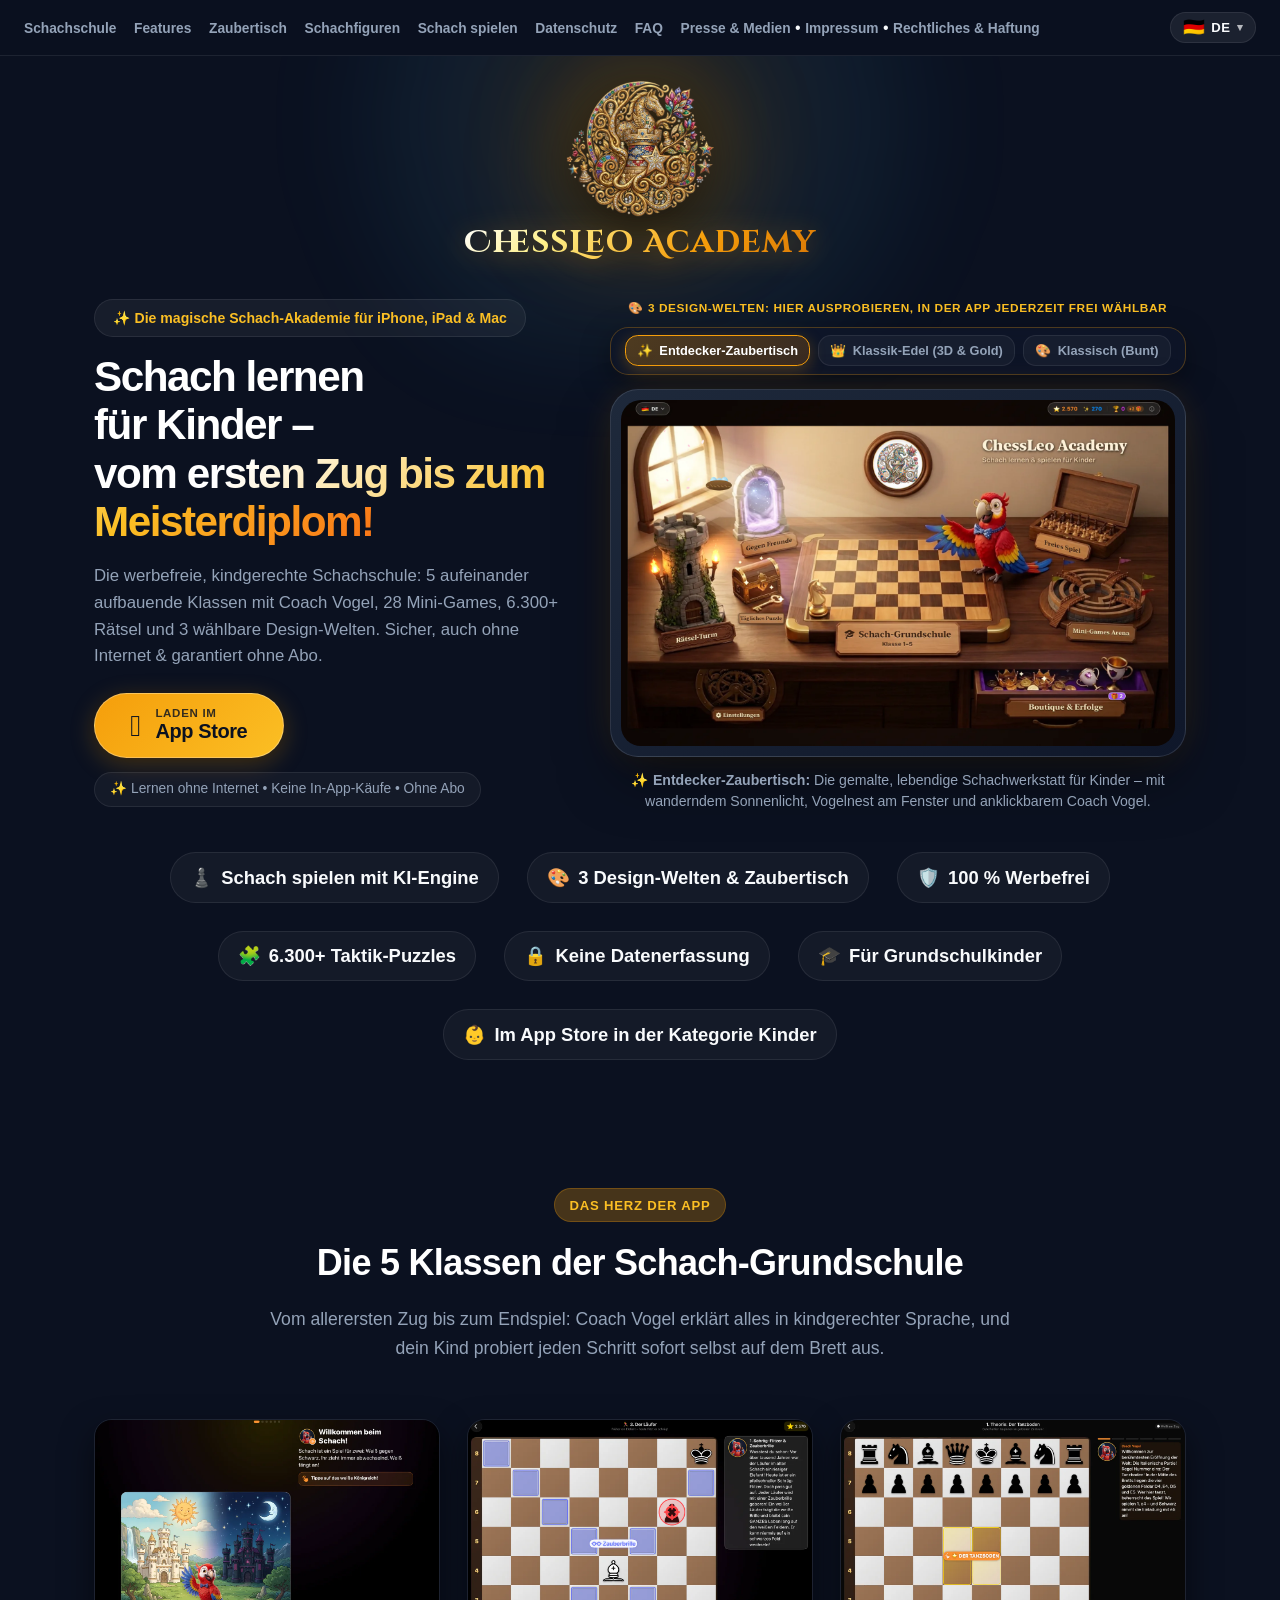
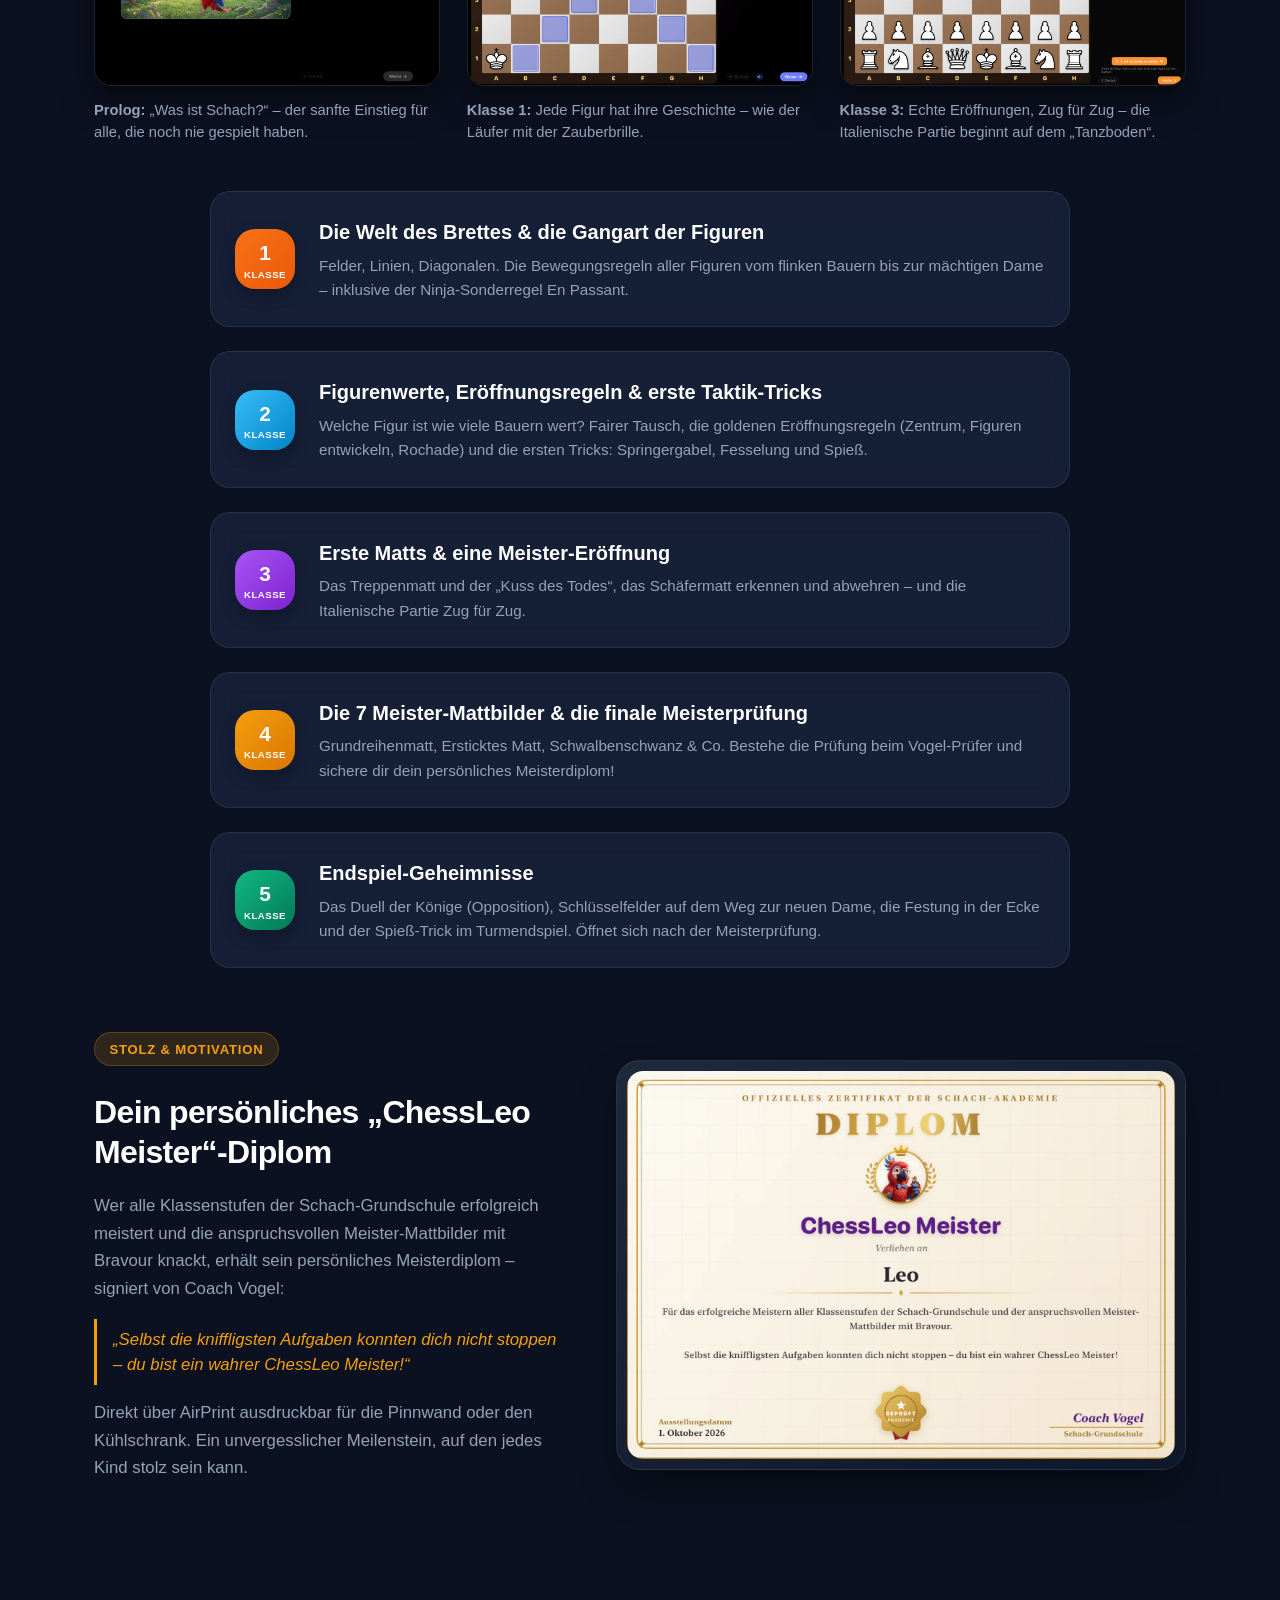
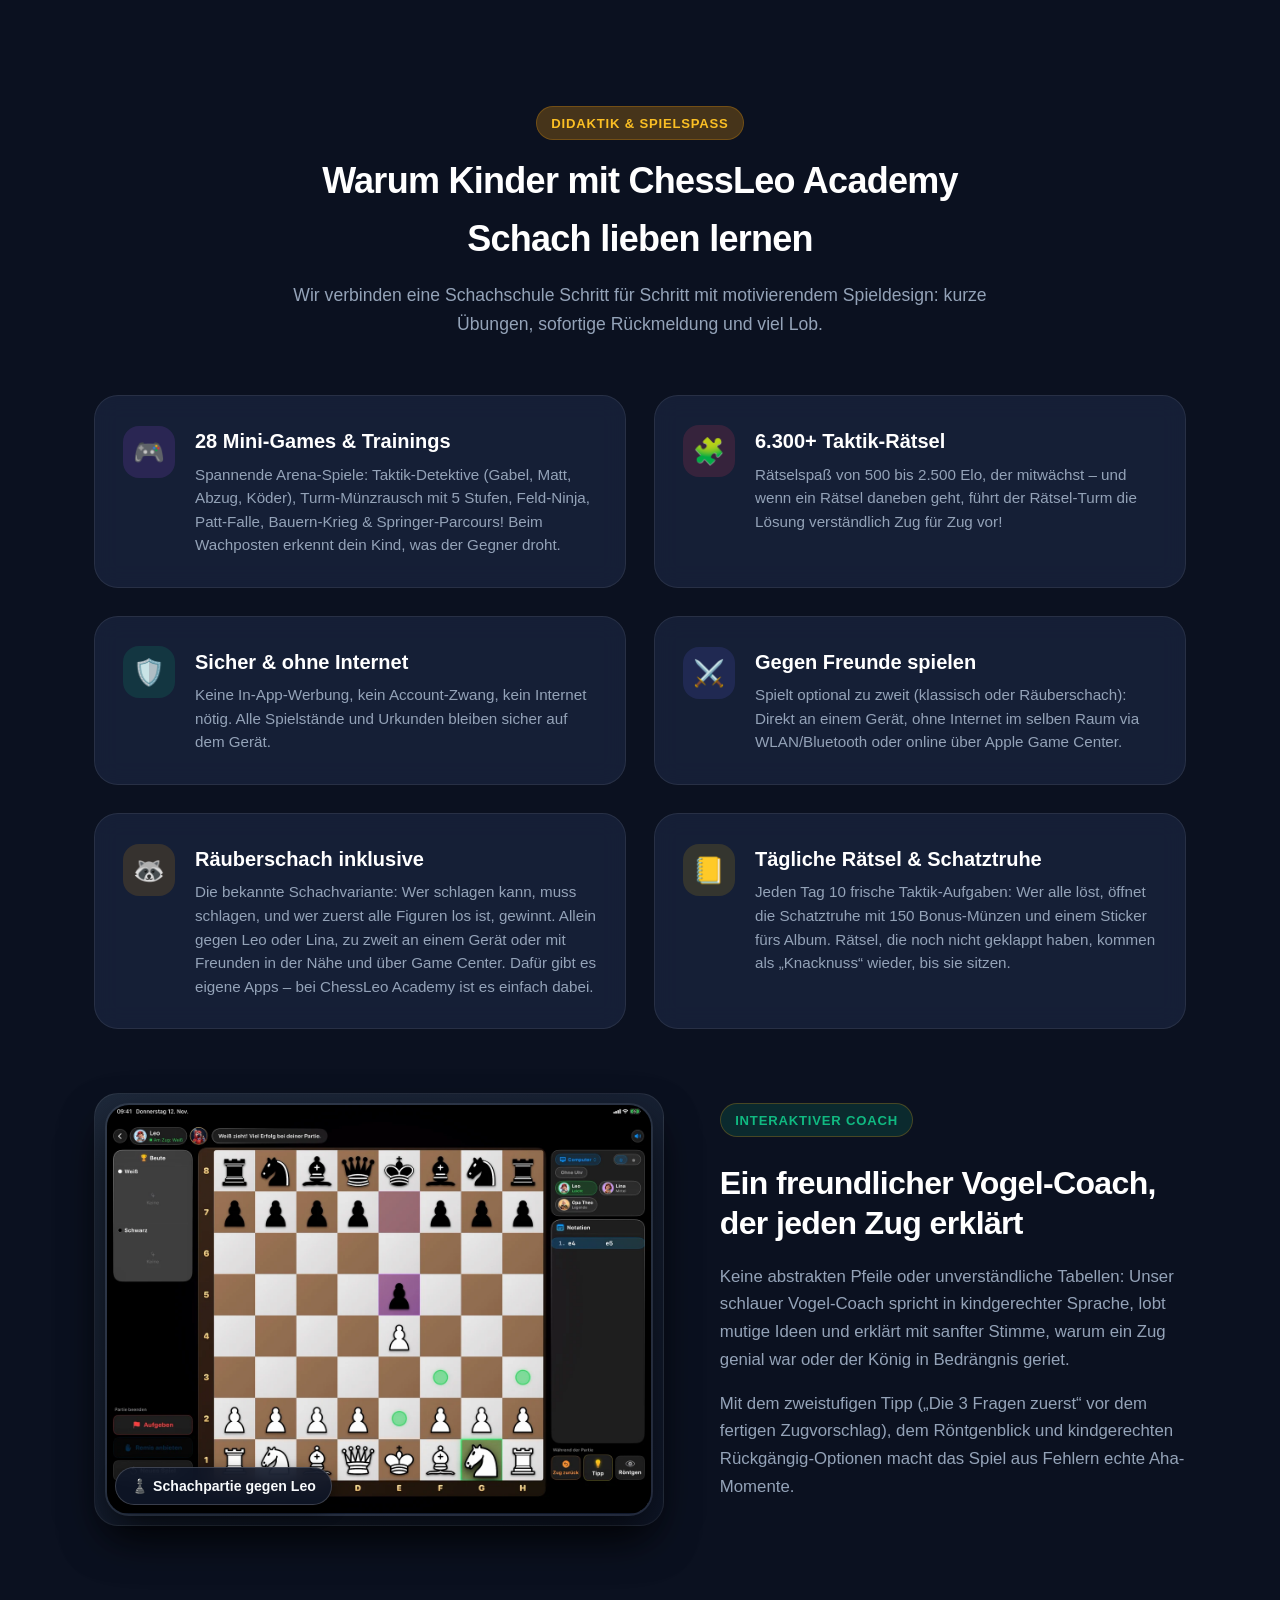
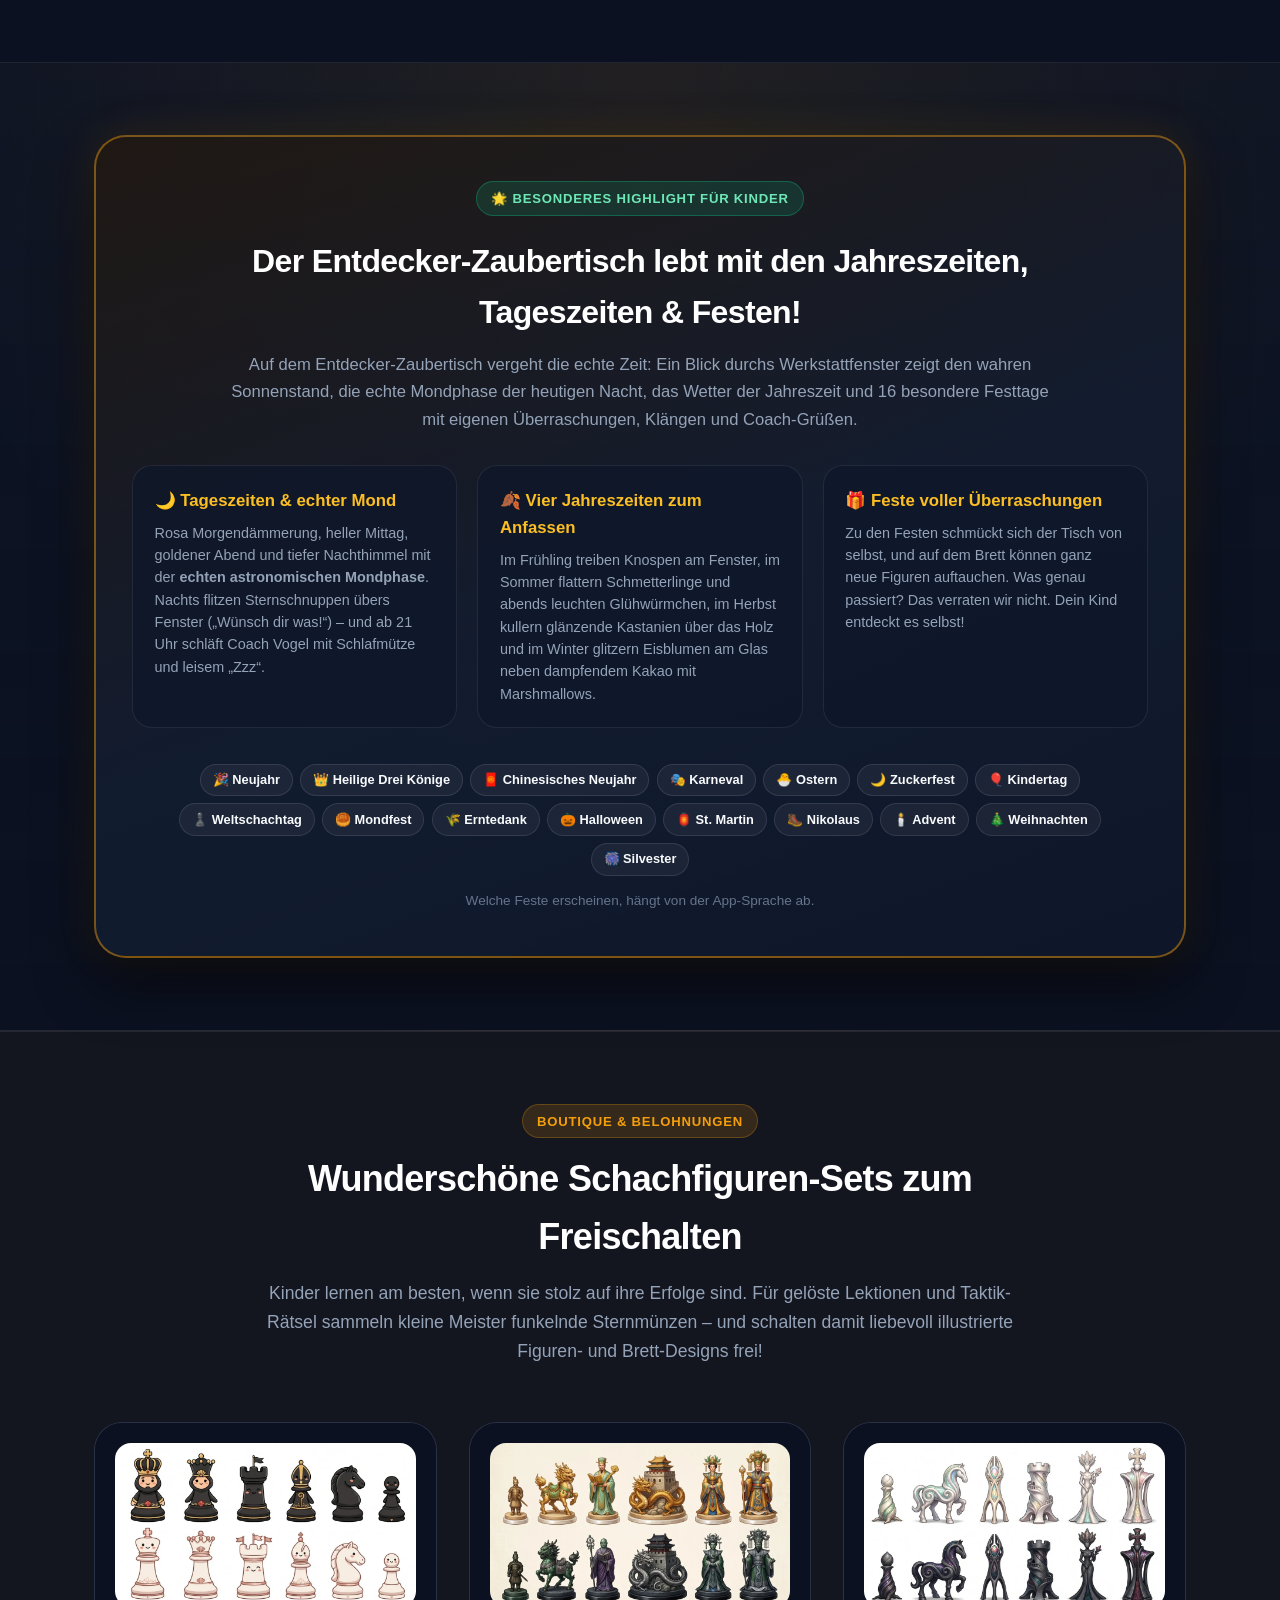
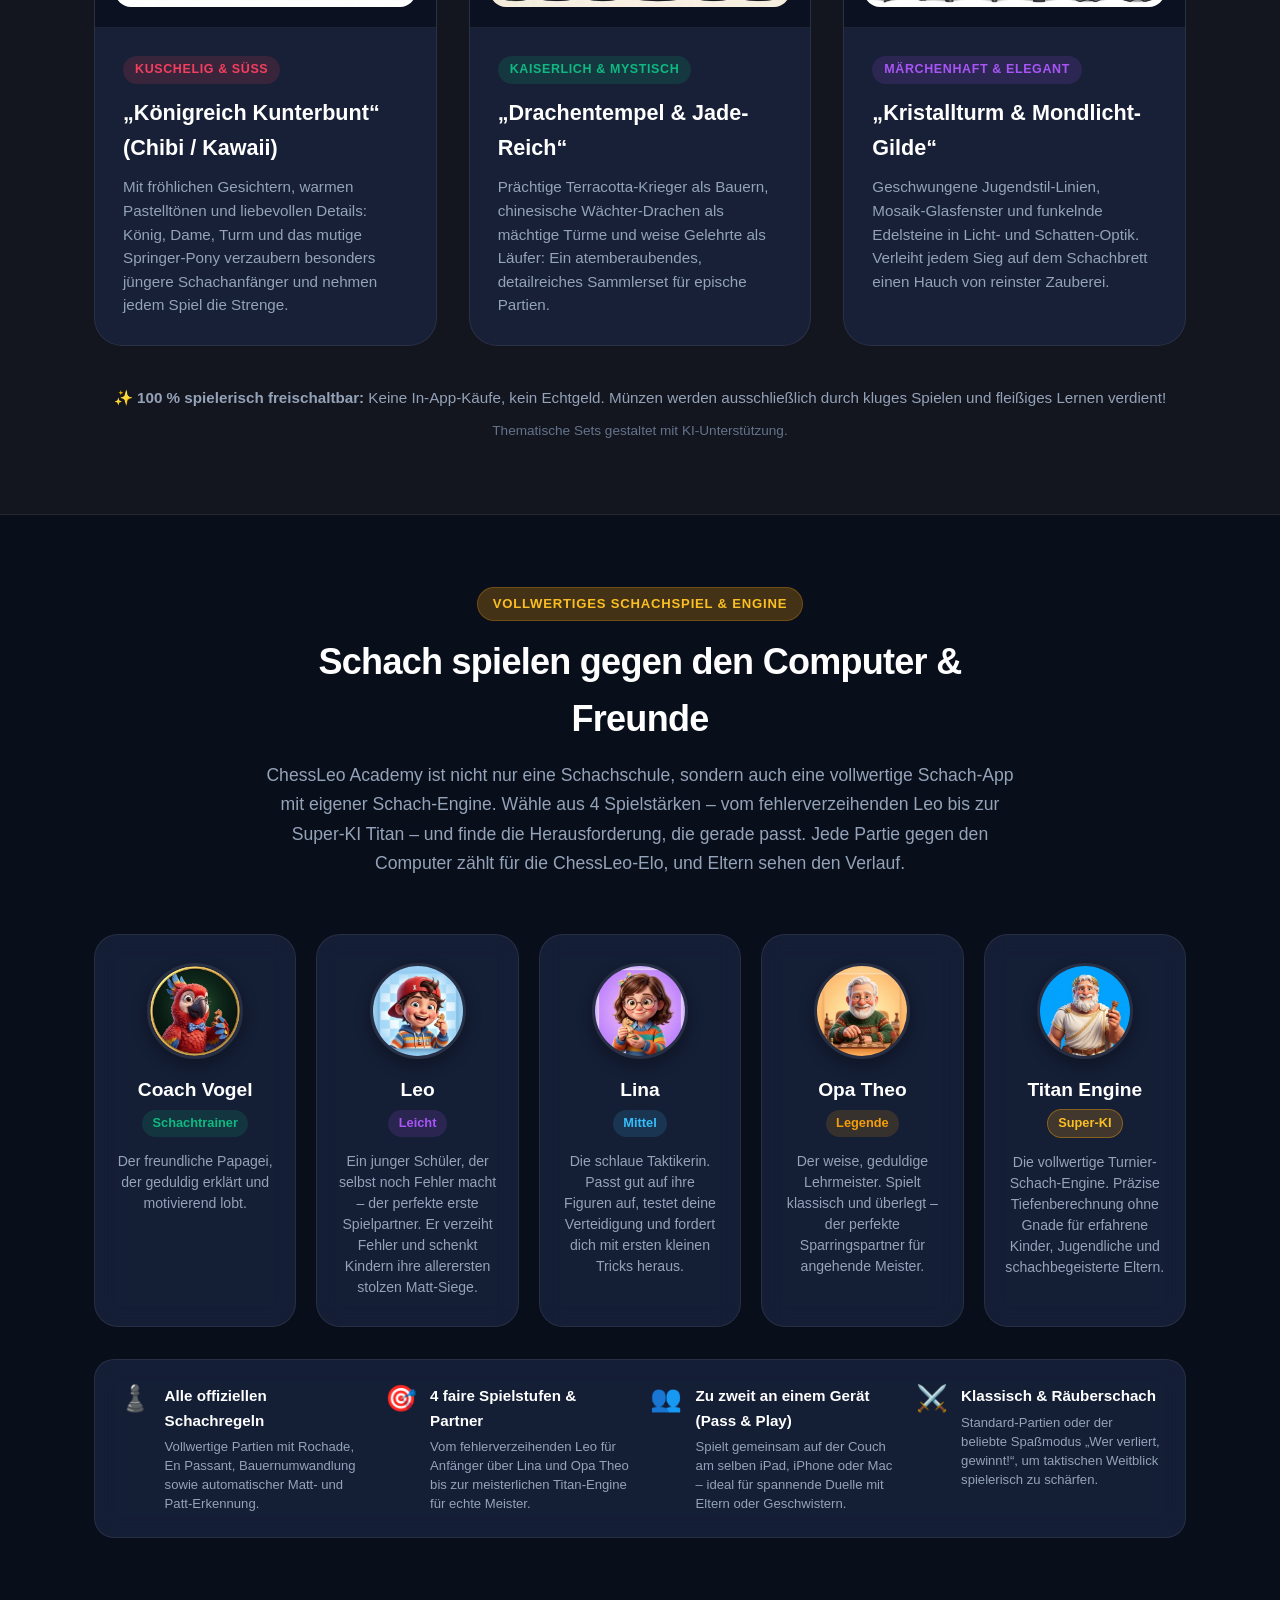
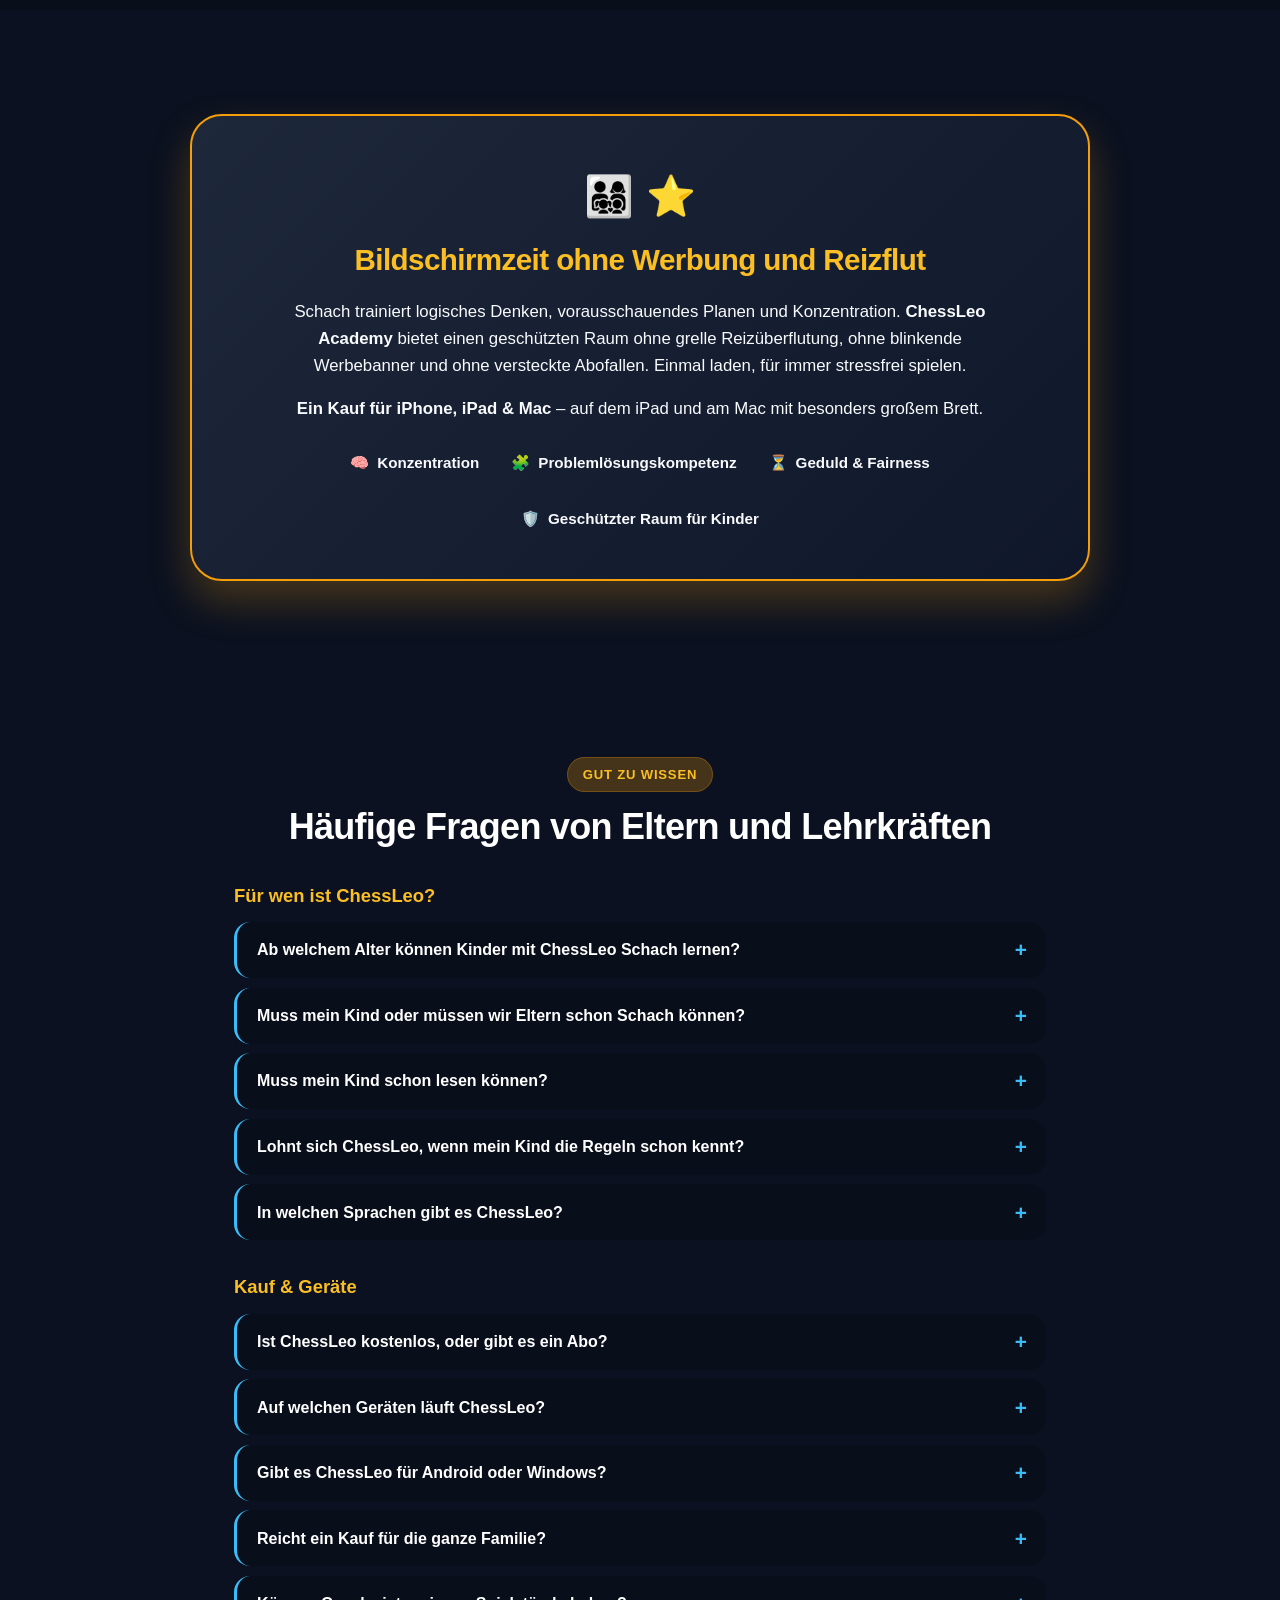
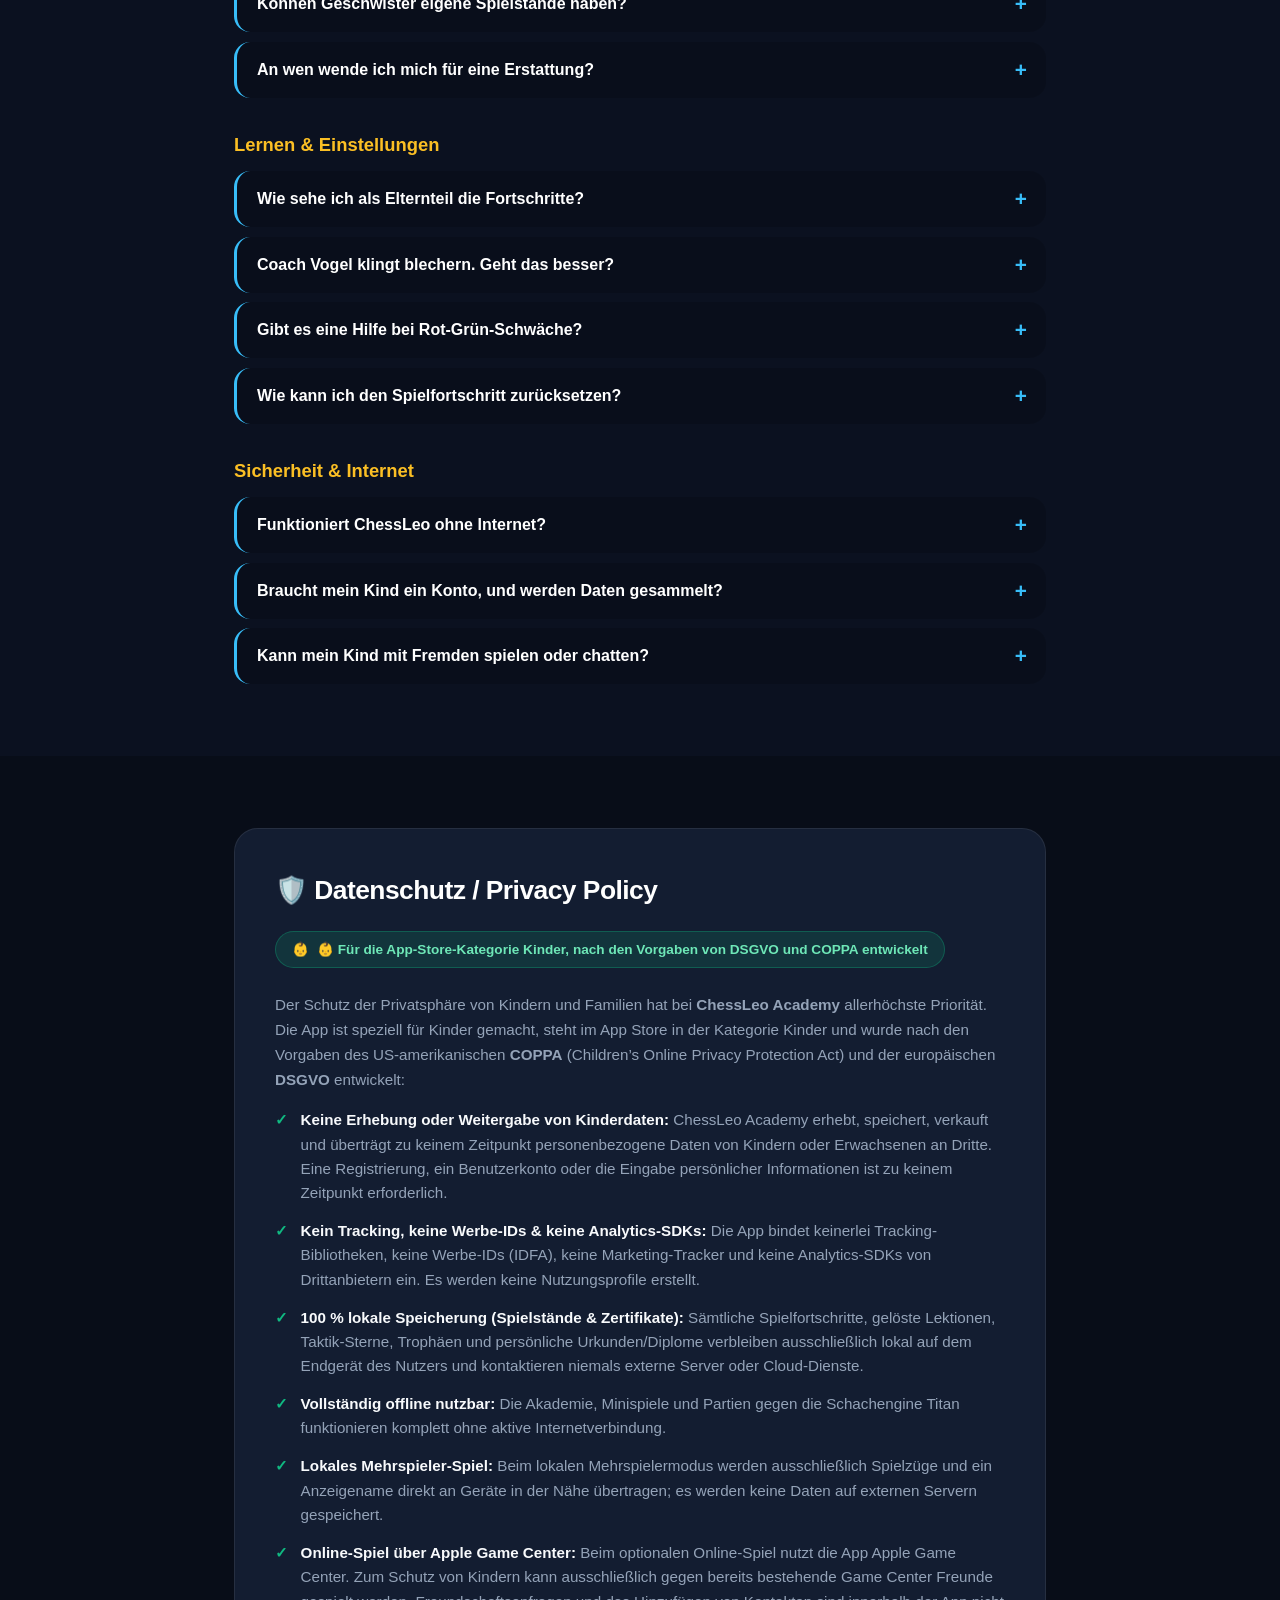
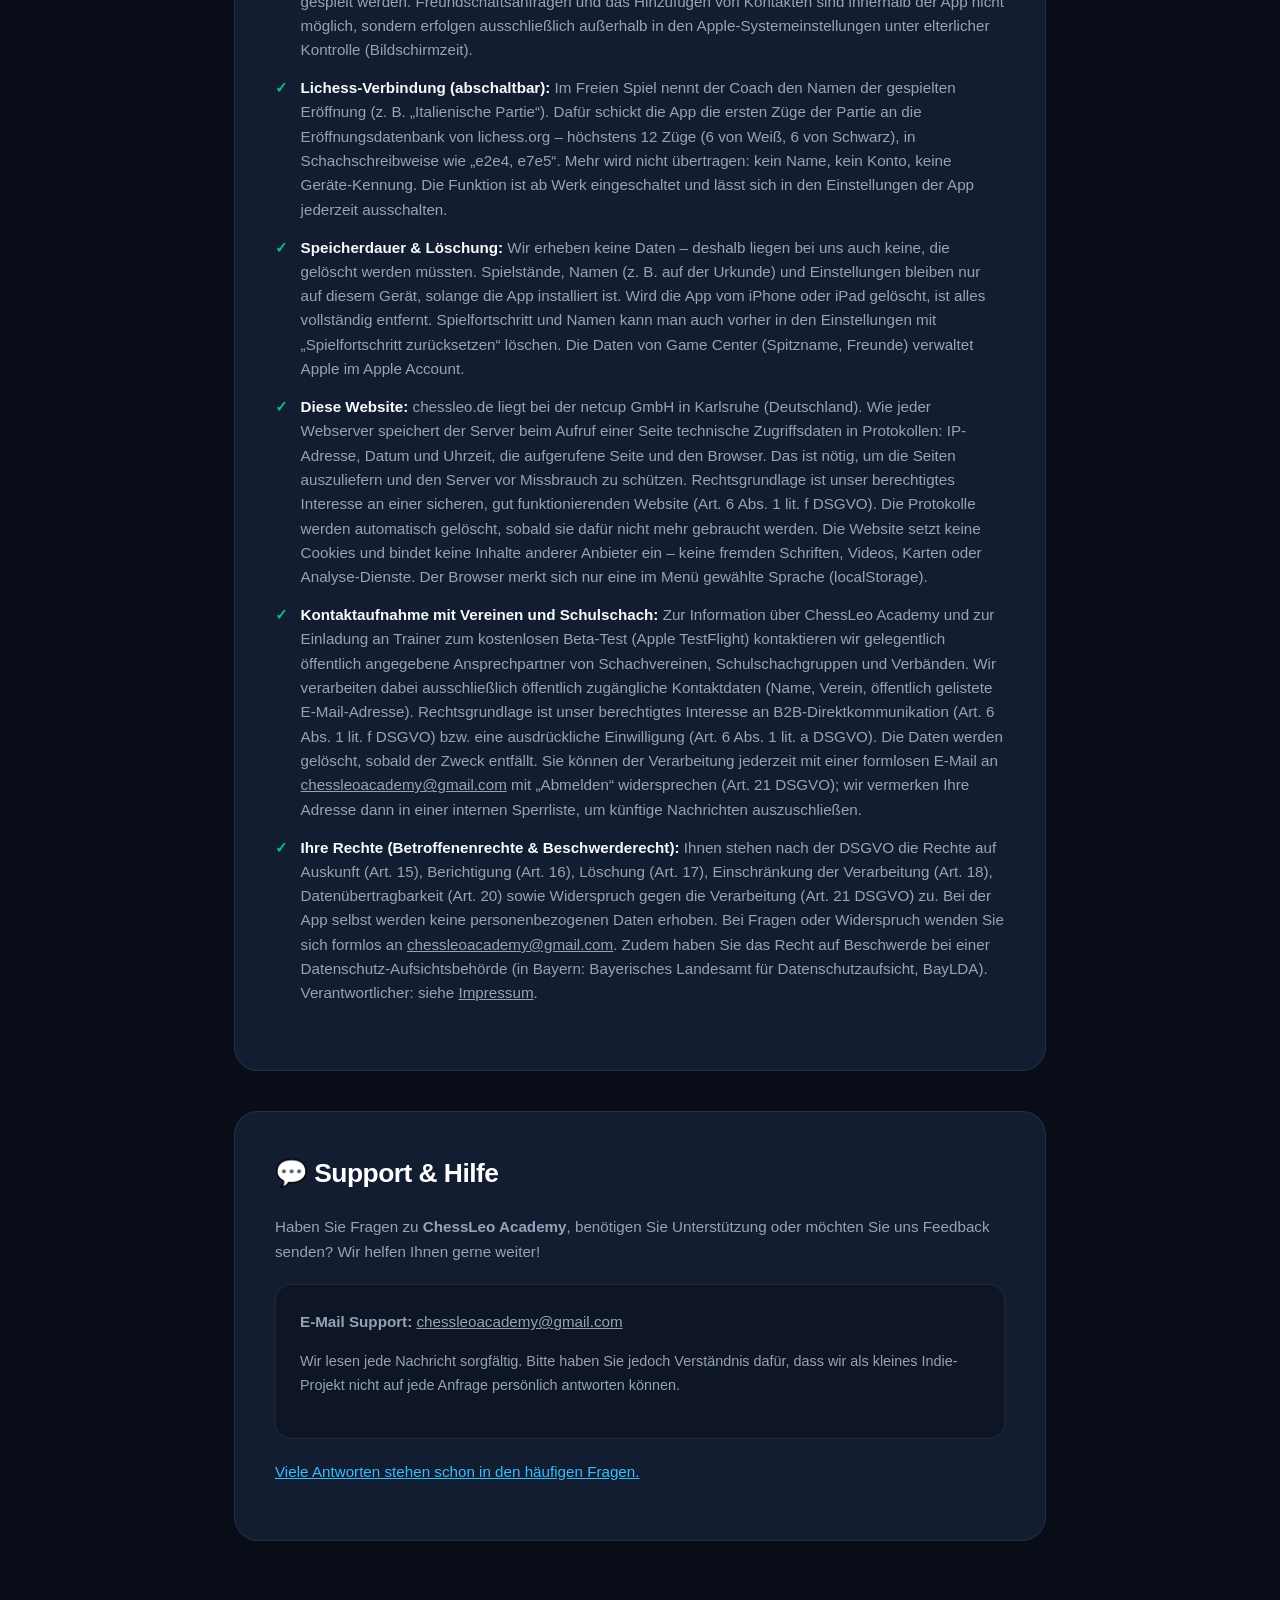
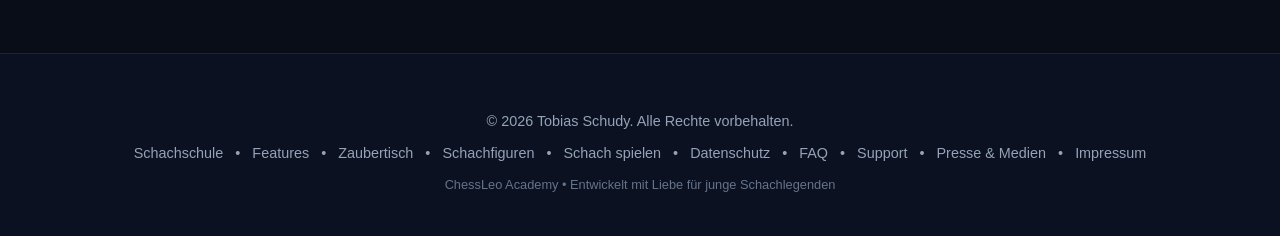
==== commit e22a1178: "Keep the school page unlisted until it is checked No footer link, no FAQ group "Schule & Verein", no" ====
--- a/index.html
+++ b/index.html
@@ -2429,11 +2429,6 @@
           <summary data-i18n="faq_strangers_q">Kann mein Kind mit Fremden spielen oder chatten?</summary>
           <p data-i18n="faq_strangers_a">Einen Chat gibt es nicht. Online spielt die App nur mit bestehenden Game-Center-Freunden, davor sitzt eine Elternschranke. Das Spiel in der Nähe über Bluetooth oder WLAN hat keine Schranke: Dort sieht man Geräte in Reichweite, die gerade auch mitspielen wollen. Jüngere Kinder begleiten Sie dabei am besten.</p>
         </details>
-        <h3 class="faq-group" data-i18n="faq_group_school">Schule & Verein</h3>
-        <details class="faq-item" id="faq-school">
-          <summary data-i18n="faq_school_q">Kann ich ChessLeo in Schule oder Verein einsetzen?</summary>
-          <p data-i18n="faq_school_a">Ja. Für eine Schach-AG genügt ein iPad oder Mac am Beamer und dazu echte Bretter. Einen fertigen Ablauf für zwölf Treffen finden Sie auf der Seite <a href="/schach-ag-grundschule.html">Schach-AG in der Grundschule</a>. Lehrkräfte und Vereine dürfen gern schreiben: <a href="mailto:chessleoacademy@gmail.com?subject=ChessLeo%20Schule">chessleoacademy@gmail.com</a>.</p>
-        </details>
       </div>
     </section>
 
@@ -2496,9 +2491,6 @@
         <a href="#privacy" data-i18n="nav_privacy">Datenschutz</a> •
         <a href="#faq" data-i18n="nav_faq">FAQ</a> •
         <a href="#support" data-i18n="nav_support">Support</a> •
-        <!-- DE-ONLY:BEGIN -->
-        <a href="/schach-ag-grundschule.html">Schach-AG &amp; Schule</a> •
-        <!-- DE-ONLY:END -->
         <a href="/presse.html" data-i18n="nav_press">Presse &amp; Medien</a> •
         <a href="/impressum.html" data-i18n="nav_imprint">Impressum</a>
       </p>
@@ -2511,7 +2503,7 @@
   <!-- CLIENT-SIDE TRANSLATION SCRIPT (ZERO DEPENDENCY, 100% GDPR COMPLIANT) -->
   <script>
     (function() {
-      const i18n = {"nav_menu": {"de": "Menü", "en": "Menu", "es": "Menú", "fr": "Menu", "tr": "Menü", "zh": "菜单", "zh-hant": "選單"}, "nav_press": {"de": "Presse &amp; Medien", "en": "Press &amp; Media", "es": "Prensa y medios", "fr": "Presse et médias", "tr": "Basın ve Medya", "zh": "新闻与媒体", "zh-hant": "新聞與媒體"}, "nav_features": {"de": "Features", "en": "Features", "es": "Características", "fr": "Fonctionnalités", "tr": "Özellikler", "zh": "特色功能", "zh-hant": "特色功能"}, "nav_pieces": {"de": "Schachfiguren", "en": "Chess Sets", "es": "Juegos de Piezas", "fr": "Jeux de Pièces", "tr": "Taş Setleri", "zh": "精美棋子", "zh-hant": "精美棋子"}, "nav_characters": {"de": "Schach spielen", "en": "Play Chess", "es": "Jugar al ajedrez", "fr": "Jouer aux échecs", "tr": "Satranç Oyna", "zh": "对弈下棋", "zh-hant": "對弈下棋"}, "nav_curriculum": {"de": "Schachschule", "en": "Chess School", "es": "Escuela", "fr": "École", "tr": "Satranç Okulu", "zh": "国际象棋小学", "zh-hant": "國際象棋小學"}, "nav_privacy": {"de": "Datenschutz", "en": "Privacy Policy", "es": "Privacidad", "fr": "Confidentialité", "tr": "Gizlilik", "zh": "隐私政策", "zh-hant": "隱私權政策"}, "nav_support": {"de": "Support", "en": "Support", "es": "Soporte", "fr": "Assistance", "tr": "Destek", "zh": "技术支持", "zh-hant": "技術支援"}, "nav_terms": {"de": "Rechtliches &amp; Haftung", "en": "Legal &amp; Terms", "es": "Condiciones", "fr": "Conditions", "tr": "Yasal Bilgiler", "zh": "法律与免责声明", "zh-hant": "法律與免責聲明"}, "nav_imprint": {"de": "Impressum", "en": "Legal Notice", "es": "Aviso Legal", "fr": "Mentions Légales", "tr": "Künye", "zh": "法律信息", "zh-hant": "法律資訊"}, "btn_appstore": {"de": "Im App Store laden", "en": "Download on App Store", "es": "Descargar en App Store", "fr": "Télécharger sur l’App Store", "tr": "App Store’dan İndir", "zh": "在 App Store 下载", "zh-hant": "在 App Store 下載"}, "hero_badge": {"de": "✨ Die magische Schach-Akademie für iPhone, iPad &amp; Mac", "en": "✨ The Magical Chess Academy for iPhone, iPad &amp; Mac", "es": "✨ La Mágica Academia de Ajedrez para iPhone, iPad y Mac", "fr": "✨ L’Académie Magique d’Échecs pour iPhone, iPad et Mac", "tr": "✨ iPhone, iPad ve Mac İçin Büyülü Satranç Akademisi", "zh": "✨ 专为 iPhone、iPad 和 Mac 打造的魔法国际象棋学院", "zh-hant": "✨ 專為 iPhone、iPad 和 Mac 打造的魔法西洋棋（國際象棋）學院"}, "hero_title_1": {"de": "Schach lernen für&nbsp;Kinder&nbsp;–", "en": "Learn Chess for Kids&nbsp;–", "es": "Ajedrez para niños&nbsp;–", "fr": "Les échecs pour enfants&nbsp;–", "tr": "Çocuklar için satranç&nbsp;–", "zh": "儿童学国际象棋——", "zh-hant": "兒童西洋棋——"}, "hero_title_2": {"de": "vom ersten Zug bis zum Meisterdiplom!", "en": "From the First Move to the Master Diploma!", "es": "¡del primer movimiento al diploma de maestro!", "fr": "du premier coup au diplôme de maître !", "tr": "ilk hamleden ustalık diplomasına!", "zh": "从第一步到大师毕业文凭！", "zh-hant": "從第一步到大師證書！"}, "hero_subline": {"de": "Die werbefreie, kindgerechte Schachschule: 5 aufeinander aufbauende Klassen mit Coach Vogel, 28 Mini-Games, 6.300+ Rätsel und 3 wählbare Design-Welten. Sicher, auch ohne Internet &amp; garantiert ohne Abo.", "en": "The ad-free, child-friendly chess school: 5 progressive grades with Coach Bird, 28 mini-games, 6,300+ puzzles, and 3 selectable Design Worlds. Safe, works without internet &amp; subscription-free.", "es": "La escuela de ajedrez infantil sin publicidad: 5 cursos progresivos con el Entrenador Pájaro, 28 minijuegos, más de 6.300 puzles y 3 mundos de diseño a elegir. Seguro, funciona sin internet y sin suscripción.", "fr": "L’école d’échecs sans publicité pour enfants : 5 niveaux progressifs avec Coach Oiseau, 28 mini-jeux, plus de 6 300 énigmes et 3 univers graphiques au choix. Sûr, utilisable sans internet et sans abonnement.", "tr": "Reklamsız çocuk satranç okulu: Koç Kuş ile 5 aşamalı sınıf, 28 mini oyun, 6.300’den fazla bulmaca ve seçilebilir 3 tasarım dünyası. Güvenli, internetsiz de çalışır ve aboneliksiz.", "zh": "无广告、专为儿童打造的国际象棋学院：小鸟教练陪孩子走过 5 个进阶年级，还有 28 款趣味小游戏、6,300+ 道战术谜题和 3 种可选主题界面。安全、无需联网即可学习、绝无订阅。", "zh-hant": "無廣告、專為兒童打造的國際象棋（西洋棋）學院：小鳥教練陪孩子走過 5 個進階年級，還有 28 款趣味小遊戲、6,300+ 道戰術謎題和 3 種介面主題。安全、不需連網即可學習、沒有訂閱。"}, "trust_adfree": {"de": "100 % Werbefrei", "en": "100% Ad-Free", "es": "100% Sin Anuncios", "fr": "100 % Sans Pub", "tr": "%100 Reklamsız", "zh": "100% 无广告", "zh-hant": "100% 無廣告"}, "trust_privacy": {"de": "Keine Datenerfassung", "en": "Zero Data Collection", "es": "Sin Recopilación de Datos", "fr": "Zéro Collecte de Données", "tr": "Veri Toplama Yok", "zh": "绝不收集任何数据", "zh-hant": "絕不蒐集任何資料"}, "trust_kids_rec": {"de": "Für Grundschulkinder", "en": "For Elementary School Children", "es": "Para Niños de Primaria", "fr": "Pour l’École Primaire", "tr": "İlkokul Çocukları İçin", "zh": "专为小学生设计", "zh-hant": "專為小學生設計"}, "trust_apple_kids": {"de": "Im App Store in der Kategorie Kinder", "en": "In the App Store Kids Category", "es": "En la categoría Niños del App Store", "fr": "Dans la catégorie Enfants de l’App Store", "tr": "App Store Çocuklar Kategorisinde", "zh": "App Store 儿童类别应用", "zh-hant": "App Store 兒童類別 App"}, "feat_tag": {"de": "Didaktik &amp; Spielspaß", "en": "Pedagogy &amp; Fun", "es": "Didáctica y Diversión", "fr": "Pédagogie &amp; Plaisir", "tr": "Eğitim ve Eğlence", "zh": "教学体系与趣味并重", "zh-hant": "教學體系與趣味並重"}, "feat_title": {"de": "Warum Kinder mit ChessLeo Academy Schach lieben lernen", "en": "Why Children Fall in Love with Chess at ChessLeo Academy", "es": "Por Qué los Niños se Enamoran del Ajedrez con ChessLeo Academy", "fr": "Pourquoi les Enfants Adorent Apprendre les Échecs avec ChessLeo Academy", "tr": "Çocuklar Neden ChessLeo Academy ile Satrancı Severek Öğrenir?", "zh": "为什么孩子们在 ChessLeo Academy 会爱上国际象棋", "zh-hant": "為什麼孩子們在 ChessLeo Academy 會愛上國際象棋"}, "feat_desc": {"de": "Wir verbinden eine Schachschule Schritt für Schritt mit motivierendem Spieldesign: kurze Übungen, sofortige Rückmeldung und viel Lob.", "en": "We combine a step-by-step chess school with motivating game design: short exercises, instant feedback and lots of praise.", "es": "Combinamos una escuela de ajedrez paso a paso con un diseño motivador: ejercicios cortos, respuesta inmediata y muchos elogios.", "fr": "Nous associons une école d’échecs pas à pas à un univers ludique motivant : exercices courts, retour immédiat et beaucoup d’encouragements.", "tr": "Adım adım bir satranç okulunu motive edici oyun tasarımıyla birleştiriyoruz: kısa alıştırmalar, anında geri bildirim ve bol övgü.", "zh": "我们把循序渐进的国际象棋学校与有趣的游戏设计结合在一起：练习短小、即时反馈、经常鼓励。", "zh-hant": "我們把循序漸進的國際象棋學校與有趣的遊戲設計結合在一起：練習短小、即時回饋、經常鼓勵。"}, "feat_card2_title": {"de": "28 Mini-Games &amp; Trainings", "en": "28 Mini-Games &amp; Drills", "es": "28 Minijuegos y Entrenamientos", "fr": "28 Mini-Jeux &amp; Entraînements", "tr": "28 Mini Oyun ve Antrenman", "zh": "28 款趣味小游戏与专项特训", "zh-hant": "28 款趣味小遊戲與專項特訓"}, "feat_card2_text": {"de": "Spannende Arena-Spiele: Taktik-Detektive (Gabel, Matt, Abzug, Köder), Turm-Münzrausch mit 5 Stufen, Feld-Ninja, Patt-Falle, Bauern-Krieg &amp; Springer-Parcours! Beim Wachposten erkennt dein Kind, was der Gegner droht.", "en": "Action-packed Arena games: Tactics Detectives (Fork, Mate, Discovered Attack, Decoy), 5-tier Rook’s Coin Rush, Square Ninja, Stalemate Trap, Pawn Wars &amp; Knight’s Course! In Lookout, your child learns to spot what the opponent threatens.", "es": "Juegos de arena: Detectives Tácticos (Horquilla, Mate, Ataque a la descubierta, Señuelo), Fiebre de Monedas con la Torre, Ninja de Casillas, Trampa de Ahogado y Guerra de Peones. En Vigía, tu hijo aprende a ver qué amenaza el rival.", "fr": "Dans l’Arène : Détectives Tactiques (Fourchette, Mat, Attaque à la découverte, Leurre), Ruée vers l’Or de la Tour, Ninja des Cases, Piège du Pat et Guerre des Pions ! Avec la Vigie, votre enfant repère ce que menace l’adversaire.", "tr": "Heyecanlı Arena oyunları: Taktik Dedektifleri (Çatal, Mat, Açarak Saldırı, Yem), 5 seviyeli Kale Altın Avı, Kare Ninjası, Pat Tuzağı, Piyon Savaşı ve At Parkuru! Gözcü oyununda çocuğunuz rakibin tehdidini fark etmeyi öğrenir.", "zh": "丰富的竞技场挑战：战术小侦探（捉双、杀棋、闪击、引离）、5级车吃金币狂潮、格子忍者、逼和陷阱、兵之混战与马的障碍赛！在“瞭望哨”中，孩子学会看出对手的威胁。", "zh-hant": "豐富的競技場挑戰：戰術小偵探（捉雙、殺棋、閃擊、引離）、5級車吃金幣狂潮、格子忍者、逼和陷阱、兵之混戰與馬的障礙賽！在「瞭望哨」中，孩子學會看出對手的威脅。"}, "feat_card4_title": {"de": "Sicher &amp; ohne Internet", "en": "Safe &amp; No Internet Needed", "es": "Seguro y sin Internet", "fr": "Sûr &amp; sans Internet", "tr": "Güvenli ve İnternetsiz", "zh": "安全、无需联网", "zh-hant": "安全、無需連網"}, "feat_card4_text": {"de": "Keine In-App-Werbung, kein Account-Zwang, kein Internet nötig. Alle Spielstände und Urkunden bleiben sicher auf dem Gerät.", "en": "Zero ads, zero account registration, no internet required. All game progress and certificates stay strictly on your device.", "es": "Sin anuncios integrados, sin registro de cuenta y sin necesidad de internet. Todo el progreso permanece en el dispositivo.", "fr": "Aucune publicité, aucune inscription, aucune connexion requise. Tous les progrès restent strictement sur l’appareil.", "tr": "Uygulama içi reklam yok, hesap zorunluluğu yok, internet gerekmez. Tüm ilerleme ve sertifikalar cihazınızda kalır.", "zh": "绝无内置广告、无需注册账号、无需联网。所有对局记录和个人荣誉全部留存在本机。", "zh-hant": "絕無內建廣告、無需註冊帳號、無需連網。所有對局記錄和個人榮譽全部留存在本機。"}, "showcase_coach_tag": {"de": "Interaktiver Coach", "en": "Interactive Coach", "es": "Entrenador Interactivo", "fr": "Coach Interactif", "tr": "İnteraktif Koç", "zh": "全智能小鸟教练", "zh-hant": "全智慧小鳥教練"}, "showcase_coach_title": {"de": "Ein freundlicher Vogel-Coach, der jeden Zug erklärt", "en": "A Friendly Bird Coach Explaining Every Move", "es": "Un Amable Pájaro Entrenador que Explica Cada Jugada", "fr": "Un Sympathique Oiseau Coach qui Explique Chaque Coup", "tr": "Her Hamleyi Açıklayan Sevimli Koç Kuş", "zh": "耐心的聪慧小鸟教练，每一步都会生动解说", "zh-hant": "耐心的聰慧小鳥教練，每一步都會生動解說"}, "showcase_coach_p1": {"de": "Keine abstrakten Pfeile oder unverständliche Tabellen: Unser schlauer Vogel-Coach spricht in kindgerechter Sprache, lobt mutige Ideen und erklärt mit sanfter Stimme, warum ein Zug genial war oder der König in Bedrängnis geriet.", "en": "No cryptic arrows or confusing tables: Our clever bird coach speaks in clear, child-friendly terms, praises creative ideas, and explains with a gentle voice why a move was brilliant or left the king exposed.", "es": "Sin flechas crípticas ni tablas complejas: nuestro pájaro entrenador habla en lenguaje comprensible para niños, elogia jugadas valientes y explica con voz amigable por qué una jugada fue genial o puso en peligro al rey.", "fr": "Finies les flèches abstraites et les tableaux compliqués : notre oiseau coach s’exprime avec des mots simples, félicite les idées courageuses et explique avec bienveillance pourquoi un coup était brillant.", "tr": "Karmaşık oklar veya anlaşılmaz tablolar yok: Akıllı kuş koçumuz çocukların anlayacağı dilde konuşur, cesur fikirleri över ve bir hamlenin neden harika olduğunu açıklar.", "zh": "抛弃晦涩复杂的箭头与枯燥图表：聪明的小鸟教练用温暖、童趣的语音为孩子耐心讲评，表扬勇敢的构思，生动剖析妙手的奥秘。", "zh-hant": "拋棄晦澀複雜的箭頭與枯燥圖表：聰明的小鳥教練用溫暖、童趣的語音為孩子耐心講評，表揚勇敢的構思，生動剖析妙手的奧祕。"}, "showcase_coach_p2": {"de": "Mit dem zweistufigen Tipp („Die 3 Fragen zuerst“ vor dem fertigen Zugvorschlag), dem Röntgenblick und kindgerechten Rückgängig-Optionen macht das Spiel aus Fehlern echte Aha-Momente.", "en": "With the two-step hint (“The 3 Questions First” before revealing a move), X-Ray vision, and forgiving undo options, the game turns mistakes into genuine “aha!” moments.", "es": "Con la pista en dos pasos («Las 3 preguntas primero» antes de ver la jugada), la visión de rayos X y opciones para deshacer, los errores se convierten en momentos de aprendizaje.", "fr": "Avec l’indice en deux étapes (« Les 3 questions d’abord » avant de montrer le coup), la vision rayons X et l’annulation bienveillante, les erreurs deviennent de vrais déclics.", "tr": "İki aşamalı ipucu (hamleyi göstermeden önce “Önce 3 Soru”), Röntgen görüşü ve geri alma seçenekleriyle hatalar harika öğrenme anlarına dönüşür.", "zh": "配合两步式启发提示（先引导孩子思考“三大问题”，再揭晓参考走法）、透视眼与悔棋功能，将每一次失误转化为顿悟时刻。", "zh-hant": "配合兩步式啟發提示（先引導孩子思考「三大問題」，再揭曉參考走法）、透視眼與悔棋功能，將每一次失誤轉化為頓悟時刻。"}, "showcase_diplom_tag": {"de": "Stolz &amp; Motivation", "en": "Pride &amp; Motivation", "es": "Orgullo y Motivación", "fr": "Fierté &amp; Motivation", "tr": "Gurur ve Motivasyon", "zh": "荣誉与成就感", "zh-hant": "榮譽與成就感"}, "showcase_diplom_title": {"de": "Dein persönliches „ChessLeo Meister“-Diplom", "en": "Your Personal \"ChessLeo Master\" Diploma", "es": "Tu Diploma Personal de «ChessLeo Maestro»", "fr": "Votre Diplôme Personnel « ChessLeo Maître »", "tr": "Kişisel «ChessLeo Ustası» Diplomanız", "zh": "专属你的「ChessLeo 大师」毕业证书", "zh-hant": "專屬你的「ChessLeo 大師」畢業證書"}, "showcase_diplom_p1": {"de": "Wer alle Klassenstufen der Schach-Grundschule erfolgreich meistert und die anspruchsvollen Meister-Mattbilder mit Bravour knackt, erhält sein persönliches Meisterdiplom – signiert von Coach Vogel:", "en": "Every child who masters all grades of the Elementary Chess School and cracks the challenging master checkmate patterns receives their personalized diploma – signed by Coach Vogel:", "es": "Cualquier niño que supere todos los niveles de la Escuela Primaria de Ajedrez y resuelva los exigentes esquemas de mate maestros recibirá su diploma personalizado, firmado por el Entrenador Pájaro:", "fr": "Chaque enfant qui maîtrise tous les niveaux de l’École Élémentaire d’Échecs et réussit avec brio les schémas de mat des maîtres reçoit son diplôme nominatif – signé par Coach Oiseau :", "tr": "Satranç İlkokulu’nun tüm sınıflarını başarıyla tamamlayan ve zorlu usta mat desenlerini çözen her çocuk, Koç Kuş tarafından imzalanmış özel ustalık diplomasına kavuşur:", "zh": "凡顺利通关国际象棋启蒙学校全部年级并解开大师级绝妙杀法谜题的小学员，都将获得专属订制、小鸟教练亲笔签章的个人大师文凭：", "zh-hant": "凡順利通關國際象棋啟蒙學校全部年級並解開大師級絕妙殺法謎題的小學員，都將獲得專屬訂製、小鳥教練親筆簽章的個人大師文憑："}, "showcase_diplom_quote": {"de": "„Selbst die kniffligsten Aufgaben konnten dich nicht stoppen – du bist ein wahrer ChessLeo Meister!“", "en": "“Even the trickiest puzzles couldn’t stop you – you are a true ChessLeo Master!”", "es": "«¡Ni los retos más difíciles pudieron detenerte: eres un auténtico Maestro ChessLeo!»", "fr": "« Même les défis les plus ardus n’ont pas pu t’arrêter – tu es un véritable Maître ChessLeo ! »", "tr": "«En çetin bulmacalar bile seni durduramadı – sen artık gerçek bir ChessLeo Ustasısın!»", "zh": "“再难的关卡也阻挡不了你的脚步——你是一位真正实至名归的 ChessLeo 大师！”", "zh-hant": "「再難的關卡也阻擋不了你的腳步——你是一位真正實至名歸的 ChessLeo 大師！」"}, "showcase_diplom_p2": {"de": "Direkt über AirPrint ausdruckbar für die Pinnwand oder den Kühlschrank. Ein unvergesslicher Meilenstein, auf den jedes Kind stolz sein kann.", "en": "Printable directly via AirPrint for the bedroom wall or fridge. An unforgettable milestone that fills children with lasting confidence.", "es": "Imprimible directamente con AirPrint para la pared o la nevera. Un hito inolvidable del que sentirse orgulloso.", "fr": "Imprimable directement via AirPrint pour afficher fièrement dans la chambre. Une étape inoubliable pour chaque enfant.", "tr": "Odasının duvarına veya buzdolabına asmak için AirPrint ile anında yazdırılabilir. Her çocuğun gurur duyacağı bir başarı.", "zh": "支持通过 AirPrint 直接无线打印，贴在书房墙面或冰箱上。这是属于孩子童年一段值得骄傲的闪亮记忆！", "zh-hant": "支援透過 AirPrint 直接無線列印，貼在書房牆面或冰箱上。這是屬於孩子童年一段值得驕傲的閃亮記憶！"}, "boutique_tag": {"de": "Boutique &amp; Belohnungen", "en": "Boutique &amp; Rewards", "es": "Boutique y Recompensas", "fr": "Boutique &amp; Récompenses", "tr": "Butik ve Ödüller", "zh": "精品屋与收集奖励", "zh-hant": "精品屋與收集獎勵"}, "boutique_title": {"de": "Wunderschöne Schachfiguren-Sets zum Freischalten", "en": "Stunning Chess Piece Sets to Unlock", "es": "Hermosos Juegos de Piezas para Desbloquear", "fr": "De Magnifiques Jeux de Pièces à Débloquer", "tr": "Kilidi Açılacak Harika Satranç Setleri", "zh": "精彩绝伦的华丽棋子套装等待解锁", "zh-hant": "精彩絕倫的華麗棋子套裝等待解鎖"}, "boutique_desc": {"de": "Kinder lernen am besten, wenn sie stolz auf ihre Erfolge sind. Für gelöste Lektionen und Taktik-Rätsel sammeln kleine Meister funkelnde Sternmünzen – und schalten damit liebevoll illustrierte Figuren- und Brett-Designs frei!", "en": "Kids learn best when they are proud of their progress. For solving lessons and puzzles, young masters collect star coins to unlock lovingly illustrated chess sets and board styles!", "es": "Los niños aprenden mejor cuando celebran sus logros. Resolviendo lecciones y acertijos acumulan monedas estrella para desbloquear mágicos juegos de piezas ilustrados.", "fr": "Les enfants apprennent mieux lorsqu’ils sont fiers de leurs succès. En résolvant exercices et énigmes, ils gagnent des pièces étoiles pour débloquer de superbes sets de pièces !", "tr": "Çocuklar başarılarıyla gurur duyduklarında daha iyi öğrenirler. Dersleri ve bulmacaları çözerek yıldız paralar toplar ve harika satranç taşları setlerini açarlar!", "zh": "每一次努力都有看得见的奖赏！通过解答关卡和战术题，小棋手将收获璀璨的星币，用于免费解锁极富艺术美感的珍藏棋子与棋盘皮肤。", "zh-hant": "每一次努力都有看得見的獎賞！透過解答關卡和戰術題，小棋手將收穫璀璨的金幣，用於免費解鎖極富藝術美感的珍藏棋子與棋盤造型。"}, "boutique_set1_tag": {"de": "Kuschelig &amp; Süß", "en": "Cute &amp; Playful", "es": "Adorable y Dulce", "fr": "Mignon &amp; Doux", "tr": "Sevimli ve Neşeli", "zh": "软萌治愈系", "zh-hant": "軟萌治癒系"}, "boutique_set1_title": {"de": "„Königreich Kunterbunt“ (Chibi / Kawaii)", "en": "\"Kingdom of Colors\" (Chibi / Kawaii)", "es": "«Reino de Colores» (Chibi / Kawaii)", "fr": "« Royaume Enchanté » (Chibi / Kawaii)", "tr": "«Rengarenk Krallık» (Chibi / Sevimli)", "zh": "「缤纷糖果王国」（Q版萌系）", "zh-hant": "「繽紛糖果王國」（Q版萌系）"}, "boutique_set1_desc": {"de": "Mit fröhlichen Gesichtern, warmen Pastelltönen und liebevollen Details: König, Dame, Turm und das mutige Springer-Pony verzaubern besonders jüngere Schachanfänger und nehmen jedem Spiel die Strenge.", "en": "With cheerful smiles, pastel palettes, and charming details: King, Queen, Rook, and the brave Knight Pony enchant young players and remove any intimidation from the game.", "es": "Con caras alegres, tonos pastel y detalles encantadores: rey, reina, torre y el pony caballo cautivan a los más pequeños y hacen el juego accesible.", "fr": "Des visages souriants, des couleurs pastel et des détails craquants : roi, dame, tour et le vaillant poney cavalier rassurent les débutants.", "tr": "Neşeli yüzler, sıcak pastel tonlar ve sevimli detaylar: Şah, vezir, kale ve cesur at midillisi oyundaki ciddiyeti neşeye dönüştürür.", "zh": "生动俏皮的微表情、温润粉嫩的色调：国王、王后、小车与勇敢的小马驹，让哪怕初次摸棋的小朋友也毫无压力、爱不释手。", "zh-hant": "生動俏皮的微表情、溫潤粉嫩的色調：國王、王后、小車與勇敢的小馬駒，讓哪怕初次摸棋的小朋友也毫無壓力、愛不釋手。"}, "boutique_set2_tag": {"de": "Kaiserlich &amp; Mystisch", "en": "Imperial &amp; Mythic", "es": "Imperial y Mítico", "fr": "Impérial &amp; Mythique", "tr": "Görkemli ve Mistik", "zh": "东方古韵传奇", "zh-hant": "東方古韻傳奇"}, "boutique_set2_title": {"de": "„Drachentempel &amp; Jade-Reich“", "en": "\"Dragon Temple &amp; Jade Empire\"", "es": "«Templo del Dragón y Reino de Jade»", "fr": "« Temple du Dragon &amp; Empire de Jade »", "tr": "«Ejderha Tapınağı ve Yeşim Krallığı»", "zh": "「青龙古刹与翡翠神州」", "zh-hant": "「青龍古剎與翡翠神州」"}, "boutique_set2_desc": {"de": "Prächtige Terracotta-Krieger als Bauern, chinesische Wächter-Drachen als mächtige Türme und weise Gelehrte als Läufer: Ein atemberaubendes, detailreiches Sammlerset für epische Partien.", "en": "Majestic Terracotta warriors as pawns, Chinese guardian dragons as mighty rooks, and wise scholars as bishops: a breathtaking collector set for epic matches.", "es": "Imponentes guerreros de terracota como peones, dragones guardianes como torres y sabios como alfiles: un set coleccionable épico.", "fr": "Guerriers de terre cuite comme pions, dragons gardiens comme tours et sages érudits comme fous : un set spectaculaire pour des parties légendaires.", "tr": "Piyon olarak terakota savaşçıları, kale olarak nöbetçi ejderhalar ve fil olarak bilge alimler: Destansı oyunlar için büyüleyici bir set.", "zh": "兵俑列阵、金龙盘绕的雄伟城楼化身为车、手持如意的博学文士化身为象——沉浸式领略史诗般磅礴的国风对决。", "zh-hant": "兵俑列陣、金龍盤繞的雄偉城樓化身為車、手持如意的博學文士化身為象——沉浸式領略史詩般磅礴的國風對決。"}, "boutique_set3_tag": {"de": "Märchenhaft &amp; Elegant", "en": "Fairy-Tale &amp; Elegant", "es": "Mágico y Elegante", "fr": "Féérique &amp; Élégant", "tr": "Masalsı ve Zarif", "zh": "梦幻琉璃美学", "zh-hant": "夢幻琉璃美學"}, "boutique_set3_title": {"de": "„Kristallturm &amp; Mondlicht-Gilde“", "en": "\"Crystal Spire &amp; Moonlight Guild\"", "es": "«Torre de Cristal y Gremio Luz de Luna»", "fr": "« Flèche de Cristal &amp; Guilde Lunaire »", "tr": "«Kristal Kule ve Ay Işığı Birliği»", "zh": "「月光晶殿与星夜圣辉」", "zh-hant": "「月光晶殿與星夜聖輝」"}, "boutique_set3_desc": {"de": "Geschwungene Jugendstil-Linien, Mosaik-Glasfenster und funkelnde Edelsteine in Licht- und Schatten-Optik. Verleiht jedem Sieg auf dem Schachbrett einen Hauch von reinster Zauberei.", "en": "Graceful Art Nouveau curves, stained-glass mosaics, and luminous gemstones in light and shadow. Infuses every victory with pure wonder.", "es": "Elegantes líneas curvas, mosaicos de vidrieras y gemas brillantes que añaden un toque de magia a cada victoria.", "fr": "Lignes sinueuses style Art nouveau, vitraux chatoyants et gemmes scintillantes : chaque victoire prend des allures de conte féérique.", "tr": "Zarif kıvrımlar, vitray mozaikler ve parlayan değerli taşlar. Satranç tahtasındaki her zafere saf bir büyü dokunuşu katar.", "zh": "优雅曼妙的新艺术流线、璀璨夺目的彩色花窗玻璃与明暗交织的宝石之光，为棋盘上的每一局胜利注入纯粹的童话魔力。", "zh-hant": "優雅曼妙的新藝術流線、璀璨奪目的彩色花窗玻璃與明暗交織的寶石之光，為棋盤上的每一局勝利注入純粹的童話魔力。"}, "boutique_note": {"de": "✨ <strong>100 % spielerisch freischaltbar:</strong> Keine In-App-Käufe, kein Echtgeld. Münzen werden ausschließlich durch kluges Spielen und fleißiges Lernen verdient!", "en": "✨ <strong>100% Earned Through Play:</strong> Zero in-app purchases, zero real money. Coins are earned exclusively through smart play and diligent practice!", "es": "✨ <strong>100% desbloqueable jugando:</strong> Sin compras dentro de la app, sin dinero real. ¡Las monedas se ganan jugando con astucia y aprendiendo!", "fr": "✨ <strong>100 % Déblocable en Jouant :</strong> Zéro micro-transaction, aucun argent réel. Les pièces se gagnent uniquement par la réflexion et l’apprentissage !", "tr": "✨ <strong>%100 Oyunla Kazanılır:</strong> Uygulama içi satın alma yok, gerçek para yok. Paralar sadece akıllıca oynayarak ve öğrenerek kazanılır!", "zh": "✨ <strong>100% 免费通关解锁：</strong> 绝无任何内购扣费、不花一分钱真金白银。所有星币完全凭借思考、练习与通关免费获得！", "zh-hant": "✨ <strong>100% 免費通關解鎖：</strong> 絕無任何內購扣費、不花一分錢真金白銀。所有金幣完全憑藉思考、練習與通關免費獲得！"}, "char_tag": {"de": "Vollwertiges Schachspiel &amp; Engine", "en": "Complete Chess Game &amp; Engine", "es": "Juego completo de ajedrez y motor", "fr": "Jeu d’échecs complet &amp; moteur", "tr": "Tam satranç oyunu ve motor", "zh": "完整对弈游戏与国际象棋引擎", "zh-hant": "完整對弈遊戲與國際象棋引擎"}, "char_title": {"de": "Schach spielen gegen den Computer &amp; Freunde", "en": "Play Chess Against Computer &amp; Friends", "es": "Jugar al ajedrez contra el ordenador y amigos", "fr": "Jouer aux échecs contre l’ordinateur et des amis", "tr": "Bilgisayara ve arkadaşlarınıza karşı satranç oynayın", "zh": "与电脑及好友尽情切磋对弈", "zh-hant": "與電腦及好友盡情切磋對弈"}, "char_desc": {"de": "ChessLeo Academy ist nicht nur eine Schachschule, sondern auch eine vollwertige Schach-App mit eigener Schach-Engine. Wähle aus 4 Spielstärken – vom fehlerverzeihenden Leo bis zur Super-KI Titan – und finde die Herausforderung, die gerade passt. Jede Partie gegen den Computer zählt für die ChessLeo-Elo, und Eltern sehen den Verlauf.", "en": "ChessLeo Academy is not just a chess school but also a complete chess app with its own chess engine. Choose from 4 skill levels – from forgiving Leo to the Super AI Titan – and find the challenge that fits right now. Every game against the computer counts towards the ChessLeo Elo, and parents can see its history.", "es": "ChessLeo Academy no es solo una escuela de ajedrez, sino también una app de ajedrez completa con su propio motor. Elige entre 4 niveles, desde el comprensivo Leo hasta la Súper IA Titan, y encuentra el reto adecuado en cada momento. Cada partida contra el ordenador cuenta para el Elo ChessLeo, y los padres ven su evolución.", "fr": "ChessLeo Academy n’est pas seulement une école d’échecs, mais aussi une véritable application d’échecs avec son propre moteur. Choisissez parmi 4 niveaux – de Leo qui pardonne les erreurs jusqu’à la Super IA Titan – et trouvez le défi qui vous convient. Chaque partie contre l’ordinateur compte pour l’Elo ChessLeo, et les parents en voient l’historique.", "tr": "ChessLeo Academy yalnızca bir satranç okulu değil, kendi satranç motoruna sahip eksiksiz bir satranç uygulamasıdır. Hataları affeden Leo’dan Süper YZ Titan’a kadar 4 seviyeden birini seçin ve size uygun rakibi bulun. Bilgisayara karşı her oyun ChessLeo Elo puanına sayılır; veliler gelişimi görebilir.", "zh": "ChessLeo Academy 不仅是一所国际象棋小学，也是一款拥有自研引擎的完整国际象棋应用。4 档对弈难度任你选择——从包容失误的小六到超级 AI 泰坦——总能找到适合当下水平的挑战。与电脑的每一局都计入 ChessLeo 等级分，家长可以查看变化记录。", "zh-hant": "ChessLeo Academy 不僅是一所國際象棋小學，也是一款擁有自研引擎的完整國際象棋 App。4 檔對弈難度任你選擇——從包容失誤的小六到超級 AI 泰坦——總能找到適合當下水平的挑戰。與電腦的每一局都計入 ChessLeo 等級分，家長可以查看變化記錄。"}, "char_lina_name": {"de": "Lina", "en": "Lina", "es": "Lina", "fr": "Lina", "tr": "Lina", "zh": "李娜", "zh-hant": "李娜"}, "char_lina_role": {"de": "Mittel", "en": "Medium", "es": "Medio", "fr": "Moyen", "tr": "Orta", "zh": "中等", "zh-hant": "中等"}, "char_lina_desc": {"de": "Die schlaue Taktikerin. Passt gut auf ihre Figuren auf, testet deine Verteidigung und fordert dich mit ersten kleinen Tricks heraus.", "en": "The clever tactician. Watches her pieces carefully, tests your defense, and challenges you with her first little tricks.", "es": "La lista estratega. Cuida bien sus piezas, pone a prueba tu defensa y te reta con sus primeros trucos tácticos.", "fr": "La tacticienne futée. Elle veille attentivement sur ses pièces, teste votre défense et vous met au défi avec ses premières ruses.", "tr": "Zeki taktikçi. Taşlarını dikkatle korur, savunmanızı test eder ve ilk küçük taktikleriyle sizi zorlar.", "zh": "机敏聪慧的战术小能手。她会仔细保护自己的棋子，试探你的防线，用初级战术小妙招考验你。", "zh-hant": "機敏聰慧的戰術小能手。她會仔細保護自己的棋子，試探你的防線，用初級戰術小妙招考驗你。"}, "char_leo_name": {"de": "Leo", "en": "Leo", "es": "Leo", "fr": "Leo", "tr": "Leo", "zh": "小六", "zh-hant": "小六"}, "char_leo_role": {"de": "Leicht", "en": "Easy", "es": "Fácil", "fr": "Facile", "tr": "Kolay", "zh": "简单", "zh-hant": "簡單"}, "char_leo_desc": {"de": "Ein junger Schüler, der selbst noch Fehler macht – der perfekte erste Spielpartner. Er verzeiht Fehler und schenkt Kindern ihre allerersten stolzen Matt-Siege.", "en": "A young student who still makes mistakes himself – the perfect first opponent. He forgives slips and gives kids their very first proud checkmate wins.", "es": "Un joven estudiante que todavía comete errores: el primer rival perfecto. Perdona los fallos y regala a los niños sus primeras y orgullosas victorias por jaque mate.", "fr": "Un jeune élève qui fait encore lui-même des erreurs – le premier adversaire idéal. Il pardonne les maladresses et offre aux enfants leurs toutes premières victoires par échec et mat.", "tr": "Kendisi de hâlâ hata yapan genç bir öğrenci – ilk rakip olarak mükemmel. Hataları affeder ve çocuklara ilk gurur verici mat zaferlerini yaşatır.", "zh": "还会犯错的小学员——最理想的第一位对弈伙伴。他包容失误，帮助孩子赢下人生第一盘自豪的将死胜局。", "zh-hant": "還會犯錯的小學員——最理想的第一位對弈夥伴。他包容失誤，幫助孩子贏下人生第一盤自豪的將死勝局。"}, "char_theo_name": {"de": "Opa Theo", "en": "Grandpa Theo", "es": "Abuelo Theo", "fr": "Papy Théo", "tr": "Theo Dede", "zh": "陶爷爷", "zh-hant": "陶爺爺"}, "char_theo_role": {"de": "Legende", "en": "Legend", "es": "Leyenda", "fr": "Légende", "tr": "Efsane", "zh": "传奇", "zh-hant": "傳奇"}, "char_theo_desc": {"de": "Der weise, geduldige Lehrmeister. Spielt klassisch und überlegt – der perfekte Sparringspartner für angehende Meister.", "en": "The wise, patient mentor. Plays thoughtful, solid positional chess – the ideal sparring partner for aspiring young masters.", "es": "El sabio y paciente maestro. Juega de forma clásica y reflexiva: el compañero de entrenamiento ideal para futuros campeones.", "fr": "Le maître sage et patient. Il joue de façon réfléchie et solide : le partenaire d’entraînement parfait pour les futurs champions.", "tr": "Bilge ve sabırlı satranç ustası. Düşünerek ve stratejik oynar – geleceğin ustaları için ideal sparring ortağı.", "zh": "沉稳耐心的棋艺长者。布局严谨、走棋稳健，是小棋手迈向更高水平的绝佳陪练。", "zh-hant": "沉穩耐心的棋藝長者。佈局嚴謹、走棋穩健，是小棋手邁向更高水準的絕佳陪練。"}, "char_titan_name": {"de": "Titan Engine", "en": "Titan Engine", "es": "Titan Engine", "fr": "Titan Engine", "tr": "Titan Engine", "zh": "泰坦引擎", "zh-hant": "泰坦引擎"}, "char_titan_role": {"de": "Super-KI", "en": "Super AI", "es": "Súper IA", "fr": "Super IA", "tr": "Süper YZ", "zh": "超级 AI", "zh-hant": "超級 AI"}, "char_titan_desc": {"de": "Die vollwertige Turnier-Schach-Engine. Präzise Tiefenberechnung ohne Gnade für erfahrene Kinder, Jugendliche und schachbegeisterte Eltern.", "en": "The full tournament chess engine. Uncompromising deep calculation for experienced kids, teens, and chess-loving parents.", "es": "El motor de ajedrez de torneo completo. Cálculo profundo y riguroso para niños avanzados, jóvenes y padres aficionados al ajedrez.", "fr": "Le moteur d’échecs complet de niveau tournoi. Un calcul profond et précis pour les enfants avancés, adolescents et parents passionnés.", "tr": "Turnuva seviyesinde eksiksiz satranç motoru. İleri düzey çocuklar, gençler ve satranç tutkunu ebeveynler için kusursuz derin hesaplama.", "zh": "全算力锦标赛级国际象棋引擎。算力深沉、战术犀利，专为高水平少年棋手及热爱国际象棋的家长提供硬核对弈挑战。", "zh-hant": "全算力錦標賽級國際象棋引擎。算力深沉、戰術犀利，專為高水準少年棋手及熱愛國際象棋的家長提供硬核對弈挑戰。"}, "curric_tag": {"de": "Das Herz der App", "en": "The Heart of the App", "es": "El corazón de la app", "fr": "Le cœur de l’application", "tr": "Uygulamanın Kalbi", "zh": "App 的核心", "zh-hant": "App 的核心"}, "curric_title": {"de": "Die 5 Klassen der Schach-Grundschule", "en": "The 5 Grades of Chess Elementary", "es": "Los 5 Cursos de la Escuela de Ajedrez", "fr": "Les 5 Niveaux de l’École d’Échecs", "tr": "Satranç Okulunun 5 Sınıfı", "zh": "棋力进阶 5 年级体系", "zh-hant": "棋力進階 5 年級體系"}, "curric_desc": {"de": "Vom allerersten Zug bis zum Endspiel: Coach Vogel erklärt alles in kindgerechter Sprache, und dein Kind probiert jeden Schritt sofort selbst auf dem Brett aus.", "en": "From the very first move to the endgame: Coach Bird explains everything in child-friendly language, and your child tries each step on the board right away.", "es": "Del primer movimiento al final de la partida: el Entrenador Pájaro lo explica todo con palabras sencillas y tu hijo prueba cada paso en el tablero al momento.", "fr": "Du tout premier coup jusqu’à la finale : Coach Oiseau explique tout avec des mots simples, et votre enfant essaie aussitôt chaque étape sur l’échiquier.", "tr": "İlk hamleden oyun sonuna kadar: Koç Kuş her şeyi çocukların anlayacağı dille anlatır, çocuğunuz her adımı hemen tahtada dener.", "zh": "从第一步棋到残局：小鸟教练用孩子听得懂的语言讲解一切，孩子学完一步，马上就能在棋盘上亲手试一试。", "zh-hant": "從第一步棋到殘局：小鳥教練用孩子聽得懂的語言講解一切，孩子學完一步，馬上就能在棋盤上親手試一試。"}, "grade1_title": {"de": "Die Welt des Brettes &amp; die Gangart der Figuren", "en": "The Board World &amp; Piece Movements", "es": "El Tablero y el Movimiento de las Piezas", "fr": "L’Échiquier et les Déplacements des Pièces", "tr": "Tahtanın Dünyası ve Taşların Hareketi", "zh": "棋盘坐标世界与各棋子行棋规则", "zh-hant": "棋盤座標世界與各棋子行棋規則"}, "grade1_desc": {"de": "Felder, Linien, Diagonalen. Die Bewegungsregeln aller Figuren vom flinken Bauern bis zur mächtigen Dame – inklusive der Ninja-Sonderregel En Passant.", "en": "Squares, files, diagonals. Rules of every piece from humble pawn to powerful queen – including the ninja special move En Passant.", "es": "Casillas, columnas, diagonales. Reglas de cada pieza, del peón a la dama, incluido el truco ninja de comer al paso.", "fr": "Cases, colonnes, diagonales. Les règles de chaque pièce, du pion à la dame, y compris la prise en passant.", "tr": "Kareler, hatlar, çaprazlar. Çevik piyondan güçlü vezire tüm taşlar ve özel En Passant kuralı.", "zh": "格子、横线、纵线与斜线。从轻灵小兵到纵横王后，全套基础规则搭配「吃过路兵」忍者特技。", "zh-hant": "格子、橫線、縱線與斜線。從輕靈小兵到縱橫王后，全套基礎規則搭配「吃過路兵」忍者特技。"}, "grade2_title": {"de": "Figurenwerte, Eröffnungsregeln &amp; erste Taktik-Tricks", "en": "Piece Values, Opening Rules &amp; First Tactics", "es": "Valor de las piezas, reglas de apertura y primeras tácticas", "fr": "Valeur des pièces, règles d’ouverture &amp; premières tactiques", "tr": "Taş Değerleri, Açılış Kuralları ve İlk Taktikler", "zh": "棋子价值、开局法则与初级战术", "zh-hant": "棋子價值、開局法則與初級戰術"}, "grade2_desc": {"de": "Welche Figur ist wie viele Bauern wert? Fairer Tausch, die goldenen Eröffnungsregeln (Zentrum, Figuren entwickeln, Rochade) und die ersten Tricks: Springergabel, Fesselung und Spieß.", "en": "How many pawns is each piece worth? Fair trades, the golden opening rules (center, develop your pieces, castle) and the first tricks: the knight fork, the pin and the skewer.", "es": "¿Cuántos peones vale cada pieza? Cambios justos, las reglas de oro de la apertura (el centro, desarrollar las piezas, enrocar) y los primeros trucos: la horquilla de caballo, la clavada y la enfilada.", "fr": "Combien de pions vaut chaque pièce ? Les échanges équitables, les règles d’or de l’ouverture (le centre, développer ses pièces, roquer) et les premières astuces : la fourchette du cavalier, le clouage et l’enfilade.", "tr": "Hangi taş kaç piyon eder? Adil değişimler, açılışın altın kuralları (merkez, taşları geliştir, rok yap) ve ilk numaralar: at çatalı, açmaz ve şiş.", "zh": "每个棋子值几个兵？学会公平兑换、开局黄金法则（控制中心、出动棋子、王车易位），以及第一批战术技巧：马的捉双、牵制和串击。", "zh-hant": "每個棋子值幾個兵？學會公平兌換、開局黃金法則（控制中心、出動棋子、王車易位），以及第一批戰術技巧：馬的捉雙、牽制和串擊。"}, "grade3_title": {"de": "Erste Matts &amp; eine Meister-Eröffnung", "en": "First Checkmates &amp; a Master Opening", "es": "Primeros mates y una apertura maestra", "fr": "Premiers mats &amp; une ouverture de maître", "tr": "İlk Matlar ve Bir Usta Açılışı", "zh": "初识杀法与大师开局", "zh-hant": "初識殺法與大師開局"}, "grade3_desc": {"de": "Das Treppenmatt und der „Kuss des Todes“, das Schäfermatt erkennen und abwehren – und die Italienische Partie Zug für Zug.", "en": "The Staircase Mate and the Kiss of Death, spotting and stopping the Scholar’s Mate – and the Italian Game, move by move.", "es": "El mate de la escalera y el Beso de la Muerte, reconocer y defender el Mate del Pastor, y la Apertura Italiana jugada a jugada.", "fr": "Le mat de l’escalier et le Baiser de la Mort, reconnaître et parer le Coup du Berger, et la Partie italienne coup par coup.", "tr": "Merdiven Matı ve Ölüm Öpücüğü, Çoban Matını fark edip savunmak ve hamle hamle İtalyan Açılışı.", "zh": "阶梯杀和死亡之吻，识别并防御学者杀，再一步一步学会意大利开局。", "zh-hant": "階梯殺和死亡之吻，識別並防禦學者殺，再一步一步學會意大利開局。"}, "grade4_title": {"de": "Die 7 Meister-Mattbilder &amp; die finale Meisterprüfung", "en": "The 7 Master Checkmates &amp; Final Exam", "es": "Los 7 Mates Maestros y Examen Final", "fr": "Les 7 Mats de Maître &amp; Examen Final", "tr": "7 Usta Mat Deseni ve Final Sınavı", "zh": "7 大必修大师杀法与最终毕业考", "zh-hant": "7 大必修大師殺法與最終畢業考"}, "grade4_desc": {"de": "Grundreihenmatt, Ersticktes Matt, Schwalbenschwanz &amp; Co. Bestehe die Prüfung beim Vogel-Prüfer und sichere dir dein persönliches Meisterdiplom!", "en": "Back-rank mate, smothered mate, dovetail mate &amp; more. Pass the bird examiner test to claim your personal master diploma!", "es": "Mate del pasillo, mate de la coz, cola de golondrina y más. ¡Supera la prueba del examinador pájaro y gana tu diploma!", "fr": "Mat du couloir, mat étouffé, mat du baiser et plus encore. Réussissez l’épreuve pour décrocher votre diplôme personnel !", "tr": "Koridor matı, boğmaca matı ve fazlası. Kuş denetçisinin sınavını geçip kişisel ustalık diplomanızı alın!", "zh": "底线杀法、窒息杀法（闷杀）、燕尾杀法……通过小鸟考官的考核，即可获得专属你的「ChessLeo 大师」毕业证书！", "zh-hant": "底線殺法、窒息殺法（悶殺）、燕尾殺法……通過小鳥考官的考核，即可獲得專屬你的「ChessLeo 大師」畢業證書！"}, "grade5_title": {"de": "Endspiel-Geheimnisse", "en": "Endgame Secrets", "es": "Secretos de los finales", "fr": "Les secrets des finales", "tr": "Oyun Sonu Sırları", "zh": "残局奥秘", "zh-hant": "殘局奧祕"}, "grade5_desc": {"de": "Das Duell der Könige (Opposition), Schlüsselfelder auf dem Weg zur neuen Dame, die Festung in der Ecke und der Spieß-Trick im Turmendspiel. Öffnet sich nach der Meisterprüfung.", "en": "The duel of kings (opposition), key squares on the way to a new queen, the fortress in the corner and the skewer trick in rook endgames. Unlocks after the Master Exam.", "es": "El duelo de reyes (la oposición), las casillas clave hacia una nueva dama, la fortaleza en la esquina y el truco de la enfilada en los finales de torres. Se abre tras el Examen de Maestría.", "fr": "Le duel des rois (l’opposition), les cases clés vers une nouvelle dame, la forteresse du coin et le coup de l’enfilade dans les finales de tours. Débloqué après l’Examen de Maîtrise.", "tr": "Şahların düellosu (opozisyon), yeni vezire giden yolda anahtar kareler, köşedeki kale ve kale oyun sonlarında şiş numarası. Ustalık Sınavı’ndan sonra açılır.", "zh": "国王的对决（对王）、通往升变的关键格、角落里的和棋堡垒，以及车残局中的串击妙招。通过大师考试后解锁。", "zh-hant": "國王的對決（對王）、通往升變的關鍵格、角落裡的和棋堡壘，以及車殘局中的串擊妙招。通過大師考試後解鎖。"}, "parent_box_title": {"de": "Bildschirmzeit ohne Werbung und Reizflut", "en": "Screen Time Without Ads or Sensory Overload", "es": "Tiempo de Pantalla sin Anuncios ni Sobreestimulación", "fr": "Du Temps d’Écran sans Publicité ni Surstimulation", "tr": "Reklamsız ve Aşırı Uyaransız Ekran Süresi", "zh": "没有广告、没有感官轰炸的屏幕时光", "zh-hant": "沒有廣告、沒有感官轟炸的螢幕時光"}, "parent_box_desc": {"de": "Schach trainiert logisches Denken, vorausschauendes Planen und Konzentration. <strong>ChessLeo Academy</strong> bietet einen geschützten Raum ohne grelle Reizüberflutung, ohne blinkende Werbebanner und ohne versteckte Abofallen. Einmal laden, für immer stressfrei spielen.", "en": "Chess trains logical thinking, forward planning, and concentration. <strong>ChessLeo Academy</strong> provides a serene haven free from sensory overload, flashing ads, and hidden subscription traps. Download once, enjoy forever in complete peace.", "es": "El ajedrez entrena el pensamiento lógico, la planificación y la concentración. <strong>ChessLeo Academy</strong> ofrece un espacio seguro sin sobreestimulación, sin anuncios y sin suscripciones trampa. Descárgalo una vez y juega sin preocupaciones.", "fr": "Les échecs entraînent la logique, l’anticipation et la concentration. <strong>ChessLeo Academy</strong> offre un environnement serein, sans surstimulation, sans publicité et sans abonnement piège. Téléchargez une fois, jouez en toute quiétude.", "tr": "Satranç mantıksal düşünmeyi, planlamayı ve odaklanmayı çalıştırır. <strong>ChessLeo Academy</strong> aşırı uyarıcılardan, reklamlardan ve gizli abonelik tuzaklarından uzak korunaklı bir alan sunar. Bir kez indirin, sonsuza dek huzurla oynayın.", "zh": "国际象棋能锻炼逻辑思维、提前规划和专注力。<strong>ChessLeo Academy</strong> 没有感官轰炸、弹窗广告和自动扣费陷阱。一次下载，让孩子安安静静地学棋。", "zh-hant": "國際象棋能鍛鍊邏輯思維、提前規劃和專注力。<strong>ChessLeo Academy</strong> 沒有感官轟炸、彈窗廣告和自動扣費陷阱。一次下載，讓孩子安安靜靜地學棋。"}, "parent_box_devices": {"de": "<strong>Ein Kauf für iPhone, iPad &amp; Mac</strong> – auf dem iPad und am Mac mit besonders großem Brett.", "en": "<strong>One purchase for iPhone, iPad &amp; Mac</strong> – with an extra-large board on the iPad and the Mac.", "es": "<strong>Una sola compra para iPhone, iPad y Mac</strong>: en el iPad y en el Mac, con un tablero especialmente grande.", "fr": "<strong>Un seul achat pour iPhone, iPad et Mac</strong> – sur iPad et sur Mac, avec un échiquier particulièrement grand.", "tr": "<strong>iPhone, iPad ve Mac için tek satın alma</strong> – iPad’de ve Mac’te özellikle büyük bir tahtayla.", "zh": "<strong>一次购买，iPhone、iPad 和 Mac 通用</strong> · 在 iPad 和 Mac 上棋盘特别大。", "zh-hant": "<strong>一次購買，iPhone、iPad 和 Mac 通用</strong> · 在 iPad 和 Mac 上棋盤特別大。"}, "pillar_focus": {"de": "Konzentration", "en": "Focus &amp; Attention", "es": "Concentración", "fr": "Concentration", "tr": "Konsantrasyon", "zh": "专注定力", "zh-hant": "專注定力"}, "pillar_problem": {"de": "Problemlösungskompetenz", "en": "Problem Solving", "es": "Resolución de Problemas", "fr": "Résolution de Problèmes", "tr": "Problem Çözme", "zh": "逻辑思辨", "zh-hant": "邏輯思辨"}, "pillar_patience": {"de": "Geduld &amp; Fairness", "en": "Patience &amp; Sportsmanship", "es": "Paciencia y Juego Limpio", "fr": "Patience &amp; Fair-play", "tr": "Sabır ve Centilmenlik", "zh": "耐性与风度", "zh-hant": "耐性與風度"}, "pillar_safe": {"de": "Geschützter Raum für Kinder", "en": "Protected Space for Children", "es": "Espacio Protegido para Niños", "fr": "Espace Protégé pour les Enfants", "tr": "Çocuklar İçin Korunaklı Alan", "zh": "儿童专属保护空间", "zh-hant": "兒童專屬保護空間"}, "privacy_heading": {"de": "🛡️ Datenschutz / Privacy Policy", "en": "🛡️ Privacy Policy", "es": "🛡️ Política de Privacidad", "fr": "🛡️ Politique de Confidentialité", "tr": "🛡️ Gizlilik Politikası", "zh": "🛡️ 隐私政策 (Privacy Policy)", "zh-hant": "🛡️ 隱私權政策 (Privacy Policy)"}, "privacy_badge": {"de": "👶 Für die App-Store-Kategorie Kinder, nach den Vorgaben von DSGVO und COPPA entwickelt", "en": "👶 Built for the App Store Kids Category, following GDPR and COPPA", "es": "👶 Para la categoría Niños del App Store, desarrollada según el RGPD y la COPPA", "fr": "👶 Pour la catégorie Enfants de l’App Store, développée selon le RGPD et la COPPA", "tr": "👶 App Store Çocuklar kategorisi için, GDPR ve COPPA kurallarına göre geliştirildi", "zh": "👶 面向 App Store 儿童类别，按照 GDPR 与 COPPA 的要求开发", "zh-hant": "👶 面向 App Store 兒童類別，按照 GDPR 與 COPPA 的要求開發"}, "privacy_intro": {"de": "Der Schutz der Privatsphäre von Kindern und Familien hat bei <strong>ChessLeo Academy</strong> allerhöchste Priorität. Die App ist speziell für Kinder gemacht, steht im App Store in der Kategorie Kinder und wurde nach den Vorgaben des US-amerikanischen <strong>COPPA</strong> (Children’s Online Privacy Protection Act) und der europäischen <strong>DSGVO</strong> entwickelt:", "en": "Protecting the privacy of children and families is of paramount importance in <strong>ChessLeo Academy</strong>. The app is made for young learners, is listed in the App Store Kids Category, and was developed following the US <strong>COPPA</strong> (Children’s Online Privacy Protection Act) and the EU <strong>GDPR</strong>:", "es": "La protección de la privacidad de niños y familias es la máxima prioridad en <strong>ChessLeo Academy</strong>. Hecha para niños, figura en la categoría Niños del App Store y se ha desarrollado según la ley estadounidense <strong>COPPA</strong> y el <strong>RGPD</strong> europeo:", "fr": "La protection de la vie privée des enfants et des familles est la priorité absolue de <strong>ChessLeo Academy</strong>. Conçue pour les enfants, elle figure dans la catégorie Enfants de l’App Store et a été développée selon la loi américaine <strong>COPPA</strong> et le <strong>RGPD</strong> européen :", "tr": "Çocukların ve ailelerin gizliliğini korumak <strong>ChessLeo Academy</strong> için en yüksek önceliktir. Çocuklar için özel olarak hazırlanan uygulama, App Store’da Çocuklar kategorisinde yer alır ve ABD <strong>COPPA</strong> ile Avrupa <strong>GDPR</strong> kurallarına göre geliştirilmiştir:", "zh": "保护儿童与家庭的隐私安全是 <strong>ChessLeo Academy</strong> 坚守的最高原则。本应用专为儿童打造，列于 App Store 儿童类别，并按照美国 <strong>COPPA（儿童在线隐私保护法案）</strong> 及欧盟 <strong>GDPR</strong> 的要求开发：", "zh-hant": "保護兒童與家庭的隱私安全是 <strong>ChessLeo Academy</strong> 堅守的最高原則。本 App 專為兒童打造，列於 App Store 兒童類別，並按照美國 <strong>COPPA（兒童線上隱私保護法案）</strong> 及歐盟 <strong>GDPR</strong> 的要求開發："}, "priv_item1": {"de": "<strong>Keine Erhebung oder Weitergabe von Kinderdaten:</strong> ChessLeo Academy erhebt, speichert, verkauft und überträgt zu keinem Zeitpunkt personenbezogene Daten von Kindern oder Erwachsenen an Dritte. Eine Registrierung, ein Benutzerkonto oder die Eingabe persönlicher Informationen ist zu keinem Zeitpunkt erforderlich.", "en": "<strong>Zero Collection or Sharing of Children’s Data:</strong> ChessLeo Academy never collects, stores, sells, or transmits any personally identifiable information from children or parents to third parties. No account registration, login, or personal profile is ever requested.", "es": "<strong>Sin recopilación de datos de menores:</strong> ChessLeo Academy nunca recopila, almacena ni transmite datos personales de niños ni adultos. Nunca se requiere registro, cuenta ni información personal.", "fr": "<strong>Aucune collecte de données d’enfants :</strong> ChessLeo Academy ne collecte, ne stocke et ne transmet aucune donnée personnelle d’enfants ou d’adultes. Aucune inscription ni création de compte n’est requise.", "tr": "<strong>Çocuk Verisi Toplanmaz:</strong> ChessLeo Academy hiçbir zaman çocukların veya yetişkinlerin kişisel verilerini toplamaz, saklamaz veya aktarmaz. Kayıt veya hesap açma asla gerekmez.", "zh": "<strong>绝不采集任何儿童个人信息：</strong> ChessLeo Academy 绝不在任何时候收集、存储或向外传输儿童或成人的任何个人身份信息。无需任何注册、登录或填写个人资料。", "zh-hant": "<strong>絕不採集任何兒童個人資訊：</strong> ChessLeo Academy 絕不在任何時候蒐集、儲存或向外傳輸兒童或成人的任何個人身分資訊。無需任何註冊、登入或填寫個人資料。"}, "priv_item2": {"de": "<strong>Kein Tracking, keine Werbe-IDs &amp; keine Analytics-SDKs:</strong> Die App bindet keinerlei Tracking-Bibliotheken, keine Werbe-IDs (IDFA), keine Marketing-Tracker und keine Analytics-SDKs von Drittanbietern ein. Es werden keine Nutzungsprofile erstellt.", "en": "<strong>No Tracking, No Advertising IDs &amp; No Analytics SDKs:</strong> The app contains zero advertising IDs (IDFA), zero analytics SDKs, zero marketing trackers, and zero third-party software kits. We do not profile or monitor children's behavior.", "es": "<strong>Sin rastreo, sin IDs de publicidad ni SDKs de analítica:</strong> La app no incluye librerías de seguimiento, identificadores de publicidad (IDFA), rastreadores de marketing ni herramientas analíticas de terceros. No se elaboran perfiles.", "fr": "<strong>Aucun suivi, aucun identifiant publicitaire &amp; aucun SDK d’analyse :</strong> L’application n’intègre aucune bibliothèque de traçage, aucun identifiant publicitaire (IDFA) ni outil analytique tiers. Aucun profil n’est créé.", "tr": "<strong>Takip Yok, Reklam Kimliği ve Analitik SDK Yok:</strong> Uygulamada hiçbir izleme kütüphanesi, reklam kimliği (IDFA), pazarlama izleyicisi veya üçüncü taraf analiz SDK'sı bulunmaz.", "zh": "<strong>绝无追踪、无广告标识符与第三方分析SDK：</strong> 应用内未嵌入任何行为追踪库、广告跟踪 ID（IDFA）或第三方数据统计 SDK，绝不针对儿童生成任何用户画像。", "zh-hant": "<strong>絕無追蹤、無廣告識別碼與第三方分析SDK：</strong> App 內未嵌入任何行為追蹤庫、廣告追蹤 ID（IDFA）或第三方資料統計 SDK，絕不針對兒童生成任何使用者輪廓。"}, "priv_item3": {"de": "<strong>100 % lokale Speicherung (Spielstände &amp; Zertifikate):</strong> Sämtliche Spielfortschritte, gelöste Lektionen, Taktik-Sterne, Trophäen und persönliche Urkunden/Diplome verbleiben ausschließlich lokal auf dem Endgerät des Nutzers und kontaktieren niemals externe Server oder Cloud-Dienste.", "en": "<strong>100% On-Device Storage (Progress &amp; Certificates):</strong> All lesson progress, puzzle solutions, stars, trophies, and diploma certificates remain strictly local on the user's end device and never contact external servers or third-party cloud infrastructure.", "es": "<strong>100% almacenamiento local (partidas y diplomas):</strong> Todo el progreso, lecciones resueltas, estrellas tácticas, trofeos y diplomas personales permanecen exclusivamente en el dispositivo del usuario sin contactar servidores externos.", "fr": "<strong>Stockage 100 % local (progrès &amp; diplômes) :</strong> Tous les progrès, exercices résolus, étoiles, trophées et diplômes nominatifs restent exclusivement sur l’appareil de l’utilisateur et ne contactent jamais de serveurs distants.", "tr": "<strong>%100 Yerel Depolama (İlerleme ve Diplomalar):</strong> Tüm oyun ilerlemesi, tamamlanan dersler, taktik yıldızları, kupalar ve sertifikalar yalnızca kullanıcının cihazında saklanır; harici sunucularla bağlantı kurulmaz.", "zh": "<strong>100% 本机纯本地存储（对局与文凭）：</strong> 所有关卡进度、星币、战术奖杯与个人结业证书均严格保存在用户设备本地，绝不上云或向外部服务器传输。", "zh-hant": "<strong>100% 本機儲存（對局與文憑）：</strong> 所有關卡進度、金幣、戰術獎盃與個人結業證書均嚴格儲存在使用者裝置本機，絕不上傳雲端或向外部伺服器傳輸。"}, "priv_item4": {"de": "<strong>Vollständig offline nutzbar:</strong> Die Akademie, Minispiele und Partien gegen die Schachengine Titan funktionieren komplett ohne aktive Internetverbindung.", "en": "<strong>Fully Functional Offline:</strong> All educational lessons, mini-games, and chess engine matches operate entirely offline without internet access.", "es": "<strong>Completamente funcional offline:</strong> La academia, los minijuegos y las partidas contra el motor Titan funcionan sin conexión a internet.", "fr": "<strong>Fonctionnement intégral hors-ligne :</strong> L’académie, les mini-jeux et les parties contre le moteur Titan fonctionnent entièrement sans connexion internet.", "tr": "<strong>Tamamen Çevrimdışı Kullanılabilir:</strong> Akademi, mini oyunlar ve Titan motoruna karşı oyunlar internet bağlantısı olmadan eksiksiz çalışır.", "zh": "<strong>完整离线可用：</strong> 基础学院、战术小游戏以及与泰坦引擎对弈等全部核心功能，在无网环境下均可畅通无阻运行。", "zh-hant": "<strong>完整離線可用：</strong> 基礎學院、戰術小遊戲以及與泰坦引擎對弈等全部核心功能，在無網環境下均可暢通無阻運作。"}, "priv_item_retention": {"de": "<strong>Speicherdauer &amp; Löschung:</strong> Wir erheben keine Daten – deshalb liegen bei uns auch keine, die gelöscht werden müssten. Spielstände, Namen (z. B. auf der Urkunde) und Einstellungen bleiben nur auf diesem Gerät, solange die App installiert ist. Wird die App vom iPhone oder iPad gelöscht, ist alles vollständig entfernt. Spielfortschritt und Namen kann man auch vorher in den Einstellungen mit „Spielfortschritt zurücksetzen“ löschen. Die Daten von Game Center (Spitzname, Freunde) verwaltet Apple im Apple Account.", "en": "<strong>Data Retention &amp; Deletion:</strong> We don’t collect any data, so we hold none that would need deleting. Progress, names (for example on the certificate) and settings stay only on this device for as long as the app is installed. Deleting the app from iPhone or iPad removes all of it completely. Progress and names can also be erased earlier in Settings with “Reset Game Progress”. Game Center data (nickname, friends) is managed by Apple in the Apple Account.", "es": "<strong>Conservación y eliminación de datos:</strong> No recopilamos ningún dato, así que no guardamos nada que haya que borrar. El progreso, los nombres (por ejemplo, en el certificado) y los ajustes se quedan solo en este dispositivo mientras la app esté instalada. Al borrar la app del iPhone o del iPad, todo se elimina por completo. El progreso y los nombres también se pueden borrar antes en Ajustes con «Restablecer Progreso del Juego». Los datos de Game Center (apodo, amigos) los gestiona Apple en la Cuenta de Apple.", "fr": "<strong>Durée de conservation &amp; suppression :</strong> Nous ne collectons aucune donnée : nous n’en conservons donc aucune qui devrait être supprimée. La progression, les noms (par ex. sur le certificat) et les réglages restent uniquement sur cet appareil tant que l’application est installée. Supprimer l’application de l’iPhone ou de l’iPad efface tout complètement. La progression et les noms peuvent aussi être effacés plus tôt dans les Paramètres avec « Réinitialiser la Progression ». Les données de Game Center (pseudo, amis) sont gérées par Apple dans le Compte Apple.", "tr": "<strong>Saklama Süresi ve Silme:</strong> Hiçbir veri toplamıyoruz; bu yüzden bizde silinmesi gereken bir veri de yok. İlerleme, isimler (ör. sertifikadaki) ve ayarlar yalnızca bu cihazda, uygulama yüklü olduğu sürece kalır. Uygulama iPhone’dan veya iPad’den silindiğinde her şey tamamen kaldırılır. İlerleme ve isimler daha önce de Ayarlar’da “Oyun İlerlemesini Sıfırla” ile silinebilir. Game Center verilerini (takma ad, arkadaşlar) Apple, Apple Hesabı’nda yönetir.", "zh": "<strong>存储期限与删除：</strong> 我们不收集任何数据，因此我们这里也没有需要删除的数据。游戏进度、名字（例如证书上的名字）和设置只保存在这台设备上，只要应用还装着就一直保留。从 iPhone 或 iPad 删除应用后，所有数据都会被彻底清除。也可以提前在“设置”中通过“重置全部游戏进度”删除游戏进度和名字。Game Center 的数据（昵称、好友）由 Apple 在 Apple 账户中管理。", "zh-hant": "<strong>儲存期限與刪除：</strong> 我們不蒐集任何資料，因此我們這裡也沒有需要刪除的資料。遊戲進度、名字（例如證書上的名字）和設定只儲存在這台裝置上，只要 App 還裝著就一直保留。從 iPhone 或 iPad 刪除 App 後，所有資料都會被徹底清除。也可以提前在「設定」中透過「重置全部遊戲進度」刪除遊戲進度和名字。Game Center 的資料（暱稱、好友）由 Apple 在 Apple 帳戶中管理。"}, "priv_item_website": {"de": "<strong>Diese Website:</strong> chessleo.de liegt bei der netcup GmbH in Karlsruhe (Deutschland). Wie jeder Webserver speichert der Server beim Aufruf einer Seite technische Zugriffsdaten in Protokollen: IP-Adresse, Datum und Uhrzeit, die aufgerufene Seite und den Browser. Das ist nötig, um die Seiten auszuliefern und den Server vor Missbrauch zu schützen. Rechtsgrundlage ist unser berechtigtes Interesse an einer sicheren, gut funktionierenden Website (Art. 6 Abs. 1 lit. f DSGVO). Die Protokolle werden automatisch gelöscht, sobald sie dafür nicht mehr gebraucht werden. Die Website setzt keine Cookies und bindet keine Inhalte anderer Anbieter ein – keine fremden Schriften, Videos, Karten oder Analyse-Dienste. Der Browser merkt sich nur eine im Menü gewählte Sprache (localStorage).", "en": "<strong>This website:</strong> chessleo.de is hosted by netcup GmbH in Karlsruhe, Germany. Like every web server, it records technical access data in log files when a page is opened: IP address, date and time, the page requested and the browser. This is needed to deliver the pages and to protect the server against misuse. The legal basis is our legitimate interest in a secure, well-working website (Art. 6(1)(f) GDPR). The logs are deleted automatically once they are no longer needed for this. The website sets no cookies and embeds no content from other providers – no third-party fonts, videos, maps or analytics. Your browser only remembers a language you pick in the menu (localStorage).", "es": "<strong>Este sitio web:</strong> chessleo.de está alojado en netcup GmbH, en Karlsruhe (Alemania). Como cualquier servidor web, al abrir una página registra datos técnicos de acceso en archivos de registro: dirección IP, fecha y hora, la página solicitada y el navegador. Esto es necesario para mostrar las páginas y proteger el servidor frente a abusos. La base jurídica es nuestro interés legítimo en un sitio web seguro y que funcione bien (art. 6.1.f del RGPD). Los registros se borran automáticamente en cuanto dejan de ser necesarios para ello. El sitio no usa cookies ni integra contenidos de otros proveedores: ni fuentes, ni vídeos, ni mapas, ni herramientas de análisis de terceros. El navegador solo recuerda el idioma que se elige en el menú (localStorage).", "fr": "<strong>Ce site web :</strong> chessleo.de est hébergé par netcup GmbH à Karlsruhe (Allemagne). Comme tout serveur web, il enregistre des données techniques d’accès dans des journaux lorsqu’une page est ouverte : adresse IP, date et heure, page demandée et navigateur. C’est nécessaire pour afficher les pages et protéger le serveur contre les abus. La base juridique est notre intérêt légitime à disposer d’un site sûr et qui fonctionne bien (art. 6, paragraphe 1, point f du RGPD). Ces journaux sont supprimés automatiquement dès qu’ils ne sont plus nécessaires à cette fin. Le site n’utilise aucun cookie et n’intègre aucun contenu d’autres fournisseurs : ni polices, ni vidéos, ni cartes, ni outils d’analyse de tiers. Le navigateur retient seulement la langue choisie dans le menu (localStorage).", "tr": "<strong>Bu web sitesi:</strong> chessleo.de, Karlsruhe’deki (Almanya) netcup GmbH tarafından barındırılmaktadır. Her web sunucusu gibi, bir sayfa açıldığında teknik erişim verilerini kayıt dosyalarına yazar: IP adresi, tarih ve saat, istenen sayfa ve tarayıcı. Bu, sayfaları sunmak ve sunucuyu kötüye kullanıma karşı korumak için gereklidir. Hukuki dayanak, güvenli ve iyi çalışan bir web sitesine yönelik meşru menfaatimizdir (GDPR madde 6(1)(f)). Bu kayıtlar, bu amaç için artık gerekmediğinde otomatik olarak silinir. Site çerez kullanmaz ve başka sağlayıcıların içeriklerini yüklemez: üçüncü taraf yazı tipi, video, harita veya analiz aracı yoktur. Tarayıcı yalnızca menüde seçilen dili hatırlar (localStorage).", "zh": "<strong>本网站：</strong> chessleo.de 托管在德国卡尔斯鲁厄的 netcup GmbH。和所有网站服务器一样，打开页面时服务器会把技术访问数据记录在日志中：IP 地址、日期和时间、访问的页面以及浏览器。这是提供网页和保护服务器免遭滥用所必需的。法律依据是我们对一个安全、运行良好的网站的正当利益（GDPR 第 6 条第 1 款 f 项）。这些日志在不再需要时会被自动删除。本网站不使用 Cookie，也不嵌入其他提供商的内容：没有第三方字体、视频、地图或分析工具。浏览器只会记住在菜单中选择的语言（localStorage）。", "zh-hant": "<strong>本網站：</strong> chessleo.de 代管在德國卡爾斯魯厄的 netcup GmbH。和所有網站伺服器一樣，開啟頁面時伺服器會把技術訪問資料記錄在日誌中：IP 位址、日期和時間、訪問的頁面以及瀏覽器。這是提供網頁和保護伺服器免遭濫用所必需的。法律依據是我們對一個安全、運作良好的網站的正當利益（GDPR 第 6 條第 1 款 f 項）。這些日誌在不再需要時會被自動刪除。本網站不使用 Cookie，也不嵌入其他供應商的內容：沒有第三方字型、影片、地圖或分析工具。瀏覽器只會記住在選單中選擇的語言（localStorage）。"}, "priv_item5_label": {"de": "Ihre Rechte (Betroffenenrechte & Beschwerderecht):", "en": "Your Rights (Data Subject Rights & Right to Complain):", "es": "Sus Derechos (Derechos del Interesado y Reclamación):", "fr": "Vos Droits (Droits de la Personne et Réclamation) :", "tr": "Haklarınız (İlgili Kişi Hakları ve Şikayet Hakkı):", "zh": "您的权利（数据主体权利与申诉权）：", "zh-hant": "您的權利（資料主體權利與申訴權）："}, "priv_item5_text": {"de": "Ihnen stehen nach der DSGVO die Rechte auf Auskunft (Art. 15), Berichtigung (Art. 16), Löschung (Art. 17), Einschränkung der Verarbeitung (Art. 18), Datenübertragbarkeit (Art. 20) sowie Widerspruch gegen die Verarbeitung (Art. 21 DSGVO) zu. Bei der App selbst werden keine personenbezogenen Daten erhoben. Bei Fragen oder Widerspruch wenden Sie sich formlos an <a href=\"mailto:chessleoacademy@gmail.com\" style=\"color: inherit; text-decoration: underline;\">chessleoacademy@gmail.com</a>. Zudem haben Sie das Recht auf Beschwerde bei einer Datenschutz-Aufsichtsbehörde (in Bayern: Bayerisches Landesamt für Datenschutzaufsicht, BayLDA). Verantwortlicher: siehe <a href=\"/impressum.html\" style=\"color: inherit; text-decoration: underline;\">Impressum</a>.", "en": "Under the GDPR, you have the right of access (Art. 15), rectification (Art. 16), erasure (Art. 17), restriction of processing (Art. 18), data portability (Art. 20), and the right to object (Art. 21 GDPR). The app itself does not collect personal data. For questions or to exercise your rights, contact <a href=\"mailto:chessleoacademy@gmail.com\" style=\"color: inherit; text-decoration: underline;\">chessleoacademy@gmail.com</a>. You also have the right to lodge a complaint with a data protection supervisory authority (in Bavaria: BayLDA). Responsible party: see <a href=\"/impressum.html\" style=\"color: inherit; text-decoration: underline;\">Legal Notice</a>.", "es": "En virtud del RGPD, tiene derecho de acceso (art. 15), rectificación (art. 16), supresión (art. 17), limitación del tratamiento (art. 18), portabilidad (art. 20) y oposición (art. 21 del RGPD). La app en sí no recopila datos personales. Para consultas o ejercer sus derechos, escriba a <a href=\"mailto:chessleoacademy@gmail.com\" style=\"color: inherit; text-decoration: underline;\">chessleoacademy@gmail.com</a>. También tiene derecho a presentar una reclamación ante una autoridad de control. Responsable: véase el <a href=\"/impressum.html\" style=\"color: inherit; text-decoration: underline;\">Aviso Legal</a>.", "fr": "Conformément au RGPD, vous disposez d'un droit d'accès (art. 15), de rectification (art. 16), d'effacement (art. 17), de limitation (art. 18), de portabilité (art. 20) et d'opposition (art. 21 du RGPD). L'application elle-même ne collecte aucune donnée personnelle. Pour toute question ou opposition, écrivez à <a href=\"mailto:chessleoacademy@gmail.com\" style=\"color: inherit; text-decoration: underline;\">chessleoacademy@gmail.com</a>. Vous avez également le droit d'introduire une réclamation auprès d'une autorité de contrôle. Responsable : voir les <a href=\"/impressum.html\" style=\"color: inherit; text-decoration: underline;\">Mentions Légales</a>.", "tr": "GDPR kapsamında erişim (Madde 15), düzeltme (Madde 16), silme (Madde 17), işlemeyi kısıtlama (Madde 18), veri taşınabilirliği (Madde 20) ve itiraz etme (Madde 21) haklarına sahipsiniz. Uygulamanın kendisi kişisel veri toplamaz. Sorularınız veya itirazlarınız için <a href=\"mailto:chessleoacademy@gmail.com\" style=\"color: inherit; text-decoration: underline;\">chessleoacademy@gmail.com</a> adresine başvurabilirsiniz. Ayrıca denetim makamına şikayette bulunma hakkınız vardır. Sorumlu: <a href=\"/impressum.html\" style=\"color: inherit; text-decoration: underline;\">Künye</a> sayfasına bakın.", "zh": "根据 GDPR，您享有知情权与访问权（第15条）、更正权（第16条）、删除权（第17条）、限制处理权（第18条）、数据可携权（第20条）以及异议权（第21条）。App 本身不收集任何个人数据。如需行使权利或提出异议，请联系 <a href=\"mailto:chessleoacademy@gmail.com\" style=\"color: inherit; text-decoration: underline;\">chessleoacademy@gmail.com</a>。您亦有权向主管的数据保护监管机构提出申诉。责任方：见<a href=\"/impressum.html\" style=\"color: inherit; text-decoration: underline;\">法律信息</a>。", "zh-hant": "根據 GDPR，您享有知情權與訪問權（第15條）、更正權（第16條）、刪除權（第17條）、限制處理權（第18條）、資料可攜權（第20條）以及異議權（第21條）。App 本身不蒐集任何個人資料。如需行使權利或提出異議，請聯絡 <a href=\"mailto:chessleoacademy@gmail.com\" style=\"color: inherit; text-decoration: underline;\">chessleoacademy@gmail.com</a>。您亦有權向主管的資料保護監管機構提出申訴。責任方：見<a href=\"/impressum.html\" style=\"color: inherit; text-decoration: underline;\">法律資訊</a>。"}, "support_heading": {"de": "💬 Support &amp; Hilfe", "en": "💬 Support &amp; Help", "es": "💬 Soporte y Ayuda", "fr": "💬 Support &amp; Assistance", "tr": "💬 Destek ve Yardım", "zh": "💬 帮助与技术支持", "zh-hant": "💬 幫助與技術支援"}, "support_p": {"de": "Haben Sie Fragen zu <strong>ChessLeo Academy</strong>, benötigen Sie Unterstützung oder möchten Sie uns Feedback senden? Wir helfen Ihnen gerne weiter!", "en": "Do you have questions about <strong>ChessLeo Academy</strong>, need technical assistance, or want to share feedback? We are here to help!", "es": "¿Tienes preguntas sobre <strong>ChessLeo Academy</strong>, necesitas ayuda técnica o deseas enviarnos tus sugerencias? ¡Estaremos encantados de ayudarte!", "fr": "Vous avez des questions sur <strong>ChessLeo Academy</strong>, besoin d’aide ou envie de partager un retour ? Nous sommes à votre écoute !", "tr": "<strong>ChessLeo Academy</strong> hakkında sorularınız mı var, yardıma mı ihtiyacınız var veya geri bildirim mi göndermek istiyorsunuz? Size yardımcı olmaktan mutluluk duyarız!", "zh": "您对 <strong>ChessLeo Academy</strong> 有任何疑问、使用心得或需要技术支持吗？我们随时欢迎您的来信！", "zh-hant": "您對 <strong>ChessLeo Academy</strong> 有任何疑問、使用心得或需要技術支援嗎？我們隨時歡迎您的來信！"}, "support_disclaimer": {"de": "Wir lesen jede Nachricht sorgfältig. Bitte haben Sie jedoch Verständnis dafür, dass wir als kleines Indie-Projekt nicht auf jede Anfrage persönlich antworten können.", "en": "We carefully read every message. Please understand that as a small indie project, we may not be able to respond to every inquiry individually.", "es": "Leemos cada mensaje con atención. Como pequeño proyecto independiente, rogamos comprensión si no podemos responder a cada consulta de forma individual.", "fr": "Nous lisons chaque message avec attention. En tant que petit projet indépendant, nous ne pouvons pas toujours répondre individuellement à chaque demande.", "tr": "Her mesajı dikkatle okuyoruz. Küçük bir bağımsız proje olduğumuz için her soruya bireysel olarak yanıt veremeyebileceğimizi lütfen anlayışla karşılayın.", "zh": "我们会认真阅读每一封来信。作为独立开发团队，由于人手有限，若无法对所有来信逐一单独回复，敬请您的谅解与包涵。", "zh-hant": "我們會認真閱讀每一封來信。作為獨立開發團隊，由於人手有限，若無法對所有來信逐一單獨回覆，敬請您的諒解與包涵。"}, "imprint_heading": {"de": "⚖️ Impressum / Legal Notice", "en": "⚖️ Legal Notice / Imprint", "es": "⚖️ Aviso Legal / Impressum", "fr": "⚖️ Mentions Légales", "tr": "⚖️ Künye / Yasal Bilgiler", "zh": "⚖️ 法律声明与主办方信息 (Legal Notice)", "zh-hant": "⚖️ 法律聲明與主辦方資訊 (Legal Notice)"}, "imprint_law": {"de": "Angaben gemäß § 5 Digitale-Dienste-Gesetz (DDG) und § 18 Abs. 2 Medienstaatsvertrag (MStV):", "en": "Information pursuant to § 5 German Digital Services Act (DDG) and § 18 (2) State Media Treaty (MStV):", "es": "Información conforme al § 5 de la Ley alemana de Servicios Digitales (DDG) y § 18 ap. 2 del Tratado de Medios (MStV):", "fr": "Informations conformément au § 5 de la loi allemande sur les services numériques (DDG) et au § 18 al. 2 du traité d’État sur les médias (MStV) :", "tr": "Alman Dijital Hizmetler Yasası (§ 5 DDG) ve Eyalet Medya Sözleşmesi (§ 18 Par. 2 MStV) uyarınca bilgiler:", "zh": "依据德国数字服务法案 (§ 5 DDG) 及国家媒体公约 (§ 18 Abs. 2 MStV) 声明之主办方信息：", "zh-hant": "依據德國數字服務法案 (§ 5 DDG) 及國家媒體公約 (§ 18 Abs. 2 MStV) 聲明之主辦方資訊："}, "imprint_provider": {"de": "Dienstanbieter &amp; Entwickler:", "en": "Service Provider &amp; Developer:", "es": "Proveedor de Servicios y Desarrollador:", "fr": "Prestataire de Services &amp; Développeur :", "tr": "Hizmet Sağlayıcı ve Geliştirici:", "zh": "服务提供者兼独立开发者：", "zh-hant": "服務提供者兼獨立開發者："}, "imprint_contact": {"de": "Kontakt:", "en": "Contact:", "es": "Contacto:", "fr": "Contact :", "tr": "İletişim:", "zh": "联系方式：", "zh-hant": "聯絡方式："}, "imprint_phone": {"de": "Telefon:", "en": "Phone:", "es": "Teléfono:", "fr": "Téléphone :", "tr": "Telefon:", "zh": "电话号码：", "zh-hant": "電話號碼："}, "imprint_resp": {"de": "Verantwortlich für den Inhalt nach § 18 Abs. 2 MStV:", "en": "Responsible for content according to § 18 (2) MStV:", "es": "Responsable del contenido según § 18 ap. 2 MStV:", "fr": "Responsable du contenu selon le § 18 al. 2 MStV :", "tr": "§ 18 Par. 2 MStV uyarınca içerikten sorumlu kişi:", "zh": "内容版权与合规负责人 (§ 18 Abs. 2 MStV)：", "zh-hant": "內容版權與合規負責人 (§ 18 Abs. 2 MStV)："}, "imprint_odr": {"de": "Plattform der EU-Kommission zur Online-Streitbeilegung: <a href=\"https://ec.europa.eu/consumers/odr\" target=\"_blank\" rel=\"noopener noreferrer\" style=\"color: var(--accent);\">https://ec.europa.eu/consumers/odr</a>. Wir sind nicht bereit oder verpflichtet, an Streitbeilegungsverfahren vor einer Verbraucherschlichtungsstelle teilzunehmen.", "en": "European Commission Online Dispute Resolution platform: <a href=\"https://ec.europa.eu/consumers/odr\" target=\"_blank\" rel=\"noopener noreferrer\" style=\"color: var(--accent);\">https://ec.europa.eu/consumers/odr</a>. We are neither willing nor obligated to participate in dispute resolution proceedings before a consumer arbitration board.", "es": "Plataforma de la Comisión Europea para la resolución de litigios en línea: <a href=\"https://ec.europa.eu/consumers/odr\" target=\"_blank\" rel=\"noopener noreferrer\" style=\"color: var(--accent);\">https://ec.europa.eu/consumers/odr</a>. No estamos obligados ni dispuestos a participar en procedimientos de resolución de conflictos ante una junta arbitral de consumo.", "fr": "Plateforme de règlement en ligne des litiges de la Commission européenne : <a href=\"https://ec.europa.eu/consumers/odr\" target=\"_blank\" rel=\"noopener noreferrer\" style=\"color: var(--accent);\">https://ec.europa.eu/consumers/odr</a>. Nous ne sommes ni disposés ni obligés de participer à une procédure de règlement des litiges devant un organisme de médiation des consommateurs.", "tr": "AB Komisyonu çevrimiçi uyuşmazlık çözüm platformu: <a href=\"https://ec.europa.eu/consumers/odr\" target=\"_blank\" rel=\"noopener noreferrer\" style=\"color: var(--accent);\">https://ec.europa.eu/consumers/odr</a>. Tüketici hakem heyeti nezdindeki uyuşmazlık çözüm prosedürlerine katılmaya istekli veya yükümlü değiliz.", "zh": "欧盟委员会在线争议解决平台：<a href=\"https://ec.europa.eu/consumers/odr\" target=\"_blank\" rel=\"noopener noreferrer\" style=\"color: var(--accent);\">https://ec.europa.eu/consumers/odr</a>。我们既无意愿也无义务参与消费者仲裁机构的争议解决程序。", "zh-hant": "歐盟委員會線上爭議解決平臺：<a href=\"https://ec.europa.eu/consumers/odr\" target=\"_blank\" rel=\"noopener noreferrer\" style=\"color: var(--accent);\">https://ec.europa.eu/consumers/odr</a>。我們既無意願也無義務參與消費者仲裁機構的爭議解決程序。"}, "footer_tagline": {"de": "ChessLeo Academy • Entwickelt mit Liebe für junge Schachlegenden", "en": "ChessLeo Academy • Crafted with love for young chess legends", "es": "ChessLeo Academy • Creado con amor para jóvenes leyendas del ajedrez", "fr": "ChessLeo Academy • Conçu avec passion pour les jeunes légendes des échecs", "tr": "ChessLeo Academy • Genç satranç efsaneleri için sevgiyle geliştirildi", "zh": "ChessLeo Academy • 用爱打造，献给每一位正在启航的小小国际象棋传奇", "zh-hant": "ChessLeo Academy • 用愛打造，獻給每一位正在啟航的小小國際象棋傳奇"}, "hero_cta_sub": {"de": "Laden im", "en": "Download on the", "es": "Consíguelo en el", "fr": "Télécharger dans l’", "tr": "İndirin:", "zh": "前往下载", "zh-hant": "前往下載"}, "promo_sub": {"de": "Bis Cyber Monday, 30. November – ein Kauf für iPhone, iPad &amp; Mac", "en": "Until Cyber Monday, 30 November – one purchase for iPhone, iPad &amp; Mac", "es": "Hasta el Cyber Monday, 30 de noviembre: una sola compra para iPhone, iPad y Mac", "fr": "Jusqu’au Cyber Monday, 30 novembre – un seul achat pour iPhone, iPad et Mac", "tr": "30 Kasım’a kadar – iPhone, iPad ve Mac için tek satın alma", "zh": "截至 11 月 30 日 · 一次购买，iPhone、iPad 和 Mac 通用", "zh-hant": "截至 11 月 30 日 · 一次購買，iPhone、iPad 和 Mac 通用"}, "hero_cta_hint": {"de": "✨ Lernen ohne Internet • Keine In-App-Käufe • Ohne Abo", "en": "✨ Learn Offline • No In-App Purchases • No Subscription", "es": "✨ Aprende sin Internet • Sin Compras Integradas • Sin Suscripción", "fr": "✨ Apprendre Hors-Ligne • Sans Achat In-App • Sans Abo", "tr": "✨ İnternetsiz Öğrenme • Uygulama İçi Satın Alma Yok • Aboneliksiz", "zh": "✨ 无需联网即可学习 • 绝无应用内购买 • 告别自动续费", "zh-hant": "✨ 無需連網即可學習 • 絕無 App 內購買 • 告別自動續費"}, "priv_item_local_multiplayer": {"de": "<strong>Lokales Mehrspieler-Spiel:</strong> Beim lokalen Mehrspielermodus werden ausschließlich Spielzüge und ein Anzeigename direkt an Geräte in der Nähe übertragen; es werden keine Daten auf externen Servern gespeichert.", "en": "<strong>Local Multiplayer:</strong> Local multiplayer only transmits chess moves and a chosen display name directly to nearby devices; no data is ever stored on external servers.", "es": "<strong>Multijugador local:</strong> El modo multijugador local solo transmite jugadas de ajedrez y un nombre visible directamente a dispositivos cercanos; no se almacena ningún dato en servidores externos.", "fr": "<strong>Multijoueur local :</strong> Le mode multijoueur local transmet uniquement les coups d'échecs et un pseudonyme directement aux appareils situés à proximité ; aucune donnée n'est stockée sur des serveurs externes.", "tr": "<strong>Yerel Çok Oyunculu:</strong> Yerel çok oyunculu mod, satranç hamlelerini ve seçilen bir görünen adı yalnızca yakındaki cihazlara doğrudan iletir; harici sunucularda hiçbir veri saklanmaz.", "zh": "<strong>本地多人对弈：</strong> 本地多人对弈功能仅将棋局走法和自定义昵称直接传输给附近的对战设备；绝不在任何外部服务器上存储任何数据。", "zh-hant": "<strong>本機多人對弈：</strong> 本機多人對弈功能僅將棋局走法和自訂暱稱直接傳輸給附近的對戰裝置；絕不在任何外部伺服器上儲存任何資料。"}, "priv_item_gamecenter": {"de": "<strong>Online-Spiel über Apple Game Center:</strong> Beim optionalen Online-Spiel nutzt die App Apple Game Center. Zum Schutz von Kindern kann ausschließlich gegen bereits bestehende Game Center Freunde gespielt werden. Freundschaftsanfragen und das Hinzufügen von Kontakten sind innerhalb der App nicht möglich, sondern erfolgen ausschließlich außerhalb in den Apple-Systemeinstellungen unter elterlicher Kontrolle (Bildschirmzeit).", "en": "<strong>Online Play via Apple Game Center:</strong> For optional online play, the app uses Apple Game Center. To protect children, matches can only be played against already established Game Center friends. Sending friend requests or adding contacts is not possible within the app and takes place strictly outside in Apple's system settings under parental controls (Screen Time).", "es": "<strong>Juego online mediante Apple Game Center:</strong> Para el juego online opcional, la app utiliza Apple Game Center. Para proteger a los menores, solo se puede jugar contra amigos ya confirmados en Game Center. Enviar solicitudes de amistad o añadir contactos no es posible dentro de la app, sino únicamente fuera, en los ajustes del sistema de Apple bajo control parental (Tiempo de uso).", "fr": "<strong>Jeu en ligne via Apple Game Center :</strong> Pour le jeu en ligne facultatif, l’application utilise Apple Game Center. Afin de protéger les enfants, les parties ne peuvent être disputées que contre des amis déjà existants sur Game Center. L’envoi de demandes d’ami et l’ajout de contacts sont impossibles dans l’application et s’effectuent exclusivement à l’extérieur, dans les réglages système d’Apple sous contrôle parental (Temps d’écran).", "tr": "<strong>Apple Game Center ile Çevrimiçi Oyun:</strong> İsteğe bağlı çevrimiçi oyun için uygulama Apple Game Center hizmetini kullanır. Çocukları korumak amacıyla yalnızca halihazırda Game Center'da ekli olan arkadaşlarla oynanabilir. Uygulama içinden arkadaşlık isteği göndermek veya kişi eklemek mümkün değildir; bu işlemler yalnızca uygulama dışında, Apple sistem ayarlarından ebeveyn denetimi (Ekran Süresi) altında yapılır.", "zh": "<strong>通过 Apple Game Center 在线对弈：</strong> 在可选的在线对弈模式下，应用使用 Apple Game Center 服务。为严格保护儿童安全与隐私，玩家仅能与已互为好友的 Game Center 朋友进行对战。应用内不提供发送好友申请或添加联系人的功能，所有好友添加与权限管理均须在应用外部的 Apple 系统设置中，并在家长控制（屏幕使用时间）监管下完成。", "zh-hant": "<strong>透過 Apple Game Center 線上對弈：</strong> 在可選的線上對弈模式下，App 使用 Apple Game Center 服務。為嚴格保護兒童安全與隱私，玩家僅能與已互為好友的 Game Center 朋友進行對戰。App 內不提供傳送好友申請或新增聯絡人的功能，所有好友新增與權限管理均須在 App 外部的 Apple 系統設定中，並在家長控制（螢幕使用時間）監管下完成。"}, "priv_item_lichess": {"de": "<strong>Lichess-Verbindung (abschaltbar):</strong> Im Freien Spiel nennt der Coach den Namen der gespielten Eröffnung (z. B. „Italienische Partie“). Dafür schickt die App die ersten Züge der Partie an die Eröffnungsdatenbank von lichess.org – höchstens 12 Züge (6 von Weiß, 6 von Schwarz), in Schachschreibweise wie „e2e4, e7e5“. Mehr wird nicht übertragen: kein Name, kein Konto, keine Geräte-Kennung. Die Funktion ist ab Werk eingeschaltet und lässt sich in den Einstellungen der App jederzeit ausschalten.", "en": "<strong>Lichess connection (can be turned off):</strong> In Free Play, the coach names the opening being played (e.g. “Italian Game”). To do this, the app sends the first moves of the game to the lichess.org opening database – at most 12 moves (6 by White, 6 by Black), written in chess notation like “e2e4, e7e5”. Nothing else is sent: no name, no account, no device ID. The feature is switched on by default and can be turned off in Settings at any time.", "es": "<strong>Conexión con Lichess (se puede desactivar):</strong> En Juego Libre, el entrenador dice el nombre de la apertura que se está jugando (p. ej., «Partida Italiana»). Para ello, la app envía las primeras jugadas de la partida a la base de datos de aperturas de lichess.org: como máximo 12 jugadas (6 de las blancas y 6 de las negras), en notación de ajedrez como «e2e4, e7e5». No se envía nada más: ni nombre, ni cuenta, ni identificador del dispositivo. La función viene activada de fábrica y puede desactivarse en los Ajustes en cualquier momento.", "fr": "<strong>Connexion à Lichess (désactivable) :</strong> En Jeu Libre, le coach annonce le nom de l’ouverture jouée (par ex. « Partie italienne »). Pour cela, l’application envoie les premiers coups de la partie à la base d’ouvertures de lichess.org – 12 coups au maximum (6 des Blancs, 6 des Noirs), en notation échiquéenne comme « e2e4, e7e5 ». Rien d’autre n’est envoyé : ni nom, ni compte, ni identifiant de l’appareil. La fonction est activée par défaut et peut être désactivée à tout moment dans les Paramètres.", "tr": "<strong>Lichess bağlantısı (kapatılabilir):</strong> Serbest Oyun’da koç, oynanan açılışın adını söyler (ör. “İtalyan Oyunu”). Bunun için uygulama, oyunun ilk hamlelerini lichess.org açılış veritabanına gönderir – en fazla 12 hamle (6’sı Beyaz’ın, 6’sı Siyah’ın), “e2e4, e7e5” gibi satranç notasyonuyla. Başka hiçbir şey gönderilmez: ad, hesap veya cihaz kimliği yok. Bu özellik varsayılan olarak açıktır ve Ayarlar’dan istediğiniz zaman kapatılabilir.", "zh": "<strong>Lichess 连接（可关闭）：</strong> 在自由对弈中，教练会说出正在下的开局名称（例如“意大利开局”）。为此，应用会把本局的前几步棋发送到 lichess.org 的开局数据库——最多 12 步（白方 6 步、黑方 6 步），以“e2e4, e7e5”这样的棋谱记法表示。除此之外不发送任何内容：没有姓名、没有账号，也没有设备标识。此功能默认开启，可随时在“设置”中关闭。", "zh-hant": "<strong>Lichess 連線（可關閉）：</strong> 在自由對弈中，教練會說出正在下的開局名稱（例如「意大利開局」）。為此，App 會把本局的前幾步棋傳送到 lichess.org 的開局資料庫——最多 12 步（白方 6 步、黑方 6 步），以「e2e4, e7e5」這樣的棋譜記法表示。除此之外不傳送任何內容：沒有姓名、沒有帳號，也沒有裝置識別碼。此功能預設開啟，可隨時在「設定」中關閉。"}, "boutique_ai_note": {"de": "Thematische Sets gestaltet mit KI-Unterstützung.", "en": "Themed sets illustrated with AI assistance.", "es": "Sets temáticos ilustrados con ayuda de IA.", "fr": "Sets thématiques illustrés avec l’aide de l’IA.", "tr": "Tematik setler YZ desteğiyle çizilmiştir.", "zh": "主题棋子在人工智能辅助下绘制。", "zh-hant": "主題棋子在人工智慧輔助下繪製。"}, "trust_puzzles": {"de": "6.300+ Taktik-Puzzles", "en": "6,300+ Tactical Puzzles", "es": "Más de 6.300 puzles", "fr": "Plus de 6 300 énigmes", "tr": "6.300'den Fazla Bulmaca", "zh": "6,300+ 离线战术谜题", "zh-hant": "6,300+ 離線戰術謎題"}, "feat_card5_title": {"de": "6.300+ Taktik-Rätsel", "en": "6,300+ Tactical Puzzles", "es": "Más de 6.300 puzles tácticos", "fr": "Plus de 6 300 énigmes tactiques", "tr": "6.300'den Fazla Taktik Bulmaca", "zh": "6,300+ 道精选战术谜题", "zh-hant": "6,300+ 道精選戰術謎題"}, "feat_card5_text": {"de": "Rätselspaß von 500 bis 2.500 Elo, der mitwächst – und wenn ein Rätsel daneben geht, führt der Rätsel-Turm die Lösung verständlich Zug für Zug vor!", "en": "Puzzle fun from 500 to 2,500 Elo that grows with your child – and whenever a puzzle is missed, the Puzzle Tower demonstrates the solution move by move!", "es": "Puzles de 500 a 2.500 Elo que se adaptan a tu nivel – y si fallas un puzle, ¡la Torre de Puzles te muestra la solución jugada a jugada!", "fr": "Des énigmes de 500 à 2 500 Elo qui s’adaptent au niveau de l’enfant – et en cas d’erreur, la Tour des Énigmes montre la solution coup par coup !", "tr": "500’den 2.500 Elo’ya kadar dinamik bulmacalar – ve bir bulmaca kaçırıldığında Bulmaca Kulesi çözümü hamle hamle anlaşılır şekilde gösterir!", "zh": "500 至 2500 分、随棋力进阶的题库——答错时，谜题高塔会一步一步演示正确解法！", "zh-hant": "500 至 2500 分、隨棋力進階的題庫——答錯時，謎題高塔會一步一步演示正確解法！"}, "feat_card6_title": {"de": "Gegen Freunde spielen", "en": "Play with Friends", "es": "Jugar con Amigos", "fr": "Jouer entre Amis", "tr": "Arkadaşlarla Oyna", "zh": "好友双人对弈", "zh-hant": "好友雙人對弈"}, "feat_card6_text": {"de": "Spielt optional zu zweit (klassisch oder Räuberschach): Direkt an einem Gerät, ohne Internet im selben Raum via WLAN/Bluetooth oder online über Apple Game Center.", "en": "Optional two-player matches (classic or Giveaway Chess): Play together on one device, locally in the same room via Wi-Fi/Bluetooth without internet, or online via Apple Game Center.", "es": "Partidas opcionales para dos (ajedrez clásico o ajedrez al revés): en un dispositivo, en la misma habitación sin internet vía Wi-Fi/Bluetooth o en línea con Apple Game Center.", "fr": "Parties à deux en option (échecs classiques ou Qui perd gagne) : sur un appareil, dans la même pièce sans internet via Wi-Fi/Bluetooth ou en ligne via Apple Game Center.", "tr": "İsteğe bağlı iki kişilik oyun (klasik veya Kaybeden Kazanır): Tek cihazda, aynı odada internetsiz Wi-Fi/Bluetooth ile veya Apple Game Center üzerinden çevrimiçi.", "zh": "支持双人对弈（传统规则或送吃棋）：同台设备面对面、同房间免流量 Wi-Fi/蓝牙联机，或通过 Apple Game Center 与好友在线切磋。", "zh-hant": "支援雙人對弈（傳統規則或送吃棋）：同台裝置面對面、同房間免流量 Wi-Fi/藍牙連線，或透過 Apple Game Center 與好友線上切磋。"}, "feat_card7_title": {"de": "Räuberschach inklusive", "en": "Giveaway Chess Included", "es": "Ajedrez al revés incluido", "fr": "Qui perd gagne inclus", "tr": "Kaybeden Kazanır dahil", "zh": "内含送吃棋", "zh-hant": "內含送吃棋"}, "feat_card7_text": {"de": "Die bekannte Schachvariante: Wer schlagen kann, muss schlagen, und wer zuerst alle Figuren los ist, gewinnt. Allein gegen Leo oder Lina, zu zweit an einem Gerät oder mit Freunden in der Nähe und über Game Center. Dafür gibt es eigene Apps – bei ChessLeo Academy ist es einfach dabei.", "en": "The well-known chess variant, also called Antichess: if you can capture, you must, and whoever loses all their pieces first wins. Play alone against Leo or Lina, with two players on one device, or with friends nearby and via Game Center. There are whole apps just for it – in ChessLeo Academy it’s simply included.", "es": "La conocida variante, también llamada antiajedrez: si puedes capturar, tienes que hacerlo, y gana quien se queda antes sin piezas. Solo contra Leo o Lina, entre dos en un mismo dispositivo o con amigos cerca y por Game Center. Hay apps solo para esto – en ChessLeo Academy ya viene incluido.", "fr": "La variante bien connue : prendre est obligatoire, et gagne celui qui perd toutes ses pièces le premier. Seul contre Leo ou Lina, à deux sur un même appareil ou avec des amis, à proximité et via Game Center. Il existe des apps rien que pour ça – dans ChessLeo Academy, c’est inclus.", "tr": "Taş almanın zorunlu olduğu ve taşlarını ilk bitirenin kazandığı bilinen satranç çeşidi (Antichess). Leo ya da Lina’ya karşı tek başına, aynı cihazda iki kişi ya da yakındaki arkadaşlarla ve Game Center üzerinden. Bunun için ayrı uygulamalar var – ChessLeo Academy’de zaten dahil.", "zh": "著名的国际象棋变体：能吃必须吃，谁先把自己的棋子全部送光谁就赢。可以独自对战小六或李娜，两人共用一台设备，或与身边的好友以及通过 Game Center 对战。市面上有专门的送吃棋 App——ChessLeo Academy 直接包含在内。", "zh-hant": "著名的國際象棋變體：能吃必須吃，誰先把自己的棋子全部送光誰就贏。可以獨自對戰小六或李娜，兩人共用一台裝置，或與身邊的好友以及透過 Game Center 對戰。市面上有專門的送吃棋 App——ChessLeo Academy 直接包含在內。"}, "nav_zaubertisch": {"de": "Zaubertisch", "en": "Magic Table", "es": "Mesa Mágica", "fr": "Table Magique", "tr": "Sihirli Masa", "zh": "魔法桌", "zh-hant": "魔法桌"}, "hero_switcher_label": {"de": "🎨 3 Design-Welten: Hier ausprobieren, in der App jederzeit frei wählbar", "en": "🎨 3 Design Worlds: Try them here, switch anytime in the app", "es": "🎨 3 mundos de diseño: pruébalos aquí y cámbialos cuando quieras en la app", "fr": "🎨 3 univers graphiques : essayez-les ici, changez quand vous voulez dans l’app", "tr": "🎨 3 tasarım dünyası: Burada deneyin, uygulamada istediğiniz zaman değiştirin", "zh": "🎨 3 大设计世界：在此预览，App 内可随时切换", "zh-hant": "🎨 3 大設計世界：在此預覽，App 內可隨時切換"}, "hero_tab_zaubertisch": {"de": "Entdecker-Zaubertisch", "en": "Magic Table", "es": "Mesa Mágica", "fr": "Table Magique", "tr": "Sihirli Masa", "zh": "探索者魔法桌", "zh-hant": "探索者魔法桌"}, "hero_tab_edel": {"de": "Klassik-Edel (3D &amp; Gold)", "en": "Classic Elegant (3D &amp; Gold)", "es": "Clásico Elegante (3D y Oro)", "fr": "Classique Élégant (3D &amp; Or)", "tr": "Klasik Asil (3D ve Altın)", "zh": "经典高雅 (3D与鎏金)", "zh-hant": "經典高雅 (3D與鎏金)"}, "hero_tab_bunt": {"de": "Klassisch (Bunt)", "en": "Classic (Colorful)", "es": "Clásico (Colorido)", "fr": "Classique (Coloré)", "tr": "Klasik (Renkli)", "zh": "经典多彩 (清晰直观)", "zh-hant": "經典多彩 (清晰直觀)"}, "hero_cap_zaubertisch": {"de": "✨ <strong>Entdecker-Zaubertisch:</strong> Die gemalte, lebendige Schachwerkstatt für Kinder – mit wanderndem Sonnenlicht, Vogelnest am Fenster und anklickbarem Coach Vogel.", "en": "✨ <strong>Explorer’s Magic Table:</strong> The painted, living chess workshop for kids – with moving sunbeams, a bird’s nest at the window, and an interactive Coach Bird.", "es": "✨ <strong>Mesa Mágica del Explorador:</strong> El taller de ajedrez pintado y vivo para niños, con rayos de sol, nido de pájaros en la ventana y el Entrenador Pájaro interactivo.", "fr": "✨ <strong>Table Magique de l’Explorateur :</strong> L’atelier d’échecs peint et vivant pour les enfants, avec rayons de soleil, nid d’oiseau à la fenêtre et Coach Oiseau interactif.", "tr": "✨ <strong>Kaşif’in Sihirli Masası:</strong> Çocuklar için canlı satranç atölyesi – süzülen güneş ışığı, pencerede kuş yuvası ve dokunulabilir Koç Kuş ile.", "zh": "✨ <strong>探索者魔法桌：</strong> 专为儿童打造的生动象棋工坊——暖阳斜照、窗台鸟巢相伴，还能随时轻触小鸟教练互动！", "zh-hant": "✨ <strong>探索者魔法桌：</strong> 專為兒童打造的生動棋藝工坊——暖陽斜照、窗台鳥巢相伴，還能隨時輕觸小鳥教練互動！"}, "hero_cap_edel": {"de": "👑 <strong>Klassik-Edel (Hell &amp; Dunkel):</strong> Edles 3D-Design mit Goldrahmen, warmem Elfenbein-Pergament (oder dunklem Obsidian) und 74 handkuratierten 3D-Symbolen.", "en": "👑 <strong>Classic Elegant (Light &amp; Dark):</strong> Refined 3D design with gold filigree frames, warm ivory parchment (or dark obsidian), and 74 curated 3D icons across all submenus.", "es": "👑 <strong>Clásico Elegante (Claro y Oscuro):</strong> Diseño 3D elegante con marcos dorados, pergamino marfil cálido (u obsidiana oscura) y 74 iconos 3D en todos los submenús.", "fr": "👑 <strong>Classique Élégant (Clair &amp; Sombre) :</strong> Design 3D raffiné avec cadres dorés, parchemin ivoire (ou obsidienne sombre) et 74 icônes 3D jusque dans les sous-menus.", "tr": "👑 <strong>Klasik Asil (Açık ve Koyu):</strong> Altın çerçeveler, sıcak fildişi parşömen (veya koyu obsidyen) ve tüm alt menülerde 74 özel 3D simge.", "zh": "👑 <strong>经典高雅（浅色与深色）：</strong> 镶金画框与宝石质感，配齐 74 枚精雕 3D 图标，支持温润象牙羊皮纸与曜石黑金双模式。", "zh-hant": "👑 <strong>經典高雅（淺色與深色）：</strong> 鑲金畫框與寶石質感，配齊 74 枚精雕 3D 圖示，支援溫潤象牙羊皮紙與曜石黑金雙模式。"}, "hero_cap_bunt": {"de": "🎨 <strong>Klassisch (Bunt &amp; Klar):</strong> Farbenfrohe, kristallklare Kacheln und aufgeräumte Typografie für höchste Übersichtlichkeit auf einen Blick.", "en": "🎨 <strong>Classic (Colorful &amp; Clear):</strong> Vibrant color-coded tiles and crisp typography for maximum clarity at a glance – available in Light and Dark mode.", "es": "🎨 <strong>Clásico (Colorido y Claro):</strong> Tarjetas llenas de color y tipografía nítida para la máxima claridad de un vistazo, en modo claro u oscuro.", "fr": "🎨 <strong>Classique (Coloré &amp; Clair) :</strong> Des cartes colorées et une typographie limpide pour une lisibilité maximale en un clin d’œil.", "tr": "🎨 <strong>Klasik (Renkli ve Net):</strong> Tek bakışta maksimum netlik için canlı renkli kartlar ve ferah tipografi – açık ve koyu mod desteğiyle.", "zh": "🎨 <strong>经典多彩（清晰直观）：</strong> 色彩鲜明的功能卡片与清爽排版，一目了然，同样支持浅色与深色外观。", "zh-hant": "🎨 <strong>經典多彩（清晰直觀）：</strong> 色彩鮮明的功能卡片與清爽排版，一目瞭然，同樣支援淺色與深色外觀。"}, "trust_worlds": {"de": "3 Design-Welten &amp; Zaubertisch", "en": "3 Design Worlds &amp; Magic Table", "es": "3 Diseños y Mesa Mágica", "fr": "3 Univers &amp; Table Magique", "tr": "3 Tasarım ve Sihirli Masa", "zh": "3 大主题视界与魔法桌", "zh-hant": "3 大主題視界與魔法桌"}, "zt_tag": {"de": "🌟 Besonderes Highlight für Kinder", "en": "🌟 Special Highlight for Children", "es": "🌟 Lo Más Destacado para los Niños", "fr": "🌟 Point Fort Magique pour les Enfants", "tr": "🌟 Çocuklar İçin Özel Sürpriz", "zh": "🌟 专为儿童打造的魔法亮点", "zh-hant": "🌟 專為兒童打造的魔法亮點"}, "zt_title": {"de": "Der Entdecker-Zaubertisch lebt mit den Jahreszeiten, Tageszeiten &amp; Festen!", "en": "The Explorer’s Magic Table Lives with the Seasons, Time of Day &amp; Festivals!", "es": "¡La Mesa Mágica del Explorador vive con las estaciones, la hora del día y las fiestas!", "fr": "La Table Magique de l’Explorateur vit au rythme des saisons, du jour et des fêtes !", "tr": "Kaşif’in Sihirli Masası Mevsimler, Günün Saatleri ve Bayramlarla Yaşıyor!", "zh": "探索者魔法桌：随真实四季、昼夜月相与盛大节日一同呼吸！", "zh-hant": "探索者魔法桌：隨真實四季、晝夜月相與盛大節日一同呼吸！"}, "zt_desc": {"de": "Auf dem Entdecker-Zaubertisch vergeht die echte Zeit: Ein Blick durchs Werkstattfenster zeigt den wahren Sonnenstand, die echte Mondphase der heutigen Nacht, das Wetter der Jahreszeit und 16 besondere Festtage mit eigenen Überraschungen, Klängen und Coach-Grüßen.", "en": "Real time flows across the Explorer’s Magic Table: Looking through the workshop window reveals the true position of the sun, tonight’s real astronomical moon phase, seasonal weather, and 16 special holidays with their own interactive surprises, chimes, and Coach greetings.", "es": "En la Mesa Mágica del Explorador pasa el tiempo real: mirar por la ventana del taller muestra la posición del sol, la fase lunar real de esta noche, el clima de cada estación y 16 fiestas especiales con sorpresas interactivas, sonidos y saludos del Entrenador.", "fr": "Sur la Table Magique de l’Explorateur, le temps réel s’écoule : un regard par la fenêtre de l’atelier révèle la position du soleil, la véritable phase de la lune de la nuit, la météo de la saison et 16 fêtes avec leurs propres surprises, mélodies et salutations du Coach.", "tr": "Kaşif’in Sihirli Masası’nda gerçek zaman akar: Atölye penceresinden bakıldığında güneşin konumu, o gecenin gerçek ay evresi, mevsim havası ve kendi sürprizleri, melodileri ve Koç selamlarıyla 16 özel gün ve bayram görünür.", "zh": "在探索者魔法桌上，真实的时间在静静流淌：透过工坊窗户可以看到真实的阳光角度、今夜的天文月相、四季流转的天气，以及16 个中外传统节日带来的专属彩蛋、悦耳音效与小鸟教练的节日问候。", "zh-hant": "在探索者魔法桌上，真實的時間在靜靜流淌：透過工坊窗戶可以看到真實的陽光角度、今夜的天文月相、四季流轉的天氣，以及 16 個中外傳統節日帶來的專屬彩蛋、悅耳音效與小鳥教練的節日問候。"}, "zt_pillar1_title": {"de": "🌙 Tageszeiten &amp; echter Mond", "en": "🌙 Time of Day &amp; Real Moon", "es": "🌙 Horas del Día y Luna Real", "fr": "🌙 Heures du Jour &amp; Vraie Lune", "tr": "🌙 Günün Saatleri ve Gerçek Ay", "zh": "🌙 真实昼夜与天文月相", "zh-hant": "🌙 真實晝夜與天文月相"}, "zt_pillar1_text": {"de": "Rosa Morgendämmerung, heller Mittag, goldener Abend und tiefer Nachthimmel mit der <strong>echten astronomischen Mondphase</strong>. Nachts flitzen Sternschnuppen übers Fenster („Wünsch dir was!“) – und ab 21 Uhr schläft Coach Vogel mit Schlafmütze und leisem „Zzz“.", "en": "Rosy dawn, bright midday, golden evening, and deep night sky showing tonight’s <strong>true astronomical moon phase</strong>. At night, shooting stars streak past the window (“Make a wish!”) – and after 9 PM Coach Bird sleeps in a nightcap with gentle “Zzz”s.", "es": "Amanecer rosado, mediodía luminoso, tarde dorada y cielo nocturno con la <strong>fase lunar astronómica real</strong>. Por la noche cruzan estrellas fugaces («¡Pide un deseo!») y a partir de las 21 h el Entrenador Pájaro duerme con gorro.", "fr": "Aube rosée, midi lumineux, soir doré et ciel nocturne affichant la <strong>véritable phase astronomique de la lune</strong>. La nuit, des étoiles filantes traversent la fenêtre (« Fais un vœu ! ») et dès 21 h Coach Oiseau dort avec son bonnet de nuit.", "tr": "Pembe şafak, aydınlık öğle, altın akşam ve <strong>gerçek astronomik ay evresini</strong> gösteren gece gökyüzü. Geceleri pencerede yıldızlar kayar (“Bir dilek tut!”) ve 21:00’den sonra Koç Kuş uyku şapkasıyla uyur.", "zh": "玫瑰色晨曦、明朗正午、金色黄昏，以及呈现<strong>真实天文月相</strong>的深邃夜空。夜晚流星划过窗际（点击许愿！），晚上 9 点后小鸟教练还会戴着睡帽发出轻轻的呼噜声。", "zh-hant": "玫瑰色晨曦、明朗正午、金色黃昏，以及呈現<strong>真實天文月相</strong>的深邃夜空。夜晚流星劃過窗際（點擊許願！），晚上 9 點後小鳥教練還會戴著睡帽發出輕輕的呼嚕聲。"}, "zt_pillar2_title": {"de": "🍂 Vier Jahreszeiten zum Anfassen", "en": "🍂 Four Interactive Seasons", "es": "🍂 Cuatro Estaciones Interactivas", "fr": "🍂 Quatre Saisons Interactives", "tr": "🍂 Dokunulabilir Dört Mevsim", "zh": "🍂 触手可及的四季流转", "zh-hant": "🍂 觸手可及的四季流轉"}, "zt_pillar2_text": {"de": "Im Frühling treiben Knospen am Fenster, im Sommer flattern Schmetterlinge und abends leuchten Glühwürmchen, im Herbst kullern glänzende Kastanien über das Holz und im Winter glitzern Eisblumen am Glas neben dampfendem Kakao mit Marshmallows.", "en": "In spring blossoms bud at the window; in summer butterflies flutter and evening fireflies glow; in autumn shiny chestnuts roll across the wood; and in winter frost flowers sparkle on the glass beside steaming cocoa with marshmallows.", "es": "En primavera brotan flores en la ventana, en verano revolotean mariposas y brillan luciérnagas al anochecer, en otoño ruedan castañas por la madera y en invierno relucen flores de escarcha junto a un cacao caliente.", "fr": "Au printemps les bourgeons éclosent à la fenêtre, en été les papillons voltigent et les lucioles brillent le soir, en automne les châtaignes roulent sur le bois et en hiver le givre scintille près d’un chocolat chaud aux guimauves.", "tr": "İlkbaharda pencerede çiçekler açar, yazın kelebekler ve akşamları ateşböcekleri parlar, sonbaharda kestaneler masada yuvarlanır ve kışın camda buz çiçekleri ile sıcak kakao eşlik eder.", "zh": "春日窗畔花苞初绽，盛夏蝴蝶翩跹、傍晚萤火虫闪烁，金秋板栗在木桌上滚动，寒冬窗玻璃凝结晶莹冰花，桌角还放着热气腾腾的棉花糖热可可。", "zh-hant": "春日窗畔花苞初綻，盛夏蝴蝶翩躚、傍晚螢火蟲閃爍，金秋栗子在木桌上滾動，寒冬窗玻璃凝結晶瑩冰花，桌角還放著熱氣騰騰的棉花糖熱可可。"}, "zt_pillar3_title": {"de": "🎁 Feste voller Überraschungen", "en": "🎁 Holidays Full of Surprises", "es": "🎁 Fiestas llenas de sorpresas", "fr": "🎁 Des fêtes pleines de surprises", "tr": "🎁 Sürprizlerle Dolu Bayramlar", "zh": "🎁 惊喜满满的节日", "zh-hant": "🎁 驚喜滿滿的節日"}, "zt_pillar3_text": {"de": "Zu den Festen schmückt sich der Tisch von selbst, und auf dem Brett können ganz neue Figuren auftauchen. Was genau passiert? Das verraten wir nicht. Dein Kind entdeckt es selbst!", "en": "On holidays the table decorates itself, and brand-new pieces can appear on the board. What exactly happens? We’re not telling. Your child will discover it!", "es": "En las fiestas la mesa se decora sola y en el tablero pueden aparecer piezas totalmente nuevas. ¿Qué pasa exactamente? No lo vamos a contar: ¡tu hijo lo descubrirá!", "fr": "Les jours de fête, la table se décore d’elle-même et de toutes nouvelles pièces peuvent apparaître sur l’échiquier. Que se passe-t-il exactement ? Nous ne le dirons pas : votre enfant le découvrira !", "tr": "Bayramlarda masa kendiliğinden süslenir ve tahtada yepyeni taşlar belirebilir. Tam olarak ne mi olur? Söylemiyoruz: Çocuğunuz kendisi keşfedecek!", "zh": "每逢佳节，魔法桌都会自动换上节日盛装，棋盘上还可能出现全新的棋子。具体会发生什么？我们先保密，等孩子自己去发现吧！", "zh-hant": "每逢佳節，魔法桌都會自動換上節日盛裝，棋盤上還可能出現全新的棋子。具體會發生什麼？我們先保密，等孩子自己去發現吧！"}, "school_shot1": {"de": "<strong>Prolog:</strong> „Was ist Schach?“ – der sanfte Einstieg für alle, die noch nie gespielt haben.", "en": "<strong>Prologue:</strong> “What is chess?” – a gentle start for complete beginners.", "es": "<strong>Prólogo:</strong> «¿Qué es el ajedrez?»: un comienzo suave para quienes nunca han jugado.", "fr": "<strong>Prologue :</strong> « C’est quoi, les échecs ? » : un début en douceur pour ceux qui n’ont jamais joué.", "tr": "<strong>Giriş:</strong> “Satranç nedir?” – hiç oynamamış çocuklar için yumuşak bir başlangıç.", "zh": "<strong>序章：</strong>“什么是国际象棋？”——零基础也能轻松入门。", "zh-hant": "<strong>序章：</strong>「什麼是國際象棋？」——零基礎也能輕鬆入門。"}, "school_shot2": {"de": "<strong>Klasse 1:</strong> Jede Figur hat ihre Geschichte – wie der Läufer mit der Zauberbrille.", "en": "<strong>Grade 1:</strong> Every piece has its own story – like the bishop with the magic glasses.", "es": "<strong>Curso 1:</strong> Cada pieza tiene su historia, como el alfil de las gafas mágicas.", "fr": "<strong>Niveau 1 :</strong> Chaque pièce a son histoire, comme le fou aux lunettes magiques.", "tr": "<strong>1. Sınıf:</strong> Her taşın bir hikâyesi var – sihirli gözlüklü fil gibi.", "zh": "<strong>一年级：</strong>每枚棋子都有自己的故事，比如戴魔法眼镜的象。", "zh-hant": "<strong>一年級：</strong>每枚棋子都有自己的故事，比如戴魔法眼鏡的象。"}, "school_shot3": {"de": "<strong>Klasse 3:</strong> Echte Eröffnungen, Zug für Zug – die Italienische Partie beginnt auf dem „Tanzboden“.", "en": "<strong>Grade 3:</strong> Real openings, move by move – the Italian Game starts on the “dance floor”.", "es": "<strong>Curso 3:</strong> Aperturas de verdad, jugada a jugada: la Partida Italiana empieza en la «pista de baile».", "fr": "<strong>Niveau 3 :</strong> De vraies ouvertures, coup par coup : la partie italienne commence sur la « piste de danse ».", "tr": "<strong>3. Sınıf:</strong> Hamle hamle gerçek açılışlar – İtalyan Oyunu “dans pisti”nde başlıyor.", "zh": "<strong>三年级：</strong>一步步学习真正的开局：意大利开局从“黄金舞池”开始。", "zh-hant": "<strong>三年級：</strong>一步步學習真正的開局：意大利開局從「黃金舞池」開始。"}, "grade_label": {"de": "Klasse", "en": "Grade", "es": "Curso", "fr": "Niveau", "tr": "Sınıf", "zh": "年级", "zh-hant": "年級"}, "zt_chip_neujahr": {"de": "🎉 Neujahr", "en": "🎉 New Year’s Day", "es": "🎉 Año Nuevo", "fr": "🎉 Nouvel An", "tr": "🎉 Yeni Yıl", "zh": "🎉 元旦", "zh-hant": "🎉 元旦"}, "zt_chip_dreikoenige": {"de": "👑 Heilige Drei Könige", "en": "👑 Epiphany (Three Kings)", "es": "👑 Día de Reyes", "fr": "👑 Épiphanie", "tr": "👑 Üç Krallar Günü", "zh": "👑 主显节", "zh-hant": "👑 主顯節"}, "zt_chip_cny": {"de": "🧧 Chinesisches Neujahr", "en": "🧧 Lunar New Year", "es": "🧧 Año Nuevo Lunar", "fr": "🧧 Nouvel An Lunaire", "tr": "🧧 Ay Yeni Yılı", "zh": "🧧 春节", "zh-hant": "🧧 春節"}, "zt_chip_karneval": {"de": "🎭 Karneval", "en": "🎭 Carnival", "es": "🎭 Carnaval", "fr": "🎭 Carnaval", "tr": "🎭 Karnaval", "zh": "🎭 狂欢节", "zh-hant": "🎭 狂歡節"}, "zt_chip_ostern": {"de": "🐣 Ostern", "en": "🐣 Easter", "es": "🐣 Pascua", "fr": "🐣 Pâques", "tr": "🐣 Paskalya", "zh": "🐣 复活节", "zh-hant": "🐣 復活節"}, "zt_chip_zuckerfest": {"de": "🌙 Zuckerfest", "en": "🌙 Eid al-Fitr", "es": "🌙 Eid al-Fitr", "fr": "🌙 Aïd el-Fitr", "tr": "🌙 Ramazan Bayramı", "zh": "🌙 开斋节", "zh-hant": "🌙 開齋節"}, "zt_chip_kindertag": {"de": "🎈 Kindertag", "en": "🎈 Children’s Day", "es": "🎈 Día del Niño", "fr": "🎈 Journée des Enfants", "tr": "🎈 Çocuk Bayramı", "zh": "🎈 儿童节", "zh-hant": "🎈 兒童節"}, "zt_chip_schachtag": {"de": "♟️ Weltschachtag", "en": "♟️ World Chess Day", "es": "♟️ Día Mundial del Ajedrez", "fr": "♟️ Journée Mondiale des Échecs", "tr": "♟️ Dünya Satranç Günü", "zh": "♟️ 世界国际象棋日", "zh-hant": "♟️ 世界國際象棋日"}, "zt_chip_mondfest": {"de": "🥮 Mondfest", "en": "🥮 Mid-Autumn Festival", "es": "🥮 Festival de la Luna", "fr": "🥮 Fête de la Lune", "tr": "🥮 Ay Festivali", "zh": "🥮 中秋节", "zh-hant": "🥮 中秋節"}, "zt_chip_erntedank": {"de": "🌾 Erntedank", "en": "🌾 Harvest Festival", "es": "🌾 Fiesta de la Cosecha", "fr": "🌾 Fête des Récoltes", "tr": "🌾 Hasat Şenliği", "zh": "🌾 丰收节", "zh-hant": "🌾 豐收節"}, "zt_chip_halloween": {"de": "🎃 Halloween", "en": "🎃 Halloween", "es": "🎃 Halloween", "fr": "🎃 Halloween", "tr": "🎃 Cadılar Bayramı", "zh": "🎃 万圣节", "zh-hant": "🎃 萬聖節"}, "zt_chip_stmartin": {"de": "🏮 St. Martin", "en": "🏮 St. Martin’s Day", "es": "🏮 San Martín", "fr": "🏮 Saint-Martin", "tr": "🏮 Aziz Martin Günü", "zh": "🏮 圣马丁节", "zh-hant": "🏮 聖馬丁節"}, "zt_chip_nikolaus": {"de": "🥾 Nikolaus", "en": "🥾 St. Nicholas", "es": "🥾 San Nicolás", "fr": "🥾 Saint-Nicolas", "tr": "🥾 Aziz Nikolaos", "zh": "🥾 圣尼古拉节", "zh-hant": "🥾 聖尼古拉節"}, "zt_chip_advent": {"de": "🕯️ Advent", "en": "🕯️ Advent", "es": "🕯️ Adviento", "fr": "🕯️ Avent", "tr": "🕯️ Advent", "zh": "🕯️ 降临节", "zh-hant": "🕯️ 降臨節"}, "zt_chip_weihnachten": {"de": "🎄 Weihnachten", "en": "🎄 Christmas", "es": "🎄 Navidad", "fr": "🎄 Noël", "tr": "🎄 Noel", "zh": "🎄 圣诞节", "zh-hant": "🎄 聖誕節"}, "zt_chip_silvester": {"de": "🎆 Silvester", "en": "🎆 New Year’s Eve", "es": "🎆 Nochevieja", "fr": "🎆 Réveillon", "tr": "🎆 Yılbaşı Gecesi", "zh": "🎆 跨年夜", "zh-hant": "🎆 跨年夜"}, "zt_festivals_note": {"de": "Welche Feste erscheinen, hängt von der App-Sprache ab.", "en": "Which holidays appear depends on the app language.", "es": "Las fiestas que aparecen dependen del idioma de la app.", "fr": "Les fêtes affichées dépendent de la langue de l’application.", "tr": "Hangi bayramların görüneceği uygulama diline bağlıdır.", "zh": "出现哪些节日取决于 App 的语言设置。", "zh-hant": "出現哪些節日取決於 App 的語言設定。"}, "priv_item_outreach": {"de": "<strong>Kontaktaufnahme mit Vereinen und Schulschach:</strong> Zur Information über ChessLeo Academy und zur Einladung an Trainer zum kostenlosen Beta-Test (Apple TestFlight) kontaktieren wir gelegentlich öffentlich angegebene Ansprechpartner von Schachvereinen, Schulschachgruppen und Verbänden. Wir verarbeiten dabei ausschließlich öffentlich zugängliche Kontaktdaten (Name, Verein, öffentlich gelistete E-Mail-Adresse). Rechtsgrundlage ist unser berechtigtes Interesse an B2B-Direktkommunikation (Art. 6 Abs. 1 lit. f DSGVO) bzw. eine ausdrückliche Einwilligung (Art. 6 Abs. 1 lit. a DSGVO). Die Daten werden gelöscht, sobald der Zweck entfällt. Sie können der Verarbeitung jederzeit mit einer formlosen E-Mail an <a href=\"mailto:chessleoacademy@gmail.com\" style=\"color: inherit; text-decoration: underline;\">chessleoacademy@gmail.com</a> mit „Abmelden“ widersprechen (Art. 21 DSGVO); wir vermerken Ihre Adresse dann in einer internen Sperrliste, um künftige Nachrichten auszuschließen.", "en": "<strong>Contacting chess clubs and scholastic programs:</strong> To introduce ChessLeo Academy and invite coaches to test the app for free via Apple TestFlight, we occasionally contact publicly listed representatives of chess clubs, school chess programs, and youth chess federations. We process exclusively publicly available contact details (name, organization, publicly listed email address). The legal basis is our legitimate interest in B2B direct communications (Art. 6(1)(f) GDPR) or prior express consent (Art. 6(1)(a) GDPR). Data is deleted once the purpose ceases. You can object to this processing at any time by sending a message to <a href=\"mailto:chessleoacademy@gmail.com\" style=\"color: inherit; text-decoration: underline;\">chessleoacademy@gmail.com</a> with \"Unsubscribe\" (Art. 21 GDPR); your address will be added to an internal opt-out list to prevent future contact.", "es": "<strong>Contacto con clubes de ajedrez y programas escolares:</strong> Para presentar ChessLeo Academy e invitar a entrenadores a probar la aplicación gratis mediante Apple TestFlight, contactamos puntualmente a representantes públicos de clubes de ajedrez y escuelas. Solo tratamos datos de contacto disponibles públicamente (nombre, club, correo electrónico público). La base legal es nuestro interés legítimo en la comunicación directa B2B (art. 6, ap. 1, letra f del RGPD) o el consentimiento previo (art. 6, ap. 1, letra a del RGPD). Los datos se eliminan en cuanto cesa la finalidad. Puede oponerse al tratamiento en cualquier momento enviando un correo a <a href=\"mailto:chessleoacademy@gmail.com\" style=\"color: inherit; text-decoration: underline;\">chessleoacademy@gmail.com</a> con «Baja» (art. 21 del RGPD); registraremos su dirección en una lista de exclusión para no volver a contactarle.", "fr": "<strong>Contact avec les clubs d'échecs et le milieu scolaire :</strong> Pour présenter ChessLeo Academy et inviter des éducateurs à tester gratuitement l’application via Apple TestFlight, nous contactons ponctuellement des responsables publics de clubs d’échecs et d’écoles. Nous traitons uniquement des coordonnées publiquement accessibles (nom, club, adresse e-mail publique). La base juridique est notre intérêt légitime pour la communication directe B2B (art. 6, par. 1, point f du RGPD) ou le consentement préalable (art. 6, par. 1, point a du RGPD). Les données sont supprimées dès que la finalité disparaît. Vous pouvez vous opposer à ce traitement à tout moment en écrivant à <a href=\"mailto:chessleoacademy@gmail.com\" style=\"color: inherit; text-decoration: underline;\">chessleoacademy@gmail.com</a> avec la mention « Désinscription » (art. 21 du RGPD) ; votre adresse sera inscrite sur une liste d'exclusion pour éviter tout contact ultérieur.", "tr": "<strong>Satranç kulüpleri ve okul satrancı ile iletişim:</strong> ChessLeo Academy uygulamasını tanıtmak ve antrenörleri Apple TestFlight üzerinden ücretsiz beta testine davet etmek amacıyla, satranç kulüpleri ve okulların kamuya açık temsilcileriyle zaman zaman iletişime geçmekteyiz. Yalnızca kamuya açık iletişim bilgileri (ad, kulüp, halka açık e-posta adresi) işlenmektedir. Yasal dayanak, B2B doğrudan iletişimdeki meşru menfaatimiz (GDPR Madde 6(1)(f)) veya açık rızadır (GDPR Madde 6(1)(a)). Veriler amaç ortadan kalktığında silinir. Bu işlemeye dilediğiniz zaman <a href=\"mailto:chessleoacademy@gmail.com\" style=\"color: inherit; text-decoration: underline;\">chessleoacademy@gmail.com</a> adresine «İptal» yazarak itiraz edebilirsiniz (GDPR Madde 21); gelecekteki iletileri engellemek için adresiniz dahili engelleme listemize kaydedilir.", "zh": "<strong>与国际象棋俱乐部及学校代表联系：</strong> 为介绍《ChessLeo Academy》并邀请教练通过 Apple TestFlight 免费测试应用，我们会偶尔联系公开列出联系方式的国际象棋俱乐部、学校国际象棋社团及协会代表。我们仅处理公开可见的联系方式（姓名、机构名称、公开电子邮箱）。法律依据是我们进行直接业务沟通的正当利益（GDPR 第 6 条第 1 款 f 项）或事前明示同意（GDPR 第 6 条第 1 款 a 项）。当目的达成后，相关数据将被删除。您可以随时发送邮件至 <a href=\"mailto:chessleoacademy@gmail.com\" style=\"color: inherit; text-decoration: underline;\">chessleoacademy@gmail.com</a> 并附言“退订”（GDPR 第 21 条）以拒绝接收消息；我们将把您的邮箱加入内部免打扰名单，不再联系。", "zh-hant": "<strong>與國際象棋社團及學校代表聯絡：</strong> 為介紹《ChessLeo Academy》並邀請教練透過 Apple TestFlight 免費測試 App，我們會偶爾聯絡公開列出聯絡方式的國際象棋社團、學校國際象棋社團及協會代表。我們僅處理公開可見的聯絡方式（姓名、機構名稱、公開電子信箱）。法律依據是我們進行直接業務溝通的正當利益（GDPR 第 6 條第 1 款 f 項）或事前明示同意（GDPR 第 6 條第 1 款 a 項）。當目的達成後，相關資料將被刪除。您可以隨時寄送郵件至 <a href=\"mailto:chessleoacademy@gmail.com\" style=\"color: inherit; text-decoration: underline;\">chessleoacademy@gmail.com</a> 並附言「退訂」（GDPR 第 21 條）以拒絕接收消息；我們將把您的信箱加入內部免打擾名單，不再聯絡。"}, "trust_engine": {"de": "Schach spielen mit KI-Engine", "en": "Play Chess with AI Engine", "es": "Juega al ajedrez con motor IA", "fr": "Jouer aux échecs avec moteur IA", "tr": "Yapay zeka motoruyla satranç oyna", "zh": "内置智能引擎随时对弈", "zh-hant": "內建智慧引擎隨時對弈"}, "engine_feat1_title": {"de": "Alle offiziellen Schachregeln", "en": "Full Official Chess Rules", "es": "Reglas oficiales completas", "fr": "Règles officielles complètes", "tr": "Eksiksiz resmi satranç kuralları", "zh": "遵循完整国际棋规", "zh-hant": "遵循完整國際棋規"}, "engine_feat1_desc": {"de": "Vollwertige Partien mit Rochade, En Passant, Bauernumwandlung sowie automatischer Matt- und Patt-Erkennung.", "en": "Play complete matches with castling, en passant, pawn promotion, and automatic checkmate &amp; stalemate detection.", "es": "Partidas completas con enroque, captura al paso, coronación de peón y detección automática de jaque mate y ahogado.", "fr": "Parties complètes avec roque, prise en passant, promotion du pion et détection automatique de l’échec et mat et du pat.", "tr": "Rok, geçerken alma (en passant), piyon terfisi ve otomatik mat/pat tespiti ile tam satranç maçları.", "zh": "支持王车易位、吃过路兵、兵的升变以及全自动将死与逼和判定，体验正统对局。", "zh-hant": "支援王車易位、吃過路兵、兵的升變以及全自動將死與逼和判定，體驗正統對局。"}, "engine_feat2_title": {"de": "4 faire Spielstufen &amp; Partner", "en": "4 Balanced Difficulty Levels &amp; Opponents", "es": "4 niveles y compañeros adaptados", "fr": "4 niveaux et partenaires adaptés", "tr": "4 dengeli oyun seviyesi ve rakip", "zh": "4 档平衡的难度与对弈伙伴", "zh-hant": "4 檔平衡的難度與對弈夥伴"}, "engine_feat2_desc": {"de": "Vom fehlerverzeihenden Leo für Anfänger über Lina und Opa Theo bis zur meisterlichen Titan-Engine für echte Meister.", "en": "From forgiving Leo for beginners, through Lina and Grandpa Theo, to the formidable Titan engine for true masters.", "es": "Desde el comprensivo Leo para principiantes, pasando por Lina y el Abuelo Theo, hasta el potente motor Titan para verdaderos maestros.", "fr": "De Leo qui pardonne les erreurs aux débutants, avec Lina et Papy Théo, jusqu’au redoutable moteur Titan pour les champions.", "tr": "Yeni başlayanlar için bağışlayıcı Leo, Lina ve Theo Dede’den usta seviyesindeki Titan motoruna kadar.", "zh": "从适合初学者、包容失误的小六，到李娜和陶爷爷，再到实力强劲的泰坦引擎，难度循序渐进。", "zh-hant": "從適合初學者、包容失誤的小六，到李娜和陶爺爺，再到實力強勁的泰坦引擎，難度循序漸進。"}, "engine_feat3_title": {"de": "Zu zweit an einem Gerät (Pass &amp; Play)", "en": "Two Players on One Device (Pass &amp; Play)", "es": "Dos jugadores en un dispositivo", "fr": "À deux sur un même appareil", "tr": "Tek cihazda iki kişi (Pass &amp; Play)", "zh": "同台设备面对面双人对弈", "zh-hant": "同台裝置面對面雙人對弈"}, "engine_feat3_desc": {"de": "Spielt gemeinsam auf der Couch am selben iPad, iPhone oder Mac – ideal für spannende Duelle mit Eltern oder Geschwistern.", "en": "Play side by side on the couch using the same iPad, iPhone, or Mac – ideal for exciting matches with parents or siblings.", "es": "Juega en el sofá con el mismo iPad, iPhone o Mac: perfecto para retar a padres o hermanos.", "fr": "Jouez ensemble sur le canapé avec le même iPad, iPhone ou Mac : idéal pour des duels parents-enfants ou entre frères et sœurs.", "tr": "Aynı iPad, iPhone veya Mac üzerinde karşılıklı oynayın – ebeveynler veya kardeşlerle keyifli maçlar için ideal.", "zh": "在同一台 iPad、iPhone 或 Mac 上面对面轮流落子，非常适合亲子切磋或手足对战。", "zh-hant": "在同一台 iPad、iPhone 或 Mac 上面對面輪流落子，非常適合親子切磋或手足對戰。"}, "engine_feat4_title": {"de": "Klassisch &amp; Räuberschach", "en": "Classic &amp; Giveaway Chess", "es": "Ajedrez clásico y al revés", "fr": "Échecs classiques &amp; Qui perd gagne", "tr": "Klasik ve Kaybeden Kazanır", "zh": "经典对弈与反向送吃棋", "zh-hant": "經典對弈與反向送吃棋"}, "engine_feat4_desc": {"de": "Standard-Partien oder der beliebte Spaßmodus „Wer verliert, gewinnt!“, um taktischen Weitblick spielerisch zu schärfen.", "en": "Standard chess or the fun “Giveaway Chess” mode (also called Antichess), sharpening tactical foresight through play.", "es": "Partidas estándar o el divertido modo «¡Quien pierde, gana!», potenciando la visión táctica con muchas risas.", "fr": "Parties standard ou le mode amusant « Qui perd gagne ! » pour développer l’anticipation tactique en s’amusant.", "tr": "Standart satranç veya eğlenceli «Kaybeden Kazanır!» modu ile taktiksel öngörüyü gülerek geliştirin.", "zh": "既可体验正统经典对局，也可畅玩妙趣横生的“谁先送光谁获胜”送吃棋模式，在欢声笑语中提升大局观。", "zh-hant": "既可體驗正統經典對局，也可暢玩妙趣橫生的「誰先送光誰獲勝」送吃棋模式，在歡聲笑語中提升大局觀。"}, "feat_card8_title": {"de": "Tägliche Rätsel &amp; Schatztruhe", "en": "Daily Puzzles &amp; Treasure Chest", "es": "Puzles diarios y cofre del tesoro", "fr": "Défis quotidiens &amp; coffre au trésor", "tr": "Günlük Bulmacalar ve Hazine Sandığı", "zh": "每日谜题与宝箱", "zh-hant": "每日謎題與寶箱"}, "feat_card8_text": {"de": "Jeden Tag 10 frische Taktik-Aufgaben: Wer alle löst, öffnet die Schatztruhe mit 150 Bonus-Münzen und einem Sticker fürs Album. Rätsel, die noch nicht geklappt haben, kommen als „Knacknuss“ wieder, bis sie sitzen.", "en": "10 fresh tactics puzzles every day: solve them all to open the treasure chest with 150 bonus coins and a sticker for the album. Puzzles that didn’t work out yet come back as a “Tough Nut” until they stick.", "es": "10 nuevos puzles tácticos cada día: quien los resuelve todos abre el cofre del tesoro con 150 monedas extra y una pegatina para el álbum. Los puzles que aún no salieron vuelven como «Nuez dura» hasta dominarlos.", "fr": "10 nouveaux problèmes tactiques chaque jour : qui les résout tous ouvre le coffre au trésor avec 150 pièces bonus et un autocollant pour l’album. Les problèmes pas encore réussis reviennent en « Noix dure » jusqu’à ce qu’ils soient acquis.", "tr": "Her gün 10 yeni taktik bulmaca: Hepsini çözen, 150 bonus altın ve albüm için bir çıkartma bulunan hazine sandığını açar. Henüz çözülemeyen bulmacalar, öğrenilene kadar «Çetin ceviz» olarak geri gelir.", "zh": "每天 10 道全新战术谜题：全部解开即可打开宝箱，获得 150 枚额外金币和一张收藏贴纸。还没做对的谜题会以“难题再战”的形式再次出现，直到真正掌握。", "zh-hant": "每天 10 道全新戰術謎題：全部解開即可打開寶箱，獲得 150 枚額外金幣和一張收藏貼紙。還沒做對的謎題會以「難題再戰」的形式再次出現，直到真正掌握。"}, "char_coach_name": {"de": "Coach Vogel", "en": "Coach Bird", "es": "Entrenador Pájaro", "fr": "Coach Oiseau", "tr": "Koç Kuş", "zh": "小鸟教练", "zh-hant": "小鳥教練"}, "char_coach_role": {"de": "Schachtrainer", "en": "Chess Coach", "es": "Entrenador de Ajedrez", "fr": "Entraîneur d'Échecs", "tr": "Satranç Koçu", "zh": "国际象棋教练", "zh-hant": "國際象棋教練"}, "char_coach_desc": {"de": "Der freundliche Papagei, der geduldig erklärt und motivierend lobt.", "en": "The friendly parrot who explains patiently and praises encouragingly.", "es": "El simpático loro que explica con paciencia y motiva con elogios.", "fr": "Le perroquet amical qui explique patiemment et encourage chaleureusement.", "tr": "Sabırla anlatan ve motive edici övgülerde bulunan sevimli papağan.", "zh": "耐心讲解、热情鼓励的亲切鹦鹉教练。", "zh-hant": "耐心講解、熱情鼓勵的親切鸚鵡教練。"}, "screen_badge_freeplay": {"de": "♟️ Schachpartie gegen Leo", "en": "♟️ Chess match against Leo", "es": "♟️ Partida contra Leo", "fr": "♟️ Partie d'échecs contre Leo", "tr": "♟️ Leo'ya karşı maç", "zh": "♟️ 与小六对弈下棋", "zh-hant": "♟️ 與小六對弈下棋"}, "meta_description": {"de": "Schach lernen ab der Grundschule: 5 Klassen mit Coach Vogel, der vorliest, 28 Minispiele und 6.300+ Rätsel. Ohne Werbung und Abo, für iPhone, iPad & Mac.", "en": "Chess for primary school kids: 5 grades read aloud by Coach Bird, 28 mini-games and 6,300+ puzzles. No ads, no subscription. For iPhone, iPad & Mac.", "es": "Ajedrez para primaria: 5 cursos que lee en voz alta el Entrenador Pájaro, 28 minijuegos y más de 6.300 puzles. Sin anuncios ni suscripción. iPhone, iPad y Mac.", "fr": "Les échecs dès l’école primaire : 5 classes lues par Coach Oiseau, 28 mini-jeux, plus de 6 300 énigmes. Sans pub ni abonnement, sur iPhone, iPad et Mac.", "tr": "İlkokul çocukları için satranç: Koç Kuş’un sesli okuduğu 5 sınıf, 28 mini oyun, 6.300’den fazla bulmaca. Reklamsız, aboneliksiz. iPhone, iPad ve Mac.", "zh": "面向小学生的国际象棋 App：小鸟教练朗读讲解 5 个年级的课程，28 款小游戏，6,300+ 道谜题。无广告、无订阅，支持 iPhone、iPad 和 Mac。", "zh-hant": "給小學生的西洋棋（國際象棋）App：小鳥教練朗讀講解 5 個年級的課程，28 款小遊戲，6,300+ 道謎題。無廣告、無訂閱，支援 iPhone、iPad 和 Mac。"}, "nav_faq": {"de": "FAQ", "en": "FAQ", "es": "FAQ", "fr": "FAQ", "tr": "SSS", "zh": "常见问题", "zh-hant": "常見問題"}, "faq_tag": {"de": "Gut zu wissen", "en": "Good to know", "es": "Bueno saberlo", "fr": "Bon à savoir", "tr": "Bilmekte fayda var", "zh": "须知", "zh-hant": "使用須知"}, "faq_title": {"de": "Häufige Fragen von Eltern und Lehrkräften", "en": "Questions from Parents and Teachers", "es": "Preguntas de familias y docentes", "fr": "Questions des parents et des enseignants", "tr": "Velilerin ve öğretmenlerin soruları", "zh": "家长和老师的常见问题", "zh-hant": "家長和老師的常見問題"}, "faq_group_start": {"de": "Für wen ist ChessLeo?", "en": "Who is ChessLeo for?", "es": "¿Para quién es ChessLeo?", "fr": "À qui s’adresse ChessLeo ?", "tr": "ChessLeo kimler için?", "zh": "ChessLeo 适合谁？", "zh-hant": "ChessLeo 適合誰？"}, "faq_group_buy": {"de": "Kauf & Geräte", "en": "Purchase & devices", "es": "Compra y dispositivos", "fr": "Achat et appareils", "tr": "Satın alma ve cihazlar", "zh": "购买与设备", "zh-hant": "購買與裝置"}, "faq_group_learn": {"de": "Lernen & Einstellungen", "en": "Learning & settings", "es": "Aprendizaje y ajustes", "fr": "Apprentissage et réglages", "tr": "Öğrenme ve ayarlar", "zh": "学习与设置", "zh-hant": "學習與設定"}, "faq_group_safe": {"de": "Sicherheit & Internet", "en": "Safety & internet", "es": "Seguridad e internet", "fr": "Sécurité et internet", "tr": "Güvenlik ve internet", "zh": "安全与网络", "zh-hant": "安全與網路"}, "faq_group_school": {"de": "Schule & Verein", "en": "Schools & clubs", "es": "Colegios y clubes", "fr": "Écoles et clubs", "tr": "Okullar ve kulüpler", "zh": "学校与俱乐部", "zh-hant": "學校與社團"}, "support_faq_link": {"de": "<a href=\"#faq\">Viele Antworten stehen schon in den häufigen Fragen.</a>", "en": "<a href=\"#faq\">Many answers are already in the FAQ.</a>", "es": "<a href=\"#faq\">Muchas respuestas ya están en las preguntas frecuentes.</a>", "fr": "<a href=\"#faq\">De nombreuses réponses se trouvent déjà dans la FAQ.</a>", "tr": "<a href=\"#faq\">Birçok yanıtı sık sorulan sorularda bulabilirsiniz.</a>", "zh": "<a href=\"#faq\">许多问题已在常见问题中解答。</a>", "zh-hant": "<a href=\"#faq\">許多問題已在常見問題中解答。</a>"}, "faq_age_q": {"de": "Ab welchem Alter können Kinder mit ChessLeo Schach lernen?", "en": "At what age can children learn chess with ChessLeo?", "es": "¿A qué edad se puede aprender ajedrez con ChessLeo?", "fr": "À partir de quel âge apprendre les échecs avec ChessLeo ?", "tr": "Çocuklar kaç yaşında ChessLeo ile satranç öğrenebilir?", "zh": "孩子几岁可以用 ChessLeo 学国际象棋？", "zh-hant": "孩子幾歲可以用 ChessLeo 學西洋棋？"}, "faq_age_a": {"de": "ChessLeo ist für Grundschulkinder von etwa 6 bis 10 Jahren gemacht. Im App Store steht die App in der Kategorie Kinder, Altersband 6 bis 8 Jahre. Jüngere Kinder brauchen meist einen Erwachsenen an ihrer Seite, ältere können als Anfänger einsteigen.", "en": "ChessLeo is made for primary school children aged about 6 to 10. In the App Store it is in the Kids category, age band 6 to 8. Younger children usually need an adult beside them; older ones can join in as beginners.", "es": "ChessLeo está pensada para niños de primaria de unos 6 a 10 años. En el App Store está en la categoría Niños, de 6 a 8 años. Los más pequeños suelen necesitar a un adulto al lado; los mayores pueden empezar como principiantes.", "fr": "ChessLeo est conçu pour les enfants de l’école primaire, d’environ 6 à 10 ans. Sur l’App Store, l’app figure dans la catégorie Enfants, tranche 6 à 8 ans. Les plus jeunes ont souvent besoin d’un adulte à leurs côtés, les plus grands peuvent commencer comme débutants.", "tr": "ChessLeo, yaklaşık 6-10 yaş arası ilkokul çocukları için hazırlandı. App Store’da Çocuklar kategorisinde, 6-8 yaş grubunda yer alır. Daha küçük çocukların yanında genellikle bir yetişkin olmalı; daha büyükler başlangıç düzeyinden başlayabilir.", "zh": "ChessLeo 面向约 6 至 10 岁的小学生。在 App Store 中属于儿童类别的 6 至 8 岁年龄段。更小的孩子通常需要大人陪伴，大一些的孩子可以作为初学者入门。", "zh-hant": "ChessLeo 是為約 6 至 10 歲的小學生設計的。在 App Store 中屬於兒童類別的 6 至 8 歲年齡層。更小的孩子通常需要大人陪伴，大一點的孩子可以從初學者開始。"}, "faq_beginner_q": {"de": "Muss mein Kind oder müssen wir Eltern schon Schach können?", "en": "Do children or parents need to know chess already?", "es": "¿Hace falta saber jugar, el niño o los padres?", "fr": "L’enfant ou les parents doivent-ils déjà savoir jouer ?", "tr": "Çocuğun veya velinin satranç bilmesi gerekir mi?", "zh": "孩子或家长需要先会下棋吗？", "zh-hant": "孩子或家長需要先會下棋嗎？"}, "faq_beginner_a": {"de": "Nein. Der Prolog „Was ist Schach?“ erklärt, worum es geht. Die 1. Klasse beginnt beim Brett und stellt jede Figur einzeln vor.", "en": "No. The prologue “What is chess?” explains the idea. Grade 1 starts with the board and introduces each piece on its own.", "es": "No. El prólogo «¿Qué es el ajedrez?» explica de qué se trata. El primer curso empieza por el tablero y presenta cada pieza por separado.", "fr": "Non. Le prologue « C’est quoi, les échecs ? » explique le principe. La 1re classe commence par l’échiquier et présente chaque pièce séparément.", "tr": "Hayır. «Satranç nedir?» giriş bölümü oyunu anlatır. 1. sınıf tahtayla başlar ve her taşı tek tek tanıtır.", "zh": "不需要。序章“什么是国际象棋？”先讲明白下棋是怎么回事，一年级再从棋盘开始，逐一介绍每种棋子。", "zh-hant": "不需要。序章「什麼是國際象棋？」先講明白下棋是怎麼回事，一年級再從棋盤開始，逐一介紹每種棋子。"}, "faq_reading_q": {"de": "Muss mein Kind schon lesen können?", "en": "Does my child need to be able to read?", "es": "¿Tiene que saber leer mi hijo?", "fr": "Mon enfant doit-il déjà savoir lire ?", "tr": "Çocuğumun okuma bilmesi gerekir mi?", "zh": "孩子需要已经识字吗？", "zh-hant": "孩子需要已經識字嗎？"}, "faq_reading_a": {"de": "Sicher lesen muss es noch nicht: Coach Vogel liest jede Lektion vor. Bei Menüs und Einstellungen hilft am Anfang ein Erwachsener.", "en": "Fluent reading isn’t needed: Coach Bird reads every lesson aloud. An adult can help with menus and settings at the start.", "es": "No hace falta leer con soltura: el Entrenador Pájaro lee cada lección en voz alta. Al principio, un adulto puede ayudar con los menús y los ajustes.", "fr": "Il n’est pas nécessaire de lire couramment : Coach Oiseau lit chaque leçon à voix haute. Au début, un adulte peut aider pour les menus et les réglages.", "tr": "Akıcı okuması gerekmez: Koç Kuş her dersi sesli okur. Başlangıçta menülerde ve ayarlarda bir yetişkin yardımcı olabilir.", "zh": "不需要流利阅读：小鸟教练会朗读每一课。刚开始时，菜单和设置可以请大人帮忙。", "zh-hant": "不需要流利閱讀：小鳥教練會朗讀每一課。剛開始時，選單和設定可以請大人幫忙。"}, "faq_advanced_q": {"de": "Lohnt sich ChessLeo, wenn mein Kind die Regeln schon kennt?", "en": "Is ChessLeo useful if my child already knows the rules?", "es": "¿Sirve si mi hijo ya conoce las reglas?", "fr": "ChessLeo est-il utile si mon enfant connaît déjà les règles ?", "tr": "Çocuğum kuralları biliyorsa ChessLeo yine de işe yarar mı?", "zh": "孩子已经懂规则，还适合用 ChessLeo 吗？", "zh-hant": "孩子已經懂規則，還適合用 ChessLeo 嗎？"}, "faq_advanced_a": {"de": "Ja. Nach den Grundregeln folgen Taktik, Mattbilder und Endspiele, dazu Rätsel von 500 bis 2.500 Elo und Gegner von Leo bis Titan. Die Klassen öffnen sich der Reihe nach, die erste geht mit Vorwissen schneller.", "en": "Yes. After the basics come tactics, checkmate patterns and endgames, plus puzzles from 500 to 2,500 Elo and opponents from Leo to Titan. Grades unlock in order; the first goes faster with some experience.", "es": "Sí. Tras las reglas vienen táctica, patrones de mate y finales, además de puzles de 500 a 2.500 Elo y rivales desde Leo hasta Titán. Los cursos se abren en orden; con experiencia, el primero se termina antes.", "fr": "Oui. Après les règles viennent la tactique, les tableaux de mat et les finales, ainsi que des énigmes de 500 à 2 500 Elo et des adversaires de Leo à Titan. Les classes s’ouvrent dans l’ordre ; la première va plus vite avec de l’expérience.", "tr": "Evet. Kurallardan sonra taktik, mat kalıpları ve oyun sonları gelir; ayrıca 500-2.500 Elo arası bulmacalar ve Leo’dan Titan’a rakipler vardır. Sınıflar sırayla açılır; deneyimli çocuk ilkini daha hızlı bitirir.", "zh": "适合。学完规则后还有战术、杀法和残局，另有 500 至 2500 分的谜题，以及从小六到泰坦的对手。年级按顺序解锁，有基础的孩子会更快学完一年级。", "zh-hant": "適合。學完規則後還有戰術、殺法和殘局，另有 500 至 2500 分的謎題，以及從小六到泰坦的對手。年級依序解鎖，有基礎的孩子會更快學完一年級。"}, "faq_languages_q": {"de": "In welchen Sprachen gibt es ChessLeo?", "en": "Which languages does ChessLeo support?", "es": "¿En qué idiomas está ChessLeo?", "fr": "En quelles langues ChessLeo est-il disponible ?", "tr": "ChessLeo hangi dillerde kullanılabilir?", "zh": "ChessLeo 支持哪些语言？", "zh-hant": "ChessLeo 支援哪些語言？"}, "faq_languages_a": {"de": "In 7 Sprachen: Deutsch, Englisch, Spanisch, Französisch, Türkisch sowie Chinesisch vereinfacht und traditionell. Umschalten geht in den Einstellungen unter „Sprache der App“, Coach Vogel spricht dann in dieser Sprache.", "en": "Seven: English, German, Spanish, French, Turkish, and Simplified and Traditional Chinese. Switch under “App Language” in Settings and Coach Bird speaks that language.", "es": "En 7: español, alemán, inglés, francés, turco y chino simplificado y tradicional. Se cambia en Ajustes, en «Idioma de la App», y el Entrenador Pájaro habla en ese idioma.", "fr": "En 7 langues : français, allemand, anglais, espagnol, turc, chinois simplifié et traditionnel. Le choix se fait dans Paramètres, « Langue de l’Application », et Coach Oiseau parle dans cette langue.", "tr": "7 dilde: Türkçe, Almanca, İngilizce, İspanyolca, Fransızca, Basitleştirilmiş ve Geleneksel Çince. Ayarlar’da «Uygulama Dili» ile değiştirilir; Koç Kuş o dilde konuşur.", "zh": "共 7 种：简体中文、繁体中文、英语、德语、西班牙语、法语和土耳其语。在设置中的“应用语言”切换后，小鸟教练也会说这种语言。", "zh-hant": "共 7 種：繁體中文、簡體中文、英語、德語、西班牙語、法語和土耳其語。在設定中的「App 語言」切換後，小鳥教練也會說這種語言。"}, "faq_price_q": {"de": "Ist ChessLeo kostenlos, oder gibt es ein Abo?", "en": "Is ChessLeo free, or is there a subscription?", "es": "¿Es gratis o tiene suscripción?", "fr": "ChessLeo est-il gratuit ou sur abonnement ?", "tr": "ChessLeo ücretsiz mi, abonelik var mı?", "zh": "ChessLeo 免费吗？需要订阅吗？", "zh-hant": "ChessLeo 免費嗎？需要訂閱嗎？"}, "faq_price_a": {"de": "ChessLeo ist ein Einmalkauf, eine Gratisversion gibt es nicht. Dafür gibt es kein Abo, keine In-App-Käufe und keine Werbung. Den aktuellen Preis für Ihr Land zeigt der App Store.", "en": "ChessLeo is a one-time purchase; there is no free version. In return there is no subscription, no in-app purchases and no ads. The App Store shows the current price for your country.", "es": "ChessLeo es una compra única; no hay versión gratuita. A cambio, no hay suscripción, compras dentro de la app ni anuncios. El App Store muestra el precio actual en tu país.", "fr": "ChessLeo est un achat unique ; il n’y a pas de version gratuite. En contrepartie : ni abonnement, ni achat intégré, ni publicité. L’App Store affiche le prix actuel dans votre pays.", "tr": "ChessLeo tek seferlik satın alınır; ücretsiz sürümü yoktur. Buna karşılık abonelik, uygulama içi satın alma ve reklam da yoktur. Ülkenizdeki güncel fiyatı App Store gösterir.", "zh": "ChessLeo 是一次性购买，没有免费版本，但也没有订阅、内购和广告。当前价格以您所在地区的 App Store 为准。", "zh-hant": "ChessLeo 是一次性購買，沒有免費版本，但也沒有訂閱、App 內購買和廣告。目前價格以您所在地區的 App Store 為準。"}, "faq_devices_q": {"de": "Auf welchen Geräten läuft ChessLeo?", "en": "Which devices does ChessLeo run on?", "es": "¿En qué dispositivos funciona?", "fr": "Sur quels appareils fonctionne ChessLeo ?", "tr": "ChessLeo hangi cihazlarda çalışır?", "zh": "ChessLeo 支持哪些设备？", "zh-hant": "ChessLeo 支援哪些裝置？"}, "faq_devices_a": {"de": "Auf iPhone (ab iOS 17), iPad (ab iPadOS 17) und Mac (ab macOS 14). Ein Kauf gilt für alle drei.", "en": "On iPhone (iOS 17 or later), iPad (iPadOS 17 or later) and Mac (macOS 14 or later). One purchase covers all three.", "es": "En iPhone (iOS 17 o posterior), iPad (iPadOS 17 o posterior) y Mac (macOS 14 o posterior). Una compra vale para los tres.", "fr": "Sur iPhone (iOS 17 ou version ultérieure), iPad (iPadOS 17 ou version ultérieure) et Mac (macOS 14 ou version ultérieure). Un seul achat vaut pour les trois.", "tr": "iPhone (iOS 17 veya sonrası), iPad (iPadOS 17 veya sonrası) ve Mac (macOS 14 veya sonrası). Tek satın alma üçünde de geçerlidir.", "zh": "iPhone（iOS 17 或更高版本）、iPad（iPadOS 17 或更高版本）和 Mac（macOS 14 或更高版本）。一次购买，三者通用。", "zh-hant": "iPhone（iOS 17 或以上版本）、iPad（iPadOS 17 或以上版本）和 Mac（macOS 14 或以上版本）。一次購買，三者通用。"}, "faq_android_q": {"de": "Gibt es ChessLeo für Android oder Windows?", "en": "Is ChessLeo available for Android or Windows?", "es": "¿Está para Android o Windows?", "fr": "ChessLeo existe-t-il pour Android ou Windows ?", "tr": "ChessLeo’nun Android veya Windows sürümü var mı?", "zh": "ChessLeo 有安卓版或 Windows 版吗？", "zh-hant": "ChessLeo 有 Android 或 Windows 版嗎？"}, "faq_android_a": {"de": "Nein, ChessLeo gibt es nur für iPhone, iPad und Mac.", "en": "No, ChessLeo is only available for iPhone, iPad and Mac.", "es": "No, ChessLeo solo está disponible para iPhone, iPad y Mac.", "fr": "Non, ChessLeo existe uniquement pour iPhone, iPad et Mac.", "tr": "Hayır, ChessLeo yalnızca iPhone, iPad ve Mac için sunulur.", "zh": "没有，ChessLeo 仅支持 iPhone、iPad 和 Mac。", "zh-hant": "沒有，ChessLeo 僅支援 iPhone、iPad 和 Mac。"}, "faq_family_q": {"de": "Reicht ein Kauf für die ganze Familie?", "en": "Is one purchase enough for the whole family?", "es": "¿Basta una compra para toda la familia?", "fr": "Un achat suffit-il pour toute la famille ?", "tr": "Tek satın alma tüm aileye yeter mi?", "zh": "一次购买全家都能用吗？", "zh-hant": "一次購買全家都能用嗎？"}, "faq_family_a": {"de": "Ja. Mit der Apple Familienfreigabe nutzen bis zu sechs Familienmitglieder die App, jedes auf seinem Gerät mit eigenem Spielstand.", "en": "Yes. With Apple Family Sharing up to six family members can use the app, each on their own device with their own progress.", "es": "Sí. Con «En familia» de Apple, hasta seis miembros pueden usar la app, cada uno en su dispositivo y con su propio progreso.", "fr": "Oui. Avec le Partage familial d’Apple, jusqu’à six membres utilisent l’app, chacun sur son appareil avec sa propre progression.", "tr": "Evet. Apple Aile Paylaşımı ile altı kişiye kadar aile üyesi uygulamayı kendi cihazında, kendi ilerlemesiyle kullanabilir.", "zh": "可以。通过 Apple 家人共享，最多六位家庭成员可以在各自的设备上使用，进度各自独立。", "zh-hant": "可以。透過 Apple 家人共享，最多六位家庭成員可以在各自的裝置上使用，進度各自獨立。"}, "faq_siblings_q": {"de": "Können Geschwister eigene Spielstände haben?", "en": "Can siblings have their own progress?", "es": "¿Pueden los hermanos tener progresos separados?", "fr": "Les frères et sœurs peuvent-ils avoir leur propre progression ?", "tr": "Kardeşlerin ayrı ilerlemesi olabilir mi?", "zh": "兄弟姐妹可以各有进度吗？", "zh-hant": "兄弟姊妹可以各有進度嗎？"}, "faq_siblings_a": {"de": "Auf getrennten Geräten ja. Auf einem iPhone oder iPad gibt es einen gemeinsamen Spielstand, am Mac hat jedes Benutzerkonto seinen eigenen. Zwischen Geräten wird nichts abgeglichen.", "en": "On separate devices, yes. One iPhone or iPad holds one shared progress; on a Mac each user account has its own. Nothing is synced between devices.", "es": "En dispositivos distintos, sí. Cada iPhone o iPad guarda un solo progreso; en el Mac, cada cuenta de usuario tiene el suyo. No se sincroniza entre dispositivos.", "fr": "Sur des appareils séparés, oui. Un iPhone ou un iPad garde une seule progression ; sur Mac, chaque compte utilisateur a la sienne. Rien n’est synchronisé entre appareils.", "tr": "Ayrı cihazlarda evet. Bir iPhone veya iPad’de tek bir ortak ilerleme bulunur; Mac’te her kullanıcı hesabının kendi ilerlemesi olur. Cihazlar arasında eşitleme yoktur.", "zh": "使用不同设备时可以。一台 iPhone 或 iPad 只有一份进度；在 Mac 上，每个用户账户各有一份。设备之间不会同步。", "zh-hant": "使用不同裝置時可以。一台 iPhone 或 iPad 只有一份進度；在 Mac 上，每個使用者帳戶各有一份。裝置之間不會同步。"}, "faq_refund_q": {"de": "An wen wende ich mich für eine Erstattung?", "en": "Who handles refunds?", "es": "¿Quién gestiona los reembolsos?", "fr": "Qui s’occupe des remboursements ?", "tr": "Para iadesi için nereye başvurulur?", "zh": "如何申请退款？", "zh-hant": "如何申請退款？"}, "faq_refund_a": {"de": "An Apple: Käufe und Erstattungen wickelt allein der App Store ab, über <a href=\"https://reportaproblem.apple.com\" target=\"_blank\" rel=\"noopener noreferrer\">reportaproblem.apple.com</a>.", "en": "Apple: purchases and refunds are handled by the App Store alone, at <a href=\"https://reportaproblem.apple.com\" target=\"_blank\" rel=\"noopener noreferrer\">reportaproblem.apple.com</a>.", "es": "Apple: las compras y los reembolsos los gestiona solo el App Store, en <a href=\"https://reportaproblem.apple.com\" target=\"_blank\" rel=\"noopener noreferrer\">reportaproblem.apple.com</a>.", "fr": "Apple : achats et remboursements sont gérés uniquement par l’App Store, sur <a href=\"https://reportaproblem.apple.com\" target=\"_blank\" rel=\"noopener noreferrer\">reportaproblem.apple.com</a>.", "tr": "Apple’a: satın alma ve iade işlemlerini yalnızca App Store yürütür: <a href=\"https://reportaproblem.apple.com\" target=\"_blank\" rel=\"noopener noreferrer\">reportaproblem.apple.com</a>.", "zh": "购买和退款均由 Apple App Store 处理，请前往 <a href=\"https://reportaproblem.apple.com\" target=\"_blank\" rel=\"noopener noreferrer\">reportaproblem.apple.com</a>。", "zh-hant": "購買和退款均由 Apple App Store 處理，請前往 <a href=\"https://reportaproblem.apple.com\" target=\"_blank\" rel=\"noopener noreferrer\">reportaproblem.apple.com</a>。"}, "faq_progress_q": {"de": "Wie sehe ich als Elternteil die Fortschritte?", "en": "How can parents follow progress?", "es": "¿Cómo ven los padres el progreso?", "fr": "Comment les parents suivent-ils les progrès ?", "tr": "Veliler ilerlemeyi nasıl takip eder?", "zh": "家长如何查看孩子的进步？", "zh-hant": "家長如何查看孩子的進步？"}, "faq_progress_a": {"de": "Die Schach-Grundschule zeigt, welche Lektionen geschafft sind. In den Einstellungen steht unter „Für Eltern“ der Verlauf der ChessLeo-Elo, also der Spielstärke gegen den Computer, mit Diagramm und den letzten Partien.", "en": "Chess Elementary shows which lessons are done. In Settings, “For parents” opens the ChessLeo Elo History: playing strength against the computer, with a chart and recent games.", "es": "La Escuela de Ajedrez muestra las lecciones superadas. En Ajustes, «Para padres» abre el Historial del Elo ChessLeo: la fuerza de juego contra el ordenador, con gráfico y partidas recientes.", "fr": "L’École d’Échecs montre les leçons réussies. Dans Paramètres, « Pour les parents » ouvre l’Historique de l’Elo ChessLeo : le niveau de jeu contre l’ordinateur, avec courbe et parties récentes.", "tr": "Satranç Okulu tamamlanan dersleri gösterir. Ayarlar’daki «Ebeveynler için» bölümünde ChessLeo Elo Geçmişi bulunur: bilgisayara karşı oyun gücü, grafik ve son oyunlarla.", "zh": "国际象棋小学会显示已完成的课程。在设置的“家长专区”中可以查看 ChessLeo 等级分记录：孩子与电脑对弈的棋力曲线和最近的对局。", "zh-hant": "國際象棋小學會顯示已完成的課程。在設定的「家長專區」中可以查看 ChessLeo 等級分記錄：孩子與電腦對弈的棋力曲線和最近的對局。"}, "faq_voice_q": {"de": "Coach Vogel klingt blechern. Geht das besser?", "en": "Coach Bird sounds robotic. Can that be improved?", "es": "La voz del Entrenador Pájaro suena robótica. ¿Se puede mejorar?", "fr": "La voix de Coach Oiseau semble robotique. Peut-on l’améliorer ?", "tr": "Koç Kuş’un sesi robot gibi. Daha iyi olabilir mi?", "zh": "能让小鸟教练的声音更自然吗？", "zh-hant": "能讓小鳥教練的聲音更自然嗎？"}, "faq_voice_a": {"de": "Ja. Apple bietet kostenlose Stimmen in höherer Qualität zum Laden an. In den Einstellungen führt „Beste Stimmen für Kinder wählen“ Schritt für Schritt dorthin.", "en": "Yes. Apple offers higher-quality voices as free downloads. In Settings, “Choose Best Voices for Kids” shows you the way step by step.", "es": "Sí. Apple ofrece voces de mayor calidad como descarga gratuita. En Ajustes, «Elegir mejores voces para niños» explica cómo, paso a paso.", "fr": "Oui. Apple propose gratuitement des voix de meilleure qualité à télécharger. Dans Paramètres, « Choisir les meilleures voix pour enfants » vous guide pas à pas.", "tr": "Evet. Apple daha kaliteli sesleri ücretsiz indirme olarak sunar. Ayarlar’daki «Çocuklar için en iyi sesleri seç» adım adım yol gösterir.", "zh": "中文课程默认使用录制好的小双语音。在设置的“语音与语言”中可以切换；“选择最适合孩子的语音”会逐步说明如何免费下载 Apple 的高品质语音。", "zh-hant": "中文課程預設使用錄製好的小雙語音。在設定的「語音與語言」中可以切換；「選擇最適合孩子的語音」會逐步說明如何免費下載 Apple 的高品質語音。"}, "faq_colour_q": {"de": "Gibt es eine Hilfe bei Rot-Grün-Schwäche?", "en": "Is there help for red-green colour blindness?", "es": "¿Hay ayuda para el daltonismo rojo-verde?", "fr": "Y a-t-il une aide pour le daltonisme rouge-vert ?", "tr": "Kırmızı-yeşil renk körlüğü için yardım var mı?", "zh": "有红绿色弱辅助吗？", "zh-hant": "有紅綠色弱輔助嗎？"}, "faq_colour_a": {"de": "Ja. In den Einstellungen gibt es unter „Spielbrett-Didaktik“ den Schalter „Hilfe bei Rot-Grün-Schwäche“. Rote Markierungen auf dem Brett tragen dann zusätzlich ein Kreuz.", "en": "Yes. In Settings, under “Board learning aids”, switch on “Help for Red-Green Color Blindness”. Red marks on the board then also carry a cross.", "es": "Sí. En Ajustes, en «Ayudas didácticas del tablero», activa «Ayuda para daltonismo rojo-verde». Las marcas rojas del tablero llevan entonces una cruz.", "fr": "Oui. Dans Paramètres, sous « Aides pédagogiques de l’échiquier », activez « Aide pour le daltonisme rouge-vert ». Les marques rouges portent alors aussi une croix.", "tr": "Evet. Ayarlar’da «Tahta öğrenme yardımları» altında «Kırmızı-yeşil renk körlüğü yardımı» seçeneğini açın. Tahtadaki kırmızı işaretlere bir çarpı eklenir.", "zh": "有。在设置的“棋盘学习辅助”中打开“红绿色弱辅助”，棋盘上的红色标记会再加上一个叉号。", "zh-hant": "有。在設定的「棋盤學習輔助」中開啟「紅綠色弱輔助」，棋盤上的紅色標記會再加上一個叉號。"}, "faq_reset_q": {"de": "Wie kann ich den Spielfortschritt zurücksetzen?", "en": "How can I reset game progress?", "es": "¿Cómo se reinicia el progreso?", "fr": "Comment réinitialiser la progression ?", "tr": "Oyun ilerlemesi nasıl sıfırlanır?", "zh": "如何重置游戏进度？", "zh-hant": "如何重置遊戲進度？"}, "faq_reset_a": {"de": "In den Einstellungen unter „Fortschritt &amp; Speicherstand“ auf „Spielfortschritt zurücksetzen“ tippen. Das löscht Lektionen, Sterne, Trophäen, Rekorde und Namen und lässt sich nicht rückgängig machen.", "en": "In Settings, under “Progress &amp; Save Data”, tap “Reset Game Progress”. This deletes lessons, stars, trophies, records and names and cannot be undone.", "es": "En Ajustes, en «Progreso y Datos Guardados», toca «Restablecer Progreso del Juego». Se borran lecciones, estrellas, trofeos, récords y nombres, y no se puede deshacer.", "fr": "Dans Paramètres, sous « Progression &amp; Sauvegarde », touchez « Réinitialiser la Progression ». Leçons, étoiles, trophées, records et noms sont effacés définitivement.", "tr": "Ayarlar’da «İlerleme ve Kayıtlı Veriler» altında «Oyun İlerlemesini Sıfırla»ya dokunun. Dersler, yıldızlar, kupalar, rekorlar ve adlar silinir; bu geri alınamaz.", "zh": "在设置的“游戏进度与存档”中点击“重置全部游戏进度”。课程、星星、奖杯、纪录和名字都会被删除，且无法恢复。", "zh-hant": "在設定的「遊戲進度與存檔」中點擊「重置全部遊戲進度」。課程、星星、獎盃、紀錄和名字都會被刪除，且無法復原。"}, "faq_offline_q": {"de": "Funktioniert ChessLeo ohne Internet?", "en": "Does ChessLeo work without internet?", "es": "¿Funciona sin internet?", "fr": "ChessLeo fonctionne-t-il sans internet ?", "tr": "ChessLeo internetsiz çalışır mı?", "zh": "ChessLeo 可以离线使用吗？", "zh-hant": "ChessLeo 可以離線使用嗎？"}, "faq_offline_a": {"de": "Ja. Lektionen, Minispiele, Rätsel und Partien gegen den Computer brauchen kein Internet. Online gehen nur Partien über Game Center, die abschaltbare Eröffnungs-Abfrage bei Lichess und der Link zum Bewerten.", "en": "Yes. Lessons, mini-games, puzzles and games against the computer need no internet. Only Game Center games, the optional Lichess opening lookup (can be switched off) and the rating link go online.", "es": "Sí. Lecciones, minijuegos, puzles y partidas contra el ordenador no necesitan internet. Solo se conectan las partidas por Game Center, la consulta de aperturas de Lichess (se puede desactivar) y el enlace para valorar.", "fr": "Oui. Leçons, mini-jeux, énigmes et parties contre l’ordinateur n’ont pas besoin d’internet. Seuls les parties Game Center, la recherche d’ouvertures Lichess (désactivable) et le lien d’évaluation se connectent.", "tr": "Evet. Dersler, mini oyunlar, bulmacalar ve bilgisayara karşı oyunlar internet gerektirmez. Yalnızca Game Center oyunları, kapatılabilen Lichess açılış sorgusu ve puanlama bağlantısı internete bağlanır.", "zh": "可以。课程、小游戏、谜题和与电脑对弈都不需要网络。只有 Game Center 对战、可关闭的 Lichess 开局查询和评分链接会联网。", "zh-hant": "可以。課程、小遊戲、謎題和與電腦對弈都不需要網路。只有 Game Center 對戰、可關閉的 Lichess 開局查詢和評分連結會連網。"}, "faq_account_q": {"de": "Braucht mein Kind ein Konto, und werden Daten gesammelt?", "en": "Does my child need an account, and is data collected?", "es": "¿Hace falta una cuenta? ¿Se recogen datos?", "fr": "Faut-il un compte ? Des données sont-elles collectées ?", "tr": "Hesap gerekir mi, veri toplanır mı?", "zh": "需要注册账号吗？会收集数据吗？", "zh-hant": "需要註冊帳號嗎？會蒐集資料嗎？"}, "faq_account_a": {"de": "Nein, es gibt kein Konto, keine Werbung und kein Tracking. Spielstände und Namen bleiben auf dem Gerät. Die Einzelheiten stehen in der <a href=\"#privacy\">Datenschutzerklärung</a>.", "en": "No account, no ads and no tracking. Progress and names stay on the device. Details are in the <a href=\"#privacy\">privacy policy</a>.", "es": "No hay cuenta, anuncios ni rastreo. El progreso y los nombres se quedan en el dispositivo. Los detalles están en la <a href=\"#privacy\">política de privacidad</a>.", "fr": "Ni compte, ni publicité, ni suivi. La progression et les noms restent sur l’appareil. Les détails figurent dans la <a href=\"#privacy\">politique de confidentialité</a>.", "tr": "Hesap, reklam ve takip yoktur. İlerleme ve adlar cihazda kalır. Ayrıntılar <a href=\"#privacy\">gizlilik politikasındadır</a>.", "zh": "不需要账号，没有广告，也没有追踪。进度和名字只保存在设备上。详情请见<a href=\"#privacy\">隐私政策</a>。", "zh-hant": "不需要帳號，沒有廣告，也沒有追蹤。進度和名字只儲存在裝置上。詳情請見<a href=\"#privacy\">隱私權政策</a>。"}, "faq_strangers_q": {"de": "Kann mein Kind mit Fremden spielen oder chatten?", "en": "Can my child play or chat with strangers?", "es": "¿Puede jugar o chatear con desconocidos?", "fr": "Mon enfant peut-il jouer ou discuter avec des inconnus ?", "tr": "Çocuğum yabancılarla oynayabilir veya sohbet edebilir mi?", "zh": "孩子会和陌生人对战或聊天吗？", "zh-hant": "孩子會和陌生人對戰或聊天嗎？"}, "faq_strangers_a": {"de": "Einen Chat gibt es nicht. Online spielt die App nur mit bestehenden Game-Center-Freunden, davor sitzt eine Elternschranke. Das Spiel in der Nähe über Bluetooth oder WLAN hat keine Schranke: Dort sieht man Geräte in Reichweite, die gerade auch mitspielen wollen. Jüngere Kinder begleiten Sie dabei am besten.", "en": "There is no chat. Online games are only with existing Game Center friends, behind a parental gate. Nearby play over Bluetooth or Wi-Fi has no gate: it shows devices in range that also want to play, so it is best to stay with younger children.", "es": "No hay chat. En línea solo se juega con amigos ya añadidos en Game Center, tras un control parental. El juego cercano por Bluetooth o wifi no tiene ese control: muestra dispositivos próximos que también quieren jugar, así que conviene acompañar a los más pequeños.", "fr": "Il n’y a pas de chat. En ligne, on joue uniquement avec ses amis Game Center, derrière un contrôle parental. Le jeu à proximité par Bluetooth ou Wi-Fi n’a pas ce contrôle : il affiche les appareils proches qui veulent jouer. Mieux vaut accompagner les plus jeunes.", "tr": "Sohbet yoktur. Çevrimiçi oyun yalnızca mevcut Game Center arkadaşlarıyla ve ebeveyn kapısının ardında oynanır. Bluetooth veya Wi-Fi ile yakın oyunda bu kapı yoktur: menzildeki oynamak isteyen cihazlar görünür. Küçük çocuklara eşlik etmeniz iyi olur.", "zh": "应用内没有聊天。在线只能与已有的 Game Center 好友对战，并设有家长验证。通过蓝牙或 Wi-Fi 的附近对战没有家长验证，会显示附近同样想对战的设备，建议家长陪同年幼的孩子。", "zh-hant": "App 內沒有聊天。線上只能與已有的 Game Center 好友對戰，並設有家長驗證。透過藍牙或 Wi-Fi 的附近對戰沒有家長驗證，會顯示附近同樣想對戰的裝置，建議家長陪同年幼的孩子。"}, "faq_school_q": {"de": "Kann ich ChessLeo in Schule oder Verein einsetzen?", "en": "Can I use ChessLeo at school or in a club?", "es": "¿Puedo usar ChessLeo en un colegio o club?", "fr": "Puis-je utiliser ChessLeo à l’école ou en club ?", "tr": "ChessLeo’yu okulda veya kulüpte kullanabilir miyim?", "zh": "可以在学校或俱乐部使用 ChessLeo 吗？", "zh-hant": "可以在學校或社團使用 ChessLeo 嗎？"}, "faq_school_a": {"de": "Ja. Für eine Schach-AG genügt ein iPad oder Mac am Beamer und dazu echte Bretter. Einen fertigen Ablauf für zwölf Treffen finden Sie auf der Seite <a href=\"/schach-ag-grundschule.html\">Schach-AG in der Grundschule</a>. Lehrkräfte und Vereine dürfen gern schreiben: <a href=\"mailto:chessleoacademy@gmail.com?subject=ChessLeo%20Schule\">chessleoacademy@gmail.com</a>.", "en": "Yes. One iPad or Mac on a projector plus real boards is enough for a chess group. Schools can buy through Apple School Manager. Progress is stored per device, so Shared iPad with changing users is not supported. Teachers and clubs are welcome to write: <a href=\"mailto:chessleoacademy@gmail.com?subject=ChessLeo%20Schule\">chessleoacademy@gmail.com</a>.", "es": "Sí. Basta un iPad o Mac con proyector y tableros reales. Los colegios pueden comprar con Apple School Manager. El progreso se guarda en cada dispositivo, por lo que no es compatible con el iPad compartido de Apple. Docentes y clubes pueden escribir a <a href=\"mailto:chessleoacademy@gmail.com?subject=ChessLeo%20Schule\">chessleoacademy@gmail.com</a>.", "fr": "Oui. Un iPad ou un Mac relié à un projecteur et de vrais échiquiers suffisent. Les écoles peuvent acheter via Apple School Manager. La progression est enregistrée par appareil : l’iPad partagé d’Apple n’est pas pris en charge. Enseignants et clubs peuvent écrire à <a href=\"mailto:chessleoacademy@gmail.com?subject=ChessLeo%20Schule\">chessleoacademy@gmail.com</a>.", "tr": "Evet. Projektöre bağlı bir iPad veya Mac ile gerçek tahtalar yeterlidir. Okullar Apple School Manager ile satın alabilir. İlerleme cihazda saklandığından Paylaşılan iPad desteklenmez. Öğretmenler ve kulüpler yazabilir: <a href=\"mailto:chessleoacademy@gmail.com?subject=ChessLeo%20Schule\">chessleoacademy@gmail.com</a>.", "zh": "可以。一台连接投影仪的 iPad 或 Mac，加上实体棋盘即可开课。学校可以通过 Apple 校园教务管理购买。进度保存在设备本地，因此不支持多人轮换登录的共享 iPad。欢迎老师和俱乐部来信：<a href=\"mailto:chessleoacademy@gmail.com?subject=ChessLeo%20Schule\">chessleoacademy@gmail.com</a>。", "zh-hant": "可以。一台連接投影機的 iPad 或 Mac，加上實體棋盤即可開課。學校可以透過 Apple School Manager 購買。進度儲存在裝置本機，因此不支援多人輪流登入的共享 iPad。歡迎老師和社團來信：<a href=\"mailto:chessleoacademy@gmail.com?subject=ChessLeo%20Schule\">chessleoacademy@gmail.com</a>。"}};
+      const i18n = {"nav_menu": {"de": "Menü", "en": "Menu", "es": "Menú", "fr": "Menu", "tr": "Menü", "zh": "菜单", "zh-hant": "選單"}, "nav_press": {"de": "Presse &amp; Medien", "en": "Press &amp; Media", "es": "Prensa y medios", "fr": "Presse et médias", "tr": "Basın ve Medya", "zh": "新闻与媒体", "zh-hant": "新聞與媒體"}, "nav_features": {"de": "Features", "en": "Features", "es": "Características", "fr": "Fonctionnalités", "tr": "Özellikler", "zh": "特色功能", "zh-hant": "特色功能"}, "nav_pieces": {"de": "Schachfiguren", "en": "Chess Sets", "es": "Juegos de Piezas", "fr": "Jeux de Pièces", "tr": "Taş Setleri", "zh": "精美棋子", "zh-hant": "精美棋子"}, "nav_characters": {"de": "Schach spielen", "en": "Play Chess", "es": "Jugar al ajedrez", "fr": "Jouer aux échecs", "tr": "Satranç Oyna", "zh": "对弈下棋", "zh-hant": "對弈下棋"}, "nav_curriculum": {"de": "Schachschule", "en": "Chess School", "es": "Escuela", "fr": "École", "tr": "Satranç Okulu", "zh": "国际象棋小学", "zh-hant": "國際象棋小學"}, "nav_privacy": {"de": "Datenschutz", "en": "Privacy Policy", "es": "Privacidad", "fr": "Confidentialité", "tr": "Gizlilik", "zh": "隐私政策", "zh-hant": "隱私權政策"}, "nav_support": {"de": "Support", "en": "Support", "es": "Soporte", "fr": "Assistance", "tr": "Destek", "zh": "技术支持", "zh-hant": "技術支援"}, "nav_terms": {"de": "Rechtliches &amp; Haftung", "en": "Legal &amp; Terms", "es": "Condiciones", "fr": "Conditions", "tr": "Yasal Bilgiler", "zh": "法律与免责声明", "zh-hant": "法律與免責聲明"}, "nav_imprint": {"de": "Impressum", "en": "Legal Notice", "es": "Aviso Legal", "fr": "Mentions Légales", "tr": "Künye", "zh": "法律信息", "zh-hant": "法律資訊"}, "btn_appstore": {"de": "Im App Store laden", "en": "Download on App Store", "es": "Descargar en App Store", "fr": "Télécharger sur l’App Store", "tr": "App Store’dan İndir", "zh": "在 App Store 下载", "zh-hant": "在 App Store 下載"}, "hero_badge": {"de": "✨ Die magische Schach-Akademie für iPhone, iPad &amp; Mac", "en": "✨ The Magical Chess Academy for iPhone, iPad &amp; Mac", "es": "✨ La Mágica Academia de Ajedrez para iPhone, iPad y Mac", "fr": "✨ L’Académie Magique d’Échecs pour iPhone, iPad et Mac", "tr": "✨ iPhone, iPad ve Mac İçin Büyülü Satranç Akademisi", "zh": "✨ 专为 iPhone、iPad 和 Mac 打造的魔法国际象棋学院", "zh-hant": "✨ 專為 iPhone、iPad 和 Mac 打造的魔法西洋棋（國際象棋）學院"}, "hero_title_1": {"de": "Schach lernen für&nbsp;Kinder&nbsp;–", "en": "Learn Chess for Kids&nbsp;–", "es": "Ajedrez para niños&nbsp;–", "fr": "Les échecs pour enfants&nbsp;–", "tr": "Çocuklar için satranç&nbsp;–", "zh": "儿童学国际象棋——", "zh-hant": "兒童西洋棋——"}, "hero_title_2": {"de": "vom ersten Zug bis zum Meisterdiplom!", "en": "From the First Move to the Master Diploma!", "es": "¡del primer movimiento al diploma de maestro!", "fr": "du premier coup au diplôme de maître !", "tr": "ilk hamleden ustalık diplomasına!", "zh": "从第一步到大师毕业文凭！", "zh-hant": "從第一步到大師證書！"}, "hero_subline": {"de": "Die werbefreie, kindgerechte Schachschule: 5 aufeinander aufbauende Klassen mit Coach Vogel, 28 Mini-Games, 6.300+ Rätsel und 3 wählbare Design-Welten. Sicher, auch ohne Internet &amp; garantiert ohne Abo.", "en": "The ad-free, child-friendly chess school: 5 progressive grades with Coach Bird, 28 mini-games, 6,300+ puzzles, and 3 selectable Design Worlds. Safe, works without internet &amp; subscription-free.", "es": "La escuela de ajedrez infantil sin publicidad: 5 cursos progresivos con el Entrenador Pájaro, 28 minijuegos, más de 6.300 puzles y 3 mundos de diseño a elegir. Seguro, funciona sin internet y sin suscripción.", "fr": "L’école d’échecs sans publicité pour enfants : 5 niveaux progressifs avec Coach Oiseau, 28 mini-jeux, plus de 6 300 énigmes et 3 univers graphiques au choix. Sûr, utilisable sans internet et sans abonnement.", "tr": "Reklamsız çocuk satranç okulu: Koç Kuş ile 5 aşamalı sınıf, 28 mini oyun, 6.300’den fazla bulmaca ve seçilebilir 3 tasarım dünyası. Güvenli, internetsiz de çalışır ve aboneliksiz.", "zh": "无广告、专为儿童打造的国际象棋学院：小鸟教练陪孩子走过 5 个进阶年级，还有 28 款趣味小游戏、6,300+ 道战术谜题和 3 种可选主题界面。安全、无需联网即可学习、绝无订阅。", "zh-hant": "無廣告、專為兒童打造的國際象棋（西洋棋）學院：小鳥教練陪孩子走過 5 個進階年級，還有 28 款趣味小遊戲、6,300+ 道戰術謎題和 3 種介面主題。安全、不需連網即可學習、沒有訂閱。"}, "trust_adfree": {"de": "100 % Werbefrei", "en": "100% Ad-Free", "es": "100% Sin Anuncios", "fr": "100 % Sans Pub", "tr": "%100 Reklamsız", "zh": "100% 无广告", "zh-hant": "100% 無廣告"}, "trust_privacy": {"de": "Keine Datenerfassung", "en": "Zero Data Collection", "es": "Sin Recopilación de Datos", "fr": "Zéro Collecte de Données", "tr": "Veri Toplama Yok", "zh": "绝不收集任何数据", "zh-hant": "絕不蒐集任何資料"}, "trust_kids_rec": {"de": "Für Grundschulkinder", "en": "For Elementary School Children", "es": "Para Niños de Primaria", "fr": "Pour l’École Primaire", "tr": "İlkokul Çocukları İçin", "zh": "专为小学生设计", "zh-hant": "專為小學生設計"}, "trust_apple_kids": {"de": "Im App Store in der Kategorie Kinder", "en": "In the App Store Kids Category", "es": "En la categoría Niños del App Store", "fr": "Dans la catégorie Enfants de l’App Store", "tr": "App Store Çocuklar Kategorisinde", "zh": "App Store 儿童类别应用", "zh-hant": "App Store 兒童類別 App"}, "feat_tag": {"de": "Didaktik &amp; Spielspaß", "en": "Pedagogy &amp; Fun", "es": "Didáctica y Diversión", "fr": "Pédagogie &amp; Plaisir", "tr": "Eğitim ve Eğlence", "zh": "教学体系与趣味并重", "zh-hant": "教學體系與趣味並重"}, "feat_title": {"de": "Warum Kinder mit ChessLeo Academy Schach lieben lernen", "en": "Why Children Fall in Love with Chess at ChessLeo Academy", "es": "Por Qué los Niños se Enamoran del Ajedrez con ChessLeo Academy", "fr": "Pourquoi les Enfants Adorent Apprendre les Échecs avec ChessLeo Academy", "tr": "Çocuklar Neden ChessLeo Academy ile Satrancı Severek Öğrenir?", "zh": "为什么孩子们在 ChessLeo Academy 会爱上国际象棋", "zh-hant": "為什麼孩子們在 ChessLeo Academy 會愛上國際象棋"}, "feat_desc": {"de": "Wir verbinden eine Schachschule Schritt für Schritt mit motivierendem Spieldesign: kurze Übungen, sofortige Rückmeldung und viel Lob.", "en": "We combine a step-by-step chess school with motivating game design: short exercises, instant feedback and lots of praise.", "es": "Combinamos una escuela de ajedrez paso a paso con un diseño motivador: ejercicios cortos, respuesta inmediata y muchos elogios.", "fr": "Nous associons une école d’échecs pas à pas à un univers ludique motivant : exercices courts, retour immédiat et beaucoup d’encouragements.", "tr": "Adım adım bir satranç okulunu motive edici oyun tasarımıyla birleştiriyoruz: kısa alıştırmalar, anında geri bildirim ve bol övgü.", "zh": "我们把循序渐进的国际象棋学校与有趣的游戏设计结合在一起：练习短小、即时反馈、经常鼓励。", "zh-hant": "我們把循序漸進的國際象棋學校與有趣的遊戲設計結合在一起：練習短小、即時回饋、經常鼓勵。"}, "feat_card2_title": {"de": "28 Mini-Games &amp; Trainings", "en": "28 Mini-Games &amp; Drills", "es": "28 Minijuegos y Entrenamientos", "fr": "28 Mini-Jeux &amp; Entraînements", "tr": "28 Mini Oyun ve Antrenman", "zh": "28 款趣味小游戏与专项特训", "zh-hant": "28 款趣味小遊戲與專項特訓"}, "feat_card2_text": {"de": "Spannende Arena-Spiele: Taktik-Detektive (Gabel, Matt, Abzug, Köder), Turm-Münzrausch mit 5 Stufen, Feld-Ninja, Patt-Falle, Bauern-Krieg &amp; Springer-Parcours! Beim Wachposten erkennt dein Kind, was der Gegner droht.", "en": "Action-packed Arena games: Tactics Detectives (Fork, Mate, Discovered Attack, Decoy), 5-tier Rook’s Coin Rush, Square Ninja, Stalemate Trap, Pawn Wars &amp; Knight’s Course! In Lookout, your child learns to spot what the opponent threatens.", "es": "Juegos de arena: Detectives Tácticos (Horquilla, Mate, Ataque a la descubierta, Señuelo), Fiebre de Monedas con la Torre, Ninja de Casillas, Trampa de Ahogado y Guerra de Peones. En Vigía, tu hijo aprende a ver qué amenaza el rival.", "fr": "Dans l’Arène : Détectives Tactiques (Fourchette, Mat, Attaque à la découverte, Leurre), Ruée vers l’Or de la Tour, Ninja des Cases, Piège du Pat et Guerre des Pions ! Avec la Vigie, votre enfant repère ce que menace l’adversaire.", "tr": "Heyecanlı Arena oyunları: Taktik Dedektifleri (Çatal, Mat, Açarak Saldırı, Yem), 5 seviyeli Kale Altın Avı, Kare Ninjası, Pat Tuzağı, Piyon Savaşı ve At Parkuru! Gözcü oyununda çocuğunuz rakibin tehdidini fark etmeyi öğrenir.", "zh": "丰富的竞技场挑战：战术小侦探（捉双、杀棋、闪击、引离）、5级车吃金币狂潮、格子忍者、逼和陷阱、兵之混战与马的障碍赛！在“瞭望哨”中，孩子学会看出对手的威胁。", "zh-hant": "豐富的競技場挑戰：戰術小偵探（捉雙、殺棋、閃擊、引離）、5級車吃金幣狂潮、格子忍者、逼和陷阱、兵之混戰與馬的障礙賽！在「瞭望哨」中，孩子學會看出對手的威脅。"}, "feat_card4_title": {"de": "Sicher &amp; ohne Internet", "en": "Safe &amp; No Internet Needed", "es": "Seguro y sin Internet", "fr": "Sûr &amp; sans Internet", "tr": "Güvenli ve İnternetsiz", "zh": "安全、无需联网", "zh-hant": "安全、無需連網"}, "feat_card4_text": {"de": "Keine In-App-Werbung, kein Account-Zwang, kein Internet nötig. Alle Spielstände und Urkunden bleiben sicher auf dem Gerät.", "en": "Zero ads, zero account registration, no internet required. All game progress and certificates stay strictly on your device.", "es": "Sin anuncios integrados, sin registro de cuenta y sin necesidad de internet. Todo el progreso permanece en el dispositivo.", "fr": "Aucune publicité, aucune inscription, aucune connexion requise. Tous les progrès restent strictement sur l’appareil.", "tr": "Uygulama içi reklam yok, hesap zorunluluğu yok, internet gerekmez. Tüm ilerleme ve sertifikalar cihazınızda kalır.", "zh": "绝无内置广告、无需注册账号、无需联网。所有对局记录和个人荣誉全部留存在本机。", "zh-hant": "絕無內建廣告、無需註冊帳號、無需連網。所有對局記錄和個人榮譽全部留存在本機。"}, "showcase_coach_tag": {"de": "Interaktiver Coach", "en": "Interactive Coach", "es": "Entrenador Interactivo", "fr": "Coach Interactif", "tr": "İnteraktif Koç", "zh": "全智能小鸟教练", "zh-hant": "全智慧小鳥教練"}, "showcase_coach_title": {"de": "Ein freundlicher Vogel-Coach, der jeden Zug erklärt", "en": "A Friendly Bird Coach Explaining Every Move", "es": "Un Amable Pájaro Entrenador que Explica Cada Jugada", "fr": "Un Sympathique Oiseau Coach qui Explique Chaque Coup", "tr": "Her Hamleyi Açıklayan Sevimli Koç Kuş", "zh": "耐心的聪慧小鸟教练，每一步都会生动解说", "zh-hant": "耐心的聰慧小鳥教練，每一步都會生動解說"}, "showcase_coach_p1": {"de": "Keine abstrakten Pfeile oder unverständliche Tabellen: Unser schlauer Vogel-Coach spricht in kindgerechter Sprache, lobt mutige Ideen und erklärt mit sanfter Stimme, warum ein Zug genial war oder der König in Bedrängnis geriet.", "en": "No cryptic arrows or confusing tables: Our clever bird coach speaks in clear, child-friendly terms, praises creative ideas, and explains with a gentle voice why a move was brilliant or left the king exposed.", "es": "Sin flechas crípticas ni tablas complejas: nuestro pájaro entrenador habla en lenguaje comprensible para niños, elogia jugadas valientes y explica con voz amigable por qué una jugada fue genial o puso en peligro al rey.", "fr": "Finies les flèches abstraites et les tableaux compliqués : notre oiseau coach s’exprime avec des mots simples, félicite les idées courageuses et explique avec bienveillance pourquoi un coup était brillant.", "tr": "Karmaşık oklar veya anlaşılmaz tablolar yok: Akıllı kuş koçumuz çocukların anlayacağı dilde konuşur, cesur fikirleri över ve bir hamlenin neden harika olduğunu açıklar.", "zh": "抛弃晦涩复杂的箭头与枯燥图表：聪明的小鸟教练用温暖、童趣的语音为孩子耐心讲评，表扬勇敢的构思，生动剖析妙手的奥秘。", "zh-hant": "拋棄晦澀複雜的箭頭與枯燥圖表：聰明的小鳥教練用溫暖、童趣的語音為孩子耐心講評，表揚勇敢的構思，生動剖析妙手的奧祕。"}, "showcase_coach_p2": {"de": "Mit dem zweistufigen Tipp („Die 3 Fragen zuerst“ vor dem fertigen Zugvorschlag), dem Röntgenblick und kindgerechten Rückgängig-Optionen macht das Spiel aus Fehlern echte Aha-Momente.", "en": "With the two-step hint (“The 3 Questions First” before revealing a move), X-Ray vision, and forgiving undo options, the game turns mistakes into genuine “aha!” moments.", "es": "Con la pista en dos pasos («Las 3 preguntas primero» antes de ver la jugada), la visión de rayos X y opciones para deshacer, los errores se convierten en momentos de aprendizaje.", "fr": "Avec l’indice en deux étapes (« Les 3 questions d’abord » avant de montrer le coup), la vision rayons X et l’annulation bienveillante, les erreurs deviennent de vrais déclics.", "tr": "İki aşamalı ipucu (hamleyi göstermeden önce “Önce 3 Soru”), Röntgen görüşü ve geri alma seçenekleriyle hatalar harika öğrenme anlarına dönüşür.", "zh": "配合两步式启发提示（先引导孩子思考“三大问题”，再揭晓参考走法）、透视眼与悔棋功能，将每一次失误转化为顿悟时刻。", "zh-hant": "配合兩步式啟發提示（先引導孩子思考「三大問題」，再揭曉參考走法）、透視眼與悔棋功能，將每一次失誤轉化為頓悟時刻。"}, "showcase_diplom_tag": {"de": "Stolz &amp; Motivation", "en": "Pride &amp; Motivation", "es": "Orgullo y Motivación", "fr": "Fierté &amp; Motivation", "tr": "Gurur ve Motivasyon", "zh": "荣誉与成就感", "zh-hant": "榮譽與成就感"}, "showcase_diplom_title": {"de": "Dein persönliches „ChessLeo Meister“-Diplom", "en": "Your Personal \"ChessLeo Master\" Diploma", "es": "Tu Diploma Personal de «ChessLeo Maestro»", "fr": "Votre Diplôme Personnel « ChessLeo Maître »", "tr": "Kişisel «ChessLeo Ustası» Diplomanız", "zh": "专属你的「ChessLeo 大师」毕业证书", "zh-hant": "專屬你的「ChessLeo 大師」畢業證書"}, "showcase_diplom_p1": {"de": "Wer alle Klassenstufen der Schach-Grundschule erfolgreich meistert und die anspruchsvollen Meister-Mattbilder mit Bravour knackt, erhält sein persönliches Meisterdiplom – signiert von Coach Vogel:", "en": "Every child who masters all grades of the Elementary Chess School and cracks the challenging master checkmate patterns receives their personalized diploma – signed by Coach Vogel:", "es": "Cualquier niño que supere todos los niveles de la Escuela Primaria de Ajedrez y resuelva los exigentes esquemas de mate maestros recibirá su diploma personalizado, firmado por el Entrenador Pájaro:", "fr": "Chaque enfant qui maîtrise tous les niveaux de l’École Élémentaire d’Échecs et réussit avec brio les schémas de mat des maîtres reçoit son diplôme nominatif – signé par Coach Oiseau :", "tr": "Satranç İlkokulu’nun tüm sınıflarını başarıyla tamamlayan ve zorlu usta mat desenlerini çözen her çocuk, Koç Kuş tarafından imzalanmış özel ustalık diplomasına kavuşur:", "zh": "凡顺利通关国际象棋启蒙学校全部年级并解开大师级绝妙杀法谜题的小学员，都将获得专属订制、小鸟教练亲笔签章的个人大师文凭：", "zh-hant": "凡順利通關國際象棋啟蒙學校全部年級並解開大師級絕妙殺法謎題的小學員，都將獲得專屬訂製、小鳥教練親筆簽章的個人大師文憑："}, "showcase_diplom_quote": {"de": "„Selbst die kniffligsten Aufgaben konnten dich nicht stoppen – du bist ein wahrer ChessLeo Meister!“", "en": "“Even the trickiest puzzles couldn’t stop you – you are a true ChessLeo Master!”", "es": "«¡Ni los retos más difíciles pudieron detenerte: eres un auténtico Maestro ChessLeo!»", "fr": "« Même les défis les plus ardus n’ont pas pu t’arrêter – tu es un véritable Maître ChessLeo ! »", "tr": "«En çetin bulmacalar bile seni durduramadı – sen artık gerçek bir ChessLeo Ustasısın!»", "zh": "“再难的关卡也阻挡不了你的脚步——你是一位真正实至名归的 ChessLeo 大师！”", "zh-hant": "「再難的關卡也阻擋不了你的腳步——你是一位真正實至名歸的 ChessLeo 大師！」"}, "showcase_diplom_p2": {"de": "Direkt über AirPrint ausdruckbar für die Pinnwand oder den Kühlschrank. Ein unvergesslicher Meilenstein, auf den jedes Kind stolz sein kann.", "en": "Printable directly via AirPrint for the bedroom wall or fridge. An unforgettable milestone that fills children with lasting confidence.", "es": "Imprimible directamente con AirPrint para la pared o la nevera. Un hito inolvidable del que sentirse orgulloso.", "fr": "Imprimable directement via AirPrint pour afficher fièrement dans la chambre. Une étape inoubliable pour chaque enfant.", "tr": "Odasının duvarına veya buzdolabına asmak için AirPrint ile anında yazdırılabilir. Her çocuğun gurur duyacağı bir başarı.", "zh": "支持通过 AirPrint 直接无线打印，贴在书房墙面或冰箱上。这是属于孩子童年一段值得骄傲的闪亮记忆！", "zh-hant": "支援透過 AirPrint 直接無線列印，貼在書房牆面或冰箱上。這是屬於孩子童年一段值得驕傲的閃亮記憶！"}, "boutique_tag": {"de": "Boutique &amp; Belohnungen", "en": "Boutique &amp; Rewards", "es": "Boutique y Recompensas", "fr": "Boutique &amp; Récompenses", "tr": "Butik ve Ödüller", "zh": "精品屋与收集奖励", "zh-hant": "精品屋與收集獎勵"}, "boutique_title": {"de": "Wunderschöne Schachfiguren-Sets zum Freischalten", "en": "Stunning Chess Piece Sets to Unlock", "es": "Hermosos Juegos de Piezas para Desbloquear", "fr": "De Magnifiques Jeux de Pièces à Débloquer", "tr": "Kilidi Açılacak Harika Satranç Setleri", "zh": "精彩绝伦的华丽棋子套装等待解锁", "zh-hant": "精彩絕倫的華麗棋子套裝等待解鎖"}, "boutique_desc": {"de": "Kinder lernen am besten, wenn sie stolz auf ihre Erfolge sind. Für gelöste Lektionen und Taktik-Rätsel sammeln kleine Meister funkelnde Sternmünzen – und schalten damit liebevoll illustrierte Figuren- und Brett-Designs frei!", "en": "Kids learn best when they are proud of their progress. For solving lessons and puzzles, young masters collect star coins to unlock lovingly illustrated chess sets and board styles!", "es": "Los niños aprenden mejor cuando celebran sus logros. Resolviendo lecciones y acertijos acumulan monedas estrella para desbloquear mágicos juegos de piezas ilustrados.", "fr": "Les enfants apprennent mieux lorsqu’ils sont fiers de leurs succès. En résolvant exercices et énigmes, ils gagnent des pièces étoiles pour débloquer de superbes sets de pièces !", "tr": "Çocuklar başarılarıyla gurur duyduklarında daha iyi öğrenirler. Dersleri ve bulmacaları çözerek yıldız paralar toplar ve harika satranç taşları setlerini açarlar!", "zh": "每一次努力都有看得见的奖赏！通过解答关卡和战术题，小棋手将收获璀璨的星币，用于免费解锁极富艺术美感的珍藏棋子与棋盘皮肤。", "zh-hant": "每一次努力都有看得見的獎賞！透過解答關卡和戰術題，小棋手將收穫璀璨的金幣，用於免費解鎖極富藝術美感的珍藏棋子與棋盤造型。"}, "boutique_set1_tag": {"de": "Kuschelig &amp; Süß", "en": "Cute &amp; Playful", "es": "Adorable y Dulce", "fr": "Mignon &amp; Doux", "tr": "Sevimli ve Neşeli", "zh": "软萌治愈系", "zh-hant": "軟萌治癒系"}, "boutique_set1_title": {"de": "„Königreich Kunterbunt“ (Chibi / Kawaii)", "en": "\"Kingdom of Colors\" (Chibi / Kawaii)", "es": "«Reino de Colores» (Chibi / Kawaii)", "fr": "« Royaume Enchanté » (Chibi / Kawaii)", "tr": "«Rengarenk Krallık» (Chibi / Sevimli)", "zh": "「缤纷糖果王国」（Q版萌系）", "zh-hant": "「繽紛糖果王國」（Q版萌系）"}, "boutique_set1_desc": {"de": "Mit fröhlichen Gesichtern, warmen Pastelltönen und liebevollen Details: König, Dame, Turm und das mutige Springer-Pony verzaubern besonders jüngere Schachanfänger und nehmen jedem Spiel die Strenge.", "en": "With cheerful smiles, pastel palettes, and charming details: King, Queen, Rook, and the brave Knight Pony enchant young players and remove any intimidation from the game.", "es": "Con caras alegres, tonos pastel y detalles encantadores: rey, reina, torre y el pony caballo cautivan a los más pequeños y hacen el juego accesible.", "fr": "Des visages souriants, des couleurs pastel et des détails craquants : roi, dame, tour et le vaillant poney cavalier rassurent les débutants.", "tr": "Neşeli yüzler, sıcak pastel tonlar ve sevimli detaylar: Şah, vezir, kale ve cesur at midillisi oyundaki ciddiyeti neşeye dönüştürür.", "zh": "生动俏皮的微表情、温润粉嫩的色调：国王、王后、小车与勇敢的小马驹，让哪怕初次摸棋的小朋友也毫无压力、爱不释手。", "zh-hant": "生動俏皮的微表情、溫潤粉嫩的色調：國王、王后、小車與勇敢的小馬駒，讓哪怕初次摸棋的小朋友也毫無壓力、愛不釋手。"}, "boutique_set2_tag": {"de": "Kaiserlich &amp; Mystisch", "en": "Imperial &amp; Mythic", "es": "Imperial y Mítico", "fr": "Impérial &amp; Mythique", "tr": "Görkemli ve Mistik", "zh": "东方古韵传奇", "zh-hant": "東方古韻傳奇"}, "boutique_set2_title": {"de": "„Drachentempel &amp; Jade-Reich“", "en": "\"Dragon Temple &amp; Jade Empire\"", "es": "«Templo del Dragón y Reino de Jade»", "fr": "« Temple du Dragon &amp; Empire de Jade »", "tr": "«Ejderha Tapınağı ve Yeşim Krallığı»", "zh": "「青龙古刹与翡翠神州」", "zh-hant": "「青龍古剎與翡翠神州」"}, "boutique_set2_desc": {"de": "Prächtige Terracotta-Krieger als Bauern, chinesische Wächter-Drachen als mächtige Türme und weise Gelehrte als Läufer: Ein atemberaubendes, detailreiches Sammlerset für epische Partien.", "en": "Majestic Terracotta warriors as pawns, Chinese guardian dragons as mighty rooks, and wise scholars as bishops: a breathtaking collector set for epic matches.", "es": "Imponentes guerreros de terracota como peones, dragones guardianes como torres y sabios como alfiles: un set coleccionable épico.", "fr": "Guerriers de terre cuite comme pions, dragons gardiens comme tours et sages érudits comme fous : un set spectaculaire pour des parties légendaires.", "tr": "Piyon olarak terakota savaşçıları, kale olarak nöbetçi ejderhalar ve fil olarak bilge alimler: Destansı oyunlar için büyüleyici bir set.", "zh": "兵俑列阵、金龙盘绕的雄伟城楼化身为车、手持如意的博学文士化身为象——沉浸式领略史诗般磅礴的国风对决。", "zh-hant": "兵俑列陣、金龍盤繞的雄偉城樓化身為車、手持如意的博學文士化身為象——沉浸式領略史詩般磅礴的國風對決。"}, "boutique_set3_tag": {"de": "Märchenhaft &amp; Elegant", "en": "Fairy-Tale &amp; Elegant", "es": "Mágico y Elegante", "fr": "Féérique &amp; Élégant", "tr": "Masalsı ve Zarif", "zh": "梦幻琉璃美学", "zh-hant": "夢幻琉璃美學"}, "boutique_set3_title": {"de": "„Kristallturm &amp; Mondlicht-Gilde“", "en": "\"Crystal Spire &amp; Moonlight Guild\"", "es": "«Torre de Cristal y Gremio Luz de Luna»", "fr": "« Flèche de Cristal &amp; Guilde Lunaire »", "tr": "«Kristal Kule ve Ay Işığı Birliği»", "zh": "「月光晶殿与星夜圣辉」", "zh-hant": "「月光晶殿與星夜聖輝」"}, "boutique_set3_desc": {"de": "Geschwungene Jugendstil-Linien, Mosaik-Glasfenster und funkelnde Edelsteine in Licht- und Schatten-Optik. Verleiht jedem Sieg auf dem Schachbrett einen Hauch von reinster Zauberei.", "en": "Graceful Art Nouveau curves, stained-glass mosaics, and luminous gemstones in light and shadow. Infuses every victory with pure wonder.", "es": "Elegantes líneas curvas, mosaicos de vidrieras y gemas brillantes que añaden un toque de magia a cada victoria.", "fr": "Lignes sinueuses style Art nouveau, vitraux chatoyants et gemmes scintillantes : chaque victoire prend des allures de conte féérique.", "tr": "Zarif kıvrımlar, vitray mozaikler ve parlayan değerli taşlar. Satranç tahtasındaki her zafere saf bir büyü dokunuşu katar.", "zh": "优雅曼妙的新艺术流线、璀璨夺目的彩色花窗玻璃与明暗交织的宝石之光，为棋盘上的每一局胜利注入纯粹的童话魔力。", "zh-hant": "優雅曼妙的新藝術流線、璀璨奪目的彩色花窗玻璃與明暗交織的寶石之光，為棋盤上的每一局勝利注入純粹的童話魔力。"}, "boutique_note": {"de": "✨ <strong>100 % spielerisch freischaltbar:</strong> Keine In-App-Käufe, kein Echtgeld. Münzen werden ausschließlich durch kluges Spielen und fleißiges Lernen verdient!", "en": "✨ <strong>100% Earned Through Play:</strong> Zero in-app purchases, zero real money. Coins are earned exclusively through smart play and diligent practice!", "es": "✨ <strong>100% desbloqueable jugando:</strong> Sin compras dentro de la app, sin dinero real. ¡Las monedas se ganan jugando con astucia y aprendiendo!", "fr": "✨ <strong>100 % Déblocable en Jouant :</strong> Zéro micro-transaction, aucun argent réel. Les pièces se gagnent uniquement par la réflexion et l’apprentissage !", "tr": "✨ <strong>%100 Oyunla Kazanılır:</strong> Uygulama içi satın alma yok, gerçek para yok. Paralar sadece akıllıca oynayarak ve öğrenerek kazanılır!", "zh": "✨ <strong>100% 免费通关解锁：</strong> 绝无任何内购扣费、不花一分钱真金白银。所有星币完全凭借思考、练习与通关免费获得！", "zh-hant": "✨ <strong>100% 免費通關解鎖：</strong> 絕無任何內購扣費、不花一分錢真金白銀。所有金幣完全憑藉思考、練習與通關免費獲得！"}, "char_tag": {"de": "Vollwertiges Schachspiel &amp; Engine", "en": "Complete Chess Game &amp; Engine", "es": "Juego completo de ajedrez y motor", "fr": "Jeu d’échecs complet &amp; moteur", "tr": "Tam satranç oyunu ve motor", "zh": "完整对弈游戏与国际象棋引擎", "zh-hant": "完整對弈遊戲與國際象棋引擎"}, "char_title": {"de": "Schach spielen gegen den Computer &amp; Freunde", "en": "Play Chess Against Computer &amp; Friends", "es": "Jugar al ajedrez contra el ordenador y amigos", "fr": "Jouer aux échecs contre l’ordinateur et des amis", "tr": "Bilgisayara ve arkadaşlarınıza karşı satranç oynayın", "zh": "与电脑及好友尽情切磋对弈", "zh-hant": "與電腦及好友盡情切磋對弈"}, "char_desc": {"de": "ChessLeo Academy ist nicht nur eine Schachschule, sondern auch eine vollwertige Schach-App mit eigener Schach-Engine. Wähle aus 4 Spielstärken – vom fehlerverzeihenden Leo bis zur Super-KI Titan – und finde die Herausforderung, die gerade passt. Jede Partie gegen den Computer zählt für die ChessLeo-Elo, und Eltern sehen den Verlauf.", "en": "ChessLeo Academy is not just a chess school but also a complete chess app with its own chess engine. Choose from 4 skill levels – from forgiving Leo to the Super AI Titan – and find the challenge that fits right now. Every game against the computer counts towards the ChessLeo Elo, and parents can see its history.", "es": "ChessLeo Academy no es solo una escuela de ajedrez, sino también una app de ajedrez completa con su propio motor. Elige entre 4 niveles, desde el comprensivo Leo hasta la Súper IA Titan, y encuentra el reto adecuado en cada momento. Cada partida contra el ordenador cuenta para el Elo ChessLeo, y los padres ven su evolución.", "fr": "ChessLeo Academy n’est pas seulement une école d’échecs, mais aussi une véritable application d’échecs avec son propre moteur. Choisissez parmi 4 niveaux – de Leo qui pardonne les erreurs jusqu’à la Super IA Titan – et trouvez le défi qui vous convient. Chaque partie contre l’ordinateur compte pour l’Elo ChessLeo, et les parents en voient l’historique.", "tr": "ChessLeo Academy yalnızca bir satranç okulu değil, kendi satranç motoruna sahip eksiksiz bir satranç uygulamasıdır. Hataları affeden Leo’dan Süper YZ Titan’a kadar 4 seviyeden birini seçin ve size uygun rakibi bulun. Bilgisayara karşı her oyun ChessLeo Elo puanına sayılır; veliler gelişimi görebilir.", "zh": "ChessLeo Academy 不仅是一所国际象棋小学，也是一款拥有自研引擎的完整国际象棋应用。4 档对弈难度任你选择——从包容失误的小六到超级 AI 泰坦——总能找到适合当下水平的挑战。与电脑的每一局都计入 ChessLeo 等级分，家长可以查看变化记录。", "zh-hant": "ChessLeo Academy 不僅是一所國際象棋小學，也是一款擁有自研引擎的完整國際象棋 App。4 檔對弈難度任你選擇——從包容失誤的小六到超級 AI 泰坦——總能找到適合當下水平的挑戰。與電腦的每一局都計入 ChessLeo 等級分，家長可以查看變化記錄。"}, "char_lina_name": {"de": "Lina", "en": "Lina", "es": "Lina", "fr": "Lina", "tr": "Lina", "zh": "李娜", "zh-hant": "李娜"}, "char_lina_role": {"de": "Mittel", "en": "Medium", "es": "Medio", "fr": "Moyen", "tr": "Orta", "zh": "中等", "zh-hant": "中等"}, "char_lina_desc": {"de": "Die schlaue Taktikerin. Passt gut auf ihre Figuren auf, testet deine Verteidigung und fordert dich mit ersten kleinen Tricks heraus.", "en": "The clever tactician. Watches her pieces carefully, tests your defense, and challenges you with her first little tricks.", "es": "La lista estratega. Cuida bien sus piezas, pone a prueba tu defensa y te reta con sus primeros trucos tácticos.", "fr": "La tacticienne futée. Elle veille attentivement sur ses pièces, teste votre défense et vous met au défi avec ses premières ruses.", "tr": "Zeki taktikçi. Taşlarını dikkatle korur, savunmanızı test eder ve ilk küçük taktikleriyle sizi zorlar.", "zh": "机敏聪慧的战术小能手。她会仔细保护自己的棋子，试探你的防线，用初级战术小妙招考验你。", "zh-hant": "機敏聰慧的戰術小能手。她會仔細保護自己的棋子，試探你的防線，用初級戰術小妙招考驗你。"}, "char_leo_name": {"de": "Leo", "en": "Leo", "es": "Leo", "fr": "Leo", "tr": "Leo", "zh": "小六", "zh-hant": "小六"}, "char_leo_role": {"de": "Leicht", "en": "Easy", "es": "Fácil", "fr": "Facile", "tr": "Kolay", "zh": "简单", "zh-hant": "簡單"}, "char_leo_desc": {"de": "Ein junger Schüler, der selbst noch Fehler macht – der perfekte erste Spielpartner. Er verzeiht Fehler und schenkt Kindern ihre allerersten stolzen Matt-Siege.", "en": "A young student who still makes mistakes himself – the perfect first opponent. He forgives slips and gives kids their very first proud checkmate wins.", "es": "Un joven estudiante que todavía comete errores: el primer rival perfecto. Perdona los fallos y regala a los niños sus primeras y orgullosas victorias por jaque mate.", "fr": "Un jeune élève qui fait encore lui-même des erreurs – le premier adversaire idéal. Il pardonne les maladresses et offre aux enfants leurs toutes premières victoires par échec et mat.", "tr": "Kendisi de hâlâ hata yapan genç bir öğrenci – ilk rakip olarak mükemmel. Hataları affeder ve çocuklara ilk gurur verici mat zaferlerini yaşatır.", "zh": "还会犯错的小学员——最理想的第一位对弈伙伴。他包容失误，帮助孩子赢下人生第一盘自豪的将死胜局。", "zh-hant": "還會犯錯的小學員——最理想的第一位對弈夥伴。他包容失誤，幫助孩子贏下人生第一盤自豪的將死勝局。"}, "char_theo_name": {"de": "Opa Theo", "en": "Grandpa Theo", "es": "Abuelo Theo", "fr": "Papy Théo", "tr": "Theo Dede", "zh": "陶爷爷", "zh-hant": "陶爺爺"}, "char_theo_role": {"de": "Legende", "en": "Legend", "es": "Leyenda", "fr": "Légende", "tr": "Efsane", "zh": "传奇", "zh-hant": "傳奇"}, "char_theo_desc": {"de": "Der weise, geduldige Lehrmeister. Spielt klassisch und überlegt – der perfekte Sparringspartner für angehende Meister.", "en": "The wise, patient mentor. Plays thoughtful, solid positional chess – the ideal sparring partner for aspiring young masters.", "es": "El sabio y paciente maestro. Juega de forma clásica y reflexiva: el compañero de entrenamiento ideal para futuros campeones.", "fr": "Le maître sage et patient. Il joue de façon réfléchie et solide : le partenaire d’entraînement parfait pour les futurs champions.", "tr": "Bilge ve sabırlı satranç ustası. Düşünerek ve stratejik oynar – geleceğin ustaları için ideal sparring ortağı.", "zh": "沉稳耐心的棋艺长者。布局严谨、走棋稳健，是小棋手迈向更高水平的绝佳陪练。", "zh-hant": "沉穩耐心的棋藝長者。佈局嚴謹、走棋穩健，是小棋手邁向更高水準的絕佳陪練。"}, "char_titan_name": {"de": "Titan Engine", "en": "Titan Engine", "es": "Titan Engine", "fr": "Titan Engine", "tr": "Titan Engine", "zh": "泰坦引擎", "zh-hant": "泰坦引擎"}, "char_titan_role": {"de": "Super-KI", "en": "Super AI", "es": "Súper IA", "fr": "Super IA", "tr": "Süper YZ", "zh": "超级 AI", "zh-hant": "超級 AI"}, "char_titan_desc": {"de": "Die vollwertige Turnier-Schach-Engine. Präzise Tiefenberechnung ohne Gnade für erfahrene Kinder, Jugendliche und schachbegeisterte Eltern.", "en": "The full tournament chess engine. Uncompromising deep calculation for experienced kids, teens, and chess-loving parents.", "es": "El motor de ajedrez de torneo completo. Cálculo profundo y riguroso para niños avanzados, jóvenes y padres aficionados al ajedrez.", "fr": "Le moteur d’échecs complet de niveau tournoi. Un calcul profond et précis pour les enfants avancés, adolescents et parents passionnés.", "tr": "Turnuva seviyesinde eksiksiz satranç motoru. İleri düzey çocuklar, gençler ve satranç tutkunu ebeveynler için kusursuz derin hesaplama.", "zh": "全算力锦标赛级国际象棋引擎。算力深沉、战术犀利，专为高水平少年棋手及热爱国际象棋的家长提供硬核对弈挑战。", "zh-hant": "全算力錦標賽級國際象棋引擎。算力深沉、戰術犀利，專為高水準少年棋手及熱愛國際象棋的家長提供硬核對弈挑戰。"}, "curric_tag": {"de": "Das Herz der App", "en": "The Heart of the App", "es": "El corazón de la app", "fr": "Le cœur de l’application", "tr": "Uygulamanın Kalbi", "zh": "App 的核心", "zh-hant": "App 的核心"}, "curric_title": {"de": "Die 5 Klassen der Schach-Grundschule", "en": "The 5 Grades of Chess Elementary", "es": "Los 5 Cursos de la Escuela de Ajedrez", "fr": "Les 5 Niveaux de l’École d’Échecs", "tr": "Satranç Okulunun 5 Sınıfı", "zh": "棋力进阶 5 年级体系", "zh-hant": "棋力進階 5 年級體系"}, "curric_desc": {"de": "Vom allerersten Zug bis zum Endspiel: Coach Vogel erklärt alles in kindgerechter Sprache, und dein Kind probiert jeden Schritt sofort selbst auf dem Brett aus.", "en": "From the very first move to the endgame: Coach Bird explains everything in child-friendly language, and your child tries each step on the board right away.", "es": "Del primer movimiento al final de la partida: el Entrenador Pájaro lo explica todo con palabras sencillas y tu hijo prueba cada paso en el tablero al momento.", "fr": "Du tout premier coup jusqu’à la finale : Coach Oiseau explique tout avec des mots simples, et votre enfant essaie aussitôt chaque étape sur l’échiquier.", "tr": "İlk hamleden oyun sonuna kadar: Koç Kuş her şeyi çocukların anlayacağı dille anlatır, çocuğunuz her adımı hemen tahtada dener.", "zh": "从第一步棋到残局：小鸟教练用孩子听得懂的语言讲解一切，孩子学完一步，马上就能在棋盘上亲手试一试。", "zh-hant": "從第一步棋到殘局：小鳥教練用孩子聽得懂的語言講解一切，孩子學完一步，馬上就能在棋盤上親手試一試。"}, "grade1_title": {"de": "Die Welt des Brettes &amp; die Gangart der Figuren", "en": "The Board World &amp; Piece Movements", "es": "El Tablero y el Movimiento de las Piezas", "fr": "L’Échiquier et les Déplacements des Pièces", "tr": "Tahtanın Dünyası ve Taşların Hareketi", "zh": "棋盘坐标世界与各棋子行棋规则", "zh-hant": "棋盤座標世界與各棋子行棋規則"}, "grade1_desc": {"de": "Felder, Linien, Diagonalen. Die Bewegungsregeln aller Figuren vom flinken Bauern bis zur mächtigen Dame – inklusive der Ninja-Sonderregel En Passant.", "en": "Squares, files, diagonals. Rules of every piece from humble pawn to powerful queen – including the ninja special move En Passant.", "es": "Casillas, columnas, diagonales. Reglas de cada pieza, del peón a la dama, incluido el truco ninja de comer al paso.", "fr": "Cases, colonnes, diagonales. Les règles de chaque pièce, du pion à la dame, y compris la prise en passant.", "tr": "Kareler, hatlar, çaprazlar. Çevik piyondan güçlü vezire tüm taşlar ve özel En Passant kuralı.", "zh": "格子、横线、纵线与斜线。从轻灵小兵到纵横王后，全套基础规则搭配「吃过路兵」忍者特技。", "zh-hant": "格子、橫線、縱線與斜線。從輕靈小兵到縱橫王后，全套基礎規則搭配「吃過路兵」忍者特技。"}, "grade2_title": {"de": "Figurenwerte, Eröffnungsregeln &amp; erste Taktik-Tricks", "en": "Piece Values, Opening Rules &amp; First Tactics", "es": "Valor de las piezas, reglas de apertura y primeras tácticas", "fr": "Valeur des pièces, règles d’ouverture &amp; premières tactiques", "tr": "Taş Değerleri, Açılış Kuralları ve İlk Taktikler", "zh": "棋子价值、开局法则与初级战术", "zh-hant": "棋子價值、開局法則與初級戰術"}, "grade2_desc": {"de": "Welche Figur ist wie viele Bauern wert? Fairer Tausch, die goldenen Eröffnungsregeln (Zentrum, Figuren entwickeln, Rochade) und die ersten Tricks: Springergabel, Fesselung und Spieß.", "en": "How many pawns is each piece worth? Fair trades, the golden opening rules (center, develop your pieces, castle) and the first tricks: the knight fork, the pin and the skewer.", "es": "¿Cuántos peones vale cada pieza? Cambios justos, las reglas de oro de la apertura (el centro, desarrollar las piezas, enrocar) y los primeros trucos: la horquilla de caballo, la clavada y la enfilada.", "fr": "Combien de pions vaut chaque pièce ? Les échanges équitables, les règles d’or de l’ouverture (le centre, développer ses pièces, roquer) et les premières astuces : la fourchette du cavalier, le clouage et l’enfilade.", "tr": "Hangi taş kaç piyon eder? Adil değişimler, açılışın altın kuralları (merkez, taşları geliştir, rok yap) ve ilk numaralar: at çatalı, açmaz ve şiş.", "zh": "每个棋子值几个兵？学会公平兑换、开局黄金法则（控制中心、出动棋子、王车易位），以及第一批战术技巧：马的捉双、牵制和串击。", "zh-hant": "每個棋子值幾個兵？學會公平兌換、開局黃金法則（控制中心、出動棋子、王車易位），以及第一批戰術技巧：馬的捉雙、牽制和串擊。"}, "grade3_title": {"de": "Erste Matts &amp; eine Meister-Eröffnung", "en": "First Checkmates &amp; a Master Opening", "es": "Primeros mates y una apertura maestra", "fr": "Premiers mats &amp; une ouverture de maître", "tr": "İlk Matlar ve Bir Usta Açılışı", "zh": "初识杀法与大师开局", "zh-hant": "初識殺法與大師開局"}, "grade3_desc": {"de": "Das Treppenmatt und der „Kuss des Todes“, das Schäfermatt erkennen und abwehren – und die Italienische Partie Zug für Zug.", "en": "The Staircase Mate and the Kiss of Death, spotting and stopping the Scholar’s Mate – and the Italian Game, move by move.", "es": "El mate de la escalera y el Beso de la Muerte, reconocer y defender el Mate del Pastor, y la Apertura Italiana jugada a jugada.", "fr": "Le mat de l’escalier et le Baiser de la Mort, reconnaître et parer le Coup du Berger, et la Partie italienne coup par coup.", "tr": "Merdiven Matı ve Ölüm Öpücüğü, Çoban Matını fark edip savunmak ve hamle hamle İtalyan Açılışı.", "zh": "阶梯杀和死亡之吻，识别并防御学者杀，再一步一步学会意大利开局。", "zh-hant": "階梯殺和死亡之吻，識別並防禦學者殺，再一步一步學會意大利開局。"}, "grade4_title": {"de": "Die 7 Meister-Mattbilder &amp; die finale Meisterprüfung", "en": "The 7 Master Checkmates &amp; Final Exam", "es": "Los 7 Mates Maestros y Examen Final", "fr": "Les 7 Mats de Maître &amp; Examen Final", "tr": "7 Usta Mat Deseni ve Final Sınavı", "zh": "7 大必修大师杀法与最终毕业考", "zh-hant": "7 大必修大師殺法與最終畢業考"}, "grade4_desc": {"de": "Grundreihenmatt, Ersticktes Matt, Schwalbenschwanz &amp; Co. Bestehe die Prüfung beim Vogel-Prüfer und sichere dir dein persönliches Meisterdiplom!", "en": "Back-rank mate, smothered mate, dovetail mate &amp; more. Pass the bird examiner test to claim your personal master diploma!", "es": "Mate del pasillo, mate de la coz, cola de golondrina y más. ¡Supera la prueba del examinador pájaro y gana tu diploma!", "fr": "Mat du couloir, mat étouffé, mat du baiser et plus encore. Réussissez l’épreuve pour décrocher votre diplôme personnel !", "tr": "Koridor matı, boğmaca matı ve fazlası. Kuş denetçisinin sınavını geçip kişisel ustalık diplomanızı alın!", "zh": "底线杀法、窒息杀法（闷杀）、燕尾杀法……通过小鸟考官的考核，即可获得专属你的「ChessLeo 大师」毕业证书！", "zh-hant": "底線殺法、窒息殺法（悶殺）、燕尾殺法……通過小鳥考官的考核，即可獲得專屬你的「ChessLeo 大師」畢業證書！"}, "grade5_title": {"de": "Endspiel-Geheimnisse", "en": "Endgame Secrets", "es": "Secretos de los finales", "fr": "Les secrets des finales", "tr": "Oyun Sonu Sırları", "zh": "残局奥秘", "zh-hant": "殘局奧祕"}, "grade5_desc": {"de": "Das Duell der Könige (Opposition), Schlüsselfelder auf dem Weg zur neuen Dame, die Festung in der Ecke und der Spieß-Trick im Turmendspiel. Öffnet sich nach der Meisterprüfung.", "en": "The duel of kings (opposition), key squares on the way to a new queen, the fortress in the corner and the skewer trick in rook endgames. Unlocks after the Master Exam.", "es": "El duelo de reyes (la oposición), las casillas clave hacia una nueva dama, la fortaleza en la esquina y el truco de la enfilada en los finales de torres. Se abre tras el Examen de Maestría.", "fr": "Le duel des rois (l’opposition), les cases clés vers une nouvelle dame, la forteresse du coin et le coup de l’enfilade dans les finales de tours. Débloqué après l’Examen de Maîtrise.", "tr": "Şahların düellosu (opozisyon), yeni vezire giden yolda anahtar kareler, köşedeki kale ve kale oyun sonlarında şiş numarası. Ustalık Sınavı’ndan sonra açılır.", "zh": "国王的对决（对王）、通往升变的关键格、角落里的和棋堡垒，以及车残局中的串击妙招。通过大师考试后解锁。", "zh-hant": "國王的對決（對王）、通往升變的關鍵格、角落裡的和棋堡壘，以及車殘局中的串擊妙招。通過大師考試後解鎖。"}, "parent_box_title": {"de": "Bildschirmzeit ohne Werbung und Reizflut", "en": "Screen Time Without Ads or Sensory Overload", "es": "Tiempo de Pantalla sin Anuncios ni Sobreestimulación", "fr": "Du Temps d’Écran sans Publicité ni Surstimulation", "tr": "Reklamsız ve Aşırı Uyaransız Ekran Süresi", "zh": "没有广告、没有感官轰炸的屏幕时光", "zh-hant": "沒有廣告、沒有感官轟炸的螢幕時光"}, "parent_box_desc": {"de": "Schach trainiert logisches Denken, vorausschauendes Planen und Konzentration. <strong>ChessLeo Academy</strong> bietet einen geschützten Raum ohne grelle Reizüberflutung, ohne blinkende Werbebanner und ohne versteckte Abofallen. Einmal laden, für immer stressfrei spielen.", "en": "Chess trains logical thinking, forward planning, and concentration. <strong>ChessLeo Academy</strong> provides a serene haven free from sensory overload, flashing ads, and hidden subscription traps. Download once, enjoy forever in complete peace.", "es": "El ajedrez entrena el pensamiento lógico, la planificación y la concentración. <strong>ChessLeo Academy</strong> ofrece un espacio seguro sin sobreestimulación, sin anuncios y sin suscripciones trampa. Descárgalo una vez y juega sin preocupaciones.", "fr": "Les échecs entraînent la logique, l’anticipation et la concentration. <strong>ChessLeo Academy</strong> offre un environnement serein, sans surstimulation, sans publicité et sans abonnement piège. Téléchargez une fois, jouez en toute quiétude.", "tr": "Satranç mantıksal düşünmeyi, planlamayı ve odaklanmayı çalıştırır. <strong>ChessLeo Academy</strong> aşırı uyarıcılardan, reklamlardan ve gizli abonelik tuzaklarından uzak korunaklı bir alan sunar. Bir kez indirin, sonsuza dek huzurla oynayın.", "zh": "国际象棋能锻炼逻辑思维、提前规划和专注力。<strong>ChessLeo Academy</strong> 没有感官轰炸、弹窗广告和自动扣费陷阱。一次下载，让孩子安安静静地学棋。", "zh-hant": "國際象棋能鍛鍊邏輯思維、提前規劃和專注力。<strong>ChessLeo Academy</strong> 沒有感官轟炸、彈窗廣告和自動扣費陷阱。一次下載，讓孩子安安靜靜地學棋。"}, "parent_box_devices": {"de": "<strong>Ein Kauf für iPhone, iPad &amp; Mac</strong> – auf dem iPad und am Mac mit besonders großem Brett.", "en": "<strong>One purchase for iPhone, iPad &amp; Mac</strong> – with an extra-large board on the iPad and the Mac.", "es": "<strong>Una sola compra para iPhone, iPad y Mac</strong>: en el iPad y en el Mac, con un tablero especialmente grande.", "fr": "<strong>Un seul achat pour iPhone, iPad et Mac</strong> – sur iPad et sur Mac, avec un échiquier particulièrement grand.", "tr": "<strong>iPhone, iPad ve Mac için tek satın alma</strong> – iPad’de ve Mac’te özellikle büyük bir tahtayla.", "zh": "<strong>一次购买，iPhone、iPad 和 Mac 通用</strong> · 在 iPad 和 Mac 上棋盘特别大。", "zh-hant": "<strong>一次購買，iPhone、iPad 和 Mac 通用</strong> · 在 iPad 和 Mac 上棋盤特別大。"}, "pillar_focus": {"de": "Konzentration", "en": "Focus &amp; Attention", "es": "Concentración", "fr": "Concentration", "tr": "Konsantrasyon", "zh": "专注定力", "zh-hant": "專注定力"}, "pillar_problem": {"de": "Problemlösungskompetenz", "en": "Problem Solving", "es": "Resolución de Problemas", "fr": "Résolution de Problèmes", "tr": "Problem Çözme", "zh": "逻辑思辨", "zh-hant": "邏輯思辨"}, "pillar_patience": {"de": "Geduld &amp; Fairness", "en": "Patience &amp; Sportsmanship", "es": "Paciencia y Juego Limpio", "fr": "Patience &amp; Fair-play", "tr": "Sabır ve Centilmenlik", "zh": "耐性与风度", "zh-hant": "耐性與風度"}, "pillar_safe": {"de": "Geschützter Raum für Kinder", "en": "Protected Space for Children", "es": "Espacio Protegido para Niños", "fr": "Espace Protégé pour les Enfants", "tr": "Çocuklar İçin Korunaklı Alan", "zh": "儿童专属保护空间", "zh-hant": "兒童專屬保護空間"}, "privacy_heading": {"de": "🛡️ Datenschutz / Privacy Policy", "en": "🛡️ Privacy Policy", "es": "🛡️ Política de Privacidad", "fr": "🛡️ Politique de Confidentialité", "tr": "🛡️ Gizlilik Politikası", "zh": "🛡️ 隐私政策 (Privacy Policy)", "zh-hant": "🛡️ 隱私權政策 (Privacy Policy)"}, "privacy_badge": {"de": "👶 Für die App-Store-Kategorie Kinder, nach den Vorgaben von DSGVO und COPPA entwickelt", "en": "👶 Built for the App Store Kids Category, following GDPR and COPPA", "es": "👶 Para la categoría Niños del App Store, desarrollada según el RGPD y la COPPA", "fr": "👶 Pour la catégorie Enfants de l’App Store, développée selon le RGPD et la COPPA", "tr": "👶 App Store Çocuklar kategorisi için, GDPR ve COPPA kurallarına göre geliştirildi", "zh": "👶 面向 App Store 儿童类别，按照 GDPR 与 COPPA 的要求开发", "zh-hant": "👶 面向 App Store 兒童類別，按照 GDPR 與 COPPA 的要求開發"}, "privacy_intro": {"de": "Der Schutz der Privatsphäre von Kindern und Familien hat bei <strong>ChessLeo Academy</strong> allerhöchste Priorität. Die App ist speziell für Kinder gemacht, steht im App Store in der Kategorie Kinder und wurde nach den Vorgaben des US-amerikanischen <strong>COPPA</strong> (Children’s Online Privacy Protection Act) und der europäischen <strong>DSGVO</strong> entwickelt:", "en": "Protecting the privacy of children and families is of paramount importance in <strong>ChessLeo Academy</strong>. The app is made for young learners, is listed in the App Store Kids Category, and was developed following the US <strong>COPPA</strong> (Children’s Online Privacy Protection Act) and the EU <strong>GDPR</strong>:", "es": "La protección de la privacidad de niños y familias es la máxima prioridad en <strong>ChessLeo Academy</strong>. Hecha para niños, figura en la categoría Niños del App Store y se ha desarrollado según la ley estadounidense <strong>COPPA</strong> y el <strong>RGPD</strong> europeo:", "fr": "La protection de la vie privée des enfants et des familles est la priorité absolue de <strong>ChessLeo Academy</strong>. Conçue pour les enfants, elle figure dans la catégorie Enfants de l’App Store et a été développée selon la loi américaine <strong>COPPA</strong> et le <strong>RGPD</strong> européen :", "tr": "Çocukların ve ailelerin gizliliğini korumak <strong>ChessLeo Academy</strong> için en yüksek önceliktir. Çocuklar için özel olarak hazırlanan uygulama, App Store’da Çocuklar kategorisinde yer alır ve ABD <strong>COPPA</strong> ile Avrupa <strong>GDPR</strong> kurallarına göre geliştirilmiştir:", "zh": "保护儿童与家庭的隐私安全是 <strong>ChessLeo Academy</strong> 坚守的最高原则。本应用专为儿童打造，列于 App Store 儿童类别，并按照美国 <strong>COPPA（儿童在线隐私保护法案）</strong> 及欧盟 <strong>GDPR</strong> 的要求开发：", "zh-hant": "保護兒童與家庭的隱私安全是 <strong>ChessLeo Academy</strong> 堅守的最高原則。本 App 專為兒童打造，列於 App Store 兒童類別，並按照美國 <strong>COPPA（兒童線上隱私保護法案）</strong> 及歐盟 <strong>GDPR</strong> 的要求開發："}, "priv_item1": {"de": "<strong>Keine Erhebung oder Weitergabe von Kinderdaten:</strong> ChessLeo Academy erhebt, speichert, verkauft und überträgt zu keinem Zeitpunkt personenbezogene Daten von Kindern oder Erwachsenen an Dritte. Eine Registrierung, ein Benutzerkonto oder die Eingabe persönlicher Informationen ist zu keinem Zeitpunkt erforderlich.", "en": "<strong>Zero Collection or Sharing of Children’s Data:</strong> ChessLeo Academy never collects, stores, sells, or transmits any personally identifiable information from children or parents to third parties. No account registration, login, or personal profile is ever requested.", "es": "<strong>Sin recopilación de datos de menores:</strong> ChessLeo Academy nunca recopila, almacena ni transmite datos personales de niños ni adultos. Nunca se requiere registro, cuenta ni información personal.", "fr": "<strong>Aucune collecte de données d’enfants :</strong> ChessLeo Academy ne collecte, ne stocke et ne transmet aucune donnée personnelle d’enfants ou d’adultes. Aucune inscription ni création de compte n’est requise.", "tr": "<strong>Çocuk Verisi Toplanmaz:</strong> ChessLeo Academy hiçbir zaman çocukların veya yetişkinlerin kişisel verilerini toplamaz, saklamaz veya aktarmaz. Kayıt veya hesap açma asla gerekmez.", "zh": "<strong>绝不采集任何儿童个人信息：</strong> ChessLeo Academy 绝不在任何时候收集、存储或向外传输儿童或成人的任何个人身份信息。无需任何注册、登录或填写个人资料。", "zh-hant": "<strong>絕不採集任何兒童個人資訊：</strong> ChessLeo Academy 絕不在任何時候蒐集、儲存或向外傳輸兒童或成人的任何個人身分資訊。無需任何註冊、登入或填寫個人資料。"}, "priv_item2": {"de": "<strong>Kein Tracking, keine Werbe-IDs &amp; keine Analytics-SDKs:</strong> Die App bindet keinerlei Tracking-Bibliotheken, keine Werbe-IDs (IDFA), keine Marketing-Tracker und keine Analytics-SDKs von Drittanbietern ein. Es werden keine Nutzungsprofile erstellt.", "en": "<strong>No Tracking, No Advertising IDs &amp; No Analytics SDKs:</strong> The app contains zero advertising IDs (IDFA), zero analytics SDKs, zero marketing trackers, and zero third-party software kits. We do not profile or monitor children's behavior.", "es": "<strong>Sin rastreo, sin IDs de publicidad ni SDKs de analítica:</strong> La app no incluye librerías de seguimiento, identificadores de publicidad (IDFA), rastreadores de marketing ni herramientas analíticas de terceros. No se elaboran perfiles.", "fr": "<strong>Aucun suivi, aucun identifiant publicitaire &amp; aucun SDK d’analyse :</strong> L’application n’intègre aucune bibliothèque de traçage, aucun identifiant publicitaire (IDFA) ni outil analytique tiers. Aucun profil n’est créé.", "tr": "<strong>Takip Yok, Reklam Kimliği ve Analitik SDK Yok:</strong> Uygulamada hiçbir izleme kütüphanesi, reklam kimliği (IDFA), pazarlama izleyicisi veya üçüncü taraf analiz SDK'sı bulunmaz.", "zh": "<strong>绝无追踪、无广告标识符与第三方分析SDK：</strong> 应用内未嵌入任何行为追踪库、广告跟踪 ID（IDFA）或第三方数据统计 SDK，绝不针对儿童生成任何用户画像。", "zh-hant": "<strong>絕無追蹤、無廣告識別碼與第三方分析SDK：</strong> App 內未嵌入任何行為追蹤庫、廣告追蹤 ID（IDFA）或第三方資料統計 SDK，絕不針對兒童生成任何使用者輪廓。"}, "priv_item3": {"de": "<strong>100 % lokale Speicherung (Spielstände &amp; Zertifikate):</strong> Sämtliche Spielfortschritte, gelöste Lektionen, Taktik-Sterne, Trophäen und persönliche Urkunden/Diplome verbleiben ausschließlich lokal auf dem Endgerät des Nutzers und kontaktieren niemals externe Server oder Cloud-Dienste.", "en": "<strong>100% On-Device Storage (Progress &amp; Certificates):</strong> All lesson progress, puzzle solutions, stars, trophies, and diploma certificates remain strictly local on the user's end device and never contact external servers or third-party cloud infrastructure.", "es": "<strong>100% almacenamiento local (partidas y diplomas):</strong> Todo el progreso, lecciones resueltas, estrellas tácticas, trofeos y diplomas personales permanecen exclusivamente en el dispositivo del usuario sin contactar servidores externos.", "fr": "<strong>Stockage 100 % local (progrès &amp; diplômes) :</strong> Tous les progrès, exercices résolus, étoiles, trophées et diplômes nominatifs restent exclusivement sur l’appareil de l’utilisateur et ne contactent jamais de serveurs distants.", "tr": "<strong>%100 Yerel Depolama (İlerleme ve Diplomalar):</strong> Tüm oyun ilerlemesi, tamamlanan dersler, taktik yıldızları, kupalar ve sertifikalar yalnızca kullanıcının cihazında saklanır; harici sunucularla bağlantı kurulmaz.", "zh": "<strong>100% 本机纯本地存储（对局与文凭）：</strong> 所有关卡进度、星币、战术奖杯与个人结业证书均严格保存在用户设备本地，绝不上云或向外部服务器传输。", "zh-hant": "<strong>100% 本機儲存（對局與文憑）：</strong> 所有關卡進度、金幣、戰術獎盃與個人結業證書均嚴格儲存在使用者裝置本機，絕不上傳雲端或向外部伺服器傳輸。"}, "priv_item4": {"de": "<strong>Vollständig offline nutzbar:</strong> Die Akademie, Minispiele und Partien gegen die Schachengine Titan funktionieren komplett ohne aktive Internetverbindung.", "en": "<strong>Fully Functional Offline:</strong> All educational lessons, mini-games, and chess engine matches operate entirely offline without internet access.", "es": "<strong>Completamente funcional offline:</strong> La academia, los minijuegos y las partidas contra el motor Titan funcionan sin conexión a internet.", "fr": "<strong>Fonctionnement intégral hors-ligne :</strong> L’académie, les mini-jeux et les parties contre le moteur Titan fonctionnent entièrement sans connexion internet.", "tr": "<strong>Tamamen Çevrimdışı Kullanılabilir:</strong> Akademi, mini oyunlar ve Titan motoruna karşı oyunlar internet bağlantısı olmadan eksiksiz çalışır.", "zh": "<strong>完整离线可用：</strong> 基础学院、战术小游戏以及与泰坦引擎对弈等全部核心功能，在无网环境下均可畅通无阻运行。", "zh-hant": "<strong>完整離線可用：</strong> 基礎學院、戰術小遊戲以及與泰坦引擎對弈等全部核心功能，在無網環境下均可暢通無阻運作。"}, "priv_item_retention": {"de": "<strong>Speicherdauer &amp; Löschung:</strong> Wir erheben keine Daten – deshalb liegen bei uns auch keine, die gelöscht werden müssten. Spielstände, Namen (z. B. auf der Urkunde) und Einstellungen bleiben nur auf diesem Gerät, solange die App installiert ist. Wird die App vom iPhone oder iPad gelöscht, ist alles vollständig entfernt. Spielfortschritt und Namen kann man auch vorher in den Einstellungen mit „Spielfortschritt zurücksetzen“ löschen. Die Daten von Game Center (Spitzname, Freunde) verwaltet Apple im Apple Account.", "en": "<strong>Data Retention &amp; Deletion:</strong> We don’t collect any data, so we hold none that would need deleting. Progress, names (for example on the certificate) and settings stay only on this device for as long as the app is installed. Deleting the app from iPhone or iPad removes all of it completely. Progress and names can also be erased earlier in Settings with “Reset Game Progress”. Game Center data (nickname, friends) is managed by Apple in the Apple Account.", "es": "<strong>Conservación y eliminación de datos:</strong> No recopilamos ningún dato, así que no guardamos nada que haya que borrar. El progreso, los nombres (por ejemplo, en el certificado) y los ajustes se quedan solo en este dispositivo mientras la app esté instalada. Al borrar la app del iPhone o del iPad, todo se elimina por completo. El progreso y los nombres también se pueden borrar antes en Ajustes con «Restablecer Progreso del Juego». Los datos de Game Center (apodo, amigos) los gestiona Apple en la Cuenta de Apple.", "fr": "<strong>Durée de conservation &amp; suppression :</strong> Nous ne collectons aucune donnée : nous n’en conservons donc aucune qui devrait être supprimée. La progression, les noms (par ex. sur le certificat) et les réglages restent uniquement sur cet appareil tant que l’application est installée. Supprimer l’application de l’iPhone ou de l’iPad efface tout complètement. La progression et les noms peuvent aussi être effacés plus tôt dans les Paramètres avec « Réinitialiser la Progression ». Les données de Game Center (pseudo, amis) sont gérées par Apple dans le Compte Apple.", "tr": "<strong>Saklama Süresi ve Silme:</strong> Hiçbir veri toplamıyoruz; bu yüzden bizde silinmesi gereken bir veri de yok. İlerleme, isimler (ör. sertifikadaki) ve ayarlar yalnızca bu cihazda, uygulama yüklü olduğu sürece kalır. Uygulama iPhone’dan veya iPad’den silindiğinde her şey tamamen kaldırılır. İlerleme ve isimler daha önce de Ayarlar’da “Oyun İlerlemesini Sıfırla” ile silinebilir. Game Center verilerini (takma ad, arkadaşlar) Apple, Apple Hesabı’nda yönetir.", "zh": "<strong>存储期限与删除：</strong> 我们不收集任何数据，因此我们这里也没有需要删除的数据。游戏进度、名字（例如证书上的名字）和设置只保存在这台设备上，只要应用还装着就一直保留。从 iPhone 或 iPad 删除应用后，所有数据都会被彻底清除。也可以提前在“设置”中通过“重置全部游戏进度”删除游戏进度和名字。Game Center 的数据（昵称、好友）由 Apple 在 Apple 账户中管理。", "zh-hant": "<strong>儲存期限與刪除：</strong> 我們不蒐集任何資料，因此我們這裡也沒有需要刪除的資料。遊戲進度、名字（例如證書上的名字）和設定只儲存在這台裝置上，只要 App 還裝著就一直保留。從 iPhone 或 iPad 刪除 App 後，所有資料都會被徹底清除。也可以提前在「設定」中透過「重置全部遊戲進度」刪除遊戲進度和名字。Game Center 的資料（暱稱、好友）由 Apple 在 Apple 帳戶中管理。"}, "priv_item_website": {"de": "<strong>Diese Website:</strong> chessleo.de liegt bei der netcup GmbH in Karlsruhe (Deutschland). Wie jeder Webserver speichert der Server beim Aufruf einer Seite technische Zugriffsdaten in Protokollen: IP-Adresse, Datum und Uhrzeit, die aufgerufene Seite und den Browser. Das ist nötig, um die Seiten auszuliefern und den Server vor Missbrauch zu schützen. Rechtsgrundlage ist unser berechtigtes Interesse an einer sicheren, gut funktionierenden Website (Art. 6 Abs. 1 lit. f DSGVO). Die Protokolle werden automatisch gelöscht, sobald sie dafür nicht mehr gebraucht werden. Die Website setzt keine Cookies und bindet keine Inhalte anderer Anbieter ein – keine fremden Schriften, Videos, Karten oder Analyse-Dienste. Der Browser merkt sich nur eine im Menü gewählte Sprache (localStorage).", "en": "<strong>This website:</strong> chessleo.de is hosted by netcup GmbH in Karlsruhe, Germany. Like every web server, it records technical access data in log files when a page is opened: IP address, date and time, the page requested and the browser. This is needed to deliver the pages and to protect the server against misuse. The legal basis is our legitimate interest in a secure, well-working website (Art. 6(1)(f) GDPR). The logs are deleted automatically once they are no longer needed for this. The website sets no cookies and embeds no content from other providers – no third-party fonts, videos, maps or analytics. Your browser only remembers a language you pick in the menu (localStorage).", "es": "<strong>Este sitio web:</strong> chessleo.de está alojado en netcup GmbH, en Karlsruhe (Alemania). Como cualquier servidor web, al abrir una página registra datos técnicos de acceso en archivos de registro: dirección IP, fecha y hora, la página solicitada y el navegador. Esto es necesario para mostrar las páginas y proteger el servidor frente a abusos. La base jurídica es nuestro interés legítimo en un sitio web seguro y que funcione bien (art. 6.1.f del RGPD). Los registros se borran automáticamente en cuanto dejan de ser necesarios para ello. El sitio no usa cookies ni integra contenidos de otros proveedores: ni fuentes, ni vídeos, ni mapas, ni herramientas de análisis de terceros. El navegador solo recuerda el idioma que se elige en el menú (localStorage).", "fr": "<strong>Ce site web :</strong> chessleo.de est hébergé par netcup GmbH à Karlsruhe (Allemagne). Comme tout serveur web, il enregistre des données techniques d’accès dans des journaux lorsqu’une page est ouverte : adresse IP, date et heure, page demandée et navigateur. C’est nécessaire pour afficher les pages et protéger le serveur contre les abus. La base juridique est notre intérêt légitime à disposer d’un site sûr et qui fonctionne bien (art. 6, paragraphe 1, point f du RGPD). Ces journaux sont supprimés automatiquement dès qu’ils ne sont plus nécessaires à cette fin. Le site n’utilise aucun cookie et n’intègre aucun contenu d’autres fournisseurs : ni polices, ni vidéos, ni cartes, ni outils d’analyse de tiers. Le navigateur retient seulement la langue choisie dans le menu (localStorage).", "tr": "<strong>Bu web sitesi:</strong> chessleo.de, Karlsruhe’deki (Almanya) netcup GmbH tarafından barındırılmaktadır. Her web sunucusu gibi, bir sayfa açıldığında teknik erişim verilerini kayıt dosyalarına yazar: IP adresi, tarih ve saat, istenen sayfa ve tarayıcı. Bu, sayfaları sunmak ve sunucuyu kötüye kullanıma karşı korumak için gereklidir. Hukuki dayanak, güvenli ve iyi çalışan bir web sitesine yönelik meşru menfaatimizdir (GDPR madde 6(1)(f)). Bu kayıtlar, bu amaç için artık gerekmediğinde otomatik olarak silinir. Site çerez kullanmaz ve başka sağlayıcıların içeriklerini yüklemez: üçüncü taraf yazı tipi, video, harita veya analiz aracı yoktur. Tarayıcı yalnızca menüde seçilen dili hatırlar (localStorage).", "zh": "<strong>本网站：</strong> chessleo.de 托管在德国卡尔斯鲁厄的 netcup GmbH。和所有网站服务器一样，打开页面时服务器会把技术访问数据记录在日志中：IP 地址、日期和时间、访问的页面以及浏览器。这是提供网页和保护服务器免遭滥用所必需的。法律依据是我们对一个安全、运行良好的网站的正当利益（GDPR 第 6 条第 1 款 f 项）。这些日志在不再需要时会被自动删除。本网站不使用 Cookie，也不嵌入其他提供商的内容：没有第三方字体、视频、地图或分析工具。浏览器只会记住在菜单中选择的语言（localStorage）。", "zh-hant": "<strong>本網站：</strong> chessleo.de 代管在德國卡爾斯魯厄的 netcup GmbH。和所有網站伺服器一樣，開啟頁面時伺服器會把技術訪問資料記錄在日誌中：IP 位址、日期和時間、訪問的頁面以及瀏覽器。這是提供網頁和保護伺服器免遭濫用所必需的。法律依據是我們對一個安全、運作良好的網站的正當利益（GDPR 第 6 條第 1 款 f 項）。這些日誌在不再需要時會被自動刪除。本網站不使用 Cookie，也不嵌入其他供應商的內容：沒有第三方字型、影片、地圖或分析工具。瀏覽器只會記住在選單中選擇的語言（localStorage）。"}, "priv_item5_label": {"de": "Ihre Rechte (Betroffenenrechte & Beschwerderecht):", "en": "Your Rights (Data Subject Rights & Right to Complain):", "es": "Sus Derechos (Derechos del Interesado y Reclamación):", "fr": "Vos Droits (Droits de la Personne et Réclamation) :", "tr": "Haklarınız (İlgili Kişi Hakları ve Şikayet Hakkı):", "zh": "您的权利（数据主体权利与申诉权）：", "zh-hant": "您的權利（資料主體權利與申訴權）："}, "priv_item5_text": {"de": "Ihnen stehen nach der DSGVO die Rechte auf Auskunft (Art. 15), Berichtigung (Art. 16), Löschung (Art. 17), Einschränkung der Verarbeitung (Art. 18), Datenübertragbarkeit (Art. 20) sowie Widerspruch gegen die Verarbeitung (Art. 21 DSGVO) zu. Bei der App selbst werden keine personenbezogenen Daten erhoben. Bei Fragen oder Widerspruch wenden Sie sich formlos an <a href=\"mailto:chessleoacademy@gmail.com\" style=\"color: inherit; text-decoration: underline;\">chessleoacademy@gmail.com</a>. Zudem haben Sie das Recht auf Beschwerde bei einer Datenschutz-Aufsichtsbehörde (in Bayern: Bayerisches Landesamt für Datenschutzaufsicht, BayLDA). Verantwortlicher: siehe <a href=\"/impressum.html\" style=\"color: inherit; text-decoration: underline;\">Impressum</a>.", "en": "Under the GDPR, you have the right of access (Art. 15), rectification (Art. 16), erasure (Art. 17), restriction of processing (Art. 18), data portability (Art. 20), and the right to object (Art. 21 GDPR). The app itself does not collect personal data. For questions or to exercise your rights, contact <a href=\"mailto:chessleoacademy@gmail.com\" style=\"color: inherit; text-decoration: underline;\">chessleoacademy@gmail.com</a>. You also have the right to lodge a complaint with a data protection supervisory authority (in Bavaria: BayLDA). Responsible party: see <a href=\"/impressum.html\" style=\"color: inherit; text-decoration: underline;\">Legal Notice</a>.", "es": "En virtud del RGPD, tiene derecho de acceso (art. 15), rectificación (art. 16), supresión (art. 17), limitación del tratamiento (art. 18), portabilidad (art. 20) y oposición (art. 21 del RGPD). La app en sí no recopila datos personales. Para consultas o ejercer sus derechos, escriba a <a href=\"mailto:chessleoacademy@gmail.com\" style=\"color: inherit; text-decoration: underline;\">chessleoacademy@gmail.com</a>. También tiene derecho a presentar una reclamación ante una autoridad de control. Responsable: véase el <a href=\"/impressum.html\" style=\"color: inherit; text-decoration: underline;\">Aviso Legal</a>.", "fr": "Conformément au RGPD, vous disposez d'un droit d'accès (art. 15), de rectification (art. 16), d'effacement (art. 17), de limitation (art. 18), de portabilité (art. 20) et d'opposition (art. 21 du RGPD). L'application elle-même ne collecte aucune donnée personnelle. Pour toute question ou opposition, écrivez à <a href=\"mailto:chessleoacademy@gmail.com\" style=\"color: inherit; text-decoration: underline;\">chessleoacademy@gmail.com</a>. Vous avez également le droit d'introduire une réclamation auprès d'une autorité de contrôle. Responsable : voir les <a href=\"/impressum.html\" style=\"color: inherit; text-decoration: underline;\">Mentions Légales</a>.", "tr": "GDPR kapsamında erişim (Madde 15), düzeltme (Madde 16), silme (Madde 17), işlemeyi kısıtlama (Madde 18), veri taşınabilirliği (Madde 20) ve itiraz etme (Madde 21) haklarına sahipsiniz. Uygulamanın kendisi kişisel veri toplamaz. Sorularınız veya itirazlarınız için <a href=\"mailto:chessleoacademy@gmail.com\" style=\"color: inherit; text-decoration: underline;\">chessleoacademy@gmail.com</a> adresine başvurabilirsiniz. Ayrıca denetim makamına şikayette bulunma hakkınız vardır. Sorumlu: <a href=\"/impressum.html\" style=\"color: inherit; text-decoration: underline;\">Künye</a> sayfasına bakın.", "zh": "根据 GDPR，您享有知情权与访问权（第15条）、更正权（第16条）、删除权（第17条）、限制处理权（第18条）、数据可携权（第20条）以及异议权（第21条）。App 本身不收集任何个人数据。如需行使权利或提出异议，请联系 <a href=\"mailto:chessleoacademy@gmail.com\" style=\"color: inherit; text-decoration: underline;\">chessleoacademy@gmail.com</a>。您亦有权向主管的数据保护监管机构提出申诉。责任方：见<a href=\"/impressum.html\" style=\"color: inherit; text-decoration: underline;\">法律信息</a>。", "zh-hant": "根據 GDPR，您享有知情權與訪問權（第15條）、更正權（第16條）、刪除權（第17條）、限制處理權（第18條）、資料可攜權（第20條）以及異議權（第21條）。App 本身不蒐集任何個人資料。如需行使權利或提出異議，請聯絡 <a href=\"mailto:chessleoacademy@gmail.com\" style=\"color: inherit; text-decoration: underline;\">chessleoacademy@gmail.com</a>。您亦有權向主管的資料保護監管機構提出申訴。責任方：見<a href=\"/impressum.html\" style=\"color: inherit; text-decoration: underline;\">法律資訊</a>。"}, "support_heading": {"de": "💬 Support &amp; Hilfe", "en": "💬 Support &amp; Help", "es": "💬 Soporte y Ayuda", "fr": "💬 Support &amp; Assistance", "tr": "💬 Destek ve Yardım", "zh": "💬 帮助与技术支持", "zh-hant": "💬 幫助與技術支援"}, "support_p": {"de": "Haben Sie Fragen zu <strong>ChessLeo Academy</strong>, benötigen Sie Unterstützung oder möchten Sie uns Feedback senden? Wir helfen Ihnen gerne weiter!", "en": "Do you have questions about <strong>ChessLeo Academy</strong>, need technical assistance, or want to share feedback? We are here to help!", "es": "¿Tienes preguntas sobre <strong>ChessLeo Academy</strong>, necesitas ayuda técnica o deseas enviarnos tus sugerencias? ¡Estaremos encantados de ayudarte!", "fr": "Vous avez des questions sur <strong>ChessLeo Academy</strong>, besoin d’aide ou envie de partager un retour ? Nous sommes à votre écoute !", "tr": "<strong>ChessLeo Academy</strong> hakkında sorularınız mı var, yardıma mı ihtiyacınız var veya geri bildirim mi göndermek istiyorsunuz? Size yardımcı olmaktan mutluluk duyarız!", "zh": "您对 <strong>ChessLeo Academy</strong> 有任何疑问、使用心得或需要技术支持吗？我们随时欢迎您的来信！", "zh-hant": "您對 <strong>ChessLeo Academy</strong> 有任何疑問、使用心得或需要技術支援嗎？我們隨時歡迎您的來信！"}, "support_disclaimer": {"de": "Wir lesen jede Nachricht sorgfältig. Bitte haben Sie jedoch Verständnis dafür, dass wir als kleines Indie-Projekt nicht auf jede Anfrage persönlich antworten können.", "en": "We carefully read every message. Please understand that as a small indie project, we may not be able to respond to every inquiry individually.", "es": "Leemos cada mensaje con atención. Como pequeño proyecto independiente, rogamos comprensión si no podemos responder a cada consulta de forma individual.", "fr": "Nous lisons chaque message avec attention. En tant que petit projet indépendant, nous ne pouvons pas toujours répondre individuellement à chaque demande.", "tr": "Her mesajı dikkatle okuyoruz. Küçük bir bağımsız proje olduğumuz için her soruya bireysel olarak yanıt veremeyebileceğimizi lütfen anlayışla karşılayın.", "zh": "我们会认真阅读每一封来信。作为独立开发团队，由于人手有限，若无法对所有来信逐一单独回复，敬请您的谅解与包涵。", "zh-hant": "我們會認真閱讀每一封來信。作為獨立開發團隊，由於人手有限，若無法對所有來信逐一單獨回覆，敬請您的諒解與包涵。"}, "imprint_heading": {"de": "⚖️ Impressum / Legal Notice", "en": "⚖️ Legal Notice / Imprint", "es": "⚖️ Aviso Legal / Impressum", "fr": "⚖️ Mentions Légales", "tr": "⚖️ Künye / Yasal Bilgiler", "zh": "⚖️ 法律声明与主办方信息 (Legal Notice)", "zh-hant": "⚖️ 法律聲明與主辦方資訊 (Legal Notice)"}, "imprint_law": {"de": "Angaben gemäß § 5 Digitale-Dienste-Gesetz (DDG) und § 18 Abs. 2 Medienstaatsvertrag (MStV):", "en": "Information pursuant to § 5 German Digital Services Act (DDG) and § 18 (2) State Media Treaty (MStV):", "es": "Información conforme al § 5 de la Ley alemana de Servicios Digitales (DDG) y § 18 ap. 2 del Tratado de Medios (MStV):", "fr": "Informations conformément au § 5 de la loi allemande sur les services numériques (DDG) et au § 18 al. 2 du traité d’État sur les médias (MStV) :", "tr": "Alman Dijital Hizmetler Yasası (§ 5 DDG) ve Eyalet Medya Sözleşmesi (§ 18 Par. 2 MStV) uyarınca bilgiler:", "zh": "依据德国数字服务法案 (§ 5 DDG) 及国家媒体公约 (§ 18 Abs. 2 MStV) 声明之主办方信息：", "zh-hant": "依據德國數字服務法案 (§ 5 DDG) 及國家媒體公約 (§ 18 Abs. 2 MStV) 聲明之主辦方資訊："}, "imprint_provider": {"de": "Dienstanbieter &amp; Entwickler:", "en": "Service Provider &amp; Developer:", "es": "Proveedor de Servicios y Desarrollador:", "fr": "Prestataire de Services &amp; Développeur :", "tr": "Hizmet Sağlayıcı ve Geliştirici:", "zh": "服务提供者兼独立开发者：", "zh-hant": "服務提供者兼獨立開發者："}, "imprint_contact": {"de": "Kontakt:", "en": "Contact:", "es": "Contacto:", "fr": "Contact :", "tr": "İletişim:", "zh": "联系方式：", "zh-hant": "聯絡方式："}, "imprint_phone": {"de": "Telefon:", "en": "Phone:", "es": "Teléfono:", "fr": "Téléphone :", "tr": "Telefon:", "zh": "电话号码：", "zh-hant": "電話號碼："}, "imprint_resp": {"de": "Verantwortlich für den Inhalt nach § 18 Abs. 2 MStV:", "en": "Responsible for content according to § 18 (2) MStV:", "es": "Responsable del contenido según § 18 ap. 2 MStV:", "fr": "Responsable du contenu selon le § 18 al. 2 MStV :", "tr": "§ 18 Par. 2 MStV uyarınca içerikten sorumlu kişi:", "zh": "内容版权与合规负责人 (§ 18 Abs. 2 MStV)：", "zh-hant": "內容版權與合規負責人 (§ 18 Abs. 2 MStV)："}, "imprint_odr": {"de": "Plattform der EU-Kommission zur Online-Streitbeilegung: <a href=\"https://ec.europa.eu/consumers/odr\" target=\"_blank\" rel=\"noopener noreferrer\" style=\"color: var(--accent);\">https://ec.europa.eu/consumers/odr</a>. Wir sind nicht bereit oder verpflichtet, an Streitbeilegungsverfahren vor einer Verbraucherschlichtungsstelle teilzunehmen.", "en": "European Commission Online Dispute Resolution platform: <a href=\"https://ec.europa.eu/consumers/odr\" target=\"_blank\" rel=\"noopener noreferrer\" style=\"color: var(--accent);\">https://ec.europa.eu/consumers/odr</a>. We are neither willing nor obligated to participate in dispute resolution proceedings before a consumer arbitration board.", "es": "Plataforma de la Comisión Europea para la resolución de litigios en línea: <a href=\"https://ec.europa.eu/consumers/odr\" target=\"_blank\" rel=\"noopener noreferrer\" style=\"color: var(--accent);\">https://ec.europa.eu/consumers/odr</a>. No estamos obligados ni dispuestos a participar en procedimientos de resolución de conflictos ante una junta arbitral de consumo.", "fr": "Plateforme de règlement en ligne des litiges de la Commission européenne : <a href=\"https://ec.europa.eu/consumers/odr\" target=\"_blank\" rel=\"noopener noreferrer\" style=\"color: var(--accent);\">https://ec.europa.eu/consumers/odr</a>. Nous ne sommes ni disposés ni obligés de participer à une procédure de règlement des litiges devant un organisme de médiation des consommateurs.", "tr": "AB Komisyonu çevrimiçi uyuşmazlık çözüm platformu: <a href=\"https://ec.europa.eu/consumers/odr\" target=\"_blank\" rel=\"noopener noreferrer\" style=\"color: var(--accent);\">https://ec.europa.eu/consumers/odr</a>. Tüketici hakem heyeti nezdindeki uyuşmazlık çözüm prosedürlerine katılmaya istekli veya yükümlü değiliz.", "zh": "欧盟委员会在线争议解决平台：<a href=\"https://ec.europa.eu/consumers/odr\" target=\"_blank\" rel=\"noopener noreferrer\" style=\"color: var(--accent);\">https://ec.europa.eu/consumers/odr</a>。我们既无意愿也无义务参与消费者仲裁机构的争议解决程序。", "zh-hant": "歐盟委員會線上爭議解決平臺：<a href=\"https://ec.europa.eu/consumers/odr\" target=\"_blank\" rel=\"noopener noreferrer\" style=\"color: var(--accent);\">https://ec.europa.eu/consumers/odr</a>。我們既無意願也無義務參與消費者仲裁機構的爭議解決程序。"}, "footer_tagline": {"de": "ChessLeo Academy • Entwickelt mit Liebe für junge Schachlegenden", "en": "ChessLeo Academy • Crafted with love for young chess legends", "es": "ChessLeo Academy • Creado con amor para jóvenes leyendas del ajedrez", "fr": "ChessLeo Academy • Conçu avec passion pour les jeunes légendes des échecs", "tr": "ChessLeo Academy • Genç satranç efsaneleri için sevgiyle geliştirildi", "zh": "ChessLeo Academy • 用爱打造，献给每一位正在启航的小小国际象棋传奇", "zh-hant": "ChessLeo Academy • 用愛打造，獻給每一位正在啟航的小小國際象棋傳奇"}, "hero_cta_sub": {"de": "Laden im", "en": "Download on the", "es": "Consíguelo en el", "fr": "Télécharger dans l’", "tr": "İndirin:", "zh": "前往下载", "zh-hant": "前往下載"}, "promo_sub": {"de": "Bis Cyber Monday, 30. November – ein Kauf für iPhone, iPad &amp; Mac", "en": "Until Cyber Monday, 30 November – one purchase for iPhone, iPad &amp; Mac", "es": "Hasta el Cyber Monday, 30 de noviembre: una sola compra para iPhone, iPad y Mac", "fr": "Jusqu’au Cyber Monday, 30 novembre – un seul achat pour iPhone, iPad et Mac", "tr": "30 Kasım’a kadar – iPhone, iPad ve Mac için tek satın alma", "zh": "截至 11 月 30 日 · 一次购买，iPhone、iPad 和 Mac 通用", "zh-hant": "截至 11 月 30 日 · 一次購買，iPhone、iPad 和 Mac 通用"}, "hero_cta_hint": {"de": "✨ Lernen ohne Internet • Keine In-App-Käufe • Ohne Abo", "en": "✨ Learn Offline • No In-App Purchases • No Subscription", "es": "✨ Aprende sin Internet • Sin Compras Integradas • Sin Suscripción", "fr": "✨ Apprendre Hors-Ligne • Sans Achat In-App • Sans Abo", "tr": "✨ İnternetsiz Öğrenme • Uygulama İçi Satın Alma Yok • Aboneliksiz", "zh": "✨ 无需联网即可学习 • 绝无应用内购买 • 告别自动续费", "zh-hant": "✨ 無需連網即可學習 • 絕無 App 內購買 • 告別自動續費"}, "priv_item_local_multiplayer": {"de": "<strong>Lokales Mehrspieler-Spiel:</strong> Beim lokalen Mehrspielermodus werden ausschließlich Spielzüge und ein Anzeigename direkt an Geräte in der Nähe übertragen; es werden keine Daten auf externen Servern gespeichert.", "en": "<strong>Local Multiplayer:</strong> Local multiplayer only transmits chess moves and a chosen display name directly to nearby devices; no data is ever stored on external servers.", "es": "<strong>Multijugador local:</strong> El modo multijugador local solo transmite jugadas de ajedrez y un nombre visible directamente a dispositivos cercanos; no se almacena ningún dato en servidores externos.", "fr": "<strong>Multijoueur local :</strong> Le mode multijoueur local transmet uniquement les coups d'échecs et un pseudonyme directement aux appareils situés à proximité ; aucune donnée n'est stockée sur des serveurs externes.", "tr": "<strong>Yerel Çok Oyunculu:</strong> Yerel çok oyunculu mod, satranç hamlelerini ve seçilen bir görünen adı yalnızca yakındaki cihazlara doğrudan iletir; harici sunucularda hiçbir veri saklanmaz.", "zh": "<strong>本地多人对弈：</strong> 本地多人对弈功能仅将棋局走法和自定义昵称直接传输给附近的对战设备；绝不在任何外部服务器上存储任何数据。", "zh-hant": "<strong>本機多人對弈：</strong> 本機多人對弈功能僅將棋局走法和自訂暱稱直接傳輸給附近的對戰裝置；絕不在任何外部伺服器上儲存任何資料。"}, "priv_item_gamecenter": {"de": "<strong>Online-Spiel über Apple Game Center:</strong> Beim optionalen Online-Spiel nutzt die App Apple Game Center. Zum Schutz von Kindern kann ausschließlich gegen bereits bestehende Game Center Freunde gespielt werden. Freundschaftsanfragen und das Hinzufügen von Kontakten sind innerhalb der App nicht möglich, sondern erfolgen ausschließlich außerhalb in den Apple-Systemeinstellungen unter elterlicher Kontrolle (Bildschirmzeit).", "en": "<strong>Online Play via Apple Game Center:</strong> For optional online play, the app uses Apple Game Center. To protect children, matches can only be played against already established Game Center friends. Sending friend requests or adding contacts is not possible within the app and takes place strictly outside in Apple's system settings under parental controls (Screen Time).", "es": "<strong>Juego online mediante Apple Game Center:</strong> Para el juego online opcional, la app utiliza Apple Game Center. Para proteger a los menores, solo se puede jugar contra amigos ya confirmados en Game Center. Enviar solicitudes de amistad o añadir contactos no es posible dentro de la app, sino únicamente fuera, en los ajustes del sistema de Apple bajo control parental (Tiempo de uso).", "fr": "<strong>Jeu en ligne via Apple Game Center :</strong> Pour le jeu en ligne facultatif, l’application utilise Apple Game Center. Afin de protéger les enfants, les parties ne peuvent être disputées que contre des amis déjà existants sur Game Center. L’envoi de demandes d’ami et l’ajout de contacts sont impossibles dans l’application et s’effectuent exclusivement à l’extérieur, dans les réglages système d’Apple sous contrôle parental (Temps d’écran).", "tr": "<strong>Apple Game Center ile Çevrimiçi Oyun:</strong> İsteğe bağlı çevrimiçi oyun için uygulama Apple Game Center hizmetini kullanır. Çocukları korumak amacıyla yalnızca halihazırda Game Center'da ekli olan arkadaşlarla oynanabilir. Uygulama içinden arkadaşlık isteği göndermek veya kişi eklemek mümkün değildir; bu işlemler yalnızca uygulama dışında, Apple sistem ayarlarından ebeveyn denetimi (Ekran Süresi) altında yapılır.", "zh": "<strong>通过 Apple Game Center 在线对弈：</strong> 在可选的在线对弈模式下，应用使用 Apple Game Center 服务。为严格保护儿童安全与隐私，玩家仅能与已互为好友的 Game Center 朋友进行对战。应用内不提供发送好友申请或添加联系人的功能，所有好友添加与权限管理均须在应用外部的 Apple 系统设置中，并在家长控制（屏幕使用时间）监管下完成。", "zh-hant": "<strong>透過 Apple Game Center 線上對弈：</strong> 在可選的線上對弈模式下，App 使用 Apple Game Center 服務。為嚴格保護兒童安全與隱私，玩家僅能與已互為好友的 Game Center 朋友進行對戰。App 內不提供傳送好友申請或新增聯絡人的功能，所有好友新增與權限管理均須在 App 外部的 Apple 系統設定中，並在家長控制（螢幕使用時間）監管下完成。"}, "priv_item_lichess": {"de": "<strong>Lichess-Verbindung (abschaltbar):</strong> Im Freien Spiel nennt der Coach den Namen der gespielten Eröffnung (z. B. „Italienische Partie“). Dafür schickt die App die ersten Züge der Partie an die Eröffnungsdatenbank von lichess.org – höchstens 12 Züge (6 von Weiß, 6 von Schwarz), in Schachschreibweise wie „e2e4, e7e5“. Mehr wird nicht übertragen: kein Name, kein Konto, keine Geräte-Kennung. Die Funktion ist ab Werk eingeschaltet und lässt sich in den Einstellungen der App jederzeit ausschalten.", "en": "<strong>Lichess connection (can be turned off):</strong> In Free Play, the coach names the opening being played (e.g. “Italian Game”). To do this, the app sends the first moves of the game to the lichess.org opening database – at most 12 moves (6 by White, 6 by Black), written in chess notation like “e2e4, e7e5”. Nothing else is sent: no name, no account, no device ID. The feature is switched on by default and can be turned off in Settings at any time.", "es": "<strong>Conexión con Lichess (se puede desactivar):</strong> En Juego Libre, el entrenador dice el nombre de la apertura que se está jugando (p. ej., «Partida Italiana»). Para ello, la app envía las primeras jugadas de la partida a la base de datos de aperturas de lichess.org: como máximo 12 jugadas (6 de las blancas y 6 de las negras), en notación de ajedrez como «e2e4, e7e5». No se envía nada más: ni nombre, ni cuenta, ni identificador del dispositivo. La función viene activada de fábrica y puede desactivarse en los Ajustes en cualquier momento.", "fr": "<strong>Connexion à Lichess (désactivable) :</strong> En Jeu Libre, le coach annonce le nom de l’ouverture jouée (par ex. « Partie italienne »). Pour cela, l’application envoie les premiers coups de la partie à la base d’ouvertures de lichess.org – 12 coups au maximum (6 des Blancs, 6 des Noirs), en notation échiquéenne comme « e2e4, e7e5 ». Rien d’autre n’est envoyé : ni nom, ni compte, ni identifiant de l’appareil. La fonction est activée par défaut et peut être désactivée à tout moment dans les Paramètres.", "tr": "<strong>Lichess bağlantısı (kapatılabilir):</strong> Serbest Oyun’da koç, oynanan açılışın adını söyler (ör. “İtalyan Oyunu”). Bunun için uygulama, oyunun ilk hamlelerini lichess.org açılış veritabanına gönderir – en fazla 12 hamle (6’sı Beyaz’ın, 6’sı Siyah’ın), “e2e4, e7e5” gibi satranç notasyonuyla. Başka hiçbir şey gönderilmez: ad, hesap veya cihaz kimliği yok. Bu özellik varsayılan olarak açıktır ve Ayarlar’dan istediğiniz zaman kapatılabilir.", "zh": "<strong>Lichess 连接（可关闭）：</strong> 在自由对弈中，教练会说出正在下的开局名称（例如“意大利开局”）。为此，应用会把本局的前几步棋发送到 lichess.org 的开局数据库——最多 12 步（白方 6 步、黑方 6 步），以“e2e4, e7e5”这样的棋谱记法表示。除此之外不发送任何内容：没有姓名、没有账号，也没有设备标识。此功能默认开启，可随时在“设置”中关闭。", "zh-hant": "<strong>Lichess 連線（可關閉）：</strong> 在自由對弈中，教練會說出正在下的開局名稱（例如「意大利開局」）。為此，App 會把本局的前幾步棋傳送到 lichess.org 的開局資料庫——最多 12 步（白方 6 步、黑方 6 步），以「e2e4, e7e5」這樣的棋譜記法表示。除此之外不傳送任何內容：沒有姓名、沒有帳號，也沒有裝置識別碼。此功能預設開啟，可隨時在「設定」中關閉。"}, "boutique_ai_note": {"de": "Thematische Sets gestaltet mit KI-Unterstützung.", "en": "Themed sets illustrated with AI assistance.", "es": "Sets temáticos ilustrados con ayuda de IA.", "fr": "Sets thématiques illustrés avec l’aide de l’IA.", "tr": "Tematik setler YZ desteğiyle çizilmiştir.", "zh": "主题棋子在人工智能辅助下绘制。", "zh-hant": "主題棋子在人工智慧輔助下繪製。"}, "trust_puzzles": {"de": "6.300+ Taktik-Puzzles", "en": "6,300+ Tactical Puzzles", "es": "Más de 6.300 puzles", "fr": "Plus de 6 300 énigmes", "tr": "6.300'den Fazla Bulmaca", "zh": "6,300+ 离线战术谜题", "zh-hant": "6,300+ 離線戰術謎題"}, "feat_card5_title": {"de": "6.300+ Taktik-Rätsel", "en": "6,300+ Tactical Puzzles", "es": "Más de 6.300 puzles tácticos", "fr": "Plus de 6 300 énigmes tactiques", "tr": "6.300'den Fazla Taktik Bulmaca", "zh": "6,300+ 道精选战术谜题", "zh-hant": "6,300+ 道精選戰術謎題"}, "feat_card5_text": {"de": "Rätselspaß von 500 bis 2.500 Elo, der mitwächst – und wenn ein Rätsel daneben geht, führt der Rätsel-Turm die Lösung verständlich Zug für Zug vor!", "en": "Puzzle fun from 500 to 2,500 Elo that grows with your child – and whenever a puzzle is missed, the Puzzle Tower demonstrates the solution move by move!", "es": "Puzles de 500 a 2.500 Elo que se adaptan a tu nivel – y si fallas un puzle, ¡la Torre de Puzles te muestra la solución jugada a jugada!", "fr": "Des énigmes de 500 à 2 500 Elo qui s’adaptent au niveau de l’enfant – et en cas d’erreur, la Tour des Énigmes montre la solution coup par coup !", "tr": "500’den 2.500 Elo’ya kadar dinamik bulmacalar – ve bir bulmaca kaçırıldığında Bulmaca Kulesi çözümü hamle hamle anlaşılır şekilde gösterir!", "zh": "500 至 2500 分、随棋力进阶的题库——答错时，谜题高塔会一步一步演示正确解法！", "zh-hant": "500 至 2500 分、隨棋力進階的題庫——答錯時，謎題高塔會一步一步演示正確解法！"}, "feat_card6_title": {"de": "Gegen Freunde spielen", "en": "Play with Friends", "es": "Jugar con Amigos", "fr": "Jouer entre Amis", "tr": "Arkadaşlarla Oyna", "zh": "好友双人对弈", "zh-hant": "好友雙人對弈"}, "feat_card6_text": {"de": "Spielt optional zu zweit (klassisch oder Räuberschach): Direkt an einem Gerät, ohne Internet im selben Raum via WLAN/Bluetooth oder online über Apple Game Center.", "en": "Optional two-player matches (classic or Giveaway Chess): Play together on one device, locally in the same room via Wi-Fi/Bluetooth without internet, or online via Apple Game Center.", "es": "Partidas opcionales para dos (ajedrez clásico o ajedrez al revés): en un dispositivo, en la misma habitación sin internet vía Wi-Fi/Bluetooth o en línea con Apple Game Center.", "fr": "Parties à deux en option (échecs classiques ou Qui perd gagne) : sur un appareil, dans la même pièce sans internet via Wi-Fi/Bluetooth ou en ligne via Apple Game Center.", "tr": "İsteğe bağlı iki kişilik oyun (klasik veya Kaybeden Kazanır): Tek cihazda, aynı odada internetsiz Wi-Fi/Bluetooth ile veya Apple Game Center üzerinden çevrimiçi.", "zh": "支持双人对弈（传统规则或送吃棋）：同台设备面对面、同房间免流量 Wi-Fi/蓝牙联机，或通过 Apple Game Center 与好友在线切磋。", "zh-hant": "支援雙人對弈（傳統規則或送吃棋）：同台裝置面對面、同房間免流量 Wi-Fi/藍牙連線，或透過 Apple Game Center 與好友線上切磋。"}, "feat_card7_title": {"de": "Räuberschach inklusive", "en": "Giveaway Chess Included", "es": "Ajedrez al revés incluido", "fr": "Qui perd gagne inclus", "tr": "Kaybeden Kazanır dahil", "zh": "内含送吃棋", "zh-hant": "內含送吃棋"}, "feat_card7_text": {"de": "Die bekannte Schachvariante: Wer schlagen kann, muss schlagen, und wer zuerst alle Figuren los ist, gewinnt. Allein gegen Leo oder Lina, zu zweit an einem Gerät oder mit Freunden in der Nähe und über Game Center. Dafür gibt es eigene Apps – bei ChessLeo Academy ist es einfach dabei.", "en": "The well-known chess variant, also called Antichess: if you can capture, you must, and whoever loses all their pieces first wins. Play alone against Leo or Lina, with two players on one device, or with friends nearby and via Game Center. There are whole apps just for it – in ChessLeo Academy it’s simply included.", "es": "La conocida variante, también llamada antiajedrez: si puedes capturar, tienes que hacerlo, y gana quien se queda antes sin piezas. Solo contra Leo o Lina, entre dos en un mismo dispositivo o con amigos cerca y por Game Center. Hay apps solo para esto – en ChessLeo Academy ya viene incluido.", "fr": "La variante bien connue : prendre est obligatoire, et gagne celui qui perd toutes ses pièces le premier. Seul contre Leo ou Lina, à deux sur un même appareil ou avec des amis, à proximité et via Game Center. Il existe des apps rien que pour ça – dans ChessLeo Academy, c’est inclus.", "tr": "Taş almanın zorunlu olduğu ve taşlarını ilk bitirenin kazandığı bilinen satranç çeşidi (Antichess). Leo ya da Lina’ya karşı tek başına, aynı cihazda iki kişi ya da yakındaki arkadaşlarla ve Game Center üzerinden. Bunun için ayrı uygulamalar var – ChessLeo Academy’de zaten dahil.", "zh": "著名的国际象棋变体：能吃必须吃，谁先把自己的棋子全部送光谁就赢。可以独自对战小六或李娜，两人共用一台设备，或与身边的好友以及通过 Game Center 对战。市面上有专门的送吃棋 App——ChessLeo Academy 直接包含在内。", "zh-hant": "著名的國際象棋變體：能吃必須吃，誰先把自己的棋子全部送光誰就贏。可以獨自對戰小六或李娜，兩人共用一台裝置，或與身邊的好友以及透過 Game Center 對戰。市面上有專門的送吃棋 App——ChessLeo Academy 直接包含在內。"}, "nav_zaubertisch": {"de": "Zaubertisch", "en": "Magic Table", "es": "Mesa Mágica", "fr": "Table Magique", "tr": "Sihirli Masa", "zh": "魔法桌", "zh-hant": "魔法桌"}, "hero_switcher_label": {"de": "🎨 3 Design-Welten: Hier ausprobieren, in der App jederzeit frei wählbar", "en": "🎨 3 Design Worlds: Try them here, switch anytime in the app", "es": "🎨 3 mundos de diseño: pruébalos aquí y cámbialos cuando quieras en la app", "fr": "🎨 3 univers graphiques : essayez-les ici, changez quand vous voulez dans l’app", "tr": "🎨 3 tasarım dünyası: Burada deneyin, uygulamada istediğiniz zaman değiştirin", "zh": "🎨 3 大设计世界：在此预览，App 内可随时切换", "zh-hant": "🎨 3 大設計世界：在此預覽，App 內可隨時切換"}, "hero_tab_zaubertisch": {"de": "Entdecker-Zaubertisch", "en": "Magic Table", "es": "Mesa Mágica", "fr": "Table Magique", "tr": "Sihirli Masa", "zh": "探索者魔法桌", "zh-hant": "探索者魔法桌"}, "hero_tab_edel": {"de": "Klassik-Edel (3D &amp; Gold)", "en": "Classic Elegant (3D &amp; Gold)", "es": "Clásico Elegante (3D y Oro)", "fr": "Classique Élégant (3D &amp; Or)", "tr": "Klasik Asil (3D ve Altın)", "zh": "经典高雅 (3D与鎏金)", "zh-hant": "經典高雅 (3D與鎏金)"}, "hero_tab_bunt": {"de": "Klassisch (Bunt)", "en": "Classic (Colorful)", "es": "Clásico (Colorido)", "fr": "Classique (Coloré)", "tr": "Klasik (Renkli)", "zh": "经典多彩 (清晰直观)", "zh-hant": "經典多彩 (清晰直觀)"}, "hero_cap_zaubertisch": {"de": "✨ <strong>Entdecker-Zaubertisch:</strong> Die gemalte, lebendige Schachwerkstatt für Kinder – mit wanderndem Sonnenlicht, Vogelnest am Fenster und anklickbarem Coach Vogel.", "en": "✨ <strong>Explorer’s Magic Table:</strong> The painted, living chess workshop for kids – with moving sunbeams, a bird’s nest at the window, and an interactive Coach Bird.", "es": "✨ <strong>Mesa Mágica del Explorador:</strong> El taller de ajedrez pintado y vivo para niños, con rayos de sol, nido de pájaros en la ventana y el Entrenador Pájaro interactivo.", "fr": "✨ <strong>Table Magique de l’Explorateur :</strong> L’atelier d’échecs peint et vivant pour les enfants, avec rayons de soleil, nid d’oiseau à la fenêtre et Coach Oiseau interactif.", "tr": "✨ <strong>Kaşif’in Sihirli Masası:</strong> Çocuklar için canlı satranç atölyesi – süzülen güneş ışığı, pencerede kuş yuvası ve dokunulabilir Koç Kuş ile.", "zh": "✨ <strong>探索者魔法桌：</strong> 专为儿童打造的生动象棋工坊——暖阳斜照、窗台鸟巢相伴，还能随时轻触小鸟教练互动！", "zh-hant": "✨ <strong>探索者魔法桌：</strong> 專為兒童打造的生動棋藝工坊——暖陽斜照、窗台鳥巢相伴，還能隨時輕觸小鳥教練互動！"}, "hero_cap_edel": {"de": "👑 <strong>Klassik-Edel (Hell &amp; Dunkel):</strong> Edles 3D-Design mit Goldrahmen, warmem Elfenbein-Pergament (oder dunklem Obsidian) und 74 handkuratierten 3D-Symbolen.", "en": "👑 <strong>Classic Elegant (Light &amp; Dark):</strong> Refined 3D design with gold filigree frames, warm ivory parchment (or dark obsidian), and 74 curated 3D icons across all submenus.", "es": "👑 <strong>Clásico Elegante (Claro y Oscuro):</strong> Diseño 3D elegante con marcos dorados, pergamino marfil cálido (u obsidiana oscura) y 74 iconos 3D en todos los submenús.", "fr": "👑 <strong>Classique Élégant (Clair &amp; Sombre) :</strong> Design 3D raffiné avec cadres dorés, parchemin ivoire (ou obsidienne sombre) et 74 icônes 3D jusque dans les sous-menus.", "tr": "👑 <strong>Klasik Asil (Açık ve Koyu):</strong> Altın çerçeveler, sıcak fildişi parşömen (veya koyu obsidyen) ve tüm alt menülerde 74 özel 3D simge.", "zh": "👑 <strong>经典高雅（浅色与深色）：</strong> 镶金画框与宝石质感，配齐 74 枚精雕 3D 图标，支持温润象牙羊皮纸与曜石黑金双模式。", "zh-hant": "👑 <strong>經典高雅（淺色與深色）：</strong> 鑲金畫框與寶石質感，配齊 74 枚精雕 3D 圖示，支援溫潤象牙羊皮紙與曜石黑金雙模式。"}, "hero_cap_bunt": {"de": "🎨 <strong>Klassisch (Bunt &amp; Klar):</strong> Farbenfrohe, kristallklare Kacheln und aufgeräumte Typografie für höchste Übersichtlichkeit auf einen Blick.", "en": "🎨 <strong>Classic (Colorful &amp; Clear):</strong> Vibrant color-coded tiles and crisp typography for maximum clarity at a glance – available in Light and Dark mode.", "es": "🎨 <strong>Clásico (Colorido y Claro):</strong> Tarjetas llenas de color y tipografía nítida para la máxima claridad de un vistazo, en modo claro u oscuro.", "fr": "🎨 <strong>Classique (Coloré &amp; Clair) :</strong> Des cartes colorées et une typographie limpide pour une lisibilité maximale en un clin d’œil.", "tr": "🎨 <strong>Klasik (Renkli ve Net):</strong> Tek bakışta maksimum netlik için canlı renkli kartlar ve ferah tipografi – açık ve koyu mod desteğiyle.", "zh": "🎨 <strong>经典多彩（清晰直观）：</strong> 色彩鲜明的功能卡片与清爽排版，一目了然，同样支持浅色与深色外观。", "zh-hant": "🎨 <strong>經典多彩（清晰直觀）：</strong> 色彩鮮明的功能卡片與清爽排版，一目瞭然，同樣支援淺色與深色外觀。"}, "trust_worlds": {"de": "3 Design-Welten &amp; Zaubertisch", "en": "3 Design Worlds &amp; Magic Table", "es": "3 Diseños y Mesa Mágica", "fr": "3 Univers &amp; Table Magique", "tr": "3 Tasarım ve Sihirli Masa", "zh": "3 大主题视界与魔法桌", "zh-hant": "3 大主題視界與魔法桌"}, "zt_tag": {"de": "🌟 Besonderes Highlight für Kinder", "en": "🌟 Special Highlight for Children", "es": "🌟 Lo Más Destacado para los Niños", "fr": "🌟 Point Fort Magique pour les Enfants", "tr": "🌟 Çocuklar İçin Özel Sürpriz", "zh": "🌟 专为儿童打造的魔法亮点", "zh-hant": "🌟 專為兒童打造的魔法亮點"}, "zt_title": {"de": "Der Entdecker-Zaubertisch lebt mit den Jahreszeiten, Tageszeiten &amp; Festen!", "en": "The Explorer’s Magic Table Lives with the Seasons, Time of Day &amp; Festivals!", "es": "¡La Mesa Mágica del Explorador vive con las estaciones, la hora del día y las fiestas!", "fr": "La Table Magique de l’Explorateur vit au rythme des saisons, du jour et des fêtes !", "tr": "Kaşif’in Sihirli Masası Mevsimler, Günün Saatleri ve Bayramlarla Yaşıyor!", "zh": "探索者魔法桌：随真实四季、昼夜月相与盛大节日一同呼吸！", "zh-hant": "探索者魔法桌：隨真實四季、晝夜月相與盛大節日一同呼吸！"}, "zt_desc": {"de": "Auf dem Entdecker-Zaubertisch vergeht die echte Zeit: Ein Blick durchs Werkstattfenster zeigt den wahren Sonnenstand, die echte Mondphase der heutigen Nacht, das Wetter der Jahreszeit und 16 besondere Festtage mit eigenen Überraschungen, Klängen und Coach-Grüßen.", "en": "Real time flows across the Explorer’s Magic Table: Looking through the workshop window reveals the true position of the sun, tonight’s real astronomical moon phase, seasonal weather, and 16 special holidays with their own interactive surprises, chimes, and Coach greetings.", "es": "En la Mesa Mágica del Explorador pasa el tiempo real: mirar por la ventana del taller muestra la posición del sol, la fase lunar real de esta noche, el clima de cada estación y 16 fiestas especiales con sorpresas interactivas, sonidos y saludos del Entrenador.", "fr": "Sur la Table Magique de l’Explorateur, le temps réel s’écoule : un regard par la fenêtre de l’atelier révèle la position du soleil, la véritable phase de la lune de la nuit, la météo de la saison et 16 fêtes avec leurs propres surprises, mélodies et salutations du Coach.", "tr": "Kaşif’in Sihirli Masası’nda gerçek zaman akar: Atölye penceresinden bakıldığında güneşin konumu, o gecenin gerçek ay evresi, mevsim havası ve kendi sürprizleri, melodileri ve Koç selamlarıyla 16 özel gün ve bayram görünür.", "zh": "在探索者魔法桌上，真实的时间在静静流淌：透过工坊窗户可以看到真实的阳光角度、今夜的天文月相、四季流转的天气，以及16 个中外传统节日带来的专属彩蛋、悦耳音效与小鸟教练的节日问候。", "zh-hant": "在探索者魔法桌上，真實的時間在靜靜流淌：透過工坊窗戶可以看到真實的陽光角度、今夜的天文月相、四季流轉的天氣，以及 16 個中外傳統節日帶來的專屬彩蛋、悅耳音效與小鳥教練的節日問候。"}, "zt_pillar1_title": {"de": "🌙 Tageszeiten &amp; echter Mond", "en": "🌙 Time of Day &amp; Real Moon", "es": "🌙 Horas del Día y Luna Real", "fr": "🌙 Heures du Jour &amp; Vraie Lune", "tr": "🌙 Günün Saatleri ve Gerçek Ay", "zh": "🌙 真实昼夜与天文月相", "zh-hant": "🌙 真實晝夜與天文月相"}, "zt_pillar1_text": {"de": "Rosa Morgendämmerung, heller Mittag, goldener Abend und tiefer Nachthimmel mit der <strong>echten astronomischen Mondphase</strong>. Nachts flitzen Sternschnuppen übers Fenster („Wünsch dir was!“) – und ab 21 Uhr schläft Coach Vogel mit Schlafmütze und leisem „Zzz“.", "en": "Rosy dawn, bright midday, golden evening, and deep night sky showing tonight’s <strong>true astronomical moon phase</strong>. At night, shooting stars streak past the window (“Make a wish!”) – and after 9 PM Coach Bird sleeps in a nightcap with gentle “Zzz”s.", "es": "Amanecer rosado, mediodía luminoso, tarde dorada y cielo nocturno con la <strong>fase lunar astronómica real</strong>. Por la noche cruzan estrellas fugaces («¡Pide un deseo!») y a partir de las 21 h el Entrenador Pájaro duerme con gorro.", "fr": "Aube rosée, midi lumineux, soir doré et ciel nocturne affichant la <strong>véritable phase astronomique de la lune</strong>. La nuit, des étoiles filantes traversent la fenêtre (« Fais un vœu ! ») et dès 21 h Coach Oiseau dort avec son bonnet de nuit.", "tr": "Pembe şafak, aydınlık öğle, altın akşam ve <strong>gerçek astronomik ay evresini</strong> gösteren gece gökyüzü. Geceleri pencerede yıldızlar kayar (“Bir dilek tut!”) ve 21:00’den sonra Koç Kuş uyku şapkasıyla uyur.", "zh": "玫瑰色晨曦、明朗正午、金色黄昏，以及呈现<strong>真实天文月相</strong>的深邃夜空。夜晚流星划过窗际（点击许愿！），晚上 9 点后小鸟教练还会戴着睡帽发出轻轻的呼噜声。", "zh-hant": "玫瑰色晨曦、明朗正午、金色黃昏，以及呈現<strong>真實天文月相</strong>的深邃夜空。夜晚流星劃過窗際（點擊許願！），晚上 9 點後小鳥教練還會戴著睡帽發出輕輕的呼嚕聲。"}, "zt_pillar2_title": {"de": "🍂 Vier Jahreszeiten zum Anfassen", "en": "🍂 Four Interactive Seasons", "es": "🍂 Cuatro Estaciones Interactivas", "fr": "🍂 Quatre Saisons Interactives", "tr": "🍂 Dokunulabilir Dört Mevsim", "zh": "🍂 触手可及的四季流转", "zh-hant": "🍂 觸手可及的四季流轉"}, "zt_pillar2_text": {"de": "Im Frühling treiben Knospen am Fenster, im Sommer flattern Schmetterlinge und abends leuchten Glühwürmchen, im Herbst kullern glänzende Kastanien über das Holz und im Winter glitzern Eisblumen am Glas neben dampfendem Kakao mit Marshmallows.", "en": "In spring blossoms bud at the window; in summer butterflies flutter and evening fireflies glow; in autumn shiny chestnuts roll across the wood; and in winter frost flowers sparkle on the glass beside steaming cocoa with marshmallows.", "es": "En primavera brotan flores en la ventana, en verano revolotean mariposas y brillan luciérnagas al anochecer, en otoño ruedan castañas por la madera y en invierno relucen flores de escarcha junto a un cacao caliente.", "fr": "Au printemps les bourgeons éclosent à la fenêtre, en été les papillons voltigent et les lucioles brillent le soir, en automne les châtaignes roulent sur le bois et en hiver le givre scintille près d’un chocolat chaud aux guimauves.", "tr": "İlkbaharda pencerede çiçekler açar, yazın kelebekler ve akşamları ateşböcekleri parlar, sonbaharda kestaneler masada yuvarlanır ve kışın camda buz çiçekleri ile sıcak kakao eşlik eder.", "zh": "春日窗畔花苞初绽，盛夏蝴蝶翩跹、傍晚萤火虫闪烁，金秋板栗在木桌上滚动，寒冬窗玻璃凝结晶莹冰花，桌角还放着热气腾腾的棉花糖热可可。", "zh-hant": "春日窗畔花苞初綻，盛夏蝴蝶翩躚、傍晚螢火蟲閃爍，金秋栗子在木桌上滾動，寒冬窗玻璃凝結晶瑩冰花，桌角還放著熱氣騰騰的棉花糖熱可可。"}, "zt_pillar3_title": {"de": "🎁 Feste voller Überraschungen", "en": "🎁 Holidays Full of Surprises", "es": "🎁 Fiestas llenas de sorpresas", "fr": "🎁 Des fêtes pleines de surprises", "tr": "🎁 Sürprizlerle Dolu Bayramlar", "zh": "🎁 惊喜满满的节日", "zh-hant": "🎁 驚喜滿滿的節日"}, "zt_pillar3_text": {"de": "Zu den Festen schmückt sich der Tisch von selbst, und auf dem Brett können ganz neue Figuren auftauchen. Was genau passiert? Das verraten wir nicht. Dein Kind entdeckt es selbst!", "en": "On holidays the table decorates itself, and brand-new pieces can appear on the board. What exactly happens? We’re not telling. Your child will discover it!", "es": "En las fiestas la mesa se decora sola y en el tablero pueden aparecer piezas totalmente nuevas. ¿Qué pasa exactamente? No lo vamos a contar: ¡tu hijo lo descubrirá!", "fr": "Les jours de fête, la table se décore d’elle-même et de toutes nouvelles pièces peuvent apparaître sur l’échiquier. Que se passe-t-il exactement ? Nous ne le dirons pas : votre enfant le découvrira !", "tr": "Bayramlarda masa kendiliğinden süslenir ve tahtada yepyeni taşlar belirebilir. Tam olarak ne mi olur? Söylemiyoruz: Çocuğunuz kendisi keşfedecek!", "zh": "每逢佳节，魔法桌都会自动换上节日盛装，棋盘上还可能出现全新的棋子。具体会发生什么？我们先保密，等孩子自己去发现吧！", "zh-hant": "每逢佳節，魔法桌都會自動換上節日盛裝，棋盤上還可能出現全新的棋子。具體會發生什麼？我們先保密，等孩子自己去發現吧！"}, "school_shot1": {"de": "<strong>Prolog:</strong> „Was ist Schach?“ – der sanfte Einstieg für alle, die noch nie gespielt haben.", "en": "<strong>Prologue:</strong> “What is chess?” – a gentle start for complete beginners.", "es": "<strong>Prólogo:</strong> «¿Qué es el ajedrez?»: un comienzo suave para quienes nunca han jugado.", "fr": "<strong>Prologue :</strong> « C’est quoi, les échecs ? » : un début en douceur pour ceux qui n’ont jamais joué.", "tr": "<strong>Giriş:</strong> “Satranç nedir?” – hiç oynamamış çocuklar için yumuşak bir başlangıç.", "zh": "<strong>序章：</strong>“什么是国际象棋？”——零基础也能轻松入门。", "zh-hant": "<strong>序章：</strong>「什麼是國際象棋？」——零基礎也能輕鬆入門。"}, "school_shot2": {"de": "<strong>Klasse 1:</strong> Jede Figur hat ihre Geschichte – wie der Läufer mit der Zauberbrille.", "en": "<strong>Grade 1:</strong> Every piece has its own story – like the bishop with the magic glasses.", "es": "<strong>Curso 1:</strong> Cada pieza tiene su historia, como el alfil de las gafas mágicas.", "fr": "<strong>Niveau 1 :</strong> Chaque pièce a son histoire, comme le fou aux lunettes magiques.", "tr": "<strong>1. Sınıf:</strong> Her taşın bir hikâyesi var – sihirli gözlüklü fil gibi.", "zh": "<strong>一年级：</strong>每枚棋子都有自己的故事，比如戴魔法眼镜的象。", "zh-hant": "<strong>一年級：</strong>每枚棋子都有自己的故事，比如戴魔法眼鏡的象。"}, "school_shot3": {"de": "<strong>Klasse 3:</strong> Echte Eröffnungen, Zug für Zug – die Italienische Partie beginnt auf dem „Tanzboden“.", "en": "<strong>Grade 3:</strong> Real openings, move by move – the Italian Game starts on the “dance floor”.", "es": "<strong>Curso 3:</strong> Aperturas de verdad, jugada a jugada: la Partida Italiana empieza en la «pista de baile».", "fr": "<strong>Niveau 3 :</strong> De vraies ouvertures, coup par coup : la partie italienne commence sur la « piste de danse ».", "tr": "<strong>3. Sınıf:</strong> Hamle hamle gerçek açılışlar – İtalyan Oyunu “dans pisti”nde başlıyor.", "zh": "<strong>三年级：</strong>一步步学习真正的开局：意大利开局从“黄金舞池”开始。", "zh-hant": "<strong>三年級：</strong>一步步學習真正的開局：意大利開局從「黃金舞池」開始。"}, "grade_label": {"de": "Klasse", "en": "Grade", "es": "Curso", "fr": "Niveau", "tr": "Sınıf", "zh": "年级", "zh-hant": "年級"}, "zt_chip_neujahr": {"de": "🎉 Neujahr", "en": "🎉 New Year’s Day", "es": "🎉 Año Nuevo", "fr": "🎉 Nouvel An", "tr": "🎉 Yeni Yıl", "zh": "🎉 元旦", "zh-hant": "🎉 元旦"}, "zt_chip_dreikoenige": {"de": "👑 Heilige Drei Könige", "en": "👑 Epiphany (Three Kings)", "es": "👑 Día de Reyes", "fr": "👑 Épiphanie", "tr": "👑 Üç Krallar Günü", "zh": "👑 主显节", "zh-hant": "👑 主顯節"}, "zt_chip_cny": {"de": "🧧 Chinesisches Neujahr", "en": "🧧 Lunar New Year", "es": "🧧 Año Nuevo Lunar", "fr": "🧧 Nouvel An Lunaire", "tr": "🧧 Ay Yeni Yılı", "zh": "🧧 春节", "zh-hant": "🧧 春節"}, "zt_chip_karneval": {"de": "🎭 Karneval", "en": "🎭 Carnival", "es": "🎭 Carnaval", "fr": "🎭 Carnaval", "tr": "🎭 Karnaval", "zh": "🎭 狂欢节", "zh-hant": "🎭 狂歡節"}, "zt_chip_ostern": {"de": "🐣 Ostern", "en": "🐣 Easter", "es": "🐣 Pascua", "fr": "🐣 Pâques", "tr": "🐣 Paskalya", "zh": "🐣 复活节", "zh-hant": "🐣 復活節"}, "zt_chip_zuckerfest": {"de": "🌙 Zuckerfest", "en": "🌙 Eid al-Fitr", "es": "🌙 Eid al-Fitr", "fr": "🌙 Aïd el-Fitr", "tr": "🌙 Ramazan Bayramı", "zh": "🌙 开斋节", "zh-hant": "🌙 開齋節"}, "zt_chip_kindertag": {"de": "🎈 Kindertag", "en": "🎈 Children’s Day", "es": "🎈 Día del Niño", "fr": "🎈 Journée des Enfants", "tr": "🎈 Çocuk Bayramı", "zh": "🎈 儿童节", "zh-hant": "🎈 兒童節"}, "zt_chip_schachtag": {"de": "♟️ Weltschachtag", "en": "♟️ World Chess Day", "es": "♟️ Día Mundial del Ajedrez", "fr": "♟️ Journée Mondiale des Échecs", "tr": "♟️ Dünya Satranç Günü", "zh": "♟️ 世界国际象棋日", "zh-hant": "♟️ 世界國際象棋日"}, "zt_chip_mondfest": {"de": "🥮 Mondfest", "en": "🥮 Mid-Autumn Festival", "es": "🥮 Festival de la Luna", "fr": "🥮 Fête de la Lune", "tr": "🥮 Ay Festivali", "zh": "🥮 中秋节", "zh-hant": "🥮 中秋節"}, "zt_chip_erntedank": {"de": "🌾 Erntedank", "en": "🌾 Harvest Festival", "es": "🌾 Fiesta de la Cosecha", "fr": "🌾 Fête des Récoltes", "tr": "🌾 Hasat Şenliği", "zh": "🌾 丰收节", "zh-hant": "🌾 豐收節"}, "zt_chip_halloween": {"de": "🎃 Halloween", "en": "🎃 Halloween", "es": "🎃 Halloween", "fr": "🎃 Halloween", "tr": "🎃 Cadılar Bayramı", "zh": "🎃 万圣节", "zh-hant": "🎃 萬聖節"}, "zt_chip_stmartin": {"de": "🏮 St. Martin", "en": "🏮 St. Martin’s Day", "es": "🏮 San Martín", "fr": "🏮 Saint-Martin", "tr": "🏮 Aziz Martin Günü", "zh": "🏮 圣马丁节", "zh-hant": "🏮 聖馬丁節"}, "zt_chip_nikolaus": {"de": "🥾 Nikolaus", "en": "🥾 St. Nicholas", "es": "🥾 San Nicolás", "fr": "🥾 Saint-Nicolas", "tr": "🥾 Aziz Nikolaos", "zh": "🥾 圣尼古拉节", "zh-hant": "🥾 聖尼古拉節"}, "zt_chip_advent": {"de": "🕯️ Advent", "en": "🕯️ Advent", "es": "🕯️ Adviento", "fr": "🕯️ Avent", "tr": "🕯️ Advent", "zh": "🕯️ 降临节", "zh-hant": "🕯️ 降臨節"}, "zt_chip_weihnachten": {"de": "🎄 Weihnachten", "en": "🎄 Christmas", "es": "🎄 Navidad", "fr": "🎄 Noël", "tr": "🎄 Noel", "zh": "🎄 圣诞节", "zh-hant": "🎄 聖誕節"}, "zt_chip_silvester": {"de": "🎆 Silvester", "en": "🎆 New Year’s Eve", "es": "🎆 Nochevieja", "fr": "🎆 Réveillon", "tr": "🎆 Yılbaşı Gecesi", "zh": "🎆 跨年夜", "zh-hant": "🎆 跨年夜"}, "zt_festivals_note": {"de": "Welche Feste erscheinen, hängt von der App-Sprache ab.", "en": "Which holidays appear depends on the app language.", "es": "Las fiestas que aparecen dependen del idioma de la app.", "fr": "Les fêtes affichées dépendent de la langue de l’application.", "tr": "Hangi bayramların görüneceği uygulama diline bağlıdır.", "zh": "出现哪些节日取决于 App 的语言设置。", "zh-hant": "出現哪些節日取決於 App 的語言設定。"}, "priv_item_outreach": {"de": "<strong>Kontaktaufnahme mit Vereinen und Schulschach:</strong> Zur Information über ChessLeo Academy und zur Einladung an Trainer zum kostenlosen Beta-Test (Apple TestFlight) kontaktieren wir gelegentlich öffentlich angegebene Ansprechpartner von Schachvereinen, Schulschachgruppen und Verbänden. Wir verarbeiten dabei ausschließlich öffentlich zugängliche Kontaktdaten (Name, Verein, öffentlich gelistete E-Mail-Adresse). Rechtsgrundlage ist unser berechtigtes Interesse an B2B-Direktkommunikation (Art. 6 Abs. 1 lit. f DSGVO) bzw. eine ausdrückliche Einwilligung (Art. 6 Abs. 1 lit. a DSGVO). Die Daten werden gelöscht, sobald der Zweck entfällt. Sie können der Verarbeitung jederzeit mit einer formlosen E-Mail an <a href=\"mailto:chessleoacademy@gmail.com\" style=\"color: inherit; text-decoration: underline;\">chessleoacademy@gmail.com</a> mit „Abmelden“ widersprechen (Art. 21 DSGVO); wir vermerken Ihre Adresse dann in einer internen Sperrliste, um künftige Nachrichten auszuschließen.", "en": "<strong>Contacting chess clubs and scholastic programs:</strong> To introduce ChessLeo Academy and invite coaches to test the app for free via Apple TestFlight, we occasionally contact publicly listed representatives of chess clubs, school chess programs, and youth chess federations. We process exclusively publicly available contact details (name, organization, publicly listed email address). The legal basis is our legitimate interest in B2B direct communications (Art. 6(1)(f) GDPR) or prior express consent (Art. 6(1)(a) GDPR). Data is deleted once the purpose ceases. You can object to this processing at any time by sending a message to <a href=\"mailto:chessleoacademy@gmail.com\" style=\"color: inherit; text-decoration: underline;\">chessleoacademy@gmail.com</a> with \"Unsubscribe\" (Art. 21 GDPR); your address will be added to an internal opt-out list to prevent future contact.", "es": "<strong>Contacto con clubes de ajedrez y programas escolares:</strong> Para presentar ChessLeo Academy e invitar a entrenadores a probar la aplicación gratis mediante Apple TestFlight, contactamos puntualmente a representantes públicos de clubes de ajedrez y escuelas. Solo tratamos datos de contacto disponibles públicamente (nombre, club, correo electrónico público). La base legal es nuestro interés legítimo en la comunicación directa B2B (art. 6, ap. 1, letra f del RGPD) o el consentimiento previo (art. 6, ap. 1, letra a del RGPD). Los datos se eliminan en cuanto cesa la finalidad. Puede oponerse al tratamiento en cualquier momento enviando un correo a <a href=\"mailto:chessleoacademy@gmail.com\" style=\"color: inherit; text-decoration: underline;\">chessleoacademy@gmail.com</a> con «Baja» (art. 21 del RGPD); registraremos su dirección en una lista de exclusión para no volver a contactarle.", "fr": "<strong>Contact avec les clubs d'échecs et le milieu scolaire :</strong> Pour présenter ChessLeo Academy et inviter des éducateurs à tester gratuitement l’application via Apple TestFlight, nous contactons ponctuellement des responsables publics de clubs d’échecs et d’écoles. Nous traitons uniquement des coordonnées publiquement accessibles (nom, club, adresse e-mail publique). La base juridique est notre intérêt légitime pour la communication directe B2B (art. 6, par. 1, point f du RGPD) ou le consentement préalable (art. 6, par. 1, point a du RGPD). Les données sont supprimées dès que la finalité disparaît. Vous pouvez vous opposer à ce traitement à tout moment en écrivant à <a href=\"mailto:chessleoacademy@gmail.com\" style=\"color: inherit; text-decoration: underline;\">chessleoacademy@gmail.com</a> avec la mention « Désinscription » (art. 21 du RGPD) ; votre adresse sera inscrite sur une liste d'exclusion pour éviter tout contact ultérieur.", "tr": "<strong>Satranç kulüpleri ve okul satrancı ile iletişim:</strong> ChessLeo Academy uygulamasını tanıtmak ve antrenörleri Apple TestFlight üzerinden ücretsiz beta testine davet etmek amacıyla, satranç kulüpleri ve okulların kamuya açık temsilcileriyle zaman zaman iletişime geçmekteyiz. Yalnızca kamuya açık iletişim bilgileri (ad, kulüp, halka açık e-posta adresi) işlenmektedir. Yasal dayanak, B2B doğrudan iletişimdeki meşru menfaatimiz (GDPR Madde 6(1)(f)) veya açık rızadır (GDPR Madde 6(1)(a)). Veriler amaç ortadan kalktığında silinir. Bu işlemeye dilediğiniz zaman <a href=\"mailto:chessleoacademy@gmail.com\" style=\"color: inherit; text-decoration: underline;\">chessleoacademy@gmail.com</a> adresine «İptal» yazarak itiraz edebilirsiniz (GDPR Madde 21); gelecekteki iletileri engellemek için adresiniz dahili engelleme listemize kaydedilir.", "zh": "<strong>与国际象棋俱乐部及学校代表联系：</strong> 为介绍《ChessLeo Academy》并邀请教练通过 Apple TestFlight 免费测试应用，我们会偶尔联系公开列出联系方式的国际象棋俱乐部、学校国际象棋社团及协会代表。我们仅处理公开可见的联系方式（姓名、机构名称、公开电子邮箱）。法律依据是我们进行直接业务沟通的正当利益（GDPR 第 6 条第 1 款 f 项）或事前明示同意（GDPR 第 6 条第 1 款 a 项）。当目的达成后，相关数据将被删除。您可以随时发送邮件至 <a href=\"mailto:chessleoacademy@gmail.com\" style=\"color: inherit; text-decoration: underline;\">chessleoacademy@gmail.com</a> 并附言“退订”（GDPR 第 21 条）以拒绝接收消息；我们将把您的邮箱加入内部免打扰名单，不再联系。", "zh-hant": "<strong>與國際象棋社團及學校代表聯絡：</strong> 為介紹《ChessLeo Academy》並邀請教練透過 Apple TestFlight 免費測試 App，我們會偶爾聯絡公開列出聯絡方式的國際象棋社團、學校國際象棋社團及協會代表。我們僅處理公開可見的聯絡方式（姓名、機構名稱、公開電子信箱）。法律依據是我們進行直接業務溝通的正當利益（GDPR 第 6 條第 1 款 f 項）或事前明示同意（GDPR 第 6 條第 1 款 a 項）。當目的達成後，相關資料將被刪除。您可以隨時寄送郵件至 <a href=\"mailto:chessleoacademy@gmail.com\" style=\"color: inherit; text-decoration: underline;\">chessleoacademy@gmail.com</a> 並附言「退訂」（GDPR 第 21 條）以拒絕接收消息；我們將把您的信箱加入內部免打擾名單，不再聯絡。"}, "trust_engine": {"de": "Schach spielen mit KI-Engine", "en": "Play Chess with AI Engine", "es": "Juega al ajedrez con motor IA", "fr": "Jouer aux échecs avec moteur IA", "tr": "Yapay zeka motoruyla satranç oyna", "zh": "内置智能引擎随时对弈", "zh-hant": "內建智慧引擎隨時對弈"}, "engine_feat1_title": {"de": "Alle offiziellen Schachregeln", "en": "Full Official Chess Rules", "es": "Reglas oficiales completas", "fr": "Règles officielles complètes", "tr": "Eksiksiz resmi satranç kuralları", "zh": "遵循完整国际棋规", "zh-hant": "遵循完整國際棋規"}, "engine_feat1_desc": {"de": "Vollwertige Partien mit Rochade, En Passant, Bauernumwandlung sowie automatischer Matt- und Patt-Erkennung.", "en": "Play complete matches with castling, en passant, pawn promotion, and automatic checkmate &amp; stalemate detection.", "es": "Partidas completas con enroque, captura al paso, coronación de peón y detección automática de jaque mate y ahogado.", "fr": "Parties complètes avec roque, prise en passant, promotion du pion et détection automatique de l’échec et mat et du pat.", "tr": "Rok, geçerken alma (en passant), piyon terfisi ve otomatik mat/pat tespiti ile tam satranç maçları.", "zh": "支持王车易位、吃过路兵、兵的升变以及全自动将死与逼和判定，体验正统对局。", "zh-hant": "支援王車易位、吃過路兵、兵的升變以及全自動將死與逼和判定，體驗正統對局。"}, "engine_feat2_title": {"de": "4 faire Spielstufen &amp; Partner", "en": "4 Balanced Difficulty Levels &amp; Opponents", "es": "4 niveles y compañeros adaptados", "fr": "4 niveaux et partenaires adaptés", "tr": "4 dengeli oyun seviyesi ve rakip", "zh": "4 档平衡的难度与对弈伙伴", "zh-hant": "4 檔平衡的難度與對弈夥伴"}, "engine_feat2_desc": {"de": "Vom fehlerverzeihenden Leo für Anfänger über Lina und Opa Theo bis zur meisterlichen Titan-Engine für echte Meister.", "en": "From forgiving Leo for beginners, through Lina and Grandpa Theo, to the formidable Titan engine for true masters.", "es": "Desde el comprensivo Leo para principiantes, pasando por Lina y el Abuelo Theo, hasta el potente motor Titan para verdaderos maestros.", "fr": "De Leo qui pardonne les erreurs aux débutants, avec Lina et Papy Théo, jusqu’au redoutable moteur Titan pour les champions.", "tr": "Yeni başlayanlar için bağışlayıcı Leo, Lina ve Theo Dede’den usta seviyesindeki Titan motoruna kadar.", "zh": "从适合初学者、包容失误的小六，到李娜和陶爷爷，再到实力强劲的泰坦引擎，难度循序渐进。", "zh-hant": "從適合初學者、包容失誤的小六，到李娜和陶爺爺，再到實力強勁的泰坦引擎，難度循序漸進。"}, "engine_feat3_title": {"de": "Zu zweit an einem Gerät (Pass &amp; Play)", "en": "Two Players on One Device (Pass &amp; Play)", "es": "Dos jugadores en un dispositivo", "fr": "À deux sur un même appareil", "tr": "Tek cihazda iki kişi (Pass &amp; Play)", "zh": "同台设备面对面双人对弈", "zh-hant": "同台裝置面對面雙人對弈"}, "engine_feat3_desc": {"de": "Spielt gemeinsam auf der Couch am selben iPad, iPhone oder Mac – ideal für spannende Duelle mit Eltern oder Geschwistern.", "en": "Play side by side on the couch using the same iPad, iPhone, or Mac – ideal for exciting matches with parents or siblings.", "es": "Juega en el sofá con el mismo iPad, iPhone o Mac: perfecto para retar a padres o hermanos.", "fr": "Jouez ensemble sur le canapé avec le même iPad, iPhone ou Mac : idéal pour des duels parents-enfants ou entre frères et sœurs.", "tr": "Aynı iPad, iPhone veya Mac üzerinde karşılıklı oynayın – ebeveynler veya kardeşlerle keyifli maçlar için ideal.", "zh": "在同一台 iPad、iPhone 或 Mac 上面对面轮流落子，非常适合亲子切磋或手足对战。", "zh-hant": "在同一台 iPad、iPhone 或 Mac 上面對面輪流落子，非常適合親子切磋或手足對戰。"}, "engine_feat4_title": {"de": "Klassisch &amp; Räuberschach", "en": "Classic &amp; Giveaway Chess", "es": "Ajedrez clásico y al revés", "fr": "Échecs classiques &amp; Qui perd gagne", "tr": "Klasik ve Kaybeden Kazanır", "zh": "经典对弈与反向送吃棋", "zh-hant": "經典對弈與反向送吃棋"}, "engine_feat4_desc": {"de": "Standard-Partien oder der beliebte Spaßmodus „Wer verliert, gewinnt!“, um taktischen Weitblick spielerisch zu schärfen.", "en": "Standard chess or the fun “Giveaway Chess” mode (also called Antichess), sharpening tactical foresight through play.", "es": "Partidas estándar o el divertido modo «¡Quien pierde, gana!», potenciando la visión táctica con muchas risas.", "fr": "Parties standard ou le mode amusant « Qui perd gagne ! » pour développer l’anticipation tactique en s’amusant.", "tr": "Standart satranç veya eğlenceli «Kaybeden Kazanır!» modu ile taktiksel öngörüyü gülerek geliştirin.", "zh": "既可体验正统经典对局，也可畅玩妙趣横生的“谁先送光谁获胜”送吃棋模式，在欢声笑语中提升大局观。", "zh-hant": "既可體驗正統經典對局，也可暢玩妙趣橫生的「誰先送光誰獲勝」送吃棋模式，在歡聲笑語中提升大局觀。"}, "feat_card8_title": {"de": "Tägliche Rätsel &amp; Schatztruhe", "en": "Daily Puzzles &amp; Treasure Chest", "es": "Puzles diarios y cofre del tesoro", "fr": "Défis quotidiens &amp; coffre au trésor", "tr": "Günlük Bulmacalar ve Hazine Sandığı", "zh": "每日谜题与宝箱", "zh-hant": "每日謎題與寶箱"}, "feat_card8_text": {"de": "Jeden Tag 10 frische Taktik-Aufgaben: Wer alle löst, öffnet die Schatztruhe mit 150 Bonus-Münzen und einem Sticker fürs Album. Rätsel, die noch nicht geklappt haben, kommen als „Knacknuss“ wieder, bis sie sitzen.", "en": "10 fresh tactics puzzles every day: solve them all to open the treasure chest with 150 bonus coins and a sticker for the album. Puzzles that didn’t work out yet come back as a “Tough Nut” until they stick.", "es": "10 nuevos puzles tácticos cada día: quien los resuelve todos abre el cofre del tesoro con 150 monedas extra y una pegatina para el álbum. Los puzles que aún no salieron vuelven como «Nuez dura» hasta dominarlos.", "fr": "10 nouveaux problèmes tactiques chaque jour : qui les résout tous ouvre le coffre au trésor avec 150 pièces bonus et un autocollant pour l’album. Les problèmes pas encore réussis reviennent en « Noix dure » jusqu’à ce qu’ils soient acquis.", "tr": "Her gün 10 yeni taktik bulmaca: Hepsini çözen, 150 bonus altın ve albüm için bir çıkartma bulunan hazine sandığını açar. Henüz çözülemeyen bulmacalar, öğrenilene kadar «Çetin ceviz» olarak geri gelir.", "zh": "每天 10 道全新战术谜题：全部解开即可打开宝箱，获得 150 枚额外金币和一张收藏贴纸。还没做对的谜题会以“难题再战”的形式再次出现，直到真正掌握。", "zh-hant": "每天 10 道全新戰術謎題：全部解開即可打開寶箱，獲得 150 枚額外金幣和一張收藏貼紙。還沒做對的謎題會以「難題再戰」的形式再次出現，直到真正掌握。"}, "char_coach_name": {"de": "Coach Vogel", "en": "Coach Bird", "es": "Entrenador Pájaro", "fr": "Coach Oiseau", "tr": "Koç Kuş", "zh": "小鸟教练", "zh-hant": "小鳥教練"}, "char_coach_role": {"de": "Schachtrainer", "en": "Chess Coach", "es": "Entrenador de Ajedrez", "fr": "Entraîneur d'Échecs", "tr": "Satranç Koçu", "zh": "国际象棋教练", "zh-hant": "國際象棋教練"}, "char_coach_desc": {"de": "Der freundliche Papagei, der geduldig erklärt und motivierend lobt.", "en": "The friendly parrot who explains patiently and praises encouragingly.", "es": "El simpático loro que explica con paciencia y motiva con elogios.", "fr": "Le perroquet amical qui explique patiemment et encourage chaleureusement.", "tr": "Sabırla anlatan ve motive edici övgülerde bulunan sevimli papağan.", "zh": "耐心讲解、热情鼓励的亲切鹦鹉教练。", "zh-hant": "耐心講解、熱情鼓勵的親切鸚鵡教練。"}, "screen_badge_freeplay": {"de": "♟️ Schachpartie gegen Leo", "en": "♟️ Chess match against Leo", "es": "♟️ Partida contra Leo", "fr": "♟️ Partie d'échecs contre Leo", "tr": "♟️ Leo'ya karşı maç", "zh": "♟️ 与小六对弈下棋", "zh-hant": "♟️ 與小六對弈下棋"}, "meta_description": {"de": "Schach lernen ab der Grundschule: 5 Klassen mit Coach Vogel, der vorliest, 28 Minispiele und 6.300+ Rätsel. Ohne Werbung und Abo, für iPhone, iPad & Mac.", "en": "Chess for primary school kids: 5 grades read aloud by Coach Bird, 28 mini-games and 6,300+ puzzles. No ads, no subscription. For iPhone, iPad & Mac.", "es": "Ajedrez para primaria: 5 cursos que lee en voz alta el Entrenador Pájaro, 28 minijuegos y más de 6.300 puzles. Sin anuncios ni suscripción. iPhone, iPad y Mac.", "fr": "Les échecs dès l’école primaire : 5 classes lues par Coach Oiseau, 28 mini-jeux, plus de 6 300 énigmes. Sans pub ni abonnement, sur iPhone, iPad et Mac.", "tr": "İlkokul çocukları için satranç: Koç Kuş’un sesli okuduğu 5 sınıf, 28 mini oyun, 6.300’den fazla bulmaca. Reklamsız, aboneliksiz. iPhone, iPad ve Mac.", "zh": "面向小学生的国际象棋 App：小鸟教练朗读讲解 5 个年级的课程，28 款小游戏，6,300+ 道谜题。无广告、无订阅，支持 iPhone、iPad 和 Mac。", "zh-hant": "給小學生的西洋棋（國際象棋）App：小鳥教練朗讀講解 5 個年級的課程，28 款小遊戲，6,300+ 道謎題。無廣告、無訂閱，支援 iPhone、iPad 和 Mac。"}, "nav_faq": {"de": "FAQ", "en": "FAQ", "es": "FAQ", "fr": "FAQ", "tr": "SSS", "zh": "常见问题", "zh-hant": "常見問題"}, "faq_tag": {"de": "Gut zu wissen", "en": "Good to know", "es": "Bueno saberlo", "fr": "Bon à savoir", "tr": "Bilmekte fayda var", "zh": "须知", "zh-hant": "使用須知"}, "faq_title": {"de": "Häufige Fragen von Eltern und Lehrkräften", "en": "Questions from Parents and Teachers", "es": "Preguntas de familias y docentes", "fr": "Questions des parents et des enseignants", "tr": "Velilerin ve öğretmenlerin soruları", "zh": "家长和老师的常见问题", "zh-hant": "家長和老師的常見問題"}, "faq_group_start": {"de": "Für wen ist ChessLeo?", "en": "Who is ChessLeo for?", "es": "¿Para quién es ChessLeo?", "fr": "À qui s’adresse ChessLeo ?", "tr": "ChessLeo kimler için?", "zh": "ChessLeo 适合谁？", "zh-hant": "ChessLeo 適合誰？"}, "faq_group_buy": {"de": "Kauf & Geräte", "en": "Purchase & devices", "es": "Compra y dispositivos", "fr": "Achat et appareils", "tr": "Satın alma ve cihazlar", "zh": "购买与设备", "zh-hant": "購買與裝置"}, "faq_group_learn": {"de": "Lernen & Einstellungen", "en": "Learning & settings", "es": "Aprendizaje y ajustes", "fr": "Apprentissage et réglages", "tr": "Öğrenme ve ayarlar", "zh": "学习与设置", "zh-hant": "學習與設定"}, "faq_group_safe": {"de": "Sicherheit & Internet", "en": "Safety & internet", "es": "Seguridad e internet", "fr": "Sécurité et internet", "tr": "Güvenlik ve internet", "zh": "安全与网络", "zh-hant": "安全與網路"}, "support_faq_link": {"de": "<a href=\"#faq\">Viele Antworten stehen schon in den häufigen Fragen.</a>", "en": "<a href=\"#faq\">Many answers are already in the FAQ.</a>", "es": "<a href=\"#faq\">Muchas respuestas ya están en las preguntas frecuentes.</a>", "fr": "<a href=\"#faq\">De nombreuses réponses se trouvent déjà dans la FAQ.</a>", "tr": "<a href=\"#faq\">Birçok yanıtı sık sorulan sorularda bulabilirsiniz.</a>", "zh": "<a href=\"#faq\">许多问题已在常见问题中解答。</a>", "zh-hant": "<a href=\"#faq\">許多問題已在常見問題中解答。</a>"}, "faq_age_q": {"de": "Ab welchem Alter können Kinder mit ChessLeo Schach lernen?", "en": "At what age can children learn chess with ChessLeo?", "es": "¿A qué edad se puede aprender ajedrez con ChessLeo?", "fr": "À partir de quel âge apprendre les échecs avec ChessLeo ?", "tr": "Çocuklar kaç yaşında ChessLeo ile satranç öğrenebilir?", "zh": "孩子几岁可以用 ChessLeo 学国际象棋？", "zh-hant": "孩子幾歲可以用 ChessLeo 學西洋棋？"}, "faq_age_a": {"de": "ChessLeo ist für Grundschulkinder von etwa 6 bis 10 Jahren gemacht. Im App Store steht die App in der Kategorie Kinder, Altersband 6 bis 8 Jahre. Jüngere Kinder brauchen meist einen Erwachsenen an ihrer Seite, ältere können als Anfänger einsteigen.", "en": "ChessLeo is made for primary school children aged about 6 to 10. In the App Store it is in the Kids category, age band 6 to 8. Younger children usually need an adult beside them; older ones can join in as beginners.", "es": "ChessLeo está pensada para niños de primaria de unos 6 a 10 años. En el App Store está en la categoría Niños, de 6 a 8 años. Los más pequeños suelen necesitar a un adulto al lado; los mayores pueden empezar como principiantes.", "fr": "ChessLeo est conçu pour les enfants de l’école primaire, d’environ 6 à 10 ans. Sur l’App Store, l’app figure dans la catégorie Enfants, tranche 6 à 8 ans. Les plus jeunes ont souvent besoin d’un adulte à leurs côtés, les plus grands peuvent commencer comme débutants.", "tr": "ChessLeo, yaklaşık 6-10 yaş arası ilkokul çocukları için hazırlandı. App Store’da Çocuklar kategorisinde, 6-8 yaş grubunda yer alır. Daha küçük çocukların yanında genellikle bir yetişkin olmalı; daha büyükler başlangıç düzeyinden başlayabilir.", "zh": "ChessLeo 面向约 6 至 10 岁的小学生。在 App Store 中属于儿童类别的 6 至 8 岁年龄段。更小的孩子通常需要大人陪伴，大一些的孩子可以作为初学者入门。", "zh-hant": "ChessLeo 是為約 6 至 10 歲的小學生設計的。在 App Store 中屬於兒童類別的 6 至 8 歲年齡層。更小的孩子通常需要大人陪伴，大一點的孩子可以從初學者開始。"}, "faq_beginner_q": {"de": "Muss mein Kind oder müssen wir Eltern schon Schach können?", "en": "Do children or parents need to know chess already?", "es": "¿Hace falta saber jugar, el niño o los padres?", "fr": "L’enfant ou les parents doivent-ils déjà savoir jouer ?", "tr": "Çocuğun veya velinin satranç bilmesi gerekir mi?", "zh": "孩子或家长需要先会下棋吗？", "zh-hant": "孩子或家長需要先會下棋嗎？"}, "faq_beginner_a": {"de": "Nein. Der Prolog „Was ist Schach?“ erklärt, worum es geht. Die 1. Klasse beginnt beim Brett und stellt jede Figur einzeln vor.", "en": "No. The prologue “What is chess?” explains the idea. Grade 1 starts with the board and introduces each piece on its own.", "es": "No. El prólogo «¿Qué es el ajedrez?» explica de qué se trata. El primer curso empieza por el tablero y presenta cada pieza por separado.", "fr": "Non. Le prologue « C’est quoi, les échecs ? » explique le principe. La 1re classe commence par l’échiquier et présente chaque pièce séparément.", "tr": "Hayır. «Satranç nedir?» giriş bölümü oyunu anlatır. 1. sınıf tahtayla başlar ve her taşı tek tek tanıtır.", "zh": "不需要。序章“什么是国际象棋？”先讲明白下棋是怎么回事，一年级再从棋盘开始，逐一介绍每种棋子。", "zh-hant": "不需要。序章「什麼是國際象棋？」先講明白下棋是怎麼回事，一年級再從棋盤開始，逐一介紹每種棋子。"}, "faq_reading_q": {"de": "Muss mein Kind schon lesen können?", "en": "Does my child need to be able to read?", "es": "¿Tiene que saber leer mi hijo?", "fr": "Mon enfant doit-il déjà savoir lire ?", "tr": "Çocuğumun okuma bilmesi gerekir mi?", "zh": "孩子需要已经识字吗？", "zh-hant": "孩子需要已經識字嗎？"}, "faq_reading_a": {"de": "Sicher lesen muss es noch nicht: Coach Vogel liest jede Lektion vor. Bei Menüs und Einstellungen hilft am Anfang ein Erwachsener.", "en": "Fluent reading isn’t needed: Coach Bird reads every lesson aloud. An adult can help with menus and settings at the start.", "es": "No hace falta leer con soltura: el Entrenador Pájaro lee cada lección en voz alta. Al principio, un adulto puede ayudar con los menús y los ajustes.", "fr": "Il n’est pas nécessaire de lire couramment : Coach Oiseau lit chaque leçon à voix haute. Au début, un adulte peut aider pour les menus et les réglages.", "tr": "Akıcı okuması gerekmez: Koç Kuş her dersi sesli okur. Başlangıçta menülerde ve ayarlarda bir yetişkin yardımcı olabilir.", "zh": "不需要流利阅读：小鸟教练会朗读每一课。刚开始时，菜单和设置可以请大人帮忙。", "zh-hant": "不需要流利閱讀：小鳥教練會朗讀每一課。剛開始時，選單和設定可以請大人幫忙。"}, "faq_advanced_q": {"de": "Lohnt sich ChessLeo, wenn mein Kind die Regeln schon kennt?", "en": "Is ChessLeo useful if my child already knows the rules?", "es": "¿Sirve si mi hijo ya conoce las reglas?", "fr": "ChessLeo est-il utile si mon enfant connaît déjà les règles ?", "tr": "Çocuğum kuralları biliyorsa ChessLeo yine de işe yarar mı?", "zh": "孩子已经懂规则，还适合用 ChessLeo 吗？", "zh-hant": "孩子已經懂規則，還適合用 ChessLeo 嗎？"}, "faq_advanced_a": {"de": "Ja. Nach den Grundregeln folgen Taktik, Mattbilder und Endspiele, dazu Rätsel von 500 bis 2.500 Elo und Gegner von Leo bis Titan. Die Klassen öffnen sich der Reihe nach, die erste geht mit Vorwissen schneller.", "en": "Yes. After the basics come tactics, checkmate patterns and endgames, plus puzzles from 500 to 2,500 Elo and opponents from Leo to Titan. Grades unlock in order; the first goes faster with some experience.", "es": "Sí. Tras las reglas vienen táctica, patrones de mate y finales, además de puzles de 500 a 2.500 Elo y rivales desde Leo hasta Titán. Los cursos se abren en orden; con experiencia, el primero se termina antes.", "fr": "Oui. Après les règles viennent la tactique, les tableaux de mat et les finales, ainsi que des énigmes de 500 à 2 500 Elo et des adversaires de Leo à Titan. Les classes s’ouvrent dans l’ordre ; la première va plus vite avec de l’expérience.", "tr": "Evet. Kurallardan sonra taktik, mat kalıpları ve oyun sonları gelir; ayrıca 500-2.500 Elo arası bulmacalar ve Leo’dan Titan’a rakipler vardır. Sınıflar sırayla açılır; deneyimli çocuk ilkini daha hızlı bitirir.", "zh": "适合。学完规则后还有战术、杀法和残局，另有 500 至 2500 分的谜题，以及从小六到泰坦的对手。年级按顺序解锁，有基础的孩子会更快学完一年级。", "zh-hant": "適合。學完規則後還有戰術、殺法和殘局，另有 500 至 2500 分的謎題，以及從小六到泰坦的對手。年級依序解鎖，有基礎的孩子會更快學完一年級。"}, "faq_languages_q": {"de": "In welchen Sprachen gibt es ChessLeo?", "en": "Which languages does ChessLeo support?", "es": "¿En qué idiomas está ChessLeo?", "fr": "En quelles langues ChessLeo est-il disponible ?", "tr": "ChessLeo hangi dillerde kullanılabilir?", "zh": "ChessLeo 支持哪些语言？", "zh-hant": "ChessLeo 支援哪些語言？"}, "faq_languages_a": {"de": "In 7 Sprachen: Deutsch, Englisch, Spanisch, Französisch, Türkisch sowie Chinesisch vereinfacht und traditionell. Umschalten geht in den Einstellungen unter „Sprache der App“, Coach Vogel spricht dann in dieser Sprache.", "en": "Seven: English, German, Spanish, French, Turkish, and Simplified and Traditional Chinese. Switch under “App Language” in Settings and Coach Bird speaks that language.", "es": "En 7: español, alemán, inglés, francés, turco y chino simplificado y tradicional. Se cambia en Ajustes, en «Idioma de la App», y el Entrenador Pájaro habla en ese idioma.", "fr": "En 7 langues : français, allemand, anglais, espagnol, turc, chinois simplifié et traditionnel. Le choix se fait dans Paramètres, « Langue de l’Application », et Coach Oiseau parle dans cette langue.", "tr": "7 dilde: Türkçe, Almanca, İngilizce, İspanyolca, Fransızca, Basitleştirilmiş ve Geleneksel Çince. Ayarlar’da «Uygulama Dili» ile değiştirilir; Koç Kuş o dilde konuşur.", "zh": "共 7 种：简体中文、繁体中文、英语、德语、西班牙语、法语和土耳其语。在设置中的“应用语言”切换后，小鸟教练也会说这种语言。", "zh-hant": "共 7 種：繁體中文、簡體中文、英語、德語、西班牙語、法語和土耳其語。在設定中的「App 語言」切換後，小鳥教練也會說這種語言。"}, "faq_price_q": {"de": "Ist ChessLeo kostenlos, oder gibt es ein Abo?", "en": "Is ChessLeo free, or is there a subscription?", "es": "¿Es gratis o tiene suscripción?", "fr": "ChessLeo est-il gratuit ou sur abonnement ?", "tr": "ChessLeo ücretsiz mi, abonelik var mı?", "zh": "ChessLeo 免费吗？需要订阅吗？", "zh-hant": "ChessLeo 免費嗎？需要訂閱嗎？"}, "faq_price_a": {"de": "ChessLeo ist ein Einmalkauf, eine Gratisversion gibt es nicht. Dafür gibt es kein Abo, keine In-App-Käufe und keine Werbung. Den aktuellen Preis für Ihr Land zeigt der App Store.", "en": "ChessLeo is a one-time purchase; there is no free version. In return there is no subscription, no in-app purchases and no ads. The App Store shows the current price for your country.", "es": "ChessLeo es una compra única; no hay versión gratuita. A cambio, no hay suscripción, compras dentro de la app ni anuncios. El App Store muestra el precio actual en tu país.", "fr": "ChessLeo est un achat unique ; il n’y a pas de version gratuite. En contrepartie : ni abonnement, ni achat intégré, ni publicité. L’App Store affiche le prix actuel dans votre pays.", "tr": "ChessLeo tek seferlik satın alınır; ücretsiz sürümü yoktur. Buna karşılık abonelik, uygulama içi satın alma ve reklam da yoktur. Ülkenizdeki güncel fiyatı App Store gösterir.", "zh": "ChessLeo 是一次性购买，没有免费版本，但也没有订阅、内购和广告。当前价格以您所在地区的 App Store 为准。", "zh-hant": "ChessLeo 是一次性購買，沒有免費版本，但也沒有訂閱、App 內購買和廣告。目前價格以您所在地區的 App Store 為準。"}, "faq_devices_q": {"de": "Auf welchen Geräten läuft ChessLeo?", "en": "Which devices does ChessLeo run on?", "es": "¿En qué dispositivos funciona?", "fr": "Sur quels appareils fonctionne ChessLeo ?", "tr": "ChessLeo hangi cihazlarda çalışır?", "zh": "ChessLeo 支持哪些设备？", "zh-hant": "ChessLeo 支援哪些裝置？"}, "faq_devices_a": {"de": "Auf iPhone (ab iOS 17), iPad (ab iPadOS 17) und Mac (ab macOS 14). Ein Kauf gilt für alle drei.", "en": "On iPhone (iOS 17 or later), iPad (iPadOS 17 or later) and Mac (macOS 14 or later). One purchase covers all three.", "es": "En iPhone (iOS 17 o posterior), iPad (iPadOS 17 o posterior) y Mac (macOS 14 o posterior). Una compra vale para los tres.", "fr": "Sur iPhone (iOS 17 ou version ultérieure), iPad (iPadOS 17 ou version ultérieure) et Mac (macOS 14 ou version ultérieure). Un seul achat vaut pour les trois.", "tr": "iPhone (iOS 17 veya sonrası), iPad (iPadOS 17 veya sonrası) ve Mac (macOS 14 veya sonrası). Tek satın alma üçünde de geçerlidir.", "zh": "iPhone（iOS 17 或更高版本）、iPad（iPadOS 17 或更高版本）和 Mac（macOS 14 或更高版本）。一次购买，三者通用。", "zh-hant": "iPhone（iOS 17 或以上版本）、iPad（iPadOS 17 或以上版本）和 Mac（macOS 14 或以上版本）。一次購買，三者通用。"}, "faq_android_q": {"de": "Gibt es ChessLeo für Android oder Windows?", "en": "Is ChessLeo available for Android or Windows?", "es": "¿Está para Android o Windows?", "fr": "ChessLeo existe-t-il pour Android ou Windows ?", "tr": "ChessLeo’nun Android veya Windows sürümü var mı?", "zh": "ChessLeo 有安卓版或 Windows 版吗？", "zh-hant": "ChessLeo 有 Android 或 Windows 版嗎？"}, "faq_android_a": {"de": "Nein, ChessLeo gibt es nur für iPhone, iPad und Mac.", "en": "No, ChessLeo is only available for iPhone, iPad and Mac.", "es": "No, ChessLeo solo está disponible para iPhone, iPad y Mac.", "fr": "Non, ChessLeo existe uniquement pour iPhone, iPad et Mac.", "tr": "Hayır, ChessLeo yalnızca iPhone, iPad ve Mac için sunulur.", "zh": "没有，ChessLeo 仅支持 iPhone、iPad 和 Mac。", "zh-hant": "沒有，ChessLeo 僅支援 iPhone、iPad 和 Mac。"}, "faq_family_q": {"de": "Reicht ein Kauf für die ganze Familie?", "en": "Is one purchase enough for the whole family?", "es": "¿Basta una compra para toda la familia?", "fr": "Un achat suffit-il pour toute la famille ?", "tr": "Tek satın alma tüm aileye yeter mi?", "zh": "一次购买全家都能用吗？", "zh-hant": "一次購買全家都能用嗎？"}, "faq_family_a": {"de": "Ja. Mit der Apple Familienfreigabe nutzen bis zu sechs Familienmitglieder die App, jedes auf seinem Gerät mit eigenem Spielstand.", "en": "Yes. With Apple Family Sharing up to six family members can use the app, each on their own device with their own progress.", "es": "Sí. Con «En familia» de Apple, hasta seis miembros pueden usar la app, cada uno en su dispositivo y con su propio progreso.", "fr": "Oui. Avec le Partage familial d’Apple, jusqu’à six membres utilisent l’app, chacun sur son appareil avec sa propre progression.", "tr": "Evet. Apple Aile Paylaşımı ile altı kişiye kadar aile üyesi uygulamayı kendi cihazında, kendi ilerlemesiyle kullanabilir.", "zh": "可以。通过 Apple 家人共享，最多六位家庭成员可以在各自的设备上使用，进度各自独立。", "zh-hant": "可以。透過 Apple 家人共享，最多六位家庭成員可以在各自的裝置上使用，進度各自獨立。"}, "faq_siblings_q": {"de": "Können Geschwister eigene Spielstände haben?", "en": "Can siblings have their own progress?", "es": "¿Pueden los hermanos tener progresos separados?", "fr": "Les frères et sœurs peuvent-ils avoir leur propre progression ?", "tr": "Kardeşlerin ayrı ilerlemesi olabilir mi?", "zh": "兄弟姐妹可以各有进度吗？", "zh-hant": "兄弟姊妹可以各有進度嗎？"}, "faq_siblings_a": {"de": "Auf getrennten Geräten ja. Auf einem iPhone oder iPad gibt es einen gemeinsamen Spielstand, am Mac hat jedes Benutzerkonto seinen eigenen. Zwischen Geräten wird nichts abgeglichen.", "en": "On separate devices, yes. One iPhone or iPad holds one shared progress; on a Mac each user account has its own. Nothing is synced between devices.", "es": "En dispositivos distintos, sí. Cada iPhone o iPad guarda un solo progreso; en el Mac, cada cuenta de usuario tiene el suyo. No se sincroniza entre dispositivos.", "fr": "Sur des appareils séparés, oui. Un iPhone ou un iPad garde une seule progression ; sur Mac, chaque compte utilisateur a la sienne. Rien n’est synchronisé entre appareils.", "tr": "Ayrı cihazlarda evet. Bir iPhone veya iPad’de tek bir ortak ilerleme bulunur; Mac’te her kullanıcı hesabının kendi ilerlemesi olur. Cihazlar arasında eşitleme yoktur.", "zh": "使用不同设备时可以。一台 iPhone 或 iPad 只有一份进度；在 Mac 上，每个用户账户各有一份。设备之间不会同步。", "zh-hant": "使用不同裝置時可以。一台 iPhone 或 iPad 只有一份進度；在 Mac 上，每個使用者帳戶各有一份。裝置之間不會同步。"}, "faq_refund_q": {"de": "An wen wende ich mich für eine Erstattung?", "en": "Who handles refunds?", "es": "¿Quién gestiona los reembolsos?", "fr": "Qui s’occupe des remboursements ?", "tr": "Para iadesi için nereye başvurulur?", "zh": "如何申请退款？", "zh-hant": "如何申請退款？"}, "faq_refund_a": {"de": "An Apple: Käufe und Erstattungen wickelt allein der App Store ab, über <a href=\"https://reportaproblem.apple.com\" target=\"_blank\" rel=\"noopener noreferrer\">reportaproblem.apple.com</a>.", "en": "Apple: purchases and refunds are handled by the App Store alone, at <a href=\"https://reportaproblem.apple.com\" target=\"_blank\" rel=\"noopener noreferrer\">reportaproblem.apple.com</a>.", "es": "Apple: las compras y los reembolsos los gestiona solo el App Store, en <a href=\"https://reportaproblem.apple.com\" target=\"_blank\" rel=\"noopener noreferrer\">reportaproblem.apple.com</a>.", "fr": "Apple : achats et remboursements sont gérés uniquement par l’App Store, sur <a href=\"https://reportaproblem.apple.com\" target=\"_blank\" rel=\"noopener noreferrer\">reportaproblem.apple.com</a>.", "tr": "Apple’a: satın alma ve iade işlemlerini yalnızca App Store yürütür: <a href=\"https://reportaproblem.apple.com\" target=\"_blank\" rel=\"noopener noreferrer\">reportaproblem.apple.com</a>.", "zh": "购买和退款均由 Apple App Store 处理，请前往 <a href=\"https://reportaproblem.apple.com\" target=\"_blank\" rel=\"noopener noreferrer\">reportaproblem.apple.com</a>。", "zh-hant": "購買和退款均由 Apple App Store 處理，請前往 <a href=\"https://reportaproblem.apple.com\" target=\"_blank\" rel=\"noopener noreferrer\">reportaproblem.apple.com</a>。"}, "faq_progress_q": {"de": "Wie sehe ich als Elternteil die Fortschritte?", "en": "How can parents follow progress?", "es": "¿Cómo ven los padres el progreso?", "fr": "Comment les parents suivent-ils les progrès ?", "tr": "Veliler ilerlemeyi nasıl takip eder?", "zh": "家长如何查看孩子的进步？", "zh-hant": "家長如何查看孩子的進步？"}, "faq_progress_a": {"de": "Die Schach-Grundschule zeigt, welche Lektionen geschafft sind. In den Einstellungen steht unter „Für Eltern“ der Verlauf der ChessLeo-Elo, also der Spielstärke gegen den Computer, mit Diagramm und den letzten Partien.", "en": "Chess Elementary shows which lessons are done. In Settings, “For parents” opens the ChessLeo Elo History: playing strength against the computer, with a chart and recent games.", "es": "La Escuela de Ajedrez muestra las lecciones superadas. En Ajustes, «Para padres» abre el Historial del Elo ChessLeo: la fuerza de juego contra el ordenador, con gráfico y partidas recientes.", "fr": "L’École d’Échecs montre les leçons réussies. Dans Paramètres, « Pour les parents » ouvre l’Historique de l’Elo ChessLeo : le niveau de jeu contre l’ordinateur, avec courbe et parties récentes.", "tr": "Satranç Okulu tamamlanan dersleri gösterir. Ayarlar’daki «Ebeveynler için» bölümünde ChessLeo Elo Geçmişi bulunur: bilgisayara karşı oyun gücü, grafik ve son oyunlarla.", "zh": "国际象棋小学会显示已完成的课程。在设置的“家长专区”中可以查看 ChessLeo 等级分记录：孩子与电脑对弈的棋力曲线和最近的对局。", "zh-hant": "國際象棋小學會顯示已完成的課程。在設定的「家長專區」中可以查看 ChessLeo 等級分記錄：孩子與電腦對弈的棋力曲線和最近的對局。"}, "faq_voice_q": {"de": "Coach Vogel klingt blechern. Geht das besser?", "en": "Coach Bird sounds robotic. Can that be improved?", "es": "La voz del Entrenador Pájaro suena robótica. ¿Se puede mejorar?", "fr": "La voix de Coach Oiseau semble robotique. Peut-on l’améliorer ?", "tr": "Koç Kuş’un sesi robot gibi. Daha iyi olabilir mi?", "zh": "能让小鸟教练的声音更自然吗？", "zh-hant": "能讓小鳥教練的聲音更自然嗎？"}, "faq_voice_a": {"de": "Ja. Apple bietet kostenlose Stimmen in höherer Qualität zum Laden an. In den Einstellungen führt „Beste Stimmen für Kinder wählen“ Schritt für Schritt dorthin.", "en": "Yes. Apple offers higher-quality voices as free downloads. In Settings, “Choose Best Voices for Kids” shows you the way step by step.", "es": "Sí. Apple ofrece voces de mayor calidad como descarga gratuita. En Ajustes, «Elegir mejores voces para niños» explica cómo, paso a paso.", "fr": "Oui. Apple propose gratuitement des voix de meilleure qualité à télécharger. Dans Paramètres, « Choisir les meilleures voix pour enfants » vous guide pas à pas.", "tr": "Evet. Apple daha kaliteli sesleri ücretsiz indirme olarak sunar. Ayarlar’daki «Çocuklar için en iyi sesleri seç» adım adım yol gösterir.", "zh": "中文课程默认使用录制好的小双语音。在设置的“语音与语言”中可以切换；“选择最适合孩子的语音”会逐步说明如何免费下载 Apple 的高品质语音。", "zh-hant": "中文課程預設使用錄製好的小雙語音。在設定的「語音與語言」中可以切換；「選擇最適合孩子的語音」會逐步說明如何免費下載 Apple 的高品質語音。"}, "faq_colour_q": {"de": "Gibt es eine Hilfe bei Rot-Grün-Schwäche?", "en": "Is there help for red-green colour blindness?", "es": "¿Hay ayuda para el daltonismo rojo-verde?", "fr": "Y a-t-il une aide pour le daltonisme rouge-vert ?", "tr": "Kırmızı-yeşil renk körlüğü için yardım var mı?", "zh": "有红绿色弱辅助吗？", "zh-hant": "有紅綠色弱輔助嗎？"}, "faq_colour_a": {"de": "Ja. In den Einstellungen gibt es unter „Spielbrett-Didaktik“ den Schalter „Hilfe bei Rot-Grün-Schwäche“. Rote Markierungen auf dem Brett tragen dann zusätzlich ein Kreuz.", "en": "Yes. In Settings, under “Board learning aids”, switch on “Help for Red-Green Color Blindness”. Red marks on the board then also carry a cross.", "es": "Sí. En Ajustes, en «Ayudas didácticas del tablero», activa «Ayuda para daltonismo rojo-verde». Las marcas rojas del tablero llevan entonces una cruz.", "fr": "Oui. Dans Paramètres, sous « Aides pédagogiques de l’échiquier », activez « Aide pour le daltonisme rouge-vert ». Les marques rouges portent alors aussi une croix.", "tr": "Evet. Ayarlar’da «Tahta öğrenme yardımları» altında «Kırmızı-yeşil renk körlüğü yardımı» seçeneğini açın. Tahtadaki kırmızı işaretlere bir çarpı eklenir.", "zh": "有。在设置的“棋盘学习辅助”中打开“红绿色弱辅助”，棋盘上的红色标记会再加上一个叉号。", "zh-hant": "有。在設定的「棋盤學習輔助」中開啟「紅綠色弱輔助」，棋盤上的紅色標記會再加上一個叉號。"}, "faq_reset_q": {"de": "Wie kann ich den Spielfortschritt zurücksetzen?", "en": "How can I reset game progress?", "es": "¿Cómo se reinicia el progreso?", "fr": "Comment réinitialiser la progression ?", "tr": "Oyun ilerlemesi nasıl sıfırlanır?", "zh": "如何重置游戏进度？", "zh-hant": "如何重置遊戲進度？"}, "faq_reset_a": {"de": "In den Einstellungen unter „Fortschritt &amp; Speicherstand“ auf „Spielfortschritt zurücksetzen“ tippen. Das löscht Lektionen, Sterne, Trophäen, Rekorde und Namen und lässt sich nicht rückgängig machen.", "en": "In Settings, under “Progress &amp; Save Data”, tap “Reset Game Progress”. This deletes lessons, stars, trophies, records and names and cannot be undone.", "es": "En Ajustes, en «Progreso y Datos Guardados», toca «Restablecer Progreso del Juego». Se borran lecciones, estrellas, trofeos, récords y nombres, y no se puede deshacer.", "fr": "Dans Paramètres, sous « Progression &amp; Sauvegarde », touchez « Réinitialiser la Progression ». Leçons, étoiles, trophées, records et noms sont effacés définitivement.", "tr": "Ayarlar’da «İlerleme ve Kayıtlı Veriler» altında «Oyun İlerlemesini Sıfırla»ya dokunun. Dersler, yıldızlar, kupalar, rekorlar ve adlar silinir; bu geri alınamaz.", "zh": "在设置的“游戏进度与存档”中点击“重置全部游戏进度”。课程、星星、奖杯、纪录和名字都会被删除，且无法恢复。", "zh-hant": "在設定的「遊戲進度與存檔」中點擊「重置全部遊戲進度」。課程、星星、獎盃、紀錄和名字都會被刪除，且無法復原。"}, "faq_offline_q": {"de": "Funktioniert ChessLeo ohne Internet?", "en": "Does ChessLeo work without internet?", "es": "¿Funciona sin internet?", "fr": "ChessLeo fonctionne-t-il sans internet ?", "tr": "ChessLeo internetsiz çalışır mı?", "zh": "ChessLeo 可以离线使用吗？", "zh-hant": "ChessLeo 可以離線使用嗎？"}, "faq_offline_a": {"de": "Ja. Lektionen, Minispiele, Rätsel und Partien gegen den Computer brauchen kein Internet. Online gehen nur Partien über Game Center, die abschaltbare Eröffnungs-Abfrage bei Lichess und der Link zum Bewerten.", "en": "Yes. Lessons, mini-games, puzzles and games against the computer need no internet. Only Game Center games, the optional Lichess opening lookup (can be switched off) and the rating link go online.", "es": "Sí. Lecciones, minijuegos, puzles y partidas contra el ordenador no necesitan internet. Solo se conectan las partidas por Game Center, la consulta de aperturas de Lichess (se puede desactivar) y el enlace para valorar.", "fr": "Oui. Leçons, mini-jeux, énigmes et parties contre l’ordinateur n’ont pas besoin d’internet. Seuls les parties Game Center, la recherche d’ouvertures Lichess (désactivable) et le lien d’évaluation se connectent.", "tr": "Evet. Dersler, mini oyunlar, bulmacalar ve bilgisayara karşı oyunlar internet gerektirmez. Yalnızca Game Center oyunları, kapatılabilen Lichess açılış sorgusu ve puanlama bağlantısı internete bağlanır.", "zh": "可以。课程、小游戏、谜题和与电脑对弈都不需要网络。只有 Game Center 对战、可关闭的 Lichess 开局查询和评分链接会联网。", "zh-hant": "可以。課程、小遊戲、謎題和與電腦對弈都不需要網路。只有 Game Center 對戰、可關閉的 Lichess 開局查詢和評分連結會連網。"}, "faq_account_q": {"de": "Braucht mein Kind ein Konto, und werden Daten gesammelt?", "en": "Does my child need an account, and is data collected?", "es": "¿Hace falta una cuenta? ¿Se recogen datos?", "fr": "Faut-il un compte ? Des données sont-elles collectées ?", "tr": "Hesap gerekir mi, veri toplanır mı?", "zh": "需要注册账号吗？会收集数据吗？", "zh-hant": "需要註冊帳號嗎？會蒐集資料嗎？"}, "faq_account_a": {"de": "Nein, es gibt kein Konto, keine Werbung und kein Tracking. Spielstände und Namen bleiben auf dem Gerät. Die Einzelheiten stehen in der <a href=\"#privacy\">Datenschutzerklärung</a>.", "en": "No account, no ads and no tracking. Progress and names stay on the device. Details are in the <a href=\"#privacy\">privacy policy</a>.", "es": "No hay cuenta, anuncios ni rastreo. El progreso y los nombres se quedan en el dispositivo. Los detalles están en la <a href=\"#privacy\">política de privacidad</a>.", "fr": "Ni compte, ni publicité, ni suivi. La progression et les noms restent sur l’appareil. Les détails figurent dans la <a href=\"#privacy\">politique de confidentialité</a>.", "tr": "Hesap, reklam ve takip yoktur. İlerleme ve adlar cihazda kalır. Ayrıntılar <a href=\"#privacy\">gizlilik politikasındadır</a>.", "zh": "不需要账号，没有广告，也没有追踪。进度和名字只保存在设备上。详情请见<a href=\"#privacy\">隐私政策</a>。", "zh-hant": "不需要帳號，沒有廣告，也沒有追蹤。進度和名字只儲存在裝置上。詳情請見<a href=\"#privacy\">隱私權政策</a>。"}, "faq_strangers_q": {"de": "Kann mein Kind mit Fremden spielen oder chatten?", "en": "Can my child play or chat with strangers?", "es": "¿Puede jugar o chatear con desconocidos?", "fr": "Mon enfant peut-il jouer ou discuter avec des inconnus ?", "tr": "Çocuğum yabancılarla oynayabilir veya sohbet edebilir mi?", "zh": "孩子会和陌生人对战或聊天吗？", "zh-hant": "孩子會和陌生人對戰或聊天嗎？"}, "faq_strangers_a": {"de": "Einen Chat gibt es nicht. Online spielt die App nur mit bestehenden Game-Center-Freunden, davor sitzt eine Elternschranke. Das Spiel in der Nähe über Bluetooth oder WLAN hat keine Schranke: Dort sieht man Geräte in Reichweite, die gerade auch mitspielen wollen. Jüngere Kinder begleiten Sie dabei am besten.", "en": "There is no chat. Online games are only with existing Game Center friends, behind a parental gate. Nearby play over Bluetooth or Wi-Fi has no gate: it shows devices in range that also want to play, so it is best to stay with younger children.", "es": "No hay chat. En línea solo se juega con amigos ya añadidos en Game Center, tras un control parental. El juego cercano por Bluetooth o wifi no tiene ese control: muestra dispositivos próximos que también quieren jugar, así que conviene acompañar a los más pequeños.", "fr": "Il n’y a pas de chat. En ligne, on joue uniquement avec ses amis Game Center, derrière un contrôle parental. Le jeu à proximité par Bluetooth ou Wi-Fi n’a pas ce contrôle : il affiche les appareils proches qui veulent jouer. Mieux vaut accompagner les plus jeunes.", "tr": "Sohbet yoktur. Çevrimiçi oyun yalnızca mevcut Game Center arkadaşlarıyla ve ebeveyn kapısının ardında oynanır. Bluetooth veya Wi-Fi ile yakın oyunda bu kapı yoktur: menzildeki oynamak isteyen cihazlar görünür. Küçük çocuklara eşlik etmeniz iyi olur.", "zh": "应用内没有聊天。在线只能与已有的 Game Center 好友对战，并设有家长验证。通过蓝牙或 Wi-Fi 的附近对战没有家长验证，会显示附近同样想对战的设备，建议家长陪同年幼的孩子。", "zh-hant": "App 內沒有聊天。線上只能與已有的 Game Center 好友對戰，並設有家長驗證。透過藍牙或 Wi-Fi 的附近對戰沒有家長驗證，會顯示附近同樣想對戰的裝置，建議家長陪同年幼的孩子。"}};
 
       const langMeta = {
         de: { flag: '🇩🇪', code: 'DE' },
